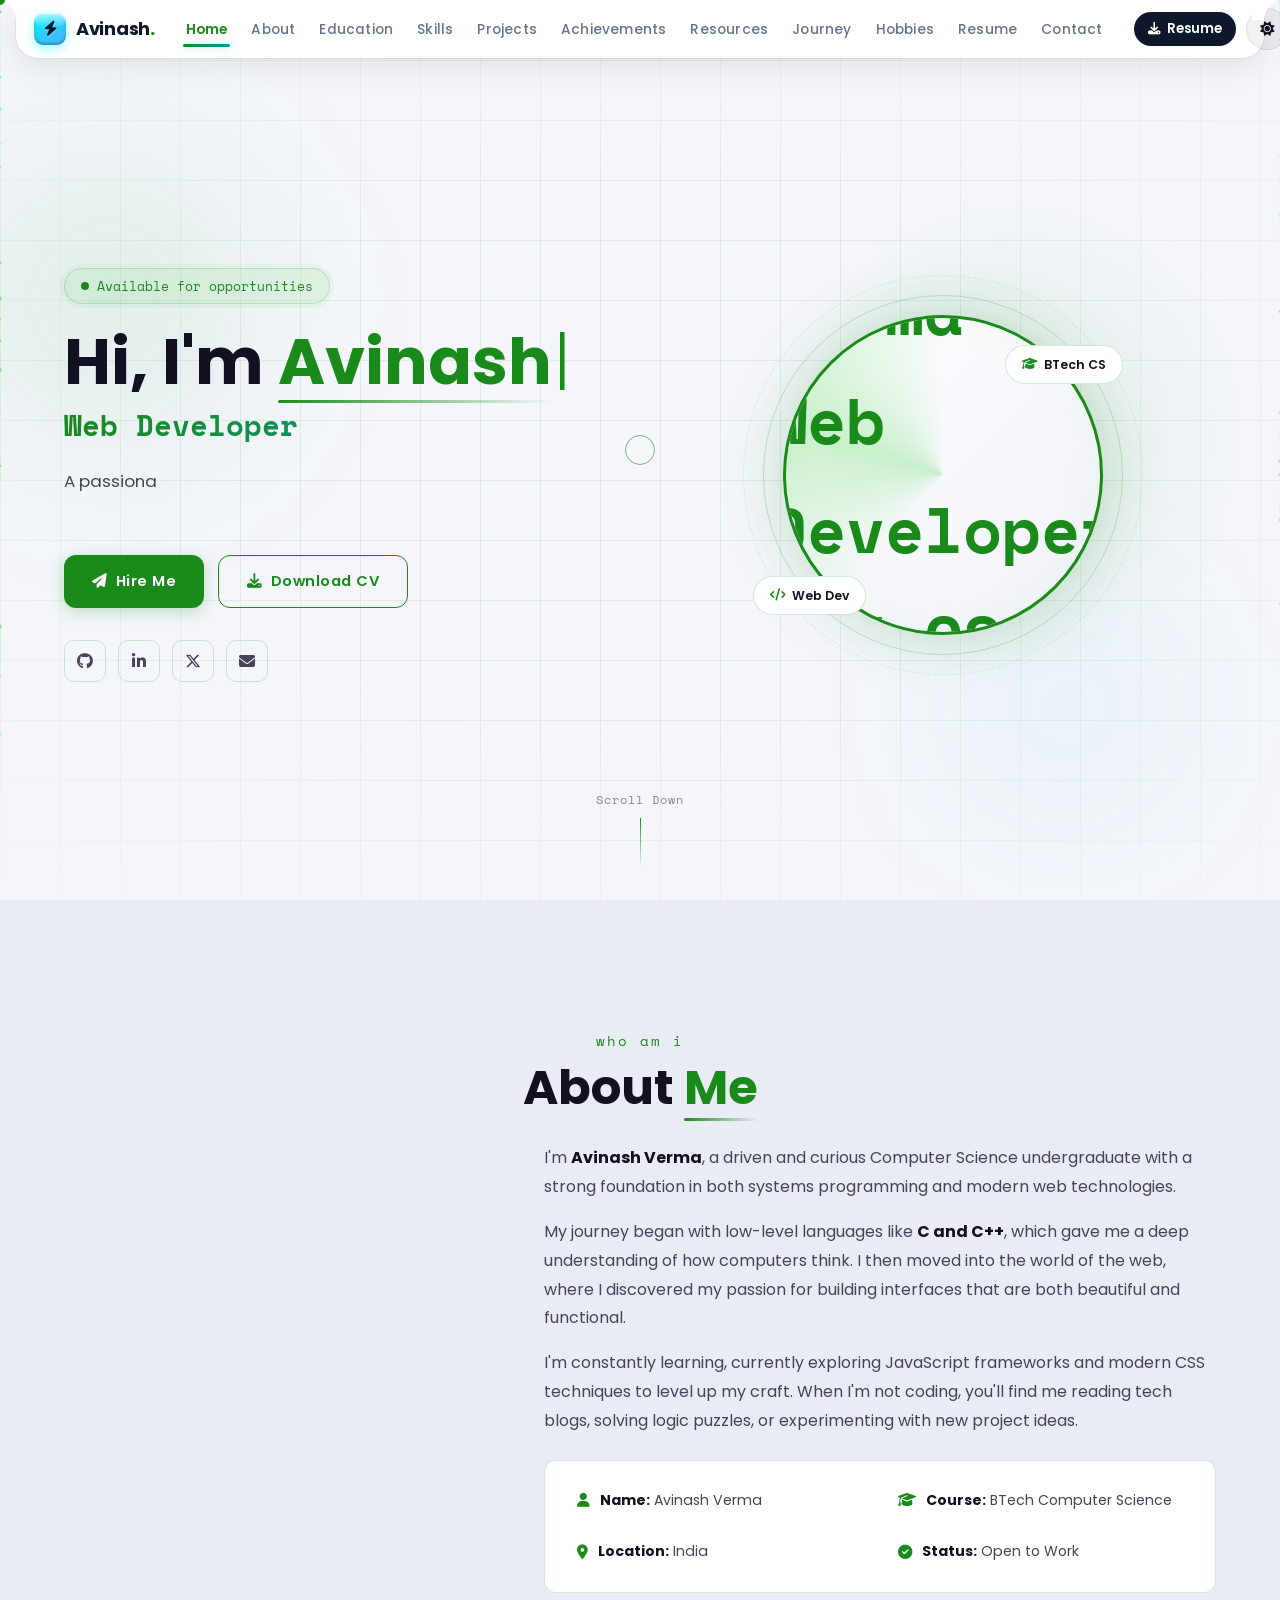
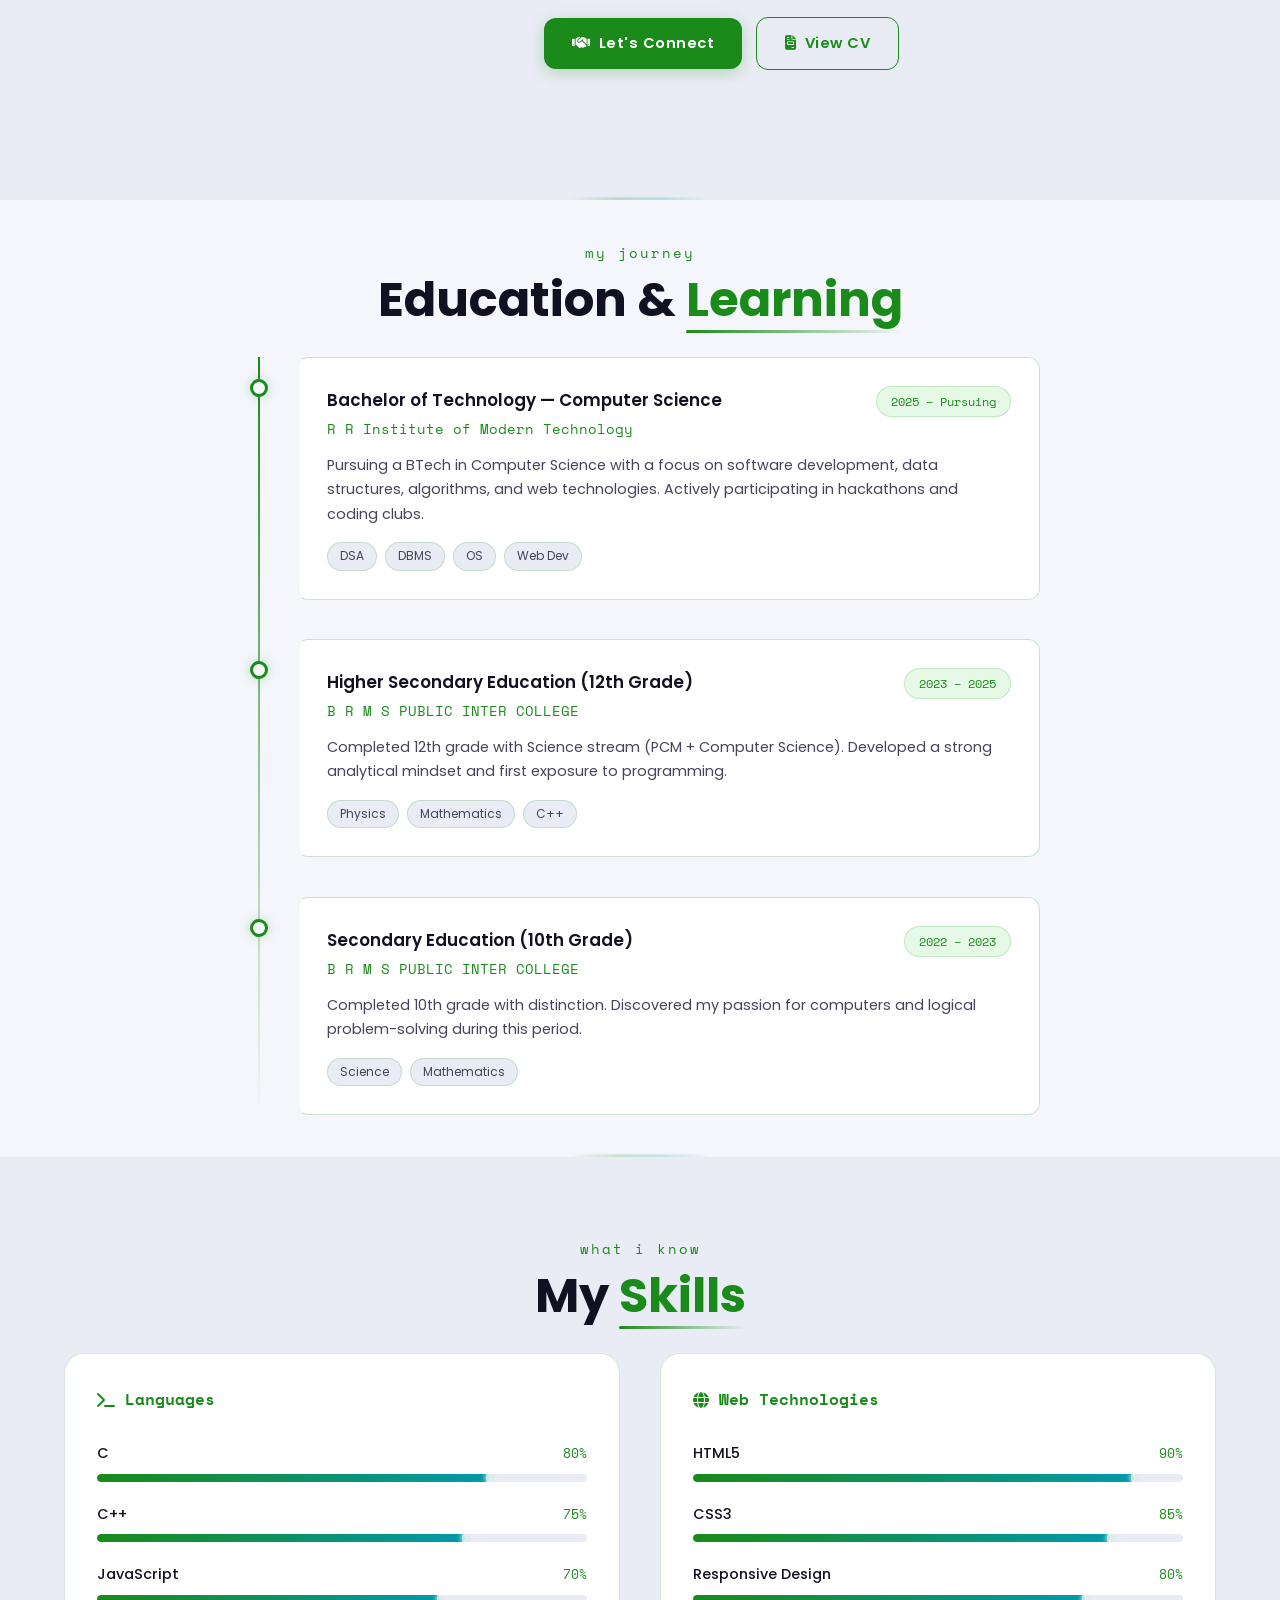
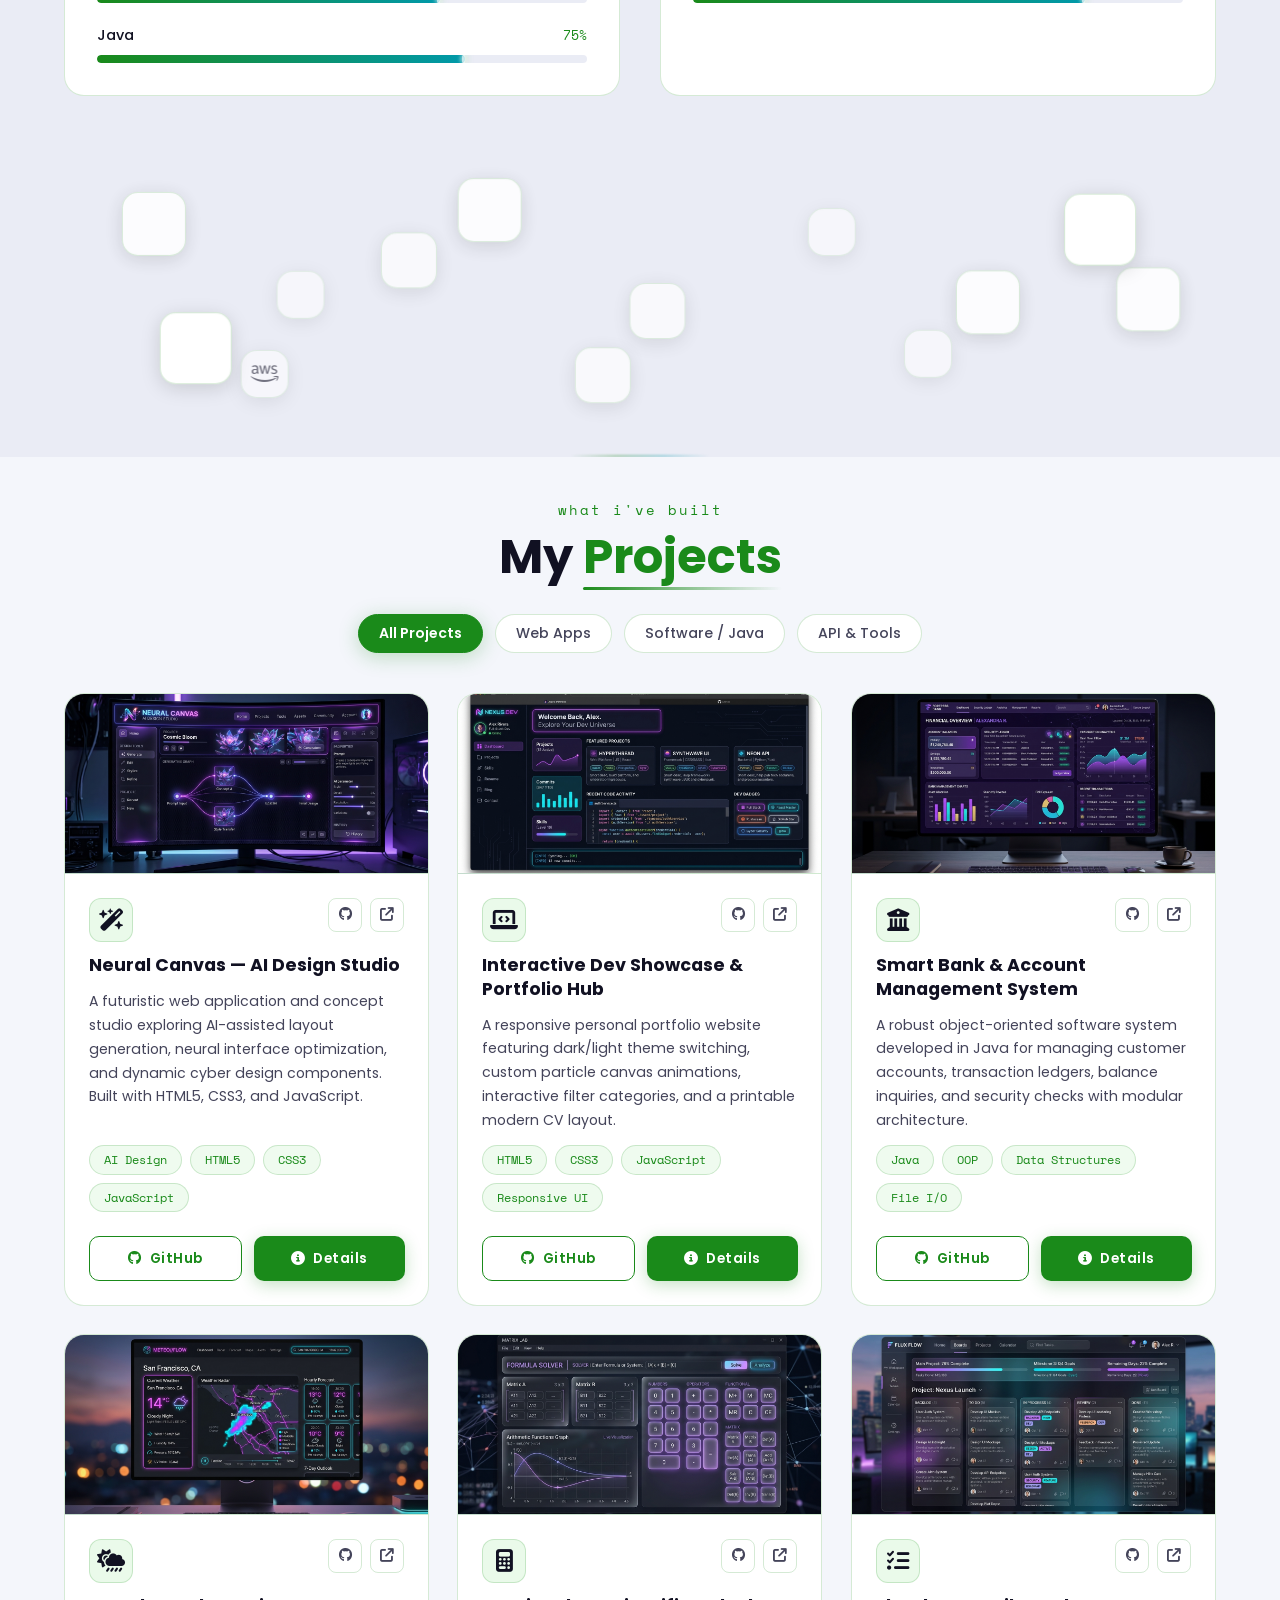
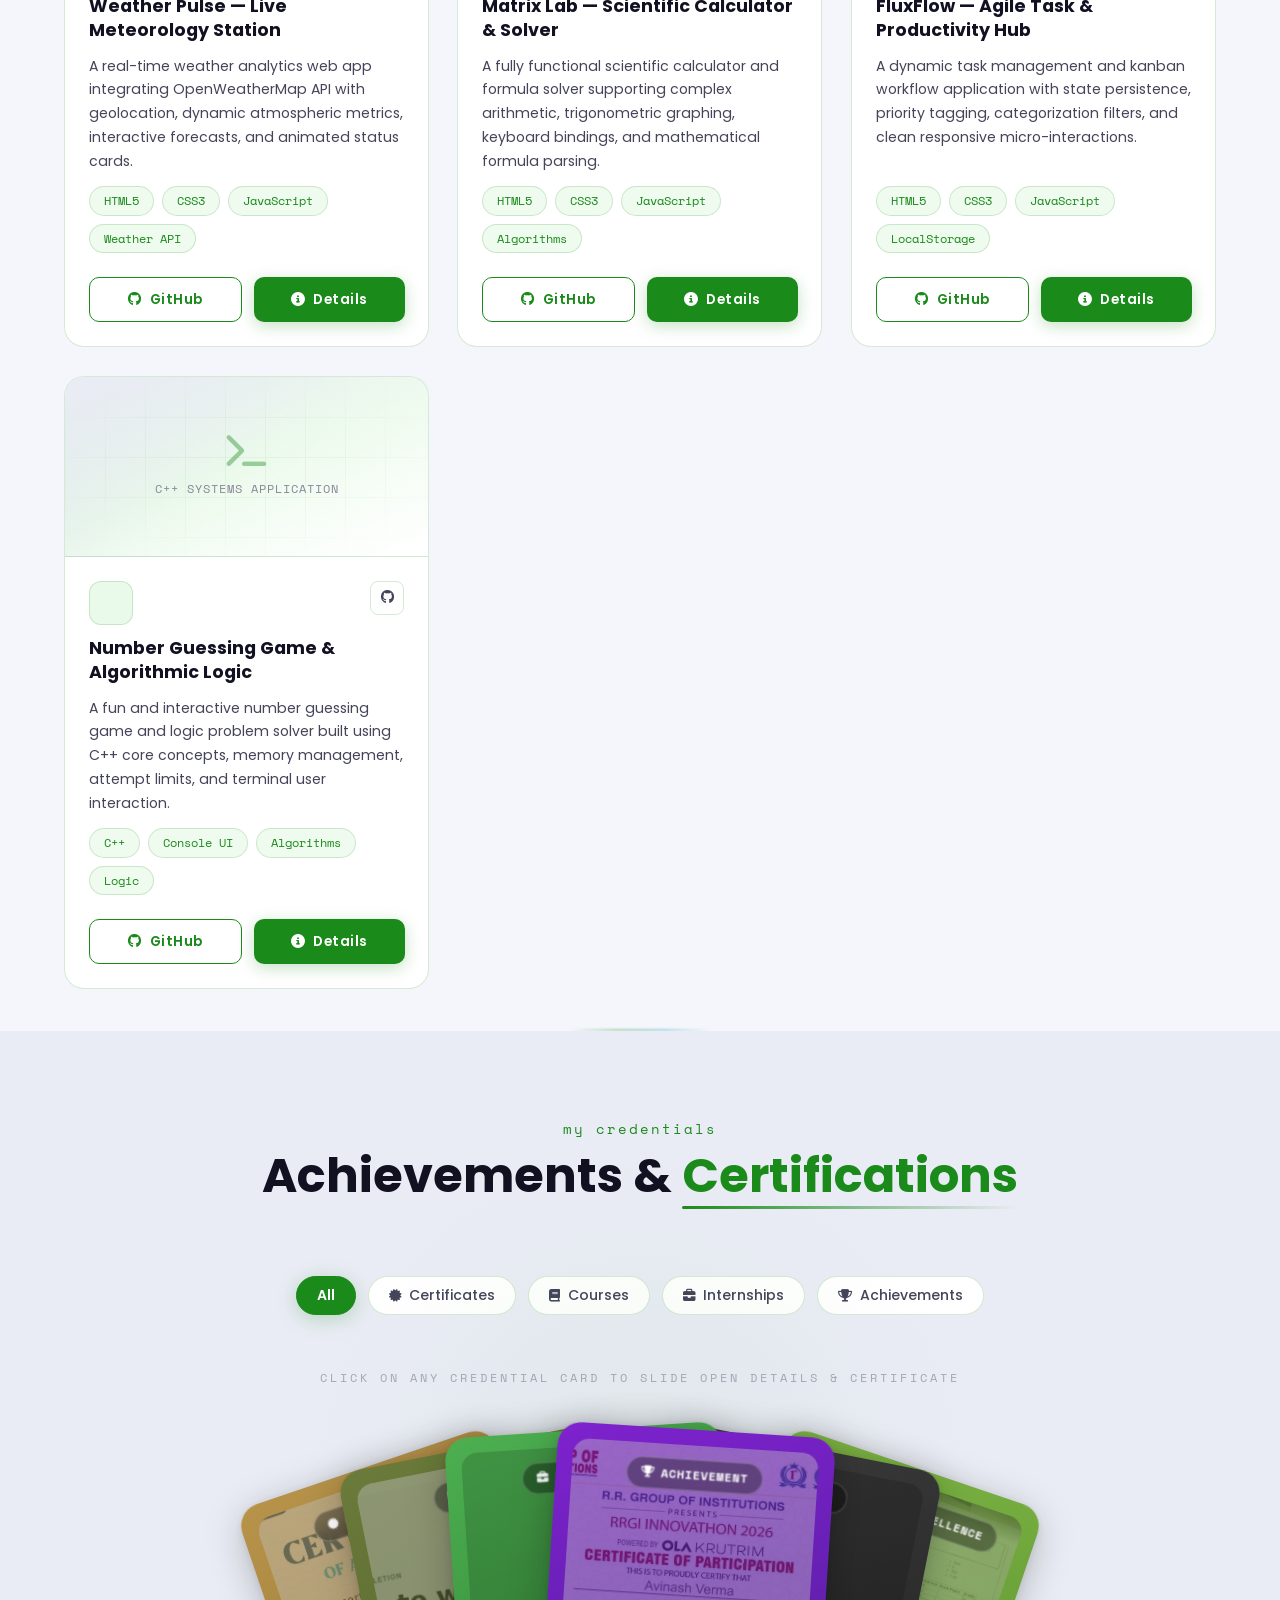
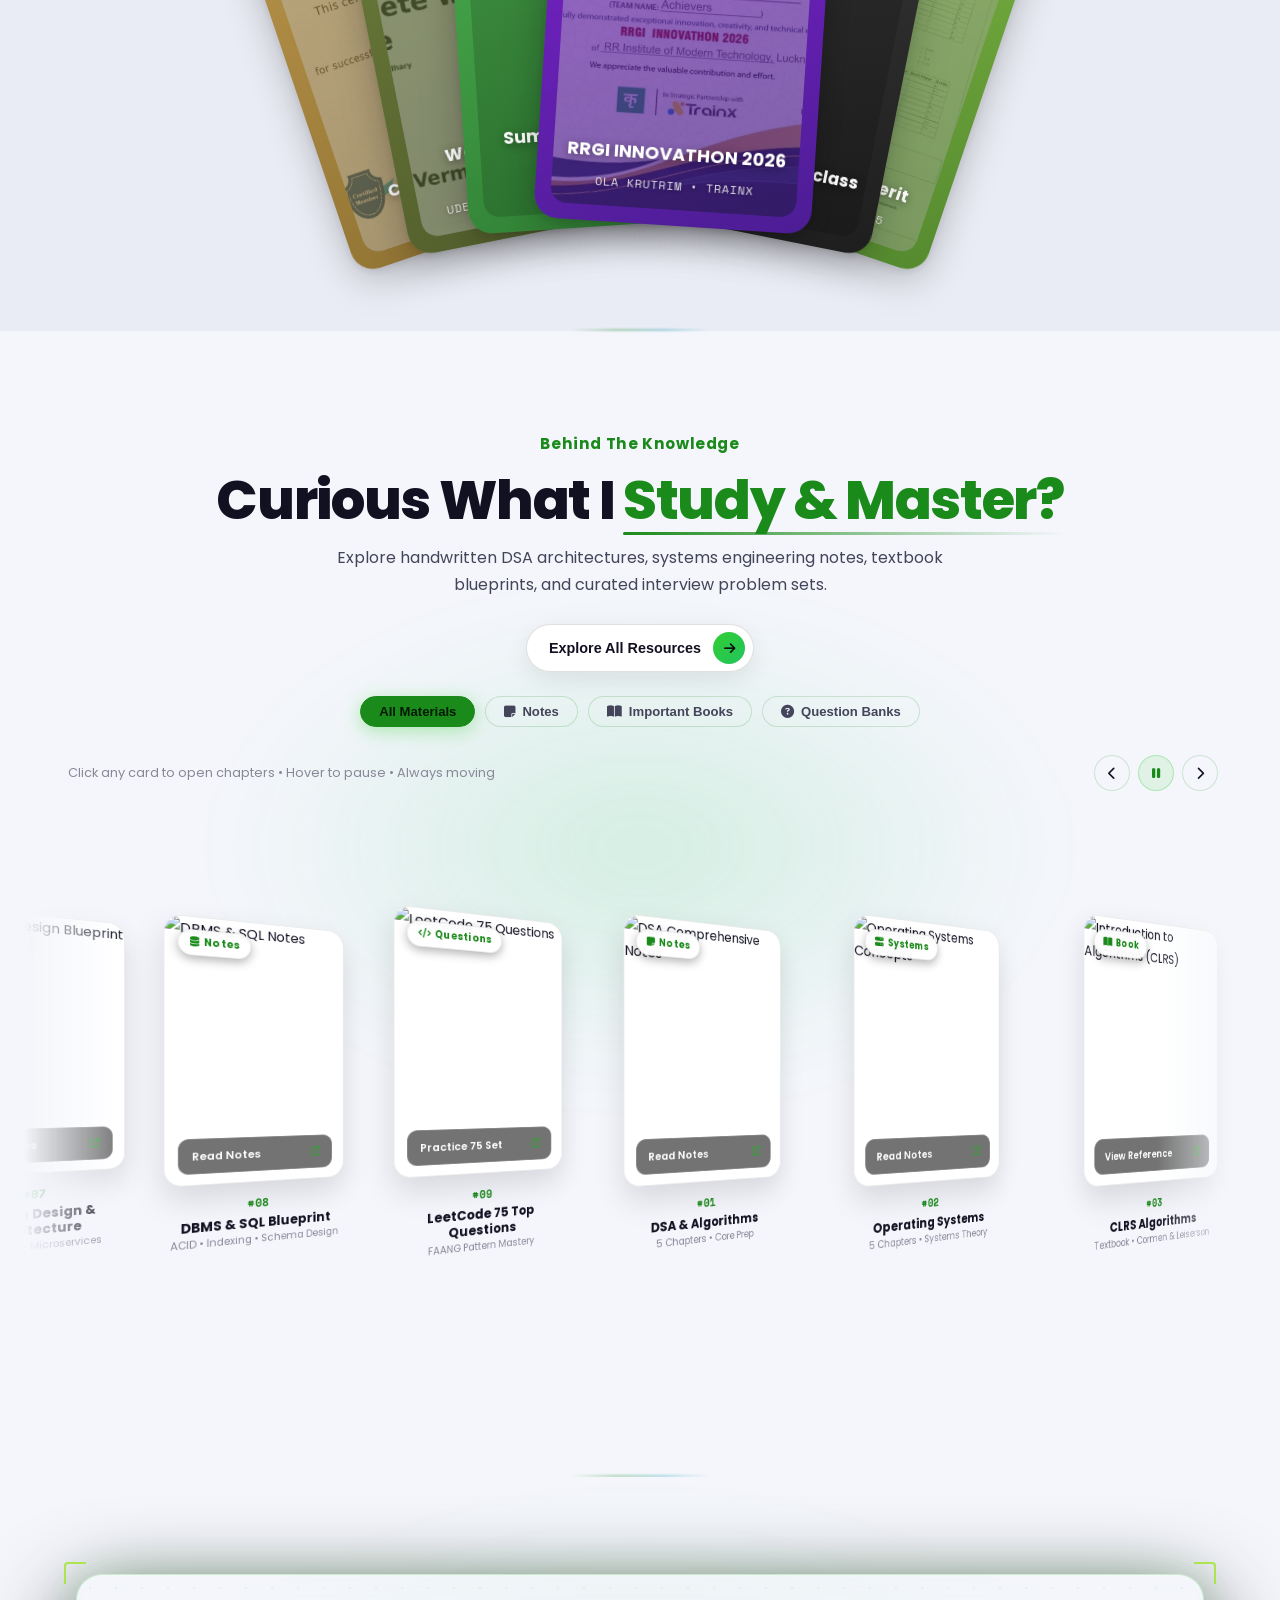
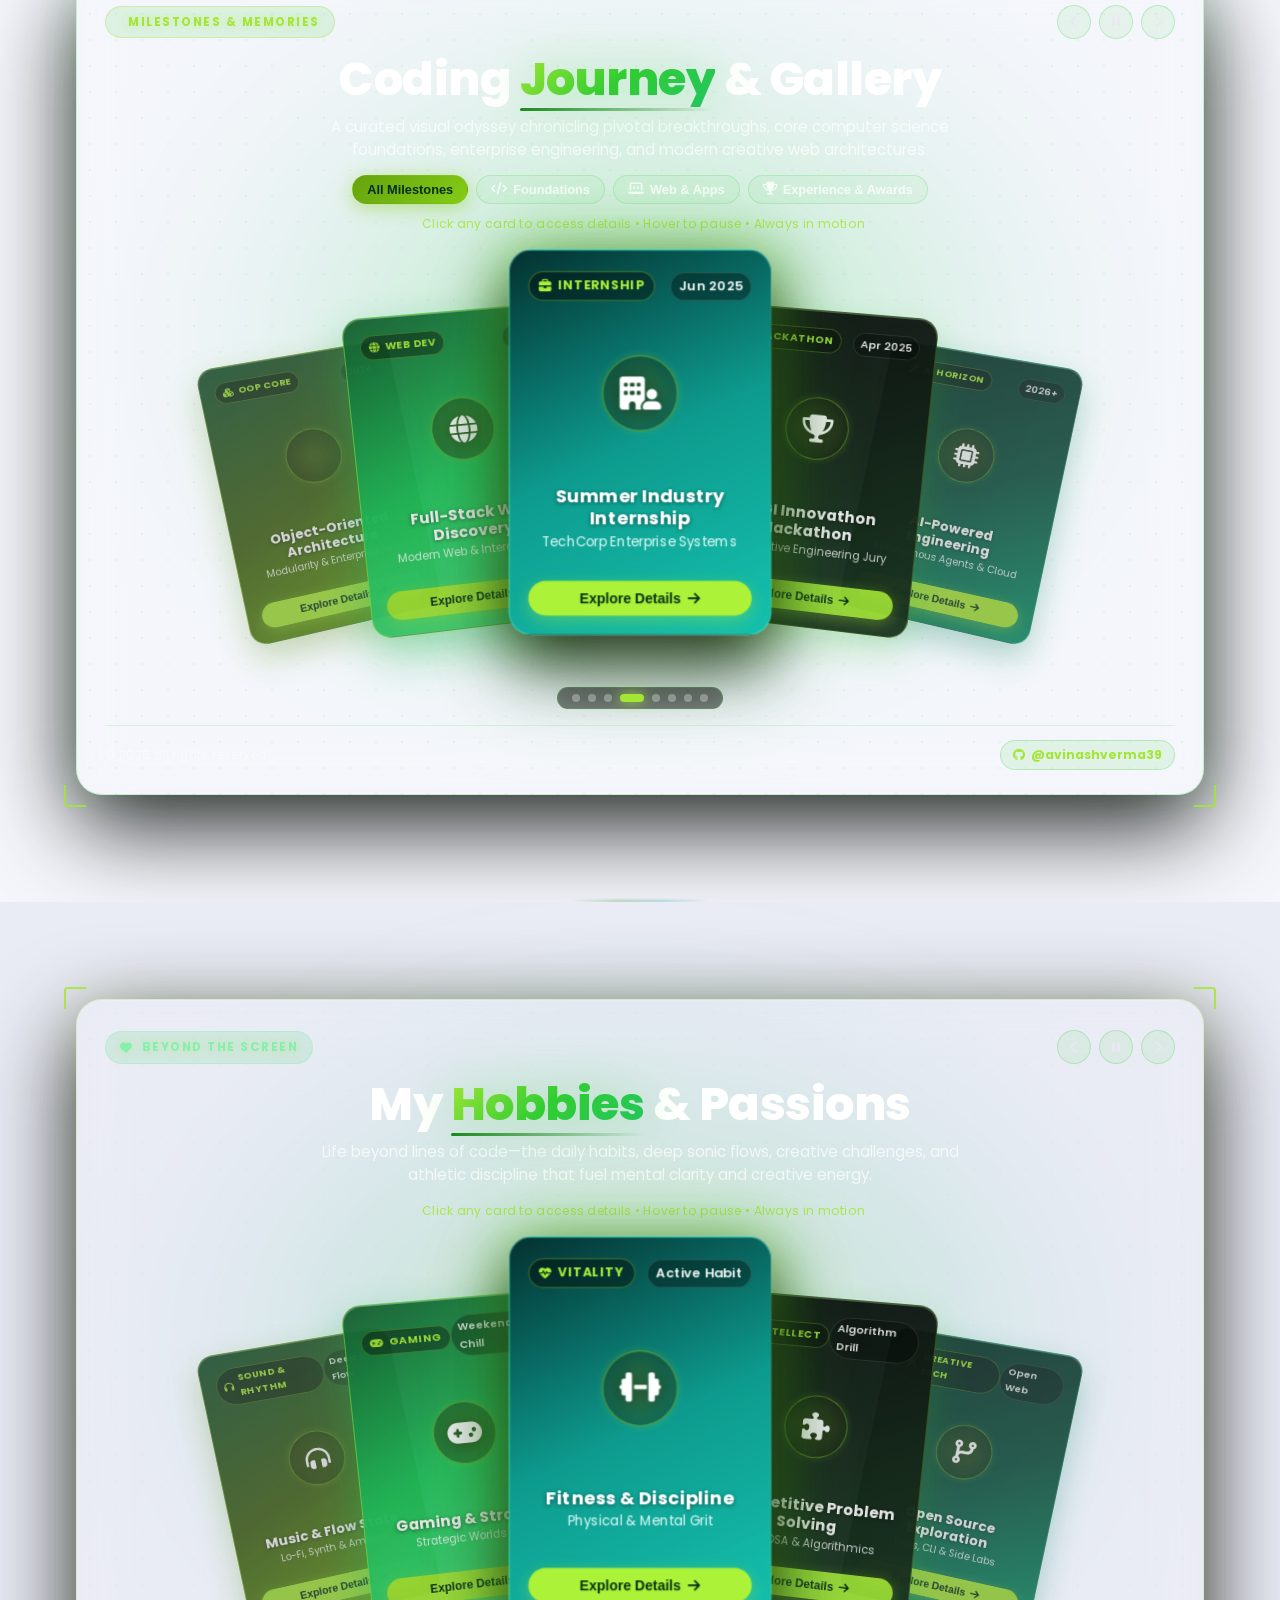
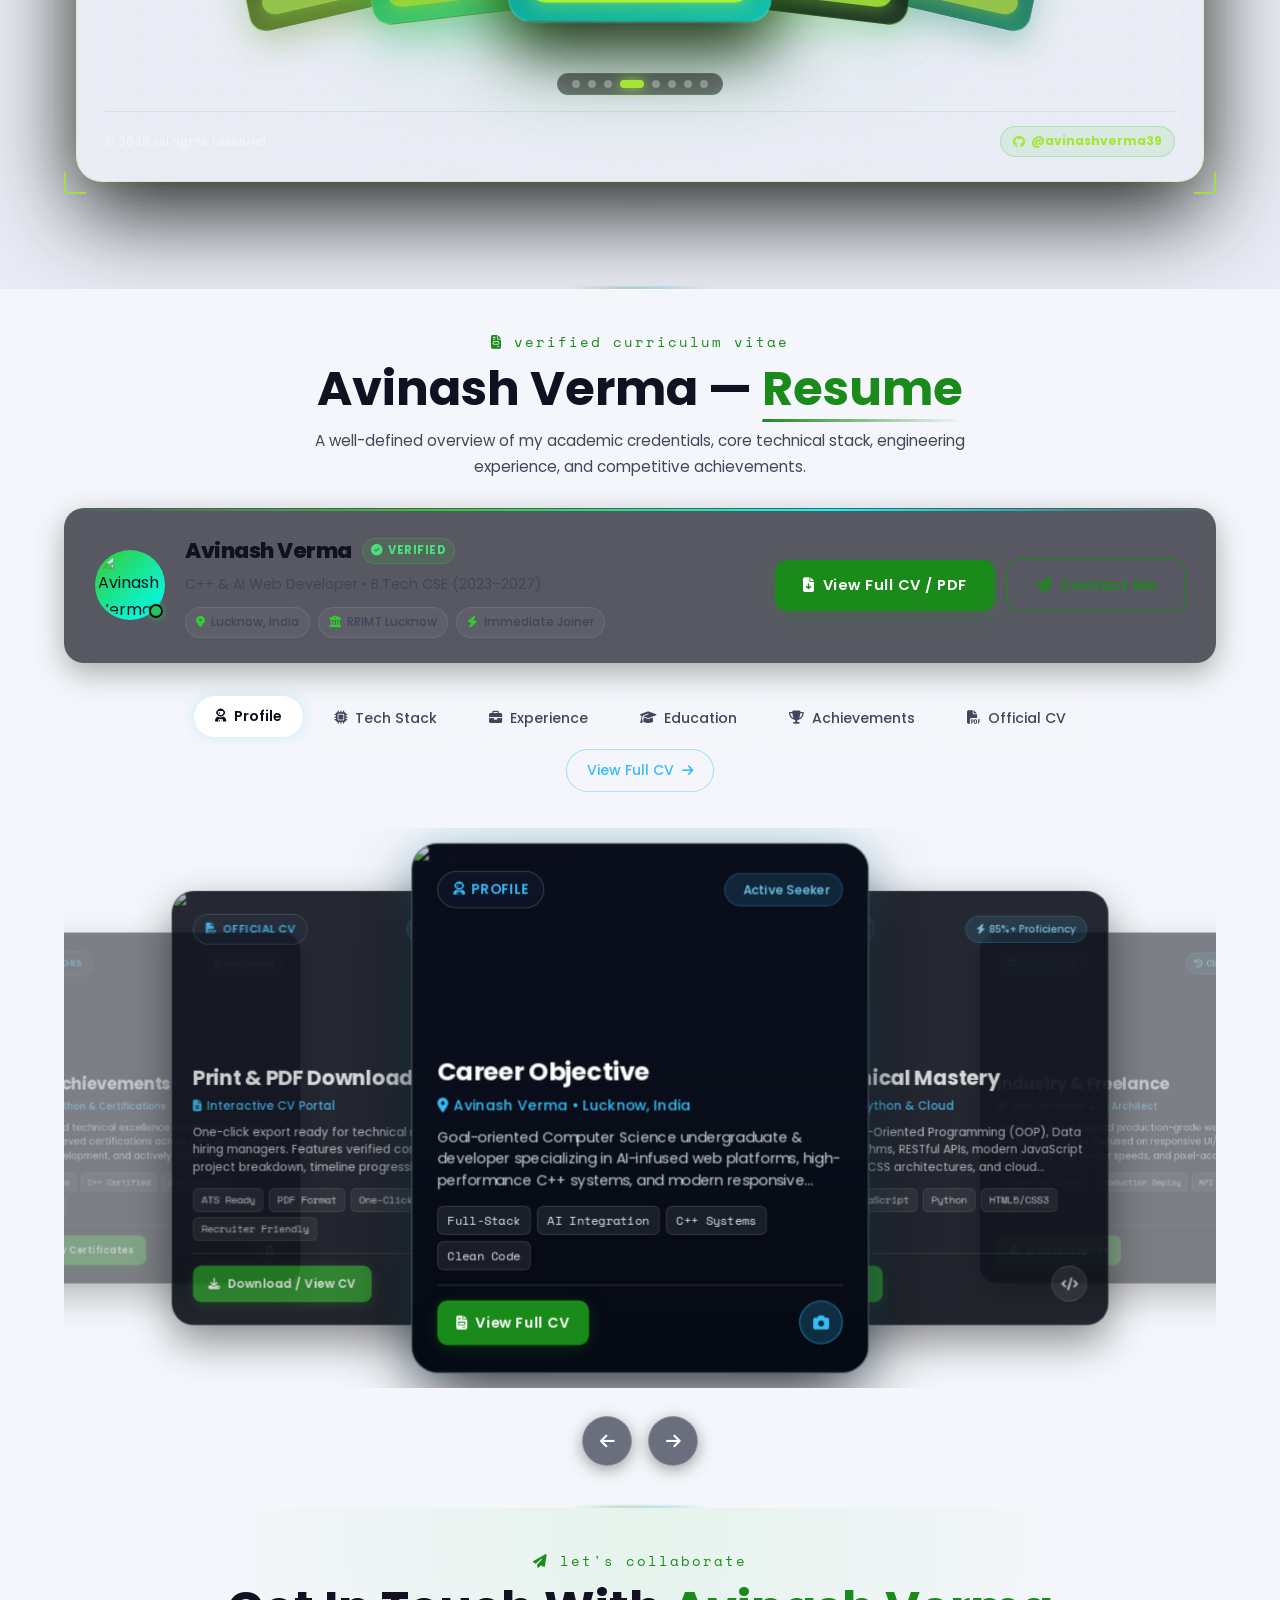
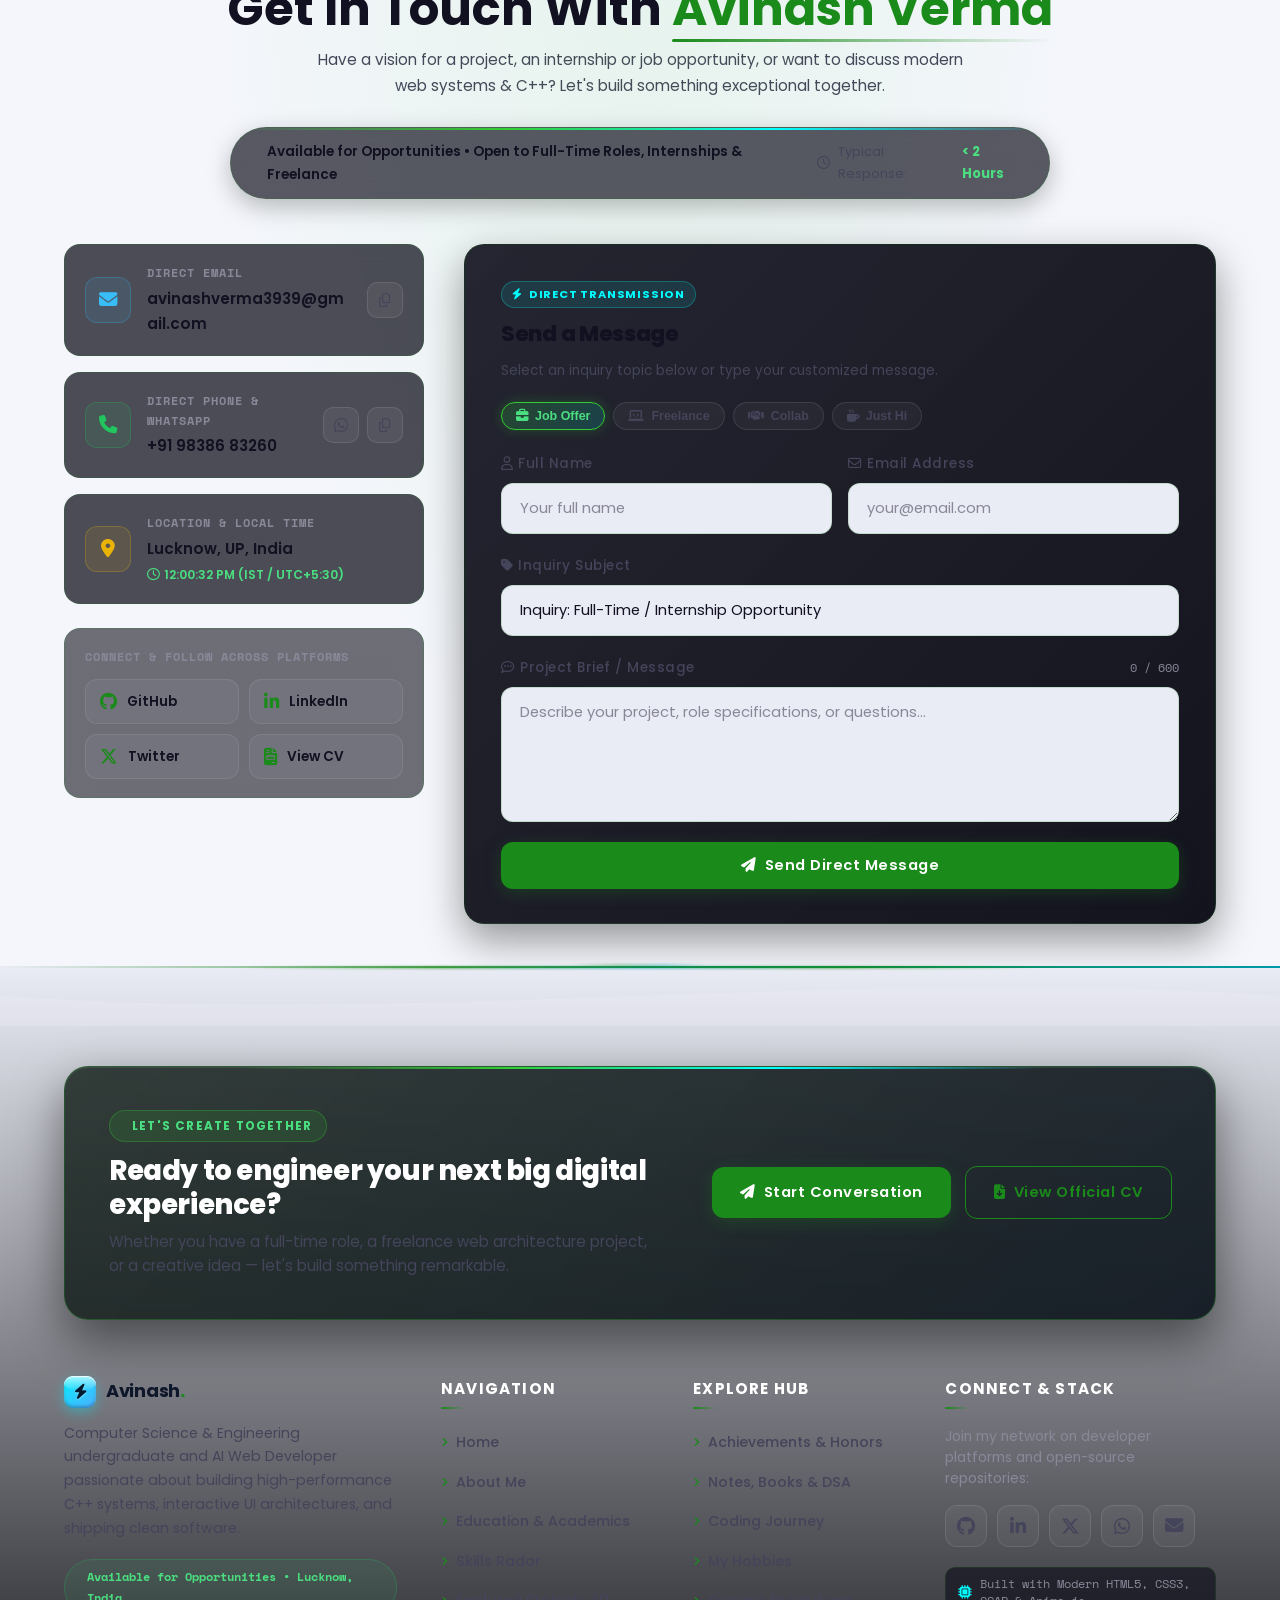
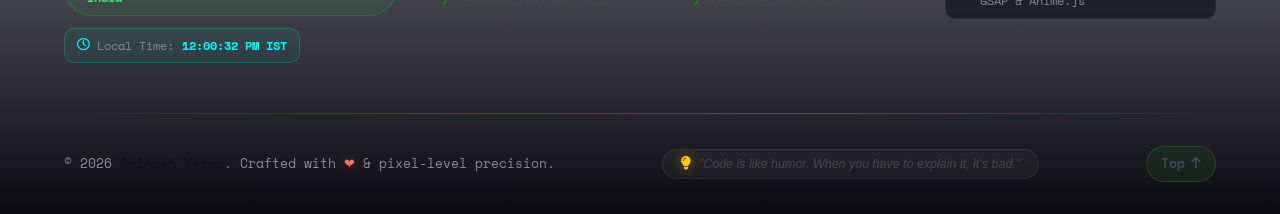
==== index.html @ 0fc0d431 "commit" ====
<!DOCTYPE html>
<html lang="en" data-theme="dark">

<head>
    <meta charset="UTF-8" />
    <meta name="viewport" content="width=device-width, initial-scale=1.0" />
    <title>Avinash Verma — AI Based Web Developer & CS Student</title>
    <meta name="description"
        content="Portfolio of Avinash Verma — a BTech Computer Science student and web developer skilled in HTML, CSS, JavaScript, C++, and Java. Open to opportunities." />
    <meta property="og:title" content="Avinash Verma — Web Developer" />
    <meta property="og:description"
        content="BTech CS student building clean, efficient, and user-friendly web experiences. Check out my projects and skills." />
    <meta property="og:type" content="website" />
    <meta property="og:image" content="IMG_20250921_0254421.jpg" />
    <link rel="icon" type="image/svg+xml"
        href="data:image/svg+xml,<svg xmlns='http://www.w3.org/2000/svg' viewBox='0 0 100 100'><text y='.9em' font-size='90'>⚡</text></svg>" />
    <link rel="stylesheet" href="index.css" />
    <!-- Google Fonts: Clash Display + Poppins -->

    <link rel="preconnect" href="https://fonts.googleapis.com" />
    <link rel="preconnect" href="https://fonts.gstatic.com" crossorigin />
    <link
        href="https://fonts.googleapis.com/css2?family=Poppins:wght@300;400;500;600;700&family=Space+Mono:wght@400;700&display=swap"
        rel="stylesheet" />

    <!-- Font Awesome Icons -->
    <link rel="stylesheet" href="https://cdnjs.cloudflare.com/ajax/libs/font-awesome/6.5.0/css/all.min.css" />

    <!-- Devicon Icons (Official Tech Logos) -->
    <link rel="stylesheet" type="text/css" href="https://cdn.jsdelivr.net/gh/devicons/devicon@latest/devicon.min.css" />

    <!-- Anime.js Engine & GSAP + ScrollTrigger -->
    <script src="https://cdnjs.cloudflare.com/ajax/libs/animejs/3.2.1/anime.min.js"></script>
    <script src="https://cdnjs.cloudflare.com/ajax/libs/gsap/3.12.5/gsap.min.js" defer></script>
    <script src="https://cdnjs.cloudflare.com/ajax/libs/gsap/3.12.5/ScrollTrigger.min.js" defer></script>
</head>



<body>

    <!--  SCROLL PROGRESS BAR  -->
    <div class="scroll-progress-bar" id="scrollProgress"></div>

    <!--  CURSOR  -->
    <div class="cursor" id="cursor"></div>
    <div class="cursor-follower" id="cursorFollower"><span class="cursor-text">VIEW</span></div>

    <!--  NAVIGATION (DYNAMIC NOTCH NAVBAR)  -->
    <header class="navbar-wrapper">
        <nav class="nav-notch" id="navbar">
            <!-- Brand: Glossy Icon + Logo -->
            <a href="#home" class="nav-brand-notch" aria-label="Avinash Verma - Home">
                <div class="nav-glossy-badge">
                    <span class="badge-gloss"></span>
                    <i class="fa-solid fa-bolt"></i>
                </div>
                <span class="nav-brand-text">Avinash<span class="nav-brand-dot">.</span></span>
            </a>

            <!-- Nav Links -->
            <ul class="nav-links" id="navLinks">
                <li><a href="#home" class="nav-link active">Home</a></li>
                <li><a href="#about" class="nav-link">About</a></li>
                <li><a href="#education" class="nav-link">Education</a></li>
                <li><a href="#skills" class="nav-link">Skills</a></li>
                <li><a href="#projects" class="nav-link">Projects</a></li>
                <li><a href="#achievements" class="nav-link">Achievements</a></li>
                <li><a href="#resources" class="nav-link">Resources</a></li>
                <li><a href="#journey" class="nav-link">Journey</a></li>
                <li><a href="#hobbies" class="nav-link">Hobbies</a></li>
                <li><a href="#resume" class="nav-link">Resume</a></li>
                <li><a href="#contact" class="nav-link">Contact</a></li>
            </ul>

            <div class="nav-actions">
                <a href="cv.html" target="_blank" rel="noopener noreferrer" class="nav-cta-btn">
                    <i class="fa-solid fa-download"></i>
                    <span>Resume</span>
                </a>

                <button class="theme-toggle" id="themeToggle" aria-label="Toggle theme">
                    <span class="theme-icon-wrap">
                        <i class="fa-solid fa-sun sun-icon"></i>
                        <i class="fa-solid fa-moon moon-icon"></i>
                    </span>
                </button>

                <button class="hamburger" id="hamburger" aria-label="Toggle menu" aria-expanded="false">
                    <span></span>
                    <span></span>
                    <span></span>
                </button>
            </div>
        </nav>
    </header>

    <!--   SECTION  -->
    <section class="hero" id="home">
        <div class="hero-grid"></div>
        <div class="hero-orb hero-orb-1"></div>
        <div class="hero-orb hero-orb-2"></div>
        <canvas class="hero-particles" id="particleCanvas"></canvas>

        <div class="hero-container">
            <div class="hero-content">
                <div class="hero-tag" data-entrance="tag">
                    <span class="dot"></span> Available for opportunities
                </div>
                <h1 class="hero-title" data-entrance="title">
                    <span id="typedGreeting">Hi, I'm <span class="highlight">Avinash</span></span><br />
                    <span class="hero-role" id="typedRole">Web Developer</span>
                </h1>
                <p class="hero-description" id="heroDesc" data-entrance="desc" style="min-height:3.5rem;">A passionate BTech Computer Science student crafting clean, efficient, and user-friendly web experiences. I turn ideas into interactive digital reality.</p>

                <!-- CTA Buttons -->
                <div class="hero-buttons" data-entrance="buttons">
                    <a href="#contact" class="btn btn-primary">
                        <i class="fa-solid fa-paper-plane"></i> Hire Me
                    </a>
                    <a href="cv.html" class="btn btn-outline" target="_blank" rel="noopener noreferrer">
                        <i class="fa-solid fa-download"></i> Download CV
                    </a>
                </div>

                <!-- Social Links -->
                <div class="social-links" data-entrance="social">
                    <a href="https://github.com/avinashverma39" target="_blank" rel="noopener noreferrer"
                        class="social-icon" aria-label="GitHub">
                        <i class="fa-brands fa-github"></i>
                    </a>
                    <a href="https://www.linkedin.com/in/avinash39/" target="_blank" rel="noopener noreferrer"
                        class="social-icon" aria-label="LinkedIn">
                        <i class="fa-brands fa-linkedin-in"></i>
                    </a>
                    <a href="https://x.com/avinashverma39" target="_blank" rel="noopener noreferrer" class="social-icon"
                        aria-label="Twitter">
                        <i class="fa-brands fa-x-twitter"></i>
                    </a>
                    <a href="mailto:avinashverma3939@gmail.com" class="social-icon" aria-label="Email">
                        <i class="fa-solid fa-envelope"></i>
                    </a>
                </div>
            </div>

            <!--  Profile Image -->
            <div class="hero-image-wrapper">
                <div class="hero-image-frame">
                    <div class="ring ring-1"></div>
                    <div class="ring ring-2"></div>
                    <div class="profile-avatar">
                        <span><img src="IMG_20250921_0254421.jpg" alt="Avinash Verma — Web Developer and CS Student"
                                loading="lazy"></span>
                    </div>
                    <div class="badge badge-1">
                        <i class="fa-solid fa-code"></i>
                        <span>Web Dev</span>
                    </div>
                    <div class="badge badge-2">
                        <i class="fa-solid fa-graduation-cap"></i>
                        <span>BTech CS</span>
                    </div>
                </div>
            </div>
        </div>

        <!-- Scroll  -->
        <div class="scroll-indicator">
            <span>Scroll Down</span>
            <div class="scroll-line"></div>
        </div>
    </section>

    <!--  ABOUT SECTION  -->
    <section class="section about-section" id="about">
        <div class="container">
            <div class="section-header">
                <span class="section-tag"> who am i</span>
                <h2 class="section-title">About <span class="highlight">Me</span></h2>
            </div>

            <div class="about-grid">
                <div class="about-stats">
                    <div class="stat-card reveal">
                        <i class="fa-solid fa-laptop-code"></i>
                        <h3>3+</h3>
                        <p>Projects Built</p>
                    </div>
                    <div class="stat-card reveal">
                        <i class="fa-solid fa-code-branch"></i>
                        <h3>5+</h3>
                        <p>Technologies</p>
                    </div>
                    <div class="stat-card reveal">
                        <i class="fa-solid fa-certificate"></i>
                        <h3>2+</h3>
                        <p>Certifications</p>
                    </div>
                    <div class="stat-card reveal">
                        <i class="fa-solid fa-mug-hot"></i>
                        <h3>∞</h3>
                        <p>Cups of Tea</p>
                    </div>
                </div>

                <!--  Text -->
                <div class="about-text">
                    <p>
                        I'm <strong>Avinash Verma</strong>, a driven and
                        curious Computer Science undergraduate
                        with a strong foundation in both systems programming
                        and modern web technologies.
                    </p>
                    <p>
                        My journey began with low-level languages like
                        <strong>C and C++</strong>, which gave me
                        a deep understanding of how computers think. I then
                        moved into the world of the web,
                        where I discovered my passion for building
                        interfaces that are both beautiful and functional.
                    </p>
                    <p>
                        I'm constantly learning, currently exploring
                        JavaScript frameworks and modern CSS techniques
                        to level up my craft. When I'm not coding, you'll
                        find me reading tech blogs, solving
                        logic puzzles, or experimenting with new project
                        ideas.
                    </p>

                    <div class="about-details">
                        <div class="detail-item">
                            <i class="fa-solid fa-user"></i>
                            <span><strong>Name:</strong> Avinash
                                Verma</span>
                        </div>
                        <div class="detail-item">
                            <i class="fa-solid fa-graduation-cap"></i>
                            <span><strong>Course:</strong> BTech Computer
                                Science</span>
                        </div>
                        <div class="detail-item">
                            <i class="fa-solid fa-location-dot"></i>
                            <span><strong>Location:</strong> India</span>
                        </div>
                        <div class="detail-item">
                            <i class="fa-solid fa-circle-check"></i>
                            <span><strong>Status:</strong> Open to
                                Work</span>
                        </div>
                    </div>

                    <div class="about-buttons">
                        <a href="#contact" class="btn btn-primary">
                            <i class="fa-solid fa-handshake"></i> Let's
                            Connect
                        </a>
                        <a href="cv.html" class="btn btn-outline" target="_blank" rel="noopener noreferrer">
                            <i class="fa-solid fa-file-invoice"></i> View CV
                        </a>
                    </div>
                </div>
            </div>
        </div>
    </section>

    <!--  EDUCATION SECTION  -->
    <section class="section education-section" id="education">
        <div class="container">
            <div class="section-header">
                <span class="section-tag"> my journey</span>
                <h2 class="section-title">Education &amp; <span class="highlight">Learning</span></h2>
            </div>

            <div class="timeline">
                <div class="timeline-item">
                    <div class="timeline-dot"></div>
                    <div class="timeline-card">
                        <div class="timeline-header">
                            <div>
                                <h3>Bachelor of Technology — Computer
                                    Science</h3>
                                <span class="timeline-org">R R Institute of
                                    Modern Technology</span>
                            </div>
                            <span class="timeline-year">2025 –
                                Pursuing</span>
                        </div>
                        <p>
                            Pursuing a BTech in Computer Science with a
                            focus on software development,
                            data structures, algorithms, and web
                            technologies. Actively participating
                            in hackathons and coding clubs.
                        </p>
                        <div class="timeline-tags">
                            <span>DSA</span><span>DBMS</span><span>OS</span><span>Web
                                Dev</span>
                        </div>
                    </div>
                </div>

                <div class="timeline-item">
                    <div class="timeline-dot"></div>
                    <div class="timeline-card">
                        <div class="timeline-header">
                            <div>
                                <h3>Higher Secondary Education (12th
                                    Grade)</h3>
                                <span class="timeline-org">B R M S PUBLIC
                                    INTER COLLEGE</span>
                            </div>
                            <span class="timeline-year">2023 – 2025</span>
                        </div>
                        <p>
                            Completed 12th grade with Science stream (PCM +
                            Computer Science).
                            Developed a strong analytical mindset and first
                            exposure to programming.
                        </p>
                        <div class="timeline-tags">
                            <span>Physics</span><span>Mathematics</span><span>C++</span>
                        </div>
                    </div>
                </div>

                <div class="timeline-item">
                    <div class="timeline-dot"></div>
                    <div class="timeline-card">
                        <div class="timeline-header">
                            <div>
                                <h3>Secondary Education (10th Grade)</h3>
                                <span class="timeline-org">B R M S PUBLIC
                                    INTER COLLEGE</span>
                            </div>
                            <span class="timeline-year">2022 – 2023</span>
                        </div>
                        <p>
                            Completed 10th grade with distinction.
                            Discovered my passion for
                            computers and logical problem-solving during
                            this period.
                        </p>
                        <div class="timeline-tags">
                            <span>Science</span><span>Mathematics</span>
                        </div>
                    </div>
                </div>
            </div>
        </div>
    </section>

    <!--  SKILLS SECTION  -->
    <section class="section skills-section" id="skills">
        <div class="container">
            <div class="section-header">
                <span class="section-tag"> what i know</span>
                <h2 class="section-title">My <span class="highlight">Skills</span></h2>
            </div>

            <div class="skills-grid">
                <!-- Programming Languages -->
                <div class="skills-group">
                    <h3 class="skills-group-title">
                        <i class="fa-solid fa-terminal"></i> Languages
                    </h3>
                    <div class="skill-bar-list">
                        <div class="skill-bar-item">
                            <div class="skill-bar-info">
                                <span>C</span><span class="skill-percent">80%</span>
                            </div>
                            <div class="skill-bar-track">
                                <div class="skill-bar-fill" data-width="80"></div>
                            </div>
                        </div>
                        <div class="skill-bar-item">
                            <div class="skill-bar-info">
                                <span>C++</span><span class="skill-percent">75%</span>
                            </div>
                            <div class="skill-bar-track">
                                <div class="skill-bar-fill" data-width="75"></div>
                            </div>
                        </div>
                        <div class="skill-bar-item">
                            <div class="skill-bar-info">
                                <span>JavaScript</span><span class="skill-percent">70%</span>
                            </div>
                            <div class="skill-bar-track">
                                <div class="skill-bar-fill" data-width="70"></div>
                            </div>
                        </div>
                        <div class="skill-bar-item">
                            <div class="skill-bar-info">
                                <span>Java</span><span class="skill-percent">75%</span>
                            </div>
                            <div class="skill-bar-track">
                                <div class="skill-bar-fill" data-width="75"></div>
                            </div>
                        </div>
                    </div>
                </div>

                <!-- Web Technologies -->
                <div class="skills-group">
                    <h3 class="skills-group-title">
                        <i class="fa-solid fa-globe"></i> Web Technologies
                    </h3>
                    <div class="skill-bar-list">
                        <div class="skill-bar-item">
                            <div class="skill-bar-info">
                                <span>HTML5</span><span class="skill-percent">90%</span>
                            </div>
                            <div class="skill-bar-track">
                                <div class="skill-bar-fill" data-width="90"></div>
                            </div>
                        </div>
                        <div class="skill-bar-item">
                            <div class="skill-bar-info">
                                <span>CSS3</span><span class="skill-percent">85%</span>
                            </div>
                            <div class="skill-bar-track">
                                <div class="skill-bar-fill" data-width="85"></div>
                            </div>
                        </div>
                        <div class="skill-bar-item">
                            <div class="skill-bar-info">
                                <span>Responsive Design</span><span class="skill-percent">80%</span>
                            </div>
                            <div class="skill-bar-track">
                                <div class="skill-bar-fill" data-width="80"></div>
                            </div>
                        </div>
                    </div>
                </div>
            </div>

            <!-- Floating Skill Icon Cloud — Cursor Following -->
            <div class="skills-icon-cloud" id="skillsIconCloud">
                <div class="floating-skill-icon" data-depth="1.2" data-float-delay="0" title="C">
                    <i class="devicon-c-plain colored"></i>
                </div>
                <div class="floating-skill-icon" data-depth="0.6" data-float-delay="200" title="C++">
                    <i class="devicon-cplusplus-plain colored"></i>
                </div>
                <div class="floating-skill-icon" data-depth="1.0" data-float-delay="400" title="Java">
                    <i class="devicon-java-plain colored"></i>
                </div>
                <div class="floating-skill-icon" data-depth="0.8" data-float-delay="100" title="JavaScript">
                    <i class="devicon-javascript-plain colored"></i>
                </div>
                <div class="floating-skill-icon" data-depth="1.4" data-float-delay="300" title="HTML5">
                    <i class="devicon-html5-plain colored"></i>
                </div>
                <div class="floating-skill-icon" data-depth="0.5" data-float-delay="500" title="CSS3">
                    <i class="devicon-css3-plain colored"></i>
                </div>
                <div class="floating-skill-icon" data-depth="0.9" data-float-delay="150" title="Git">
                    <i class="devicon-git-plain colored"></i>
                </div>
                <div class="floating-skill-icon" data-depth="1.1" data-float-delay="350" title="GitHub">
                    <i class="devicon-github-original"></i>
                </div>
                <div class="floating-skill-icon" data-depth="0.7" data-float-delay="250" title="VS Code">
                    <i class="devicon-vscode-plain colored"></i>
                </div>
                <div class="floating-skill-icon" data-depth="1.3" data-float-delay="450" title="Python">
                    <i class="devicon-python-plain colored"></i>
                </div>
                <div class="floating-skill-icon" data-depth="0.4" data-float-delay="550" title="Node.js">
                    <i class="devicon-nodejs-plain colored"></i>
                </div>
                <div class="floating-skill-icon" data-depth="1.0" data-float-delay="600" title="npm">
                    <i class="devicon-npm-original-wordmark colored"></i>
                </div>
                <div class="floating-skill-icon" data-depth="0.6" data-float-delay="120" title="AWS">
                    <i class="fa-brands fa-aws"></i>
                </div>
            </div>
        </div>
    </section>
    <!--  PROJECTS SECTION  -->
    <section class="section projects-section" id="projects">
        <div class="container">
            <div class="section-header">
                <span class="section-tag"> what i've built</span>
                <h2 class="section-title">My <span class="highlight">Projects</span></h2>
            </div>

            <div class="project-filters" id="projectFilters">
                <button type="button" class="filter-btn active" data-filter="all">All Projects</button>
                <button type="button" class="filter-btn" data-filter="web">Web Apps</button>
                <button type="button" class="filter-btn" data-filter="software">Software / Java</button>
                <button type="button" class="filter-btn" data-filter="api">API &amp; Tools</button>
            </div>

            <div class="projects-grid" id="projectsGrid">
                <!-- Project Card 1: Neural Canvas -->
                <div class="project-card" data-category="web" data-project-id="project-ai-studio">
                    <div class="project-card-preview">
                        <img src="assets/projects/project_ai_studio.jpg" alt="Neural Canvas — AI Design Studio Preview" loading="lazy" />
                        <div class="project-card-overlay"></div>
                    </div>
                    <div class="project-card-body">
                        <div class="project-card-top">
                            <div class="project-icon-wrap">
                                <i class="fa-solid fa-wand-magic-sparkles"></i>
                            </div>
                            <div class="project-links">
                                <a href="https://github.com/avinashverma39" target="_blank" rel="noopener noreferrer" aria-label="View Code" title="GitHub Repository">
                                    <i class="fa-brands fa-github"></i>
                                </a>
                                <a href="https://github.com/avinashverma39" target="_blank" rel="noopener noreferrer" aria-label="Live Demo" title="Live Preview">
                                    <i class="fa-solid fa-arrow-up-right-from-square"></i>
                                </a>
                            </div>
                        </div>
                        <h3>Neural Canvas — AI Design Studio</h3>
                        <p>
                            A futuristic web application and concept studio exploring AI-assisted layout generation, neural interface optimization, and dynamic cyber design components. Built with HTML5, CSS3, and JavaScript.
                        </p>
                        <div class="project-tags">
                            <span>AI Design</span><span>HTML5</span><span>CSS3</span><span>JavaScript</span>
                        </div>
                    </div>
                    <div class="project-card-actions">
                        <a href="https://github.com/avinashverma39" target="_blank" rel="noopener noreferrer" class="btn btn-outline btn-sm">
                            <i class="fa-brands fa-github"></i> GitHub
                        </a>
                        <button type="button" class="btn btn-primary btn-sm project-open-detail-btn" data-project-id="project-ai-studio">
                            <i class="fa-solid fa-circle-info"></i> Details
                        </button>
                    </div>
                </div>

                <!-- Project Card 2: Dev Showcase & Portfolio -->
                <div class="project-card" data-category="web" data-project-id="project-portfolio">
                    <div class="project-card-preview">
                        <img src="assets/projects/project_portfolio.jpg" alt="Interactive Dev Showcase & Portfolio Hub Preview" loading="lazy" />
                        <div class="project-card-overlay"></div>
                    </div>
                    <div class="project-card-body">
                        <div class="project-card-top">
                            <div class="project-icon-wrap">
                                <i class="fa-solid fa-laptop-code"></i>
                            </div>
                            <div class="project-links">
                                <a href="https://github.com/avinashverma39/portfolio" target="_blank" rel="noopener noreferrer" aria-label="View Code" title="GitHub Repository">
                                    <i class="fa-brands fa-github"></i>
                                </a>
                                <a href="https://avinashverma39.github.io/portfolio/" target="_blank" rel="noopener noreferrer" aria-label="Live Demo" title="Live Preview">
                                    <i class="fa-solid fa-arrow-up-right-from-square"></i>
                                </a>
                            </div>
                        </div>
                        <h3>Interactive Dev Showcase &amp; Portfolio Hub</h3>
                        <p>
                            A responsive personal portfolio website featuring dark/light theme switching, custom particle canvas animations, interactive filter categories, and a printable modern CV layout.
                        </p>
                        <div class="project-tags">
                            <span>HTML5</span><span>CSS3</span><span>JavaScript</span><span>Responsive UI</span>
                        </div>
                    </div>
                    <div class="project-card-actions">
                        <a href="https://github.com/avinashverma39/portfolio" target="_blank" rel="noopener noreferrer" class="btn btn-outline btn-sm">
                            <i class="fa-brands fa-github"></i> GitHub
                        </a>
                        <button type="button" class="btn btn-primary btn-sm project-open-detail-btn" data-project-id="project-portfolio">
                            <i class="fa-solid fa-circle-info"></i> Details
                        </button>
                    </div>
                </div>

                <!-- Project Card 3: Smart Bank & Account Management System -->
                <div class="project-card" data-category="software" data-project-id="project-bank">
                    <div class="project-card-preview">
                        <img src="assets/projects/project_bank.jpg" alt="Smart Bank & Account Management System Preview" loading="lazy" />
                        <div class="project-card-overlay"></div>
                    </div>
                    <div class="project-card-body">
                        <div class="project-card-top">
                            <div class="project-icon-wrap">
                                <i class="fa-solid fa-building-columns"></i>
                            </div>
                            <div class="project-links">
                                <a href="https://github.com/avinashverma39/JAVA_PROJECT" target="_blank" rel="noopener noreferrer" aria-label="View Code" title="GitHub Repository">
                                    <i class="fa-brands fa-github"></i>
                                </a>
                                <a href="https://github.com/avinashverma39/JAVA_PROJECT" target="_blank" rel="noopener noreferrer" aria-label="Live Demo" title="Live Preview">
                                    <i class="fa-solid fa-arrow-up-right-from-square"></i>
                                </a>
                            </div>
                        </div>
                        <h3>Smart Bank &amp; Account Management System</h3>
                        <p>
                            A robust object-oriented software system developed in Java for managing customer accounts, transaction ledgers, balance inquiries, and security checks with modular architecture.
                        </p>
                        <div class="project-tags">
                            <span>Java</span><span>OOP</span><span>Data Structures</span><span>File I/O</span>
                        </div>
                    </div>
                    <div class="project-card-actions">
                        <a href="https://github.com/avinashverma39/JAVA_PROJECT" target="_blank" rel="noopener noreferrer" class="btn btn-outline btn-sm">
                            <i class="fa-brands fa-github"></i> GitHub
                        </a>
                        <button type="button" class="btn btn-primary btn-sm project-open-detail-btn" data-project-id="project-bank">
                            <i class="fa-solid fa-circle-info"></i> Details
                        </button>
                    </div>
                </div>

                <!-- Project Card 4: Weather Pulse -->
                <div class="project-card" data-category="web api" data-project-id="project-weather">
                    <div class="project-card-preview">
                        <img src="assets/projects/project_weather.jpg" alt="Weather Pulse Application Preview" loading="lazy" />
                        <div class="project-card-overlay"></div>
                    </div>
                    <div class="project-card-body">
                        <div class="project-card-top">
                            <div class="project-icon-wrap">
                                <i class="fa-solid fa-cloud-sun-rain"></i>
                            </div>
                            <div class="project-links">
                                <a href="https://github.com/avinashverma39" target="_blank" rel="noopener noreferrer" aria-label="View Code" title="GitHub Repository">
                                    <i class="fa-brands fa-github"></i>
                                </a>
                                <a href="https://github.com/avinashverma39" target="_blank" rel="noopener noreferrer" aria-label="Live Demo" title="Live Preview">
                                    <i class="fa-solid fa-arrow-up-right-from-square"></i>
                                </a>
                            </div>
                        </div>
                        <h3>Weather Pulse — Live Meteorology Station</h3>
                        <p>
                            A real-time weather analytics web app integrating OpenWeatherMap API with geolocation, dynamic atmospheric metrics, interactive forecasts, and animated status cards.
                        </p>
                        <div class="project-tags">
                            <span>HTML5</span><span>CSS3</span><span>JavaScript</span><span>Weather API</span>
                        </div>
                    </div>
                    <div class="project-card-actions">
                        <a href="https://github.com/avinashverma39" target="_blank" rel="noopener noreferrer" class="btn btn-outline btn-sm">
                            <i class="fa-brands fa-github"></i> GitHub
                        </a>
                        <button type="button" class="btn btn-primary btn-sm project-open-detail-btn" data-project-id="project-weather">
                            <i class="fa-solid fa-circle-info"></i> Details
                        </button>
                    </div>
                </div>

                <!-- Project Card 5: Matrix Lab -->
                <div class="project-card" data-category="web software api" data-project-id="project-calc">
                    <div class="project-card-preview">
                        <img src="assets/projects/project_calc.jpg" alt="Matrix Lab Calculator Preview" loading="lazy" />
                        <div class="project-card-overlay"></div>
                    </div>
                    <div class="project-card-body">
                        <div class="project-card-top">
                            <div class="project-icon-wrap">
                                <i class="fa-solid fa-calculator"></i>
                            </div>
                            <div class="project-links">
                                <a href="https://github.com/avinashverma39" target="_blank" rel="noopener noreferrer" aria-label="View Code" title="GitHub Repository">
                                    <i class="fa-brands fa-github"></i>
                                </a>
                                <a href="https://github.com/avinashverma39" target="_blank" rel="noopener noreferrer" aria-label="Live Demo" title="Live Preview">
                                    <i class="fa-solid fa-arrow-up-right-from-square"></i>
                                </a>
                            </div>
                        </div>
                        <h3>Matrix Lab — Scientific Calculator &amp; Solver</h3>
                        <p>
                            A fully functional scientific calculator and formula solver supporting complex arithmetic, trigonometric graphing, keyboard bindings, and mathematical formula parsing.
                        </p>
                        <div class="project-tags">
                            <span>HTML5</span><span>CSS3</span><span>JavaScript</span><span>Algorithms</span>
                        </div>
                    </div>
                    <div class="project-card-actions">
                        <a href="https://github.com/avinashverma39" target="_blank" rel="noopener noreferrer" class="btn btn-outline btn-sm">
                            <i class="fa-brands fa-github"></i> GitHub
                        </a>
                        <button type="button" class="btn btn-primary btn-sm project-open-detail-btn" data-project-id="project-calc">
                            <i class="fa-solid fa-circle-info"></i> Details
                        </button>
                    </div>
                </div>

                <!-- Project Card 6: FluxFlow -->
                <div class="project-card" data-category="web" data-project-id="project-todo">
                    <div class="project-card-preview">
                        <img src="assets/projects/project_todo.jpg" alt="FluxFlow Task Management Preview" loading="lazy" />
                        <div class="project-card-overlay"></div>
                    </div>
                    <div class="project-card-body">
                        <div class="project-card-top">
                            <div class="project-icon-wrap">
                                <i class="fa-solid fa-list-check"></i>
                            </div>
                            <div class="project-links">
                                <a href="https://github.com/avinashverma39" target="_blank" rel="noopener noreferrer" aria-label="View Code" title="GitHub Repository">
                                    <i class="fa-brands fa-github"></i>
                                </a>
                                <a href="https://github.com/avinashverma39" target="_blank" rel="noopener noreferrer" aria-label="Live Demo" title="Live Preview">
                                    <i class="fa-solid fa-arrow-up-right-from-square"></i>
                                </a>
                            </div>
                        </div>
                        <h3>FluxFlow — Agile Task &amp; Productivity Hub</h3>
                        <p>
                            A dynamic task management and kanban workflow application with state persistence, priority tagging, categorization filters, and clean responsive micro-interactions.
                        </p>
                        <div class="project-tags">
                            <span>HTML5</span><span>CSS3</span><span>JavaScript</span><span>LocalStorage</span>
                        </div>
                    </div>
                    <div class="project-card-actions">
                        <a href="https://github.com/avinashverma39" target="_blank" rel="noopener noreferrer" class="btn btn-outline btn-sm">
                            <i class="fa-brands fa-github"></i> GitHub
                        </a>
                        <button type="button" class="btn btn-primary btn-sm project-open-detail-btn" data-project-id="project-todo">
                            <i class="fa-solid fa-circle-info"></i> Details
                        </button>
                    </div>
                </div>

                <!-- Project Card 7: Number Guessing Game -->
                <div class="project-card" data-category="software" data-project-id="project-cpp-game">
                    <div class="project-card-preview">
                        <div class="project-preview-placeholder">
                            <i class="fa-solid fa-terminal" style="font-size: 2.2rem; color: var(--accent);"></i>
                            <span style="font-family: var(--font-mono); font-size: 0.78rem; color: var(--text-muted);">C++ Systems Application</span>
                        </div>
                        <div class="project-card-overlay"></div>
                    </div>
                    <div class="project-card-body">
                        <div class="project-card-top">
                            <div class="project-icon-wrap">
                                <i class="devicon-cplusplus-plain colored"></i>
                            </div>
                            <div class="project-links">
                                <a href="https://github.com/avinashverma39/CPP_Project" target="_blank" rel="noopener noreferrer" aria-label="View Code" title="GitHub Repository">
                                    <i class="fa-brands fa-github"></i>
                                </a>
                            </div>
                        </div>
                        <h3>Number Guessing Game &amp; Algorithmic Logic</h3>
                        <p>
                            A fun and interactive number guessing game and logic problem solver built using C++ core concepts, memory management, attempt limits, and terminal user interaction.
                        </p>
                        <div class="project-tags">
                            <span>C++</span><span>Console UI</span><span>Algorithms</span><span>Logic</span>
                        </div>
                    </div>
                    <div class="project-card-actions">
                        <a href="https://github.com/avinashverma39/CPP_Project" target="_blank" rel="noopener noreferrer" class="btn btn-outline btn-sm">
                            <i class="fa-brands fa-github"></i> GitHub
                        </a>
                        <button type="button" class="btn btn-primary btn-sm project-open-detail-btn" data-project-id="project-cpp-game">
                            <i class="fa-solid fa-circle-info"></i> Details
                        </button>
                    </div>
                </div>
            </div>
        </div>
    </section>

    <!--  PROJECT TECHNICAL DETAILS MODAL  -->
    <div class="project-modal-overlay" id="projectModalOverlay" role="dialog" aria-modal="true" aria-label="Project Details" tabindex="-1">
        <div class="project-modal">
            <button type="button" class="project-modal-close" id="projectModalClose" aria-label="Close project details">
                <i class="fa-solid fa-xmark"></i>
            </button>
            <div class="project-modal-body" id="projectModalBody">
                <!-- Dynamically loaded via openProjectModal -->
            </div>
        </div>
    </div>

    <!--  ACHIEVEMENTS and CERTIFICATIONS SECTION  -->
    <section class="section achievements-section" id="achievements">
        <div class="container">
            <div class="achievements-bg-glow"></div>

            <div class="section-header">
                <span class="section-tag">my credentials</span>
                <h2 class="section-title">Achievements & <span class="highlight">Certifications</span></h2>
            </div>

            <div class="achievement-counters" id="achievementCounters">
            </div>

            <!-- Category  -->
            <div class="achievement-filters" id="achievementFilters">
                <button class="filter-btn active" data-achievement-filter="all">All</button>
                <button class="filter-btn" data-achievement-filter="certificate"><i class="fa-solid fa-certificate"></i>
                    Certificates</button>
                <button class="filter-btn" data-achievement-filter="course"><i class="fa-solid fa-book"></i>
                    Courses</button>
                <button class="filter-btn" data-achievement-filter="internship"><i class="fa-solid fa-briefcase"></i>
                    Internships</button>
                <button class="filter-btn" data-achievement-filter="achievement"><i class="fa-solid fa-trophy"></i>
                    Achievements</button>
            </div>

            <p class="card-fan-instruction">Click on any credential card to slide open details &amp; certificate</p>

            <div class="card-fan-container" id="achievementsFan">
                <!-- Credential 1 — C Data Structures Certificate -->
                <div class="card-fan-item fan-color-gold" data-category="certificate" data-achievement-id="cert-c-datastructures">
                    <div class="card-fan-front">
                        <div class="card-fan-preview" onclick="openCertModal('cert-c-datastructures')">
                            <img src="assets/certificates/mindluster_c_datastructures.jpg" alt="C Data Structures Certificate" loading="lazy" />
                        </div>
                        <span class="card-fan-type-badge"><i class="fa-solid fa-certificate"></i> Certificate</span>
                        <h3>C Data Structures</h3>
                        <span class="card-fan-sub">MindLuster</span>
                    </div>
                    <div class="card-fan-details">
                        <div class="card-fan-detail-top">
                            <div class="project-icon-wrap">
                                <i class="devicon-c-plain colored"></i>
                            </div>
                            <div class="card-fan-meta">
                                <span class="card-fan-date"><i class="fa-solid fa-calendar"></i> Sept 2026</span>
                            </div>
                        </div>
                        <h3>C Data Structures Certificate</h3>
                        <div class="card-fan-org">
                            <i class="fa-solid fa-building"></i> MindLuster
                        </div>
                        <p>Certificate of Achievement for mastering C Datastructures covering fundamental data structures, memory allocation, arrays, linked structures, and algorithmic problem-solving.</p>
                        <div class="project-tags">
                            <span>C</span><span>Data Structures</span><span>Algorithms</span>
                        </div>
                        <div class="card-fan-credential">
                            <strong>ID:</strong> a64d5303
                        </div>
                        <div class="project-card-actions">
                            <button type="button" class="btn btn-primary btn-sm achievement-view-cert-btn"
                                data-achievement-id="cert-c-datastructures" onclick="openCertModal('cert-c-datastructures')">
                                <i class="fa-solid fa-eye"></i> View Certificate
                            </button>
                        </div>
                    </div>
                </div>

                <!-- Credential 2 — Web Development Course -->
                <div class="card-fan-item fan-color-olive" data-category="course" data-achievement-id="course-webdev">
                    <div class="card-fan-front">
                        <div class="card-fan-preview" onclick="openCertModal('course-webdev')">
                            <img src="assets/certificates/udemy_web_development.jpg" alt="Complete Web Development Course" loading="lazy" />
                        </div>
                        <span class="card-fan-type-badge"><i class="fa-solid fa-book"></i> Course</span>
                        <h3>Web Development Course</h3>
                        <span class="card-fan-sub">Udemy &bull; Hitesh Choudhary</span>
                    </div>
                    <div class="card-fan-details">
                        <div class="card-fan-detail-top">
                            <div class="project-icon-wrap">
                                <i class="devicon-javascript-plain colored"></i>
                            </div>
                            <div class="card-fan-meta">
                                <span class="card-fan-date"><i class="fa-solid fa-calendar"></i> Sept 2026</span>
                            </div>
                        </div>
                        <h3>Complete Web Development Course</h3>
                        <div class="card-fan-org">
                            <i class="fa-solid fa-building"></i> Udemy (Hitesh Choudhary)
                        </div>
                        <p>Mastered 100 total hours of comprehensive full-stack web development fundamentals including HTML5, CSS3, modern JavaScript ES6+, backend architectures, and AI-assisted workflows.</p>
                        <div class="project-tags">
                            <span>HTML5</span><span>CSS3</span><span>JavaScript</span><span>100 Hours</span>
                        </div>
                        <div class="card-fan-credential">
                            <strong>ID:</strong> UC-73f6ec2f-4cbe-43f1-85c4-780bd55cf6a7
                        </div>
                        <div class="project-card-actions">
                            <button type="button" class="btn btn-primary btn-sm achievement-view-cert-btn"
                                data-achievement-id="course-webdev" onclick="openCertModal('course-webdev')">
                                <i class="fa-solid fa-eye"></i> View Certificate
                            </button>
                        </div>
                    </div>
                </div>

                <!-- Credential 3 — Summer Internship JAVA -->
                <div class="card-fan-item fan-color-lime" data-category="internship"
                    data-achievement-id="Summer-Internship-JAVA">
                    <div class="card-fan-front">
                        <div class="card-fan-preview" onclick="openCertModal('Summer-Internship-JAVA')">
                            <i class="fa-solid fa-briefcase"></i>
                        </div>
                        <span class="card-fan-type-badge"><i class="fa-solid fa-briefcase"></i> Internship</span>
                        <h3>Summer Internship — JAVA Dev</h3>
                        <span class="card-fan-sub">TechCorp Solutions</span>
                    </div>
                    <div class="card-fan-details">
                        <div class="card-fan-detail-top">
                            <div class="project-icon-wrap">
                                <i class="devicon-java-plain colored"></i>
                            </div>
                            <div class="card-fan-meta">
                                <span class="card-fan-date"><i class="fa-solid fa-calendar"></i> Jun 2025</span>
                            </div>
                        </div>
                        <h3>Summer Internship — JAVA Development</h3>
                        <div class="card-fan-org">
                            <i class="fa-solid fa-building"></i> TechCorp Solutions
                        </div>
                        <p>Worked as a JAVA Development Intern building scalable applications, collaborating with senior
                            developers, and delivering projects using AI-assisted coding tools to enhance productivity
                            and code quality.</p>
                        <div class="project-tags">
                            <span>JAVA</span><span>Team Collaboration</span><span>AI Tools</span>
                        </div>
                        <div class="project-card-actions">
                            <button type="button" class="btn btn-primary btn-sm achievement-view-cert-btn"
                                data-achievement-id="Summer-Internship-JAVA" onclick="openCertModal('Summer-Internship-JAVA')">
                                <i class="fa-solid fa-eye"></i> View Certificate
                            </button>
                        </div>
                    </div>
                </div>

                <!-- Credential 4 — RRGI INNOVATHON 2026 -->
                <div class="card-fan-item fan-color-purple" data-category="achievement" data-achievement-id="Hack-2026">
                    <div class="card-fan-front">
                        <div class="card-fan-preview" onclick="openCertModal('Hack-2026')">
                            <img src="assets/certificates/rrgi_innovathon_2026.jpg" alt="RRGI INNOVATHON 2026" loading="lazy" />
                        </div>
                        <span class="card-fan-type-badge"><i class="fa-solid fa-trophy"></i> Achievement</span>
                        <h3>RRGI INNOVATHON 2026</h3>
                        <span class="card-fan-sub">OLA KRUTRIM &bull; Trainx</span>
                    </div>
                    <div class="card-fan-details">
                        <div class="card-fan-detail-top">
                            <div class="project-icon-wrap">
                                <i class="fa-solid fa-award" style="color: #c084fc;"></i>
                            </div>
                            <div class="card-fan-meta">
                                <span class="card-fan-date"><i class="fa-solid fa-calendar"></i> 2026</span>
                            </div>
                        </div>
                        <h3>RRGI INNOVATHON 2026 — Team Achievers</h3>
                        <div class="card-fan-org">
                            <i class="fa-solid fa-building"></i> RR Group of Institutions (OLA KRUTRIM &amp; Trainx)
                        </div>
                        <p>Certificate of Participation awarded for demonstrating exceptional innovation, creativity, and technical excellence with Team Achievers at RR Institute of Modern Technology, Lucknow.</p>
                        <div class="project-tags">
                            <span>OLA Krutrim</span><span>Trainx</span><span>Hackathon</span><span>Team Achievers</span>
                        </div>
                        <div class="card-fan-credential">
                            <strong>ID:</strong> RRGI-INNOVATHON-2026
                        </div>
                        <div class="project-card-actions">
                            <button type="button" class="btn btn-primary btn-sm achievement-view-cert-btn"
                                data-achievement-id="Hack-2026" onclick="openCertModal('Hack-2026')">
                                <i class="fa-solid fa-eye"></i> View Certificate
                            </button>
                        </div>
                    </div>
                </div>

                <!-- Credential 5 — Git & GitHub Masterclass -->
                <div class="card-fan-item fan-color-dark" data-category="course" data-achievement-id="course-git">
                    <div class="card-fan-front">
                        <div class="card-fan-preview" onclick="openCertModal('course-git')">
                            <i class="fa-brands fa-github"></i>
                        </div>
                        <span class="card-fan-type-badge"><i class="fa-solid fa-book"></i> Course</span>
                        <h3>Git &amp; GitHub Masterclass</h3>
                        <span class="card-fan-sub">Simplilearn</span>
                    </div>
                    <div class="card-fan-details">
                        <div class="card-fan-detail-top">
                            <div class="project-icon-wrap">
                                <i class="fa-brands fa-git-alt" style="color: #f05032;"></i>
                            </div>
                            <div class="card-fan-meta">
                                <span class="card-fan-date"><i class="fa-solid fa-calendar"></i> Nov 2025</span>
                            </div>
                        </div>
                        <h3>Git &amp; GitHub Masterclass</h3>
                        <div class="card-fan-org">
                            <i class="fa-solid fa-building"></i> Simplilearn
                        </div>
                        <p>Comprehensive version control with Git and GitHub including branching strategies, pull
                            requests, collaboration workflows, and CI/CD fundamentals for real-world project
                            collaboration.</p>
                        <div class="project-tags">
                            <span>Git</span><span>GitHub</span><span>Version Control</span>
                        </div>
                        <div class="project-card-actions">
                            <button type="button" class="btn btn-primary btn-sm achievement-view-cert-btn"
                                data-achievement-id="course-git" onclick="openCertModal('course-git')">
                                <i class="fa-solid fa-eye"></i> View Certificate
                            </button>
                        </div>
                    </div>
                </div>

                <!-- Credential 6 — Academic Excellence -->
                <div class="card-fan-item fan-color-limelight" data-category="achievement"
                    data-achievement-id="award-academic">
                    <div class="card-fan-front">
                        <div class="card-fan-preview" onclick="openCertModal('award-academic')">
                            <img src="assets/certificates/aktu_academic_excellence.png" alt="Academic Excellence AKTU" loading="lazy" />
                        </div>
                        <span class="card-fan-type-badge"><i class="fa-solid fa-graduation-cap"></i> Academic Excellence</span>
                        <h3>AKTU Academic Merit</h3>
                        <span class="card-fan-sub">1417/1800 &bull; SGPA 7.95</span>
                    </div>
                    <div class="card-fan-details">
                        <div class="card-fan-detail-top">
                            <div class="project-icon-wrap">
                                <i class="fa-solid fa-graduation-cap" style="color: #84cc16;"></i>
                            </div>
                            <div class="card-fan-meta">
                                <span class="card-fan-date"><i class="fa-solid fa-calendar"></i> 2025–26</span>
                            </div>
                        </div>
                        <h3>Academic Excellence — AKTU Merit</h3>
                        <div class="card-fan-org">
                            <i class="fa-solid fa-building"></i> Dr. A.P.J. Abdul Kalam Technical University (AKTU)
                        </div>
                        <p>Secured outstanding academic standing across Semesters 1 &amp; 2 with total score 1417/1800 (78.7%), SGPA 7.95 (Sem 1) and 7.73 (Sem 2), with zero backlogs and top practical grades (A+ in Programming, Engineering Graphics, Electronics &amp; Workshop Labs).</p>
                        <div class="project-tags">
                            <span>AKTU</span><span>SGPA 7.95</span><span>1417/1800</span><span>Zero Backlog</span>
                        </div>
                        <div class="card-fan-credential">
                            <strong>ID:</strong> AKTU-SESSION-2025-26
                        </div>
                        <div class="project-card-actions">
                            <button type="button" class="btn btn-primary btn-sm achievement-view-cert-btn"
                                data-achievement-id="award-academic" onclick="openCertModal('award-academic')">
                                <i class="fa-solid fa-eye"></i> View Certificate / Marks
                            </button>
                        </div>
                    </div>
                </div>
            </div>

            <!-- View All Button -->
            <div class="achievements-view-all-wrap" id="achievementsViewAllWrap" style="display:none;">
                <button class="btn btn-outline achievements-view-all-btn" id="achievementsViewAllBtn">
                    <i class="fa-solid fa-layer-group"></i> <span>View All
                        Achievements</span>
                </button>
            </div>
        </div>
    </section>

    <div class="cert-modal-overlay" id="certModalOverlay" role="dialog" aria-modal="true"
        aria-label="Certificate Preview" tabindex="-1">
        <div class="cert-modal">
            <div class="cert-modal-header-bar">
                <button type="button" class="cert-modal-back-btn" id="certModalBackBtn" onclick="closeCertModal()" aria-label="Go back">
                    <i class="fa-solid fa-arrow-left"></i> <span>Back</span>
                </button>
                <div class="cert-modal-header-actions">
                    <button type="button" class="cert-modal-zoom-btn" id="certModalFullscreenTop" title="Full Screen" onclick="toggleCertFullscreen()" aria-label="Full screen">
                        <i class="fa-solid fa-expand"></i>
                    </button>
                    <button type="button" class="cert-modal-close" id="certModalClose" onclick="closeCertModal()" aria-label="Close preview">
                        <i class="fa-solid fa-xmark"></i>
                    </button>
                </div>
            </div>
            <div class="cert-modal-body">
                <div class="cert-modal-image-wrap">
                    <img class="cert-modal-image" id="certModalImage" alt="Certificate Preview" style="display:none;" />
                </div>
                <div class="cert-modal-info" id="certModalInfo">
                </div>
            </div>
            <div class="cert-modal-controls">
                <button type="button" class="btn btn-outline btn-sm cert-modal-bottom-back" onclick="closeCertModal()" style="display:inline-flex; align-items:center; gap:6px; margin-right:auto;">
                    <i class="fa-solid fa-arrow-left"></i> Back
                </button>
                <button type="button" class="cert-modal-zoom-btn" id="certModalZoomIn" title="Zoom in" onclick="zoomCert(0.25)" aria-label="Zoom in"><i
                        class="fa-solid fa-magnifying-glass-plus"></i></button>
                <button type="button" class="cert-modal-zoom-btn" id="certModalZoomOut" title="Zoom out" onclick="zoomCert(-0.25)" aria-label="Zoom out"><i
                        class="fa-solid fa-magnifying-glass-minus"></i></button>
                <button type="button" class="cert-modal-zoom-btn" id="certModalZoomReset" title="Reset zoom" onclick="resetCertZoom()" aria-label="Reset zoom"><i
                        class="fa-solid fa-rotate-left"></i></button>
                <button type="button" class="cert-modal-zoom-btn" id="certModalFullscreen" title="Toggle Fullscreen" onclick="toggleCertFullscreen()" aria-label="Full screen"><i
                        class="fa-solid fa-expand"></i></button>
            </div>
        </div>
    </div>

    <!--  RESOURCES SECTION (3D Panoramic Cylinder Ribbon - Behind the Knowledge)  -->
    <section class="section resources-section" id="resources">
        <div class="resources-ambient-glow" aria-hidden="true"></div>

        <div class="container resources-container">
            <!-- Header block matching reference image -->
            <div class="resources-header">
                <span class="resources-eyebrow">Behind the Knowledge</span>
                <h2 class="resources-title">Curious What I <span class="highlight">Study &amp; Master?</span></h2>
                <p class="resources-subtitle">
                    Explore handwritten DSA architectures, systems engineering notes, textbook blueprints, and curated
                    interview problem sets.
                </p>

                <div class="resources-cta-wrap">
                    <button type="button" class="resources-pill-btn" id="resourcesExploreBtn">
                        <span>Explore All Resources</span>
                        <span class="pill-arrow-circle"><i class="fa-solid fa-arrow-right"></i></span>
                    </button>
                </div>

                <!-- Category Filter Tabs -->
                <div class="resources-filter-tabs" id="resourceFilters">
                    <button class="res-filter-tab active" data-resource-filter="all">All Materials</button>
                    <button class="res-filter-tab" data-resource-filter="notes"><i class="fa-solid fa-sticky-note"></i>
                        Notes</button>
                    <button class="res-filter-tab" data-resource-filter="books"><i class="fa-solid fa-book-open"></i>
                        Important Books</button>
                    <button class="res-filter-tab" data-resource-filter="questions"><i
                            class="fa-solid fa-circle-question"></i> Question Banks</button>
                </div>

                <!-- Play/Pause & Nav controls in header / ribbon -->
                <div class="resources-nav-row">
                    <span class="resources-hint"><i class="fa-solid fa-sparkles"></i> Click any card to open chapters •
                        Hover to pause • Always moving</span>
                    <div class="resources-controls">
                        <button type="button" class="res-ctrl-btn" id="resPrevBtn" aria-label="Previous resource"><i
                                class="fa-solid fa-chevron-left"></i></button>
                        <button type="button" class="res-ctrl-btn res-play-btn" id="resPlayBtn"
                            aria-label="Toggle motion" title="Auto-moving is active"><i
                                class="fa-solid fa-pause"></i></button>
                        <button type="button" class="res-ctrl-btn" id="resNextBtn" aria-label="Next resource"><i
                                class="fa-solid fa-chevron-right"></i></button>
                    </div>
                </div>
            </div>

            <!-- 3D Panoramic Cylinder Ribbon Stage -->
            <div class="resources-panoramic-stage" id="resourcesPanoramicStage">
                <div class="resources-cylinder-track" id="resourcesCylinderTrack">

                    <!-- Card 1 — DSA Notes -->
                    <div class="ribbon-card-wrap" data-category="notes" data-resource-id="res-dsa-notes">
                        <div class="ribbon-card" tabindex="0" role="button" aria-label="View DSA Comprehensive Notes">
                            <div class="ribbon-card-img-box">
                                <img src="https://images.unsplash.com/photo-1555066931-4365d14bab8c?auto=format&fit=crop&w=800&q=80"
                                    alt="DSA Comprehensive Notes" loading="lazy" class="ribbon-card-img">
                                <div class="ribbon-card-overlay"></div>
                                <span class="ribbon-category-tag"><i class="fa-solid fa-sticky-note"></i> Notes</span>
                                <div class="ribbon-quick-action">
                                    <span>Read Notes</span>
                                    <i class="fa-solid fa-arrow-up-right-from-square"></i>
                                </div>
                            </div>
                        </div>
                        <div class="ribbon-meta">
                            <span class="ribbon-step">#01</span>
                            <h4 class="ribbon-step-title">DSA &amp; Algorithms</h4>
                            <span class="ribbon-step-sub">5 Chapters • Core Prep</span>
                        </div>
                    </div>

                    <!-- Card 2 — Operating Systems -->
                    <div class="ribbon-card-wrap" data-category="notes" data-resource-id="res-os-notes">
                        <div class="ribbon-card" tabindex="0" role="button"
                            aria-label="View Operating Systems Concepts">
                            <div class="ribbon-card-img-box">
                                <img src="https://images.unsplash.com/photo-1518770660439-4636190af475?auto=format&fit=crop&w=800&q=80"
                                    alt="Operating Systems Concepts" loading="lazy" class="ribbon-card-img">
                                <div class="ribbon-card-overlay"></div>
                                <span class="ribbon-category-tag"><i class="fa-solid fa-server"></i> Systems</span>
                                <div class="ribbon-quick-action">
                                    <span>Read Notes</span>
                                    <i class="fa-solid fa-arrow-up-right-from-square"></i>
                                </div>
                            </div>
                        </div>
                        <div class="ribbon-meta">
                            <span class="ribbon-step">#02</span>
                            <h4 class="ribbon-step-title">Operating Systems</h4>
                            <span class="ribbon-step-sub">5 Chapters • Systems Theory</span>
                        </div>
                    </div>

                    <!-- Card 3 — Introduction to Algorithms (CLRS) -->
                    <div class="ribbon-card-wrap" data-category="books" data-resource-id="res-clrs-book">
                        <div class="ribbon-card" tabindex="0" role="button" aria-label="View CLRS Book">
                            <div class="ribbon-card-img-box">
                                <img src="https://images.unsplash.com/photo-1515879218367-8466d910aaa4?auto=format&fit=crop&w=800&q=80"
                                    alt="Introduction to Algorithms (CLRS)" loading="lazy" class="ribbon-card-img">
                                <div class="ribbon-card-overlay"></div>
                                <span class="ribbon-category-tag"><i class="fa-solid fa-book-open"></i> Book</span>
                                <div class="ribbon-quick-action">
                                    <span>View Reference</span>
                                    <i class="fa-solid fa-arrow-up-right-from-square"></i>
                                </div>
                            </div>
                        </div>
                        <div class="ribbon-meta">
                            <span class="ribbon-step">#03</span>
                            <h4 class="ribbon-step-title">CLRS Algorithms</h4>
                            <span class="ribbon-step-sub">Textbook • Cormen &amp; Leiserson</span>
                        </div>
                    </div>

                    <!-- Card 4 — Clean Code -->
                    <div class="ribbon-card-wrap" data-category="books" data-resource-id="res-clean-code">
                        <div class="ribbon-card" tabindex="0" role="button" aria-label="View Clean Code Book">
                            <div class="ribbon-card-img-box">
                                <img src="https://images.unsplash.com/photo-1498050108023-c5249f4df085?auto=format&fit=crop&w=800&q=80"
                                    alt="Clean Code by Robert C. Martin" loading="lazy" class="ribbon-card-img">
                                <div class="ribbon-card-overlay"></div>
                                <span class="ribbon-category-tag"><i class="fa-solid fa-wand-magic-sparkles"></i> Best
                                    Practice</span>
                                <div class="ribbon-quick-action">
                                    <span>View Principles</span>
                                    <i class="fa-solid fa-arrow-up-right-from-square"></i>
                                </div>
                            </div>
                        </div>
                        <div class="ribbon-meta">
                            <span class="ribbon-step">#04</span>
                            <h4 class="ribbon-step-title">Clean Code Craft</h4>
                            <span class="ribbon-step-sub">Software Craftsmanship</span>
                        </div>
                    </div>

                    <!-- Card 5 — Top 50 DSA Interview Questions -->
                    <div class="ribbon-card-wrap" data-category="questions" data-resource-id="res-dsa-interview">
                        <div class="ribbon-card" tabindex="0" role="button"
                            aria-label="View Top 50 DSA Interview Questions">
                            <div class="ribbon-card-img-box">
                                <img src="https://images.unsplash.com/photo-1516321318423-f06f85e504b3?auto=format&fit=crop&w=800&q=80"
                                    alt="Top 50 DSA Interview Questions" loading="lazy" class="ribbon-card-img">
                                <div class="ribbon-card-overlay"></div>
                                <span class="ribbon-category-tag"><i class="fa-solid fa-bullseye"></i> Questions</span>
                                <div class="ribbon-quick-action">
                                    <span>Practice 50 Set</span>
                                    <i class="fa-solid fa-arrow-up-right-from-square"></i>
                                </div>
                            </div>
                        </div>
                        <div class="ribbon-meta">
                            <span class="ribbon-step">#05</span>
                            <h4 class="ribbon-step-title">Interview Problem Set</h4>
                            <span class="ribbon-step-sub">FAANG Curated Questions</span>
                        </div>
                    </div>

                    <!-- Card 6 — OOP Concepts Practice Set -->
                    <div class="ribbon-card-wrap" data-category="questions" data-resource-id="res-oop-practice">
                        <div class="ribbon-card" tabindex="0" role="button" aria-label="View OOP Concepts Practice Set">
                            <div class="ribbon-card-img-box">
                                <img src="https://images.unsplash.com/photo-1618005182384-a83a8bd57fbe?auto=format&fit=crop&w=800&q=80"
                                    alt="OOP Concepts Practice Set" loading="lazy" class="ribbon-card-img">
                                <div class="ribbon-card-overlay"></div>
                                <span class="ribbon-category-tag"><i class="fa-solid fa-cubes-stacked"></i>
                                    Architecture</span>
                                <div class="ribbon-quick-action">
                                    <span>Practice OOP</span>
                                    <i class="fa-solid fa-arrow-up-right-from-square"></i>
                                </div>
                            </div>
                        </div>
                        <div class="ribbon-meta">
                            <span class="ribbon-step">#06</span>
                            <h4 class="ribbon-step-title">OOP Architecture</h4>
                            <span class="ribbon-step-sub">Design Patterns &amp; SOLID</span>
                        </div>
                    </div>

                    <!-- Card 7 — System Design & Microservices -->
                    <div class="ribbon-card-wrap" data-category="notes" data-resource-id="res-system-design">
                        <div class="ribbon-card" tabindex="0" role="button" aria-label="View System Design Blueprint">
                            <div class="ribbon-card-img-box">
                                <img src="https://images.unsplash.com/photo-1451187580459-43490279c0fa?auto=format&fit=crop&w=800&q=80"
                                    alt="System Design Blueprint" loading="lazy" class="ribbon-card-img">
                                <div class="ribbon-card-overlay"></div>
                                <span class="ribbon-category-tag"><i class="fa-solid fa-network-wired"></i> Notes</span>
                                <div class="ribbon-quick-action">
                                    <span>Read Notes</span>
                                    <i class="fa-solid fa-arrow-up-right-from-square"></i>
                                </div>
                            </div>
                        </div>
                        <div class="ribbon-meta">
                            <span class="ribbon-step">#07</span>
                            <h4 class="ribbon-step-title">System Design &amp; Architecture</h4>
                            <span class="ribbon-step-sub">Scalability • Microservices</span>
                        </div>
                    </div>

                    <!-- Card 8 — DBMS & SQL Blueprint -->
                    <div class="ribbon-card-wrap" data-category="notes" data-resource-id="res-dbms-notes">
                        <div class="ribbon-card" tabindex="0" role="button" aria-label="View DBMS & SQL Blueprint">
                            <div class="ribbon-card-img-box">
                                <img src="https://images.unsplash.com/photo-1544383835-bda2bc66a55d?auto=format&fit=crop&w=800&q=80"
                                    alt="DBMS & SQL Notes" loading="lazy" class="ribbon-card-img">
                                <div class="ribbon-card-overlay"></div>
                                <span class="ribbon-category-tag"><i class="fa-solid fa-database"></i> Notes</span>
                                <div class="ribbon-quick-action">
                                    <span>Read Notes</span>
                                    <i class="fa-solid fa-arrow-up-right-from-square"></i>
                                </div>
                            </div>
                        </div>
                        <div class="ribbon-meta">
                            <span class="ribbon-step">#08</span>
                            <h4 class="ribbon-step-title">DBMS &amp; SQL Blueprint</h4>
                            <span class="ribbon-step-sub">ACID • Indexing • Schema Design</span>
                        </div>
                    </div>

                    <!-- Card 9 — LeetCode 75 Interview Questions -->
                    <div class="ribbon-card-wrap" data-category="questions" data-resource-id="res-leetcode-75">
                        <div class="ribbon-card" tabindex="0" role="button" aria-label="View LeetCode 75 Problem Bank">
                            <div class="ribbon-card-img-box">
                                <img src="https://images.unsplash.com/photo-1526374965328-7f61d4dc18c5?auto=format&fit=crop&w=800&q=80"
                                    alt="LeetCode 75 Questions" loading="lazy" class="ribbon-card-img">
                                <div class="ribbon-card-overlay"></div>
                                <span class="ribbon-category-tag"><i class="fa-solid fa-code"></i> Questions</span>
                                <div class="ribbon-quick-action">
                                    <span>Practice 75 Set</span>
                                    <i class="fa-solid fa-arrow-up-right-from-square"></i>
                                </div>
                            </div>
                        </div>
                        <div class="ribbon-meta">
                            <span class="ribbon-step">#09</span>
                            <h4 class="ribbon-step-title">LeetCode 75 Top Questions</h4>
                            <span class="ribbon-step-sub">FAANG Pattern Mastery</span>
                        </div>
                    </div>

                </div>
            </div>
        </div>
    </section>

    <!-- Resource Preview Modal -->
    <div class="resource-modal-overlay" id="resourceModalOverlay" role="dialog" aria-modal="true"
        aria-label="Resource Preview" tabindex="-1">
        <div class="resource-modal">
            <button class="resource-modal-close" id="resourceModalClose" aria-label="Close preview">
                <i class="fa-solid fa-xmark"></i>
            </button>
            <div class="resource-modal-body" id="resourceModalBody">
                <!-- Populated dynamically -->
            </div>
        </div>
    </div>

    <!--  CODING JOURNEY & GALLERY SECTION (3D ARC SHOWCASE)  -->
    <section class="section arc-showcase-section" id="journey">
        <div class="container">
            <!-- Ambient Backdrop Glow (Intense Crimson/Red Glow as in reference image) -->
            <div class="arc-ambient-glow" aria-hidden="true"></div>

            <!-- Viewfinder Reticle Frame Wrapper with Corner Brackets -->
            <div class="arc-stage-frame" id="journeyStageFrame">
                <span class="arc-corner-bracket bracket-tl" aria-hidden="true"></span>
                <span class="arc-corner-bracket bracket-tr" aria-hidden="true"></span>
                <span class="arc-corner-bracket bracket-bl" aria-hidden="true"></span>
                <span class="arc-corner-bracket bracket-br" aria-hidden="true"></span>

                <!-- Inner Showcase Card Container -->
                <div class="arc-stage-card" id="journeyStage">
                    <!-- Top Bar -->
                    <div class="arc-stage-topbar">
                        <span class="arc-stage-badge">
                            <i class="fa-solid fa-sparkles"></i> MILESTONES &amp; MEMORIES
                        </span>
                        <div class="arc-stage-controls">
                            <button type="button" class="arc-nav-btn arc-prev-btn" data-target="journey"
                                aria-label="Previous milestone">
                                <i class="fa-solid fa-chevron-left"></i>
                            </button>
                            <button type="button" class="arc-play-btn" data-target="journey" aria-label="Toggle motion"
                                title="Auto-moving is active">
                                <i class="fa-solid fa-pause"></i>
                            </button>
                            <button type="button" class="arc-nav-btn arc-next-btn" data-target="journey"
                                aria-label="Next milestone">
                                <i class="fa-solid fa-chevron-right"></i>
                            </button>
                        </div>
                    </div>

                    <!-- Stage Header -->
                    <div class="arc-stage-header">
                        <h2 class="arc-stage-title">Coding <span class="highlight">Journey</span> &amp; Gallery</h2>
                        <p class="arc-stage-desc">
                            A curated visual odyssey chronicling pivotal breakthroughs, core computer science
                            foundations, enterprise engineering, and modern creative web architectures.
                        </p>
                    </div>

                    <!-- Category Filters -->
                    <div class="arc-stage-filters" id="journeyFilters">
                        <button class="arc-filter-btn active" data-journey-filter="all">All Milestones</button>
                        <button class="arc-filter-btn" data-journey-filter="foundation"><i class="fa-solid fa-code"></i>
                            Foundations</button>
                        <button class="arc-filter-btn" data-journey-filter="dev"><i class="fa-solid fa-laptop-code"></i>
                            Web &amp; Apps</button>
                        <button class="arc-filter-btn" data-journey-filter="milestone"><i
                                class="fa-solid fa-trophy"></i> Experience &amp; Awards</button>
                    </div>

                    <p class="arc-interaction-hint">
                        <i class="fa-solid fa-sparkles"></i> Click any card to access details • Hover to pause • Always
                        in motion
                    </p>

                    <!-- 3D Curved Arc Viewport & Track -->
                    <div class="arc-viewport" id="journeyViewport">
                        <div class="arc-track" id="journeyArcTrack">
                            <!-- Card 1: Electric Blue -->
                            <div class="arc-card arc-card-blue pos-slot-far-left" data-index="0" data-category="foundation"
                                data-title="First Steps with C &amp; C++" data-sub="2023 • The Genesis"
                                data-org="Memory, Pointers &amp; Logic"
                                data-desc="Began my programming voyage exploring fundamental computer architecture, memory management, pointers, and algorithmic thinking in C and C++. Built console applications and logic games."
                                data-notes="Low-level memory management &amp; pointer arithmetic||Data structures implementation from scratch (Linked Lists, Stacks, Queues)||Algorithmic problem solving and asymptotic complexity analysis"
                                data-questions="Q: How does dynamic memory allocation work in C vs C++? | A: C uses malloc/free while C++ uses type-safe new/delete with automatic constructor and destructor invocations.||Q: What is RAII in modern C++? | A: Resource Acquisition Is Initialization binds resource lifecycle to object scope, ensuring deterministic resource cleanup and zero leaks."
                                data-tags="C++,Pointers,Memory,OOP,Algorithms"
                                data-link="https://github.com/avinashverma39/CPP_Project"
                                data-link-text="View CPP Work">
                                <div class="arc-card-inner">
                                    <div class="arc-card-top">
                                        <span class="arc-card-tag"><i class="fa-solid fa-terminal"></i> Genesis</span>
                                        <span class="arc-card-year">2023</span>
                                    </div>
                                    <div class="arc-card-visual">
                                        <div class="arc-visual-glow"></div>
                                        <div class="arc-visual-icon">
                                            <i class="fa-solid fa-terminal"></i>
                                        </div>
                                    </div>
                                    <div class="arc-card-body">
                                        <h3 class="arc-card-title">First Steps with C &amp; C++</h3>
                                        <span class="arc-card-role">Memory, Pointers &amp; Logic</span>
                                    </div>
                                    <div class="arc-card-action">
                                        <button type="button" class="arc-btn-pill arc-open-modal-btn">
                                            <span>Explore Details</span> <i class="fa-solid fa-arrow-right"></i>
                                        </button>
                                    </div>
                                </div>
                            </div>

                            <!-- Card 2: Vibrant Orange -->
                            <div class="arc-card arc-card-orange pos-slot-near-left" data-index="1" data-category="foundation"
                                data-title="Object-Oriented Architecture" data-sub="2024 • Java Mastery"
                                data-org="Modularity &amp; Design"
                                data-desc="Mastered robust object-oriented software engineering principles in Java. Implemented account ledgers, banking simulations, abstraction hierarchies, and practical data structures."
                                data-notes="SOLID principles and modular software architecture design||Multi-threading, synchronization, thread pools, and concurrency utilities||Collections framework optimization, Generics, and Java Streams API"
                                data-questions="Q: Why prefer Composition over Inheritance in OOP? | A: Composition provides loose coupling, runtime flexibility, and prevents brittle base class hierarchies.||Q: How does the JVM garbage collector work? | A: Generational GC cleans short-lived objects in Young Gen and promotes surviving instances to Old Gen."
                                data-tags="Java,OOP,Data Structures,File I/O,Modularity"
                                data-link="https://github.com/avinashverma39/JAVA_PROJECT"
                                data-link-text="View Java Projects">
                                <div class="arc-card-inner">
                                    <div class="arc-card-top">
                                        <span class="arc-card-tag"><i class="fa-solid fa-cubes"></i> OOP Core</span>
                                        <span class="arc-card-year">2024</span>
                                    </div>
                                    <div class="arc-card-visual">
                                        <div class="arc-visual-glow"></div>
                                        <div class="arc-visual-icon">
                                            <i class="devicon-java-plain colored"></i>
                                        </div>
                                    </div>
                                    <div class="arc-card-body">
                                        <h3 class="arc-card-title">Object-Oriented Architecture</h3>
                                        <span class="arc-card-role">Modularity &amp; Enterprise Java</span>
                                    </div>
                                    <div class="arc-card-action">
                                        <button type="button" class="arc-btn-pill arc-open-modal-btn">
                                            <span>Explore Details</span> <i class="fa-solid fa-arrow-right"></i>
                                        </button>
                                    </div>
                                </div>
                            </div>

                            <!-- Card 3: Crimson Red (Centerpiece in default view) -->
                            <div class="arc-card arc-card-red pos-slot-center" data-index="2" data-category="dev"
                                data-title="Full-Stack Web Discovery" data-sub="2024 • Modern Web"
                                data-org="HTML5, CSS3, ES6+ &amp; APIs"
                                data-desc="Discovered a passionate interest in crafting interactive user interfaces and responsive web layouts. Mastered modern DOM techniques, micro-animations, REST APIs, and component designs."
                                data-notes="Semantic HTML5 layouts &amp; responsive CSS Grid/Flexbox architectures||Asynchronous JavaScript, Event Loop, Promises, and fetch API||Component-driven UI/UX with smooth micro-interactions and 60fps animations"
                                data-questions="Q: What is the Critical Rendering Path in modern browsers? | A: DOM -> CSSOM -> Render Tree -> Layout -> Paint -> Composite layers.||Q: How do CSS 3D transforms leverage hardware acceleration? | A: CSS translate3d/matrix3d properties offload rasterization to GPU compositing layers without triggering full layout reflows."
                                data-tags="HTML5,CSS3,JavaScript,UI/UX,REST APIs"
                                data-link="https://avinashverma39.github.io/portfolio/"
                                data-link-text="Explore Portfolio">
                                <div class="arc-card-inner">
                                    <div class="arc-card-top">
                                        <span class="arc-card-tag"><i class="fa-solid fa-globe"></i> Web Dev</span>
                                        <span class="arc-card-year">2024</span>
                                    </div>
                                    <div class="arc-card-visual">
                                        <div class="arc-visual-glow"></div>
                                        <div class="arc-visual-icon">
                                            <i class="fa-solid fa-globe"></i>
                                        </div>
                                    </div>
                                    <div class="arc-card-body">
                                        <h3 class="arc-card-title">Full-Stack Web Discovery</h3>
                                        <span class="arc-card-role">Modern Web &amp; Interactive UI</span>
                                    </div>
                                    <div class="arc-card-action">
                                        <button type="button" class="arc-btn-pill arc-open-modal-btn">
                                            <span>Explore Details</span> <i class="fa-solid fa-arrow-right"></i>
                                        </button>
                                    </div>
                                </div>
                            </div>

                            <!-- Card 4: Midnight Teal -->
                            <div class="arc-card arc-card-teal pos-slot-near-right" data-index="3" data-category="milestone"
                                data-title="Summer Industry Internship" data-sub="Jun 2025 • TechCorp"
                                data-org="TechCorp Solutions"
                                data-desc="Collaborated as a Java Development Intern on scalable enterprise modules, Git workflows, agile scrums, and AI-assisted productivity acceleration under senior mentorship."
                                data-notes="Engineered core backend service endpoints with clean dependency injection||Implemented automated unit test suites achieving &gt;85% code coverage||Participated in daily agile scrums, code reviews, and Git flow releases"
                                data-questions="Q: What is the advantage of Spring Boot in enterprise microservices? | A: Auto-configuration, embedded servers, opinionated starter dependencies, and production metrics.||Q: How do you handle database transaction isolation levels? | A: Read Committed vs Repeatable Read vs Serializable prevent dirty reads, non-repeatable reads, and phantom reads."
                                data-tags="Java,Teamwork,Agile,Enterprise,Git" data-cert-id="Summer-Internship-JAVA"
                                data-link-text="View Letter">
                                <div class="arc-card-inner">
                                    <div class="arc-card-top">
                                        <span class="arc-card-tag"><i class="fa-solid fa-briefcase"></i>
                                            Internship</span>
                                        <span class="arc-card-year">Jun 2025</span>
                                    </div>
                                    <div class="arc-card-visual">
                                        <div class="arc-visual-glow"></div>
                                        <div class="arc-visual-icon">
                                            <i class="fa-solid fa-building-user"></i>
                                        </div>
                                    </div>
                                    <div class="arc-card-body">
                                        <h3 class="arc-card-title">Summer Industry Internship</h3>
                                        <span class="arc-card-role">TechCorp Enterprise Systems</span>
                                    </div>
                                    <div class="arc-card-action">
                                        <button type="button" class="arc-btn-pill arc-open-modal-btn">
                                            <span>Explore Details</span> <i class="fa-solid fa-arrow-right"></i>
                                        </button>
                                    </div>
                                </div>
                            </div>

                            <!-- Card 5: Obsidian / Warm Amber -->
                            <div class="arc-card arc-card-amber pos-slot-far-right" data-index="4" data-category="milestone"
                                data-title="RRGI Innovathon Hackathon" data-sub="Apr 2025 • High Impact"
                                data-org="Real-World Problem Solving"
                                data-desc="Tackled pressing real-world challenges in an intensive competitive hackathon, engineering a full-stack social impact web prototype and presenting to an engineering jury."
                                data-notes="24-hour rapid prototyping of social impact platform||Engineered end-to-end user workflows and real-time dashboard||Presented live demo to engineering jury &amp; won commendation"
                                data-questions="Q: How do you rapidly architect a MVP in a 24-hour hackathon? | A: Prioritize the critical user journey, decouple frontend/backend with clean API contracts, and leverage pre-configured component libraries."
                                data-tags="Hackathon,Rapid Prototyping,Collaboration,Impact" data-cert-id="Hack-2026"
                                data-link-text="View Award">
                                <div class="arc-card-inner">
                                    <div class="arc-card-top">
                                        <span class="arc-card-tag"><i class="fa-solid fa-award"></i> Hackathon</span>
                                        <span class="arc-card-year">Apr 2025</span>
                                    </div>
                                    <div class="arc-card-visual">
                                        <div class="arc-visual-glow"></div>
                                        <div class="arc-visual-icon">
                                            <i class="fa-solid fa-trophy"></i>
                                        </div>
                                    </div>
                                    <div class="arc-card-body">
                                        <h3 class="arc-card-title">RRGI Innovathon Hackathon</h3>
                                        <span class="arc-card-role">Competitive Engineering Jury</span>
                                    </div>
                                    <div class="arc-card-action">
                                        <button type="button" class="arc-btn-pill arc-open-modal-btn">
                                            <span>Explore Details</span> <i class="fa-solid fa-arrow-right"></i>
                                        </button>
                                    </div>
                                </div>
                            </div>

                            <!-- Card 6: Royal Purple -->
                            <div class="arc-card arc-card-purple pos-slot-hidden" data-index="5" data-category="dev"
                                data-title="AI-Powered Engineering" data-sub="2026+ • Next Level"
                                data-org="AI / ML &amp; Advanced Web"
                                data-desc="Integrating autonomous AI developer tooling, intelligent API agents, modern cloud architectures, and next-gen responsive design to craft impactful software solutions."
                                data-notes="Building autonomous AI developer tooling and intelligent agents||Modern REST &amp; WebSocket APIs for real-time streaming inference||Cloud deployments, serverless functions, and vector embeddings"
                                data-questions="Q: How do AI agent loops work? | A: Perception (context parsing) -> Reasoning (LLM chain) -> Tool Action Execution -> Feedback Reflection Loop.||Q: How do you prevent context window overflow in LLM tools? | A: Sliding context window, semantic summarization, and vector store retrieval augmentation."
                                data-tags="AI/ML,Agentic Tools,Next.js,Cloud,Scalability" data-link="#contact"
                                data-link-text="Build Together">
                                <div class="arc-card-inner">
                                    <div class="arc-card-top">
                                        <span class="arc-card-tag"><i class="fa-solid fa-wand-magic-sparkles"></i> AI
                                            Horizon</span>
                                        <span class="arc-card-year">2026+</span>
                                    </div>
                                    <div class="arc-card-visual">
                                        <div class="arc-visual-glow"></div>
                                        <div class="arc-visual-icon">
                                            <i class="fa-solid fa-microchip"></i>
                                        </div>
                                    </div>
                                    <div class="arc-card-body">
                                        <h3 class="arc-card-title">AI-Powered Engineering</h3>
                                        <span class="arc-card-role">Autonomous Agents &amp; Cloud</span>
                                    </div>
                                    <div class="arc-card-action">
                                        <button type="button" class="arc-btn-pill arc-open-modal-btn">
                                            <span>Explore Details</span> <i class="fa-solid fa-arrow-right"></i>
                                        </button>
                                    </div>
                                </div>
                            </div>

                            <!-- Card 7 (New): Cyan Accent - Smart India Hackathon Finalist -->
                            <div class="arc-card arc-card-cyan pos-slot-hidden" data-index="6" data-category="milestone"
                                data-title="Smart India Hackathon Finalist" data-sub="2026 • SIH Finalist"
                                data-org="Ministry &amp; National Innovation Challenge"
                                data-desc="Designed and engineered an adaptive AI learning portal (SmartLearn) with offline-first synchronization, multi-lingual audio accessibility, and state-wide student progress analytics."
                                data-notes="Nationwide grand finale finalist addressing rural student digital access barriers||Engineered offline-first IndexedDB synchronization with background service workers||Integrated speech-to-text &amp; text-to-speech for vernacular regional languages"
                                data-questions="Q: How to achieve seamless offline data sync in progressive web apps? | A: Use IndexedDB for local persistence paired with Service Worker background sync APIs and conflict resolution timestamping.||Q: How to optimize audio latency for interactive voice AI? | A: Stream chunked audio buffers over WebSockets rather than waiting for full audio file downloads."
                                data-tags="SIH 2026,National Finalist,AI EdTech,Offline Sync,WebSockets" data-cert-id="SIH-2026"
                                data-link-text="View SIH Project">
                                <div class="arc-card-inner">
                                    <div class="arc-card-top">
                                        <span class="arc-card-tag"><i class="fa-solid fa-flag-checkered"></i> SIH Finalist</span>
                                        <span class="arc-card-year">2026</span>
                                    </div>
                                    <div class="arc-card-visual">
                                        <div class="arc-visual-glow"></div>
                                        <div class="arc-visual-icon">
                                            <i class="fa-solid fa-medal"></i>
                                        </div>
                                    </div>
                                    <div class="arc-card-body">
                                        <h3 class="arc-card-title">Smart India Hackathon</h3>
                                        <span class="arc-card-role">National AI EdTech Finalist</span>
                                    </div>
                                    <div class="arc-card-action">
                                        <button type="button" class="arc-btn-pill arc-open-modal-btn">
                                            <span>Explore Details</span> <i class="fa-solid fa-arrow-right"></i>
                                        </button>
                                    </div>
                                </div>
                            </div>

                            <!-- Card 8 (New): Gold Accent - Distributed Systems & Cloud Microservices -->
                            <div class="arc-card arc-card-gold pos-slot-hidden" data-index="7" data-category="dev"
                                data-title="Distributed Systems &amp; Cloud" data-sub="2026 • Cloud Scale"
                                data-org="High-Throughput &amp; Fault-Tolerance"
                                data-desc="Architecting resilient distributed web systems, asynchronous message queues, Redis caching strategies, and Docker containerization for sub-millisecond response latency."
                                data-notes="Event-driven pub/sub architecture and message streaming with RabbitMQ/Kafka||Multi-level caching with Redis to reduce database read load by &gt;70%||Containerized Docker deployment and zero-downtime health monitoring"
                                data-questions="Q: What is the CAP Theorem trade-off in distributed databases? | A: A distributed data store can only guarantee at most two of Consistency, Availability, and Partition Tolerance simultaneously.||Q: What is the Cache-Aside pattern? | A: Application reads from cache; on cache-miss it loads from DB, writes to cache, and returns the result."
                                data-tags="Distributed Systems,Cloud,Redis,Docker,Microservices" data-link="#contact"
                                data-link-text="Discuss Architecture">
                                <div class="arc-card-inner">
                                    <div class="arc-card-top">
                                        <span class="arc-card-tag"><i class="fa-solid fa-server"></i> Cloud Scale</span>
                                        <span class="arc-card-year">2026</span>
                                    </div>
                                    <div class="arc-card-visual">
                                        <div class="arc-visual-glow"></div>
                                        <div class="arc-visual-icon">
                                            <i class="fa-solid fa-network-wired"></i>
                                        </div>
                                    </div>
                                    <div class="arc-card-body">
                                        <h3 class="arc-card-title">Distributed Systems</h3>
                                        <span class="arc-card-role">Cloud Microservices &amp; Caching</span>
                                    </div>
                                    <div class="arc-card-action">
                                        <button type="button" class="arc-btn-pill arc-open-modal-btn">
                                            <span>Explore Details</span> <i class="fa-solid fa-arrow-right"></i>
                                        </button>
                                    </div>
                                </div>
                            </div>
                        </div>
                    </div>

                    <!-- Mid Pill Indicator / Navigation Track -->
                    <div class="arc-stage-mid-nav">
                        <div class="arc-pill-slider" id="journeyPillSlider">
                            <span class="arc-pill-dot active" data-index="0" role="button"
                                aria-label="Go to slide 1"></span>
                            <span class="arc-pill-dot" data-index="1" role="button" aria-label="Go to slide 2"></span>
                            <span class="arc-pill-dot" data-index="2" role="button" aria-label="Go to slide 3"></span>
                            <span class="arc-pill-dot" data-index="3" role="button" aria-label="Go to slide 4"></span>
                            <span class="arc-pill-dot" data-index="4" role="button" aria-label="Go to slide 5"></span>
                            <span class="arc-pill-dot" data-index="5" role="button" aria-label="Go to slide 6"></span>
                            <span class="arc-pill-dot" data-index="6" role="button" aria-label="Go to slide 7"></span>
                            <span class="arc-pill-dot" data-index="7" role="button" aria-label="Go to slide 8"></span>
                        </div>
                    </div>

                    <!-- Showcase Stage Footer -->
                    <div class="arc-stage-footer">
                        <span class="arc-footer-copy">© 2026 all rights reserved</span>
                        <a href="https://github.com/avinashverma39" target="_blank" rel="noopener noreferrer"
                            class="arc-footer-handle">
                            <i class="fa-brands fa-github"></i> @avinashverma39
                        </a>
                    </div>
                </div>
            </div>
        </div>
    </section>

    <!--  HOBBIES SECTION (3D ARC SHOWCASE)  -->
    <section class="section arc-showcase-section hobbies-arc-section" id="hobbies">
        <div class="container">
            <!-- Ambient Backdrop Glow (Rich Ruby/Orange Glow) -->
            <div class="arc-ambient-glow hobbies-glow" aria-hidden="true"></div>

            <!-- Viewfinder Reticle Frame Wrapper with Corner Brackets -->
            <div class="arc-stage-frame" id="hobbiesStageFrame">
                <span class="arc-corner-bracket bracket-tl" aria-hidden="true"></span>
                <span class="arc-corner-bracket bracket-tr" aria-hidden="true"></span>
                <span class="arc-corner-bracket bracket-bl" aria-hidden="true"></span>
                <span class="arc-corner-bracket bracket-br" aria-hidden="true"></span>

                <!-- Inner Showcase Card Container -->
                <div class="arc-stage-card" id="hobbiesStage">
                    <!-- Top Bar -->
                    <div class="arc-stage-topbar">
                        <span class="arc-stage-badge">
                            <i class="fa-solid fa-heart"></i> BEYOND THE SCREEN
                        </span>
                        <div class="arc-stage-controls">
                            <button type="button" class="arc-nav-btn arc-prev-btn" data-target="hobbies"
                                aria-label="Previous hobby">
                                <i class="fa-solid fa-chevron-left"></i>
                            </button>
                            <button type="button" class="arc-play-btn" data-target="hobbies" aria-label="Toggle motion"
                                title="Auto-moving is active">
                                <i class="fa-solid fa-pause"></i>
                            </button>
                            <button type="button" class="arc-nav-btn arc-next-btn" data-target="hobbies"
                                aria-label="Next hobby">
                                <i class="fa-solid fa-chevron-right"></i>
                            </button>
                        </div>
                    </div>

                    <!-- Stage Header -->
                    <div class="arc-stage-header">
                        <h2 class="arc-stage-title">My <span class="highlight">Hobbies</span> &amp; Passions</h2>
                        <p class="arc-stage-desc">
                            Life beyond lines of code—the daily habits, deep sonic flows, creative challenges, and
                            athletic discipline that fuel mental clarity and creative energy.
                        </p>
                    </div>

                    <p class="arc-interaction-hint">
                        <i class="fa-solid fa-sparkles"></i> Click any card to access details • Hover to pause • Always
                        in motion
                    </p>

                    <!-- 3D Curved Arc Viewport & Track -->
                    <div class="arc-viewport" id="hobbiesViewport">
                        <div class="arc-track" id="hobbiesArcTrack">
                            <!-- Hobby 1: Electric Blue -->
                            <div class="arc-card arc-card-blue pos-slot-far-left" data-index="0" data-title="Tech &amp; Fiction Reading"
                                data-sub="Books &amp; Insights" data-org="Architecture, Blogs &amp; Sci-Fi"
                                data-desc="Tech blogs, engineering architecture books, and science fiction novels fuel my curiosity, keep me current with best practices, and inspire creative system design thinking."
                                data-notes="Reading 'Designing Data-Intensive Applications' by Martin Kleppmann||Following engineering blogs from Uber, Netflix, Discord &amp; Cloudflare||Exploring hard sci-fi exploring speculative AI, cyberspace, and high-tech worlds"
                                data-questions="Q: Why read engineering system design literature? | A: To internalize trade-offs between consistency, latency, and throughput in distributed systems, learning from production-tested scale patterns.||Q: How does fiction reading benefit software engineers? | A: It enhances imagination, mental stamina, abstract modeling capability, and narrative problem-solving."
                                data-tags="System Design,Sci-Fi,Clean Code,Articles" data-link="#resources"
                                data-link-text="View Bookshelf">
                                <div class="arc-card-inner">
                                    <div class="arc-card-top">
                                        <span class="arc-card-tag"><i class="fa-solid fa-book-bookmark"></i>
                                            Learning</span>
                                        <span class="arc-card-year">Daily Habit</span>
                                    </div>
                                    <div class="arc-card-visual">
                                        <div class="arc-visual-glow"></div>
                                        <div class="arc-visual-icon">
                                            <i class="fa-solid fa-book-open"></i>
                                        </div>
                                    </div>
                                    <div class="arc-card-body">
                                        <h3 class="arc-card-title">Tech &amp; Fiction Reading</h3>
                                        <span class="arc-card-role">Architecture, Blogs &amp; Sci-Fi</span>
                                    </div>
                                    <div class="arc-card-action">
                                        <button type="button" class="arc-btn-pill arc-open-modal-btn">
                                            <span>Explore Details</span> <i class="fa-solid fa-arrow-right"></i>
                                        </button>
                                    </div>
                                </div>
                            </div>

                            <!-- Hobby 2: Vibrant Orange -->
                            <div class="arc-card arc-card-orange pos-slot-near-left" data-index="1" data-title="Music &amp; Flow State"
                                data-sub="Focus &amp; Energy" data-org="Lo-Fi, Synth &amp; Ambient"
                                data-desc="Listening to ambient lo-fi beats, synthwave, and instrumental soundtracks keeps me locked into the zone during intense coding marathons and debugging sessions."
                                data-notes="Curating 120+ BPM focus rhythms for coding marathons||Instrumental synthwave and ambient soundscapes for deep focus||Binaural beats and noise cancellation for zero distractions"
                                data-questions="Q: How does music enhance flow state during engineering? | A: Predictable rhythmic tempos reduce cognitive distractions and activate deep focus alpha brainwaves.||Q: What is the ideal music genre for complex debugging? | A: Lyric-free ambient soundscapes and lo-fi beats that don't compete with language processing centers."
                                data-tags="Lo-Fi Beats,Synthwave,Ambient,Deep Work" data-link="https://open.spotify.com"
                                data-link-text="Coding Playlist">
                                <div class="arc-card-inner">
                                    <div class="arc-card-top">
                                        <span class="arc-card-tag"><i class="fa-solid fa-headphones"></i> Sound &amp;
                                            Rhythm</span>
                                        <span class="arc-card-year">Deep Flow</span>
                                    </div>
                                    <div class="arc-card-visual">
                                        <div class="arc-visual-glow"></div>
                                        <div class="arc-visual-icon">
                                            <i class="fa-solid fa-headphones-simple"></i>
                                        </div>
                                    </div>
                                    <div class="arc-card-body">
                                        <h3 class="arc-card-title">Music &amp; Flow State</h3>
                                        <span class="arc-card-role">Lo-Fi, Synth &amp; Ambient</span>
                                    </div>
                                    <div class="arc-card-action">
                                        <button type="button" class="arc-btn-pill arc-open-modal-btn">
                                            <span>Explore Details</span> <i class="fa-solid fa-arrow-right"></i>
                                        </button>
                                    </div>
                                </div>
                            </div>

                            <!-- Hobby 3: Crimson Red (Centerpiece in default view) -->
                            <div class="arc-card arc-card-red pos-slot-center" data-index="2" data-title="Gaming &amp; Strategy"
                                data-sub="Interactive Worlds" data-org="Strategic Thinking &amp; UI"
                                data-desc="Exploring rich game universes and strategy titles gives me design inspiration, trains fast decision-making, and provides a healthy mental break from coding."
                                data-notes="Real-time strategy games and narrative RPGs requiring tactical planning||Analyzing game UI/UX, particle effects, and spatial feedback mechanisms||Fast decision-making and pattern recognition under time constraints"
                                data-questions="Q: How does gaming influence software engineering? | A: It enhances spatial reasoning, complex state management intuition, and interactive UI micro-feedback design.||Q: What gameplay systems teach resource management? | A: Strategy titles with finite economies and cooldown matrices mirroring distributed systems queues."
                                data-tags="Strategy,RPG,UI Design,Recharge" data-link="#projects"
                                data-link-text="Play My Games">
                                <div class="arc-card-inner">
                                    <div class="arc-card-top">
                                        <span class="arc-card-tag"><i class="fa-solid fa-gamepad"></i> Gaming</span>
                                        <span class="arc-card-year">Weekend Chill</span>
                                    </div>
                                    <div class="arc-card-visual">
                                        <div class="arc-visual-glow"></div>
                                        <div class="arc-visual-icon">
                                            <i class="fa-solid fa-gamepad"></i>
                                        </div>
                                    </div>
                                    <div class="arc-card-body">
                                        <h3 class="arc-card-title">Gaming &amp; Strategy</h3>
                                        <span class="arc-card-role">Strategic Worlds &amp; UX</span>
                                    </div>
                                    <div class="arc-card-action">
                                        <button type="button" class="arc-btn-pill arc-open-modal-btn">
                                            <span>Explore Details</span> <i class="fa-solid fa-arrow-right"></i>
                                        </button>
                                    </div>
                                </div>
                            </div>

                            <!-- Hobby 4: Midnight Teal -->
                            <div class="arc-card arc-card-teal pos-slot-near-right" data-index="3" data-title="Fitness &amp; Discipline"
                                data-sub="Strength &amp; Stamina" data-org="Physical &amp; Mental Grit"
                                data-desc="Consistent daily workouts, cardio, and physical exercise sharpen mental focus, relieve screen fatigue, and sustain peak energy levels throughout long technical days."
                                data-notes="Progressive overload strength training 4x/week with compound lifts||Cardio endurance runs to clear mental fatigue and restore vitality||Consistent sleep schedules and daily mobility routines to prevent RSI"
                                data-questions="Q: Why is physical fitness vital for developers? | A: Relieves screen fatigue, prevents ergonomic strain, and boosts stamina for sustained high-focus problem solving.||Q: How does physical discipline translate to code quality? | A: Consistency, patience with incremental progress, and resilience through challenging plateaus."
                                data-tags="Strength,Discipline,Mental Health,Consistency" data-link="#about"
                                data-link-text="About Me">
                                <div class="arc-card-inner">
                                    <div class="arc-card-top">
                                        <span class="arc-card-tag"><i class="fa-solid fa-heart-pulse"></i>
                                            Vitality</span>
                                        <span class="arc-card-year">Active Habit</span>
                                    </div>
                                    <div class="arc-card-visual">
                                        <div class="arc-visual-glow"></div>
                                        <div class="arc-visual-icon">
                                            <i class="fa-solid fa-dumbbell"></i>
                                        </div>
                                    </div>
                                    <div class="arc-card-body">
                                        <h3 class="arc-card-title">Fitness &amp; Discipline</h3>
                                        <span class="arc-card-role">Physical &amp; Mental Grit</span>
                                    </div>
                                    <div class="arc-card-action">
                                        <button type="button" class="arc-btn-pill arc-open-modal-btn">
                                            <span>Explore Details</span> <i class="fa-solid fa-arrow-right"></i>
                                        </button>
                                    </div>
                                </div>
                            </div>

                            <!-- Hobby 5: Obsidian / Warm Amber -->
                            <div class="arc-card arc-card-amber pos-slot-far-right" data-index="4" data-title="Competitive Problem Solving"
                                data-sub="Logic &amp; Puzzles" data-org="Math &amp; Algorithmics"
                                data-desc="Solving algorithmic challenges, competitive programming problems, and mathematical brain-teasers is my favourite recreational workout for mental speed."
                                data-notes="Daily LeetCode and Codeforces algorithm drills across Trees, Graphs, DP||Math puzzles, number theory, and recursion logic challenges||Optimizing asymptotic time and space complexity to theoretical limits"
                                data-questions="Q: What is the best strategy for tackling hard DP problems? | A: Define the state transition equation clearly, identify overlapping subproblems, specify base cases, and evaluate top-down memoization vs bottom-up tabulation.||Q: How to handle graph traversal under memory limits? | A: Use iterative BFS with queue/visited set or bitmasks instead of deep recursion call stack."
                                data-tags="DSA,LeetCode,Logic Puzzles,Optimization" data-link="#resources"
                                data-link-text="View DSA Notes">
                                <div class="arc-card-inner">
                                    <div class="arc-card-top">
                                        <span class="arc-card-tag"><i class="fa-solid fa-brain"></i> Intellect</span>
                                        <span class="arc-card-year">Algorithm Drill</span>
                                    </div>
                                    <div class="arc-card-visual">
                                        <div class="arc-visual-glow"></div>
                                        <div class="arc-visual-icon">
                                            <i class="fa-solid fa-puzzle-piece"></i>
                                        </div>
                                    </div>
                                    <div class="arc-card-body">
                                        <h3 class="arc-card-title">Competitive Problem Solving</h3>
                                        <span class="arc-card-role">Math, DSA &amp; Algorithmics</span>
                                    </div>
                                    <div class="arc-card-action">
                                        <button type="button" class="arc-btn-pill arc-open-modal-btn">
                                            <span>Explore Details</span> <i class="fa-solid fa-arrow-right"></i>
                                        </button>
                                    </div>
                                </div>
                            </div>

                            <!-- Hobby 6: Royal Purple -->
                            <div class="arc-card arc-card-purple pos-slot-hidden" data-index="5" data-title="Open Source Exploration"
                                data-sub="Curiosity &amp; Craft" data-org="Tools, CLI &amp; Side Labs"
                                data-desc="Diving into cutting-edge open-source repositories, testing emerging developer productivity tools, and experimenting with creative mini-projects keeps my craft fresh."
                                data-notes="Exploring GitHub trending repos and bleeding-edge frameworks||Building custom CLI developer utilities and automation scripts||Contributing documentation, tests, and bugfixes to community projects"
                                data-questions="Q: What makes high-quality open-source code? | A: Clear README documentation, modular architecture, comprehensive test coverage, and helpful error messages.||Q: How to navigate unfamiliar large codebases? | A: Trace entrypoints, inspect unit tests, read architecture diagrams, and follow data flow paths."
                                data-tags="Open Source,Dev Tools,Side Labs,Innovation"
                                data-link="https://github.com/avinashverma39" data-link-text="GitHub Profile">
                                <div class="arc-card-inner">
                                    <div class="arc-card-top">
                                        <span class="arc-card-tag"><i class="fa-solid fa-compass-drafting"></i> Creative
                                            Tech</span>
                                        <span class="arc-card-year">Open Web</span>
                                    </div>
                                    <div class="arc-card-visual">
                                        <div class="arc-visual-glow"></div>
                                        <div class="arc-visual-icon">
                                            <i class="fa-solid fa-code-branch"></i>
                                        </div>
                                    </div>
                                    <div class="arc-card-body">
                                        <h3 class="arc-card-title">Open Source Exploration</h3>
                                        <span class="arc-card-role">Tools, CLI &amp; Side Labs</span>
                                    </div>
                                    <div class="arc-card-action">
                                        <button type="button" class="arc-btn-pill arc-open-modal-btn">
                                            <span>Explore Details</span> <i class="fa-solid fa-arrow-right"></i>
                                        </button>
                                    </div>
                                </div>
                            </div>

                            <!-- Hobby 7 (New): Cyan Accent - Open-Source Mentorship & Knowledge Sharing -->
                            <div class="arc-card arc-card-cyan pos-slot-hidden" data-index="6" data-title="Tech Mentorship &amp; Writing"
                                data-sub="Community &amp; Leadership" data-org="Workshops, Code Reviews &amp; Guides"
                                data-desc="Empowering junior developers and peers through technical workshops, actionable code reviews, and structured study guides on algorithms and software architecture."
                                data-notes="Conducting peer coding sessions and Git/GitHub collaborative workflows||Authoring step-by-step cheat sheets and DSA pattern guides||Active technical mentoring in university computing clubs"
                                data-questions="Q: What is the Feynman Technique in technical learning? | A: Explain a complex concept in simple, jargon-free terms to identify comprehension gaps and solidify fundamental understanding.||Q: How to provide constructive code reviews? | A: Focus on clarity, maintainability, architectural edge-cases, and positive feedback rather than subjective style preferences."
                                data-tags="Mentorship,Leadership,Technical Writing,Community" data-link="#contact"
                                data-link-text="Connect &amp; Learn">
                                <div class="arc-card-inner">
                                    <div class="arc-card-top">
                                        <span class="arc-card-tag"><i class="fa-solid fa-users"></i> Community</span>
                                        <span class="arc-card-year">Mentorship</span>
                                    </div>
                                    <div class="arc-card-visual">
                                        <div class="arc-visual-glow"></div>
                                        <div class="arc-visual-icon">
                                            <i class="fa-solid fa-chalkboard-user"></i>
                                        </div>
                                    </div>
                                    <div class="arc-card-body">
                                        <h3 class="arc-card-title">Tech Mentorship &amp; Writing</h3>
                                        <span class="arc-card-role">Workshops &amp; Study Guides</span>
                                    </div>
                                    <div class="arc-card-action">
                                        <button type="button" class="arc-btn-pill arc-open-modal-btn">
                                            <span>Explore Details</span> <i class="fa-solid fa-arrow-right"></i>
                                        </button>
                                    </div>
                                </div>
                            </div>

                            <!-- Hobby 8 (New): Gold Accent - Visual Aesthetics & Creative Direction -->
                            <div class="arc-card arc-card-gold pos-slot-hidden" data-index="7" data-title="UI Aesthetics &amp; Design"
                                data-sub="Creative Eye &amp; Taste" data-org="Typography, Gradients &amp; Motion"
                                data-desc="Passionate about aesthetic balance, cyber-glassmorphism, fine typography, and fluid micro-animations that elevate technical websites into memorable digital experiences."
                                data-notes="Exploring color psychology, neon glassmorphism, and dark-mode lighting palettes||Crafting custom SVG vectors, particle systems, and canvas animations||Studying design systems from industry leaders like Apple, Linear &amp; Vercel"
                                data-questions="Q: What defines a truly premium modern UI? | A: Harmonious color tokens, purposeful typography hierarchy, fluid micro-interactions, and deliberate spatial rhythm.||Q: Why are micro-animations important? | A: They provide instantaneous tactile feedback, orient user attention, and give the interface an alive, responsive character."
                                data-tags="UI/UX,Aesthetics,Glassmorphism,Typography,Animation" data-link="#skills"
                                data-link-text="View Design Skills">
                                <div class="arc-card-inner">
                                    <div class="arc-card-top">
                                        <span class="arc-card-tag"><i class="fa-solid fa-palette"></i> Design Eye</span>
                                        <span class="arc-card-year">Creative</span>
                                    </div>
                                    <div class="arc-card-visual">
                                        <div class="arc-visual-glow"></div>
                                        <div class="arc-visual-icon">
                                            <i class="fa-solid fa-wand-magic-sparkles"></i>
                                        </div>
                                    </div>
                                    <div class="arc-card-body">
                                        <h3 class="arc-card-title">UI Aesthetics &amp; Design</h3>
                                        <span class="arc-card-role">Glassmorphism &amp; Motion</span>
                                    </div>
                                    <div class="arc-card-action">
                                        <button type="button" class="arc-btn-pill arc-open-modal-btn">
                                            <span>Explore Details</span> <i class="fa-solid fa-arrow-right"></i>
                                        </button>
                                    </div>
                                </div>
                            </div>
                        </div>
                    </div>

                    <!-- Mid Pill Indicator / Navigation Track -->
                    <div class="arc-stage-mid-nav">
                        <div class="arc-pill-slider" id="hobbiesPillSlider">
                            <span class="arc-pill-dot active" data-index="0" role="button"
                                aria-label="Go to slide 1"></span>
                            <span class="arc-pill-dot" data-index="1" role="button" aria-label="Go to slide 2"></span>
                            <span class="arc-pill-dot" data-index="2" role="button" aria-label="Go to slide 3"></span>
                            <span class="arc-pill-dot" data-index="3" role="button" aria-label="Go to slide 4"></span>
                            <span class="arc-pill-dot" data-index="4" role="button" aria-label="Go to slide 5"></span>
                            <span class="arc-pill-dot" data-index="5" role="button" aria-label="Go to slide 6"></span>
                            <span class="arc-pill-dot" data-index="6" role="button" aria-label="Go to slide 7"></span>
                            <span class="arc-pill-dot" data-index="7" role="button" aria-label="Go to slide 8"></span>
                        </div>
                    </div>

                    <!-- Showcase Stage Footer -->
                    <div class="arc-stage-footer">
                        <span class="arc-footer-copy">© 2026 all rights reserved</span>
                        <a href="https://github.com/avinashverma39" target="_blank" rel="noopener noreferrer"
                            class="arc-footer-handle">
                            <i class="fa-brands fa-github"></i> @avinashverma39
                        </a>
                    </div>
                </div>
            </div>
        </div>
    </section>

    <!--  ARC SHOWCASE DETAIL MODAL  -->
    <div class="arc-modal-overlay" id="arcDetailModal" aria-hidden="true" role="dialog" aria-modal="true">
        <div class="arc-modal-container">
            <button type="button" class="arc-modal-close" id="arcModalClose" aria-label="Close details">
                <i class="fa-solid fa-xmark"></i>
            </button>
            <div class="arc-modal-body" id="arcModalBody">
                <!-- Populated dynamically -->
            </div>
        </div>
    </div>

    <!--  RESUME SECTION  -->
    <section class="section resume-section" id="resume">
        <div class="container">
            <div class="section-header">
                <span class="section-tag"><i class="fa-solid fa-file-invoice"></i> verified curriculum vitae</span>
                <h2 class="section-title">Avinash Verma — <span class="highlight">Resume</span></h2>
                <p class="section-subtitle"
                    style="max-width: 680px; margin: 10px auto 0; font-size: 0.95rem; color: var(--text-secondary); text-align: center;">
                    A well-defined overview of my academic credentials, core technical stack, engineering experience,
                    and competitive achievements.</p>
            </div>

            <!-- Executive Profile & Quick Actions Banner -->
            <div class="resume-profile-banner">
                <div class="resume-profile-left">
                    <div class="resume-avatar-wrap">
                        <img src="IMG_20250921_0254421.jpg" alt="Avinash Verma" class="resume-avatar-img" />
                        <span class="resume-online-status" title="Active"></span>
                    </div>
                    <div class="resume-profile-info">
                        <div class="resume-name-row">
                            <h3 class="resume-name">Avinash Verma</h3>
                            <span class="resume-verified-badge"><i class="fa-solid fa-circle-check"></i> Verified</span>
                        </div>
                        <p class="resume-role">C++ &amp; AI Web Developer &bull; B.Tech CSE (2023–2027)</p>
                        <div class="resume-meta-pills">
                            <span class="resume-meta-pill"><i class="fa-solid fa-location-dot"></i> Lucknow, India</span>
                            <span class="resume-meta-pill"><i class="fa-solid fa-building-columns"></i> RRIMT Lucknow</span>
                            <span class="resume-meta-pill"><i class="fa-solid fa-bolt"></i> Immediate Joiner</span>
                        </div>
                    </div>
                </div>
                <div class="resume-profile-actions">
                    <a href="cv.html" target="_blank" rel="noopener noreferrer" class="btn btn-primary">
                        <i class="fa-solid fa-file-arrow-down"></i> View Full CV / PDF
                    </a>
                    <a href="#contact" class="btn btn-outline">
                        <i class="fa-solid fa-paper-plane"></i> Contact Me
                    </a>
                </div>
            </div>

            <!-- Resume Gallery Filter Pills Row -->
            <div class="resume-gallery-filters" id="resumeGalleryFilters" role="tablist" aria-label="Resume Gallery Filters">
                <button class="res-gallery-pill active" data-index="0" role="tab" aria-selected="true"><i class="fa-solid fa-user-astronaut"></i> Profile</button>
                <button class="res-gallery-pill" data-index="1" role="tab" aria-selected="false"><i class="fa-solid fa-microchip"></i> Tech Stack</button>
                <button class="res-gallery-pill" data-index="2" role="tab" aria-selected="false"><i class="fa-solid fa-briefcase"></i> Experience</button>
                <button class="res-gallery-pill" data-index="3" role="tab" aria-selected="false"><i class="fa-solid fa-graduation-cap"></i> Education</button>
                <button class="res-gallery-pill" data-index="4" role="tab" aria-selected="false"><i class="fa-solid fa-trophy"></i> Achievements</button>
                <button class="res-gallery-pill" data-index="5" role="tab" aria-selected="false"><i class="fa-solid fa-file-pdf"></i> Official CV</button>
                <a href="cv.html" target="_blank" rel="noopener noreferrer" class="res-gallery-pill res-gallery-pill-link">View Full CV <i class="fa-solid fa-arrow-right"></i></a>
            </div>

            <!-- 3D CoverFlow Visual Stage -->
            <div class="resume-visual-stage" id="resumeVisualStage" aria-label="Visual Resume Showcase">
                <div class="resume-visual-track" id="resumeVisualTrack">
                    <!-- Card 0 — Career Objective & Profile -->
                    <div class="resume-visual-card active" data-index="0" data-pill="Profile">
                        <div class="rc-media">
                            <img src="https://images.unsplash.com/photo-1517694712202-14dd9538aa97?auto=format&fit=crop&w=1200&q=80" alt="Career Objective" class="rc-img" loading="lazy" />
                            <div class="rc-overlay"></div>
                        </div>
                        <div class="rc-content">
                            <div class="rc-header">
                                <span class="rc-badge"><i class="fa-solid fa-user-astronaut"></i> Profile</span>
                                <span class="rc-chip"><i class="fa-solid fa-sparkles"></i> Active Seeker</span>
                            </div>
                            <div class="rc-body">
                                <h3 class="rc-title">Career Objective</h3>
                                <p class="rc-subtitle"><i class="fa-solid fa-location-dot"></i> Avinash Verma &bull; Lucknow, India</p>
                                <p class="rc-desc">Goal-oriented Computer Science undergraduate &amp; developer specializing in AI-infused web platforms, high-performance C++ systems, and modern responsive front-ends. Passionate about solving architectural challenges and shipping clean code.</p>
                                <div class="rc-tags">
                                    <span>Full-Stack</span><span>AI Integration</span><span>C++ Systems</span><span>Clean Code</span>
                                </div>
                            </div>
                            <div class="rc-footer">
                                <a href="cv.html" target="_blank" rel="noopener noreferrer" class="btn btn-primary btn-sm rc-action-btn">
                                    <i class="fa-solid fa-file-invoice"></i> View Full CV
                                </a>
                                <div class="rc-circle-action" title="Active Card" aria-hidden="true">
                                    <i class="fa-solid fa-camera"></i>
                                </div>
                            </div>
                        </div>
                    </div>

                    <!-- Card 1 — Core Technical Mastery -->
                    <div class="resume-visual-card" data-index="1" data-pill="Tech Stack">
                        <div class="rc-media">
                            <img src="https://images.unsplash.com/photo-1555066931-4365d14bab8c?auto=format&fit=crop&w=1200&q=80" alt="Core Technical Mastery" class="rc-img" loading="lazy" />
                            <div class="rc-overlay"></div>
                        </div>
                        <div class="rc-content">
                            <div class="rc-header">
                                <span class="rc-badge"><i class="fa-solid fa-microchip"></i> Tech Stack</span>
                                <span class="rc-chip"><i class="fa-solid fa-bolt"></i> 85%+ Proficiency</span>
                            </div>
                            <div class="rc-body">
                                <h3 class="rc-title">Core Technical Mastery</h3>
                                <p class="rc-subtitle"><i class="fa-solid fa-terminal"></i> C++, Java, JS, Python &amp; Cloud</p>
                                <p class="rc-desc">Proficient in Object-Oriented Programming (OOP), Data Structures &amp; Algorithms, RESTful APIs, modern JavaScript (ES6+), responsive CSS architectures, and cloud database persistence.</p>
                                <div class="rc-tags">
                                    <span>C++</span><span>Java</span><span>JavaScript</span><span>Python</span><span>HTML5/CSS3</span><span>Git</span>
                                </div>
                            </div>
                            <div class="rc-footer">
                                <a href="#skills" class="btn btn-primary btn-sm rc-action-btn">
                                    <i class="fa-solid fa-brain"></i> Skills Radar
                                </a>
                                <div class="rc-circle-action" title="View Stack" aria-hidden="true">
                                    <i class="fa-solid fa-code"></i>
                                </div>
                            </div>
                        </div>
                    </div>

                    <!-- Card 2 — Industry & Freelance -->
                    <div class="resume-visual-card" data-index="2" data-pill="Experience">
                        <div class="rc-media">
                            <img src="https://images.unsplash.com/photo-1460925895917-afdab827c52f?auto=format&fit=crop&w=1200&q=80" alt="Industry & Freelance" class="rc-img" loading="lazy" />
                            <div class="rc-overlay"></div>
                        </div>
                        <div class="rc-content">
                            <div class="rc-header">
                                <span class="rc-badge"><i class="fa-solid fa-briefcase"></i> Experience</span>
                                <span class="rc-chip"><i class="fa-solid fa-clock-rotate-left"></i> Client Roles</span>
                            </div>
                            <div class="rc-body">
                                <h3 class="rc-title">Industry &amp; Freelance</h3>
                                <p class="rc-subtitle"><i class="fa-solid fa-globe"></i> Web Developer &amp; UI Architect</p>
                                <p class="rc-desc">Architected and shipped production-grade web solutions for clients. Focused on responsive UI/UX, AI tool integrations, fast render speeds, and pixel-accurate cross-browser compatibility.</p>
                                <div class="rc-tags">
                                    <span>Client Solutions</span><span>Production Deploy</span><span>API Design</span><span>Performance</span>
                                </div>
                            </div>
                            <div class="rc-footer">
                                <a href="#projects" class="btn btn-primary btn-sm rc-action-btn">
                                    <i class="fa-solid fa-cubes"></i> Browse Projects
                                </a>
                                <div class="rc-circle-action" title="Explore Work" aria-hidden="true">
                                    <i class="fa-solid fa-laptop-code"></i>
                                </div>
                            </div>
                        </div>
                    </div>

                    <!-- Card 3 — Academic Foundation -->
                    <div class="resume-visual-card" data-index="3" data-pill="Education">
                        <div class="rc-media">
                            <img src="https://images.unsplash.com/photo-1541339907198-e08756dedf3f?auto=format&fit=crop&w=1200&q=80" alt="Academic Foundation" class="rc-img" loading="lazy" />
                            <div class="rc-overlay"></div>
                        </div>
                        <div class="rc-content">
                            <div class="rc-header">
                                <span class="rc-badge"><i class="fa-solid fa-graduation-cap"></i> Education</span>
                                <span class="rc-chip"><i class="fa-solid fa-calendar"></i> 2023 – 2027</span>
                            </div>
                            <div class="rc-body">
                                <h3 class="rc-title">Academic Foundation</h3>
                                <p class="rc-subtitle"><i class="fa-solid fa-building-columns"></i> R. R. Institute of Modern Tech (RRIMT)</p>
                                <p class="rc-desc">Pursuing Bachelor of Technology in Computer Science &amp; Engineering. Strong grounding in Operating Systems, Database Management Systems, Discrete Mathematics, and Software Engineering.</p>
                                <div class="rc-tags">
                                    <span>B.Tech CSE</span><span>AKTU/RRIMT</span><span>Algorithms</span><span>DBMS</span>
                                </div>
                            </div>
                            <div class="rc-footer">
                                <a href="#education" class="btn btn-primary btn-sm rc-action-btn">
                                    <i class="fa-solid fa-timeline"></i> View Timeline
                                </a>
                                <div class="rc-circle-action" title="View Education" aria-hidden="true">
                                    <i class="fa-solid fa-graduation-cap"></i>
                                </div>
                            </div>
                        </div>
                    </div>

                    <!-- Card 4 — Key Achievements -->
                    <div class="resume-visual-card" data-index="4" data-pill="Achievements">
                        <div class="rc-media">
                            <img src="https://images.unsplash.com/photo-1522071820081-009f0129c71c?auto=format&fit=crop&w=1200&q=80" alt="Key Achievements" class="rc-img" loading="lazy" />
                            <div class="rc-overlay"></div>
                        </div>
                        <div class="rc-content">
                            <div class="rc-header">
                                <span class="rc-badge"><i class="fa-solid fa-trophy"></i> Honors</span>
                                <span class="rc-chip"><i class="fa-solid fa-award"></i> Recognized</span>
                            </div>
                            <div class="rc-body">
                                <h3 class="rc-title">Key Achievements</h3>
                                <p class="rc-subtitle"><i class="fa-solid fa-star"></i> Innovathon &amp; Certifications</p>
                                <p class="rc-desc">Showcased technical excellence at RRGI Innovathon 2025, achieved certifications across C++, Java, and Full-Stack Development, and actively solved competitive programming challenges.</p>
                                <div class="rc-tags">
                                    <span>Hackathons</span><span>C++ Certified</span><span>Java Mastery</span><span>LeetCode</span>
                                </div>
                            </div>
                            <div class="rc-footer">
                                <a href="#achievements" class="btn btn-primary btn-sm rc-action-btn">
                                    <i class="fa-solid fa-certificate"></i> View Certificates
                                </a>
                                <div class="rc-circle-action" title="Honors" aria-hidden="true">
                                    <i class="fa-solid fa-award"></i>
                                </div>
                            </div>
                        </div>
                    </div>

                    <!-- Card 5 — Official CV & Export -->
                    <div class="resume-visual-card" data-index="5" data-pill="Official CV">
                        <div class="rc-media">
                            <img src="https://images.unsplash.com/photo-1586281380349-632531db7ed4?auto=format&fit=crop&w=1200&q=80" alt="Print & PDF Download" class="rc-img" loading="lazy" />
                            <div class="rc-overlay"></div>
                        </div>
                        <div class="rc-content">
                            <div class="rc-header">
                                <span class="rc-badge"><i class="fa-solid fa-file-pdf"></i> Official CV</span>
                                <span class="rc-chip"><i class="fa-solid fa-check-circle"></i> ATS-Optimized</span>
                            </div>
                            <div class="rc-body">
                                <h3 class="rc-title">Print &amp; PDF Download</h3>
                                <p class="rc-subtitle"><i class="fa-solid fa-file-lines"></i> Interactive CV Portal</p>
                                <p class="rc-desc">One-click export ready for technical recruiters and hiring managers. Features verified contact details, full project breakdown, timeline progression, and instant printer-friendly PDF formatting.</p>
                                <div class="rc-tags">
                                    <span>ATS Ready</span><span>PDF Format</span><span>One-Click Save</span><span>Recruiter Friendly</span>
                                </div>
                            </div>
                            <div class="rc-footer">
                                <a href="cv.html" target="_blank" rel="noopener noreferrer" class="btn btn-primary btn-sm rc-action-btn">
                                    <i class="fa-solid fa-download"></i> Download / View CV
                                </a>
                                <div class="rc-circle-action" title="Download CV" aria-hidden="true">
                                    <i class="fa-solid fa-file-arrow-down"></i>
                                </div>
                            </div>
                        </div>
                    </div>
                </div>
            </div>

            <!-- Centered Circular Navigation Arrows -->
            <div class="resume-nav-controls">
                <button class="res-nav-btn prev" id="resNavPrev" aria-label="Previous Slide">
                    <i class="fa-solid fa-arrow-left"></i>
                </button>
                <button class="res-nav-btn next" id="resNavNext" aria-label="Next Slide">
                    <i class="fa-solid fa-arrow-right"></i>
                </button>
            </div>
        </div>
    </section>

    <!--  CONTACT SECTION  -->
    <section class="section contact-section" id="contact">
        <div class="container">
            <div class="section-header">
                <span class="section-tag"><i class="fa-solid fa-paper-plane"></i> let's collaborate</span>
                <h2 class="section-title">Get In Touch With <span class="highlight">Avinash Verma</span></h2>
                <p class="section-subtitle"
                    style="max-width: 680px; margin: 10px auto 0; font-size: 0.95rem; color: var(--text-secondary); text-align: center;">
                    Have a vision for a project, an internship or job opportunity, or want to discuss modern web systems
                    &amp; C++? Let's build something exceptional together.</p>
            </div>

            <!-- Availability & Response Time Banner -->
            <div class="contact-availability-banner">
                <div class="contact-status-left">
                    <span class="pulse-dot"></span>
                    <span>Available for Opportunities &bull; Open to Full-Time Roles, Internships &amp; Freelance</span>
                </div>
                <div class="contact-status-right">
                    <i class="fa-regular fa-clock"></i> Typical Response: <strong>&lt; 2 Hours</strong>
                </div>
            </div>

            <div class="contact-grid">
                <!-- Left: Interactive Connect Cards -->
                <div class="contact-info">
                    <div class="contact-cards-deck">
                        <!-- Email Card -->
                        <div class="contact-card-interactive">
                            <div class="contact-card-icon-wrap"
                                style="color: #38bdf8; background: rgba(56, 189, 248, 0.1); border-color: rgba(56, 189, 248, 0.25);">
                                <i class="fa-solid fa-envelope"></i>
                            </div>
                            <div class="contact-card-body">
                                <span class="contact-card-label">Direct Email</span>
                                <a href="mailto:avinashverma3939@gmail.com"
                                    class="contact-card-val">avinashverma3939@gmail.com</a>
                            </div>
                            <button type="button" class="contact-copy-btn" data-copy="avinashverma3939@gmail.com"
                                title="Copy Email">
                                <i class="fa-regular fa-copy"></i>
                            </button>
                        </div>

                        <!-- Phone & WhatsApp Card -->
                        <div class="contact-card-interactive">
                            <div class="contact-card-icon-wrap"
                                style="color: #22c55e; background: rgba(34, 197, 94, 0.1); border-color: rgba(34, 197, 94, 0.25);">
                                <i class="fa-solid fa-phone"></i>
                            </div>
                            <div class="contact-card-body">
                                <span class="contact-card-label">Direct Phone &amp; WhatsApp</span>
                                <a href="tel:+919838683260" class="contact-card-val">+91 98386 83260</a>
                            </div>
                            <div class="contact-card-actions-mini">
                                <a href="https://wa.me/919838683260" target="_blank" rel="noopener noreferrer"
                                    class="contact-mini-action" title="Open WhatsApp Chat">
                                    <i class="fa-brands fa-whatsapp"></i>
                                </a>
                                <button type="button" class="contact-copy-btn" data-copy="+919838683260"
                                    title="Copy Phone Number">
                                    <i class="fa-regular fa-copy"></i>
                                </button>
                            </div>
                        </div>

                        <!-- Location & Live Time Card -->
                        <div class="contact-card-interactive">
                            <div class="contact-card-icon-wrap"
                                style="color: #eab308; background: rgba(234, 179, 8, 0.1); border-color: rgba(234, 179, 8, 0.25);">
                                <i class="fa-solid fa-location-dot"></i>
                            </div>
                            <div class="contact-card-body">
                                <span class="contact-card-label">Location &amp; Local Time</span>
                                <div class="contact-card-val">Lucknow, UP, India</div>
                                <div class="contact-live-time" id="contactLocalTime">
                                    <i class="fa-regular fa-clock"></i> Loading local time...
                                </div>
                            </div>
                        </div>
                    </div>

                    <!-- Social Hub -->
                    <div class="contact-social-hub">
                        <span class="contact-social-title">Connect &amp; Follow Across Platforms</span>
                        <div class="contact-socials-grid">
                            <a href="https://github.com/avinashverma39" target="_blank" rel="noopener noreferrer"
                                class="contact-social-pill" aria-label="GitHub Profile">
                                <i class="fa-brands fa-github"></i>
                                <span>GitHub</span>
                            </a>
                            <a href="https://www.linkedin.com/in/avinash39/" target="_blank" rel="noopener noreferrer"
                                class="contact-social-pill" aria-label="LinkedIn Profile">
                                <i class="fa-brands fa-linkedin-in"></i>
                                <span>LinkedIn</span>
                            </a>
                            <a href="https://x.com/avinashverma39" target="_blank" rel="noopener noreferrer"
                                class="contact-social-pill" aria-label="Twitter Profile">
                                <i class="fa-brands fa-x-twitter"></i>
                                <span>Twitter</span>
                            </a>
                            <a href="cv.html" target="_blank" rel="noopener noreferrer" class="contact-social-pill"
                                aria-label="Interactive CV">
                                <i class="fa-solid fa-file-invoice"></i>
                                <span>View CV</span>
                            </a>
                        </div>
                    </div>
                </div>

                <!-- Right: Interactive Inquiry Console -->
                <div class="contact-form-wrapper">
                    <div class="contact-form-header">
                        <div class="form-header-badge"><i class="fa-solid fa-bolt"></i> Direct Transmission</div>
                        <h3>Send a Message</h3>
                        <p>Select an inquiry topic below or type your customized message.</p>
                    </div>

                    <!-- Topic Quick Selector -->
                    <div class="inquiry-chips-row">
                        <button type="button" class="inquiry-chip active"
                            data-topic="Full-Time / Internship Opportunity">
                            <i class="fa-solid fa-briefcase"></i> Job Offer
                        </button>
                        <button type="button" class="inquiry-chip" data-topic="Freelance Web Application">
                            <i class="fa-solid fa-laptop-code"></i> Freelance
                        </button>
                        <button type="button" class="inquiry-chip" data-topic="Technical Collaboration">
                            <i class="fa-solid fa-handshake"></i> Collab
                        </button>
                        <button type="button" class="inquiry-chip" data-topic="Casual Tech Chat / Networking">
                            <i class="fa-solid fa-mug-hot"></i> Just Hi
                        </button>
                    </div>

                    <form class="contact-form" id="contactForm" novalidate>
                        <div class="form-row-2">
                            <div class="form-group">
                                <label for="name"><i class="fa-regular fa-user"></i> Full Name</label>
                                <input type="text" id="name" name="name" placeholder="Your full name" required />
                                <span class="form-error" id="nameError"></span>
                            </div>
                            <div class="form-group">
                                <label for="email"><i class="fa-regular fa-envelope"></i> Email Address</label>
                                <input type="email" id="email" name="email" placeholder="your@email.com" required />
                                <span class="form-error" id="emailError"></span>
                            </div>
                        </div>
                        <div class="form-group">
                            <label for="subject"><i class="fa-solid fa-tag"></i> Inquiry Subject</label>
                            <input type="text" id="subject" name="subject"
                                value="Inquiry: Full-Time / Internship Opportunity"
                                placeholder="What is this inquiry about?" />
                        </div>
                        <div class="form-group">
                            <div class="message-label-row">
                                <label for="message"><i class="fa-regular fa-comment-dots"></i> Project Brief /
                                    Message</label>
                                <span class="char-count" id="charCounter">0 / 600</span>
                            </div>
                            <textarea id="message" name="message" rows="5" maxlength="600"
                                placeholder="Describe your project, role specifications, or questions..."
                                required></textarea>
                            <span class="form-error" id="messageError"></span>
                        </div>
                        <button type="submit" class="btn btn-primary btn-full" id="sendBtn">
                            <i class="fa-solid fa-paper-plane"></i> Send Direct Message
                        </button>
                    </form>
                    <!-- Success message (hidden by default) -->
                    <div class="form-success" id="formSuccess" style="display:none;" aria-live="polite">
                        <div class="form-success-icon-wrap">
                            <i class="fa-solid fa-circle-check"></i>
                        </div>
                        <h3>Message Sent Successfully!</h3>
                        <p>Thanks for reaching out! Avinash will review your message and reply promptly.</p>
                        <button type="button" class="btn btn-outline btn-sm" id="resetContactFormBtn"
                            style="margin-top: 16px;">
                            <i class="fa-solid fa-rotate-left"></i> Send Another Message
                        </button>
                    </div>
                </div>
            </div>
        </div>
    </section>

    <!-- ═══ FOOTER ═══ -->
    <footer class="footer">
        <!-- Animated wave divider -->
        <div class="footer-wave">
            <svg viewBox="0 0 1440 60" preserveAspectRatio="none">
                <path
                    d="M0,30 C240,60 480,0 720,30 C960,60 1200,0 1440,30 C1680,60 1920,0 2160,30 C2400,60 2640,0 2880,30 L2880,60 L0,60 Z">
                </path>
            </svg>
        </div>

        <!-- Floating ambient particles -->
        <div class="footer-particles">
            <div class="footer-particle"></div>
            <div class="footer-particle"></div>
            <div class="footer-particle"></div>
            <div class="footer-particle"></div>
            <div class="footer-particle"></div>
            <div class="footer-particle"></div>
        </div>

        <div class="footer-glow"></div>

        <div class="container">
            <!-- Pre-Footer Callout Card -->
            <div class="footer-callout">
                <div class="footer-callout-content">
                    <span class="footer-callout-badge"><i class="fa-solid fa-sparkles"></i> Let's Create Together</span>
                    <h2>Ready to engineer your next big digital experience?</h2>
                    <p>Whether you have a full-time role, a freelance web architecture project, or a creative idea —
                        let's build something remarkable.</p>
                </div>
                <div class="footer-callout-actions">
                    <a href="#contact" class="btn btn-primary">
                        <i class="fa-solid fa-paper-plane"></i> Start Conversation
                    </a>
                    <a href="cv.html" target="_blank" rel="noopener noreferrer" class="btn btn-outline">
                        <i class="fa-solid fa-file-arrow-down"></i> View Official CV
                    </a>
                </div>
            </div>

            <!-- Main 4-Column Footer Grid -->
            <div class="footer-grid-wrapper">
                <!-- Col 1: Brand & Status -->
                <div class="footer-col footer-col-brand">
                    <a href="#home" class="nav-brand-notch footer-brand-link" aria-label="Avinash Verma - Home">
                        <div class="nav-glossy-badge">
                            <span class="badge-gloss"></span>
                            <i class="fa-solid fa-bolt"></i>
                        </div>
                        <span class="nav-brand-text">Avinash<span class="nav-brand-dot">.</span></span>
                    </a>
                    <p class="footer-bio">
                        Computer Science &amp; Engineering undergraduate and AI Web Developer passionate about building
                        high-performance C++ systems, interactive UI architectures, and shipping clean software.
                    </p>
                    <div class="footer-live-badge">
                        <span class="pulse-dot"></span>
                        <span>Available for Opportunities &bull; Lucknow, India</span>
                    </div>
                    <div class="footer-clock-box">
                        <i class="fa-regular fa-clock"></i> Local Time: <strong
                            id="footerLocalClock">Loading...</strong>
                    </div>
                </div>

                <!-- Col 2: Core Navigation -->
                <div class="footer-col">
                    <h4 class="footer-col-title">Navigation</h4>
                    <ul class="footer-menu">
                        <li><a href="#home"><i class="fa-solid fa-angle-right"></i> Home</a></li>
                        <li><a href="#about"><i class="fa-solid fa-angle-right"></i> About Me</a></li>
                        <li><a href="#education"><i class="fa-solid fa-angle-right"></i> Education &amp; Academics</a>
                        </li>
                        <li><a href="#skills"><i class="fa-solid fa-angle-right"></i> Skills Radar</a></li>
                        <li><a href="#projects"><i class="fa-solid fa-angle-right"></i> Featured Projects 3D</a></li>
                    </ul>
                </div>

                <!-- Col 3: Explore & Credentials -->
                <div class="footer-col">
                    <h4 class="footer-col-title">Explore Hub</h4>
                    <ul class="footer-menu">
                        <li><a href="#achievements"><i class="fa-solid fa-angle-right"></i> Achievements &amp;
                                Honors</a></li>
                        <li><a href="#resources"><i class="fa-solid fa-angle-right"></i> Notes, Books &amp; DSA</a></li>
                        <li><a href="#journey"><i class="fa-solid fa-angle-right"></i> Coding Journey</a></li>
                        <li><a href="#hobbies"><i class="fa-solid fa-angle-right"></i> My Hobbies</a></li>
                        <li><a href="#resume"><i class="fa-solid fa-angle-right"></i> Resume Breakdown</a></li>
                    </ul>
                </div>

                <!-- Col 4: Social Orbit & Tech Info -->
                <div class="footer-col">
                    <h4 class="footer-col-title">Connect &amp; Stack</h4>
                    <p class="footer-col-desc">Join my network on developer platforms and open-source repositories:</p>
                    <div class="footer-social-bubbles">
                        <a href="https://github.com/avinashverma39" target="_blank" rel="noopener noreferrer"
                            class="footer-bubble" aria-label="GitHub Profile" title="GitHub">
                            <i class="fa-brands fa-github"></i>
                        </a>
                        <a href="https://www.linkedin.com/in/avinash39/" target="_blank" rel="noopener noreferrer"
                            class="footer-bubble" aria-label="LinkedIn Profile" title="LinkedIn">
                            <i class="fa-brands fa-linkedin-in"></i>
                        </a>
                        <a href="https://x.com/avinashverma39" target="_blank" rel="noopener noreferrer"
                            class="footer-bubble" aria-label="Twitter Profile" title="Twitter">
                            <i class="fa-brands fa-x-twitter"></i>
                        </a>
                        <a href="https://wa.me/919838683260" target="_blank" rel="noopener noreferrer"
                            class="footer-bubble" aria-label="WhatsApp Direct" title="WhatsApp">
                            <i class="fa-brands fa-whatsapp"></i>
                        </a>
                        <a href="mailto:avinashverma3939@gmail.com" class="footer-bubble" aria-label="Email"
                            title="Direct Email">
                            <i class="fa-solid fa-envelope"></i>
                        </a>
                    </div>
                    <div class="footer-tech-pill">
                        <i class="fa-solid fa-microchip"></i>
                        <span>Built with Modern HTML5, CSS3, GSAP &amp; Anime.js</span>
                    </div>
                </div>
            </div>

            <!-- Footer Divider -->
            <div class="footer-divider-line"></div>

            <!-- Bottom Bar (Copyright, Quote Easter Egg, Quick Back-To-Top) -->
            <div class="footer-bottom-bar">
                <div class="footer-copy">
                    &copy; 2026 <strong>Avinash Verma</strong>. Crafted with <span class="footer-heart">❤</span> &amp;
                    pixel-level precision.
                </div>
                <!-- Interactive Quote Pill -->
                <button type="button" class="footer-quote-pill" id="footerQuoteBtn" title="Click for another thought!">
                    <i class="fa-solid fa-lightbulb"></i>
                    <span id="footerQuoteText">"Code is like humor. When you have to explain it, it’s bad."</span>
                </button>
                <!-- Back to top trigger -->
                <a href="#home" class="footer-back-top-link" aria-label="Scroll back to top">
                    <span>Top</span> <i class="fa-solid fa-arrow-up"></i>
                </a>
            </div>
        </div>
    </footer>


    <!-- Back to Top Button -->
    <button class="back-to-top" id="backToTop" aria-label="Back to top">
        <i class="fa-solid fa-arrow-up"></i>
    </button>

    <!-- JavaScript -->
    <script src="index.js" defer></script>
    <script src="animations.js" defer></script>
</body>

</html>
---- index.css ----
/* 
   AVINASH VERMA PORTFOLIO — STYLESHEET
    */

/* ---- Theme System ---- */
:root,
[data-theme="dark"] {
  --bg-primary: #0a0a0f;
  --bg-secondary: #0f0f1a;
  --bg-card: #13131f;
  --bg-card-hover: #1a1a2e;
  --accent: #32cd32;
  --accent-glow: rgba(50, 205, 50, 0.3);
  --accent-2: #00ffff;
  --text-primary: #e8e8f0;
  --text-secondary: #8888aa;
  --text-muted: #55556a;
  --border: rgba(50, 205, 50, 0.15);
  --border-hover: rgba(50, 205, 50, 0.5);
  --font-main: 'Poppins', sans-serif;
  --font-mono: 'Space Mono', monospace;
  --radius: 12px;
  --radius-lg: 20px;
  --shadow: 0 4px 30px rgba(0, 0, 0, 0.4);
  --transition: 0.3s cubic-bezier(0.4, 0, 0.2, 1);
  --transition-smooth: 0.5s cubic-bezier(0.22, 1, 0.36, 1);
  --transition-spring: 0.6s cubic-bezier(0.34, 1.56, 0.64, 1);
  --section-padding: 42px 0;
  --glow-accent: rgba(50, 205, 50, 0.15);
  --glow-accent-strong: rgba(50, 205, 50, 0.4);
}


/* ---- Reset & Base ---- */
*,
*::before,
*::after {
  margin: 0;
  padding: 0;
  box-sizing: border-box;
}

html {
  scroll-behavior: smooth;
  font-size: 16px;
  overflow-x: hidden;
  -webkit-font-smoothing: antialiased;
  -moz-osx-font-smoothing: grayscale;
  scroll-snap-type: y proximity;
}

body {
  font-family: var(--font-main);
  background: var(--bg-primary);
  color: var(--text-primary);
  line-height: 1.7;
  overflow-x: hidden;
  text-rendering: optimizeLegibility;
}

a {
  text-decoration: none;
  color: inherit;
}

img {
  max-width: 100%;
  display: block;
}

ul {
  list-style: none;
}

button {
  border: none;
  background: none;
}

/* ---- Custom Scrollbar ---- */
::-webkit-scrollbar {
  width: 6px;
}

::-webkit-scrollbar-track {
  background: var(--bg-primary);
}

::-webkit-scrollbar-thumb {
  background: var(--accent);
  border-radius: 3px;
}

/* 
   CUSTOM CURSOR (Highest Layer to Float Over Modals)
    */
.cursor {
  width: 10px;
  height: 10px;
  background: var(--accent);
  border-radius: 50%;
  position: fixed;
  top: 0;
  left: 0;
  pointer-events: none !important;
  z-index: 1000002 !important;
  transform: translate(-50%, -50%);
  transition: width 0.2s, height 0.2s, background 0.2s;
}

.cursor-follower {
  width: 30px;
  height: 30px;
  border: 1.5px solid var(--accent);
  border-radius: 50%;
  position: fixed;
  top: 0;
  left: 0;
  pointer-events: none !important;
  z-index: 1000001 !important;
  transform: translate(-50%, -50%);
  transition: transform 0.1s, opacity 0.3s;
  opacity: 0.6;
}

.cursor.cursor-hover {
  width: 18px;
  height: 18px;
  background: #a3e635;
  box-shadow: 0 0 16px rgba(163, 230, 53, 0.85);
}

.cursor-follower.cursor-hover {
  width: 52px;
  height: 52px;
  border-color: #a3e635;
  background: rgba(163, 230, 53, 0.14);
  opacity: 0.9;
}

/* 
   LAYOUT UTILITIES
    */
.container {
  max-width: 1200px;
  width: 100%;
  margin: 0 auto;
  padding: 0 24px;
}

.section {
  padding: var(--section-padding);
  position: relative;
  overflow: hidden;
  min-height: 100vh;
  min-height: 100svh;
  display: flex;
  flex-direction: column;
  justify-content: center;
  scroll-margin-top: 70px;
  scroll-snap-align: start;
  scroll-snap-stop: normal;
  box-sizing: border-box;
}

/* Alternating section backgrounds */
.about-section,
.skills-section,
.hobbies-section {
  background: var(--bg-secondary);
}

/* Section separator glow line */
.section::after {
  content: '';
  position: absolute;
  bottom: 0;
  left: 50%;
  transform: translateX(-50%);
  width: 140px;
  height: 2px;
  background: linear-gradient(90deg, transparent, var(--accent), var(--accent-2), transparent);
  border-radius: 2px;
  opacity: 0.35;
  filter: blur(1px);
  pointer-events: none;
  z-index: 2;
}

/* 
   SECTION HEADERS
    */
.section-header {
  text-align: center;
  margin-bottom: 28px;
}

.section-tag {
  font-family: var(--font-mono);
  color: var(--accent);
  font-size: 0.85rem;
  letter-spacing: 2px;
  display: block;
  margin-bottom: 6px;
}

.section-title {
  font-size: clamp(2rem, 4vw, 3rem);
  font-weight: 700;
  line-height: 1.2;
}

.highlight {
  color: var(--accent);
  position: relative;
}

.highlight::after {
  content: '';
  position: absolute;
  bottom: -4px;
  left: 0;
  width: 100%;
  height: 3px;
  background: linear-gradient(90deg, var(--accent), transparent);
  border-radius: 2px;
}

/* 
   BUTTONS
    */
.btn {
  display: inline-flex;
  align-items: center;
  gap: 8px;
  padding: 13px 28px;
  border-radius: var(--radius);
  font-family: var(--font-main);
  font-size: 0.92rem;
  font-weight: 600;
  letter-spacing: 0.5px;
  transition: var(--transition);
  position: relative;
  overflow: hidden;
}

.btn::before {
  content: '';
  position: absolute;
  inset: 0;
  background: rgba(255, 255, 255, 0.07);
  opacity: 0;
  transition: opacity 0.3s;
}

.btn:hover::before {
  opacity: 1;
}

.btn-primary {
  background: var(--accent);
  color: #fff;
  box-shadow: 0 4px 16px var(--accent-glow);
}

.btn-primary:hover {
  transform: translateY(-2px);
  box-shadow: 0 6px 24px var(--accent-glow);
}

.btn-outline {
  border: 1.5px solid var(--accent);
  color: var(--accent);
}

.btn-outline:hover {
  background: var(--accent);
  color: #fff;
  transform: translateY(-2px);
}

.btn-full {
  width: 100%;
  justify-content: center;
}

/* =============================================
   NAVIGATION (DYNAMIC NOTCH NAVBAR)
   ============================================= */
.navbar-wrapper {
  position: fixed;
  top: 0;
  left: 0;
  right: 0;
  z-index: 1000;
  display: flex;
  justify-content: center;
  pointer-events: none;
  padding: 0 16px;
}

.nav-notch {
  pointer-events: auto;
  position: relative;
  display: flex;
  align-items: center;
  justify-content: space-between;
  gap: 28px;
  padding: 8px 18px 8px 18px;
  background: #08080e;
  border-radius: 0 0 22px 22px;
  box-shadow: 0 12px 32px rgba(0, 0, 0, 0.6), 0 0 0 1px rgba(255, 255, 255, 0.08);
  backdrop-filter: blur(20px);
  -webkit-backdrop-filter: blur(20px);
  transition: all 0.35s cubic-bezier(0.16, 1, 0.3, 1);
  max-width: 100%;
}

/* Left inverted corner fillet wing */
.nav-notch::before {
  content: '';
  position: absolute;
  top: 0;
  left: -20px;
  width: 20px;
  height: 20px;
  background: transparent;
  border-top-right-radius: 20px;
  box-shadow: 6px -6px 0 6px #08080e;
  pointer-events: none;
  transition: box-shadow 0.35s ease;
}

/* Right inverted corner fillet wing */
.nav-notch::after {
  content: '';
  position: absolute;
  top: 0;
  right: -20px;
  width: 20px;
  height: 20px;
  background: transparent;
  border-top-left-radius: 20px;
  box-shadow: -6px -6px 0 6px #08080e;
  pointer-events: none;
  transition: box-shadow 0.35s ease;
}

/* Brand Notch (Left) */
.nav-brand-notch {
  display: flex;
  align-items: center;
  gap: 10px;
  text-decoration: none;
  flex-shrink: 0;
  transition: transform 0.25s ease;
}

.nav-brand-notch:hover {
  transform: scale(1.04);
}

/* Glossy 3D App Icon Badge */
.nav-glossy-badge {
  width: 32px;
  height: 32px;
  border-radius: 9px;
  background: linear-gradient(145deg, #00f2fe 0%, #4facfe 100%);
  box-shadow: 0 4px 12px rgba(0, 242, 254, 0.35), inset 0 1px 1px rgba(255, 255, 255, 0.8), inset 0 -2px 3px rgba(0, 0, 0, 0.25);
  position: relative;
  overflow: hidden;
  display: flex;
  align-items: center;
  justify-content: center;
}

.badge-gloss {
  position: absolute;
  top: 0;
  left: 0;
  right: 0;
  height: 48%;
  background: linear-gradient(180deg, rgba(255, 255, 255, 0.65) 0%, rgba(255, 255, 255, 0) 100%);
  border-radius: 8px 8px 100% 100%;
  pointer-events: none;
}

.nav-glossy-badge i {
  color: #031b2e;
  font-size: 0.95rem;
  position: relative;
  z-index: 2;
  text-shadow: 0 1px 2px rgba(255, 255, 255, 0.4);
}

.nav-brand-text {
  font-family: var(--font-main);
  font-weight: 700;
  font-size: 1.12rem;
  color: #ffffff;
  letter-spacing: -0.3px;
}

.nav-brand-dot {
  color: var(--accent);
  font-weight: 800;
}

/* Nav Links (Center) */
.nav-links {
  display: flex;
  align-items: center;
  gap: 18px;
  list-style: none;
  margin: 0;
  padding: 0;
  position: relative;
}

.nav-link {
  font-size: 0.86rem;
  font-weight: 500;
  color: #9292ab;
  padding: 6px 3px;
  transition: color 0.25s ease;
  position: relative;
  letter-spacing: 0.2px;
  white-space: nowrap;
}

.nav-link:hover {
  color: #ffffff;
}

.nav-link.active {
  color: #ffffff;
  font-weight: 600;
}

.nav-link::after {
  content: '';
  position: absolute;
  bottom: -3px;
  left: 0;
  width: 0;
  height: 2px;
  background: var(--accent);
  transition: width 0.25s cubic-bezier(0.16, 1, 0.3, 1);
  border-radius: 2px;
  box-shadow: 0 0 8px var(--accent-glow);
}

.nav-link:hover::after {
  width: 100%;
}

/* Right Actions (CTA + Theme Toggle + Hamburger) */
.nav-actions {
  display: flex;
  align-items: center;
  gap: 10px;
  flex-shrink: 0;
}

/* Download / Resume CTA Pill Button */
.nav-cta-btn {
  display: inline-flex;
  align-items: center;
  gap: 7px;
  background: #ffffff;
  color: #08080e;
  font-family: var(--font-main);
  font-weight: 600;
  font-size: 0.82rem;
  padding: 6px 14px;
  border-radius: 50px;
  box-shadow: 0 2px 8px rgba(255, 255, 255, 0.15);
  transition: all 0.25s cubic-bezier(0.16, 1, 0.3, 1);
  white-space: nowrap;
}

.nav-cta-btn i {
  font-size: 0.78rem;
}

.nav-cta-btn:hover {
  background: var(--accent);
  color: #ffffff;
  transform: translateY(-1px);
  box-shadow: 0 4px 14px var(--accent-glow);
}

/* Theme Toggle Button in Notch */
.theme-toggle {
  width: 32px;
  height: 32px;
  border-radius: 50%;
  background: rgba(255, 255, 255, 0.07);
  border: 1px solid rgba(255, 255, 255, 0.1);
  display: flex;
  align-items: center;
  justify-content: center;
  cursor: pointer !important;
  transition: var(--transition);
  position: relative;
  overflow: hidden;
  flex-shrink: 0;
}

.theme-toggle:hover {
  background: rgba(255, 255, 255, 0.15);
  border-color: var(--accent);
  transform: scale(1.05);
}

/* Hamburger (Mobile) */
.hamburger {
  display: none;
  flex-direction: column;
  gap: 4px;
  padding: 6px;
  z-index: 1001;
  cursor: pointer;
}

.hamburger span {
  display: block;
  width: 20px;
  height: 2px;
  background: var(--text-primary);
  border-radius: 2px;
  transition: var(--transition);
}

.hamburger.open span:nth-child(1) {
  transform: translateY(6px) rotate(45deg);
}

.hamburger.open span:nth-child(2) {
  opacity: 0;
}

.hamburger.open span:nth-child(3) {
  transform: translateY(-6px) rotate(-45deg);
}

/* Light theme notch adaptations */
[data-theme="light"] .nav-notch {
  background: #ffffff;
  box-shadow: 0 10px 30px rgba(0, 0, 0, 0.08), 0 0 0 1px rgba(0, 0, 0, 0.06);
}

[data-theme="light"] .nav-notch::before {
  box-shadow: 6px -6px 0 6px #ffffff;
}

[data-theme="light"] .nav-notch::after {
  box-shadow: -6px -6px 0 6px #ffffff;
}

[data-theme="light"] .nav-brand-text {
  color: #0f172a;
}

[data-theme="light"] .nav-link {
  color: #64748b;
}

[data-theme="light"] .nav-link:hover,
[data-theme="light"] .nav-link.active {
  color: #0f172a;
}

[data-theme="light"] .nav-cta-btn {
  background: #0f172a;
  color: #ffffff;
}

[data-theme="light"] .nav-cta-btn:hover {
  background: var(--accent);
  color: #ffffff;
}

[data-theme="light"] .theme-toggle {
  background: rgba(0, 0, 0, 0.05);
  border-color: rgba(0, 0, 0, 0.08);
}

/* 
   HERO SECTION
    */
.hero {
  min-height: 100vh;
  min-height: 100svh;
  display: flex;
  align-items: center;
  position: relative;
  overflow: hidden;
  padding-top: 80px;
  padding-bottom: 30px;
  scroll-snap-align: start;
  scroll-snap-stop: normal;
  box-sizing: border-box;
}

/* Animated grid background */
.hero-grid {
  position: absolute;
  inset: 0;
  background-image:
    linear-gradient(var(--border) 1px, transparent 1px),
    linear-gradient(90deg, var(--border) 1px, transparent 1px);
  background-size: 60px 60px;
  mask-image: radial-gradient(ellipse 80% 70% at 50% 50%, black 40%, transparent 100%);
  -webkit-mask-image: radial-gradient(ellipse 80% 70% at 50% 50%, black 40%, transparent 100%);
}

/* Glow orb */
.hero::before {
  content: '';
  position: absolute;
  top: 20%;
  left: 60%;
  width: 500px;
  height: 500px;
  background: radial-gradient(circle, rgba(50, 205, 50, 0.12) 0%, transparent 70%);
  pointer-events: none;
}

.hero-container {
  max-width: 1200px;
  margin: 0 auto;
  padding: 0 24px;
  width: 100%;
  display: grid;
  grid-template-columns: 1fr 1fr;
  gap: 60px;
  align-items: center;
  position: relative;
  z-index: 1;
}

/* Hero Tag */
.hero-tag {
  display: inline-flex;
  align-items: center;
  gap: 8px;
  background: rgba(50, 205, 50, 0.1);
  border: 1px solid var(--border);
  border-radius: 50px;
  padding: 6px 16px;
  font-size: 0.82rem;
  color: var(--accent);
  font-family: var(--font-mono);
  margin-bottom: 20px;
  animation: fadeInDown 0.6s ease both;
}

.dot {
  width: 8px;
  height: 8px;
  background: var(--accent);
  border-radius: 50%;
  animation: pulse 2s infinite;
}

@keyframes pulse {

  0%,
  100% {
    box-shadow: 0 0 0 0 rgba(50, 205, 50, 0.4);
  }

  50% {
    box-shadow: 0 0 0 6px rgba(50, 205, 50, 0);
  }
}

/* Hero Title */
.hero-title {
  font-size: clamp(2.5rem, 5vw, 4rem);
  font-weight: 700;
  line-height: 1.15;
  margin-bottom: 20px;
  animation: fadeInUp 0.7s 0.1s ease both;
}

.hero-role {
  color: var(--accent);
  font-family: var(--font-mono);
  font-size: clamp(1.3rem, 2.5vw, 1.8rem);
  font-weight: 700;
  display: block;
  min-height: 2.4rem;
  margin-top: 10px;
}



.hero-description {
  color: var(--text-secondary);
  font-size: 1.05rem;
  max-width: 500px;
  margin-bottom: 32px;
  animation: fadeInUp 0.7s 0.2s ease both;
}

.hero-buttons {
  display: flex;
  gap: 14px;
  flex-wrap: wrap;
  animation: fadeInUp 0.7s 0.3s ease both;
}

/* Social Links */
.social-links {
  display: flex;
  gap: 12px;
  margin-top: 32px;
  animation: fadeInUp 0.7s 0.4s ease both;
}

.social-icon {
  width: 42px;
  height: 42px;
  border: 1.5px solid var(--border);
  border-radius: 10px;
  display: flex;
  align-items: center;
  justify-content: center;
  color: var(--text-secondary);
  font-size: 1rem;
  transition: var(--transition);
}

.social-icon:hover {
  background: var(--accent);
  border-color: var(--accent);
  color: #fff;
  transform: translateY(-3px);
  box-shadow: 0 6px 16px var(--accent-glow);
}

/* Hero Image */
.hero-image-wrapper {
  display: flex;
  justify-content: center;
  animation: fadeInRight 0.8s 0.2s ease both;
}

.hero-image-frame {
  position: relative;
  width: 320px;
  height: 320px;
}

/* Animated rings */
.ring {
  position: absolute;
  border-radius: 50%;
  border: 1.5px solid var(--accent);
}

.ring-1 {
  inset: -20px;
  opacity: 0.2;
  animation: rotate 10s linear infinite;
}

.ring-2 {
  inset: -40px;
  opacity: 0.1;
  border-style: dashed;
  animation: rotate 18s linear infinite reverse;
}

@keyframes rotate {
  to {
    transform: rotate(360deg);
  }
}

/* Avatar */
.profile-avatar {
  width: 100%;
  height: 100%;
  border-radius: 50%;
  background: linear-gradient(135deg, var(--bg-card), var(--bg-card-hover));
  border: 3px solid var(--accent);
  display: flex;
  align-items: center;
  justify-content: center;
  font-size: 4rem;
  font-weight: 700;
  color: var(--accent);
  font-family: var(--font-mono);
  box-shadow: 0 0 60px var(--accent-glow), inset 0 0 40px rgba(50, 205, 50, 0.05);
  position: relative;
  z-index: 2;
  overflow: hidden;
}


/* Floating Badges */
.badge {
  position: absolute;
  background: var(--bg-card);
  border: 1px solid var(--border);
  border-radius: 50px;
  padding: 8px 16px;
  display: flex;
  align-items: center;
  gap: 6px;
  font-size: 0.78rem;
  font-weight: 600;
  white-space: nowrap;
  z-index: 3;
  backdrop-filter: blur(10px);
  animation: float 4s ease-in-out infinite;
}

.badge i {
  color: var(--accent);
}

.badge-1 {
  bottom: 20px;
  left: -30px;
  animation-delay: 0s;
}

.badge-2 {
  top: 30px;
  right: -20px;
  animation-delay: 2s;
}

@keyframes float {

  0%,
  100% {
    transform: translateY(0);
  }

  50% {
    transform: translateY(-10px);
  }
}

/* Scroll Indicator */
.scroll-indicator {
  position: absolute;
  bottom: 32px;
  left: 50%;
  transform: translateX(-50%);
  display: flex;
  flex-direction: column;
  align-items: center;
  gap: 8px;
  font-size: 0.75rem;
  color: var(--text-muted);
  font-family: var(--font-mono);
  letter-spacing: 1px;
  animation: fadeIn 1s 1s ease both;
}

.scroll-line {
  width: 1px;
  height: 50px;
  background: linear-gradient(to bottom, var(--accent), transparent);
  animation: scrollLine 2s ease-in-out infinite;
}

@keyframes scrollLine {
  0% {
    height: 0;
    opacity: 1;
  }

  100% {
    height: 50px;
    opacity: 0;
  }
}

/* Entrance Animations */
@keyframes fadeInDown {
  from {
    opacity: 0;
    transform: translateY(-20px);
  }

  to {
    opacity: 1;
    transform: translateY(0);
  }
}

@keyframes fadeInUp {
  from {
    opacity: 0;
    transform: translateY(30px);
  }

  to {
    opacity: 1;
    transform: translateY(0);
  }
}

@keyframes fadeInRight {
  from {
    opacity: 0;
    transform: translateX(40px);
  }

  to {
    opacity: 1;
    transform: translateX(0);
  }
}

@keyframes fadeIn {
  from {
    opacity: 0;
  }

  to {
    opacity: 1;
  }
}

/* =============================================
   PROJECT FILTERS & LENS CURSOR
   ============================================= */
.project-filters {
  display: flex;
  align-items: center;
  justify-content: center;
  gap: 12px;
  margin-bottom: 40px;
  flex-wrap: wrap;
}

.filter-btn {
  padding: 8px 20px;
  border-radius: 30px;
  background: var(--bg-card);
  border: 1px solid var(--border);
  color: var(--text-secondary);
  font-family: var(--font-main);
  font-size: 0.88rem;
  font-weight: 500;
  cursor: none;
  transition: all 0.3s cubic-bezier(0.16, 1, 0.3, 1);
}

.filter-btn:hover {
  color: var(--text-primary);
  border-color: var(--accent);
  transform: translateY(-2px);
}

.filter-btn.active {
  background: var(--accent);
  color: #ffffff;
  border-color: var(--accent);
  box-shadow: 0 4px 20px var(--accent-glow);
  font-weight: 600;
}

/* Custom Cursor Lens & Text State */
.cursor-follower {
  display: flex;
  align-items: center;
  justify-content: center;
}

.cursor-text {
  font-size: 0.65rem;
  font-weight: 800;
  letter-spacing: 1px;
  color: var(--accent);
  opacity: 0;
  transform: scale(0.5);
  transition: opacity 0.25s ease, transform 0.25s ease;
  pointer-events: none;
}

.cursor-follower.cursor-view-lens {
  width: 64px !important;
  height: 64px !important;
  background: rgba(50, 205, 50, 0.12) !important;
  border-color: var(--accent) !important;
  box-shadow: 0 0 25px var(--accent-glow) !important;
  backdrop-filter: blur(4px);
}

.cursor-follower.cursor-view-lens .cursor-text {
  opacity: 1;
  transform: scale(1);
}

/* Ripple FX */
.btn-ripple-fx {
  position: absolute;
  border-radius: 50%;
  background: rgba(255, 255, 255, 0.4);
  transform: scale(0);
  animation: rippleAnim 0.6s linear;
  pointer-events: none;
}

@keyframes rippleAnim {
  to {
    transform: scale(4);
    opacity: 0;
  }
}

/* =============================================
   ABOUT SECTION
   ============================================= */
.about-grid {
  display: grid;
  grid-template-columns: 1fr 1.6fr;
  gap: 60px;
  align-items: start;
}

/* Stat Cards */
.about-stats {
  display: grid;
  grid-template-columns: 1fr 1fr;
  gap: 16px;
}

.stat-card {
  background: var(--bg-card);
  border: 1px solid var(--border);
  border-radius: var(--radius);
  padding: 24px 16px;
  text-align: center;
  transition: var(--transition);
}

.stat-card:hover {
  border-color: var(--accent);
  transform: translateY(-4px);
  box-shadow: 0 8px 20px rgba(0, 0, 0, 0.15);
}

.stat-card i {
  font-size: 1.5rem;
  color: var(--accent);
  margin-bottom: 10px;
  display: block;
}

.stat-card h3 {
  font-size: 1.8rem;
  font-weight: 700;
  font-family: var(--font-mono);
  color: var(--text-primary);
}

.stat-card p {
  font-size: 0.8rem;
  color: var(--text-secondary);
  margin-top: 4px;
}

/* About Text */
.about-text p {
  color: var(--text-secondary);
  margin-bottom: 16px;
  line-height: 1.8;
}

.about-text p strong {
  color: var(--text-primary);
}

.about-details {
  display: grid;
  grid-template-columns: 1fr 1fr;
  gap: 12px;
  margin-top: 24px;
  padding: 20px;
  background: var(--bg-card);
  border: 1px solid var(--border);
  border-radius: var(--radius);
}

.detail-item {
  display: flex;
  align-items: center;
  gap: 10px;
  font-size: 0.88rem;
  color: var(--text-secondary);
  padding: 8px 12px;
  border-radius: var(--radius);
  transition: var(--transition);
}

.detail-item:hover {
  background: rgba(50, 205, 50, 0.05);
  color: var(--text-primary);
}

.detail-item i {
  color: var(--accent);
  font-size: 0.9rem;
  flex-shrink: 0;
}

.detail-item strong {
  color: var(--text-primary);
}

/* About Buttons */
.about-buttons {
  display: flex;
  align-items: center;
  gap: 14px;
  flex-wrap: wrap;
  margin-top: 1.5rem;
}

/* =============================================
   EDUCATION / TIMELINE
   ============================================= */
.timeline {
  position: relative;
  max-width: 800px;
  margin: 0 auto;
}

/* Vertical line */
.timeline::before {
  content: '';
  position: absolute;
  left: 18px;
  top: 0;
  bottom: 0;
  width: 2px;
  background: linear-gradient(to bottom, var(--accent), transparent);
}

.timeline-item {
  position: relative;
  padding-left: 56px;
  margin-bottom: 40px;
}

.timeline-item:last-child {
  margin-bottom: 0;
}

.timeline-dot {
  position: absolute;
  left: 10px;
  top: 22px;
  width: 18px;
  height: 18px;
  border-radius: 50%;
  background: var(--bg-primary);
  border: 3px solid var(--accent);
  box-shadow: 0 0 12px var(--accent-glow);
  transition: var(--transition);
}

.timeline-item:hover .timeline-dot {
  background: var(--accent);
  transform: scale(1.2);
}

.timeline-card {
  background: var(--bg-card);
  border: 1px solid var(--border);
  border-radius: var(--radius);
  padding: 28px;
  transition: var(--transition);
}

.timeline-card:hover {
  border-color: var(--border-hover);
  box-shadow: 0 8px 30px rgba(0, 0, 0, 0.3);
  transform: translateX(4px);
}

.timeline-header {
  display: flex;
  justify-content: space-between;
  align-items: flex-start;
  gap: 12px;
  margin-bottom: 12px;
  flex-wrap: wrap;
}

.timeline-header h3 {
  font-size: 1.05rem;
  font-weight: 600;
  color: var(--text-primary);
}

.timeline-org {
  display: block;
  font-size: 0.85rem;
  color: var(--accent);
  margin-top: 3px;
  font-family: var(--font-mono);
}

.timeline-year {
  background: rgba(50, 205, 50, 0.12);
  color: var(--accent);
  border: 1px solid var(--border);
  border-radius: 50px;
  padding: 4px 14px;
  font-size: 0.78rem;
  font-family: var(--font-mono);
  white-space: nowrap;
  flex-shrink: 0;
}

.timeline-card>p {
  color: var(--text-secondary);
  font-size: 0.9rem;
  line-height: 1.7;
  margin-bottom: 16px;
}

.timeline-tags {
  display: flex;
  flex-wrap: wrap;
  gap: 8px;
}

.timeline-tags span {
  background: var(--bg-secondary);
  border: 1px solid var(--border);
  color: var(--text-secondary);
  padding: 3px 12px;
  border-radius: 50px;
  font-size: 0.75rem;
}

/* =============================================
   SKILLS SECTION
   ============================================= */
.skills-grid {
  display: grid;
  grid-template-columns: 1fr 1fr;
  gap: 40px;
  margin-bottom: 60px;
}

.skills-group {
  background: var(--bg-card);
  border: 1px solid var(--border);
  border-radius: var(--radius-lg);
  padding: 32px;
}

.skills-group-title {
  font-size: 1rem;
  font-weight: 600;
  color: var(--accent);
  display: flex;
  align-items: center;
  gap: 10px;
  margin-bottom: 28px;
  font-family: var(--font-mono);
}

.skill-bar-list {
  display: flex;
  flex-direction: column;
  gap: 20px;
}

.skill-bar-item {}

.skill-bar-info {
  display: flex;
  justify-content: space-between;
  align-items: center;
  margin-bottom: 8px;
  font-size: 0.9rem;
  font-weight: 500;
}

.skill-percent {
  color: var(--accent);
  font-family: var(--font-mono);
  font-size: 0.82rem;
}

.skill-bar-track {
  height: 8px;
  background: var(--bg-secondary);
  border-radius: 4px;
  overflow: hidden;
}

.skill-bar-fill {
  height: 100%;
  width: 0;
  /* Animated by JS */
  background: linear-gradient(90deg, var(--accent), var(--accent-2));
  border-radius: 4px;
  transition: width 1.2s cubic-bezier(0.4, 0, 0.2, 1);
  position: relative;
}

.skill-bar-fill::after {
  content: '';
  position: absolute;
  right: 0;
  top: 0;
  width: 3px;
  height: 100%;
  background: #fff;
  border-radius: 2px;
  opacity: 0.6;
}

/* Tech Icon Cards */
/* ═══════════════════════════════════════════════════════════
   FLOATING SKILL ICON CLOUD — Cursor Following
   ═══════════════════════════════════════════════════════════ */
.skills-icon-cloud {
  position: relative;
  width: 100%;
  height: 220px;
  margin-top: 18px;
  overflow: visible;
}

.floating-skill-icon {
  position: absolute;
  display: flex;
  align-items: center;
  justify-content: center;
  border-radius: 16px;
  background: var(--bg-card);
  border: 1px solid var(--border);
  box-shadow: 0 4px 20px rgba(0, 0, 0, 0.15), 0 0 0 1px rgba(255, 255, 255, 0.04);
  will-change: transform;
  transition: box-shadow 0.3s ease, border-color 0.3s ease;
  cursor: default;
  z-index: 1;
}

.floating-skill-icon i {
  display: flex;
  align-items: center;
  justify-content: center;
  transition: transform 0.3s cubic-bezier(0.16, 1, 0.3, 1);
}

/* Depth-based sizing — JS sets inline, these are defaults */
.floating-skill-icon[data-depth="0.4"],
.floating-skill-icon[data-depth="0.5"],
.floating-skill-icon[data-depth="0.6"] {
  width: 48px;
  height: 48px;
  opacity: 0.55;
}

.floating-skill-icon[data-depth="0.4"] i,
.floating-skill-icon[data-depth="0.5"] i,
.floating-skill-icon[data-depth="0.6"] i {
  font-size: 1.4rem;
}

.floating-skill-icon[data-depth="0.7"],
.floating-skill-icon[data-depth="0.8"],
.floating-skill-icon[data-depth="0.9"] {
  width: 56px;
  height: 56px;
  opacity: 0.7;
}

.floating-skill-icon[data-depth="0.7"] i,
.floating-skill-icon[data-depth="0.8"] i,
.floating-skill-icon[data-depth="0.9"] i {
  font-size: 1.8rem;
}

.floating-skill-icon[data-depth="1.0"],
.floating-skill-icon[data-depth="1.1"],
.floating-skill-icon[data-depth="1.2"] {
  width: 64px;
  height: 64px;
  opacity: 0.85;
}

.floating-skill-icon[data-depth="1.0"] i,
.floating-skill-icon[data-depth="1.1"] i,
.floating-skill-icon[data-depth="1.2"] i {
  font-size: 2.2rem;
}

.floating-skill-icon[data-depth="1.3"],
.floating-skill-icon[data-depth="1.4"] {
  width: 72px;
  height: 72px;
  opacity: 1;
  z-index: 2;
}

.floating-skill-icon[data-depth="1.3"] i,
.floating-skill-icon[data-depth="1.4"] i {
  font-size: 2.6rem;
}

.floating-skill-icon:hover {
  border-color: var(--accent);
  box-shadow: 0 8px 30px rgba(50, 205, 50, 0.2), 0 0 20px var(--accent-glow);
  z-index: 10;
}

.floating-skill-icon:hover i {
  transform: scale(1.2) rotate(-5deg);
}

[data-theme="dark"] .floating-skill-icon .devicon-github-original {
  color: #ffffff;
}

[data-theme="light"] .floating-skill-icon .devicon-github-original {
  color: #181717;
}

/* ═══════════════════════════════════════════════════════════
   CARD FAN INSTRUCTION TEXT
   ═══════════════════════════════════════════════════════════ */
.card-fan-instruction {
  text-align: center;
  font-family: var(--font-mono);
  font-size: 0.78rem;
  letter-spacing: 3px;
  text-transform: uppercase;
  color: var(--text-muted);
  margin-bottom: 16px;
  opacity: 0.7;
}

/* ═══════════════════════════════════════════════════════════
   CARD FAN CONTAINER — 3D Fan-Spread Layout
   ═══════════════════════════════════════════════════════════ */
.card-fan-container {
  position: relative;
  display: flex;
  align-items: center;
  justify-content: center;
  min-height: 440px;
  perspective: 1200px;
  perspective-origin: 50% 100%;
  padding: 16px 0 20px;
}

/* Individual Fan Card */
.card-fan-item {
  position: absolute;
  width: 280px;
  height: 400px;
  border-radius: 24px;
  overflow: hidden;
  cursor: pointer;
  transform-style: preserve-3d;
  transition: transform 0.7s cubic-bezier(0.16, 1, 0.3, 1),
    box-shadow 0.5s ease,
    z-index 0s;
  box-shadow: 0 10px 40px rgba(0, 0, 0, 0.25), 0 2px 10px rgba(0, 0, 0, 0.1);
  will-change: transform;
}

.card-fan-item:hover {
  box-shadow: 0 20px 60px rgba(0, 0, 0, 0.35), 0 4px 20px rgba(0, 0, 0, 0.15);
}

/* Fan Card Front (visible in stack) */
.card-fan-front {
  position: relative;
  width: 100%;
  height: 100%;
  display: flex;
  flex-direction: column;
  align-items: center;
  justify-content: flex-end;
  padding: 30px 20px;
  gap: 16px;
  z-index: 2;
}

.card-fan-preview {
  position: absolute;
  top: 0;
  left: 0;
  right: 0;
  bottom: 0;
  display: flex;
  align-items: center;
  justify-content: center;
  background: rgba(0, 0, 0, 0.15);
  border-radius: 16px;
  margin: 16px;
  overflow: hidden;
}

.card-fan-preview img {
  position: absolute;
  inset: 0;
  width: 100%;
  height: 100%;
  object-fit: cover;
  border-radius: 16px;
  opacity: 0.32;
  transition: opacity 0.35s ease, transform 0.45s ease;
}

.card-fan-item:hover .card-fan-preview img {
  opacity: 0.52;
  transform: scale(1.05);
}

.card-fan-preview i {
  position: relative;
  z-index: 1;
  font-size: 3rem;
  color: rgba(255, 255, 255, 0.3);
}

.card-fan-front h3 {
  position: relative;
  z-index: 2;
  font-size: 1.1rem;
  font-weight: 700;
  color: #fff;
  text-align: center;
  text-shadow: 0 2px 10px rgba(0, 0, 0, 0.4);
  line-height: 1.3;
}

/* Fan Card Details (shown on click/expand) */
.card-fan-details {
  position: absolute;
  top: 0;
  left: 0;
  width: 100%;
  height: 100%;
  background: var(--bg-card);
  border-radius: 24px;
  padding: 24px;
  display: flex;
  flex-direction: column;
  gap: 12px;
  opacity: 0;
  transform: translateY(20px);
  pointer-events: none;
  transition: opacity 0.4s ease 0.2s, transform 0.4s ease 0.2s;
  overflow-y: auto;
  z-index: 3;
}

.card-fan-item.active .card-fan-details {
  opacity: 1;
  transform: translateY(0);
  pointer-events: all;
}

.card-fan-detail-top {
  display: flex;
  justify-content: space-between;
  align-items: flex-start;
}

.card-fan-details h3 {
  font-size: 1rem;
  font-weight: 700;
  color: var(--text-primary);
  line-height: 1.3;
}

.card-fan-details p {
  font-size: 0.82rem;
  color: var(--text-secondary);
  line-height: 1.65;
  flex-grow: 1;
}

.card-fan-details .project-tags {
  display: flex;
  flex-wrap: wrap;
  gap: 6px;
}

.card-fan-details .project-tags span {
  background: rgba(50, 205, 50, 0.08);
  color: var(--accent);
  border: 1px solid var(--border);
  padding: 3px 10px;
  border-radius: 50px;
  font-size: 0.68rem;
  font-family: var(--font-mono);
}

.card-fan-details .project-card-actions {
  display: flex;
  gap: 8px;
  padding: 0;
  margin-top: auto;
}

.card-fan-details .project-card-actions .btn {
  flex: 1;
  justify-content: center;
  gap: 6px;
  padding: 8px 12px;
  font-size: 0.78rem;
}

/* ── Fan Color Variants ── */
.fan-color-cream {
  background: linear-gradient(160deg, #F5F0E8 0%, #E8DFD1 100%);
}

.fan-color-cream .card-fan-front h3 {
  color: #3a3020;
  text-shadow: none;
}

.fan-color-brown {
  background: linear-gradient(160deg, #9A7B4F 0%, #7A5C33 100%);
}

.fan-color-olive {
  background: linear-gradient(160deg, #6B7B3A 0%, #505C2B 100%);
}

.fan-color-darkbrown {
  background: linear-gradient(160deg, #8B6914 0%, #6B4F0E 100%);
}

.fan-color-gold {
  background: linear-gradient(160deg, #B8934A 0%, #8B6F30 100%);
}

.fan-color-lime {
  background: linear-gradient(160deg, #4CAF50 0%, #2E7D32 100%);
}

.fan-color-limelight {
  background: linear-gradient(160deg, #7CB342 0%, #558B2F 100%);
}

.fan-color-dark {
  background: linear-gradient(160deg, #3A3A3A 0%, #1E1E1E 100%);
}

.fan-color-purple {
  background: linear-gradient(160deg, #7e22ce 0%, #4c1d95 100%);
}

.fan-color-coral {
  background: linear-gradient(160deg, #ea580c 0%, #9a3412 100%);
}

.fan-color-teal {
  background: linear-gradient(160deg, #0d9488 0%, #115e59 100%);
}

/* ── Fan Credential Elements ── */
.card-fan-type-badge {
  position: relative;
  z-index: 2;
  display: inline-flex;
  align-items: center;
  gap: 6px;
  background: rgba(0, 0, 0, 0.35);
  backdrop-filter: blur(8px);
  -webkit-backdrop-filter: blur(8px);
  border: 1px solid rgba(255, 255, 255, 0.25);
  border-radius: 50px;
  padding: 5px 14px;
  font-family: var(--font-mono);
  font-size: 0.72rem;
  font-weight: 600;
  color: #fff;
  text-transform: uppercase;
  letter-spacing: 1px;
  margin-bottom: auto;
}

.card-fan-sub {
  position: relative;
  z-index: 2;
  font-family: var(--font-mono);
  font-size: 0.74rem;
  color: rgba(255, 255, 255, 0.85);
  letter-spacing: 1px;
  text-transform: uppercase;
  margin-top: -6px;
  text-shadow: 0 1px 4px rgba(0, 0, 0, 0.3);
}

.card-fan-org {
  display: flex;
  align-items: center;
  gap: 8px;
  font-size: 0.82rem;
  font-weight: 600;
  color: var(--accent);
  margin-top: -4px;
}

.card-fan-org i {
  font-size: 0.8rem;
  opacity: 0.85;
}

.card-fan-meta {
  display: flex;
  align-items: center;
}

.card-fan-date {
  display: inline-flex;
  align-items: center;
  gap: 6px;
  font-family: var(--font-mono);
  font-size: 0.72rem;
  color: var(--text-muted);
  background: var(--bg-secondary);
  padding: 3px 10px;
  border-radius: 50px;
  border: 1px solid var(--border);
}

.card-fan-credential {
  font-family: var(--font-mono);
  font-size: 0.72rem;
  color: var(--text-muted);
  background: rgba(50, 205, 50, 0.06);
  border: 1px dashed var(--border);
  padding: 5px 10px;
  border-radius: 8px;
  display: inline-block;
  align-self: flex-start;
}

.card-fan-credential strong {
  color: var(--accent);
}

/* ── Fan Spread Positioning (set by JS, but base stacking) ── */
.card-fan-item:nth-child(1) {
  z-index: 3;
}

.card-fan-item:nth-child(2) {
  z-index: 4;
}

.card-fan-item:nth-child(3) {
  z-index: 5;
}

.card-fan-item:nth-child(4) {
  z-index: 4;
}

.card-fan-item:nth-child(5) {
  z-index: 3;
}

.card-fan-item:nth-child(6) {
  z-index: 2;
}


/* Active expanded card */
.card-fan-item.active {
  z-index: 20 !important;
  box-shadow: 0 30px 80px rgba(0, 0, 0, 0.4), 0 8px 30px rgba(0, 0, 0, 0.2);
}

/* ═══════════════════════════════════════════════════════════
   RESUME VISUAL DIARY / COVERFLOW GALLERY
   ═══════════════════════════════════════════════════════════ */
.resume-section {
  position: relative;
  overflow: hidden;
}

/* Filter Pills Row */
.resume-gallery-filters {
  display: flex;
  align-items: center;
  justify-content: center;
  flex-wrap: wrap;
  gap: 10px;
  margin: 32px auto 36px;
  max-width: 960px;
  padding: 0 12px;
  position: relative;
  z-index: 10;
}

.res-gallery-pill {
  display: inline-flex;
  align-items: center;
  gap: 8px;
  padding: 9px 20px;
  border-radius: 9999px;
  border: 1.5px solid rgba(255, 255, 255, 0.16);
  background: rgba(255, 255, 255, 0.04);
  backdrop-filter: blur(12px);
  -webkit-backdrop-filter: blur(12px);
  color: var(--text-secondary, #94a3b8);
  font-size: 0.88rem;
  font-weight: 500;
  font-family: inherit;
  cursor: pointer;
  transition: all 0.3s cubic-bezier(0.16, 1, 0.3, 1);
  text-decoration: none;
  user-select: none;
  outline: none;
}

.res-gallery-pill i {
  font-size: 0.82rem;
  transition: transform 0.3s ease;
}

.res-gallery-pill:hover {
  border-color: rgba(255, 255, 255, 0.35);
  color: #ffffff;
  background: rgba(255, 255, 255, 0.1);
  transform: translateY(-2px);
}

.res-gallery-pill:hover i {
  transform: scale(1.15);
}

.res-gallery-pill.active {
  background: #ffffff;
  color: #0b0f19 !important;
  border-color: #ffffff;
  font-weight: 600;
  box-shadow: 0 4px 20px rgba(255, 255, 255, 0.28), 0 0 12px rgba(56, 189, 248, 0.25);
  transform: translateY(-2px);
}

.res-gallery-pill.active i {
  color: #0b0f19 !important;
}

.res-gallery-pill-link {
  border-color: rgba(56, 189, 248, 0.4);
  color: #38bdf8;
}

.res-gallery-pill-link:hover {
  background: rgba(56, 189, 248, 0.15);
  border-color: #38bdf8;
  color: #ffffff;
}

.res-gallery-pill-link i {
  color: #38bdf8;
}

/* 3D Visual CoverFlow Stage */
.resume-visual-stage {
  position: relative;
  width: 100%;
  max-width: 1180px;
  height: 560px;
  margin: 0 auto;
  display: flex;
  align-items: center;
  justify-content: center;
  perspective: 1200px;
  perspective-origin: 50% 50%;
  overflow: hidden;
  touch-action: pan-y;
  user-select: none;
}

.resume-visual-track {
  position: relative;
  width: 100%;
  height: 100%;
  display: flex;
  align-items: center;
  justify-content: center;
  transform-style: preserve-3d;
}

/* CoverFlow Cards */
.resume-visual-card {
  position: absolute;
  width: 440px;
  height: 510px;
  border-radius: 26px;
  overflow: hidden;
  background: #090e1a;
  border: 1.5px solid rgba(255, 255, 255, 0.14);
  box-shadow: 0 20px 50px rgba(0, 0, 0, 0.5);
  cursor: pointer;
  transition: transform 0.65s cubic-bezier(0.2, 1, 0.35, 1),
              opacity 0.65s ease,
              filter 0.65s ease,
              box-shadow 0.65s ease,
              border-color 0.4s ease;
  will-change: transform, opacity, filter;
  transform-origin: center center;
}

/* Center Active Card */
.resume-visual-card.active {
  z-index: 25;
  transform: translateX(0) translateZ(0) scale(1.04);
  opacity: 1;
  filter: brightness(1);
  border-color: rgba(255, 255, 255, 0.3);
  box-shadow: 0 30px 70px -10px rgba(0, 0, 0, 0.8),
              0 0 40px rgba(56, 189, 248, 0.22);
}

/* Left / Right Flanking Cards */
.resume-visual-card.slot-left-1 {
  z-index: 15;
  transform: translateX(-66%) translateZ(-40px) scale(0.88);
  opacity: 0.88;
  filter: brightness(0.85);
}

.resume-visual-card.slot-right-1 {
  z-index: 15;
  transform: translateX(66%) translateZ(-40px) scale(0.88);
  opacity: 0.88;
  filter: brightness(0.85);
}

.resume-visual-card.slot-left-2 {
  z-index: 8;
  transform: translateX(-120%) translateZ(-90px) scale(0.74);
  opacity: 0.5;
  filter: brightness(0.6);
}

.resume-visual-card.slot-right-2 {
  z-index: 8;
  transform: translateX(120%) translateZ(-90px) scale(0.74);
  opacity: 0.5;
  filter: brightness(0.6);
}

.resume-visual-card.slot-hidden {
  z-index: 1;
  transform: translateX(0) translateZ(-150px) scale(0.5);
  opacity: 0;
  pointer-events: none;
}

/* Card Visual Media */
.rc-media {
  position: absolute;
  inset: 0;
  width: 100%;
  height: 100%;
  z-index: 1;
  overflow: hidden;
}

.rc-img {
  width: 100%;
  height: 100%;
  object-fit: cover;
  transition: transform 0.8s cubic-bezier(0.16, 1, 0.3, 1);
}

.resume-visual-card.active:hover .rc-img {
  transform: scale(1.06);
}

.rc-overlay {
  position: absolute;
  inset: 0;
  background: linear-gradient(180deg, rgba(9, 14, 26, 0.15) 0%, rgba(9, 14, 26, 0.55) 45%, rgba(6, 10, 20, 0.96) 100%);
  transition: background 0.4s ease;
}

.resume-visual-card:hover .rc-overlay {
  background: linear-gradient(180deg, rgba(9, 14, 26, 0.1) 0%, rgba(9, 14, 26, 0.5) 45%, rgba(6, 10, 20, 0.94) 100%);
}

/* Card Visual Content */
.rc-content {
  position: relative;
  z-index: 2;
  height: 100%;
  display: flex;
  flex-direction: column;
  justify-content: space-between;
  padding: 26px 24px;
}

.rc-header {
  display: flex;
  align-items: center;
  justify-content: space-between;
  gap: 12px;
}

.rc-badge {
  display: inline-flex;
  align-items: center;
  gap: 6px;
  padding: 6px 14px;
  border-radius: 9999px;
  background: rgba(15, 23, 42, 0.75);
  backdrop-filter: blur(10px);
  -webkit-backdrop-filter: blur(10px);
  border: 1px solid rgba(255, 255, 255, 0.18);
  font-size: 0.8rem;
  font-weight: 600;
  color: #38bdf8;
  letter-spacing: 0.5px;
  text-transform: uppercase;
}

.rc-chip {
  display: inline-flex;
  align-items: center;
  gap: 5px;
  padding: 5px 12px;
  border-radius: 9999px;
  background: rgba(56, 189, 248, 0.14);
  border: 1px solid rgba(56, 189, 248, 0.28);
  font-size: 0.74rem;
  font-weight: 500;
  color: #7dd3fc;
}

.rc-body {
  margin-top: auto;
  margin-bottom: 14px;
}

.rc-title {
  font-size: 1.5rem;
  font-weight: 700;
  color: #ffffff;
  line-height: 1.25;
  margin-bottom: 6px;
  letter-spacing: -0.3px;
}

.rc-subtitle {
  font-size: 0.86rem;
  color: #38bdf8;
  margin-bottom: 10px;
  font-weight: 500;
  display: flex;
  align-items: center;
  gap: 6px;
  flex-wrap: wrap;
}

.rc-desc {
  font-size: 0.86rem;
  color: rgba(226, 232, 240, 0.9);
  line-height: 1.48;
  margin-bottom: 14px;
  display: -webkit-box;
  -webkit-line-clamp: 3;
  -webkit-box-orient: vertical;
  overflow: hidden;
}

.rc-tags {
  display: flex;
  flex-wrap: wrap;
  gap: 6px;
}

.rc-tags span {
  display: inline-block;
  padding: 3px 9px;
  border-radius: 6px;
  background: rgba(255, 255, 255, 0.08);
  backdrop-filter: blur(6px);
  border: 1px solid rgba(255, 255, 255, 0.12);
  font-size: 0.73rem;
  color: #e2e8f0;
  font-family: var(--font-mono, monospace);
}

/* Card Visual Footer */
.rc-footer {
  display: flex;
  align-items: center;
  justify-content: space-between;
  gap: 12px;
  padding-top: 14px;
  border-top: 1px solid rgba(255, 255, 255, 0.12);
}

.rc-action-btn {
  border-radius: 9999px;
  padding: 8px 18px;
  font-size: 0.82rem;
  font-weight: 600;
}

.rc-circle-action {
  width: 42px;
  height: 42px;
  border-radius: 50%;
  background: rgba(255, 255, 255, 0.1);
  backdrop-filter: blur(10px);
  -webkit-backdrop-filter: blur(10px);
  border: 1.5px solid rgba(255, 255, 255, 0.2);
  display: flex;
  align-items: center;
  justify-content: center;
  color: #ffffff;
  font-size: 0.95rem;
  transition: all 0.3s cubic-bezier(0.16, 1, 0.3, 1);
  cursor: pointer;
}

.resume-visual-card.active .rc-circle-action {
  background: rgba(56, 189, 248, 0.2);
  border-color: rgba(56, 189, 248, 0.5);
  color: #38bdf8;
}

.rc-circle-action:hover {
  background: #38bdf8 !important;
  color: #0b0f19 !important;
  border-color: #38bdf8 !important;
  transform: scale(1.12);
  box-shadow: 0 0 20px rgba(56, 189, 248, 0.6);
}

/* Centered Circular Navigation Arrows */
.resume-nav-controls {
  display: flex;
  align-items: center;
  justify-content: center;
  gap: 16px;
  margin: 28px auto 0;
  position: relative;
  z-index: 10;
}

.res-nav-btn {
  width: 50px;
  height: 50px;
  border-radius: 50%;
  border: 1.5px solid rgba(255, 255, 255, 0.22);
  background: rgba(15, 23, 42, 0.6);
  backdrop-filter: blur(12px);
  -webkit-backdrop-filter: blur(12px);
  color: #ffffff;
  font-size: 1.05rem;
  cursor: pointer;
  display: inline-flex;
  align-items: center;
  justify-content: center;
  transition: all 0.3s cubic-bezier(0.16, 1, 0.3, 1);
  box-shadow: 0 4px 16px rgba(0, 0, 0, 0.35);
  outline: none;
}

.res-nav-btn:hover {
  background: #ffffff;
  color: #0b0f19;
  border-color: #ffffff;
  transform: scale(1.12);
  box-shadow: 0 6px 25px rgba(255, 255, 255, 0.3);
}

.res-nav-btn:active {
  transform: scale(0.96);
}

/* Responsive Styles */
@media (max-width: 900px) {
  .resume-visual-stage {
    height: 530px;
  }
  .resume-visual-card {
    width: 380px;
    height: 480px;
  }
  .resume-visual-card.slot-left-1 {
    transform: translateX(-55%) translateZ(-40px) scale(0.85);
  }
  .resume-visual-card.slot-right-1 {
    transform: translateX(55%) translateZ(-40px) scale(0.85);
  }
}

@media (max-width: 680px) {
  .resume-gallery-filters {
    gap: 8px;
    margin: 20px auto 26px;
  }
  .res-gallery-pill {
    padding: 7px 15px;
    font-size: 0.8rem;
  }
  .resume-visual-stage {
    height: 480px;
  }
  .resume-visual-card {
    width: 86vw;
    max-width: 340px;
    height: 450px;
    border-radius: 22px;
  }
  .rc-content {
    padding: 20px 18px;
  }
  .rc-title {
    font-size: 1.25rem;
  }
  .rc-desc {
    -webkit-line-clamp: 2;
    font-size: 0.82rem;
  }
  .resume-visual-card.slot-left-1 {
    transform: translateX(-40%) translateZ(-40px) scale(0.82);
    opacity: 0.6;
  }
  .resume-visual-card.slot-right-1 {
    transform: translateX(40%) translateZ(-40px) scale(0.82);
    opacity: 0.6;
  }
  .resume-visual-card.slot-left-2,
  .resume-visual-card.slot-right-2 {
    opacity: 0;
    pointer-events: none;
  }
  .res-nav-btn {
    width: 44px;
    height: 44px;
    font-size: 0.95rem;
  }
}

/* 
   PROJECTS SECTION
    */
.projects-grid {
  display: grid;
  grid-template-columns: repeat(auto-fit, minmax(300px, 1fr));
  gap: 28px;
}

.project-card {
  background: var(--bg-card);
  border: 1px solid var(--border);
  border-radius: var(--radius-lg);
  overflow: hidden;
  display: flex;
  flex-direction: column;
  transition: transform 0.4s cubic-bezier(0.16, 1, 0.3, 1),
    box-shadow 0.4s cubic-bezier(0.16, 1, 0.3, 1),
    border-color 0.3s ease;
  position: relative;
}

.project-card:hover {
  border-color: var(--border-hover);
  transform: translateY(-6px);
  box-shadow: 0 20px 40px rgba(0, 0, 0, 0.3),
    0 0 0 1px var(--border-hover);
}

/* Preview image / placeholder area */
.project-card-preview {
  width: 100%;
  height: 180px;
  overflow: hidden;
  position: relative;
  background: linear-gradient(135deg, var(--bg-secondary) 0%, rgba(50, 205, 50, 0.04) 50%, var(--bg-card) 100%);
  border-bottom: 1px solid var(--border);
}

.project-card-preview img {
  width: 100%;
  height: 100%;
  object-fit: cover;
  transition: transform 0.5s cubic-bezier(0.16, 1, 0.3, 1);
}

.project-card:hover .project-card-preview img {
  transform: scale(1.06);
}

/* Placeholder when no screenshot available */
.project-preview-placeholder {
  width: 100%;
  height: 100%;
  display: flex;
  flex-direction: column;
  align-items: center;
  justify-content: center;
  gap: 10px;
  background: linear-gradient(160deg, var(--bg-secondary), rgba(50, 205, 50, 0.06), var(--bg-card));
  position: relative;
}

.project-preview-placeholder::before {
  content: '';
  position: absolute;
  inset: 0;
  background-image:
    linear-gradient(var(--border) 1px, transparent 1px),
    linear-gradient(90deg, var(--border) 1px, transparent 1px);
  background-size: 40px 40px;
  opacity: 0.3;
  mask-image: radial-gradient(ellipse 80% 80% at 50% 50%, black 20%, transparent 80%);
  -webkit-mask-image: radial-gradient(ellipse 80% 80% at 50% 50%, black 20%, transparent 80%);
}

.project-preview-placeholder i {
  font-size: 2.2rem;
  color: var(--accent);
  opacity: 0.4;
  position: relative;
  z-index: 1;
}

.project-preview-placeholder span {
  font-size: 0.72rem;
  color: var(--text-muted);
  font-family: var(--font-mono);
  letter-spacing: 1px;
  text-transform: uppercase;
  position: relative;
  z-index: 1;
}

/* Card body */
.project-card-body {
  padding: 24px;
  display: flex;
  flex-direction: column;
  gap: 12px;
  flex-grow: 1;
}

.project-card-top {
  display: flex;
  justify-content: space-between;
  align-items: flex-start;
}

.project-icon-wrap {
  width: 44px;
  height: 44px;
  background: rgba(50, 205, 50, 0.1);
  border: 1px solid var(--border);
  border-radius: 12px;
  display: flex;
  align-items: center;
  justify-content: center;
  font-size: 1.4rem;
}

.project-links {
  display: flex;
  gap: 8px;
}

.project-links a {
  width: 34px;
  height: 34px;
  border: 1px solid var(--border);
  border-radius: 8px;
  display: flex;
  align-items: center;
  justify-content: center;
  color: var(--text-secondary);
  font-size: 0.85rem;
  transition: var(--transition);
}

.project-links a:hover {
  background: var(--accent);
  border-color: var(--accent);
  color: #fff;
  transform: translateY(-2px);
}

.project-card h3 {
  font-size: 1.1rem;
  font-weight: 700;
  color: var(--text-primary);
  line-height: 1.35;
}

.project-card p {
  color: var(--text-secondary);
  font-size: 0.88rem;
  line-height: 1.7;
  flex-grow: 1;
}

.project-tags {
  display: flex;
  flex-wrap: wrap;
  gap: 8px;
}

.project-tags span {
  background: rgba(50, 205, 50, 0.08);
  color: var(--accent);
  border: 1px solid var(--border);
  padding: 4px 14px;
  border-radius: 50px;
  font-size: 0.72rem;
  font-family: var(--font-mono);
}

/* Card action buttons */
.project-card-actions {
  display: flex;
  gap: 12px;
  padding: 0 24px 24px;
}

.project-card-actions .btn {
  flex: 1;
  justify-content: center;
  gap: 8px;
}

.btn-sm {
  padding: 10px 18px;
  font-size: 0.85rem;
  border-radius: 10px;
}

/* 
   HOBBIES SECTION
    */
.hobbies-section {
  position: relative;
}

.hobbies-grid {
  display: grid;
  grid-template-columns: repeat(auto-fit, minmax(200px, 1fr));
  gap: 24px;
}

.hobby-card {
  background: var(--bg-card);
  border: 1px solid var(--border);
  border-radius: var(--radius);
  padding: 32px 22px;
  text-align: center;
  transition: var(--transition-smooth);
  position: relative;
  overflow: hidden;
  will-change: transform;
  transform: translateZ(0);
}

/* Gradient border reveal on hover */
.hobby-card::before {
  content: '';
  position: absolute;
  inset: -1px;
  border-radius: var(--radius);
  padding: 1.5px;
  background: linear-gradient(135deg, var(--accent), var(--accent-2), var(--accent));
  -webkit-mask: linear-gradient(#fff 0 0) content-box, linear-gradient(#fff 0 0);
  mask: linear-gradient(#fff 0 0) content-box, linear-gradient(#fff 0 0);
  -webkit-mask-composite: xor;
  mask-composite: exclude;
  opacity: 0;
  transition: opacity 0.5s ease;
}

.hobby-card:hover::before {
  opacity: 1;
}

/* Ambient glow on hover */
.hobby-card::after {
  content: '';
  position: absolute;
  top: 50%;
  left: 50%;
  width: 100%;
  height: 100%;
  background: radial-gradient(ellipse at center, var(--glow-accent), transparent 70%);
  transform: translate(-50%, -50%);
  opacity: 0;
  transition: opacity 0.6s ease;
  pointer-events: none;
  z-index: 0;
}

.hobby-card:hover::after {
  opacity: 1;
}

.hobby-card:hover {
  border-color: transparent;
  transform: translateY(-8px) scale(1.02);
  box-shadow: 0 16px 40px rgba(50, 205, 50, 0.1), 0 4px 12px rgba(0, 0, 0, 0.2);
}

.hobby-icon {
  width: 64px;
  height: 64px;
  background: rgba(50, 205, 50, 0.08);
  border: 1px solid var(--border);
  border-radius: 50%;
  display: flex;
  align-items: center;
  justify-content: center;
  font-size: 1.5rem;
  color: var(--accent);
  margin: 0 auto 18px;
  transition: var(--transition-spring);
  position: relative;
  z-index: 1;
}

.hobby-card:hover .hobby-icon {
  background: var(--accent);
  color: #fff;
  box-shadow: 0 0 30px var(--accent-glow), 0 0 60px rgba(50, 205, 50, 0.15);
  transform: scale(1.1) rotate(5deg);
}

.hobby-card h3 {
  font-size: 1.05rem;
  font-weight: 600;
  margin-bottom: 8px;
  position: relative;
  z-index: 1;
}

.hobby-card p {
  color: var(--text-secondary);
  font-size: 0.85rem;
  line-height: 1.6;
  position: relative;
  z-index: 1;
}

/* 
   CONTACT SECTION
      */
.contact-section {
  position: relative;
}

.contact-section::before {
  content: '';
  position: absolute;
  top: 0;
  left: 50%;
  transform: translateX(-50%);
  width: 80%;
  height: 100%;
  background: radial-gradient(ellipse at center top, var(--glow-accent), transparent 60%);
  pointer-events: none;
  opacity: 0.5;
}

/* Availability & Response Time Banner */
.contact-availability-banner {
  background: rgba(22, 22, 35, 0.7);
  border: 1px solid var(--border);
  border-radius: 100px;
  backdrop-filter: blur(16px);
  padding: 12px 26px;
  margin: 0 auto 45px;
  max-width: 820px;
  display: flex;
  align-items: center;
  justify-content: space-between;
  gap: 16px;
  font-size: 0.85rem;
  box-shadow: 0 8px 24px rgba(0, 0, 0, 0.25);
  position: relative;
  overflow: hidden;
}

.contact-availability-banner::before {
  content: '';
  position: absolute;
  top: 0;
  left: 0;
  right: 0;
  height: 2px;
  background: linear-gradient(90deg, transparent, #32cd32, #00ffff, transparent);
}

.contact-status-left {
  display: flex;
  align-items: center;
  gap: 10px;
  color: var(--text-primary);
  font-weight: 600;
}

.contact-status-right {
  display: flex;
  align-items: center;
  gap: 8px;
  color: var(--text-secondary);
  font-size: 0.82rem;
}

.contact-status-right strong {
  color: #4ade80;
}

.contact-grid {
  display: grid;
  grid-template-columns: 1fr 1.35fr;
  gap: 40px;
  align-items: start;
}

/* Interactive Connect Cards Deck */
.contact-cards-deck {
  display: flex;
  flex-direction: column;
  gap: 16px;
  margin-bottom: 24px;
}

.contact-card-interactive {
  background: rgba(19, 19, 31, 0.75);
  border: 1px solid var(--border);
  border-radius: 16px;
  padding: 18px 20px;
  display: flex;
  align-items: center;
  gap: 16px;
  backdrop-filter: blur(12px);
  transition: transform 0.3s cubic-bezier(0.16, 1, 0.3, 1), border-color 0.3s ease, box-shadow 0.3s ease;
  position: relative;
  overflow: hidden;
}

.contact-card-interactive:hover {
  transform: translateY(-3px) scale(1.01);
  border-color: rgba(50, 205, 50, 0.4);
  box-shadow: 0 12px 30px rgba(0, 0, 0, 0.4), 0 0 20px rgba(50, 205, 50, 0.12);
}

.contact-card-icon-wrap {
  width: 46px;
  height: 46px;
  border-radius: 12px;
  border: 1px solid;
  display: flex;
  align-items: center;
  justify-content: center;
  font-size: 1.15rem;
  flex-shrink: 0;
  transition: transform 0.3s ease;
}

.contact-card-interactive:hover .contact-card-icon-wrap {
  transform: scale(1.08);
}

.contact-card-body {
  display: flex;
  flex-direction: column;
  gap: 3px;
  flex-grow: 1;
  min-width: 0;
}

.contact-card-label {
  font-size: 0.72rem;
  text-transform: uppercase;
  letter-spacing: 1px;
  color: var(--text-muted);
  font-family: var(--font-mono);
  font-weight: 600;
}

.contact-card-val {
  color: var(--text-primary);
  font-size: 0.95rem;
  font-weight: 600;
  text-decoration: none;
  word-break: break-all;
  transition: color 0.2s ease;
}

.contact-card-val:hover {
  color: #32cd32;
}

.contact-live-time {
  font-size: 0.76rem;
  color: #4ade80;
  display: inline-flex;
  align-items: center;
  gap: 5px;
  font-weight: 600;
}

.contact-copy-btn,
.contact-mini-action {
  background: rgba(255, 255, 255, 0.05);
  border: 1px solid rgba(255, 255, 255, 0.1);
  color: var(--text-secondary);
  border-radius: 10px;
  width: 36px;
  height: 36px;
  display: flex;
  align-items: center;
  justify-content: center;
  cursor: pointer;
  transition: var(--transition-smooth);
  flex-shrink: 0;
  text-decoration: none;
}

.contact-copy-btn:hover,
.contact-mini-action:hover {
  background: rgba(50, 205, 50, 0.15);
  border-color: rgba(50, 205, 50, 0.4);
  color: #4ade80;
  transform: scale(1.08);
}

.contact-card-actions-mini {
  display: flex;
  align-items: center;
  gap: 8px;
}

/* Social Hub Grid */
.contact-social-hub {
  background: rgba(19, 19, 31, 0.6);
  border: 1px solid var(--border);
  border-radius: 16px;
  padding: 18px 20px;
  backdrop-filter: blur(12px);
}

.contact-social-title {
  display: block;
  font-size: 0.72rem;
  text-transform: uppercase;
  letter-spacing: 1px;
  color: var(--text-muted);
  font-family: var(--font-mono);
  font-weight: 600;
  margin-bottom: 12px;
}

.contact-socials-grid {
  display: grid;
  grid-template-columns: repeat(2, 1fr);
  gap: 10px;
}

.contact-social-pill {
  background: rgba(255, 255, 255, 0.04);
  border: 1px solid rgba(255, 255, 255, 0.08);
  border-radius: 12px;
  padding: 10px 14px;
  display: flex;
  align-items: center;
  gap: 10px;
  color: var(--text-primary);
  font-size: 0.85rem;
  font-weight: 600;
  text-decoration: none;
  transition: var(--transition-smooth);
}

.contact-social-pill i {
  font-size: 1.1rem;
  color: var(--accent);
  transition: transform 0.2s ease;
}

.contact-social-pill:hover {
  background: rgba(50, 205, 50, 0.12);
  border-color: rgba(50, 205, 50, 0.35);
  transform: translateY(-2px);
  color: #fff;
}

.contact-social-pill:hover i {
  transform: scale(1.15);
}

/* Contact Form — Modern Interactive Console */
.contact-form-wrapper {
  background: linear-gradient(135deg, rgba(19, 19, 31, 0.92), rgba(15, 15, 26, 0.98));
  border: 1px solid var(--border);
  border-radius: 20px;
  padding: 34px 36px;
  backdrop-filter: blur(16px);
  position: relative;
  overflow: hidden;
  box-shadow: 0 16px 40px rgba(0, 0, 0, 0.4);
}

.contact-form-header {
  margin-bottom: 20px;
}

.form-header-badge {
  display: inline-flex;
  align-items: center;
  gap: 6px;
  background: rgba(0, 255, 255, 0.1);
  border: 1px solid rgba(0, 255, 255, 0.25);
  color: #00ffff;
  font-size: 0.7rem;
  font-weight: 700;
  text-transform: uppercase;
  letter-spacing: 0.8px;
  padding: 3px 10px;
  border-radius: 20px;
  margin-bottom: 8px;
}

.contact-form-header h3 {
  font-size: 1.35rem;
  font-weight: 800;
  color: var(--text-primary);
  margin: 0 0 6px 0;
  letter-spacing: -0.3px;
}

.contact-form-header p {
  font-size: 0.85rem;
  color: var(--text-secondary);
  margin: 0;
}

/* Topic Quick Chips */
.inquiry-chips-row {
  display: flex;
  flex-wrap: wrap;
  gap: 8px;
  margin-bottom: 22px;
}

.inquiry-chip {
  background: rgba(255, 255, 255, 0.04);
  border: 1px solid rgba(255, 255, 255, 0.1);
  border-radius: 30px;
  padding: 6px 14px;
  font-size: 0.78rem;
  color: var(--text-secondary);
  font-weight: 600;
  display: inline-flex;
  align-items: center;
  gap: 7px;
  cursor: pointer;
  transition: all 0.25s cubic-bezier(0.16, 1, 0.3, 1);
}

.inquiry-chip:hover {
  border-color: rgba(50, 205, 50, 0.4);
  color: var(--text-primary);
  background: rgba(50, 205, 50, 0.08);
}

.inquiry-chip.active {
  background: linear-gradient(135deg, rgba(50, 205, 50, 0.2), rgba(0, 255, 255, 0.15));
  border-color: #32cd32;
  color: #4ade80;
  box-shadow: 0 0 12px rgba(50, 205, 50, 0.25);
}

.form-row-2 {
  display: grid;
  grid-template-columns: repeat(2, 1fr);
  gap: 16px;
}

.message-label-row {
  display: flex;
  justify-content: space-between;
  align-items: center;
}

.char-count {
  font-size: 0.72rem;
  color: var(--text-muted);
  font-family: var(--font-mono);
}

.form-success-icon-wrap {
  width: 60px;
  height: 60px;
  border-radius: 50%;
  background: rgba(50, 205, 50, 0.15);
  border: 1px solid rgba(50, 205, 50, 0.3);
  display: flex;
  align-items: center;
  justify-content: center;
  color: #22c55e;
  font-size: 1.8rem;
  margin: 0 auto 16px;
  box-shadow: 0 0 20px rgba(50, 205, 50, 0.25);
}

.contact-form {
  display: flex;
  flex-direction: column;
  gap: 20px;
}

.form-group {
  display: flex;
  flex-direction: column;
  gap: 8px;
}

.form-group label {
  font-size: 0.85rem;
  font-weight: 500;
  color: var(--text-secondary);
  letter-spacing: 0.5px;
  transition: color 0.3s ease;
}

.form-group:focus-within label {
  color: var(--accent);
}

.form-group input,
.form-group textarea {
  background: var(--bg-secondary);
  border: 1.5px solid var(--border);
  border-radius: var(--radius);
  padding: 14px 18px;
  color: var(--text-primary);
  font-family: var(--font-main);
  font-size: 0.92rem;
  transition: var(--transition-smooth);
  outline: none;
  resize: vertical;
}

.form-group input:focus,
.form-group textarea:focus {
  border-color: var(--accent);
  box-shadow: 0 0 0 3px var(--accent-glow), 0 4px 20px rgba(50, 205, 50, 0.08);
  background: rgba(15, 15, 26, 0.8);
}

.form-group input::placeholder,
.form-group textarea::placeholder {
  color: var(--text-muted);
  transition: opacity 0.3s ease;
}

.form-group input:focus::placeholder,
.form-group textarea:focus::placeholder {
  opacity: 0.5;
}

/* Success Message */
.form-success {
  text-align: center;
  padding: 40px 20px;
  color: var(--text-primary);
}

.form-success i {
  font-size: 3rem;
  color: var(--accent);
  margin-bottom: 16px;
  display: block;
  animation: successPulse 2s ease-in-out infinite;
}

@keyframes successPulse {

  0%,
  100% {
    transform: scale(1);
    filter: drop-shadow(0 0 0 transparent);
  }

  50% {
    transform: scale(1.1);
    filter: drop-shadow(0 0 15px var(--accent-glow));
  }
}

.form-success h3 {
  font-size: 1.3rem;
  margin-bottom: 8px;
}

.form-success p {
  color: var(--text-secondary);
}

/* ---- Form Validation Styles ---- */
.form-error {
  display: none;
  font-size: 0.78rem;
  color: #ef4444;
  font-weight: 500;
  margin-top: 4px;
  font-family: var(--font-mono);
}

.input-error {
  border-color: #ef4444 !important;
  box-shadow: 0 0 0 3px rgba(239, 68, 68, 0.2) !important;
}

/* =============================================
   FOOTER — Premium Redesign
   ============================================= */
.footer {
  background: linear-gradient(180deg, var(--bg-secondary) 0%, rgba(10, 10, 15, 1) 100%);
  padding: 0 0 24px;
  position: relative;
  overflow: hidden;
}

/* Animated wave divider at top */
.footer-wave {
  position: relative;
  width: 100%;
  height: 60px;
  overflow: hidden;
  margin-bottom: 40px;
}

.footer-wave svg {
  position: absolute;
  bottom: 0;
  left: 0;
  width: 200%;
  height: 60px;
  animation: footerWaveSlide 12s linear infinite;
}

.footer-wave svg path {
  fill: var(--bg-secondary);
  opacity: 0.3;
}

@keyframes footerWaveSlide {
  0% {
    transform: translateX(0);
  }

  100% {
    transform: translateX(-50%);
  }
}

/* Animated gradient top border */
.footer::before {
  content: '';
  position: absolute;
  top: 0;
  left: 0;
  right: 0;
  height: 2px;
  background: linear-gradient(90deg, transparent, var(--accent), var(--accent-2), var(--accent), transparent);
  background-size: 200% 100%;
  animation: footerBorderShimmer 4s ease-in-out infinite;
}

@keyframes footerBorderShimmer {

  0%,
  100% {
    background-position: 0% 50%;
  }

  50% {
    background-position: 100% 50%;
  }
}

/* Ambient floating particles */
.footer-particles {
  position: absolute;
  inset: 0;
  pointer-events: none;
  overflow: hidden;
}

.footer-particle {
  position: absolute;
  width: 3px;
  height: 3px;
  background: var(--accent);
  border-radius: 50%;
  opacity: 0;
  animation: footerFloat 8s ease-in-out infinite;
}

.footer-particle:nth-child(1) {
  left: 10%;
  animation-delay: 0s;
  animation-duration: 7s;
}

.footer-particle:nth-child(2) {
  left: 25%;
  animation-delay: 1.5s;
  animation-duration: 9s;
}

.footer-particle:nth-child(3) {
  left: 45%;
  animation-delay: 3s;
  animation-duration: 6s;
}

.footer-particle:nth-child(4) {
  left: 65%;
  animation-delay: 0.8s;
  animation-duration: 10s;
}

.footer-particle:nth-child(5) {
  left: 80%;
  animation-delay: 2.5s;
  animation-duration: 8s;
}

.footer-particle:nth-child(6) {
  left: 92%;
  animation-delay: 4s;
  animation-duration: 7.5s;
}

@keyframes footerFloat {
  0% {
    transform: translateY(100px) scale(0);
    opacity: 0;
  }

  20% {
    opacity: 0.6;
  }

  80% {
    opacity: 0.3;
  }

  100% {
    transform: translateY(-40px) scale(1.5);
    opacity: 0;
  }
}

/* =============================================
   PRE-FOOTER CALLOUT & FOOTER GRID ARCHITECTURE
   ============================================= */

/* Pre-Footer Hero Callout Card */
.footer-callout {
  background: linear-gradient(135deg, rgba(16, 28, 22, 0.82), rgba(11, 19, 28, 0.9));
  border: 1px solid rgba(50, 205, 50, 0.25);
  border-radius: 24px;
  padding: 40px 44px;
  margin-bottom: 56px;
  display: flex;
  align-items: center;
  justify-content: space-between;
  gap: 32px;
  backdrop-filter: blur(20px);
  -webkit-backdrop-filter: blur(20px);
  box-shadow: 0 20px 50px rgba(0, 0, 0, 0.5), inset 0 1px 0 rgba(255, 255, 255, 0.08);
  position: relative;
  z-index: 2;
  overflow: hidden;
  transition: border-color 0.4s ease, box-shadow 0.4s ease, transform 0.4s ease;
}

.footer-callout::before {
  content: '';
  position: absolute;
  top: 0;
  left: 15%;
  right: 15%;
  height: 2px;
  background: linear-gradient(90deg, transparent, #32cd32, #00ffff, transparent);
  pointer-events: none;
}

.footer-callout:hover {
  border-color: rgba(50, 205, 50, 0.45);
  box-shadow: 0 24px 60px rgba(0, 0, 0, 0.6), 0 0 30px rgba(50, 205, 50, 0.15);
  transform: translateY(-3px);
}

.footer-callout-text,
.footer-callout-content {
  flex: 1;
}

.footer-callout-badge {
  display: inline-flex;
  align-items: center;
  gap: 8px;
  font-size: 0.74rem;
  font-weight: 700;
  text-transform: uppercase;
  letter-spacing: 1.2px;
  color: #4ade80;
  background: rgba(50, 205, 50, 0.12);
  border: 1px solid rgba(50, 205, 50, 0.3);
  padding: 5px 14px;
  border-radius: 50px;
  margin-bottom: 12px;
}

.footer-callout-badge i {
  color: #00ffff;
}

.footer-callout-title,
.footer-callout-content h2 {
  font-size: 1.7rem;
  font-weight: 800;
  color: #fff;
  margin-bottom: 8px;
  letter-spacing: -0.4px;
  line-height: 1.25;
}

.footer-callout-desc,
.footer-callout-content p {
  color: var(--text-secondary);
  font-size: 0.94rem;
  max-width: 540px;
  margin: 0;
  line-height: 1.6;
}

.footer-callout-actions {
  display: flex;
  align-items: center;
  gap: 14px;
  flex-shrink: 0;
  flex-wrap: wrap;
}

/* 4-Column Footer Grid */
.footer-grid-wrapper {
  display: grid;
  grid-template-columns: 1.6fr 1fr 1fr 1.3fr;
  gap: 44px;
  position: relative;
  z-index: 2;
  padding-bottom: 40px;
}

.footer-col {
  display: flex;
  flex-direction: column;
}

/* Brand Column */
.footer-col-brand .footer-brand-link {
  display: inline-flex;
  width: fit-content;
  text-decoration: none;
  margin-bottom: 14px;
}

.footer-bio {
  font-size: 0.88rem;
  color: var(--text-secondary);
  line-height: 1.7;
  margin: 0 0 18px 0;
}

.footer-live-badge {
  display: inline-flex;
  align-items: center;
  gap: 8px;
  background: rgba(34, 197, 94, 0.08);
  border: 1px solid rgba(34, 197, 94, 0.25);
  border-radius: 50px;
  padding: 6px 14px;
  font-size: 0.78rem;
  font-weight: 600;
  color: #4ade80;
  font-family: var(--font-mono);
  margin-bottom: 12px;
  width: fit-content;
}

.footer-clock-box {
  display: inline-flex;
  align-items: center;
  gap: 8px;
  background: rgba(0, 255, 255, 0.06);
  border: 1px solid rgba(0, 255, 255, 0.2);
  border-radius: 10px;
  padding: 6px 12px;
  font-size: 0.78rem;
  color: var(--text-muted);
  font-family: var(--font-mono);
  width: fit-content;
}

.footer-clock-box i {
  color: #00ffff;
}

.footer-clock-box strong {
  color: #00ffff;
  font-weight: 700;
}

/* Navigation & Explore Columns */
.footer-col-title {
  font-size: 0.95rem;
  font-weight: 700;
  color: #fff;
  text-transform: uppercase;
  letter-spacing: 1.2px;
  margin: 0 0 18px 0;
  position: relative;
  padding-bottom: 8px;
}

.footer-col-title::after {
  content: '';
  position: absolute;
  bottom: 0;
  left: 0;
  width: 24px;
  height: 2px;
  background: linear-gradient(90deg, var(--accent), transparent);
  border-radius: 2px;
}

.footer-menu {
  list-style: none;
  padding: 0;
  margin: 0;
  display: flex;
  flex-direction: column;
  gap: 12px;
}

.footer-menu li a {
  display: inline-flex;
  align-items: center;
  gap: 8px;
  font-size: 0.88rem;
  color: var(--text-secondary);
  text-decoration: none;
  transition: var(--transition-smooth);
  font-weight: 500;
  width: fit-content;
}

.footer-menu li a i {
  font-size: 0.7rem;
  color: var(--accent);
  transition: transform 0.25s ease;
}

.footer-menu li a:hover {
  color: #32cd32;
  transform: translateX(4px);
}

.footer-menu li a:hover i {
  transform: translateX(3px);
  color: #00ffff;
}

/* Col 4 Connect & Tech Pill */
.footer-col-desc {
  font-size: 0.86rem;
  color: var(--text-muted);
  margin: 0 0 16px 0;
  line-height: 1.5;
}

.footer-social-bubbles {
  display: flex;
  align-items: center;
  gap: 10px;
  flex-wrap: wrap;
  margin-bottom: 20px;
}

.footer-bubble {
  width: 42px;
  height: 42px;
  border-radius: 12px;
  background: rgba(255, 255, 255, 0.04);
  border: 1px solid rgba(255, 255, 255, 0.1);
  display: flex;
  align-items: center;
  justify-content: center;
  color: var(--text-secondary);
  font-size: 1.15rem;
  text-decoration: none;
  transition: transform 0.25s ease, background 0.25s ease, border-color 0.25s ease, box-shadow 0.25s ease, color 0.25s ease;
  position: relative;
}

.footer-bubble[title="GitHub"]:hover {
  color: #fff;
  border-color: rgba(255, 255, 255, 0.4);
  background: rgba(255, 255, 255, 0.12);
  box-shadow: 0 6px 18px rgba(255, 255, 255, 0.2);
  transform: translateY(-4px);
}

.footer-bubble[title="LinkedIn"]:hover {
  color: #0a66c2;
  border-color: rgba(10, 102, 194, 0.5);
  background: rgba(10, 102, 194, 0.15);
  box-shadow: 0 6px 18px rgba(10, 102, 194, 0.35);
  transform: translateY(-4px);
}

.footer-bubble[title="Twitter"]:hover {
  color: #fff;
  border-color: rgba(255, 255, 255, 0.5);
  background: rgba(255, 255, 255, 0.12);
  box-shadow: 0 6px 18px rgba(255, 255, 255, 0.25);
  transform: translateY(-4px);
}

.footer-bubble[title="WhatsApp"]:hover {
  color: #25d366;
  border-color: rgba(37, 211, 102, 0.5);
  background: rgba(37, 211, 102, 0.15);
  box-shadow: 0 6px 18px rgba(37, 211, 102, 0.35);
  transform: translateY(-4px);
}

.footer-bubble[title="Direct Email"]:hover {
  color: #32cd32;
  border-color: rgba(50, 205, 50, 0.5);
  background: rgba(50, 205, 50, 0.15);
  box-shadow: 0 6px 18px rgba(50, 205, 50, 0.35);
  transform: translateY(-4px);
}

.footer-tech-pill {
  display: inline-flex;
  align-items: center;
  gap: 8px;
  background: rgba(19, 19, 31, 0.7);
  border: 1px solid var(--border);
  border-radius: 10px;
  padding: 8px 12px;
  font-size: 0.75rem;
  color: var(--text-muted);
  font-family: var(--font-mono);
  line-height: 1.4;
}

.footer-tech-pill i {
  color: #00ffff;
  font-size: 0.85rem;
}

/* Footer Divider Line */
.footer-divider-line {
  height: 1px;
  background: linear-gradient(90deg, transparent, rgba(50, 205, 50, 0.3), rgba(0, 255, 255, 0.3), transparent);
  margin: 10px 0 24px;
  position: relative;
  z-index: 2;
}

/* Bottom Bar */
.footer-bottom-bar {
  display: flex;
  align-items: center;
  justify-content: space-between;
  gap: 20px;
  flex-wrap: wrap;
  position: relative;
  z-index: 2;
  padding: 8px 0;
}

.footer-copy {
  font-size: 0.82rem;
  color: var(--text-muted);
  font-family: var(--font-mono);
}

.footer-copy strong {
  color: var(--text-primary);
}

.footer-quote-pill {
  background: rgba(255, 255, 255, 0.04);
  border: 1px solid rgba(255, 255, 255, 0.08);
  border-radius: 50px;
  padding: 7px 18px;
  color: var(--text-secondary);
  font-size: 0.78rem;
  font-style: italic;
  cursor: pointer;
  display: inline-flex;
  align-items: center;
  gap: 8px;
  transition: var(--transition-smooth);
  max-width: 520px;
  text-align: left;
}

.footer-quote-pill i {
  color: #facc15;
  font-size: 0.85rem;
  filter: drop-shadow(0 0 6px rgba(250, 204, 21, 0.5));
  flex-shrink: 0;
  transition: transform 0.3s ease;
}

.footer-quote-pill:hover {
  background: rgba(250, 204, 21, 0.08);
  border-color: rgba(250, 204, 21, 0.3);
  color: #fff;
  transform: translateY(-2px);
  box-shadow: 0 4px 16px rgba(250, 204, 21, 0.12);
}

.footer-quote-pill:hover i {
  transform: rotate(15deg) scale(1.15);
}

.footer-back-top-link {
  display: inline-flex;
  align-items: center;
  gap: 6px;
  font-size: 0.8rem;
  font-weight: 700;
  color: var(--text-secondary);
  text-decoration: none;
  padding: 6px 14px;
  border-radius: 50px;
  background: rgba(50, 205, 50, 0.08);
  border: 1px solid rgba(50, 205, 50, 0.2);
  transition: var(--transition-smooth);
  font-family: var(--font-mono);
}

.footer-back-top-link:hover {
  background: #32cd32;
  color: #000;
  border-color: #32cd32;
  transform: translateY(-2px);
  box-shadow: 0 4px 12px rgba(50, 205, 50, 0.4);
}

.footer-back-top-link i {
  transition: transform 0.25s ease;
}

.footer-back-top-link:hover i {
  transform: translateY(-3px);
}

/*   
   BACK TO TOP BUTTON
           */
.back-to-top {
  position: fixed;
  bottom: 28px;
  right: 28px;
  width: 48px;
  height: 48px;
  background: linear-gradient(135deg, var(--accent), #28a428);
  color: #fff;
  border-radius: 12px;
  display: flex;
  align-items: center;
  justify-content: center;
  font-size: 1.1rem;
  z-index: 900;
  transition: var(--transition-spring);
  opacity: 0;
  pointer-events: none;
  transform: translateY(10px);
  box-shadow: 0 4px 15px var(--accent-glow);
  cursor: pointer;
}

.back-to-top.visible {
  opacity: 1;
  pointer-events: all;
  transform: translateY(0);
}

.back-to-top:hover {
  transform: translateY(-5px) scale(1.08);
  box-shadow: 0 12px 30px var(--accent-glow);
}

/* 
   SCROLL REVEAL ANIMATION
    */
.reveal {
  opacity: 0;
  transform: translateY(30px);
  transition: opacity 0.6s ease, transform 0.6s ease;
}

.reveal.visible {
  opacity: 1;
  transform: translateY(0);
}

/* =============================================
   ACHIEVEMENTS & CERTIFICATIONS SECTION
   ============================================= */
.achievements-section {
  background: var(--bg-secondary);
  position: relative;
  overflow: visible;
}

/* Subtle background glow */
.achievements-bg-glow {
  position: absolute;
  top: 50%;
  left: 50%;
  width: 700px;
  height: 700px;
  transform: translate(-50%, -50%);
  background: radial-gradient(circle, rgba(50, 205, 50, 0.06) 0%, transparent 70%);
  pointer-events: none;
  z-index: 0;
  overflow: hidden;
}

.achievements-section .container {
  position: relative;
  z-index: 1;
}

/* Achievement Counters */
.achievement-counters {
  display: flex;
  align-items: center;
  justify-content: center;
  gap: 16px;
  flex-wrap: wrap;
  margin-bottom: 44px;
}

.achievement-counter-pill {
  display: inline-flex;
  align-items: center;
  gap: 10px;
  background: rgba(50, 205, 50, 0.08);
  border: 1px solid var(--border);
  border-radius: 50px;
  padding: 10px 22px;
  font-family: var(--font-mono);
  font-size: 0.9rem;
  color: var(--accent);
  font-weight: 600;
  transition: var(--transition);
}

.achievement-counter-pill:hover {
  border-color: var(--accent);
  box-shadow: 0 0 16px var(--accent-glow);
  transform: translateY(-2px);
}

.achievement-counter-pill i {
  font-size: 1rem;
  opacity: 0.8;
}

.achievement-counter-pill .counter-num {
  font-weight: 700;
  color: var(--text-primary);
}

.achievement-counter-separator {
  color: var(--text-muted);
  font-size: 0.75rem;
  user-select: none;
}

/* Achievement & Journey Filters */
.achievement-filters,
.journey-filters {
  display: flex;
  align-items: center;
  justify-content: center;
  gap: 12px;
  margin-bottom: 52px;
  flex-wrap: wrap;
}

.achievement-filters .filter-btn i,
.journey-filters .filter-btn i {
  font-size: 0.78rem;
  margin-right: 4px;
}

/* Achievements Grid */
.achievements-grid {
  display: grid;
  grid-template-columns: repeat(auto-fill, minmax(340px, 1fr));
  gap: 32px;
  perspective: 1200px;
}

/* Achievement Card */
.achievement-card {
  background: var(--bg-card);
  border: 1px solid var(--border);
  border-radius: var(--radius-lg);
  overflow: hidden;
  display: flex;
  flex-direction: column;
  transition: transform 0.4s cubic-bezier(0.16, 1, 0.3, 1),
    box-shadow 0.4s cubic-bezier(0.16, 1, 0.3, 1),
    border-color 0.3s ease;
  position: relative;
  transform-style: preserve-3d;
  will-change: transform, opacity;
}

/* Shimmer sweep on hover */
.achievement-card::before {
  content: '';
  position: absolute;
  top: -100%;
  left: -100%;
  width: 60%;
  height: 200%;
  background: linear-gradient(105deg, transparent 40%, rgba(50, 205, 50, 0.07) 50%, transparent 60%);
  transform: skewX(-15deg);
  transition: left 0.6s ease, top 0.6s ease;
  pointer-events: none;
  z-index: 2;
}

.achievement-card:hover::before {
  top: -50%;
  left: 140%;
  transition: left 0.8s ease;
}

/* Gradient border glow on hover */
.achievement-card::after {
  content: '';
  position: absolute;
  inset: 0;
  border-radius: var(--radius-lg);
  background: linear-gradient(135deg, transparent 40%, rgba(50, 205, 50, 0.06) 60%, transparent 80%);
  opacity: 0;
  transition: opacity 0.4s;
  pointer-events: none;
  z-index: 1;
}

.achievement-card:hover::after {
  opacity: 1;
}

.achievement-card:hover {
  border-color: var(--border-hover);
  transform: translateY(-8px) scale(1.02);
  box-shadow:
    0 24px 48px rgba(0, 0, 0, 0.35),
    0 0 0 1px var(--border-hover),
    0 0 40px var(--accent-glow);
}

/* Card Image Area */
.achievement-card-image {
  position: relative;
  width: 100%;
  height: 220px;
  overflow: hidden;
  background: var(--bg-secondary);
}

.achievement-card-image img {
  width: 100%;
  height: 100%;
  object-fit: cover;
  transition: transform 0.5s cubic-bezier(0.16, 1, 0.3, 1);
}

.achievement-card:hover .achievement-card-image img {
  transform: scale(1.08);
}

/* Category badge on image */
.achievement-card-badge {
  position: absolute;
  top: 16px;
  left: 16px;
  background: rgba(10, 10, 15, 0.85);
  backdrop-filter: blur(10px);
  -webkit-backdrop-filter: blur(10px);
  border: 1px solid var(--border);
  border-radius: 50px;
  padding: 6px 16px;
  font-size: 0.78rem;
  font-weight: 600;
  color: var(--accent);
  font-family: var(--font-mono);
  display: flex;
  align-items: center;
  gap: 7px;
  z-index: 3;
  transition: var(--transition);
}

[data-theme="light"] .achievement-card-badge {
  background: rgba(255, 255, 255, 0.9);
}

.achievement-card-badge i {
  font-size: 0.76rem;
}

/* Card Body */
.achievement-card-body {
  padding: 28px;
  display: flex;
  flex-direction: column;
  gap: 14px;
  flex-grow: 1;
  position: relative;
  z-index: 2;
}

.achievement-card-header {
  display: flex;
  justify-content: space-between;
  align-items: flex-start;
  gap: 12px;
}

.achievement-card-title {
  font-size: 1.15rem;
  font-weight: 600;
  color: var(--text-primary);
  line-height: 1.4;
}

.achievement-card-date {
  background: rgba(50, 205, 50, 0.1);
  color: var(--accent);
  border: 1px solid var(--border);
  border-radius: 50px;
  padding: 4px 14px;
  font-size: 0.78rem;
  font-family: var(--font-mono);
  white-space: nowrap;
  flex-shrink: 0;
}

.achievement-card-org {
  display: flex;
  align-items: center;
  gap: 9px;
  font-size: 0.9rem;
  color: var(--accent);
  font-family: var(--font-mono);
}

.achievement-card-org i {
  font-size: 0.75rem;
  opacity: 0.7;
}

.achievement-card-desc {
  color: var(--text-secondary);
  font-size: 0.92rem;
  line-height: 1.75;
  flex-grow: 1;
}

.achievement-card-credential {
  font-size: 0.8rem;
  color: var(--text-muted);
  font-family: var(--font-mono);
}

.achievement-card-credential strong {
  color: var(--text-secondary);
}

/* Skills Tags */
.achievement-card-skills {
  display: flex;
  flex-wrap: wrap;
  gap: 8px;
  margin-top: 4px;
}

.achievement-card-skills span {
  background: rgba(50, 205, 50, 0.1);
  color: var(--accent);
  border: 1px solid var(--border);
  padding: 4px 14px;
  border-radius: 50px;
  font-size: 0.76rem;
  font-family: var(--font-mono);
  transition: var(--transition);
}

.achievement-card:hover .achievement-card-skills span {
  border-color: var(--border-hover);
}

/* Card Footer Actions */
.achievement-card-actions {
  padding: 0 28px 24px;
  position: relative;
  z-index: 2;
}

.achievement-card-actions .btn {
  width: 100%;
  justify-content: center;
  padding: 12px 22px;
  font-size: 0.9rem;
  gap: 9px;
}

.achievement-card-actions .btn i {
  font-size: 0.8rem;
  transition: transform 0.3s ease;
}

.achievement-card:hover .achievement-card-actions .btn i {
  transform: translateX(3px);
}

/* Timeline connector (left accent line on card) */
.achievement-card-body::before {
  content: '';
  position: absolute;
  left: 0;
  top: 12px;
  bottom: 12px;
  width: 3px;
  background: linear-gradient(to bottom, var(--accent), var(--accent-2), transparent);
  border-radius: 3px;
  opacity: 0;
  transition: opacity 0.4s;
}

.achievement-card:hover .achievement-card-body::before {
  opacity: 1;
}

/* View All Button */
.achievements-view-all-wrap {
  text-align: center;
  margin-top: 40px;
}

.achievements-view-all-btn {
  padding: 14px 36px;
  font-size: 0.95rem;
}

.achievements-view-all-btn i {
  transition: transform 0.3s ease;
}

.achievements-view-all-btn:hover i {
  transform: rotate(180deg);
}

/* ---- Certificate Placeholder SVG ---- */
.achievement-placeholder-img {
  width: 100%;
  height: 100%;
  display: flex;
  align-items: center;
  justify-content: center;
  background: linear-gradient(135deg, var(--bg-card) 0%, var(--bg-secondary) 100%);
  position: relative;
}

.achievement-placeholder-img .placeholder-icon {
  font-size: 3.5rem;
  color: var(--accent);
  opacity: 0.35;
}

.achievement-placeholder-img .placeholder-label {
  position: absolute;
  bottom: 10px;
  left: 50%;
  transform: translateX(-50%);
  font-size: 0.65rem;
  color: var(--text-muted);
  font-family: var(--font-mono);
  white-space: nowrap;
  background: rgba(10, 10, 15, 0.5);
  padding: 2px 10px;
  border-radius: 4px;
}

[data-theme="light"] .achievement-placeholder-img .placeholder-label {
  background: rgba(255, 255, 255, 0.7);
}

/* 
   CERTIFICATE PREVIEW MODAL
        */
.cert-modal-overlay {
  position: fixed;
  inset: 0;
  background: rgba(0, 0, 0, 0.85);
  backdrop-filter: blur(16px);
  -webkit-backdrop-filter: blur(16px);
  z-index: 10000;
  display: none;
  align-items: center;
  justify-content: center;
  padding: 32px;
  opacity: 0;
  transition: opacity 0.35s ease;
}

.cert-modal-overlay.active {
  display: flex;
  opacity: 1;
}

.cert-modal {
  background: var(--bg-card);
  border: 1px solid var(--border);
  border-radius: var(--radius-lg);
  max-width: 1040px;
  width: 95%;
  max-height: 92vh;
  overflow: hidden;
  position: relative;
  display: flex;
  flex-direction: column;
  box-shadow: 0 32px 80px rgba(0, 0, 0, 0.6), 0 0 60px var(--accent-glow);
  transform: scale(0.92) translateY(20px);
  transition: transform 0.4s cubic-bezier(0.16, 1, 0.3, 1),
    opacity 0.4s ease;
}

.cert-modal-overlay.active .cert-modal {
  transform: scale(1) translateY(0);
}

/* Fullscreen Mode */
.cert-modal.is-fullscreen {
  max-width: 100vw !important;
  width: 100vw !important;
  height: 100vh !important;
  max-height: 100vh !important;
  border-radius: 0 !important;
  margin: 0 !important;
  inset: 0 !important;
  transform: none !important;
}

.cert-modal.is-fullscreen .cert-modal-image-wrap {
  max-height: 70vh !important;
}

.cert-modal.is-fullscreen .cert-modal-image {
  max-height: 66vh !important;
}

/* Header bar with Back button and Actions */
.cert-modal-header-bar {
  display: flex;
  align-items: center;
  justify-content: space-between;
  padding: 12px 20px;
  background: rgba(15, 23, 42, 0.85);
  border-bottom: 1px solid var(--border);
  backdrop-filter: blur(12px);
  -webkit-backdrop-filter: blur(12px);
  z-index: 20;
}

[data-theme="light"] .cert-modal-header-bar {
  background: rgba(255, 255, 255, 0.9);
}

.cert-modal-back-btn {
  display: inline-flex;
  align-items: center;
  gap: 8px;
  background: rgba(50, 205, 50, 0.12);
  border: 1px solid rgba(50, 205, 50, 0.3);
  color: var(--accent);
  padding: 7px 16px;
  border-radius: 50px;
  font-size: 0.85rem;
  font-weight: 700;
  cursor: pointer;
  transition: all 0.25s ease;
}

.cert-modal-back-btn:hover {
  background: var(--accent);
  color: #061a06;
  border-color: var(--accent);
  transform: translateX(-3px);
  box-shadow: 0 4px 14px rgba(50, 205, 50, 0.35);
}

.cert-modal-header-actions {
  display: flex;
  align-items: center;
  gap: 10px;
}

.cert-modal-close {
  width: 36px;
  height: 36px;
  border-radius: 50%;
  background: rgba(255, 255, 255, 0.08);
  border: 1px solid var(--border);
  color: var(--text-primary);
  display: inline-flex;
  align-items: center;
  justify-content: center;
  font-size: 1rem;
  cursor: pointer;
  transition: var(--transition);
}

.cert-modal-close:hover {
  background: #ef4444;
  color: #fff;
  border-color: #ef4444;
  transform: rotate(90deg) scale(1.08);
}

.cert-modal-body {
  display: flex;
  flex-direction: column;
  overflow-y: auto;
}

.cert-modal-image-wrap {
  background: radial-gradient(circle at center, rgba(30, 41, 59, 0.7) 0%, rgba(10, 15, 20, 0.95) 100%);
  padding: 20px;
  display: flex;
  align-items: center;
  justify-content: center;
  max-height: 52vh;
  min-height: 240px;
  overflow: hidden;
  position: relative;
}

.cert-modal-image {
  max-width: 100%;
  max-height: 48vh;
  object-fit: contain;
  transition: transform 0.25s cubic-bezier(0.16, 1, 0.3, 1);
  transform-origin: center center;
  border-radius: 8px;
  box-shadow: 0 12px 36px rgba(0, 0, 0, 0.5);
  cursor: zoom-in;
}

.cert-modal-image.zoomed {
  cursor: zoom-out;
}

.cert-modal-info {
  padding: 24px 28px;
  border-top: 1px solid var(--border);
}

.cert-modal-info-title {
  font-size: 1.2rem;
  font-weight: 600;
  color: var(--text-primary);
  margin-bottom: 8px;
}

.cert-modal-info-org {
  font-size: 0.88rem;
  color: var(--accent);
  font-family: var(--font-mono);
  margin-bottom: 6px;
}

.cert-modal-info-date {
  font-size: 0.82rem;
  color: var(--text-muted);
  font-family: var(--font-mono);
  margin-bottom: 14px;
}

.cert-modal-info-desc {
  font-size: 0.92rem;
  color: var(--text-secondary);
  line-height: 1.7;
  margin-bottom: 16px;
}

/* Certificate Modal Quote Card */
.cert-modal-quote {
  position: relative;
  background: linear-gradient(135deg, rgba(50, 205, 50, 0.08) 0%, rgba(34, 197, 94, 0.03) 100%);
  border: 1px solid rgba(50, 205, 50, 0.22);
  border-left: 4px solid var(--accent);
  border-radius: 12px;
  padding: 14px 18px 14px 44px;
  margin: 14px 0 16px 0;
  box-shadow: 0 8px 24px rgba(0, 0, 0, 0.2), inset 0 0 20px rgba(50, 205, 50, 0.03);
}

.cert-modal-quote-icon {
  position: absolute;
  top: 13px;
  left: 14px;
  color: var(--accent);
  font-size: 1.15rem;
  opacity: 0.9;
}

.cert-modal-quote-text {
  font-size: 0.92rem;
  font-style: italic;
  color: var(--text-primary);
  line-height: 1.6;
  margin: 0 0 6px 0;
  letter-spacing: 0.01em;
}

.cert-modal-quote-author {
  display: block;
  font-size: 0.76rem;
  font-weight: 700;
  color: var(--accent);
  font-family: var(--font-mono);
  letter-spacing: 0.04em;
  text-transform: uppercase;
}

[data-theme="light"] .cert-modal-quote {
  background: linear-gradient(135deg, rgba(34, 197, 94, 0.1) 0%, rgba(34, 197, 94, 0.03) 100%);
  border-color: rgba(34, 197, 94, 0.35);
  box-shadow: 0 8px 20px rgba(0, 0, 0, 0.06);
}

.cert-modal-info-credential {
  font-size: 0.78rem;
  color: var(--text-muted);
  font-family: var(--font-mono);
}

.cert-modal-info-credential strong {
  color: var(--text-secondary);
}

.cert-modal-info-skills {
  display: flex;
  flex-wrap: wrap;
  gap: 6px;
  margin-top: 14px;
}

.cert-modal-info-skills span {
  background: rgba(50, 205, 50, 0.1);
  color: var(--accent);
  border: 1px solid var(--border);
  padding: 3px 12px;
  border-radius: 50px;
  font-size: 0.72rem;
  font-family: var(--font-mono);
}

/* Modal Zoom Controls */
.cert-modal-controls {
  display: flex;
  align-items: center;
  justify-content: center;
  gap: 10px;
  padding: 12px;
  border-top: 1px solid var(--border);
  background: var(--bg-card);
}

.cert-modal-zoom-btn {
  width: 38px;
  height: 38px;
  border-radius: 10px;
  background: rgba(50, 205, 50, 0.08);
  border: 1px solid var(--border);
  color: var(--text-secondary);
  display: flex;
  align-items: center;
  justify-content: center;
  font-size: 0.9rem;
  cursor: pointer;
  transition: var(--transition);
}

.cert-modal-zoom-btn:hover {
  background: var(--accent);
  color: #fff;
  border-color: var(--accent);
  transform: translateY(-2px);
  box-shadow: 0 4px 12px var(--accent-glow);
}

/* =============================================
   RESOURCES SECTION (Notes, Books & Questions)
   ============================================= */
.resources-section {
  background: var(--bg-primary);
  position: relative;
  overflow: visible;
}

/* Subtle background glow */
.resources-ambient-glow {
  position: absolute;
  top: 45%;
  left: 50%;
  width: 900px;
  height: 600px;
  transform: translate(-50%, -50%);
  background: radial-gradient(ellipse 65% 55% at 50% 50%, rgba(50, 205, 50, 0.12) 0%, rgba(34, 197, 94, 0.04) 50%, transparent 75%);
  pointer-events: none;
  z-index: 0;
  filter: blur(40px);
}

.resources-section {
  position: relative;
  overflow: hidden;
  padding: 100px 0 80px;
}

.resources-container {
  position: relative;
  z-index: 2;
  max-width: 1360px;
  margin: 0 auto;
  padding: 0 24px;
}

/* ── Resources Header matching reference image ─── */
.resources-header {
  display: flex;
  flex-direction: column;
  align-items: center;
  text-align: center;
  margin-bottom: 40px;
  position: relative;
  z-index: 3;
}

.resources-eyebrow {
  color: var(--accent);
  font-size: 0.95rem;
  font-weight: 700;
  letter-spacing: 0.04em;
  text-transform: capitalize;
  margin-bottom: 12px;
  display: inline-block;
  font-family: var(--font-body);
}

.resources-title {
  font-size: clamp(2.2rem, 4.5vw, 3.4rem);
  font-weight: 800;
  color: var(--text-primary);
  line-height: 1.15;
  letter-spacing: -0.025em;
  margin: 0 0 14px;
}

.resources-subtitle {
  color: var(--text-secondary);
  font-size: 1rem;
  max-width: 660px;
  line-height: 1.65;
  margin: 0 auto 26px;
}

/* Pill CTA Button with Circular Arrow */
.resources-cta-wrap {
  margin-bottom: 24px;
}

.resources-pill-btn {
  display: inline-flex;
  align-items: center;
  gap: 12px;
  background: rgba(255, 255, 255, 0.05);
  border: 1px solid rgba(255, 255, 255, 0.14);
  backdrop-filter: blur(12px);
  -webkit-backdrop-filter: blur(12px);
  padding: 7px 8px 7px 22px;
  border-radius: 9999px;
  font-size: 0.9rem;
  font-weight: 600;
  color: var(--text-primary);
  cursor: pointer;
  transition: all 0.3s cubic-bezier(0.16, 1, 0.3, 1);
  box-shadow: 0 8px 24px rgba(0, 0, 0, 0.25);
}

.resources-pill-btn:hover {
  background: rgba(50, 205, 50, 0.1);
  border-color: var(--accent);
  transform: translateY(-2px);
  box-shadow: 0 12px 28px rgba(50, 205, 50, 0.22);
}

.pill-arrow-circle {
  width: 32px;
  height: 32px;
  border-radius: 50%;
  background: linear-gradient(135deg, #32cd32 0%, #22c55e 100%);
  color: #0b0f0e;
  display: inline-flex;
  align-items: center;
  justify-content: center;
  font-size: 0.82rem;
  font-weight: 700;
  transition: transform 0.3s ease, background 0.3s ease;
}

.resources-pill-btn:hover .pill-arrow-circle {
  transform: translateX(4px);
  background: #a3e635;
}

/* Category Filter Tabs */
.resources-filter-tabs {
  display: flex;
  align-items: center;
  justify-content: center;
  gap: 10px;
  flex-wrap: wrap;
  margin-bottom: 22px;
}

.res-filter-tab {
  background: rgba(255, 255, 255, 0.04);
  border: 1px solid var(--border);
  color: var(--text-secondary);
  padding: 7px 18px;
  border-radius: 50px;
  font-size: 0.82rem;
  font-weight: 600;
  cursor: pointer;
  display: inline-flex;
  align-items: center;
  gap: 7px;
  transition: all 0.25s ease;
}

.res-filter-tab:hover {
  color: var(--text-primary);
  border-color: rgba(50, 205, 50, 0.4);
  background: rgba(50, 205, 50, 0.06);
}

.res-filter-tab.active {
  background: var(--accent);
  color: #051a05;
  border-color: var(--accent);
  box-shadow: 0 4px 18px rgba(50, 205, 50, 0.35);
  font-weight: 700;
}

/* Navigation Row */
.resources-nav-row {
  display: flex;
  align-items: center;
  justify-content: space-between;
  width: 100%;
  max-width: 1180px;
  margin: 6px auto 0;
  padding: 0 12px;
}

.resources-hint {
  font-size: 0.8rem;
  color: var(--text-muted);
  display: inline-flex;
  align-items: center;
  gap: 6px;
}

.resources-hint i {
  color: var(--accent);
}

.resources-controls {
  display: flex;
  align-items: center;
  gap: 8px;
}

.res-ctrl-btn {
  width: 36px;
  height: 36px;
  border-radius: 50%;
  background: rgba(255, 255, 255, 0.05);
  border: 1px solid var(--border);
  color: var(--text-primary);
  display: inline-flex;
  align-items: center;
  justify-content: center;
  cursor: pointer;
  font-size: 0.82rem;
  transition: all 0.25s ease;
}

.res-ctrl-btn:hover {
  background: rgba(50, 205, 50, 0.15);
  border-color: var(--accent);
  color: var(--accent);
  transform: scale(1.08);
}

.res-play-btn {
  background: rgba(50, 205, 50, 0.1);
  border-color: rgba(50, 205, 50, 0.3);
  color: var(--accent);
}

/* =============================================
   3D PANORAMIC CYLINDER RIBBON STAGE
   ============================================= */
.resources-panoramic-stage {
  perspective: 1400px;
  perspective-origin: 50% 45%;
  width: 100%;
  padding: 30px 0 65px;
  overflow: hidden;
  position: relative;
  mask-image: linear-gradient(to right, transparent 0%, black 8%, black 92%, transparent 100%);
  -webkit-mask-image: linear-gradient(to right, transparent 0%, black 8%, black 92%, transparent 100%);
}

.resources-cylinder-track {
  display: flex;
  align-items: center;
  justify-content: center;
  transform-style: preserve-3d;
  gap: 22px;
  padding: 20px 40px 45px;
  transition: transform 0.1s linear;
  will-change: transform;
}

/* Ribbon Card Wrap */
.ribbon-card-wrap {
  flex: 0 0 210px;
  width: 210px;
  display: flex;
  flex-direction: column;
  align-items: center;
  transform-style: preserve-3d;
  transition: transform 0.45s cubic-bezier(0.16, 1, 0.3, 1), opacity 0.4s ease;
  will-change: transform;
  user-select: none;
}

.ribbon-card-wrap.filtered-out {
  opacity: 0.15;
  filter: grayscale(80%);
  pointer-events: none;
}

/* Ribbon Card */
.ribbon-card {
  width: 100%;
  height: 310px;
  border-radius: 20px;
  position: relative;
  cursor: pointer;
  transform-style: preserve-3d;
  overflow: hidden;
  background: #111417;
  border: 1px solid rgba(255, 255, 255, 0.12);
  box-shadow:
    0 16px 36px rgba(0, 0, 0, 0.5),
    0 2px 8px rgba(0, 0, 0, 0.3);
  transition: transform 0.4s cubic-bezier(0.16, 1, 0.3, 1),
    box-shadow 0.4s cubic-bezier(0.16, 1, 0.3, 1),
    border-color 0.3s ease;
}

.ribbon-card:hover {
  transform: translateY(-10px) scale(1.03);
  border-color: var(--accent);
  box-shadow:
    0 24px 48px rgba(0, 0, 0, 0.6),
    0 0 30px rgba(50, 205, 50, 0.32),
    0 0 0 1px var(--accent);
}

.ribbon-card-img-box {
  width: 100%;
  height: 100%;
  position: relative;
  overflow: hidden;
}

.ribbon-card-img {
  width: 100%;
  height: 100%;
  object-fit: cover;
  display: block;
  transition: transform 0.6s cubic-bezier(0.16, 1, 0.3, 1);
}

.ribbon-card:hover .ribbon-card-img {
  transform: scale(1.08);
}

.ribbon-card-overlay {
  position: absolute;
  inset: 0;
  background: linear-gradient(to top, rgba(8, 12, 10, 0.85) 0%, rgba(8, 12, 10, 0.2) 50%, rgba(0, 0, 0, 0.1) 100%);
  pointer-events: none;
  transition: opacity 0.3s ease;
}

.ribbon-card:hover .ribbon-card-overlay {
  background: linear-gradient(to top, rgba(8, 12, 10, 0.92) 0%, rgba(8, 12, 10, 0.25) 50%, rgba(50, 205, 50, 0.1) 100%);
}

.ribbon-category-tag {
  position: absolute;
  top: 14px;
  left: 14px;
  background: rgba(10, 15, 12, 0.82);
  border: 1px solid rgba(255, 255, 255, 0.15);
  backdrop-filter: blur(8px);
  -webkit-backdrop-filter: blur(8px);
  border-radius: 50px;
  padding: 4px 12px;
  font-size: 0.72rem;
  font-weight: 700;
  color: var(--accent);
  display: flex;
  align-items: center;
  gap: 5px;
  letter-spacing: 0.02em;
  z-index: 2;
  box-shadow: 0 4px 12px rgba(0, 0, 0, 0.3);
}

.ribbon-quick-action {
  position: absolute;
  bottom: 16px;
  left: 14px;
  right: 14px;
  background: rgba(255, 255, 255, 0.08);
  border: 1px solid rgba(255, 255, 255, 0.18);
  backdrop-filter: blur(10px);
  -webkit-backdrop-filter: blur(10px);
  border-radius: 12px;
  padding: 9px 14px;
  font-size: 0.78rem;
  font-weight: 600;
  color: #ffffff;
  display: flex;
  align-items: center;
  justify-content: space-between;
  opacity: 0.85;
  transform: translateY(4px);
  transition: all 0.3s cubic-bezier(0.16, 1, 0.3, 1);
  z-index: 2;
}

.ribbon-card:hover .ribbon-quick-action {
  opacity: 1;
  transform: translateY(0);
  background: rgba(50, 205, 50, 0.22);
  border-color: var(--accent);
  color: #ffffff;
}

.ribbon-quick-action i {
  font-size: 0.75rem;
  color: var(--accent);
  transition: transform 0.3s ease;
}

.ribbon-card:hover .ribbon-quick-action i {
  transform: translate(2px, -2px);
  color: #ffffff;
}

/* Ribbon Meta (Underneath Card) */
.ribbon-meta {
  width: 100%;
  margin-top: 14px;
  text-align: center;
  display: flex;
  flex-direction: column;
  align-items: center;
  gap: 3px;
}

.ribbon-step {
  font-size: 0.82rem;
  font-weight: 800;
  color: var(--accent);
  letter-spacing: 0.05em;
  font-family: var(--font-mono);
}

.ribbon-step-title {
  font-size: 0.95rem;
  font-weight: 700;
  color: var(--text-primary);
  margin: 0;
  line-height: 1.25;
}

.ribbon-step-sub {
  font-size: 0.74rem;
  color: var(--text-muted);
  line-height: 1.3;
}

/* Light Mode Overrides */
[data-theme="light"] .resources-ambient-glow {
  background: radial-gradient(ellipse 65% 55% at 50% 50%, rgba(34, 197, 94, 0.16) 0%, transparent 70%);
}

[data-theme="light"] .resources-pill-btn {
  background: #ffffff;
  border-color: rgba(0, 0, 0, 0.12);
  box-shadow: 0 8px 24px rgba(0, 0, 0, 0.08);
}

[data-theme="light"] .ribbon-card {
  background: #ffffff;
  border-color: rgba(0, 0, 0, 0.08);
  box-shadow: 0 16px 36px rgba(0, 0, 0, 0.12);
}

[data-theme="light"] .ribbon-card-overlay {
  background: linear-gradient(to top, rgba(255, 255, 255, 0.9) 0%, rgba(255, 255, 255, 0.1) 60%, transparent 100%);
}

[data-theme="light"] .ribbon-category-tag {
  background: rgba(255, 255, 255, 0.9);
  border-color: rgba(0, 0, 0, 0.08);
}

[data-theme="light"] .ribbon-quick-action {
  background: rgba(0, 0, 0, 0.65);
  color: #ffffff;
}

/* Responsive adjustments */
@media (max-width: 992px) {
  .resources-panoramic-stage {
    perspective: 1100px;
    padding: 20px 0 50px;
  }

  .ribbon-card-wrap {
    flex: 0 0 180px;
    width: 180px;
  }

  .ribbon-card {
    height: 270px;
  }
}

@media (max-width: 768px) {
  .resources-section {
    padding: 70px 0 50px;
  }

  .resources-title {
    font-size: 2.1rem;
  }

  .resources-nav-row {
    flex-direction: column;
    gap: 12px;
  }

  .resources-panoramic-stage {
    perspective: 800px;
    mask-image: none;
    -webkit-mask-image: none;
    padding: 20px 0 45px;
  }

  .ribbon-card-wrap {
    flex: 0 0 160px;
    width: 160px;
  }

  .ribbon-card {
    height: 240px;
  }
}


/* =============================================
   RESOURCE PREVIEW MODAL
   ============================================= */
.resource-modal-overlay {
  position: fixed;
  inset: 0;
  background: rgba(0, 0, 0, 0.85);
  backdrop-filter: blur(16px);
  -webkit-backdrop-filter: blur(16px);
  z-index: 10000;
  display: none;
  align-items: center;
  justify-content: center;
  padding: 32px;
  opacity: 0;
  transition: opacity 0.35s ease;
}

.resource-modal-overlay.active {
  display: flex;
  opacity: 1;
}

.resource-modal {
  background: var(--bg-card);
  border: 1px solid var(--border);
  border-radius: var(--radius-lg);
  max-width: 680px;
  width: 100%;
  max-height: 90vh;
  overflow: hidden;
  position: relative;
  display: flex;
  flex-direction: column;
  box-shadow: 0 32px 80px rgba(0, 0, 0, 0.6), 0 0 60px var(--accent-glow);
  transform: scale(0.92) translateY(20px);
  transition: transform 0.4s cubic-bezier(0.16, 1, 0.3, 1),
    opacity 0.4s ease;
}

.resource-modal-overlay.active .resource-modal {
  transform: scale(1) translateY(0);
}

.resource-modal-close {
  position: absolute;
  top: 16px;
  right: 16px;
  width: 40px;
  height: 40px;
  border-radius: 50%;
  background: rgba(50, 205, 50, 0.1);
  border: 1px solid var(--border);
  color: var(--text-primary);
  display: flex;
  align-items: center;
  justify-content: center;
  font-size: 1.1rem;
  cursor: pointer;
  transition: var(--transition);
  z-index: 10;
}

.resource-modal-close:hover {
  background: var(--accent);
  color: #fff;
  border-color: var(--accent);
  transform: rotate(90deg) scale(1.1);
}

.resource-modal-body {
  overflow-y: auto;
  padding: 0;
}

/* Modal Header */
.resource-modal-header {
  padding: 32px 32px 0;
  display: flex;
  align-items: flex-start;
  gap: 20px;
}

.resource-modal-icon {
  width: 60px;
  height: 60px;
  border-radius: 16px;
  display: flex;
  align-items: center;
  justify-content: center;
  font-size: 1.6rem;
  color: var(--accent);
  flex-shrink: 0;
  border: 1px solid var(--border);
}

.resource-modal-icon.notes-bg {
  background: linear-gradient(135deg, rgba(50, 205, 50, 0.15), rgba(0, 255, 255, 0.08));
}

.resource-modal-icon.books-bg {
  background: linear-gradient(135deg, rgba(147, 51, 234, 0.15), rgba(50, 205, 50, 0.08));
}

.resource-modal-icon.questions-bg {
  background: linear-gradient(135deg, rgba(251, 146, 60, 0.15), rgba(50, 205, 50, 0.08));
}

.resource-modal-header-text {
  flex: 1;
}

.resource-modal-title {
  font-size: 1.3rem;
  font-weight: 700;
  color: var(--text-primary);
  margin-bottom: 6px;
  line-height: 1.3;
}

.resource-modal-category {
  display: inline-flex;
  align-items: center;
  gap: 6px;
  background: rgba(50, 205, 50, 0.1);
  border: 1px solid var(--border);
  border-radius: 50px;
  padding: 4px 14px;
  font-size: 0.75rem;
  font-weight: 600;
  color: var(--accent);
  font-family: var(--font-mono);
}

.resource-modal-category i {
  font-size: 0.68rem;
}

/* Modal Content */
.resource-modal-content {
  padding: 28px 32px;
}

.resource-modal-desc {
  color: var(--text-secondary);
  font-size: 0.95rem;
  line-height: 1.8;
  margin-bottom: 24px;
}

/* Content preview (markdown-style) */
.resource-modal-preview {
  background: var(--bg-secondary);
  border: 1px solid var(--border);
  border-radius: var(--radius);
  padding: 24px;
  margin-bottom: 24px;
  font-family: var(--font-mono);
  font-size: 0.85rem;
  line-height: 1.9;
  color: var(--text-secondary);
}

.resource-modal-preview h4 {
  color: var(--accent);
  font-size: 0.9rem;
  font-weight: 600;
  margin-bottom: 12px;
  display: flex;
  align-items: center;
  gap: 8px;
}

.resource-modal-preview ul {
  padding-left: 20px;
  margin: 0;
}

.resource-modal-preview li {
  list-style: disc;
  margin-bottom: 6px;
  color: var(--text-secondary);
}

.resource-modal-preview li::marker {
  color: var(--accent);
}

.resource-modal-list {
  list-style: none !important;
  padding: 0 !important;
  margin: 0 !important;
  display: flex;
  flex-direction: column;
  gap: 8px;
}

.resource-modal-list li {
  list-style: none !important;
  display: flex;
  align-items: flex-start;
  gap: 10px;
  line-height: 1.5;
  color: var(--text-secondary);
}

.resource-modal-list li i {
  color: var(--accent);
  margin-top: 3px;
  font-size: 0.8rem;
  flex-shrink: 0;
}

/* Modal Tags */
.resource-modal-tags {
  display: flex;
  flex-wrap: wrap;
  gap: 8px;
  margin-bottom: 24px;
}

.resource-modal-tags span {
  background: rgba(50, 205, 50, 0.1);
  color: var(--accent);
  border: 1px solid var(--border);
  padding: 4px 14px;
  border-radius: 50px;
  font-size: 0.75rem;
  font-family: var(--font-mono);
}

/* Modal Action */
.resource-modal-actions {
  padding: 0 32px 28px;
  display: flex;
  gap: 12px;
}

.resource-modal-actions .btn {
  flex: 1;
  justify-content: center;
}


/* =============================================
   3D CURVED ARC SHOWCASE (JOURNEY & HOBBIES)
   Lime Green Signature Palette & Ultra-Premium Styling
   ============================================= */
.arc-showcase-section {
  position: relative;
  padding: 85px 0 95px;
  overflow: hidden;
  background: var(--bg-primary);
}

.hobbies-arc-section {
  background: var(--bg-secondary);
}

/* Ambient Back-Glow (Signature Neon Lime / Emerald) */
.arc-ambient-glow {
  position: absolute;
  top: 45%;
  left: 50%;
  transform: translate(-50%, -50%);
  width: 920px;
  height: 660px;
  background: radial-gradient(ellipse at center, rgba(50, 205, 50, 0.28) 0%, rgba(34, 197, 94, 0.14) 42%, transparent 72%);
  filter: blur(85px);
  pointer-events: none;
  z-index: 0;
  animation: arcGlowPulse 6s ease-in-out infinite alternate;
}

.arc-ambient-glow.hobbies-glow {
  background: radial-gradient(ellipse at center, rgba(163, 230, 53, 0.26) 0%, rgba(16, 185, 129, 0.14) 45%, transparent 72%);
}

@keyframes arcGlowPulse {
  0% {
    transform: translate(-50%, -50%) scale(0.92);
    opacity: 0.75;
  }

  100% {
    transform: translate(-50%, -50%) scale(1.08);
    opacity: 1;
  }
}

/* Viewfinder Frame with Corner Brackets */
.arc-stage-frame {
  position: relative;
  max-width: 1160px;
  margin: 0 auto;
  z-index: 2;
  padding: 12px;
}

/* 4 Camera Reticle Corner Brackets (Neon Lime Accent) */
.arc-corner-bracket {
  position: absolute;
  width: 22px;
  height: 22px;
  pointer-events: none;
  z-index: 20;
  transition: all 0.3s ease;
}

.arc-corner-bracket.bracket-tl {
  top: 0;
  left: 0;
  border-top: 2.5px solid rgba(163, 230, 53, 0.85);
  border-left: 2.5px solid rgba(163, 230, 53, 0.85);
  border-top-left-radius: 4px;
}

.arc-corner-bracket.bracket-tr {
  top: 0;
  right: 0;
  border-top: 2.5px solid rgba(163, 230, 53, 0.85);
  border-right: 2.5px solid rgba(163, 230, 53, 0.85);
  border-top-right-radius: 4px;
}

.arc-corner-bracket.bracket-bl {
  bottom: 0;
  left: 0;
  border-bottom: 2.5px solid rgba(163, 230, 53, 0.85);
  border-left: 2.5px solid rgba(163, 230, 53, 0.85);
  border-bottom-left-radius: 4px;
}

.arc-corner-bracket.bracket-br {
  bottom: 0;
  right: 0;
  border-bottom: 2.5px solid rgba(163, 230, 53, 0.85);
  border-right: 2.5px solid rgba(163, 230, 53, 0.85);
  border-bottom-right-radius: 4px;
}

.arc-stage-frame:hover .arc-corner-bracket {
  border-color: #32cd32;
  box-shadow: 0 0 16px rgba(50, 205, 50, 0.8);
}

/* Inner Showcase Stage Card (High-End Dark Obsidian Glassmorphism) */
.arc-stage-card {
  position: relative;
  background: radial-gradient(ellipse at 50% 115%, rgba(20, 83, 45, 0.32) 0%, rgba(10, 16, 12, 0.96) 55%, #060907 100%);
  background-image: radial-gradient(rgba(50, 205, 50, 0.08) 1px, transparent 1px);
  background-size: 26px 26px;
  border: 1px solid rgba(50, 205, 50, 0.22);
  border-radius: 26px;
  padding: 30px 28px 24px;
  box-shadow: 0 30px 90px rgba(0, 0, 0, 0.85), 0 0 45px rgba(50, 205, 50, 0.16), inset 0 1px 0 rgba(255, 255, 255, 0.15);
  backdrop-filter: blur(24px);
  overflow: hidden;
}

.hobbies-arc-section .arc-stage-card {
  background: radial-gradient(ellipse at 50% 115%, rgba(16, 185, 129, 0.26) 0%, rgba(10, 16, 13, 0.96) 55%, #060907 100%);
  background-image: radial-gradient(rgba(163, 230, 53, 0.08) 1px, transparent 1px);
  background-size: 26px 26px;
  border-color: rgba(163, 230, 53, 0.22);
  box-shadow: 0 30px 90px rgba(0, 0, 0, 0.85), 0 0 45px rgba(163, 230, 53, 0.16), inset 0 1px 0 rgba(255, 255, 255, 0.15);
}

/* Top Bar */
.arc-stage-topbar {
  display: flex;
  align-items: center;
  justify-content: space-between;
  margin-bottom: 12px;
}

.arc-stage-badge {
  display: inline-flex;
  align-items: center;
  gap: 8px;
  font-size: 0.74rem;
  font-weight: 700;
  letter-spacing: 1.5px;
  text-transform: uppercase;
  color: #a3e635;
  background: rgba(50, 205, 50, 0.12);
  border: 1px solid rgba(163, 230, 53, 0.35);
  padding: 5px 14px;
  border-radius: 100px;
  text-shadow: 0 0 10px rgba(163, 230, 53, 0.4);
}

.hobbies-arc-section .arc-stage-badge {
  color: #86efac;
  background: rgba(34, 197, 94, 0.12);
  border-color: rgba(134, 239, 172, 0.35);
}

.arc-stage-controls {
  display: flex;
  align-items: center;
  gap: 8px;
}

.arc-nav-btn,
.arc-play-btn {
  width: 34px;
  height: 34px;
  border-radius: 50%;
  border: 1px solid rgba(50, 205, 50, 0.25);
  background: rgba(50, 205, 50, 0.08);
  color: #e8e8f0;
  display: flex;
  align-items: center;
  justify-content: center;
  cursor: pointer;
  font-size: 0.82rem;
  transition: all 0.25s ease;
}

.arc-nav-btn:hover,
.arc-play-btn:hover {
  background: rgba(50, 205, 50, 0.22);
  border-color: #32cd32;
  color: #ffffff;
  transform: scale(1.08);
  box-shadow: 0 0 14px rgba(50, 205, 50, 0.5);
}

.arc-play-btn.paused {
  color: #facc15;
  border-color: rgba(250, 204, 21, 0.5);
  background: rgba(250, 204, 21, 0.12);
}

/* Stage Header */
.arc-stage-header {
  text-align: center;
  margin: 6px 0 14px;
}

.arc-stage-title {
  font-size: clamp(1.9rem, 3.8vw, 2.9rem);
  font-weight: 800;
  color: #ffffff;
  margin: 0 0 8px;
  letter-spacing: -0.5px;
  line-height: 1.2;
}

.arc-stage-title .highlight {
  background: linear-gradient(135deg, #a3e635 0%, #32cd32 50%, #22c55e 100%);
  -webkit-background-clip: text;
  -webkit-text-fill-color: transparent;
  filter: drop-shadow(0 0 25px rgba(50, 205, 50, 0.35));
}

.arc-stage-desc {
  font-size: 0.94rem;
  line-height: 1.55;
  color: rgba(255, 255, 255, 0.72);
  max-width: 640px;
  margin: 0 auto;
}

/* Category Filters */
.arc-stage-filters {
  display: flex;
  align-items: center;
  justify-content: center;
  gap: 8px;
  flex-wrap: wrap;
  margin: 14px 0 10px;
}

.arc-filter-btn {
  padding: 6px 14px;
  font-size: 0.8rem;
  font-weight: 600;
  border-radius: 100px;
  border: 1px solid rgba(50, 205, 50, 0.2);
  background: rgba(50, 205, 50, 0.05);
  color: rgba(255, 255, 255, 0.78);
  cursor: pointer;
  transition: all 0.25s ease;
  display: inline-flex;
  align-items: center;
  gap: 6px;
}

.arc-filter-btn:hover {
  background: rgba(50, 205, 50, 0.16);
  color: #fff;
  border-color: rgba(50, 205, 50, 0.45);
}

.arc-filter-btn.active {
  background: linear-gradient(135deg, #65a30d 0%, #84cc16 100%);
  border-color: transparent;
  color: #052e16;
  font-weight: 700;
  box-shadow: 0 4px 18px rgba(132, 204, 22, 0.45);
}

/* Interaction Hint */
.arc-interaction-hint {
  text-align: center;
  font-size: 0.76rem;
  color: rgba(163, 230, 53, 0.85);
  margin: 8px 0 14px;
  letter-spacing: 0.3px;
}

.arc-interaction-hint i {
  color: #a3e635;
  margin-right: 4px;
}

/* 3D Arc Viewport & Track */
.arc-viewport {
  position: relative;
  width: 100%;
  height: 420px;
  perspective: 1200px;
  perspective-origin: 50% 55%;
  display: flex;
  align-items: center;
  justify-content: center;
  overflow: visible;
  margin: 10px 0 18px;
}

.arc-track {
  position: relative;
  width: 100%;
  height: 100%;
  display: flex;
  align-items: center;
  justify-content: center;
  transform-style: preserve-3d;
}

/* Arc Card Base (Ultra-Premium Cyber Glass) */
.arc-card {
  position: absolute;
  width: 228px;
  height: 335px;
  border-radius: 20px;
  cursor: pointer;
  transform-style: preserve-3d;
  will-change: transform, opacity;
  transition: transform 0.75s cubic-bezier(0.2, 0.9, 0.3, 1),
    opacity 0.75s ease,
    filter 0.75s ease,
    box-shadow 0.5s ease;
  user-select: none;
  overflow: hidden;
}

/* Premium Shimmer Sweep on Card Hover */
.arc-card::before {
  content: '';
  position: absolute;
  top: 0;
  left: -150%;
  width: 100%;
  height: 100%;
  background: linear-gradient(90deg,
      transparent 0%,
      rgba(255, 255, 255, 0.15) 50%,
      transparent 100%);
  transform: skewX(-25deg);
  transition: left 0.8s ease;
  pointer-events: none;
  z-index: 15;
}

.arc-card:hover::before {
  left: 200%;
}

/* Continuous Subtle Floating Motion on Card Inner */
.arc-card-inner {
  position: relative;
  width: 100%;
  height: 100%;
  padding: 18px 16px 16px;
  display: flex;
  flex-direction: column;
  justify-content: space-between;
  border-radius: 20px;
  animation: arcCardFloat 3.8s ease-in-out infinite alternate;
}

.arc-card:nth-child(1) .arc-card-inner {
  animation-delay: 0s;
}

.arc-card:nth-child(2) .arc-card-inner {
  animation-delay: 0.6s;
}

.arc-card:nth-child(3) .arc-card-inner {
  animation-delay: 1.2s;
}

.arc-card:nth-child(4) .arc-card-inner {
  animation-delay: 1.8s;
}

.arc-card:nth-child(5) .arc-card-inner {
  animation-delay: 2.4s;
}

.arc-card:nth-child(6) .arc-card-inner {
  animation-delay: 3.0s;
}

@keyframes arcCardFloat {
  0% {
    transform: translateY(0px);
  }

  100% {
    transform: translateY(-7px);
  }
}

/* Card Visual Colors (Lime Green & Cyber Matrix Palettes) */
.arc-card-blue {
  background: linear-gradient(155deg, #064e3b 0%, #047857 50%, #10b981 100%);
  border: 1px solid rgba(110, 231, 183, 0.35);
  box-shadow: 0 16px 36px rgba(16, 185, 129, 0.35), inset 0 1px 0 rgba(255, 255, 255, 0.25);
}

.arc-card-orange {
  background: linear-gradient(155deg, #14532d 0%, #3f6212 50%, #65a30d 100%);
  border: 1px solid rgba(190, 242, 100, 0.35);
  box-shadow: 0 16px 36px rgba(101, 163, 13, 0.35), inset 0 1px 0 rgba(255, 255, 255, 0.25);
}

/* Centerpiece Neon Lime Core */
.arc-card-red {
  background: linear-gradient(155deg, #166534 0%, #22c55e 50%, #4ade80 100%);
  border: 1px solid rgba(163, 230, 53, 0.5);
  box-shadow: 0 20px 45px rgba(34, 197, 94, 0.45), inset 0 1px 0 rgba(255, 255, 255, 0.35);
}

.arc-card-teal {
  background: linear-gradient(155deg, #042f2e 0%, #0d9488 50%, #14b8a6 100%);
  border: 1px solid rgba(94, 234, 212, 0.35);
  box-shadow: 0 16px 36px rgba(13, 148, 136, 0.35), inset 0 1px 0 rgba(255, 255, 255, 0.25);
}

.arc-card-amber {
  background: linear-gradient(155deg, #090e0b 0%, #132418 50%, #1c3823 100%);
  border: 1px solid rgba(163, 230, 53, 0.3);
  box-shadow: 0 16px 36px rgba(50, 205, 50, 0.25), inset 0 1px 0 rgba(255, 255, 255, 0.25);
}

.arc-card-purple {
  background: linear-gradient(155deg, #022c22 0%, #064e3b 50%, #059669 100%);
  border: 1px solid rgba(110, 231, 183, 0.35);
  box-shadow: 0 16px 36px rgba(5, 150, 105, 0.35), inset 0 1px 0 rgba(255, 255, 255, 0.25);
}

.arc-card-cyan {
  background: linear-gradient(155deg, #083344 0%, #0891b2 50%, #06b6d4 100%);
  border: 1px solid rgba(103, 232, 249, 0.4);
  box-shadow: 0 16px 36px rgba(6, 182, 212, 0.35), inset 0 1px 0 rgba(255, 255, 255, 0.25);
}

.arc-card-gold {
  background: linear-gradient(155deg, #451a03 0%, #b45309 50%, #f59e0b 100%);
  border: 1px solid rgba(252, 211, 77, 0.4);
  box-shadow: 0 16px 36px rgba(245, 158, 11, 0.35), inset 0 1px 0 rgba(255, 255, 255, 0.25);
}

/* Arc Card Content */
.arc-card-top {
  display: flex;
  align-items: center;
  justify-content: space-between;
  width: 100%;
}

.arc-card-tag {
  display: inline-flex;
  align-items: center;
  gap: 5px;
  font-size: 0.68rem;
  font-weight: 700;
  text-transform: uppercase;
  letter-spacing: 0.5px;
  padding: 3px 8px;
  border-radius: 100px;
  background: rgba(0, 0, 0, 0.4);
  color: #a3e635;
  border: 1px solid rgba(163, 230, 53, 0.3);
}

.arc-card-year {
  font-size: 0.7rem;
  font-weight: 600;
  color: rgba(255, 255, 255, 0.9);
  background: rgba(0, 0, 0, 0.35);
  padding: 2px 7px;
  border-radius: 100px;
  border: 1px solid rgba(255, 255, 255, 0.12);
}

.arc-card-visual {
  position: relative;
  width: 100%;
  height: 115px;
  display: flex;
  align-items: center;
  justify-content: center;
}

.arc-visual-glow {
  position: absolute;
  width: 80px;
  height: 80px;
  border-radius: 50%;
  background: radial-gradient(circle, rgba(163, 230, 53, 0.45) 0%, transparent 70%);
  pointer-events: none;
}

.arc-visual-icon {
  position: relative;
  width: 66px;
  height: 66px;
  border-radius: 50%;
  background: rgba(0, 0, 0, 0.35);
  border: 1.5px solid rgba(163, 230, 53, 0.45);
  display: flex;
  align-items: center;
  justify-content: center;
  backdrop-filter: blur(8px);
}

.arc-visual-icon i {
  font-size: 1.8rem;
  color: #ffffff;
  filter: drop-shadow(0 2px 8px rgba(0, 0, 0, 0.5));
}

.arc-card-body {
  text-align: center;
  padding: 0 4px;
}

.arc-card-title {
  font-size: 0.98rem;
  font-weight: 700;
  color: #fff;
  margin: 0 0 3px;
  line-height: 1.25;
  text-shadow: 0 1px 4px rgba(0, 0, 0, 0.5);
}

.arc-card-role {
  display: block;
  font-size: 0.72rem;
  color: rgba(255, 255, 255, 0.85);
  line-height: 1.3;
}

.arc-card-action {
  width: 100%;
  display: flex;
  justify-content: center;
  margin-top: 4px;
}

.arc-btn-pill {
  width: 100%;
  padding: 8px 12px;
  border-radius: 100px;
  background: #a3e635;
  color: #052e16;
  font-size: 0.76rem;
  font-weight: 800;
  border: none;
  cursor: pointer;
  display: inline-flex;
  align-items: center;
  justify-content: center;
  gap: 6px;
  box-shadow: 0 4px 15px rgba(163, 230, 53, 0.4);
  text-decoration: none;
  transition: all 0.25s ease;
}

.arc-btn-pill:hover {
  background: #ffffff;
  color: #052e16;
  transform: translateY(-2px);
  box-shadow: 0 6px 20px rgba(163, 230, 53, 0.75);
}

/* ═══════════════════════════════════════════════════════════
   3D CURVED ARC POSITIONS (5 SLOTS VISIBLE)
   ═══════════════════════════════════════════════════════════ */
.arc-card.pos-slot-far-left {
  transform: translate3d(-340px, 32px, -80px) rotateZ(-12deg) rotateY(16deg) scale(0.88);
  opacity: 0.85;
  z-index: 2;
  filter: brightness(0.82);
}

.arc-card.pos-slot-near-left {
  transform: translate3d(-175px, 10px, -15px) rotateZ(-6deg) rotateY(8deg) scale(0.96);
  opacity: 0.96;
  z-index: 4;
  filter: brightness(0.92);
}

.arc-card.pos-slot-center {
  transform: translate3d(0px, -14px, 75px) rotateZ(0deg) rotateY(0deg) scale(1.08);
  opacity: 1;
  z-index: 10;
  filter: brightness(1.05) drop-shadow(0 0 25px rgba(50, 205, 50, 0.4));
  box-shadow: 0 25px 60px rgba(0, 0, 0, 0.8), 0 0 45px rgba(163, 230, 53, 0.35);
}

.arc-card.pos-slot-near-right {
  transform: translate3d(175px, 10px, -15px) rotateZ(6deg) rotateY(-8deg) scale(0.96);
  opacity: 0.96;
  z-index: 4;
  filter: brightness(0.92);
}

.arc-card.pos-slot-far-right {
  transform: translate3d(340px, 32px, -80px) rotateZ(12deg) rotateY(-16deg) scale(0.88);
  opacity: 0.85;
  z-index: 2;
  filter: brightness(0.82);
}

.arc-card.pos-slot-hidden {
  transform: translate3d(0px, 60px, -180px) scale(0.65);
  opacity: 0;
  pointer-events: none;
  z-index: 0;
}

/* Center Pill Nav Indicator */
.arc-stage-mid-nav {
  display: flex;
  align-items: center;
  justify-content: center;
  margin: 10px 0 16px;
}

.arc-pill-slider {
  display: inline-flex;
  align-items: center;
  gap: 8px;
  padding: 6px 14px;
  border-radius: 100px;
  background: rgba(0, 0, 0, 0.45);
  border: 1px solid rgba(50, 205, 50, 0.2);
  backdrop-filter: blur(10px);
}

.arc-pill-dot {
  width: 8px;
  height: 8px;
  border-radius: 100px;
  background: rgba(255, 255, 255, 0.3);
  cursor: pointer;
  transition: all 0.3s ease;
}

.arc-pill-dot:hover {
  background: rgba(163, 230, 53, 0.7);
}

.arc-pill-dot.active {
  width: 24px;
  background: #a3e635;
  box-shadow: 0 0 12px rgba(163, 230, 53, 0.85);
}

/* Stage Footer Bar */
.arc-stage-footer {
  display: flex;
  align-items: center;
  justify-content: space-between;
  border-top: 1px solid rgba(50, 205, 50, 0.15);
  padding-top: 14px;
  margin-top: 4px;
}

.arc-footer-copy {
  font-size: 0.74rem;
  color: rgba(255, 255, 255, 0.5);
  letter-spacing: 0.4px;
}

.arc-footer-handle {
  display: inline-flex;
  align-items: center;
  gap: 6px;
  font-size: 0.76rem;
  font-weight: 700;
  color: #a3e635;
  background: rgba(50, 205, 50, 0.1);
  border: 1px solid rgba(50, 205, 50, 0.25);
  padding: 4px 12px;
  border-radius: 100px;
  text-decoration: none;
  transition: all 0.25s ease;
}

.arc-footer-handle:hover {
  background: rgba(50, 205, 50, 0.22);
  color: #ffffff;
  border-color: #32cd32;
  box-shadow: 0 0 12px rgba(50, 205, 50, 0.5);
}

/* ═══════════════════════════════════════════════════════════
   ARC SHOWCASE DETAIL MODAL (ULTRA-PREMIUM LIME GLASS)
   ═══════════════════════════════════════════════════════════ */
.arc-modal-overlay {
  position: fixed;
  inset: 0;
  background: rgba(0, 0, 0, 0.82);
  backdrop-filter: blur(16px);
  z-index: 9999;
  display: flex;
  align-items: center;
  justify-content: center;
  padding: 20px;
  opacity: 0;
  visibility: hidden;
  transition: opacity 0.35s ease, visibility 0.35s ease;
}

.arc-modal-overlay.active {
  opacity: 1;
  visibility: visible;
}

.arc-modal-container {
  position: relative;
  width: 100%;
  max-width: 540px;
  background: radial-gradient(ellipse at 50% 0%, rgba(20, 83, 45, 0.4) 0%, #0d140e 70%, #060907 100%);
  border: 1px solid rgba(163, 230, 53, 0.35);
  border-radius: 24px;
  padding: 32px 28px 26px;
  box-shadow: 0 25px 80px rgba(0, 0, 0, 0.9), 0 0 45px rgba(50, 205, 50, 0.3);
  transform: translateY(20px) scale(0.96);
  transition: transform 0.35s cubic-bezier(0.16, 1, 0.3, 1);
  max-height: 85vh;
  overflow-y: auto;
}

.arc-modal-overlay.active .arc-modal-container {
  transform: translateY(0) scale(1);
}

.arc-modal-close {
  position: absolute;
  top: 16px;
  right: 16px;
  width: 34px;
  height: 34px;
  border-radius: 50%;
  border: 1px solid rgba(163, 230, 53, 0.25);
  background: rgba(50, 205, 50, 0.1);
  color: #fff;
  display: flex;
  align-items: center;
  justify-content: center;
  cursor: pointer;
  font-size: 0.95rem;
  transition: all 0.2s ease;
}

.arc-modal-close:hover {
  background: #ef4444;
  border-color: #ef4444;
  transform: scale(1.08);
}

.arc-modal-meta-tag {
  display: inline-block;
  font-size: 0.72rem;
  font-weight: 700;
  text-transform: uppercase;
  letter-spacing: 1px;
  color: #a3e635;
  background: rgba(50, 205, 50, 0.14);
  border: 1px solid rgba(163, 230, 53, 0.35);
  padding: 4px 12px;
  border-radius: 100px;
  margin-bottom: 12px;
}

.arc-modal-title {
  font-size: 1.5rem;
  font-weight: 800;
  color: #fff;
  margin: 0 0 6px;
  line-height: 1.3;
}

.arc-modal-sub {
  font-size: 0.88rem;
  color: #86efac;
  margin-bottom: 16px;
}

.arc-modal-desc {
  font-size: 0.94rem;
  line-height: 1.65;
  color: rgba(255, 255, 255, 0.82);
  margin-bottom: 20px;
}

.arc-modal-section {
  background: rgba(0, 0, 0, 0.4);
  border: 1px solid rgba(163, 230, 53, 0.22);
  border-radius: 14px;
  padding: 14px 16px;
  margin-bottom: 16px;
}

.arc-modal-section-title {
  font-size: 0.88rem;
  font-weight: 700;
  color: #a3e635;
  margin: 0 0 10px;
  display: flex;
  align-items: center;
  gap: 8px;
  letter-spacing: 0.3px;
}

.arc-modal-notes-list {
  list-style: none;
  padding: 0;
  margin: 0;
  display: flex;
  flex-direction: column;
  gap: 8px;
}

.arc-modal-note-item {
  font-size: 0.86rem;
  line-height: 1.5;
  color: rgba(255, 255, 255, 0.88);
  display: flex;
  align-items: flex-start;
  gap: 8px;
}

.arc-modal-note-item i {
  color: #a3e635;
  font-size: 0.8rem;
  margin-top: 4px;
  flex-shrink: 0;
}

.arc-modal-qna-list {
  display: flex;
  flex-direction: column;
  gap: 10px;
}

.arc-modal-qna-item {
  background: rgba(255, 255, 255, 0.04);
  border: 1px solid rgba(255, 255, 255, 0.08);
  border-radius: 10px;
  padding: 10px 12px;
}

.arc-modal-question {
  font-size: 0.86rem;
  font-weight: 700;
  color: #f1f5f9;
  margin-bottom: 5px;
  display: flex;
  align-items: flex-start;
  gap: 6px;
}

.arc-modal-question i {
  color: #38bdf8;
  font-size: 0.75rem;
  margin-top: 3px;
  flex-shrink: 0;
}

.arc-modal-answer {
  font-size: 0.82rem;
  line-height: 1.5;
  color: #cbd5e1;
  display: flex;
  align-items: flex-start;
  gap: 6px;
  padding-left: 12px;
  border-left: 2px solid rgba(163, 230, 53, 0.5);
}

.arc-modal-answer i {
  color: #a3e635;
  font-size: 0.75rem;
  margin-top: 3px;
  flex-shrink: 0;
}

.arc-modal-tags {
  display: flex;
  flex-wrap: wrap;
  gap: 6px;
  margin-bottom: 24px;
}

.arc-modal-tags span {
  font-size: 0.72rem;
  font-weight: 600;
  color: rgba(163, 230, 53, 0.95);
  background: rgba(50, 205, 50, 0.1);
  border: 1px solid rgba(50, 205, 50, 0.25);
  padding: 3px 10px;
  border-radius: 100px;
}

.arc-modal-actions {
  display: flex;
  gap: 10px;
}

/* ═══════════════════════════════════════════════════════════
   PROJECT TECHNICAL DETAILS MODAL (CYBER-OBSIDIAN GLASS)
   ═══════════════════════════════════════════════════════════ */
.project-modal-overlay {
  position: fixed;
  inset: 0;
  background: rgba(0, 0, 0, 0.86);
  backdrop-filter: blur(18px);
  -webkit-backdrop-filter: blur(18px);
  z-index: 10000;
  display: flex;
  align-items: center;
  justify-content: center;
  padding: 20px;
  opacity: 0;
  visibility: hidden;
  transition: opacity 0.35s ease, visibility 0.35s ease;
}

.project-modal-overlay.active {
  opacity: 1;
  visibility: visible;
}

.project-modal {
  position: relative;
  width: 100%;
  max-width: 680px;
  background: radial-gradient(ellipse at 50% 0%, rgba(20, 83, 45, 0.45) 0%, #0d140e 65%, #060907 100%);
  border: 1px solid rgba(163, 230, 53, 0.35);
  border-radius: 24px;
  box-shadow: 0 30px 90px rgba(0, 0, 0, 0.95), 0 0 50px rgba(50, 205, 50, 0.28);
  transform: translateY(24px) scale(0.96);
  transition: transform 0.35s cubic-bezier(0.16, 1, 0.3, 1);
  max-height: 88vh;
  overflow: hidden;
  display: flex;
  flex-direction: column;
}

.project-modal-overlay.active .project-modal {
  transform: translateY(0) scale(1);
}

.project-modal-close {
  position: absolute;
  top: 16px;
  right: 16px;
  width: 36px;
  height: 36px;
  border-radius: 50%;
  border: 1px solid rgba(163, 230, 53, 0.3);
  background: rgba(10, 16, 12, 0.75);
  backdrop-filter: blur(8px);
  color: #fff;
  display: flex;
  align-items: center;
  justify-content: center;
  cursor: pointer;
  font-size: 1rem;
  transition: all 0.2s ease;
  z-index: 20;
}

.project-modal-close:hover {
  background: #ef4444;
  border-color: #ef4444;
  transform: scale(1.1);
}

.project-modal-body {
  overflow-y: auto;
  max-height: 88vh;
}

.project-modal-img-wrap {
  width: 100%;
  height: 230px;
  position: relative;
  overflow: hidden;
  background: linear-gradient(135deg, var(--bg-secondary) 0%, rgba(50, 205, 50, 0.08) 50%, var(--bg-card) 100%);
  border-bottom: 1px solid rgba(163, 230, 53, 0.2);
  display: flex;
  align-items: center;
  justify-content: center;
}

.project-modal-img-wrap img {
  width: 100%;
  height: 100%;
  object-fit: cover;
  display: block;
}

.project-modal-content {
  padding: 24px 28px 28px;
  display: flex;
  flex-direction: column;
  gap: 16px;
}

.project-modal-meta {
  display: flex;
  align-items: center;
  gap: 10px;
  flex-wrap: wrap;
}

.project-modal-category {
  display: inline-flex;
  align-items: center;
  gap: 6px;
  font-size: 0.72rem;
  font-weight: 700;
  text-transform: uppercase;
  letter-spacing: 1px;
  color: #a3e635;
  background: rgba(50, 205, 50, 0.12);
  border: 1px solid rgba(163, 230, 53, 0.3);
  padding: 4px 12px;
  border-radius: 100px;
}

.project-modal-title {
  font-size: 1.45rem;
  font-weight: 800;
  color: #fff;
  line-height: 1.3;
}

.project-modal-desc {
  font-size: 0.88rem;
  color: var(--text-secondary);
  line-height: 1.7;
}

.project-modal-section-title {
  font-size: 0.84rem;
  font-weight: 700;
  color: var(--accent);
  text-transform: uppercase;
  letter-spacing: 1px;
  display: flex;
  align-items: center;
  gap: 8px;
  margin-top: 4px;
}

.project-modal-features {
  list-style: none;
  padding: 0;
  margin: 0;
  display: flex;
  flex-direction: column;
  gap: 8px;
}

.project-modal-features li {
  font-size: 0.84rem;
  color: var(--text-secondary);
  display: flex;
  align-items: flex-start;
  gap: 10px;
  line-height: 1.5;
}

.project-modal-features li i {
  color: var(--accent);
  font-size: 0.8rem;
  margin-top: 3px;
  flex-shrink: 0;
}

.project-modal-tags {
  display: flex;
  flex-wrap: wrap;
  gap: 8px;
}

.project-modal-tags span {
  font-size: 0.72rem;
  font-family: var(--font-mono);
  background: rgba(50, 205, 50, 0.08);
  color: var(--accent);
  border: 1px solid var(--border);
  padding: 4px 12px;
  border-radius: 50px;
}

.project-modal-actions {
  display: flex;
  gap: 12px;
  padding-top: 10px;
  border-top: 1px solid rgba(255, 255, 255, 0.08);
  flex-wrap: wrap;
}

.project-modal-actions .btn {
  flex: 1;
  min-width: 140px;
  justify-content: center;
}

[data-theme="light"] .project-modal {
  background: radial-gradient(ellipse at 50% 0%, #f0fdf4 0%, #ffffff 70%, #f8fafc 100%);
  border-color: rgba(34, 197, 94, 0.35);
  box-shadow: 0 30px 90px rgba(0, 0, 0, 0.15), 0 0 40px rgba(34, 197, 94, 0.15);
}

[data-theme="light"] .project-modal-title {
  color: #0f172a;
}

[data-theme="light"] .project-modal-close {
  background: rgba(240, 253, 244, 0.85);
  color: #0f172a;
}


/* ═══════════════════════════════════════════════════════════
   RESPONSIVE ADJUSTMENTS FOR 3D ARC SHOWCASE
   ═══════════════════════════════════════════════════════════ */
@media (max-width: 992px) {
  .arc-card.pos-slot-far-left {
    transform: translate3d(-270px, 28px, -70px) rotateZ(-10deg) rotateY(14deg) scale(0.85);
  }

  .arc-card.pos-slot-near-left {
    transform: translate3d(-140px, 10px, -15px) rotateZ(-5deg) rotateY(7deg) scale(0.95);
  }

  .arc-card.pos-slot-center {
    transform: translate3d(0px, -12px, 65px) rotateZ(0deg) scale(1.05);
  }

  .arc-card.pos-slot-near-right {
    transform: translate3d(140px, 10px, -15px) rotateZ(5deg) rotateY(-7deg) scale(0.95);
  }

  .arc-card.pos-slot-far-right {
    transform: translate3d(270px, 28px, -70px) rotateZ(10deg) rotateY(-14deg) scale(0.85);
  }
}

@media (max-width: 768px) {
  .arc-stage-card {
    padding: 24px 18px 20px;
  }

  .arc-viewport {
    height: 380px;
  }

  .arc-card {
    width: 200px;
    height: 305px;
  }

  .arc-card.pos-slot-far-left {
    transform: translate3d(-200px, 24px, -60px) rotateZ(-9deg) rotateY(12deg) scale(0.8);
    opacity: 0.6;
  }

  .arc-card.pos-slot-near-left {
    transform: translate3d(-105px, 8px, -10px) rotateZ(-4deg) rotateY(6deg) scale(0.92);
  }

  .arc-card.pos-slot-center {
    transform: translate3d(0px, -8px, 50px) rotateZ(0deg) scale(1.04);
  }

  .arc-card.pos-slot-near-right {
    transform: translate3d(105px, 8px, -10px) rotateZ(4deg) rotateY(-6deg) scale(0.92);
  }

  .arc-card.pos-slot-far-right {
    transform: translate3d(200px, 24px, -60px) rotateZ(9deg) rotateY(-12deg) scale(0.8);
    opacity: 0.6;
  }
}

@media (max-width: 520px) {
  .arc-viewport {
    height: 350px;
  }

  .arc-card {
    width: 180px;
    height: 285px;
  }

  .arc-card.pos-slot-far-left,
  .arc-card.pos-slot-far-right {
    opacity: 0 !important;
    pointer-events: none;
  }

  .arc-card.pos-slot-near-left {
    transform: translate3d(-85px, 8px, -10px) rotateZ(-5deg) scale(0.88);
  }

  .arc-card.pos-slot-center {
    transform: translate3d(0px, -6px, 40px) rotateZ(0deg) scale(1.02);
  }

  .arc-card.pos-slot-near-right {
    transform: translate3d(85px, 8px, -10px) rotateZ(5deg) scale(0.88);
  }

  .arc-stage-title {
    font-size: 1.6rem;
  }
}

/* 
   RESPONSIVE — TABLET (≤ 900px)
                    */
@media (max-width: 900px) {
  :root {
    --section-padding: 36px 0;
  }

  /* Hero */
  .hero-container {
    grid-template-columns: 1fr;
    text-align: center;
    gap: 40px;
  }

  .hero-content {
    order: 2;
  }

  .hero-image-wrapper {
    order: 1;
  }

  .hero-tag {
    margin-left: auto;
    margin-right: auto;
  }

  .hero-description {
    margin: 0 auto 32px;
  }

  .hero-buttons {
    justify-content: center;
  }

  .social-links {
    justify-content: center;
  }

  /* About */
  .about-grid {
    grid-template-columns: 1fr;
    gap: 40px;
  }

  .about-stats {
    grid-template-columns: repeat(2, 1fr);
  }

  .about-details {
    grid-template-columns: 1fr;
  }

  .about-buttons {
    justify-content: center;
  }

  .about-text {
    text-align: center;
  }

  /* Skills */
  .skills-grid {
    grid-template-columns: 1fr;
  }

  /* Contact */
  .contact-grid {
    grid-template-columns: 1fr;
    gap: 40px;
  }

  .contact-info {
    text-align: center;
  }

  .contact-socials {
    justify-content: center;
  }

  .contact-form-wrapper {
    padding: 28px;
  }

  /* Achievements */
  .achievements-grid {
    grid-template-columns: repeat(auto-fill, minmax(260px, 1fr));
    gap: 26px;
  }

  .achievement-card-image {
    height: 200px;
  }

  .cert-modal {
    max-width: 95vw;
  }

  .cert-modal-image {
    max-height: 40vh;
  }

  /* Resources */
  .resources-grid {
    grid-template-columns: repeat(auto-fill, minmax(260px, 1fr));
    gap: 24px;
  }

  .resource-modal {
    max-width: 95vw;
  }

  /* Journey */
  .journey-grid {
    grid-template-columns: repeat(auto-fill, minmax(260px, 1fr));
    gap: 24px;
  }

  /* Footer */
  .footer-links {
    flex-wrap: wrap;
    justify-content: center;
    gap: 14px;
  }
}

/* 
   RESPONSIVE — MOBILE (≤ 600px)
    */
@media (max-width: 600px) {
  :root {
    --section-padding: 24px 0;
  }

  html {
    scroll-snap-type: none;
  }

  .section {
    min-height: auto;
    scroll-snap-align: none;
    padding-top: 36px;
    padding-bottom: 36px;
  }

  /* Global overflow protection */
  body {
    overflow-x: hidden;
  }

  .container {
    padding: 0 16px;
  }

  .section-title {
    font-size: clamp(1.5rem, 6vw, 2rem);
  }

  /* Hero */
  .hero {
    padding-top: 80px;
    min-height: auto;
    scroll-snap-align: none;
  }

  .hero-container {
    padding: 0 16px;
    gap: 30px;
  }

  .hero-image-frame {
    width: 200px;
    height: 200px;
  }

  .badge-1,
  .badge-2 {
    display: none;
  }

  .hero-tag {
    font-size: 0.72rem;
    padding: 5px 12px;
    gap: 6px;
  }

  .hero-title {
    font-size: clamp(1.8rem, 7vw, 2.5rem);
    word-break: break-word;
    overflow-wrap: break-word;
  }

  .hero-role {
    font-size: clamp(1rem, 4vw, 1.3rem);
    min-height: 1.8rem;
  }

  .hero-description {
    font-size: 0.9rem;
    max-width: 100%;
    padding: 0;
  }

  .hero-buttons {
    flex-direction: column;
    align-items: center;
    width: 100%;
  }

  /* Scope full-width buttons to hero only — don't break buttons in cards/modals */
  .hero-buttons .btn,
  .about-buttons .btn {
    width: 100%;
    max-width: 280px;
    justify-content: center;
  }

  .social-links {
    justify-content: center;
    gap: 10px;
    margin-top: 24px;
  }

  .social-icon {
    width: 38px;
    height: 38px;
    font-size: 0.9rem;
  }

  .scroll-indicator {
    display: none;
  }

  /* About */
  .about-stats {
    grid-template-columns: 1fr 1fr;
    gap: 12px;
  }

  .stat-card {
    padding: 18px 12px;
  }

  .stat-card h3 {
    font-size: 1.5rem;
  }

  .stat-card p {
    font-size: 0.75rem;
  }

  .stat-card i {
    font-size: 1.2rem;
  }

  .about-details {
    grid-template-columns: 1fr;
    padding: 16px;
    gap: 6px;
  }

  .about-buttons {
    flex-direction: column;
    align-items: center;
  }

  .about-text {
    text-align: center;
  }

  .about-text p {
    font-size: 0.9rem;
  }

  .detail-item {
    justify-content: center;
    text-align: center;
    font-size: 0.82rem;
  }

  /* Timeline */
  .timeline-header {
    flex-direction: column;
    gap: 8px;
  }

  .timeline-card {
    padding: 18px;
  }

  .timeline-card h3 {
    font-size: 1rem;
  }

  .timeline-card p {
    font-size: 0.85rem;
  }

  /* Skills */
  .skills-group {
    padding: 24px 18px;
  }

  .skills-group-title {
    font-size: 1rem;
  }

  .skills-icon-cloud {
    height: 260px;
  }

  /* Projects */
  .project-filters {
    gap: 8px;
  }

  .filter-btn {
    padding: 6px 14px;
    font-size: 0.82rem;
  }

  .projects-grid {
    grid-template-columns: 1fr;
  }

  .project-card-preview {
    height: 150px;
  }

  .project-card-body {
    padding: 20px;
  }

  .project-card-actions {
    padding: 0 20px 20px;
  }

  /* Hobbies */
  .hobbies-grid {
    grid-template-columns: 1fr 1fr;
    gap: 14px;
  }

  .hobby-card {
    padding: 20px 14px;
  }

  .hobby-card h3 {
    font-size: 0.95rem;
  }

  .hobby-card p {
    font-size: 0.82rem;
  }

  /* Contact */
  .contact-detail {
    flex-direction: column;
    text-align: center;
    align-items: center;
  }

  .contact-socials {
    justify-content: center;
  }

  .contact-form-wrapper {
    padding: 20px;
  }

  .contact-intro {
    font-size: 0.92rem;
  }

  /* Footer */
  .footer-content {
    flex-direction: column;
    text-align: center;
    align-items: center;
  }

  .footer-nav {
    align-items: center;
  }

  .footer-tagline {
    text-align: center;
  }

  .footer-links {
    justify-content: center;
    flex-wrap: wrap;
    gap: 10px 16px;
  }

  .footer-socials {
    justify-content: center;
  }

  /* Achievements */
  .achievements-grid {
    grid-template-columns: 1fr;
    gap: 24px;
  }

  .achievement-card-image {
    height: 200px;
  }

  .achievement-card-body {
    padding: 22px;
    gap: 12px;
  }

  .achievement-card-actions {
    padding: 0 22px 20px;
  }

  .achievement-counters {
    gap: 10px;
  }

  .achievement-counter-pill {
    padding: 8px 14px;
    font-size: 0.8rem;
  }

  .achievement-counter-separator {
    display: none;
  }

  .achievement-filters {
    gap: 8px;
  }

  .achievement-filters .filter-btn {
    padding: 8px 16px;
    font-size: 0.85rem;
  }

  .cert-modal-overlay {
    padding: 12px;
  }

  .cert-modal-image-wrap {
    padding: 14px;
    min-height: 220px;
  }

  .cert-modal-image {
    max-height: 35vh;
  }

  .cert-modal-info {
    padding: 22px;
  }

  .cert-modal-controls {
    padding: 10px;
  }

  /* Resources */
  .resources-grid {
    grid-template-columns: 1fr;
    gap: 20px;
  }

  .resource-card-icon-header {
    height: 100px;
  }

  .resource-card-body {
    padding: 20px;
    gap: 10px;
  }

  .resource-card-action {
    padding: 0 20px 18px;
  }

  .resource-filters {
    gap: 8px;
  }

  .resource-filters .filter-btn {
    padding: 8px 16px;
    font-size: 0.85rem;
  }

  .resource-modal-overlay {
    padding: 12px;
  }

  .resource-modal-header {
    padding: 24px 20px 0;
    gap: 14px;
  }

  .resource-modal-content {
    padding: 20px;
  }

  .resource-modal-actions {
    padding: 0 20px 22px;
    flex-direction: column;
  }

  .resource-modal-icon {
    width: 48px;
    height: 48px;
    font-size: 1.3rem;
    border-radius: 12px;
  }

  .resource-modal-title {
    font-size: 1.1rem;
  }

  /* Journey */
  .journey-grid {
    grid-template-columns: 1fr;
    gap: 20px;
  }

  /* Back to top */
  .back-to-top {
    bottom: 20px;
    right: 20px;
    width: 40px;
    height: 40px;
    font-size: 0.9rem;
  }
}

/* =============================================
   RESPONSIVE — SMALL PHONE (≤ 400px)
   ============================================= */
@media (max-width: 400px) {
  .container {
    padding: 0 10px;
  }

  .hero-container {
    padding: 0 10px;
  }

  .section-title {
    font-size: clamp(1.3rem, 7vw, 1.8rem);
  }

  .section-tag {
    font-size: 0.75rem;
    letter-spacing: 1px;
  }

  .hero-title {
    font-size: clamp(1.5rem, 8vw, 2rem);
  }

  .hero-role {
    font-size: clamp(0.9rem, 3.5vw, 1.1rem);
  }

  .hero-image-frame {
    width: 160px;
    height: 160px;
  }

  .hero-tag {
    font-size: 0.65rem;
    padding: 4px 10px;
  }

  .hero-description {
    font-size: 0.85rem;
  }

  .hero-buttons .btn,
  .about-buttons .btn {
    max-width: 100%;
    font-size: 0.85rem;
    padding: 11px 20px;
  }

  .about-stats {
    grid-template-columns: 1fr 1fr;
    gap: 8px;
  }

  .stat-card {
    padding: 14px 8px;
  }

  .stat-card h3 {
    font-size: 1.3rem;
  }

  .stat-card i {
    font-size: 1rem;
  }

  .about-details {
    padding: 12px;
  }

  .detail-item {
    font-size: 0.78rem;
    padding: 6px 8px;
  }

  .hobbies-grid {
    grid-template-columns: 1fr;
  }

  .hobby-card {
    padding: 16px 12px;
  }

  /* Timeline */
  .timeline-item {
    padding-left: 44px;
  }

  .timeline-card {
    padding: 14px;
  }

  .timeline-card>p {
    font-size: 0.82rem;
  }

  .timeline-tags span {
    font-size: 0.68rem;
    padding: 2px 10px;
  }

  /* Skills */
  .skills-group {
    padding: 18px 14px;
  }

  .skills-icon-cloud {
    height: 200px;
  }

  /* Projects */
  .project-card-body {
    padding: 16px;
  }

  .project-card-actions {
    padding: 0 16px 16px;
    gap: 8px;
  }

  .project-card h3 {
    font-size: 1rem;
  }

  .project-card p {
    font-size: 0.82rem;
  }

  .project-tags span {
    font-size: 0.68rem;
    padding: 3px 10px;
  }

  /* Achievements */
  .achievement-counter-pill {
    padding: 6px 10px;
    font-size: 0.72rem;
  }

  .achievement-filters .filter-btn {
    padding: 6px 12px;
    font-size: 0.78rem;
  }

  .achievement-card-body {
    padding: 18px;
  }

  .achievement-card-actions {
    padding: 0 18px 16px;
  }

  .achievement-card-title {
    font-size: 1rem;
  }

  /* Resources */
  .resource-filters .filter-btn {
    padding: 6px 12px;
    font-size: 0.78rem;
  }

  .resource-card-icon-header {
    height: 90px;
  }

  .resource-card-body {
    padding: 16px;
  }

  .resource-card-action {
    padding: 0 16px 14px;
  }

  /* Contact */
  .contact-form-wrapper {
    padding: 16px;
  }

  .form-group input,
  .form-group textarea {
    padding: 11px 14px;
    font-size: 0.88rem;
  }

  /* Footer */
  .footer-links {
    gap: 8px 12px;
  }

  .footer-links a {
    font-size: 0.8rem;
  }

  .footer-bottom {
    font-size: 0.75rem;
  }

  /* Modals */
  .cert-modal-overlay {
    padding: 8px;
  }

  .cert-modal-info {
    padding: 18px;
  }

  .resource-modal-header {
    padding: 20px 16px 0;
  }

  .resource-modal-content {
    padding: 16px;
  }

  .resource-modal-actions {
    padding: 0 16px 18px;
  }

  /* Back to top */
  .back-to-top {
    bottom: 16px;
    right: 16px;
    width: 36px;
    height: 36px;
    font-size: 0.85rem;
  }
}

/* 
   ✨ VISUAL ENHANCEMENTS
    */

/* ---- Hero Ambient Orbs ---- */
.hero-orb {
  position: absolute;
  border-radius: 50%;
  pointer-events: none;
  filter: blur(80px);
}

.hero-orb-1 {
  width: 420px;
  height: 420px;
  background: radial-gradient(circle, rgba(50, 205, 50, 0.18) 0%, transparent 70%);
  top: 10%;
  left: -8%;
  animation: orbFloat 8s ease-in-out infinite;
}

.hero-orb-2 {
  width: 300px;
  height: 300px;
  background: radial-gradient(circle, rgba(0, 255, 255, 0.12) 0%, transparent 70%);
  bottom: 5%;
  right: 5%;
  animation: orbFloat 10s ease-in-out infinite reverse;
  animation-delay: 3s;
}

@keyframes orbFloat {

  0%,
  100% {
    transform: translate(0, 0) scale(1);
  }

  33% {
    transform: translate(20px, -15px) scale(1.05);
  }

  66% {
    transform: translate(-10px, 20px) scale(0.97);
  }
}

/* ---- Navbar Aurora Glow (scrolled) ---- */
.navbar.scrolled {
  box-shadow: 0 1px 40px rgba(50, 205, 50, 0.08);
}

.navbar.scrolled::after {
  content: '';
  position: absolute;
  bottom: -1px;
  left: 10%;
  width: 80%;
  height: 1px;
  background: linear-gradient(90deg, transparent, var(--accent), transparent);
  opacity: 0.6;
}

/* ---- Nav logo glow pulse on hover ---- */
.nav-logo {
  position: relative;
}

.nav-logo:hover {
  text-shadow: 0 0 20px rgba(50, 205, 50, 0.6);
}

/* ---- Active nav link indicator dot ---- */
.nav-link.active {
  color: var(--accent) !important;
}

.role-shimmer-active {
  background: linear-gradient(120deg, var(--accent) 0%, var(--accent-2) 50%, var(--accent) 100%);
  background-size: 200% auto;
  -webkit-background-clip: text;
  background-clip: text;
  -webkit-text-fill-color: transparent;
  animation: shimmerText 3s linear infinite;
}

@keyframes shimmerText {
  to {
    background-position: 200% center;
  }
}


/* ---- Hero "Available" tag — extra shimmer ring ---- */
.hero-tag {
  box-shadow: 0 0 0 4px rgba(50, 205, 50, 0.06);
  animation: fadeInDown 0.6s ease both, tagPulse 3s ease-in-out 1s infinite;
}

@keyframes tagPulse {

  0%,
  100% {
    box-shadow: 0 0 0 4px rgba(50, 205, 50, 0.06);
  }

  50% {
    box-shadow: 0 0 0 8px rgba(50, 205, 50, 0.12);
  }
}

/* ---- Profile Avatar inner glow sweep ---- */
.profile-avatar::before {
  content: '';
  position: absolute;
  inset: 0;
  border-radius: 50%;
  background: conic-gradient(from 0deg, transparent 60%, rgba(50, 205, 50, 0.25) 80%, transparent 100%);
  animation: rotate 5s linear infinite;
  z-index: 1;
}

.profile-avatar img {
  position: relative;
  z-index: 2;
  width: 100%;
  height: 100%;
  object-fit: cover;
}

/* ---- Section separator glow line ---- */
/* Positioned absolutely at bottom of each section in base styles */

/* ---- Stat cards — animated number glow ---- */
.stat-card h3 {
  background: linear-gradient(135deg, var(--text-primary), var(--accent));
  -webkit-background-clip: text;
  background-clip: text;
  -webkit-text-fill-color: transparent;
}

/* ---- Project card shimmer on hover ---- */
.project-card {
  overflow: hidden;
  position: relative;
}

.project-card::before {
  content: '';
  position: absolute;
  top: -100%;
  left: -100%;
  width: 60%;
  height: 200%;
  background: linear-gradient(105deg, transparent 40%, rgba(50, 205, 50, 0.07) 50%, transparent 60%);
  transform: skewX(-15deg);
  transition: left 0.6s ease, top 0.6s ease;
  pointer-events: none;
}

.project-card:hover::before {
  top: -50%;
  left: 140%;
  transition: left 0.8s ease;
}

/* ---- Hobby card icon rotation on hover ---- */
.hobby-card:hover .hobby-icon i {
  animation: iconSpin 0.5s ease;
}

@keyframes iconSpin {
  0% {
    transform: rotate(0deg) scale(1);
  }

  50% {
    transform: rotate(20deg) scale(1.2);
  }

  100% {
    transform: rotate(0deg) scale(1);
  }
}

/* ---- Floating skill icon subtle bg on hover ---- */
.floating-skill-icon:hover {
  background: rgba(50, 205, 50, 0.06);
}

/* ---- Timeline card left accent bar ---- */
.timeline-card {
  border-left: 3px solid transparent;
  background-clip: padding-box;
  position: relative;
}

.timeline-card::before {
  content: '';
  position: absolute;
  left: 0;
  top: 0;
  bottom: 0;
  width: 3px;
  background: linear-gradient(to bottom, var(--accent), var(--accent-2), transparent);
  border-radius: 3px 0 0 3px;
  opacity: 0;
  transition: opacity 0.3s;
}

.timeline-card:hover::before {
  opacity: 1;
}

/* ---- Contact form wrapper glow border ---- */
.contact-form-wrapper {
  position: relative;
  overflow: visible;
}

.contact-form-wrapper::before {
  content: '';
  position: absolute;
  inset: -2px;
  background: linear-gradient(135deg, var(--accent), var(--accent-2), var(--accent));
  border-radius: calc(var(--radius-lg) + 2px);
  opacity: 0;
  z-index: -1;
  transition: opacity 0.4s;
  background-size: 200% 200%;
  animation: gradientShift 4s ease infinite;
}

.contact-form-wrapper:hover::before {
  opacity: 0.3;
}

@keyframes gradientShift {

  0%,
  100% {
    background-position: 0% 50%;
  }

  50% {
    background-position: 100% 50%;
  }
}

/* ---- Send button ripple ---- */
#sendBtn {
  position: relative;
  overflow: hidden;
}

#sendBtn::after {
  content: '';
  position: absolute;
  border-radius: 50%;
  background: rgba(255, 255, 255, 0.25);
  width: 0;
  height: 0;
  top: 50%;
  left: 50%;
  transform: translate(-50%, -50%);
  transition: width 0.4s ease, height 0.4s ease, opacity 0.4s ease;
  opacity: 0;
}

#sendBtn:active::after {
  width: 300px;
  height: 300px;
  opacity: 0;
}

/* ---- Footer enhancements ---- */
.footer {
  position: relative;
  overflow: visible;
}

.footer-glow {
  position: absolute;
  top: 0;
  left: 50%;
  transform: translateX(-50%);
  width: 800px;
  height: 3px;
  background: linear-gradient(90deg, transparent, var(--accent), var(--accent-2), var(--accent), transparent);
  opacity: 0.5;
  filter: blur(1px);
}

.footer-bottom {
  text-align: center;
  padding-top: 24px;
  margin-top: 32px;
  border-top: 1px solid var(--border);
  font-size: 0.82rem;
  color: var(--text-muted);
  font-family: var(--font-mono);
  letter-spacing: 0.5px;
  position: relative;
  z-index: 1;
}

/* Shimmer sweep on copyright text */
.footer-bottom p {
  background: linear-gradient(90deg,
      var(--text-muted) 0%,
      var(--text-muted) 40%,
      var(--accent) 50%,
      var(--text-muted) 60%,
      var(--text-muted) 100%);
  background-size: 200% 100%;
  -webkit-background-clip: text;
  background-clip: text;
  -webkit-text-fill-color: transparent;
  animation: copyrightShimmer 6s ease-in-out infinite;
}

@keyframes copyrightShimmer {

  0%,
  100% {
    background-position: 200% 0;
  }

  50% {
    background-position: -200% 0;
  }
}

.footer-heart {
  color: #ff6b6b;
  -webkit-text-fill-color: #ff6b6b;
  animation: heartBeat 1.4s ease-in-out infinite;
  display: inline-block;
  filter: drop-shadow(0 0 6px rgba(255, 107, 107, 0.4));
}

.footer-code {
  color: var(--accent);
  -webkit-text-fill-color: var(--accent);
  font-family: var(--font-mono);
  filter: drop-shadow(0 0 4px var(--accent-glow));
}

/* ---- Scroll reveal — staggered animation ---- */
.stat-card.reveal:nth-child(1) {
  transition-delay: 0.05s;
}

.stat-card.reveal:nth-child(2) {
  transition-delay: 0.15s;
}

.stat-card.reveal:nth-child(3) {
  transition-delay: 0.25s;
}

.stat-card.reveal:nth-child(4) {
  transition-delay: 0.35s;
}

/* ---- Back to top — shimmer border (keep for specificity) ---- */
.back-to-top {
  background: linear-gradient(135deg, var(--accent), #28a428);
  border: 1px solid rgba(50, 205, 50, 0.4);
}

.back-to-top:hover {
  background: linear-gradient(135deg, #28a428, var(--accent));
}

/* ---- Section headers — animated underline ---- */
.section-title .highlight::after {
  animation: underlineGrow 1s ease 0.5s both;
}

@keyframes underlineGrow {
  from {
    width: 0;
    opacity: 0;
  }

  to {
    width: 100%;
    opacity: 1;
  }
}

/* ---- Social icons — sequential pop-in ---- */
.social-links .social-icon:nth-child(1) {
  animation-delay: 0.4s;
}

.social-links .social-icon:nth-child(2) {
  animation-delay: 0.55s;
}

.social-links .social-icon:nth-child(3) {
  animation-delay: 0.7s;
}

.social-links .social-icon:nth-child(4) {
  animation-delay: 0.85s;
}

/* ---- Skill bar gradient glow ---- */
.skill-bar-fill {
  box-shadow: 0 0 8px rgba(50, 205, 50, 0.4);
}

/* ---- Scrollbar thumb — gradient ---- */
::-webkit-scrollbar-thumb {
  background: linear-gradient(to bottom, var(--accent), var(--accent-2));
}


/* 
   🌗 LIGHT THEME VARIABLES
    */
[data-theme="light"] {
  --bg-primary: #f4f6fb;
  --bg-secondary: #eaecf5;
  --bg-card: #ffffff;
  --bg-card-hover: #f0f2fa;
  --accent: #1a8a1a;
  --accent-glow: rgba(26, 138, 26, 0.25);
  --accent-2: #0099aa;
  --text-primary: #111122;
  --text-secondary: #44445a;
  --text-muted: #888899;
  --border: rgba(26, 138, 26, 0.18);
  --border-hover: rgba(26, 138, 26, 0.5);
}

/* Smooth theme transition */
html.theme-transitioning,
html.theme-transitioning *,
html.theme-transitioning *::before,
html.theme-transitioning *::after {
  transition:
    background-color 0.4s ease,
    color 0.4s ease,
    border-color 0.4s ease,
    box-shadow 0.4s ease !important;
}

/* Light mode hero grid */
[data-theme="light"] .hero-grid {
  opacity: 0.5;
}

/* Light mode hero orbs */
[data-theme="light"] .hero-orb-1 {
  background: radial-gradient(circle, rgba(26, 138, 26, 0.12) 0%, transparent 70%);
}

[data-theme="light"] .hero-orb-2 {
  background: radial-gradient(circle, rgba(0, 153, 170, 0.09) 0%, transparent 70%);
}


/* =============================================
   📊 SCROLL PROGRESS BAR
   ============================================= */
.scroll-progress-bar {
  position: fixed;
  top: 0;
  left: 0;
  height: 3px;
  width: 0%;
  background: linear-gradient(90deg, var(--accent), var(--accent-2), var(--accent));
  background-size: 200% auto;
  animation: progressShimmer 2s linear infinite;
  z-index: 9999;
  border-radius: 0 2px 2px 0;
  transition: width 0.1s linear;
}

@keyframes progressShimmer {
  to {
    background-position: 200% center;
  }
}


/* 
   🌗 THEME TOGGLE BUTTON
    */
.theme-toggle {
  width: 42px;
  height: 42px;
  border-radius: 50%;
  background: rgba(50, 205, 50, 0.08);
  border: 1.5px solid var(--border);
  display: flex;
  align-items: center;
  justify-content: center;
  cursor: pointer !important;
  transition: var(--transition);
  position: relative;
  overflow: hidden;
  flex-shrink: 0;
}

.theme-toggle:hover {
  background: var(--accent);
  border-color: var(--accent);
  transform: rotate(20deg) scale(1.05);
}

.theme-icon-wrap {
  position: relative;
  width: 18px;
  height: 18px;
  display: flex;
  align-items: center;
  justify-content: center;
}

.sun-icon,
.moon-icon {
  position: absolute;
  font-size: 0.9rem;
  transition: opacity 0.35s, transform 0.35s cubic-bezier(0.34, 1.56, 0.64, 1);
  color: var(--text-primary);
}

[data-theme="dark"] .sun-icon {
  opacity: 0;
  transform: rotate(90deg) scale(0.5);
}

[data-theme="dark"] .moon-icon {
  opacity: 1;
  transform: rotate(0deg) scale(1);
}

[data-theme="light"] .sun-icon {
  opacity: 1;
  transform: rotate(0deg) scale(1);
}

[data-theme="light"] .moon-icon {
  opacity: 0;
  transform: rotate(-90deg) scale(0.5);
}

.theme-toggle:hover .sun-icon,
.theme-toggle:hover .moon-icon {
  color: #fff;
}


/* =============================================
   🎯 NAV ACTIVE PILL INDICATOR
   ============================================= */
.nav-links {
  position: relative;
}

.nav-active-pill {
  position: absolute;
  bottom: -4px;
  left: 0;
  height: 2.5px;
  background: linear-gradient(90deg, var(--accent), var(--accent-2));
  border-radius: 2px;
  box-shadow: 0 0 8px var(--accent-glow);
  transition: left 0.3s cubic-bezier(0.16, 1, 0.3, 1),
    width 0.3s cubic-bezier(0.16, 1, 0.3, 1),
    opacity 0.2s ease;
  pointer-events: none;
  z-index: 2;
  opacity: 0;
}


/* =============================================
   🖱️ CURSOR — HOVER STATES
   ============================================= */
.cursor.cursor-hover {
  width: 16px;
  height: 16px;
  background: var(--accent-2);
  mix-blend-mode: difference;
}

.cursor-follower.cursor-hover {
  width: 50px;
  height: 50px;
  border-color: var(--accent-2);
  opacity: 0.25;
}

/* Typing caret */
.type-caret {
  color: var(--accent);
  animation: caretBlink 0.85s step-end infinite;
  font-weight: 300;
  margin-left: 2px;
  display: inline;
}

@keyframes caretBlink {

  0%,
  100% {
    opacity: 1;
  }

  50% {
    opacity: 0;
  }
}


/* =============================================
   🎆 PARTICLE CANVAS
   ============================================= */
.hero-particles {
  position: absolute;
  inset: 0;
  width: 100%;
  height: 100%;
  pointer-events: none;
  z-index: 0;
}

/* Make hero content sit above canvas */
.hero-container {
  z-index: 2;
}

.hero-grid,
.hero-orb,
.scroll-indicator {
  z-index: 1;
}


/* =============================================
   🎞️ ADVANCED SCROLL REVEAL ANIMATIONS
   ============================================= */

/* Base hidden state */
.reveal {
  opacity: 0;
  transition: opacity 0.65s cubic-bezier(0.16, 1, 0.3, 1),
    transform 0.65s cubic-bezier(0.16, 1, 0.3, 1);
}

/* Fade Up */
.reveal-fade-up {
  transform: translateY(36px);
}

.reveal-fade-up.visible {
  opacity: 1;
  transform: translateY(0);
}

/* Fade Left (enter from left) */
.reveal-fade-left {
  transform: translateX(-36px);
}

.reveal-fade-left.visible {
  opacity: 1;
  transform: translateX(0);
}

/* Fade Right (enter from right) */
.reveal-fade-right {
  transform: translateX(36px);
}

.reveal-fade-right.visible {
  opacity: 1;
  transform: translateX(0);
}

/* Scale In */
.reveal-scale-in {
  transform: scale(0.88) translateY(20px);
}

.reveal-scale-in.visible {
  opacity: 1;
  transform: scale(1) translateY(0);
}

/* Visible baseline for all types */
.reveal.visible {
  opacity: 1;
  transform: none;
}


/* 
    TIMELINE — ANIMATED LINE
    */
/* Hide the CSS ::before line when we inject the JS-animated one */
.timeline-line-animated~.timeline::before {
  display: none;
}

.timeline-line-animated {
  position: absolute;
  left: 18px;
  top: 0;
  width: 2px;
  height: 0;
  background: linear-gradient(to bottom, var(--accent), var(--accent-2), transparent);
  border-radius: 1px;
  transition: height 1.8s cubic-bezier(0.16, 1, 0.3, 1);
  z-index: 0;
}

.timeline-line-animated.animate {
  height: 100%;
}


/* 
    PROJECT CARDS — 3D LIFT
    */
.project-card {
  transform-style: preserve-3d;
  will-change: transform;
}

.project-card:hover {
  transform: translateY(-8px) rotate3d(1, 0.5, 0, 3deg);
  box-shadow:
    0 24px 48px rgba(0, 0, 0, 0.45),
    0 0 0 1px var(--border-hover),
    0 0 40px var(--accent-glow);
}

/* Project card gradient border reveal */
.project-card::after {
  content: '';
  position: absolute;
  inset: 0;
  border-radius: var(--radius-lg);
  background: linear-gradient(135deg, transparent 40%, rgba(50, 205, 50, 0.06) 60%, transparent 80%);
  opacity: 0;
  transition: opacity 0.4s;
  pointer-events: none;
}

.project-card:hover::after {
  opacity: 1;
}


/* 
   SKILL BARS — GLOW PULSE EDGE
    */
.skill-bar-fill::before {
  content: '';
  position: absolute;
  right: 0;
  top: 0;
  width: 4px;
  height: 100%;
  background: rgba(255, 255, 255, 0.8);
  border-radius: 2px;
  filter: blur(2px);
  animation: skillEdgePulse 1.5s ease-in-out infinite;
}

@keyframes skillEdgePulse {

  0%,
  100% {
    opacity: 0.5;
  }

  50% {
    opacity: 1;
    box-shadow: 0 0 8px rgba(255, 255, 255, 0.6);
  }
}


/* 
   🏷️ SECTION HEADER UNDERLINE ANIMATION
    */
.section-header .highlight::after {
  width: 0;
}

.section-header.visible .highlight::after {
  width: 100%;
  transition: width 0.9s cubic-bezier(0.16, 1, 0.3, 1) 0.3s;
}


/* 
   🌟 HERO BUTTONS — MAGNETIC RESET SAFETY
    */
.btn {
  transition: var(--transition), transform 0.25s cubic-bezier(0.34, 1.56, 0.64, 1);
  will-change: transform;
}


/* 
    THEME TOGGLE MOBILE — SHOW BESIDE HAMBURGER
    */
@media (max-width: 600px) {
  .theme-toggle {
    width: 36px;
    height: 36px;
  }

  .nav-container {
    gap: 8px;
  }
}


/* 
    CUSTOM CURSOR — DESKTOP ONLY
    */
@media (hover: hover) and (pointer: fine) {
  body {
    cursor: none;
  }

  button {
    cursor: none;
  }
}

@media (hover: none),
(pointer: coarse) {

  .cursor,
  .cursor-follower {
    display: none !important;
  }

  body {
    cursor: auto;
  }

  button {
    cursor: pointer;
  }
}


/* 
    FOCUS VISIBLE — KEYBOARD NAVIGATION
    */
:focus-visible {
  outline: 2px solid var(--accent);
  outline-offset: 3px;
  border-radius: 4px;
}

.btn:focus-visible {
  outline: 2px solid var(--accent);
  outline-offset: 3px;
  box-shadow: 0 0 0 4px var(--accent-glow);
}

.nav-link:focus-visible {
  outline: 2px solid var(--accent);
  outline-offset: 4px;
}

.social-icon:focus-visible,
.footer-socials a:focus-visible {
  outline: 2px solid var(--accent);
  outline-offset: 3px;
}


/* 
LARGE SCREEN ADJUSTMENTS
    */
@media (min-width: 1440px) {
  .container {
    max-width: 1320px;
  }

  .hero-container {
    max-width: 1320px;
  }
}


/* 
    TABLET PORTRAIT
    */
@media (max-width: 768px) and (min-width: 601px) {
  .about-stats {
    grid-template-columns: repeat(4, 1fr);
  }

  .hobbies-grid {
    grid-template-columns: repeat(3, 1fr);
  }

  .hero-image-frame {
    width: 260px;
    height: 260px;
  }
}


/* 
    REDUCED MOTION — SAFE FALLBACKS
    */
@media (prefers-reduced-motion: reduce) {

  *,
  *::before,
  *::after {
    animation-duration: 0.01ms !important;
    animation-iteration-count: 1 !important;
    transition-duration: 0.01ms !important;
  }

  .scroll-progress-bar {
    animation: none;
  }

  .hero-orb,
  .hero-orb-1,
  .hero-orb-2 {
    animation: none;
  }

  .dot {
    animation: none;
  }

  .ring-1,
  .ring-2 {
    animation: none;
  }

  .badge {
    animation: none;
  }

  .profile-avatar::before {
    animation: none;
  }

  .hero-tag {
    animation: none;
    box-shadow: none;
  }

  .timeline-line-animated {
    height: 100% !important;
    transition: none;
  }

  .reveal {
    opacity: 1 !important;
    transform: none !important;
  }

  .type-caret {
    animation: none;
  }
}


/* 
   LIGHT THEME — ADDITIONAL OVERRIDES
    */
[data-theme="light"] body {
  background: var(--bg-primary);
}

[data-theme="light"] .navbar.scrolled {
  background: rgba(244, 246, 251, 0.92);
}

[data-theme="light"] .nav-links {
  background: var(--bg-card);
}

[data-theme="light"] .hero::before {
  background: radial-gradient(circle, rgba(26, 138, 26, 0.08) 0%, transparent 70%);
}

[data-theme="light"] .project-card:hover {
  box-shadow:
    0 20px 40px rgba(0, 0, 0, 0.12),
    0 0 0 1px var(--border-hover),
    0 0 30px var(--accent-glow);
}

[data-theme="light"] .achievement-card:hover {
  box-shadow:
    0 20px 40px rgba(0, 0, 0, 0.12),
    0 0 0 1px var(--border-hover),
    0 0 30px var(--accent-glow);
}

[data-theme="light"] .achievements-bg-glow {
  background: radial-gradient(circle, rgba(26, 138, 26, 0.05) 0%, transparent 70%);
}

[data-theme="light"] .cert-modal-overlay {
  background: rgba(255, 255, 255, 0.85);
}

[data-theme="light"] .cert-modal {
  box-shadow: 0 32px 80px rgba(0, 0, 0, 0.15), 0 0 40px var(--accent-glow);
}

[data-theme="light"] .resources-bg-glow {
  background: radial-gradient(circle, rgba(26, 138, 26, 0.05) 0%, transparent 70%);
}

[data-theme="light"] .resource-card:hover {
  box-shadow:
    0 20px 40px rgba(0, 0, 0, 0.12),
    0 0 0 1px var(--border-hover),
    0 0 30px var(--accent-glow);
}

[data-theme="light"] .resource-modal-overlay {
  background: rgba(255, 255, 255, 0.85);
}

[data-theme="light"] .resource-modal {
  box-shadow: 0 32px 80px rgba(0, 0, 0, 0.15), 0 0 40px var(--accent-glow);
}

[data-theme="light"] .timeline-card:hover {
  box-shadow: 0 8px 30px rgba(0, 0, 0, 0.1);
}

[data-theme="light"] .back-to-top {
  box-shadow: 0 4px 15px var(--accent-glow);
}


/* 
   RESPONSIVE NAVBAR — TABLET & MOBILE
 */

/* ── Tablet: ≤ 1024px — Hide nav links, show hamburger ── */
@media (max-width: 1024px) {
  .nav-notch {
    width: 100%;
    border-radius: 0 0 18px 18px;
    padding: 10px 20px;
    gap: 16px;
  }

  /* Hide the inverted corner fillets on mobile */
  .nav-notch::before,
  .nav-notch::after {
    display: none;
  }

  /* Hide desktop nav links */
  .nav-links {
    display: none;
    position: absolute;
    top: 100%;
    left: 0;
    right: 0;
    flex-direction: column;
    align-items: stretch;
    gap: 0;
    background: #08080e;
    border-radius: 0 0 18px 18px;
    box-shadow: 0 16px 40px rgba(0, 0, 0, 0.5);
    padding: 12px 20px 20px;
    border-top: 1px solid rgba(255, 255, 255, 0.06);
    opacity: 0;
    transform: translateY(-8px);
    transition: opacity 0.3s ease, transform 0.3s ease;
    z-index: 999;
  }

  /* Show mobile menu when open */
  .nav-links.open {
    display: flex;
    opacity: 1;
    transform: translateY(0);
    animation: navSlideDown 0.3s ease forwards;
  }

  @keyframes navSlideDown {
    from {
      opacity: 0;
      transform: translateY(-8px);
    }

    to {
      opacity: 1;
      transform: translateY(0);
    }
  }

  .nav-links li {
    width: 100%;
  }

  .nav-link {
    display: block;
    padding: 12px 16px;
    font-size: 0.95rem;
    border-radius: 10px;
    transition: background 0.2s ease, color 0.2s ease;
  }

  .nav-link:hover {
    background: rgba(50, 205, 50, 0.08);
  }

  .nav-link.active {
    background: rgba(50, 205, 50, 0.1);
    color: var(--accent);
  }

  /* Remove the underline indicator on mobile */
  .nav-link::after {
    display: none;
  }

  /* Show hamburger */
  .hamburger {
    display: flex;
  }

  /* Light theme mobile menu */
  [data-theme="light"] .nav-links {
    background: #ffffff;
    box-shadow: 0 16px 40px rgba(0, 0, 0, 0.1);
    border-top: 1px solid rgba(0, 0, 0, 0.06);
  }

  [data-theme="light"] .nav-link:hover {
    background: rgba(50, 205, 50, 0.06);
  }

  [data-theme="light"] .nav-link.active {
    background: rgba(50, 205, 50, 0.08);
    color: var(--accent);
  }
}

/* ── Smaller tablet: ≤ 768px ── */
@media (max-width: 768px) {
  .nav-notch {
    padding: 8px 16px;
    border-radius: 0 0 14px 14px;
  }

  .nav-brand-text {
    font-size: 1rem;
  }

  .nav-glossy-badge {
    width: 28px;
    height: 28px;
    border-radius: 8px;
  }

  .nav-glossy-badge i {
    font-size: 0.8rem;
  }

  .nav-cta-btn span {
    display: none;
  }

  .nav-cta-btn {
    padding: 7px 10px;
    border-radius: 50%;
    width: 32px;
    height: 32px;
    justify-content: center;
  }

  .nav-cta-btn i {
    margin: 0;
  }

  .theme-toggle {
    width: 30px;
    height: 30px;
  }

  .nav-links {
    border-radius: 0 0 14px 14px;
    padding: 8px 16px 16px;
  }
}

/* ── Phone: ≤ 480px ── */
@media (max-width: 480px) {
  .navbar-wrapper {
    padding: 0;
  }

  .nav-notch {
    padding: 8px 12px;
    border-radius: 0 0 12px 12px;
    gap: 8px;
  }

  .nav-brand-notch {
    gap: 7px;
  }

  .nav-brand-text {
    font-size: 0.92rem;
  }

  .nav-glossy-badge {
    width: 26px;
    height: 26px;
    border-radius: 7px;
  }

  .nav-actions {
    gap: 6px;
  }

  .nav-cta-btn {
    width: 30px;
    height: 30px;
    padding: 6px;
  }

  .theme-toggle {
    width: 28px;
    height: 28px;
  }

  .hamburger span {
    width: 18px;
  }

  .nav-links {
    padding: 8px 12px 14px;
    border-radius: 0 0 12px 12px;
  }

  .nav-link {
    padding: 11px 14px;
    font-size: 0.9rem;
  }
}


/* 
   GSAP ANIMATION SUPPORT STYLES
    */

/* ── Allow clip-path on titles ── */
.section-title {
  overflow: visible;
}

.highlight {
  position: relative;
  display: inline-block;
}

.hl-line {
  display: block;
  position: absolute;
  bottom: -3px;
  left: 0;
  width: 100%;
  height: 3px;
  background: linear-gradient(90deg, var(--accent), var(--accent-2));
  border-radius: 2px;
  transform-origin: left center;
  /* scaleX animated by GSAP */
}

/* ── Back-to-top ring pulse ── */
.btt-ring {
  position: absolute;
  inset: -4px;
  border-radius: 50%;
  border: 2px solid var(--accent);
  opacity: 0;
  animation: bttRingPulse 2.2s ease-out infinite;
  pointer-events: none;
}

@keyframes bttRingPulse {
  0% {
    transform: scale(1);
    opacity: 0.7;
  }

  100% {
    transform: scale(1.55);
    opacity: 0;
  }
}

/* ── 3D perspective containers for card tilt ── */
.projects-grid {
  perspective: 1200px;
}

.project-card {
  transform-style: preserve-3d;
}

.section-header .section-title {
  will-change: transform, opacity, clip-path;
}

.social-links {
  position: relative;
}

.social-icon {
  display: inline-flex;
  will-change: transform;
}

/* ── Button ripple container ── */
.btn {
  position: relative;
  overflow: hidden;
}

/* ── will-change hints — applied sparingly ── */
.hero-tag,
.hero-title,
.hero-image-wrapper {
  will-change: transform, opacity;
}

/* ── Section parallax layer ── */
.hero-grid {
  will-change: auto;
}

/* ── Floating skill icon cloud ── */
.skills-icon-cloud {
  perspective: 800px;
}

.floating-skill-icon {
  transform-style: preserve-3d;
}

/* ── Hobby card hover ── */
.hobbies-grid {
  perspective: 1000px;
}

/* ── Stat card spring origin ── */
.stat-card {
  transform-origin: center bottom;
}

.hero-tag,
.hero-title,
.hero-description,
.hero-buttons,
.social-links,
.hero-image-wrapper {
  animation-fill-mode: both;
}

/* ── Mobile: disable 3D tilt (too expensive on touch devices) ── */
@media (hover: none) and (pointer: coarse) {

  .project-card,
  .card-fan-item,
  .floating-skill-icon {
    transform: none !important;
  }
}

/* ── Section ta expand animation ── */
.section-tag {
  overflow: hidden;
}

/* ── Footer heart pulse ── */
.footer-heart {
  display: inline-block;
  animation: heartBeat 1.4s ease-in-out infinite;
}

@keyframes heartBeat {

  0%,
  100% {
    transform: scale(1);
  }

  14% {
    transform: scale(1.3);
  }

  28% {
    transform: scale(1);
  }

  42% {
    transform: scale(1.2);
  }

  70% {
    transform: scale(1);
  }
}

/* ── Scroll-triggered parallax ── */
.hero-image-frame {}

/* ── Reduced motion: override GSAP inline styles ── */
@media (prefers-reduced-motion: reduce) {
  .hl-line {
    transform: scaleX(1) !important;
  }

  .btt-ring {
    animation: none !important;
  }

  .footer-heart {
    animation: none !important;
  }

  .btn-ripple-fx {
    display: none !important;
  }

  .hero-tag,
  .hero-title,
  .hero-description,
  .hero-buttons,
  .social-links,
  .hero-image-wrapper,
  .stat-card,
  .timeline-card,
  .skills-group,
  .project-card,
  .hobby-card,
  .contact-info,
  .contact-form-wrapper,
  .section-title,
  .section-tag,
  .footer-content,
  .footer-bottom,
  .skill-bar-item,
  .tech-icon-card,
  .floating-skill-icon,
  .hobby-card,
  .contact-detail,
  .achievement-card,
  .achievement-counter-pill,
  .card-fan-item,
  .cert-modal {
    opacity: 1 !important;
    transform: none !important;
    filter: none !important;
    clip-path: none !important;
  }
}

/* ═══════════════════════════════════════════════════════════
   RESPONSIVE — Card Fan & Floating Icons
   ═══════════════════════════════════════════════════════════ */
@media (max-width: 900px) {
  .card-fan-container {
    min-height: 420px;
  }

  .card-fan-item {
    width: 220px;
    height: 340px;
  }

  .skills-icon-cloud {
    height: 280px;
  }
}

/* ═══════════════════════════════════════════════════════════
   RESUME PROFILE BANNER
   ═══════════════════════════════════════════════════════════ */
.resume-profile-banner {
  background: rgba(22, 22, 35, 0.7);
  border: 1px solid var(--border);
  border-radius: 20px;
  backdrop-filter: blur(16px);
  padding: 24px 30px;
  margin-bottom: 35px;
  display: flex;
  align-items: center;
  justify-content: space-between;
  gap: 24px;
  box-shadow: 0 10px 30px rgba(0, 0, 0, 0.3);
  position: relative;
  overflow: hidden;
}

.resume-profile-banner::before {
  content: '';
  position: absolute;
  top: 0;
  left: 0;
  right: 0;
  height: 2px;
  background: linear-gradient(90deg, transparent, #32cd32, #00ffff, transparent);
}

.resume-profile-left {
  display: flex;
  align-items: center;
  gap: 20px;
}

.resume-avatar-wrap {
  position: relative;
  width: 70px;
  height: 70px;
  border-radius: 50%;
  flex-shrink: 0;
  padding: 3px;
  background: linear-gradient(135deg, #32cd32, #00ffff);
}

.resume-avatar-img {
  width: 100%;
  height: 100%;
  border-radius: 50%;
  object-fit: cover;
  display: block;
}

.resume-online-status {
  position: absolute;
  bottom: 2px;
  right: 2px;
  width: 14px;
  height: 14px;
  background: #22c55e;
  border: 2.5px solid #0f0f1a;
  border-radius: 50%;
  box-shadow: 0 0 6px #22c55e;
}

.resume-name-row {
  display: flex;
  align-items: center;
  gap: 10px;
  margin-bottom: 4px;
}

.resume-name {
  font-size: 1.35rem;
  font-weight: 800;
  color: var(--text-primary);
  margin: 0;
  letter-spacing: -0.5px;
}

.resume-verified-badge {
  display: inline-flex;
  align-items: center;
  gap: 5px;
  background: rgba(50, 205, 50, 0.12);
  color: #4ade80;
  border: 1px solid rgba(50, 205, 50, 0.25);
  font-size: 0.72rem;
  font-weight: 700;
  padding: 2px 8px;
  border-radius: 20px;
  text-transform: uppercase;
  letter-spacing: 0.5px;
}

.resume-role {
  font-size: 0.88rem;
  color: var(--text-secondary);
  margin: 0 0 10px 0;
}

.resume-meta-pills {
  display: flex;
  flex-wrap: wrap;
  gap: 8px;
}

.resume-meta-pill {
  display: inline-flex;
  align-items: center;
  gap: 6px;
  background: rgba(255, 255, 255, 0.04);
  border: 1px solid rgba(255, 255, 255, 0.08);
  border-radius: 20px;
  padding: 4px 10px;
  font-size: 0.75rem;
  color: var(--text-secondary);
  font-weight: 500;
}

.resume-meta-pill i {
  color: #32cd32;
}

.resume-profile-actions {
  display: flex;
  align-items: center;
  gap: 12px;
  flex-shrink: 0;
}

@media (max-width: 900px) {
  .resume-profile-banner {
    flex-direction: column;
    align-items: flex-start;
    padding: 20px;
  }

  .resume-profile-actions {
    width: 100%;
    justify-content: flex-start;
    flex-wrap: wrap;
  }
}

@media (max-width: 600px) {
  .card-fan-container {
    flex-direction: column;
    min-height: auto;
    perspective: none;
    gap: 20px;
    padding: 20px 0;
  }

  .card-fan-item {
    position: relative;
    width: 100%;
    max-width: 340px;
    height: 210px;
    transform: none !important;
    transition: height 0.4s cubic-bezier(0.16, 1, 0.3, 1), box-shadow 0.4s ease;
  }

  .card-fan-item.active {
    height: 440px;
  }

  .card-fan-item.active .card-fan-front {
    opacity: 0;
    pointer-events: none;
  }

  .card-fan-instruction {
    font-size: 0.68rem;
    letter-spacing: 2px;
  }

  .skills-icon-cloud {
    height: 220px;
  }

  .floating-skill-icon {
    width: 40px !important;
    height: 40px !important;
  }

  .floating-skill-icon i {
    font-size: 1.2rem !important;
  }

  .resume-profile-left {
    flex-direction: column;
    align-items: center;
    text-align: center;
    width: 100%;
  }

  .resume-name-row {
    justify-content: center;
  }

  .resume-meta-pills {
    justify-content: center;
  }

  .resume-profile-actions {
    flex-direction: column;
    width: 100%;
  }

  .resume-profile-actions .btn {
    width: 100%;
    justify-content: center;
  }

  .contact-availability-banner {
    flex-direction: column;
    text-align: center;
    border-radius: 20px;
    padding: 14px 18px;
    gap: 8px;
  }

  .contact-status-left {
    justify-content: center;
    font-size: 0.8rem;
    flex-direction: column;
    gap: 6px;
  }

  .contact-status-right {
    justify-content: center;
  }

  .form-row-2 {
    grid-template-columns: 1fr;
  }

  .contact-form-wrapper {
    padding: 22px 18px;
  }

  .contact-card-interactive {
    padding: 14px 16px;
  }

  /* Footer Mobile Styles */
  .footer-callout {
    flex-direction: column;
    text-align: center;
    padding: 28px 20px;
    gap: 20px;
  }

  .footer-callout-text,
  .footer-callout-content {
    display: flex;
    flex-direction: column;
    align-items: center;
  }

  .footer-callout-title,
  .footer-callout-content h2 {
    font-size: 1.35rem;
  }

  .footer-callout-actions {
    width: 100%;
    flex-direction: column;
  }

  .footer-callout-actions .btn {
    width: 100%;
    justify-content: center;
  }

  .footer-grid-wrapper {
    grid-template-columns: 1fr;
    gap: 32px;
  }

  .footer-col-brand {
    align-items: center;
    text-align: center;
  }

  .footer-col-brand .footer-brand-link {
    margin: 0 auto 14px;
  }

  .footer-live-badge {
    margin: 0 auto 12px;
  }

  .footer-clock-box {
    margin: 0 auto;
  }

  .footer-col-title {
    text-align: center;
  }

  .footer-col-title::after {
    left: 50%;
    transform: translateX(-50%);
  }

  .footer-menu {
    align-items: center;
  }

  .footer-col-desc {
    text-align: center;
  }

  .footer-social-bubbles {
    justify-content: center;
  }

  .footer-tech-pill {
    margin: 0 auto;
    text-align: center;
    justify-content: center;
  }

  .footer-bottom-bar {
    flex-direction: column;
    text-align: center;
    gap: 14px;
  }

  .footer-quote-pill {
    text-align: center;
    justify-content: center;
    width: 100%;
  }
}

@media (min-width: 601px) and (max-width: 992px) {
  .footer-grid-wrapper {
    grid-template-columns: 1fr 180px;
    gap: 36px;
  }

  .footer-callout {
    padding: 32px 30px;
  }
}

/* =============================================
   CARD INTERACTIONS & MOTION RULES
   ============================================= */
.project-card,
.timeline-card,
.stat-card {
  cursor: default !important;
  user-select: none;
  will-change: transform;
}

/* 3D Arc Cards (Journey & Hobbies), 3D Card Fan (Achievements & Resume), and Resource Ribbon Cards (Study & Master) are interactive & clickable */
.arc-card,
.arc-card-inner,
.card-fan-item,
.ribbon-card-wrap,
.ribbon-card {
  cursor: pointer !important;
  user-select: none;
  will-change: transform;
}

.project-card a,
.arc-card a,
.arc-card button,
.arc-btn-pill,
.ribbon-card-wrap a,
.ribbon-card-wrap button,
.card-fan-item a,
.card-fan-item button,
.project-card button,
.project-card .btn,
.arc-nav-btn,
.arc-play-btn,
.arc-filter-btn,
.res-filter-tab,
.res-ctrl-btn,
.resources-pill-btn {
  cursor: pointer !important;
}

/* Ambient glow & smooth perspective on all card containers */
.project-card {
  transition: box-shadow 0.4s ease, border-color 0.3s ease;
}

.arc-card {
  transition: transform 0.45s cubic-bezier(0.16, 1, 0.3, 1), box-shadow 0.4s ease, filter 0.4s ease;
}
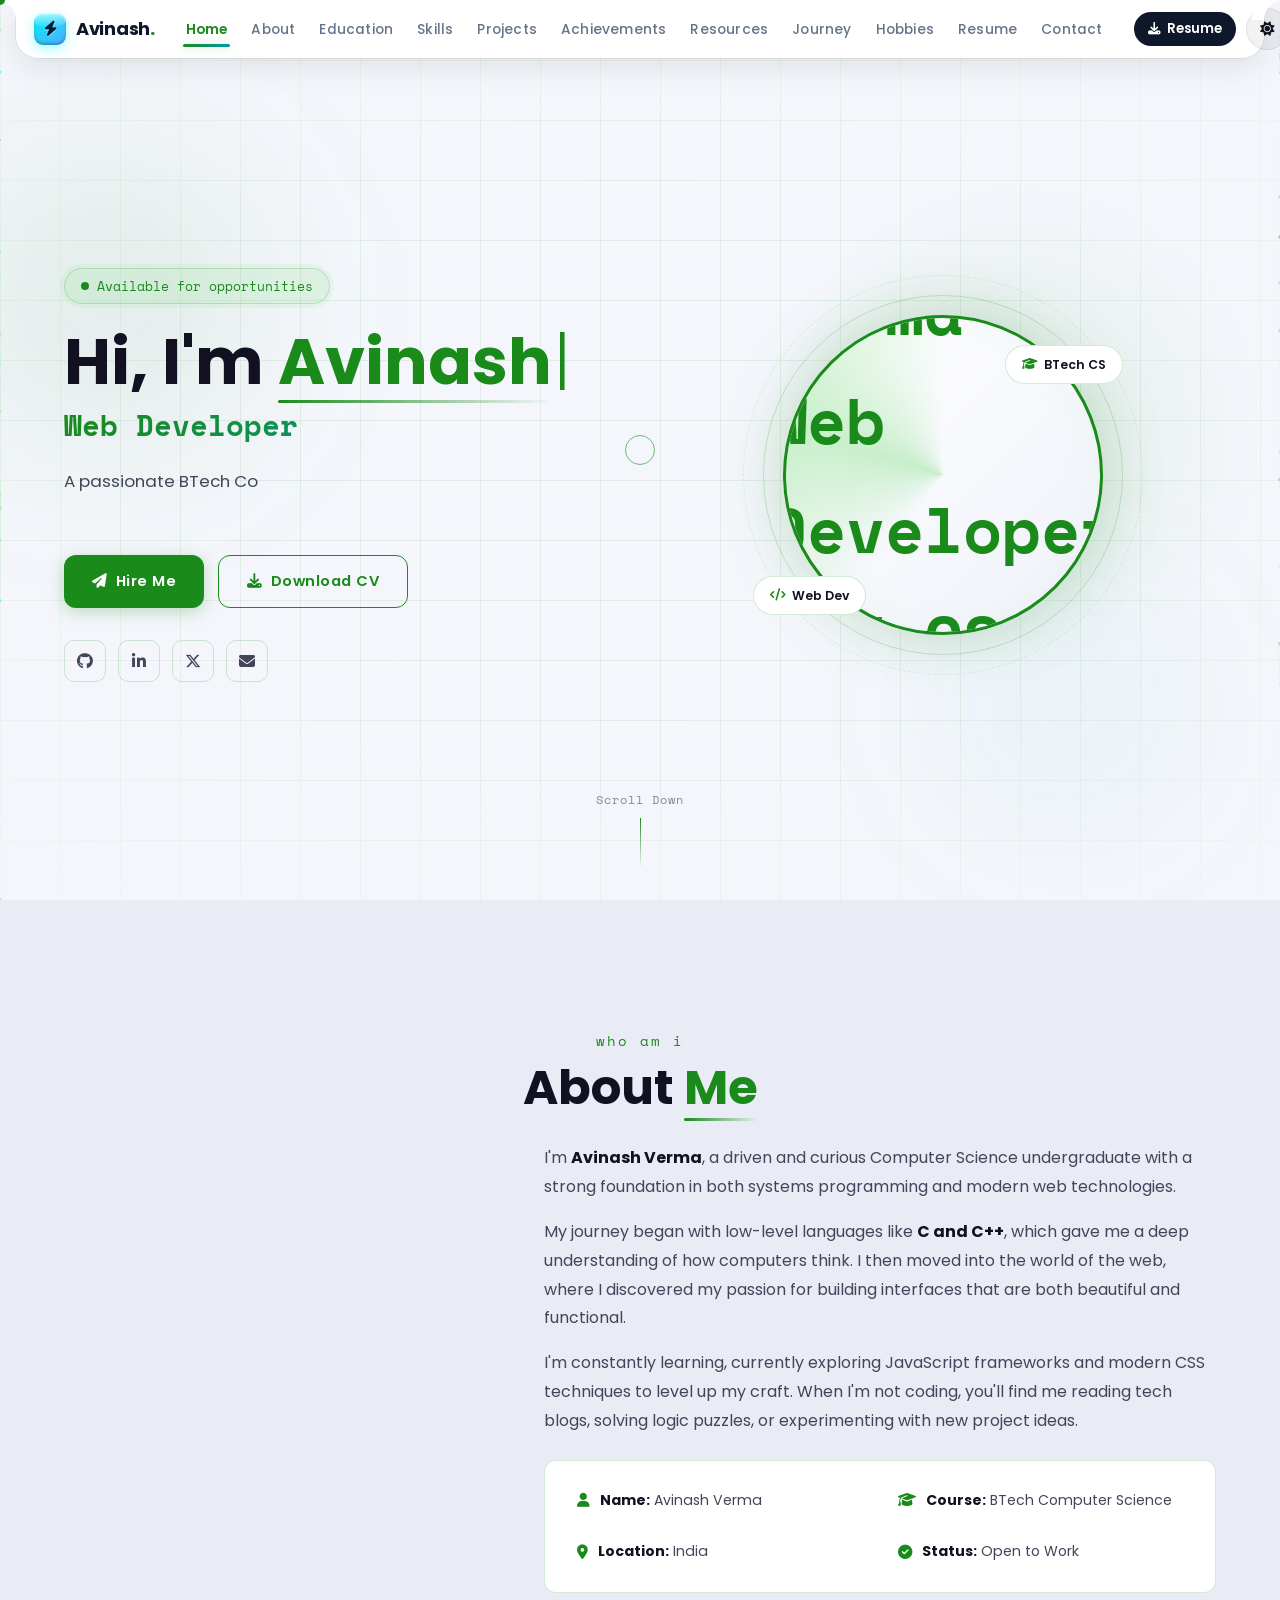
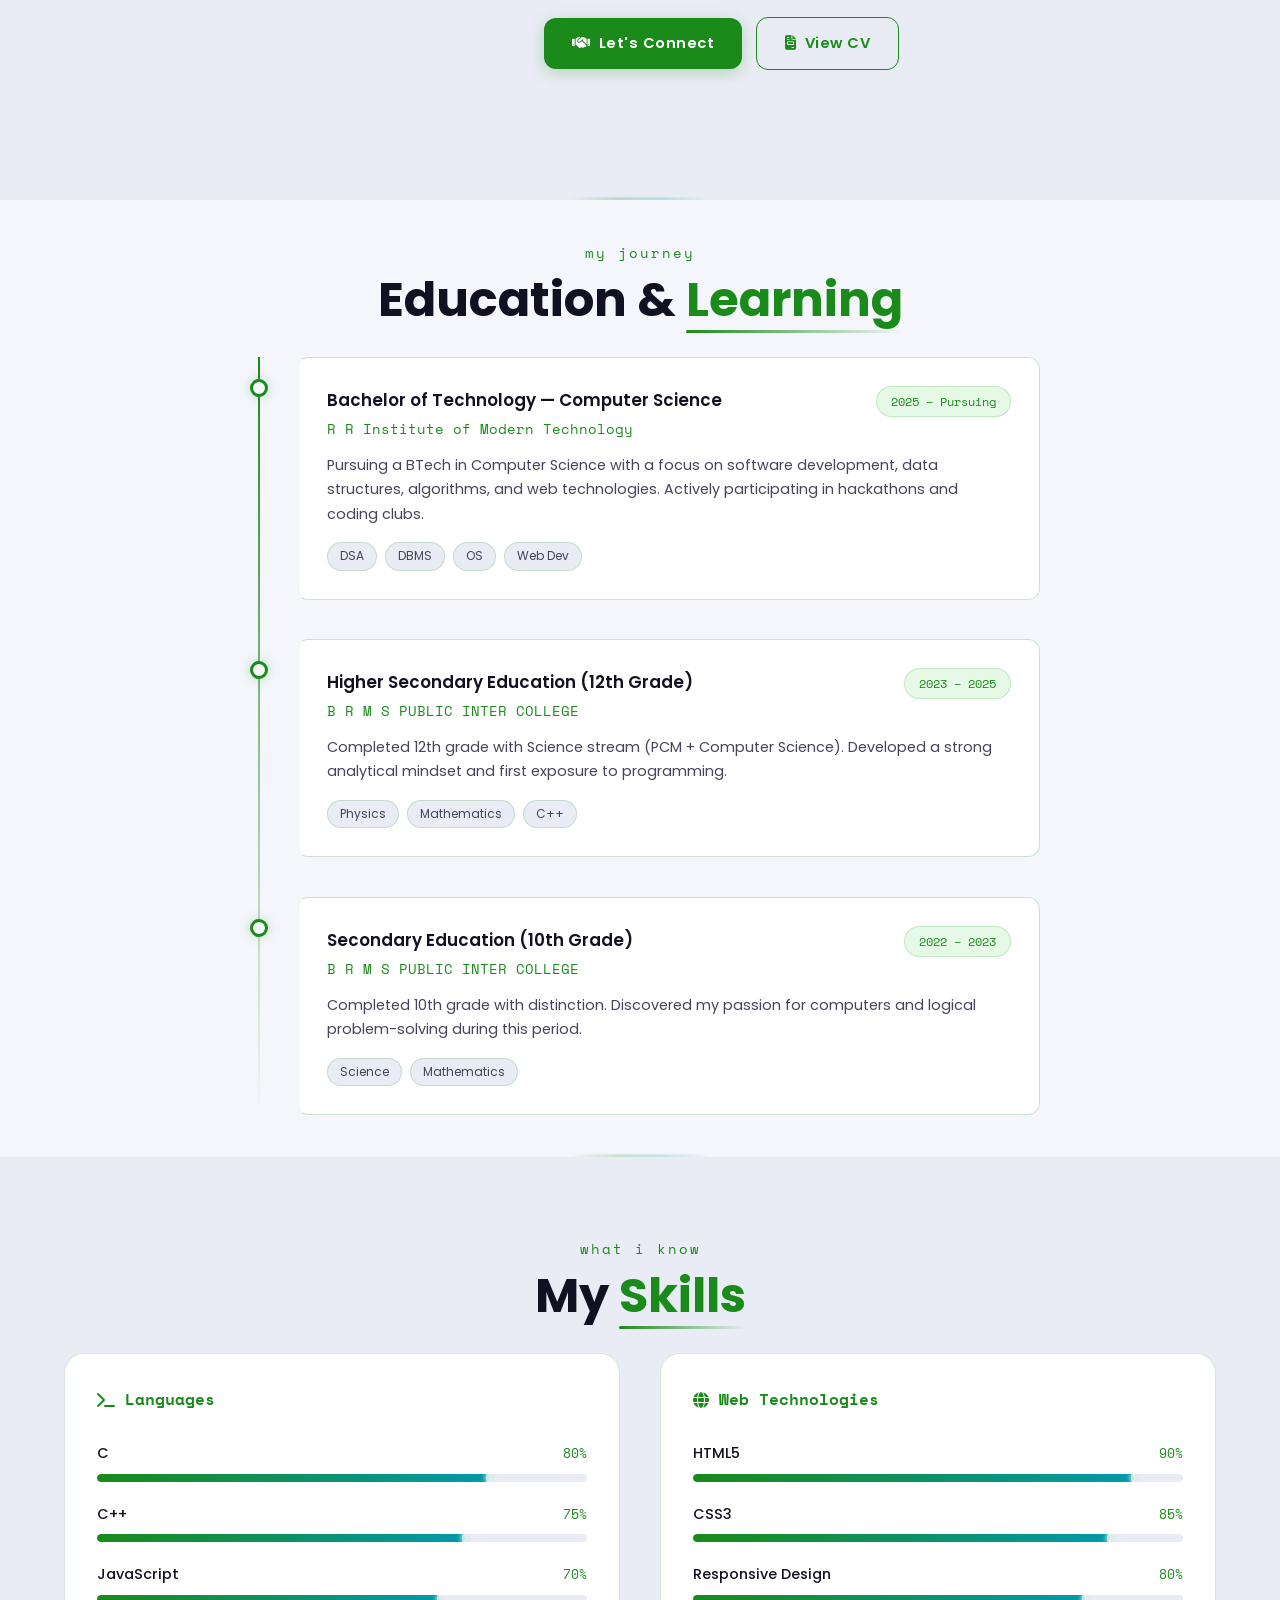
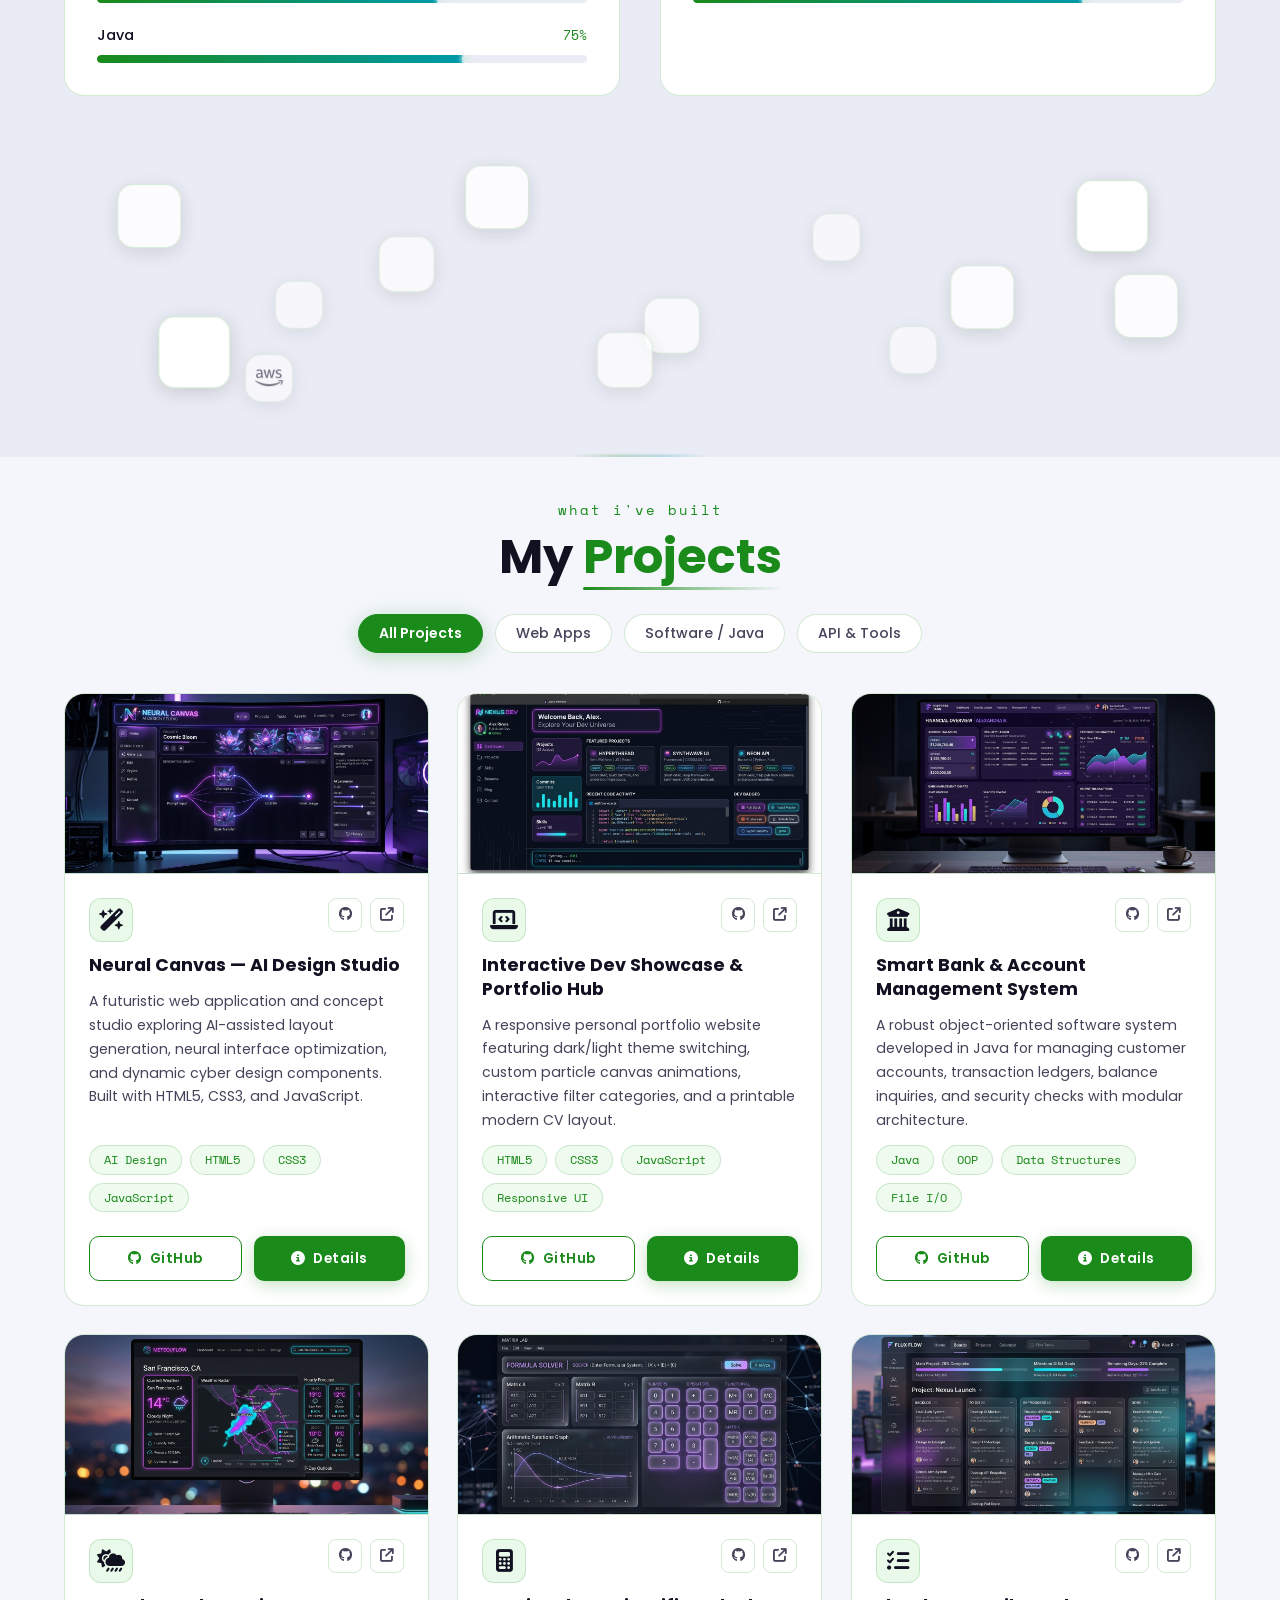
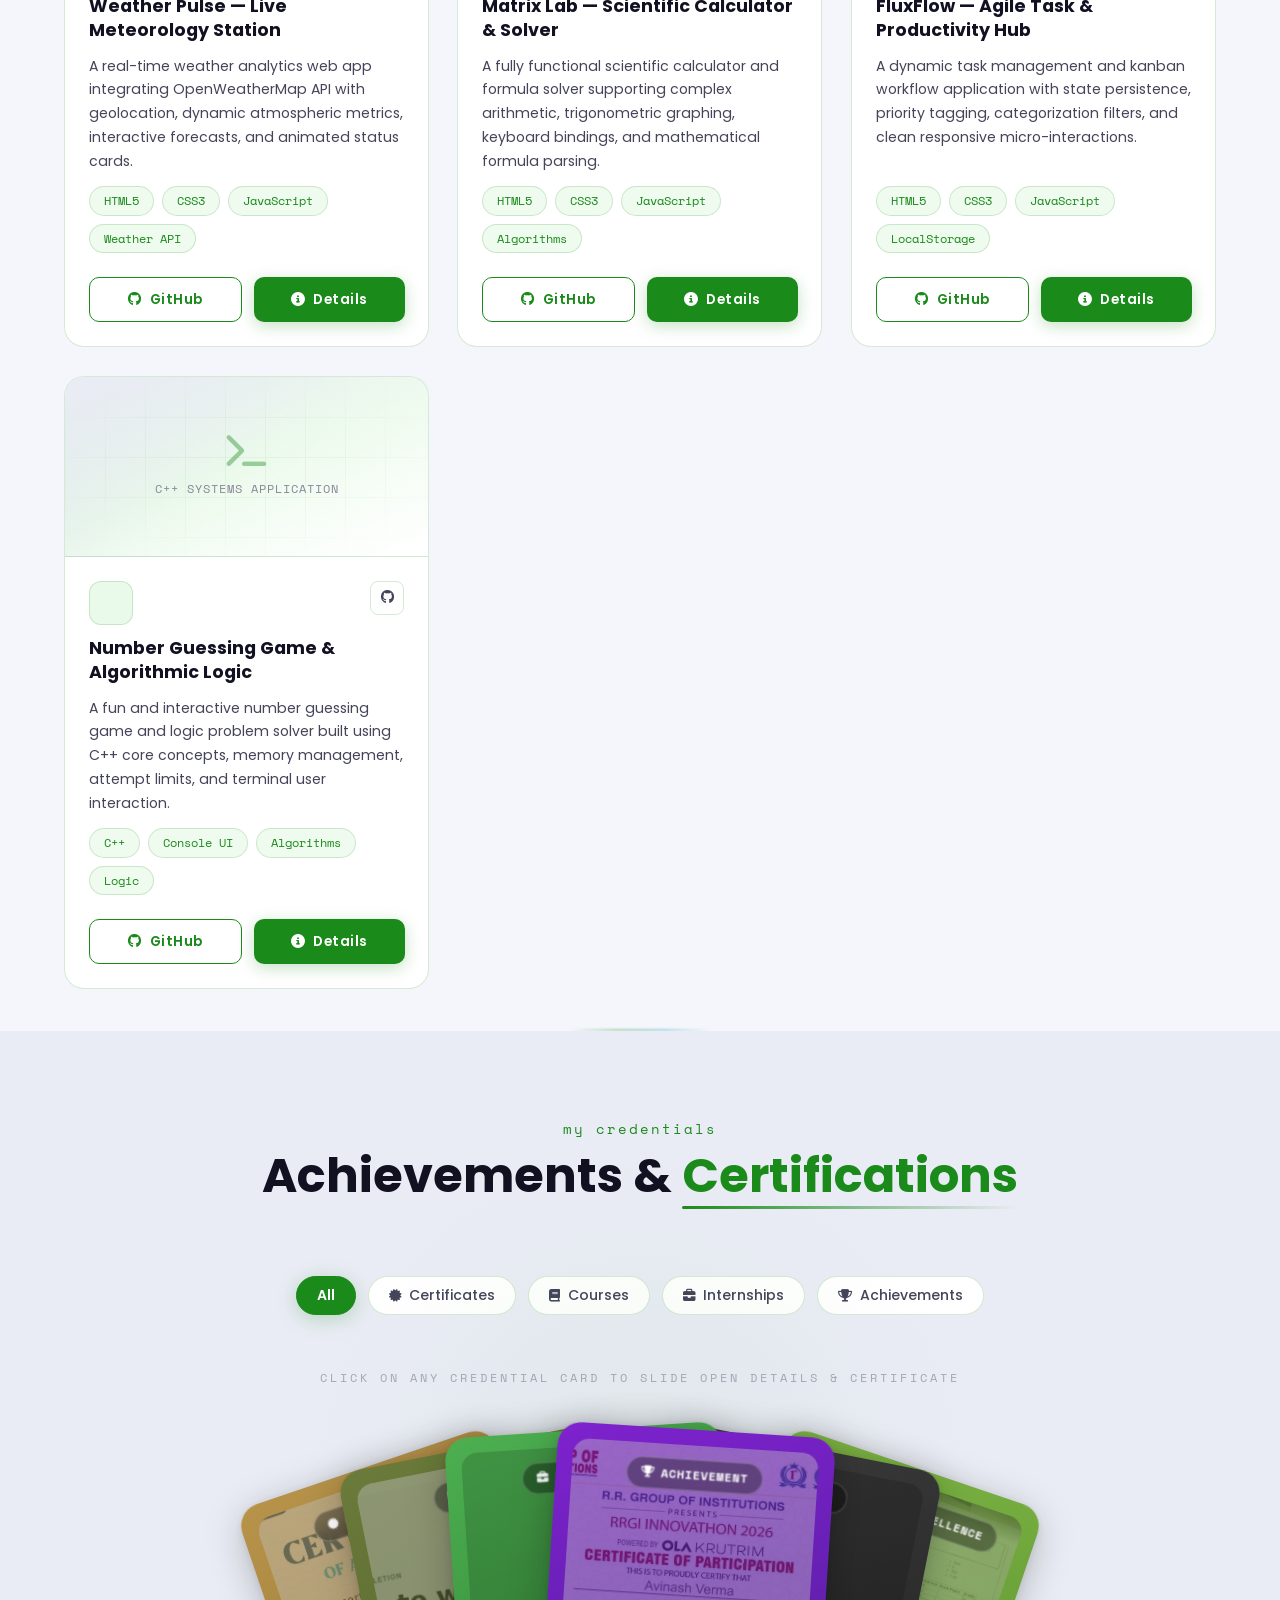
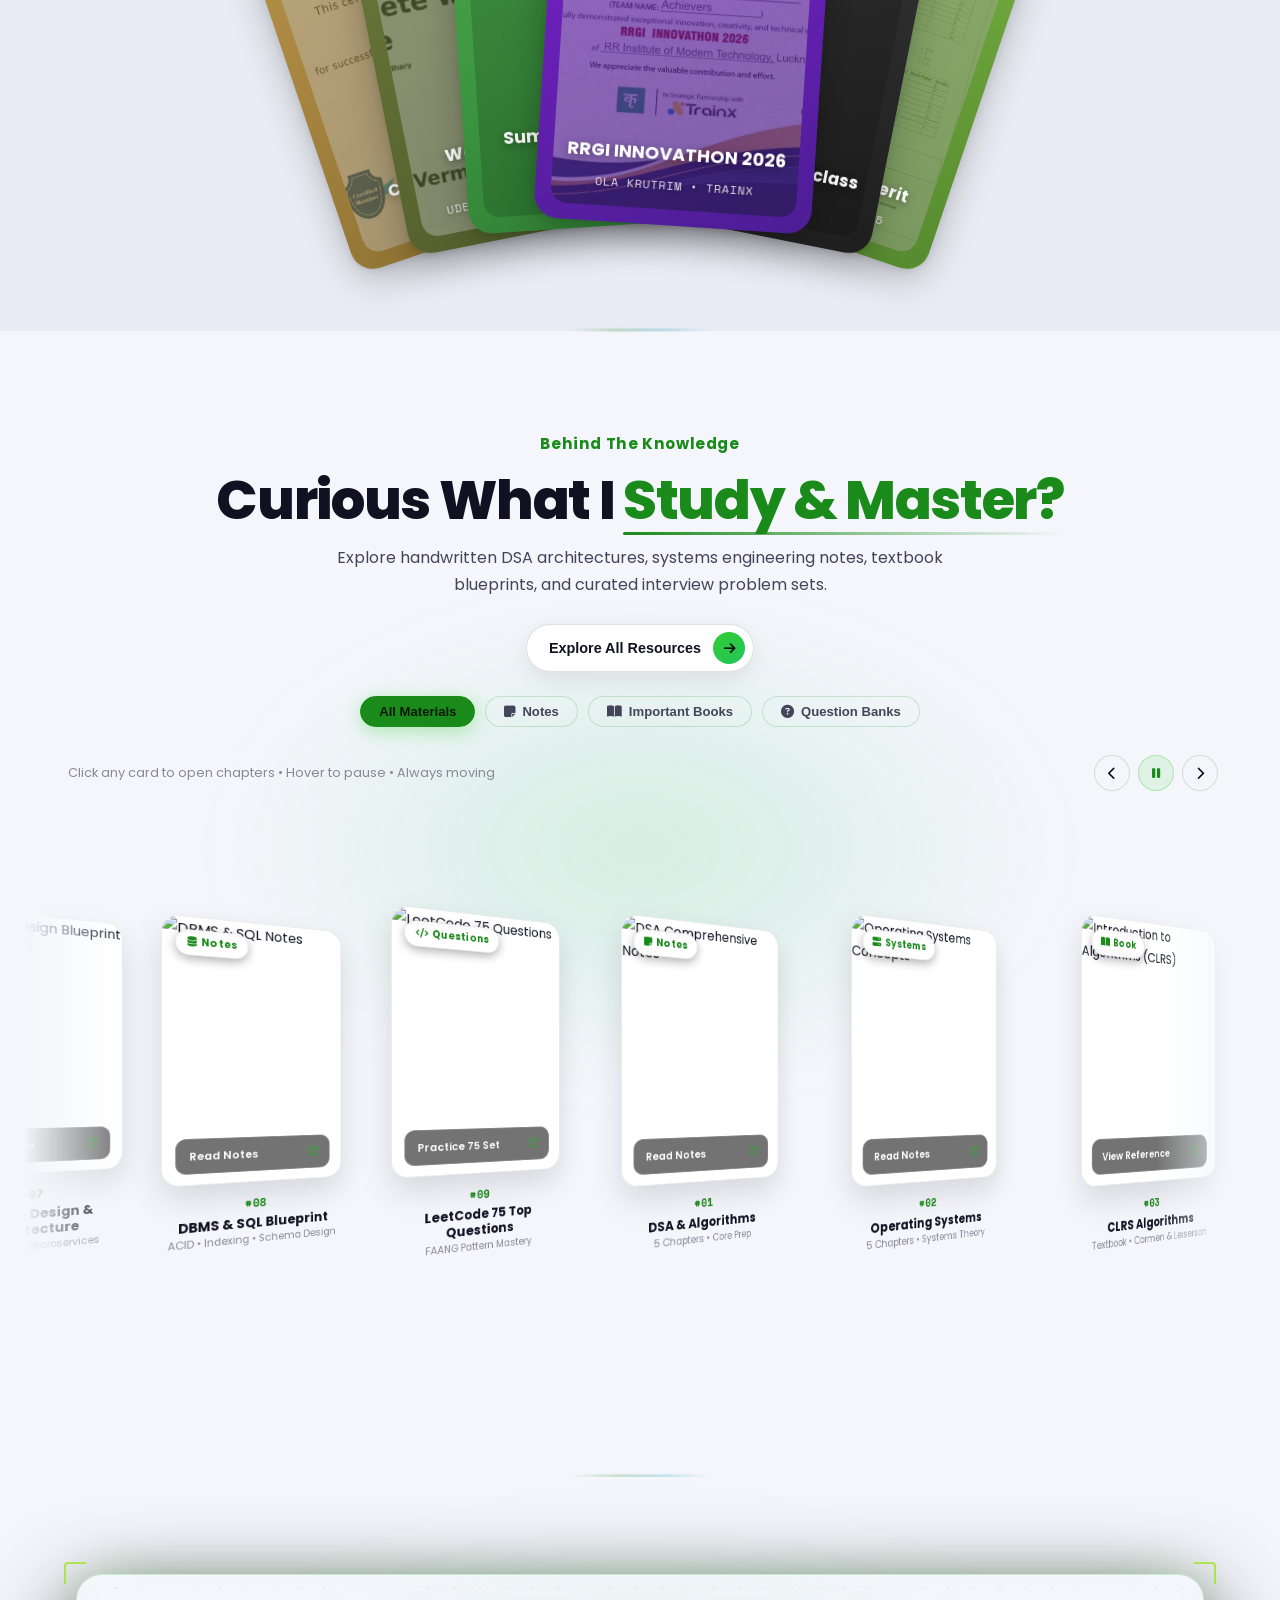
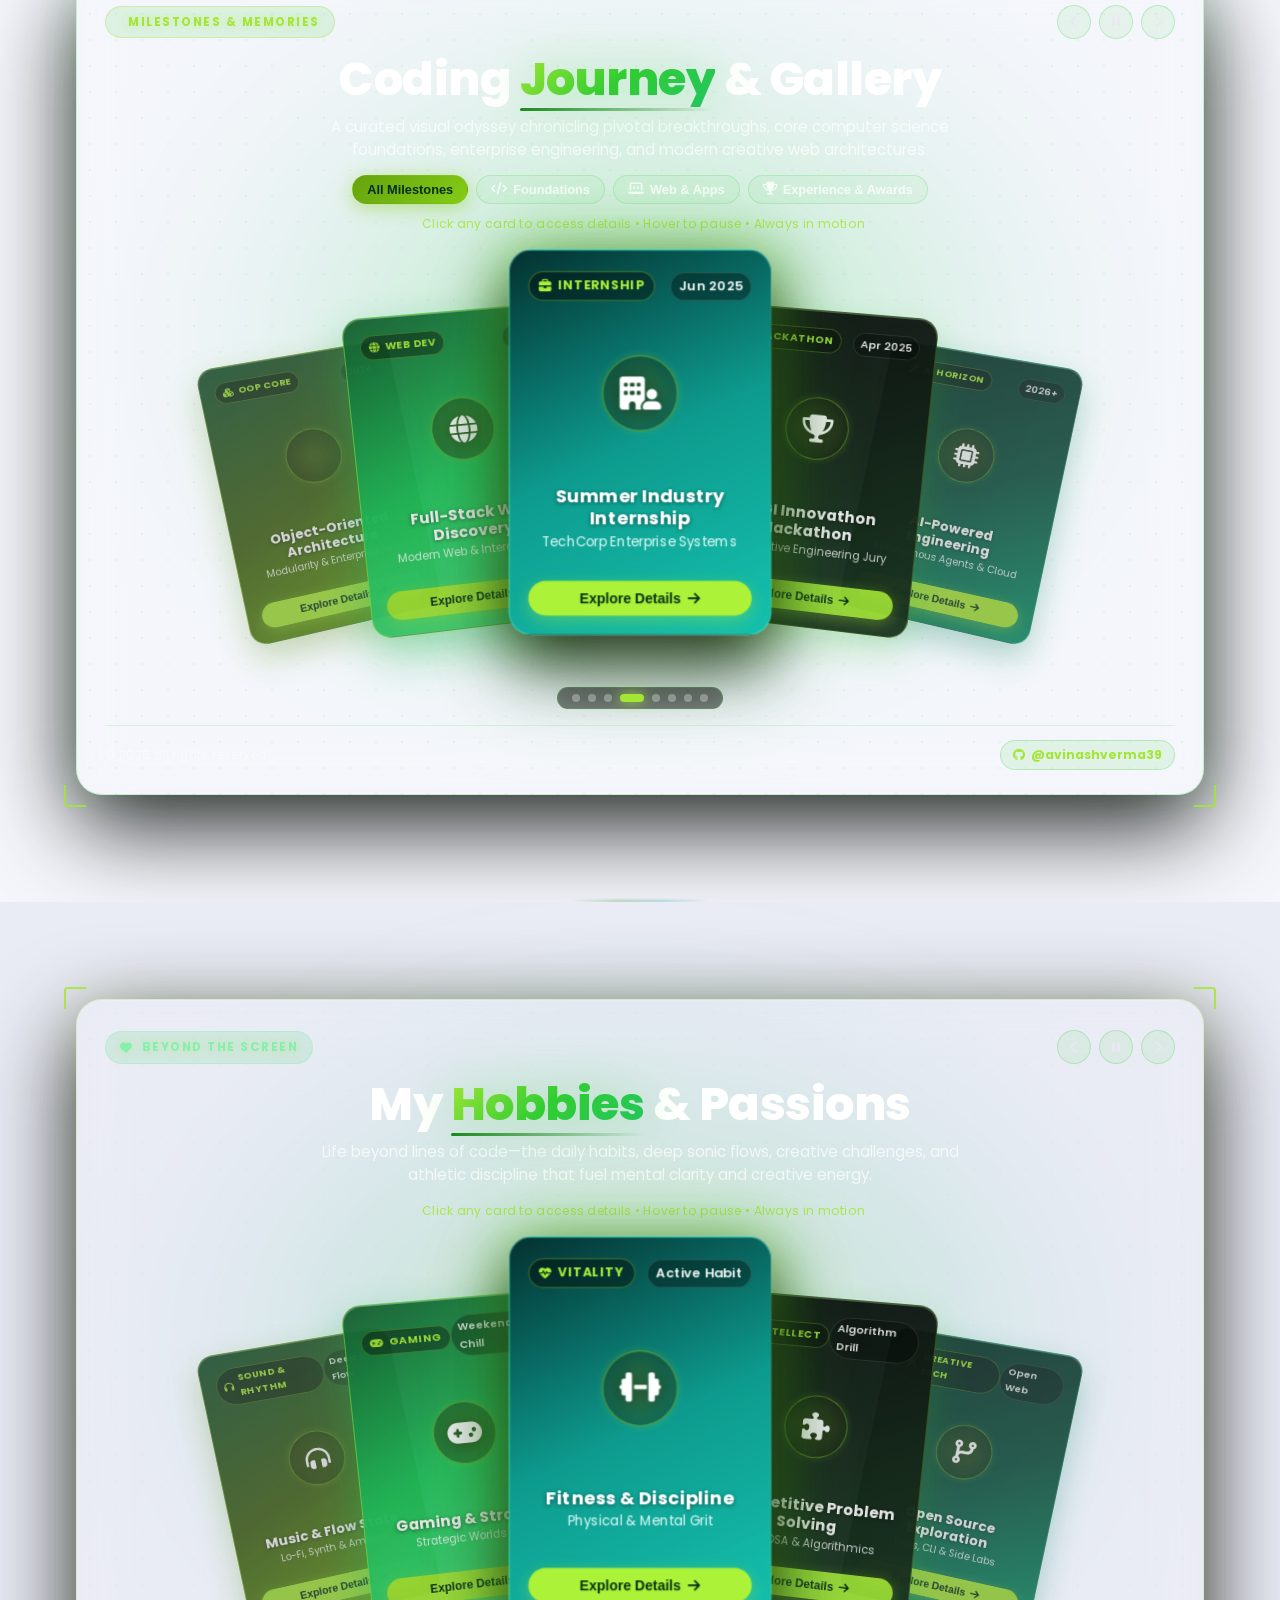
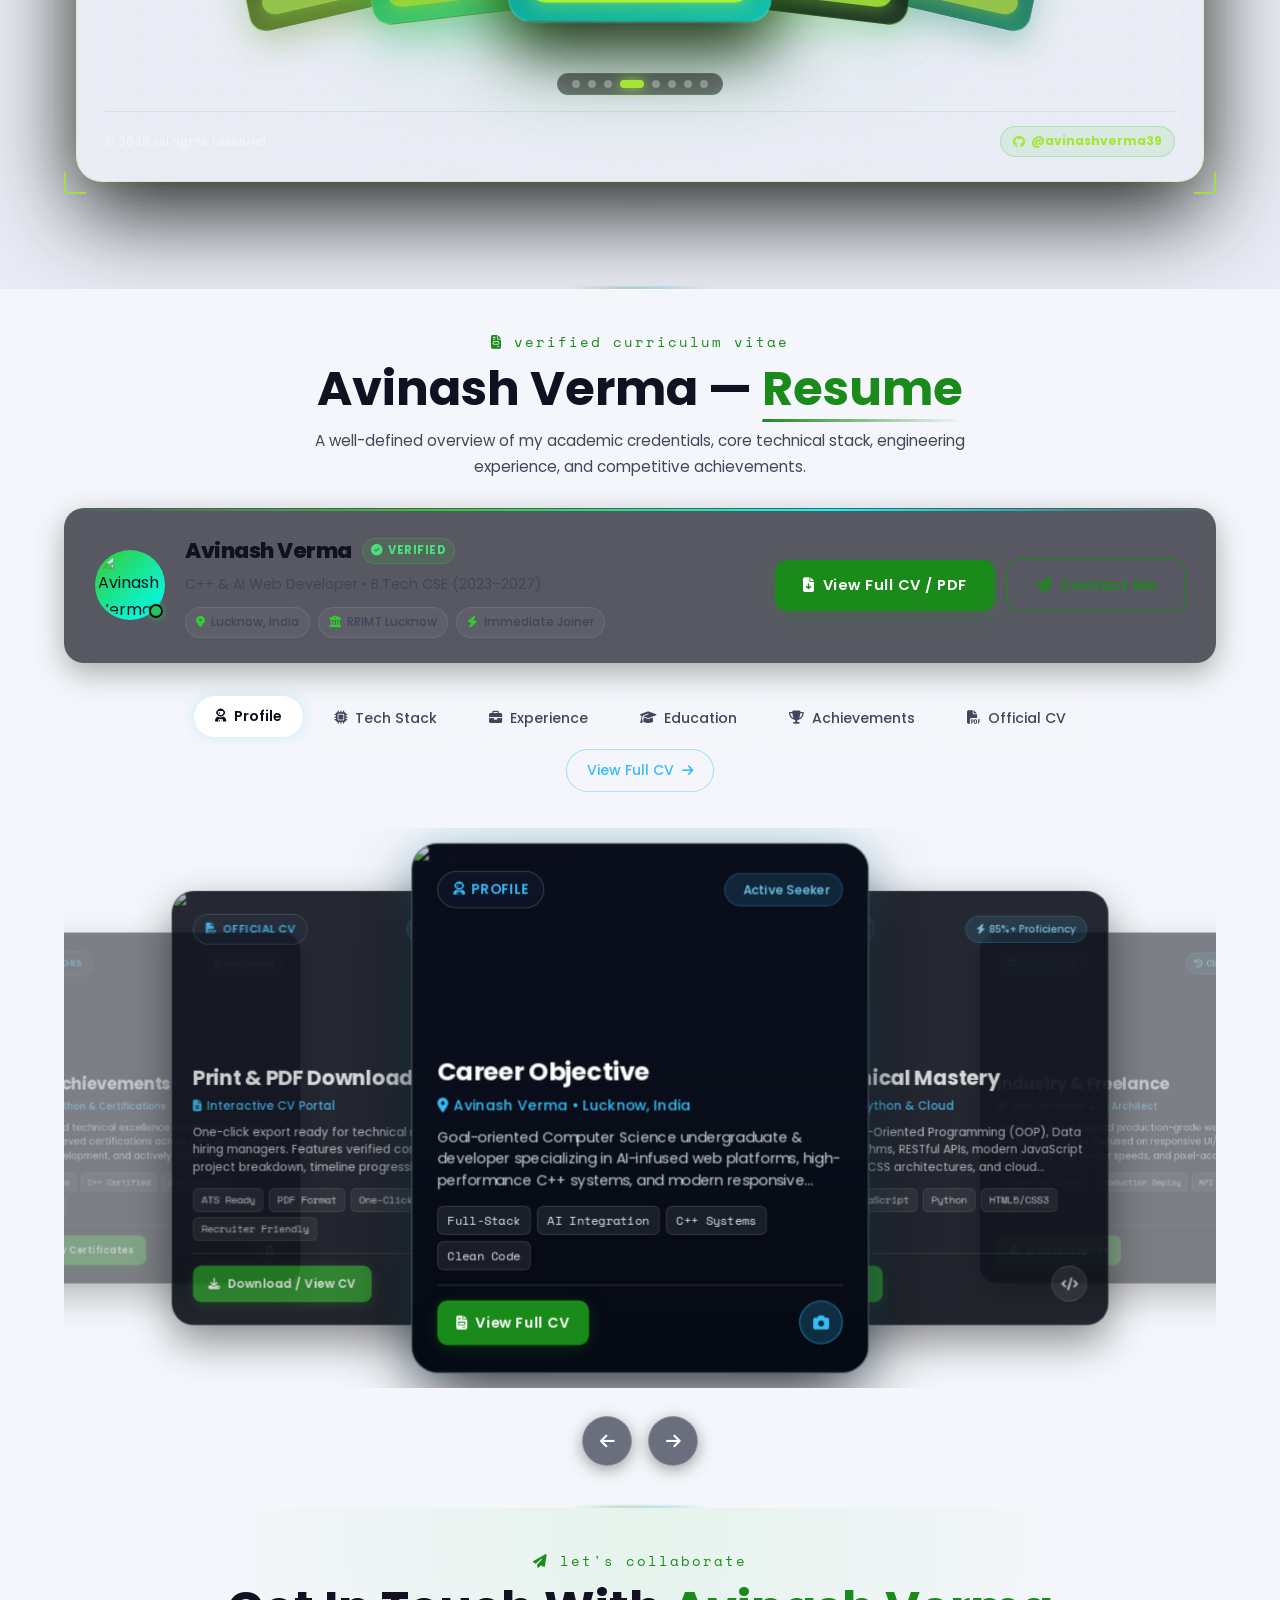
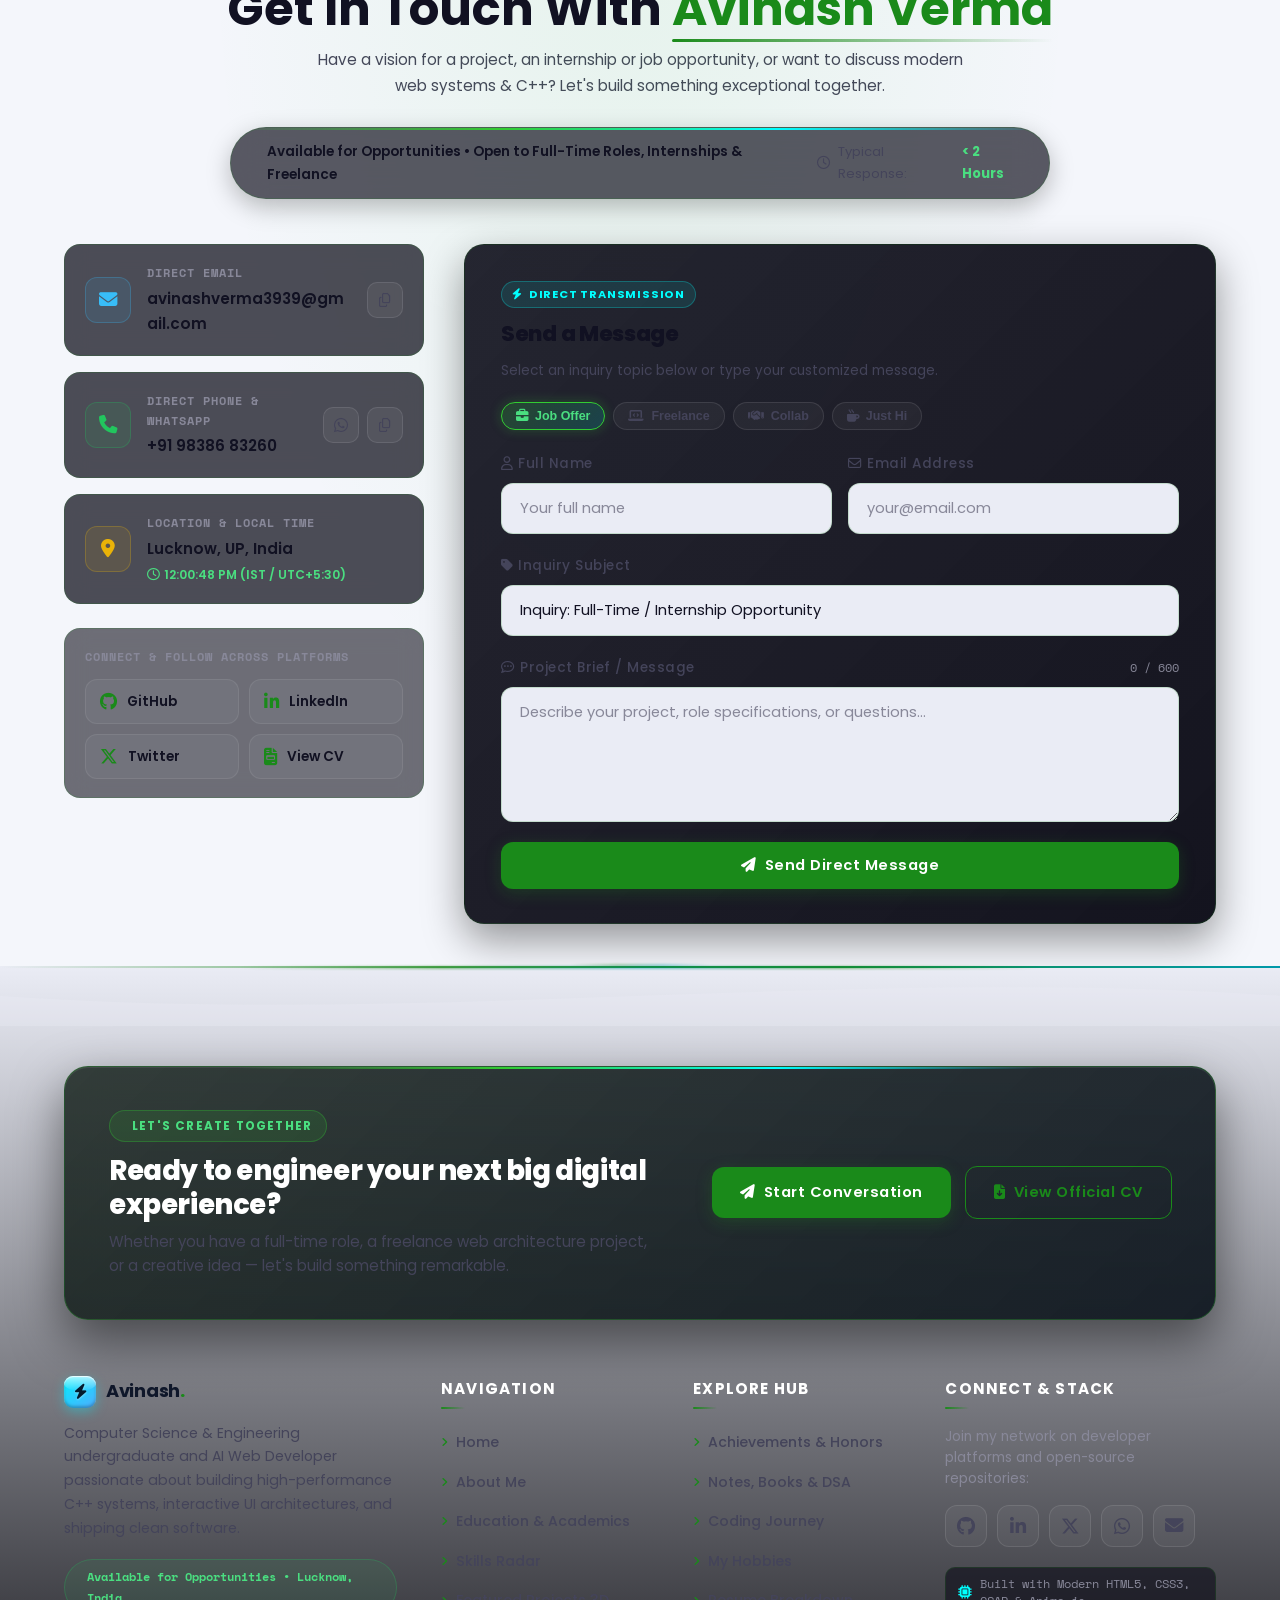
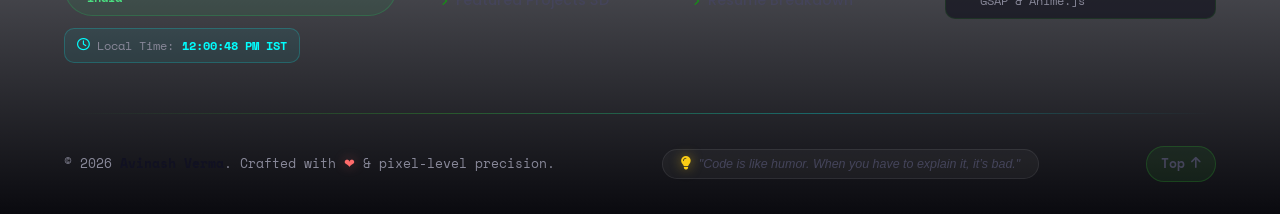
==== commit e688229d: "commit" ====
--- a/index.html
+++ b/index.html
@@ -1053,9 +1053,7 @@
         aria-label="Certificate Preview" tabindex="-1">
         <div class="cert-modal">
             <div class="cert-modal-header-bar">
-                <button type="button" class="cert-modal-back-btn" id="certModalBackBtn" onclick="closeCertModal()" aria-label="Go back">
-                    <i class="fa-solid fa-arrow-left"></i> <span>Back</span>
-                </button>
+                <span class="cert-modal-header-title"><i class="fa-solid fa-certificate"></i> Credential Preview</span>
                 <div class="cert-modal-header-actions">
                     <button type="button" class="cert-modal-zoom-btn" id="certModalFullscreenTop" title="Full Screen" onclick="toggleCertFullscreen()" aria-label="Full screen">
                         <i class="fa-solid fa-expand"></i>
@@ -1073,9 +1071,6 @@
                 </div>
             </div>
             <div class="cert-modal-controls">
-                <button type="button" class="btn btn-outline btn-sm cert-modal-bottom-back" onclick="closeCertModal()" style="display:inline-flex; align-items:center; gap:6px; margin-right:auto;">
-                    <i class="fa-solid fa-arrow-left"></i> Back
-                </button>
                 <button type="button" class="cert-modal-zoom-btn" id="certModalZoomIn" title="Zoom in" onclick="zoomCert(0.25)" aria-label="Zoom in"><i
                         class="fa-solid fa-magnifying-glass-plus"></i></button>
                 <button type="button" class="cert-modal-zoom-btn" id="certModalZoomOut" title="Zoom out" onclick="zoomCert(-0.25)" aria-label="Zoom out"><i
--- a/index.css
+++ b/index.css
@@ -4124,27 +4124,18 @@
   background: rgba(255, 255, 255, 0.9);
 }
 
-.cert-modal-back-btn {
+.cert-modal-header-title {
+  font-size: 0.9rem;
+  font-weight: 700;
+  color: var(--text-primary);
   display: inline-flex;
   align-items: center;
   gap: 8px;
-  background: rgba(50, 205, 50, 0.12);
-  border: 1px solid rgba(50, 205, 50, 0.3);
+  letter-spacing: 0.02em;
+}
+
+.cert-modal-header-title i {
   color: var(--accent);
-  padding: 7px 16px;
-  border-radius: 50px;
-  font-size: 0.85rem;
-  font-weight: 700;
-  cursor: pointer;
-  transition: all 0.25s ease;
-}
-
-.cert-modal-back-btn:hover {
-  background: var(--accent);
-  color: #061a06;
-  border-color: var(--accent);
-  transform: translateX(-3px);
-  box-shadow: 0 4px 14px rgba(50, 205, 50, 0.35);
 }
 
 .cert-modal-header-actions {
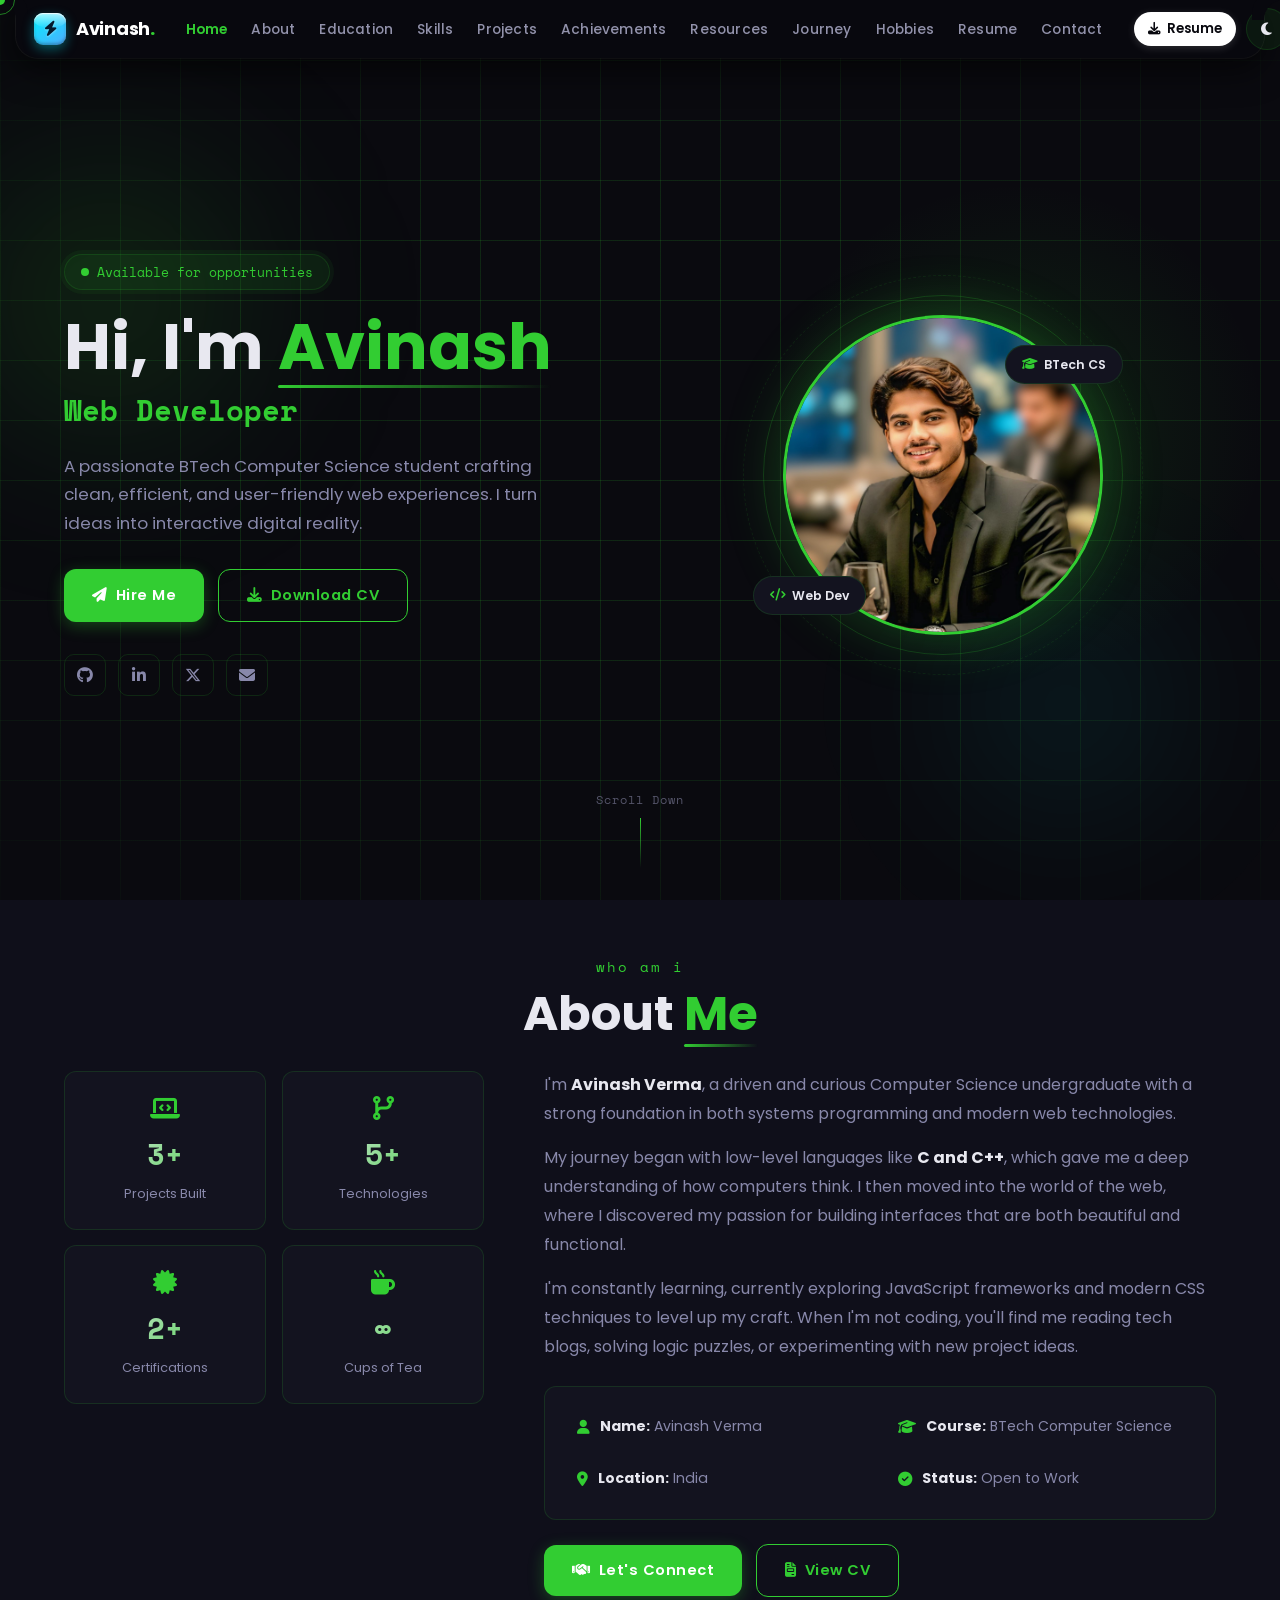
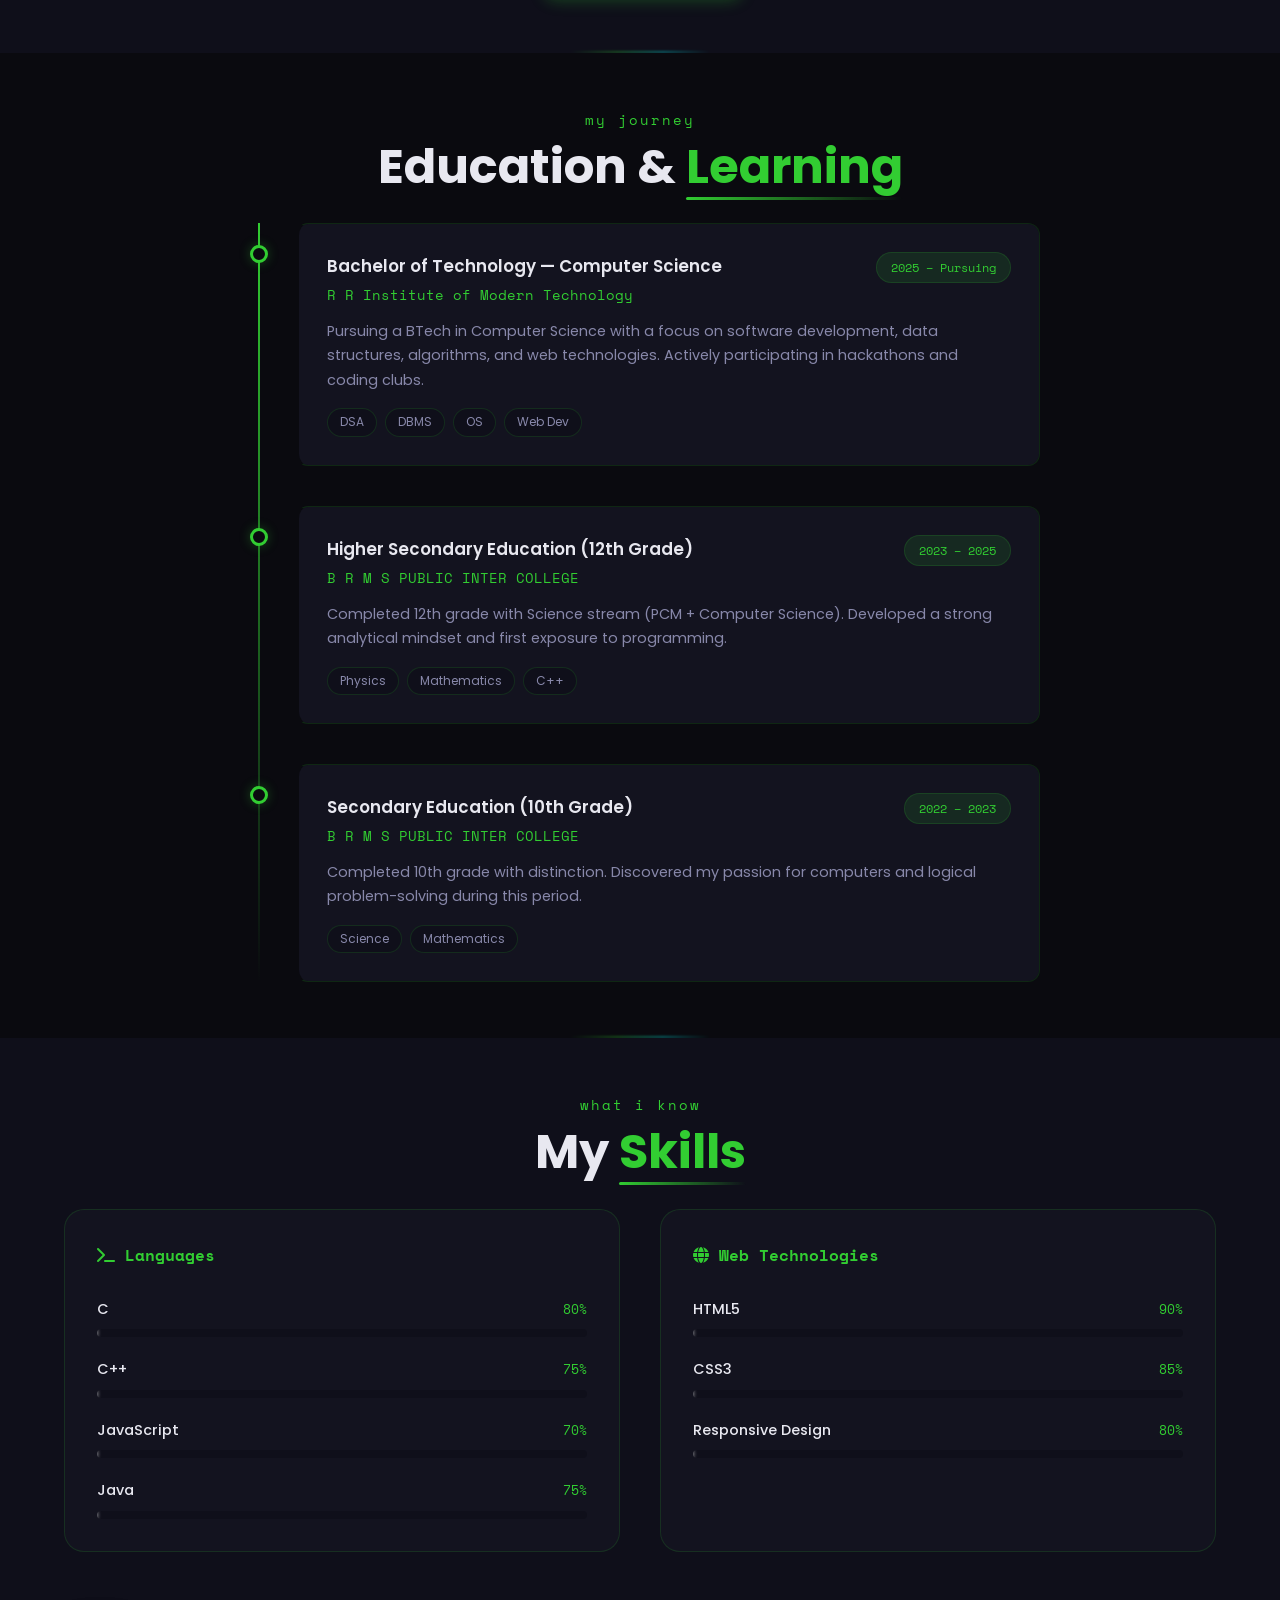
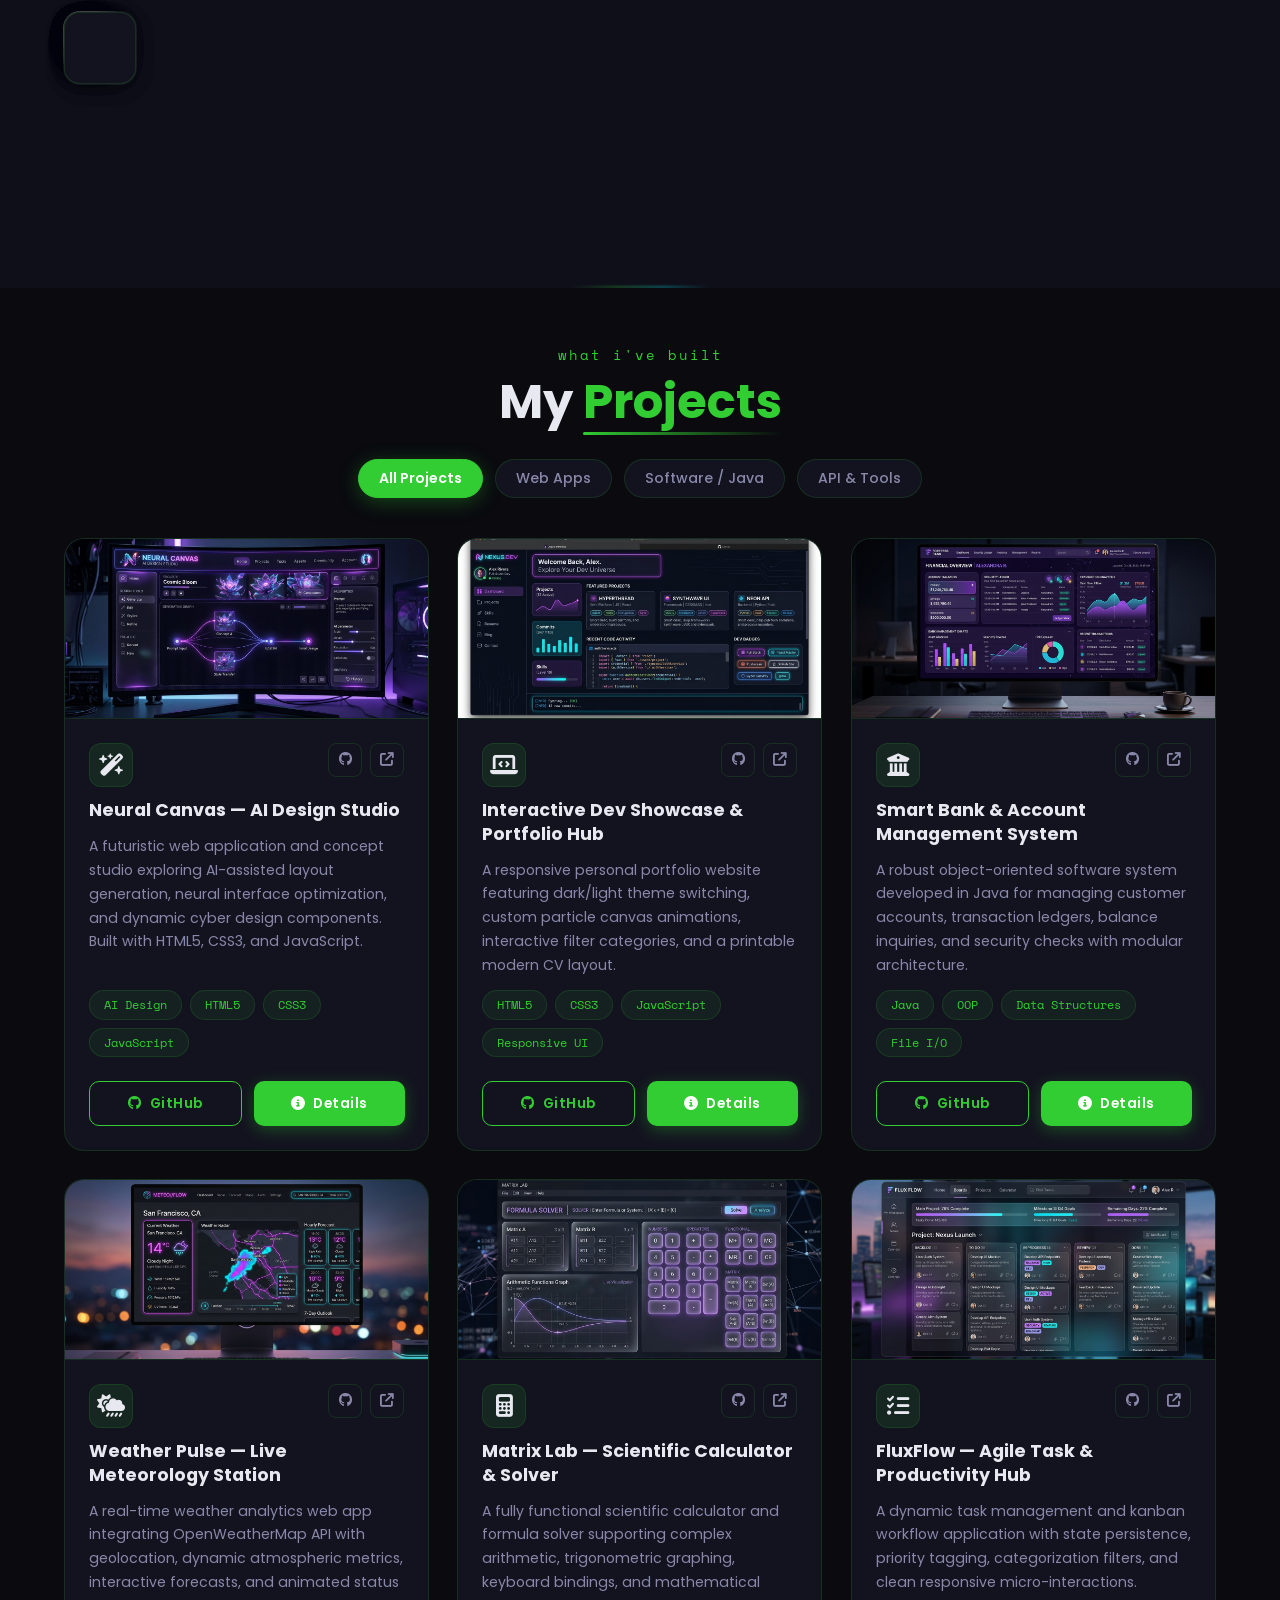
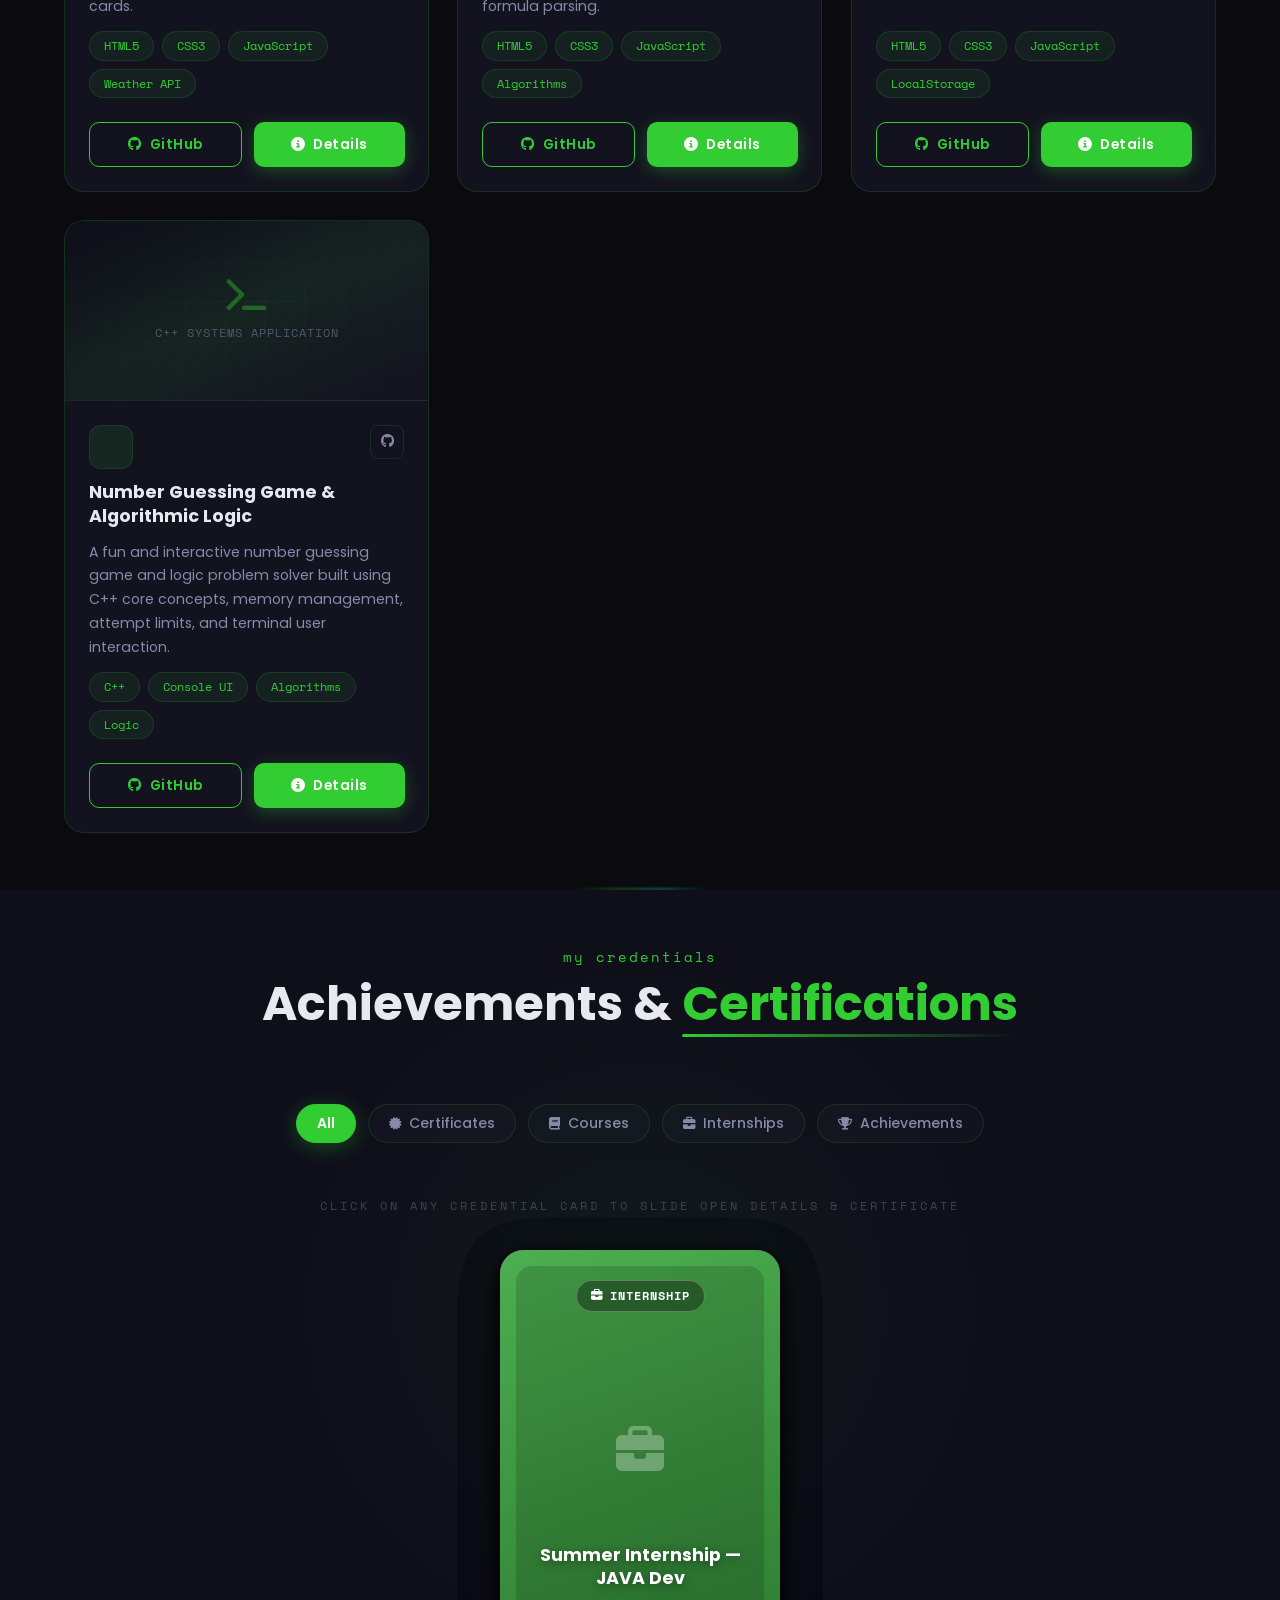
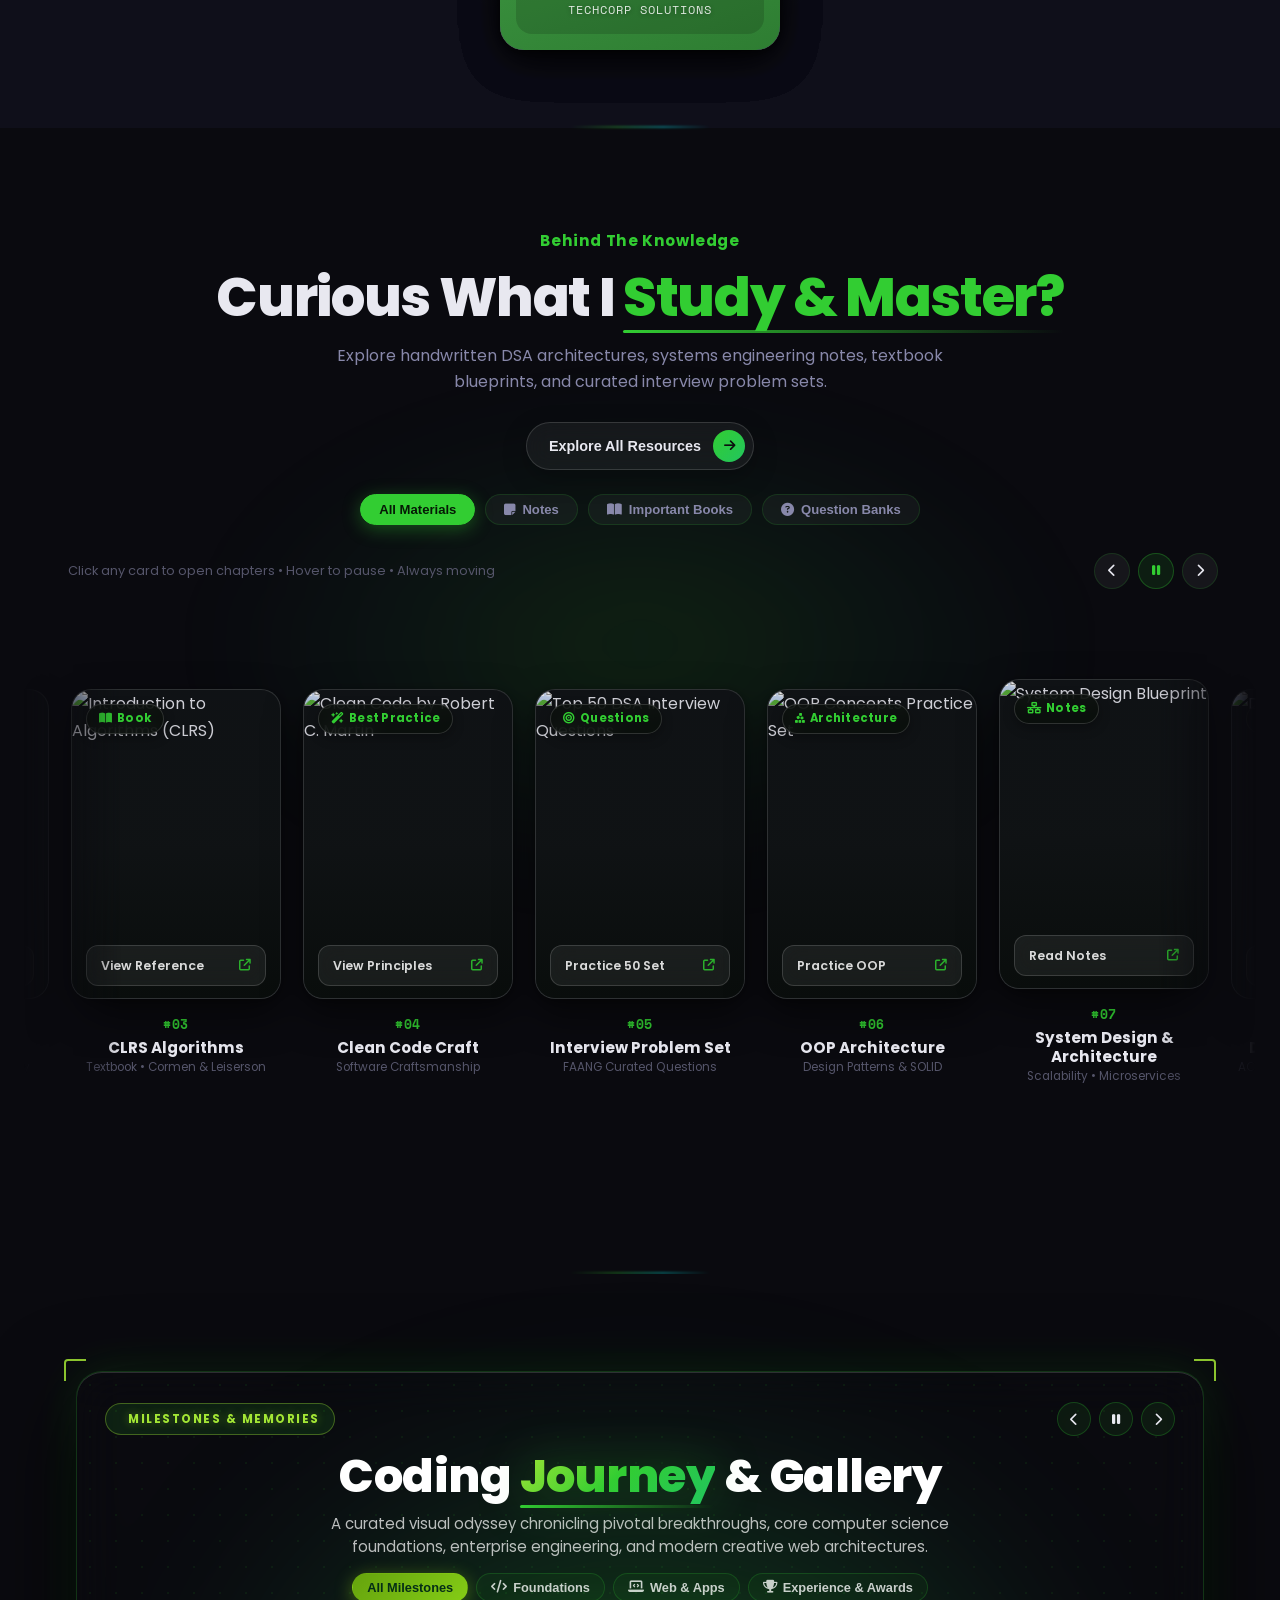
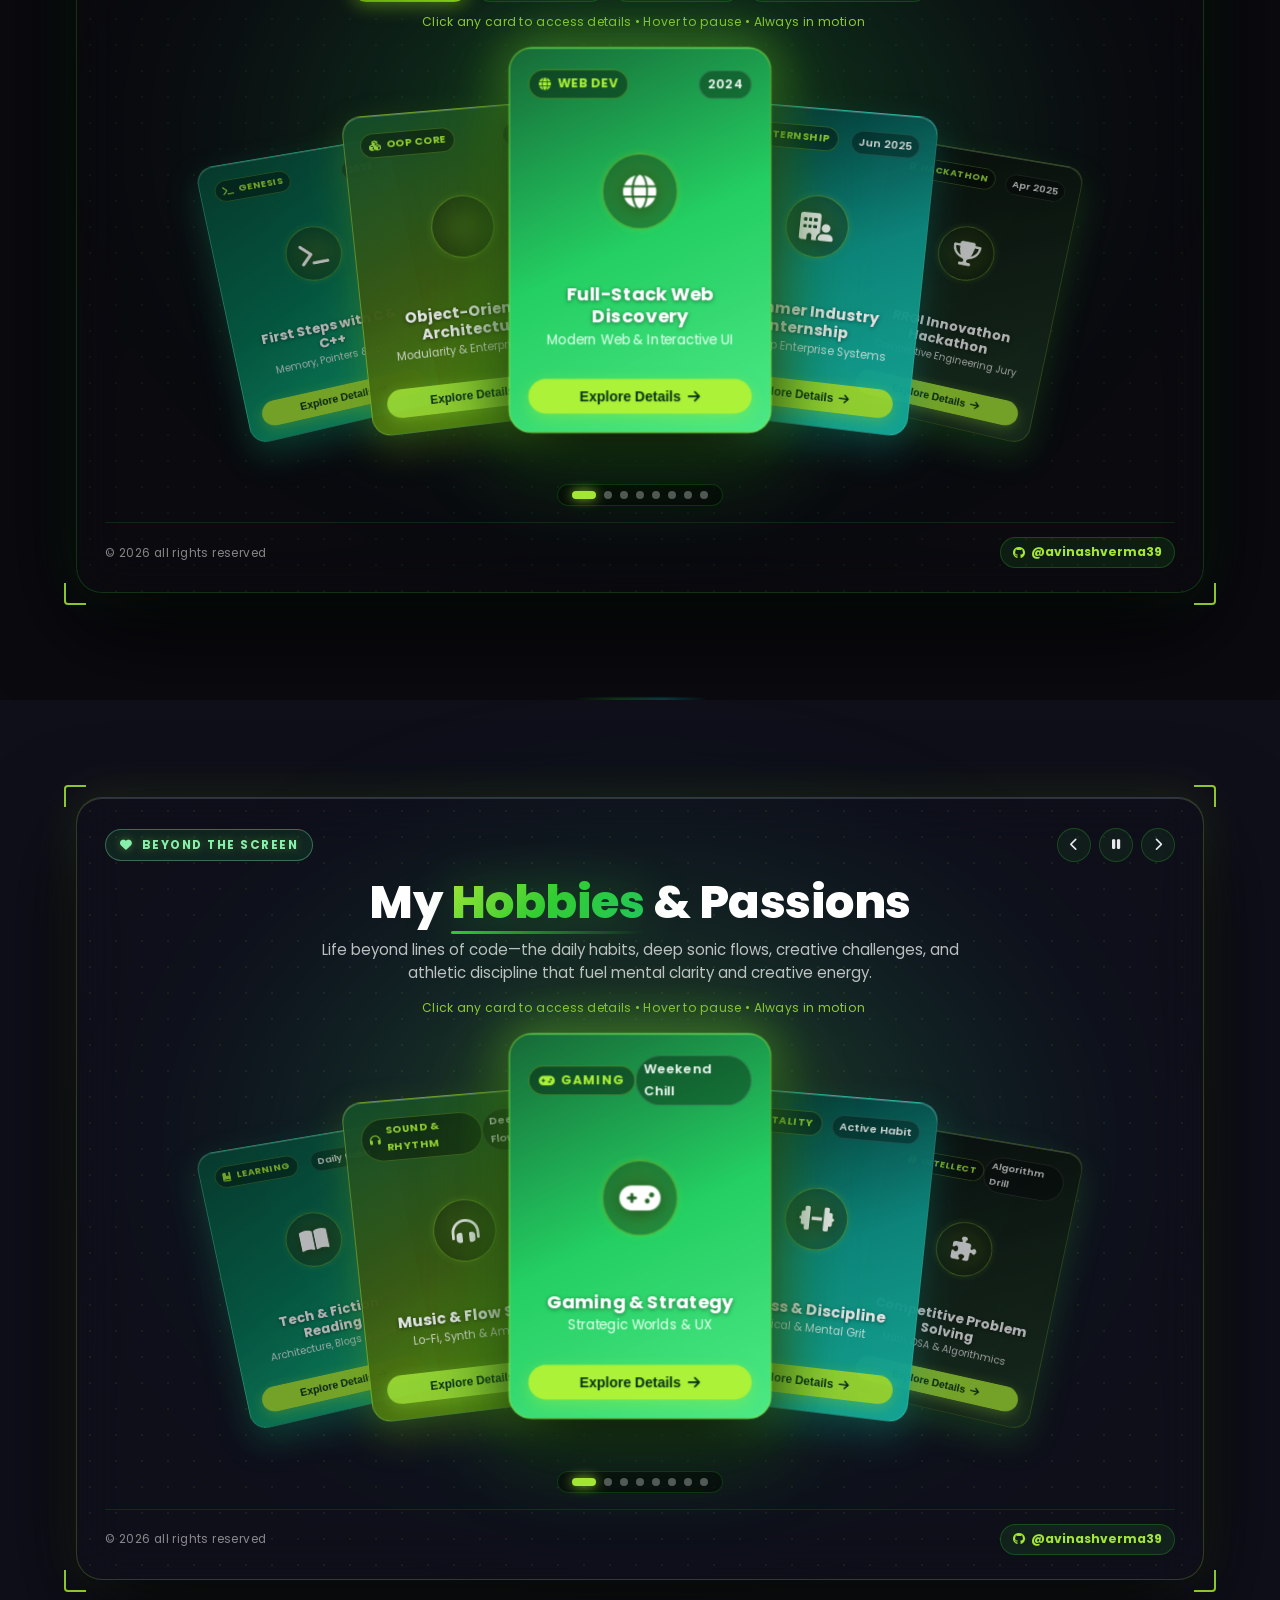
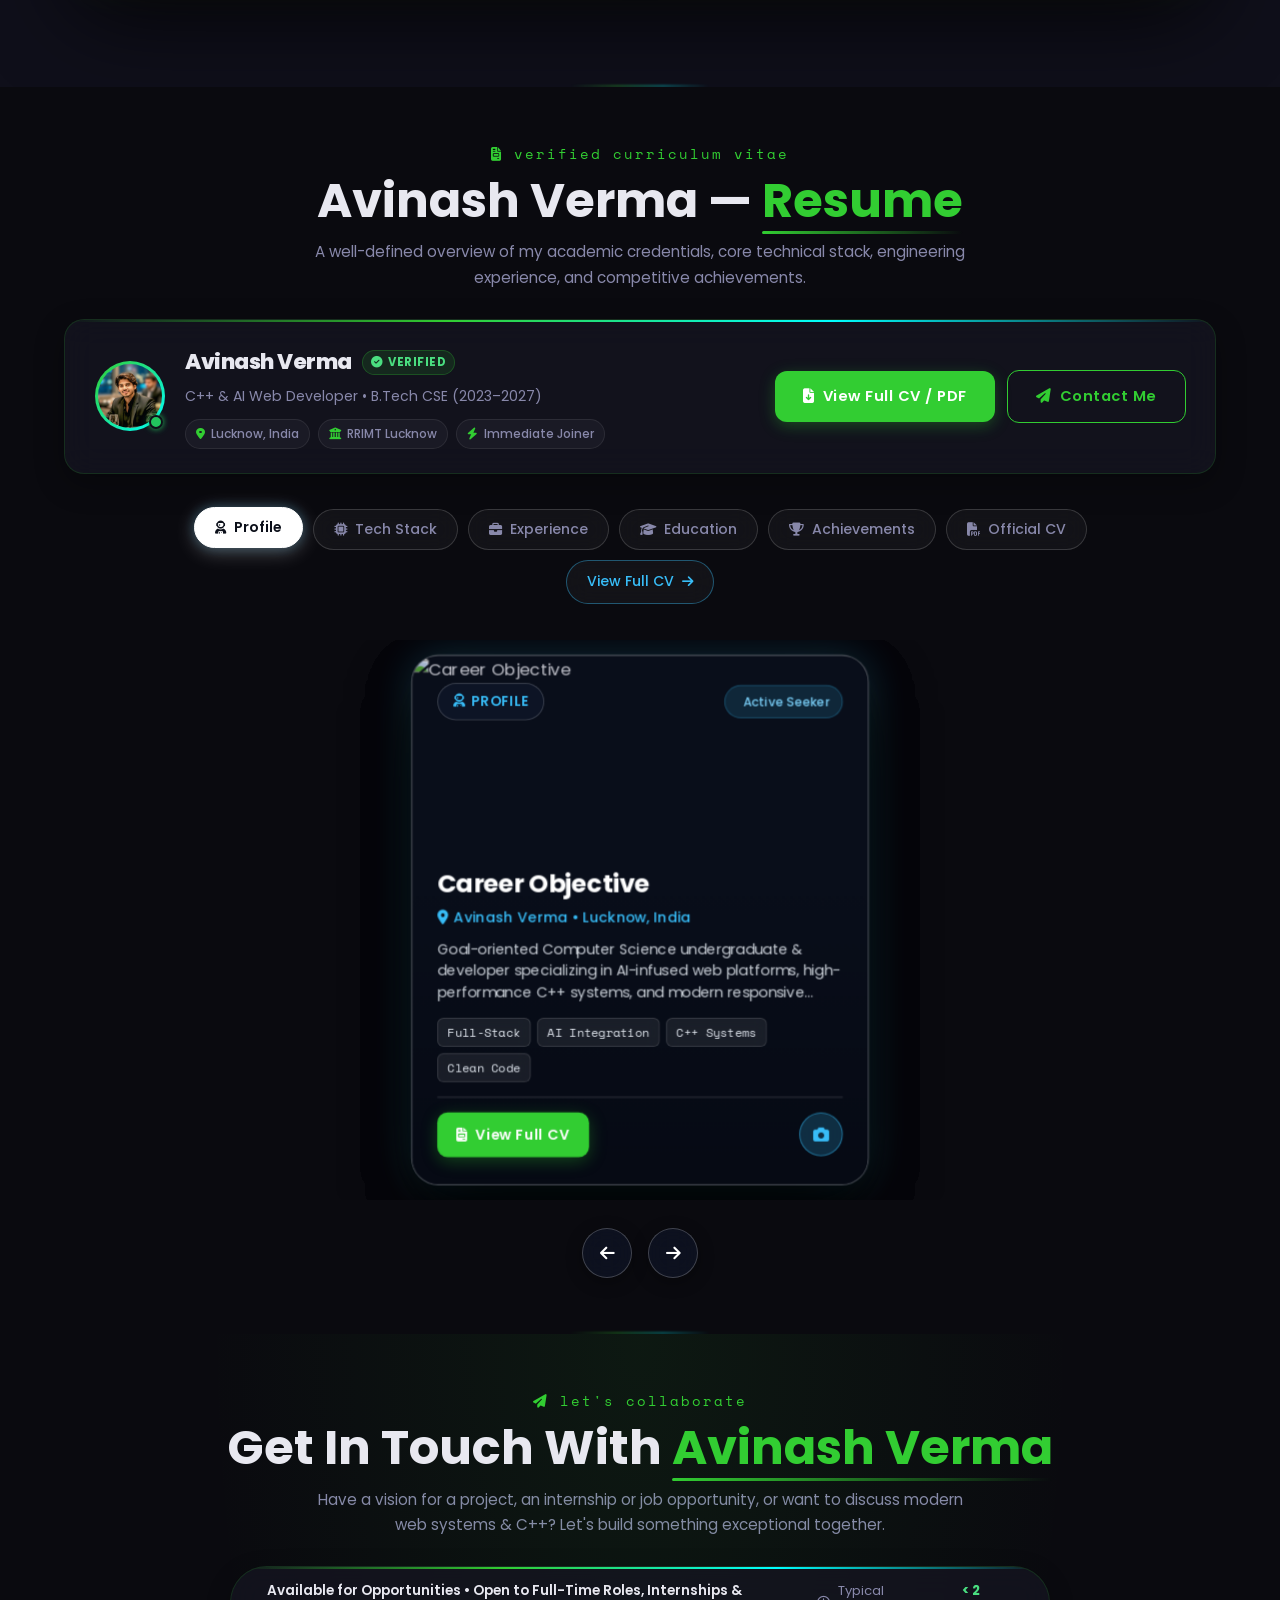
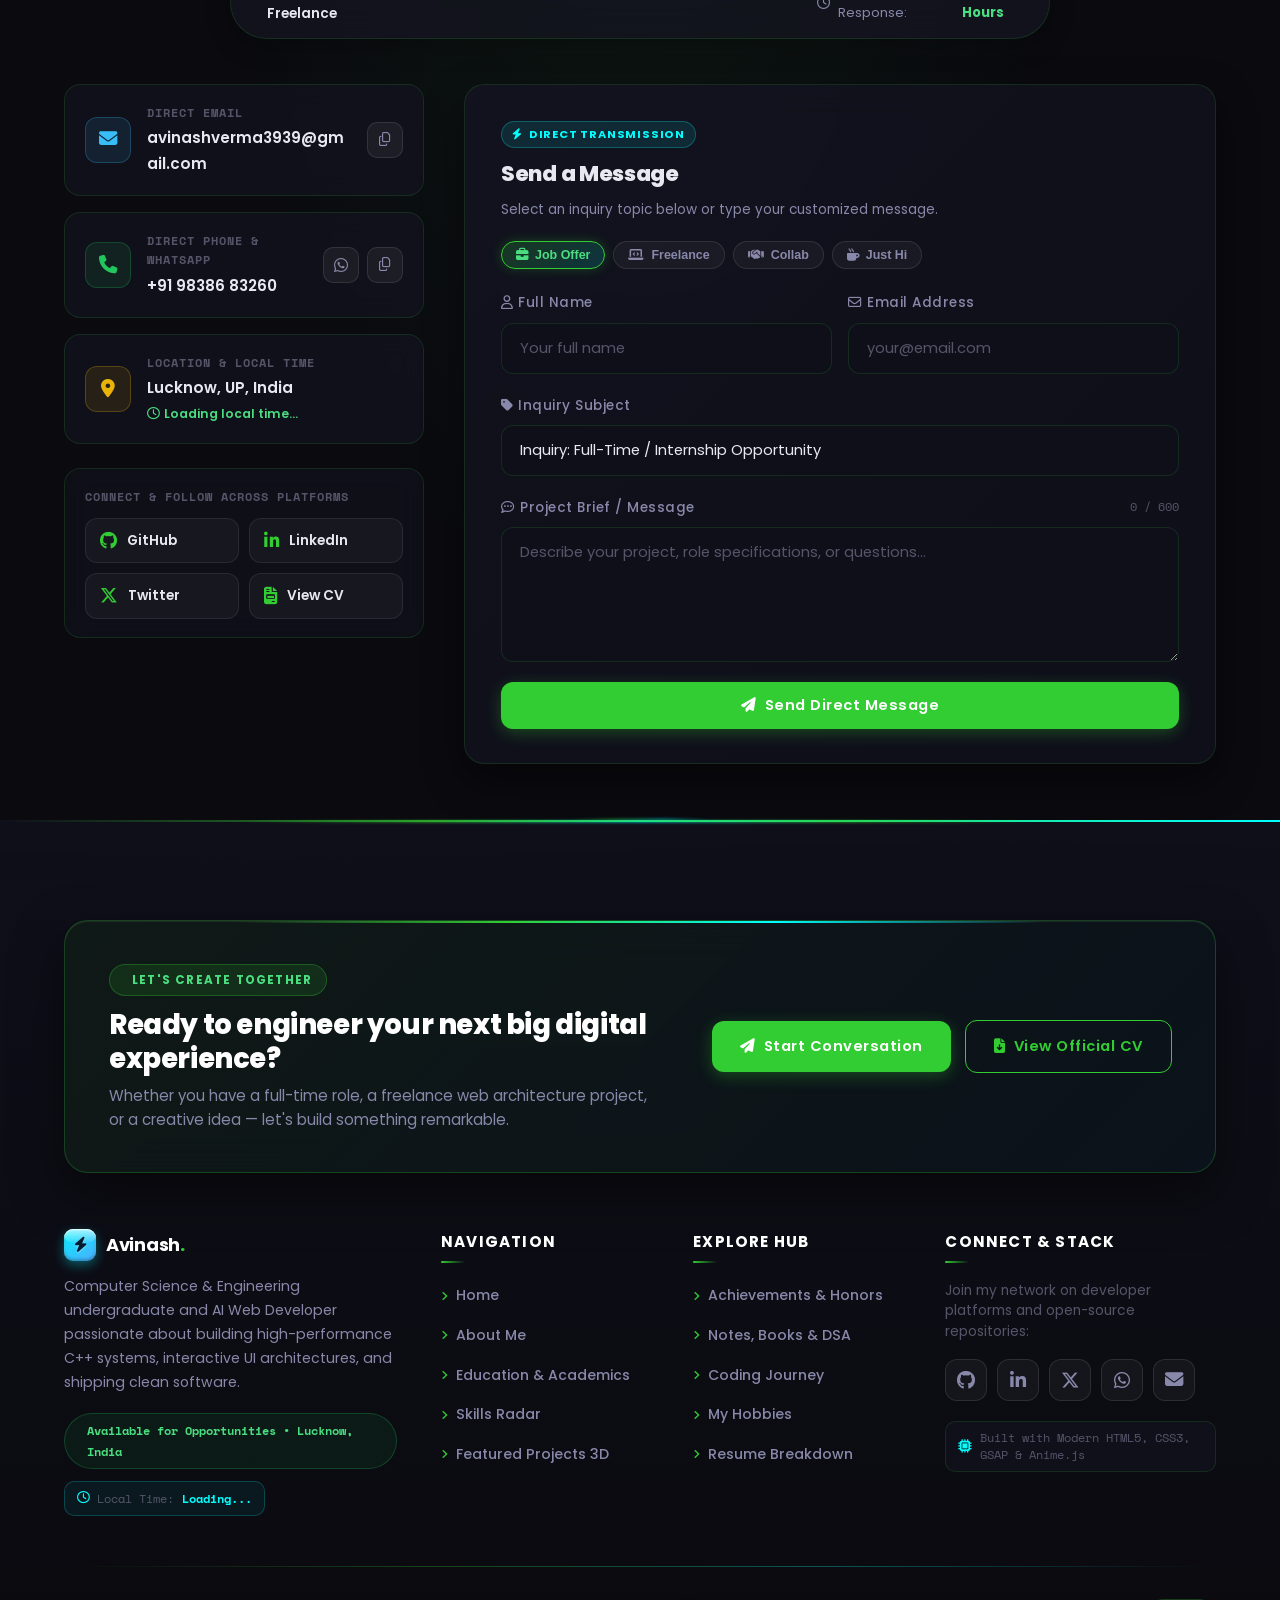
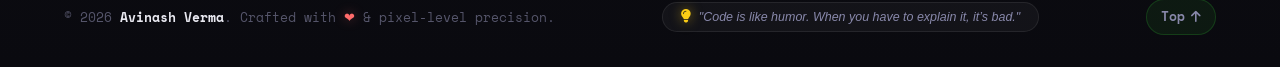
==== commit 552c38f8: "commit" ====
--- a/index.html
+++ b/index.html
@@ -1336,7 +1336,7 @@
     <!-- Resource Preview Modal -->
     <div class="resource-modal-overlay" id="resourceModalOverlay" role="dialog" aria-modal="true"
         aria-label="Resource Preview" tabindex="-1">
-        <div class="resource-modal">
+        <div class="resource-modal" id="resourceModalContainer">
             <button class="resource-modal-close" id="resourceModalClose" aria-label="Close preview">
                 <i class="fa-solid fa-xmark"></i>
             </button>
--- a/index.css
+++ b/index.css
@@ -25,7 +25,7 @@
   --transition: 0.3s cubic-bezier(0.4, 0, 0.2, 1);
   --transition-smooth: 0.5s cubic-bezier(0.22, 1, 0.36, 1);
   --transition-spring: 0.6s cubic-bezier(0.34, 1.56, 0.64, 1);
-  --section-padding: 42px 0;
+  --section-padding: 56px 0;
   --glow-accent: rgba(50, 205, 50, 0.15);
   --glow-accent-strong: rgba(50, 205, 50, 0.4);
 }
@@ -46,7 +46,6 @@
   overflow-x: hidden;
   -webkit-font-smoothing: antialiased;
   -moz-osx-font-smoothing: grayscale;
-  scroll-snap-type: y proximity;
 }
 
 body {
@@ -152,14 +151,10 @@
   padding: var(--section-padding);
   position: relative;
   overflow: hidden;
-  min-height: 100vh;
-  min-height: 100svh;
   display: flex;
   flex-direction: column;
   justify-content: center;
   scroll-margin-top: 70px;
-  scroll-snap-align: start;
-  scroll-snap-stop: normal;
   box-sizing: border-box;
 }
 
@@ -4842,6 +4837,9 @@
 /* =============================================
    RESOURCE PREVIEW MODAL
    ============================================= */
+/* =============================================
+   25. RESOURCE PREVIEW MODAL — FULL DETAIL READER
+   ============================================= */
 .resource-modal-overlay {
   position: fixed;
   inset: 0;
@@ -4852,7 +4850,7 @@
   display: none;
   align-items: center;
   justify-content: center;
-  padding: 32px;
+  padding: 24px;
   opacity: 0;
   transition: opacity 0.35s ease;
 }
@@ -4863,20 +4861,20 @@
 }
 
 .resource-modal {
-  background: var(--bg-card);
-  border: 1px solid var(--border);
-  border-radius: var(--radius-lg);
-  max-width: 680px;
+  background: var(--bg-card, #12161c);
+  border: 1px solid var(--border, rgba(50, 205, 50, 0.2));
+  border-radius: 20px;
+  max-width: 860px;
   width: 100%;
   max-height: 90vh;
+  height: 88vh;
   overflow: hidden;
   position: relative;
   display: flex;
   flex-direction: column;
-  box-shadow: 0 32px 80px rgba(0, 0, 0, 0.6), 0 0 60px var(--accent-glow);
-  transform: scale(0.92) translateY(20px);
-  transition: transform 0.4s cubic-bezier(0.16, 1, 0.3, 1),
-    opacity 0.4s ease;
+  box-shadow: 0 32px 80px rgba(0, 0, 0, 0.7), 0 0 50px var(--accent-glow, rgba(50, 205, 50, 0.25));
+  transform: scale(0.94) translateY(16px);
+  transition: transform 0.35s cubic-bezier(0.16, 1, 0.3, 1), opacity 0.35s ease;
 }
 
 .resource-modal-overlay.active .resource-modal {
@@ -4885,171 +4883,434 @@
 
 .resource-modal-close {
   position: absolute;
-  top: 16px;
-  right: 16px;
-  width: 40px;
-  height: 40px;
+  top: 18px;
+  right: 18px;
+  width: 38px;
+  height: 38px;
   border-radius: 50%;
   background: rgba(50, 205, 50, 0.1);
-  border: 1px solid var(--border);
-  color: var(--text-primary);
+  border: 1px solid var(--border, rgba(50, 205, 50, 0.2));
+  color: var(--text-primary, #fff);
   display: flex;
   align-items: center;
   justify-content: center;
   font-size: 1.1rem;
   cursor: pointer;
-  transition: var(--transition);
-  z-index: 10;
+  transition: var(--transition, all 0.25s ease);
+  z-index: 20;
 }
 
 .resource-modal-close:hover {
-  background: var(--accent);
+  background: var(--accent, #32cd32);
   color: #fff;
-  border-color: var(--accent);
-  transform: rotate(90deg) scale(1.1);
-}
-
-.resource-modal-body {
-  overflow-y: auto;
-  padding: 0;
+  border-color: var(--accent, #32cd32);
+  transform: rotate(90deg) scale(1.08);
 }
 
 /* Modal Header */
 .resource-modal-header {
-  padding: 32px 32px 0;
+  padding: 22px 28px 16px;
   display: flex;
   align-items: flex-start;
-  gap: 20px;
+  gap: 18px;
+  border-bottom: 1px solid var(--border, rgba(255, 255, 255, 0.08));
+  background: rgba(18, 22, 28, 0.98);
+  flex-shrink: 0;
+  position: relative;
 }
 
 .resource-modal-icon {
-  width: 60px;
-  height: 60px;
-  border-radius: 16px;
+  width: 54px;
+  height: 54px;
+  border-radius: 14px;
   display: flex;
   align-items: center;
   justify-content: center;
-  font-size: 1.6rem;
-  color: var(--accent);
+  font-size: 1.5rem;
+  color: var(--accent, #32cd32);
   flex-shrink: 0;
-  border: 1px solid var(--border);
+  border: 1px solid var(--border, rgba(50, 205, 50, 0.25));
 }
 
 .resource-modal-icon.notes-bg {
-  background: linear-gradient(135deg, rgba(50, 205, 50, 0.15), rgba(0, 255, 255, 0.08));
+  background: linear-gradient(135deg, rgba(50, 205, 50, 0.18), rgba(0, 255, 255, 0.1));
 }
 
 .resource-modal-icon.books-bg {
-  background: linear-gradient(135deg, rgba(147, 51, 234, 0.15), rgba(50, 205, 50, 0.08));
+  background: linear-gradient(135deg, rgba(147, 51, 234, 0.2), rgba(50, 205, 50, 0.1));
 }
 
 .resource-modal-icon.questions-bg {
-  background: linear-gradient(135deg, rgba(251, 146, 60, 0.15), rgba(50, 205, 50, 0.08));
+  background: linear-gradient(135deg, rgba(251, 146, 60, 0.2), rgba(50, 205, 50, 0.1));
 }
 
 .resource-modal-header-text {
   flex: 1;
+  padding-right: 44px;
 }
 
 .resource-modal-title {
-  font-size: 1.3rem;
+  font-size: 1.35rem;
   font-weight: 700;
-  color: var(--text-primary);
-  margin-bottom: 6px;
-  line-height: 1.3;
+  color: var(--text-primary, #fff);
+  margin-bottom: 8px;
+  line-height: 1.25;
+}
+
+.resource-modal-meta-row {
+  display: flex;
+  flex-wrap: wrap;
+  align-items: center;
+  gap: 12px;
 }
 
 .resource-modal-category {
   display: inline-flex;
   align-items: center;
   gap: 6px;
-  background: rgba(50, 205, 50, 0.1);
-  border: 1px solid var(--border);
+  background: rgba(50, 205, 50, 0.12);
+  border: 1px solid var(--border, rgba(50, 205, 50, 0.25));
   border-radius: 50px;
-  padding: 4px 14px;
+  padding: 4px 12px;
   font-size: 0.75rem;
   font-weight: 600;
-  color: var(--accent);
-  font-family: var(--font-mono);
-}
-
-.resource-modal-category i {
-  font-size: 0.68rem;
-}
-
-/* Modal Content */
-.resource-modal-content {
-  padding: 28px 32px;
-}
-
-.resource-modal-desc {
-  color: var(--text-secondary);
-  font-size: 0.95rem;
-  line-height: 1.8;
-  margin-bottom: 24px;
-}
-
-/* Content preview (markdown-style) */
-.resource-modal-preview {
-  background: var(--bg-secondary);
-  border: 1px solid var(--border);
-  border-radius: var(--radius);
-  padding: 24px;
-  margin-bottom: 24px;
-  font-family: var(--font-mono);
-  font-size: 0.85rem;
-  line-height: 1.9;
-  color: var(--text-secondary);
-}
-
-.resource-modal-preview h4 {
-  color: var(--accent);
-  font-size: 0.9rem;
+  color: var(--accent, #32cd32);
+  font-family: var(--font-mono, monospace);
+}
+
+.resource-modal-switcher {
+  display: inline-flex;
+  align-items: center;
+  gap: 6px;
+  font-size: 0.78rem;
+  color: var(--text-secondary, #94a3b8);
+}
+
+.resource-modal-select {
+  background: rgba(0, 0, 0, 0.45);
+  border: 1px solid var(--border, rgba(50, 205, 50, 0.25));
+  color: var(--text-primary, #fff);
+  padding: 4px 10px;
+  border-radius: 8px;
+  font-size: 0.78rem;
+  outline: none;
+  cursor: pointer;
+  font-family: inherit;
+}
+.resource-modal-select:focus {
+  border-color: var(--accent, #32cd32);
+}
+
+/* Modal Nav Tabs */
+.resource-modal-tabs {
+  display: flex;
+  gap: 6px;
+  padding: 10px 28px;
+  background: rgba(10, 14, 18, 0.6);
+  border-bottom: 1px solid var(--border, rgba(255, 255, 255, 0.08));
+  overflow-x: auto;
+  flex-shrink: 0;
+  scrollbar-width: none;
+}
+.resource-modal-tabs::-webkit-scrollbar {
+  display: none;
+}
+
+.res-modal-tab-btn {
+  background: transparent;
+  border: 1px solid transparent;
+  color: var(--text-secondary, #94a3b8);
+  padding: 7px 16px;
+  border-radius: 30px;
+  font-size: 0.82rem;
   font-weight: 600;
+  cursor: pointer;
+  display: inline-flex;
+  align-items: center;
+  gap: 7px;
+  transition: all 0.2s ease;
+  white-space: nowrap;
+}
+
+.res-modal-tab-btn:hover {
+  color: var(--text-primary, #fff);
+  background: rgba(255, 255, 255, 0.05);
+}
+
+.res-modal-tab-btn.active {
+  color: var(--accent, #32cd32);
+  background: rgba(50, 205, 50, 0.12);
+  border-color: rgba(50, 205, 50, 0.35);
+  box-shadow: 0 0 14px rgba(50, 205, 50, 0.15);
+}
+
+/* Modal Scrollable Body */
+.resource-modal-body {
+  flex: 1 1 auto;
+  overflow-y: auto;
+  padding: 24px 28px;
+  scrollbar-width: thin;
+  scrollbar-color: var(--accent, #32cd32) rgba(0, 0, 0, 0.2);
+}
+.resource-modal-body::-webkit-scrollbar {
+  width: 6px;
+}
+.resource-modal-body::-webkit-scrollbar-track {
+  background: rgba(0, 0, 0, 0.15);
+}
+.resource-modal-body::-webkit-scrollbar-thumb {
+  background: var(--accent, #32cd32);
+  border-radius: 10px;
+}
+
+/* Tab Panels */
+.res-tab-panel {
+  display: none;
+  animation: resFadeIn 0.25s ease forwards;
+}
+.res-tab-panel.active {
+  display: block;
+}
+@keyframes resFadeIn {
+  from { opacity: 0; transform: translateY(6px); }
+  to { opacity: 1; transform: translateY(0); }
+}
+
+/* Stat Grid */
+.res-stat-grid {
+  display: grid;
+  grid-template-columns: repeat(auto-fit, minmax(160px, 1fr));
+  gap: 12px;
+  margin-bottom: 22px;
+}
+
+.res-stat-card {
+  background: rgba(255, 255, 255, 0.03);
+  border: 1px solid var(--border, rgba(255, 255, 255, 0.07));
+  border-radius: 12px;
+  padding: 12px 14px;
+  display: flex;
+  align-items: center;
+  gap: 12px;
+}
+
+.res-stat-icon {
+  width: 36px;
+  height: 36px;
+  border-radius: 10px;
+  background: rgba(50, 205, 50, 0.1);
+  color: var(--accent, #32cd32);
+  display: flex;
+  align-items: center;
+  justify-content: center;
+  font-size: 1rem;
+}
+
+.res-stat-label {
+  font-size: 0.72rem;
+  color: var(--text-secondary, #94a3b8);
+  display: block;
+  text-transform: uppercase;
+  letter-spacing: 0.5px;
+}
+
+.res-stat-val {
+  font-size: 0.88rem;
+  font-weight: 600;
+  color: var(--text-primary, #fff);
+}
+
+/* Section Cards & Callouts inside modal */
+.res-detail-card {
+  background: rgba(255, 255, 255, 0.025);
+  border: 1px solid var(--border, rgba(255, 255, 255, 0.08));
+  border-radius: 14px;
+  padding: 20px;
+  margin-bottom: 20px;
+}
+
+.res-detail-card-title {
+  font-size: 1rem;
+  font-weight: 700;
+  color: var(--accent, #32cd32);
   margin-bottom: 12px;
   display: flex;
   align-items: center;
-  gap: 8px;
-}
-
-.resource-modal-preview ul {
-  padding-left: 20px;
+  gap: 9px;
+}
+
+.res-detail-card p {
+  color: var(--text-secondary, #cbd5e1);
+  font-size: 0.92rem;
+  line-height: 1.75;
+  margin-bottom: 12px;
+}
+
+/* Bullet list with icons */
+.res-topic-list {
+  list-style: none;
+  padding: 0;
   margin: 0;
-}
-
-.resource-modal-preview li {
-  list-style: disc;
-  margin-bottom: 6px;
-  color: var(--text-secondary);
-}
-
-.resource-modal-preview li::marker {
-  color: var(--accent);
-}
-
-.resource-modal-list {
-  list-style: none !important;
-  padding: 0 !important;
-  margin: 0 !important;
   display: flex;
   flex-direction: column;
-  gap: 8px;
-}
-
-.resource-modal-list li {
-  list-style: none !important;
+  gap: 10px;
+}
+
+.res-topic-list li {
   display: flex;
   align-items: flex-start;
   gap: 10px;
-  line-height: 1.5;
-  color: var(--text-secondary);
-}
-
-.resource-modal-list li i {
-  color: var(--accent);
+  font-size: 0.9rem;
+  color: var(--text-secondary, #e2e8f0);
+  line-height: 1.55;
+  padding: 8px 12px;
+  background: rgba(255, 255, 255, 0.02);
+  border: 1px solid rgba(255, 255, 255, 0.04);
+  border-radius: 8px;
+}
+
+.res-topic-list li i {
+  color: var(--accent, #32cd32);
   margin-top: 3px;
-  font-size: 0.8rem;
+  font-size: 0.85rem;
   flex-shrink: 0;
+}
+
+.res-topic-list li strong {
+  color: var(--text-primary, #fff);
+}
+
+/* Code Snippet Box */
+.res-code-box {
+  background: #090d12;
+  border: 1px solid rgba(50, 205, 50, 0.2);
+  border-radius: 10px;
+  padding: 16px;
+  margin: 14px 0;
+  font-family: var(--font-mono, 'Fira Code', monospace);
+  font-size: 0.82rem;
+  line-height: 1.6;
+  color: #38bdf8;
+  overflow-x: auto;
+  position: relative;
+}
+
+.res-code-header {
+  display: flex;
+  align-items: center;
+  justify-content: space-between;
+  border-bottom: 1px solid rgba(255, 255, 255, 0.08);
+  padding-bottom: 8px;
+  margin-bottom: 12px;
+  font-size: 0.75rem;
+  color: #94a3b8;
+}
+
+.res-code-header span {
+  display: inline-flex;
+  align-items: center;
+  gap: 6px;
+}
+
+/* Complexity / Comparison Table */
+.res-table-wrap {
+  overflow-x: auto;
+  margin: 14px 0;
+}
+
+.res-table {
+  width: 100%;
+  border-collapse: collapse;
+  font-size: 0.84rem;
+}
+
+.res-table th {
+  background: rgba(50, 205, 50, 0.1);
+  color: var(--accent, #32cd32);
+  text-align: left;
+  padding: 10px 14px;
+  border: 1px solid var(--border, rgba(255, 255, 255, 0.08));
+  font-weight: 600;
+}
+
+.res-table td {
+  padding: 10px 14px;
+  border: 1px solid rgba(255, 255, 255, 0.06);
+  color: var(--text-secondary, #cbd5e1);
+}
+
+.res-table tr:nth-child(even) {
+  background: rgba(255, 255, 255, 0.02);
+}
+
+/* Question Cards */
+.res-question-card {
+  background: rgba(255, 255, 255, 0.025);
+  border: 1px solid var(--border, rgba(255, 255, 255, 0.08));
+  border-radius: 12px;
+  padding: 16px;
+  margin-bottom: 14px;
+  transition: transform 0.2s ease, border-color 0.2s ease;
+}
+
+.res-question-card:hover {
+  border-color: rgba(50, 205, 50, 0.35);
+  transform: translateY(-2px);
+}
+
+.res-question-top {
+  display: flex;
+  align-items: center;
+  justify-content: space-between;
+  gap: 12px;
+  margin-bottom: 8px;
+  flex-wrap: wrap;
+}
+
+.res-question-num {
+  font-family: var(--font-mono, monospace);
+  font-size: 0.78rem;
+  color: var(--accent, #32cd32);
+  font-weight: 700;
+}
+
+.res-q-badge {
+  padding: 3px 10px;
+  border-radius: 30px;
+  font-size: 0.7rem;
+  font-weight: 600;
+  text-transform: uppercase;
+}
+
+.res-q-badge.easy {
+  background: rgba(34, 197, 94, 0.15);
+  color: #4ade80;
+  border: 1px solid rgba(34, 197, 94, 0.3);
+}
+
+.res-q-badge.medium {
+  background: rgba(234, 179, 8, 0.15);
+  color: #facc15;
+  border: 1px solid rgba(234, 179, 8, 0.3);
+}
+
+.res-q-badge.hard {
+  background: rgba(239, 68, 68, 0.15);
+  color: #f87171;
+  border: 1px solid rgba(239, 68, 68, 0.3);
+}
+
+.res-question-title {
+  font-size: 0.95rem;
+  font-weight: 600;
+  color: var(--text-primary, #fff);
+  margin-bottom: 8px;
+}
+
+.res-question-concept {
+  font-size: 0.85rem;
+  color: var(--text-secondary, #94a3b8);
+  line-height: 1.6;
 }
 
 /* Modal Tags */
@@ -5057,29 +5318,65 @@
   display: flex;
   flex-wrap: wrap;
   gap: 8px;
-  margin-bottom: 24px;
+  margin-top: 16px;
 }
 
 .resource-modal-tags span {
   background: rgba(50, 205, 50, 0.1);
-  color: var(--accent);
-  border: 1px solid var(--border);
-  padding: 4px 14px;
+  color: var(--accent, #32cd32);
+  border: 1px solid var(--border, rgba(50, 205, 50, 0.25));
+  padding: 4px 12px;
   border-radius: 50px;
-  font-size: 0.75rem;
-  font-family: var(--font-mono);
-}
-
-/* Modal Action */
-.resource-modal-actions {
-  padding: 0 32px 28px;
-  display: flex;
+  font-size: 0.74rem;
+  font-family: var(--font-mono, monospace);
+}
+
+/* Modal Fixed Footer */
+.resource-modal-footer {
+  padding: 16px 28px;
+  background: rgba(14, 18, 24, 0.98);
+  border-top: 1px solid var(--border, rgba(255, 255, 255, 0.08));
+  display: flex;
+  align-items: center;
+  justify-content: space-between;
   gap: 12px;
-}
-
-.resource-modal-actions .btn {
-  flex: 1;
-  justify-content: center;
+  flex-shrink: 0;
+  flex-wrap: wrap;
+}
+
+.res-modal-btn-group {
+  display: flex;
+  align-items: center;
+  gap: 10px;
+}
+
+.res-footer-note {
+  font-size: 0.78rem;
+  color: var(--text-secondary, #94a3b8);
+  display: flex;
+  align-items: center;
+  gap: 6px;
+}
+
+/* Responsive adjustments */
+@media (max-width: 768px) {
+  .resource-modal {
+    max-width: 95vw;
+    height: 92vh;
+    max-height: 92vh;
+  }
+  .resource-modal-header {
+    padding: 18px 20px 14px;
+  }
+  .resource-modal-tabs {
+    padding: 8px 18px;
+  }
+  .resource-modal-body {
+    padding: 18px 20px;
+  }
+  .resource-modal-footer {
+    padding: 14px 20px;
+  }
 }
 
 
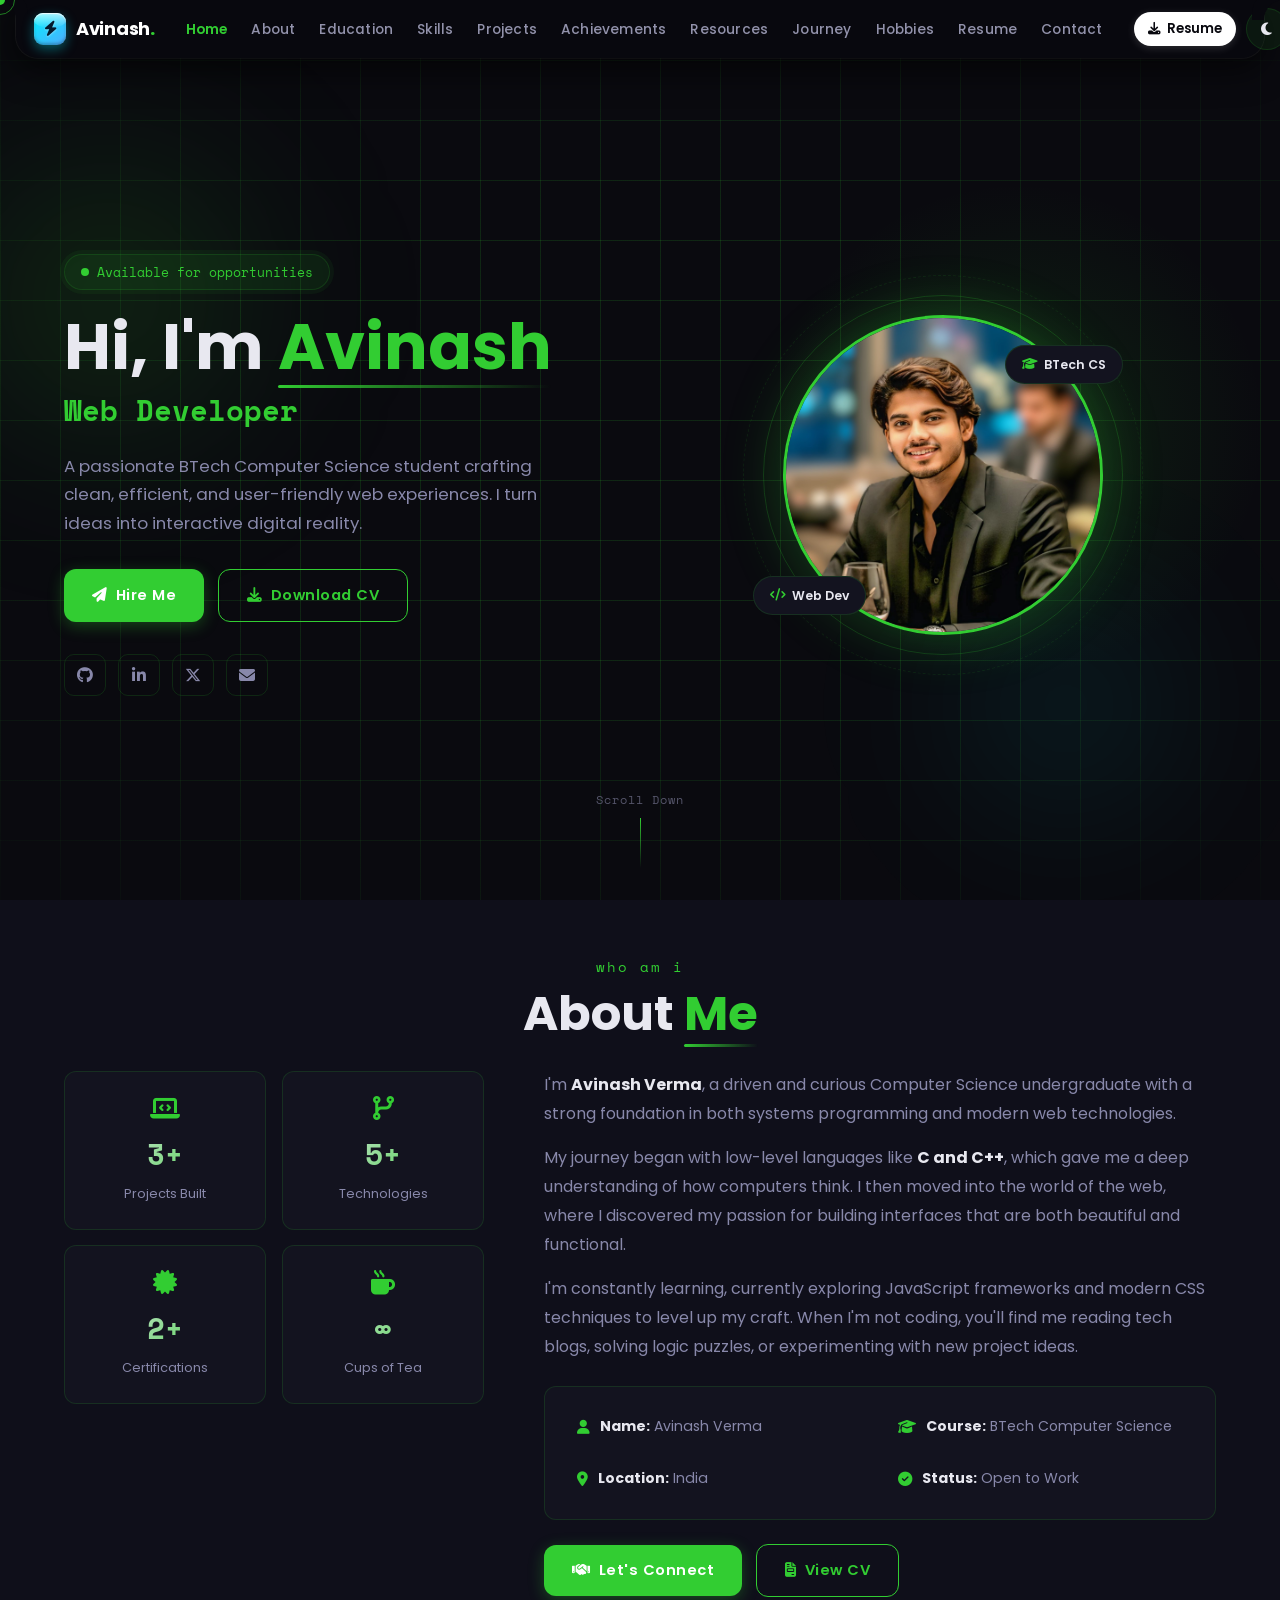
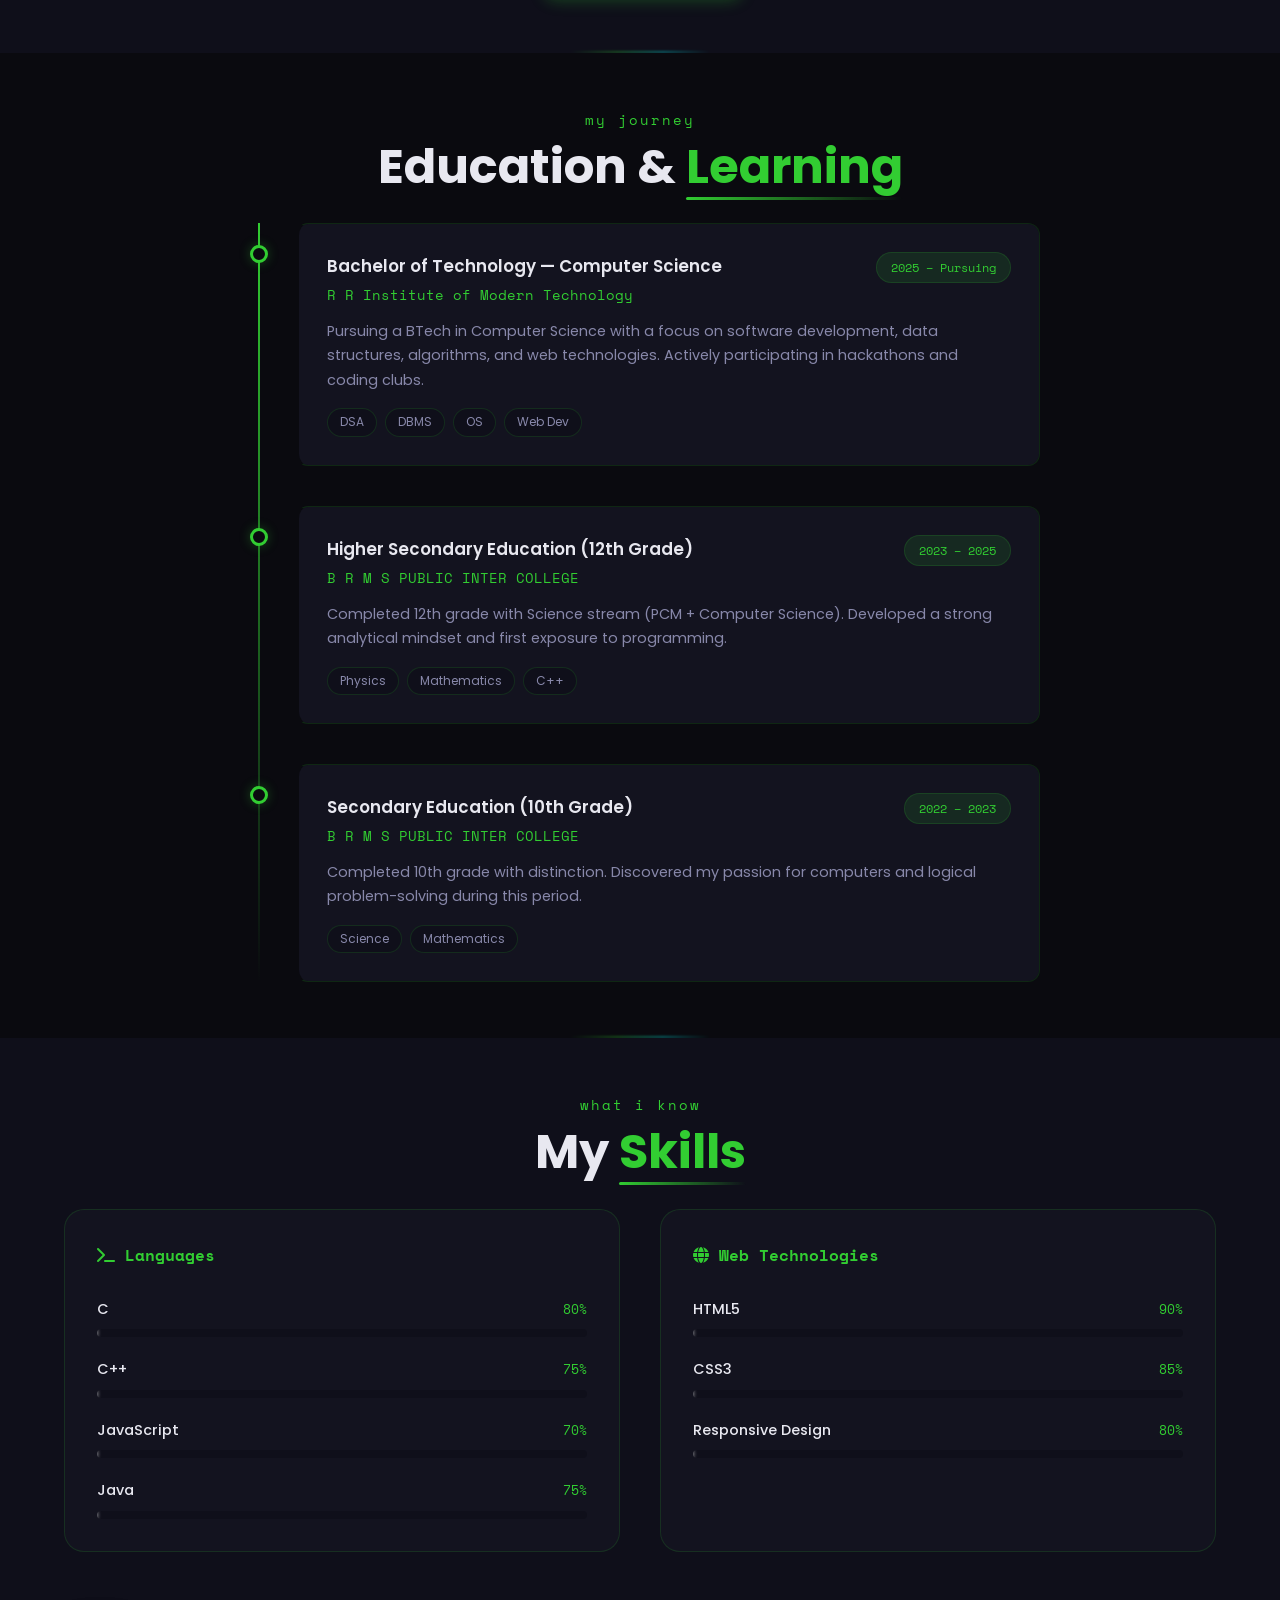
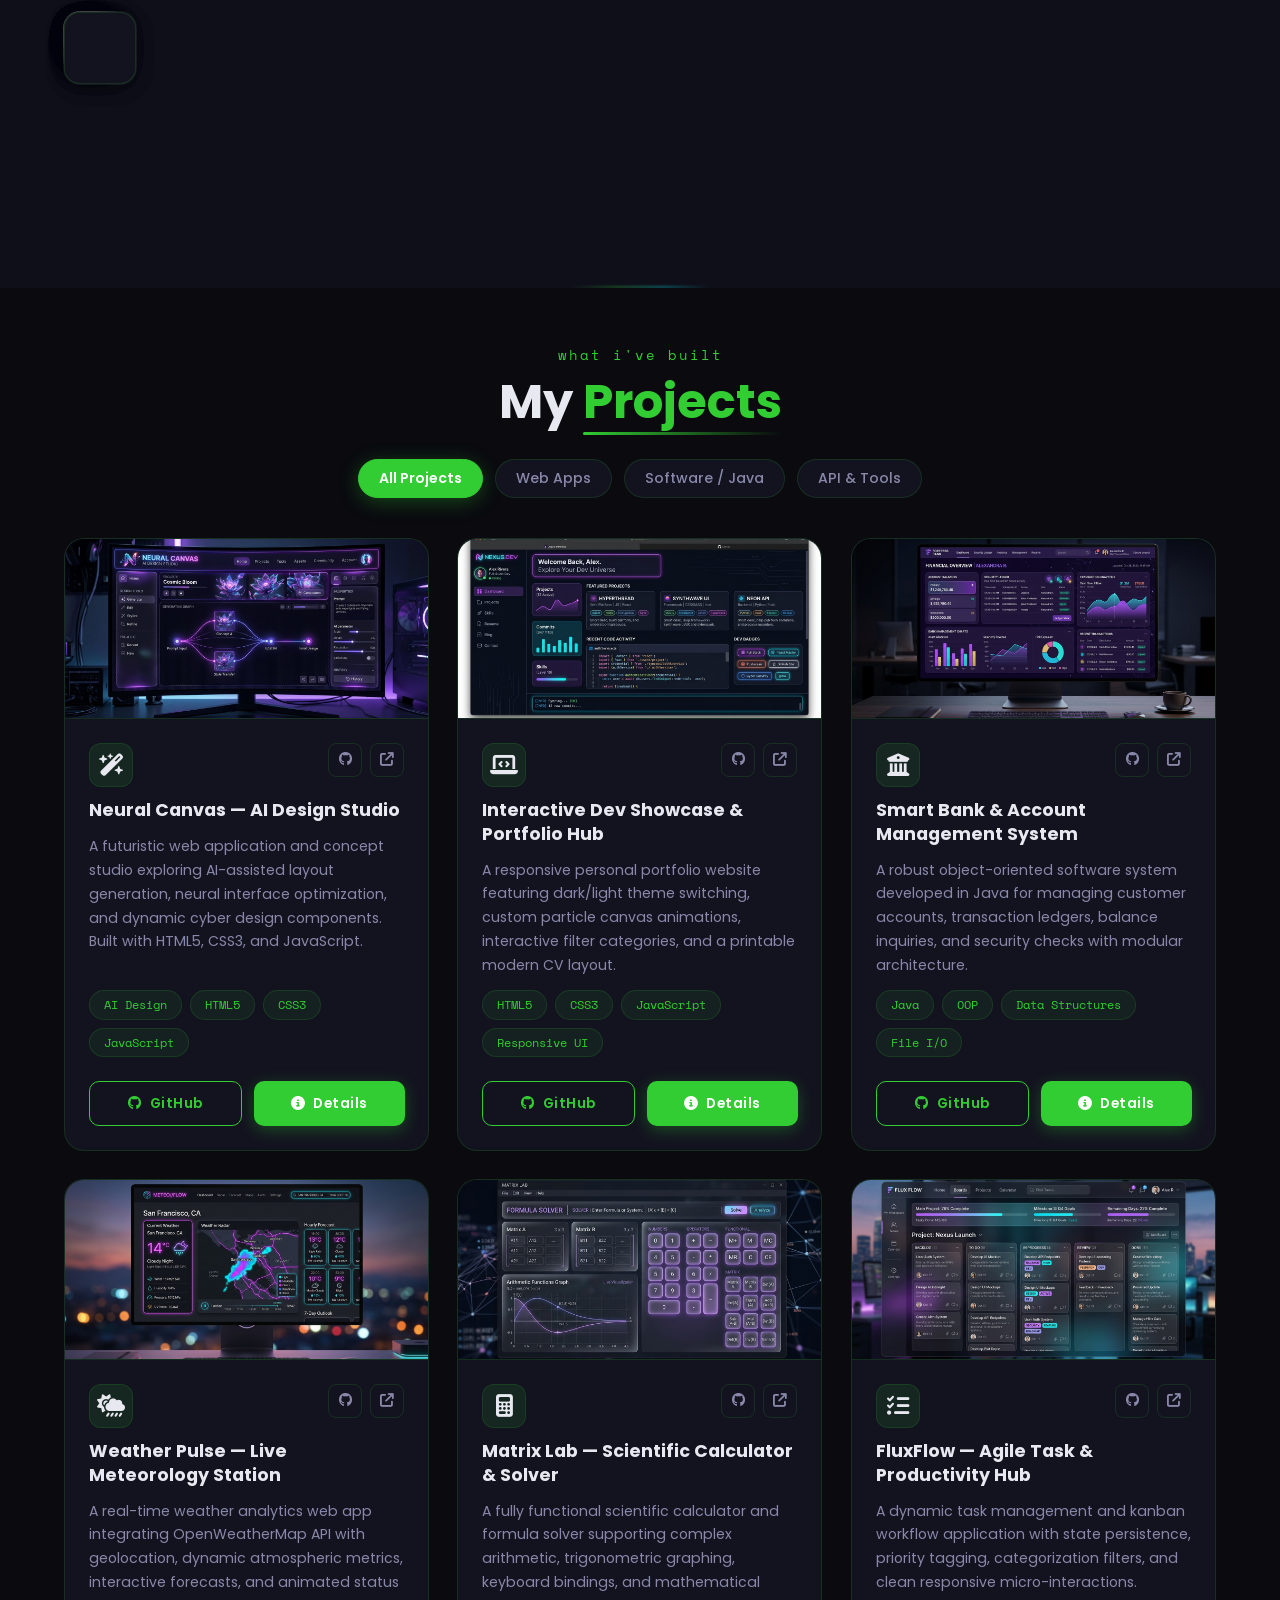
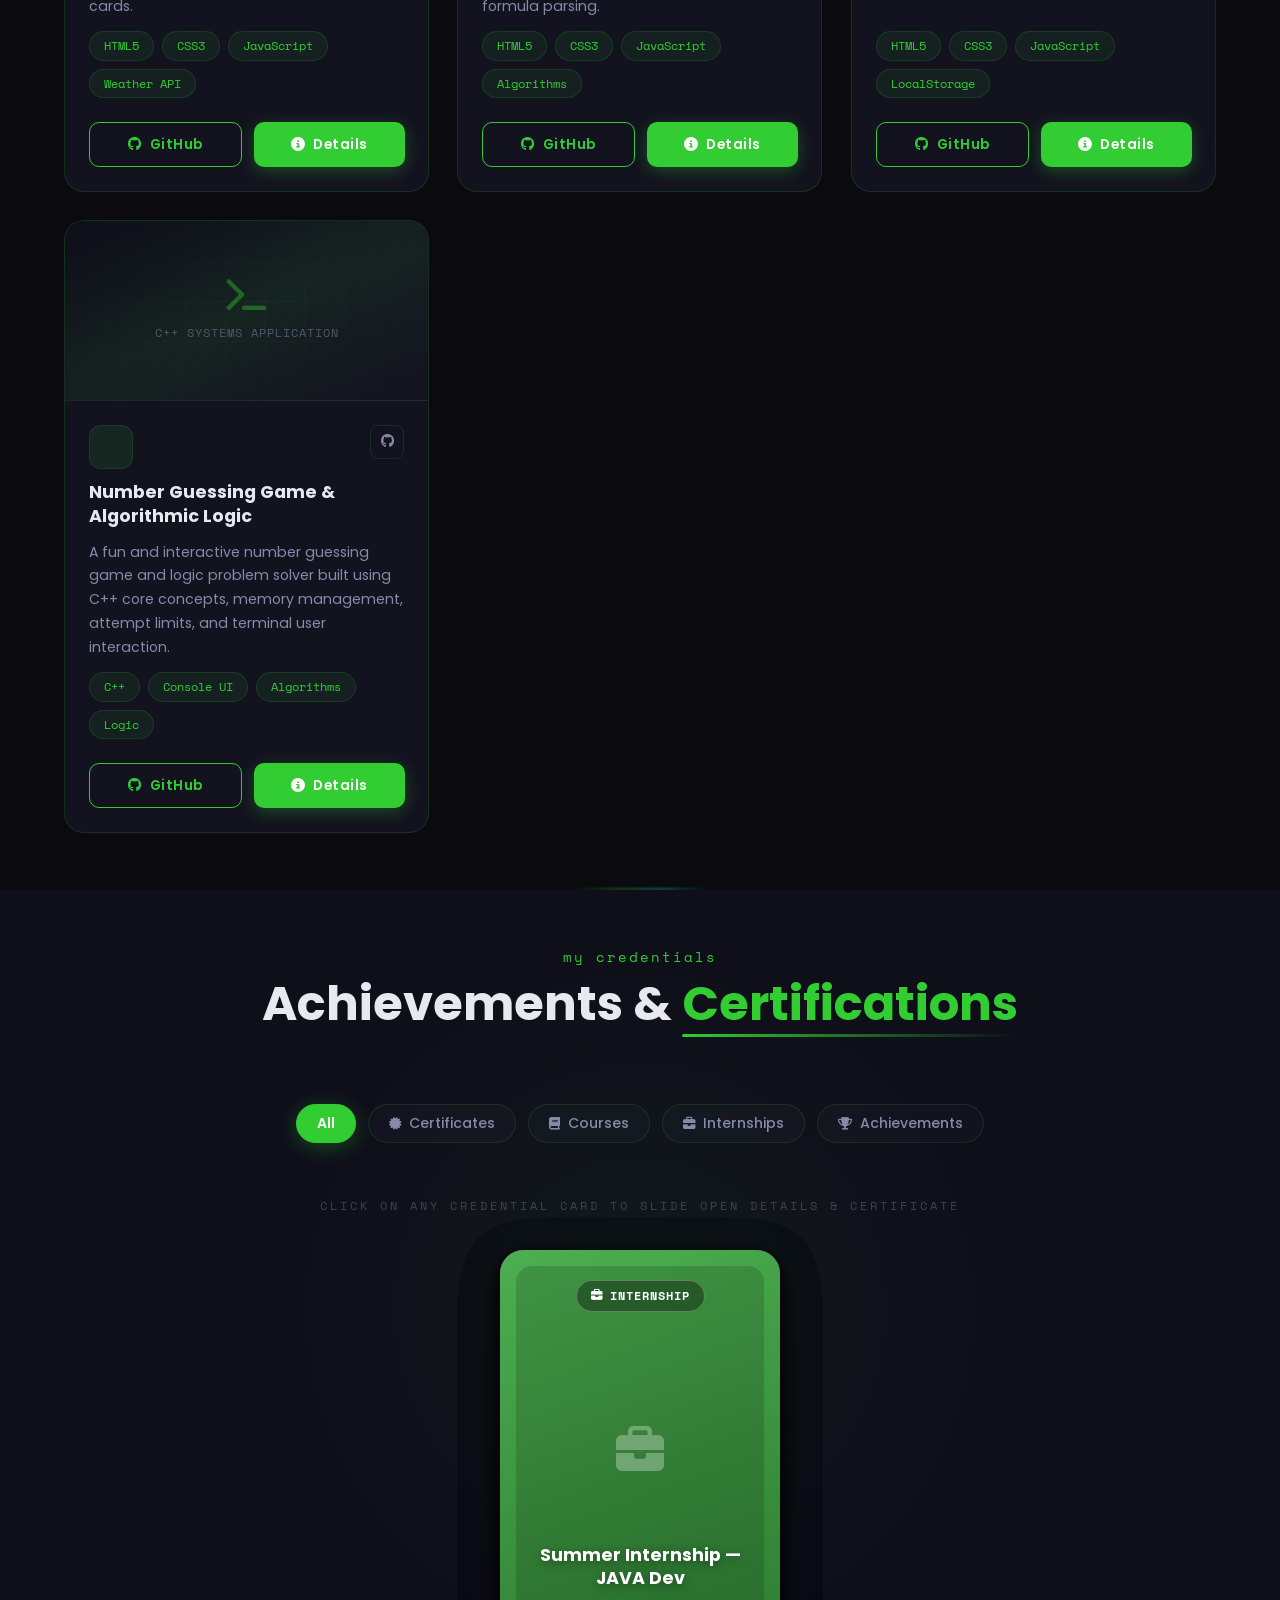
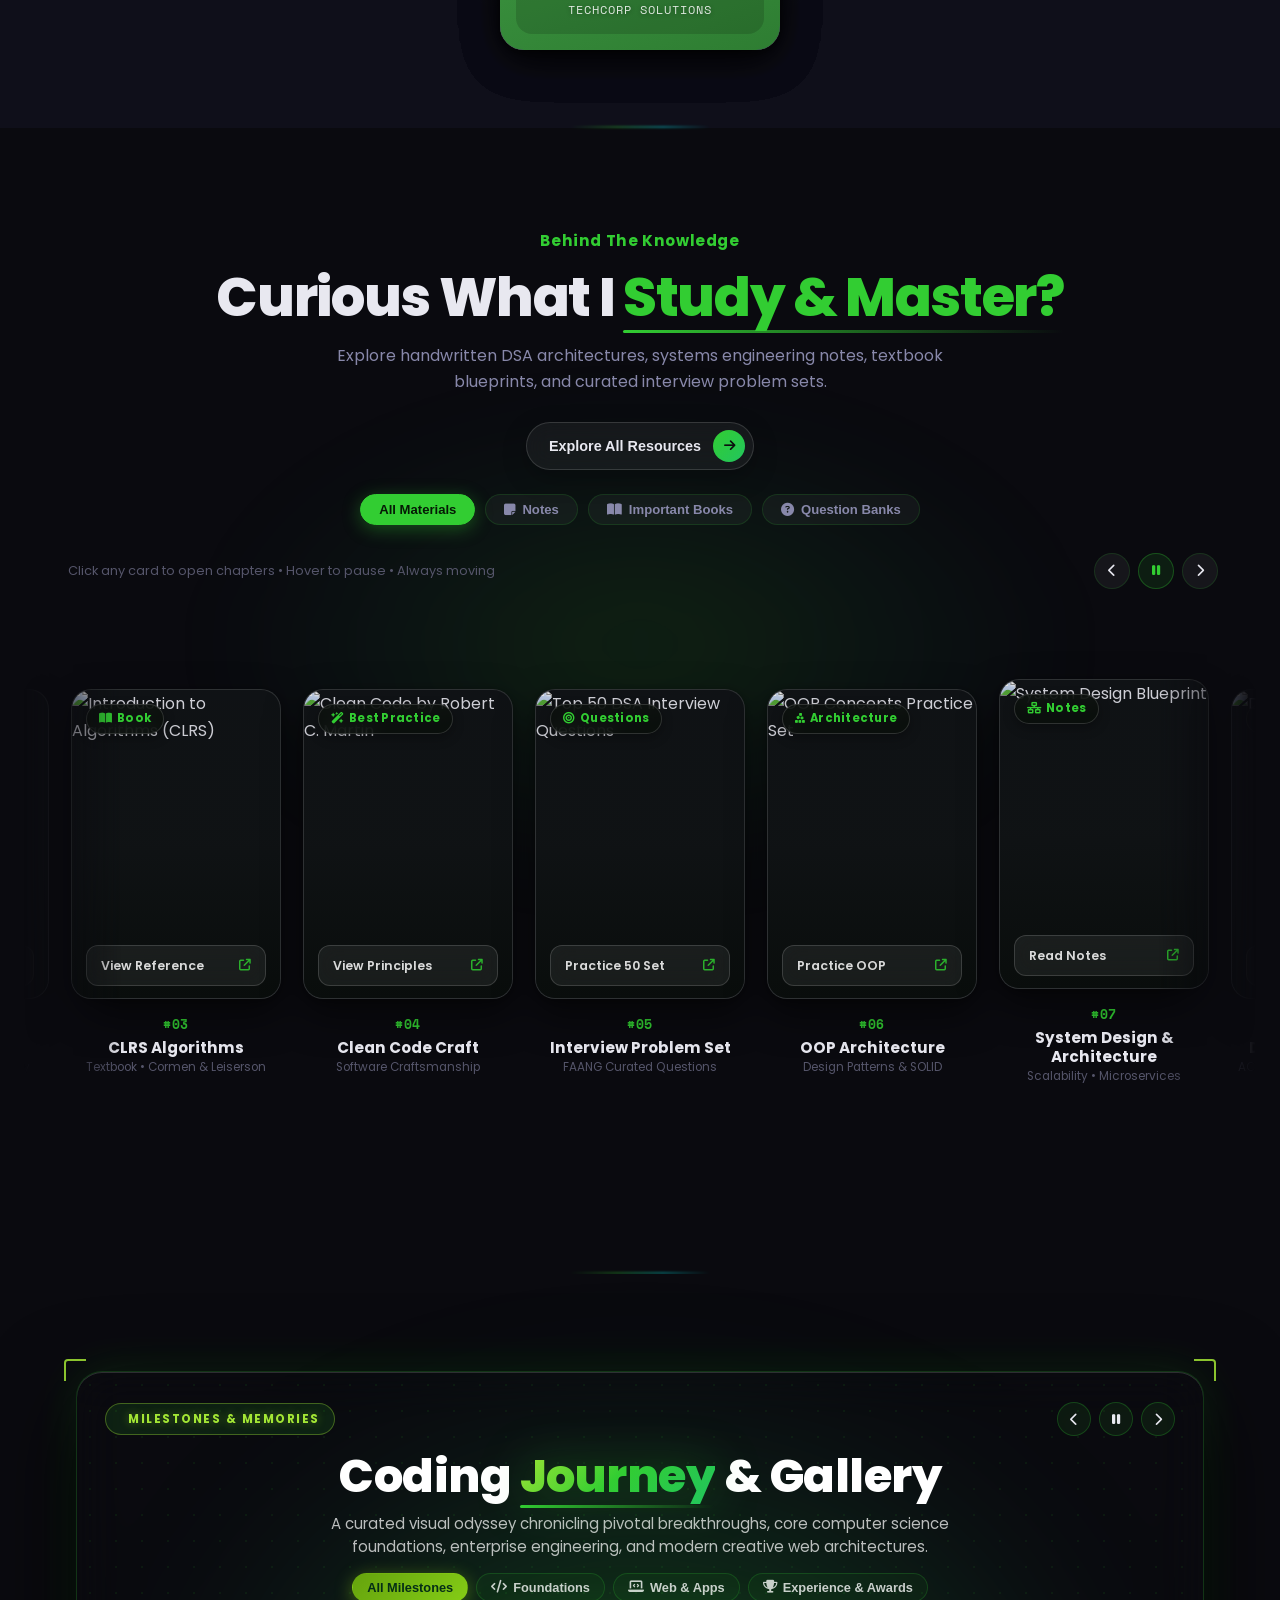
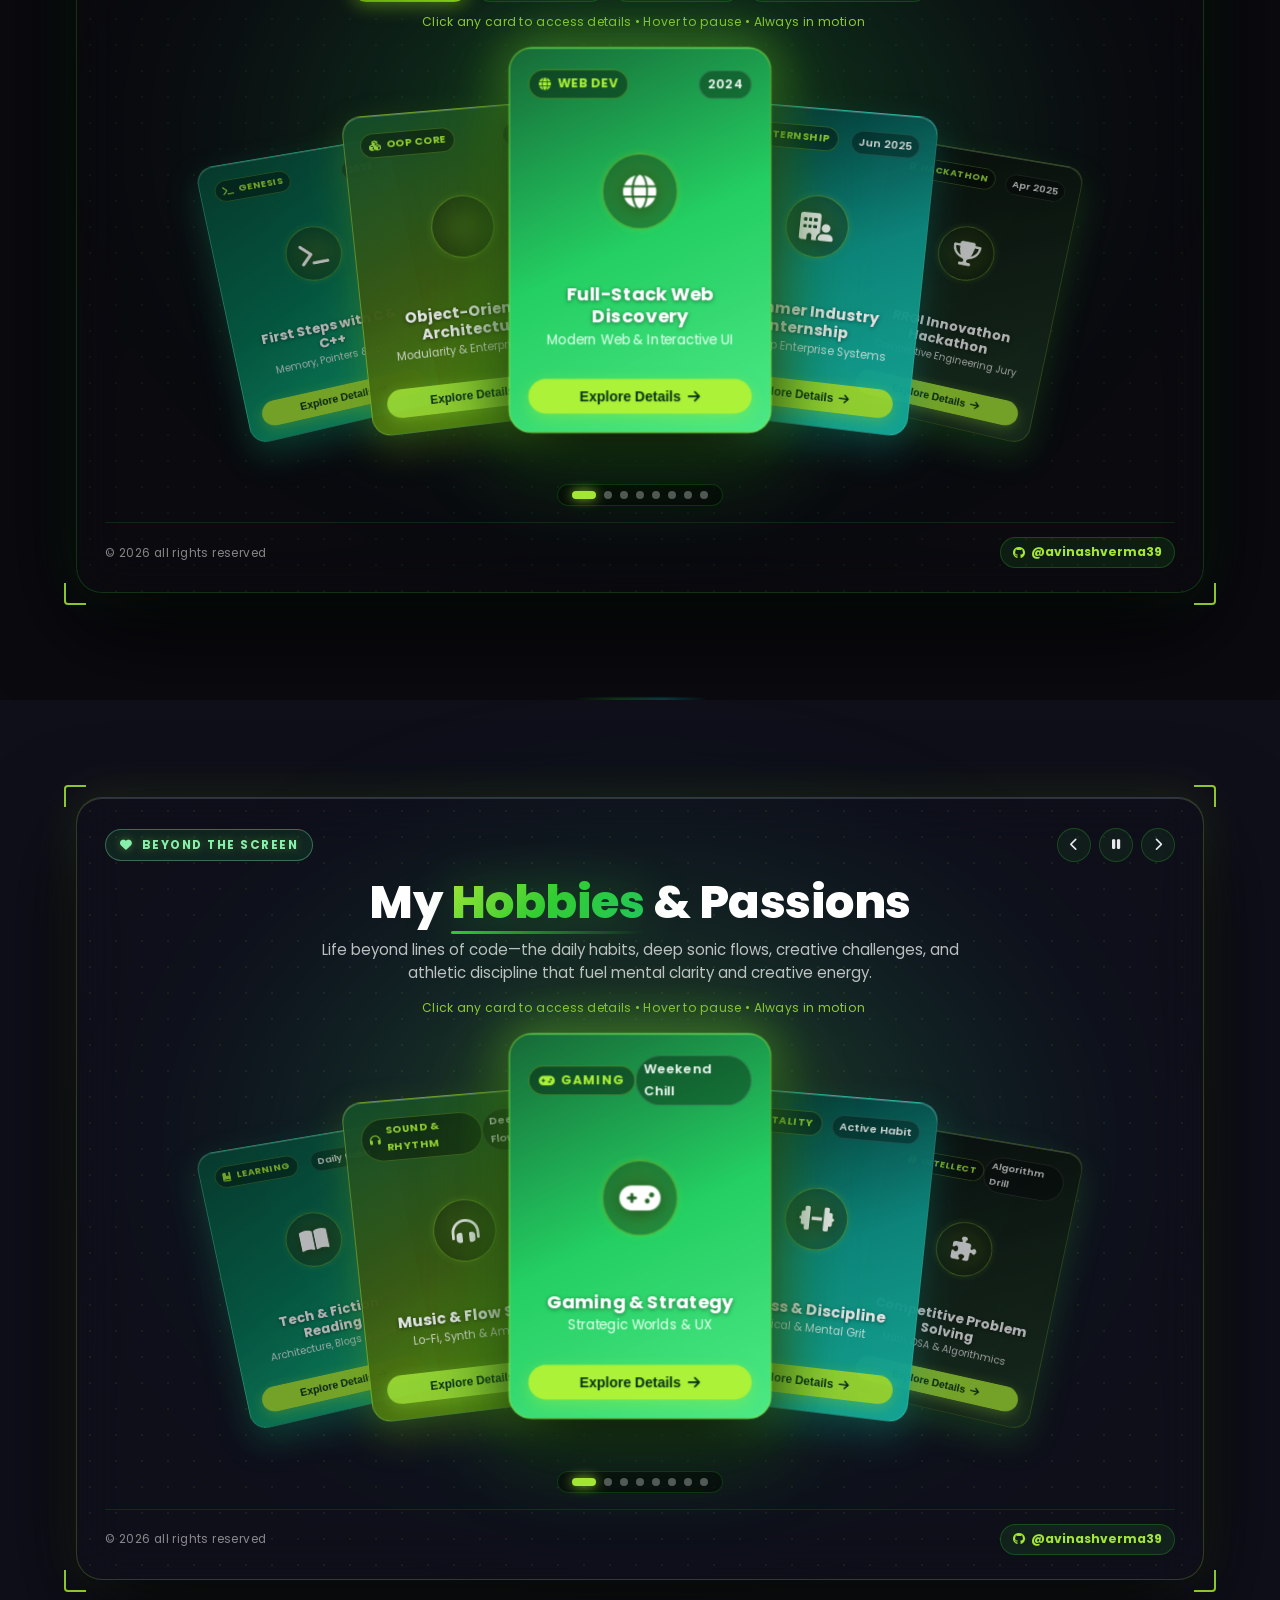
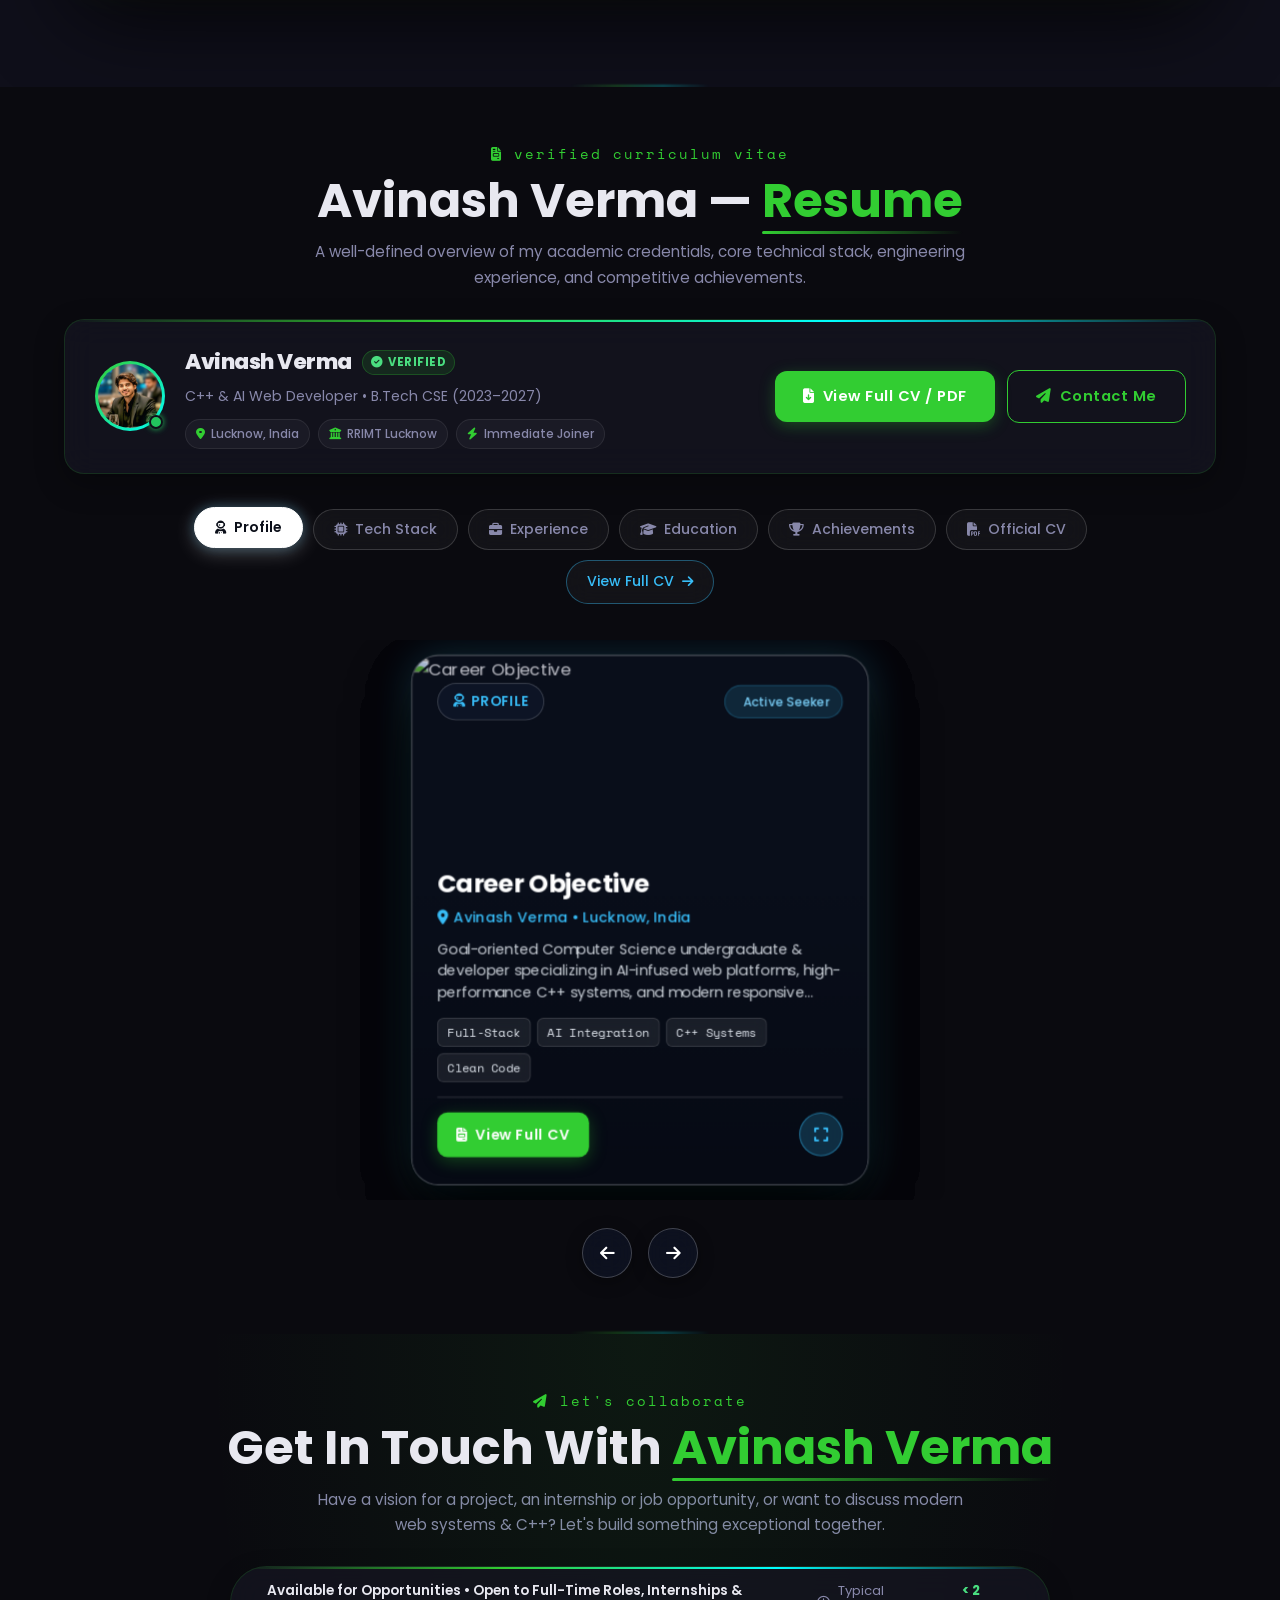
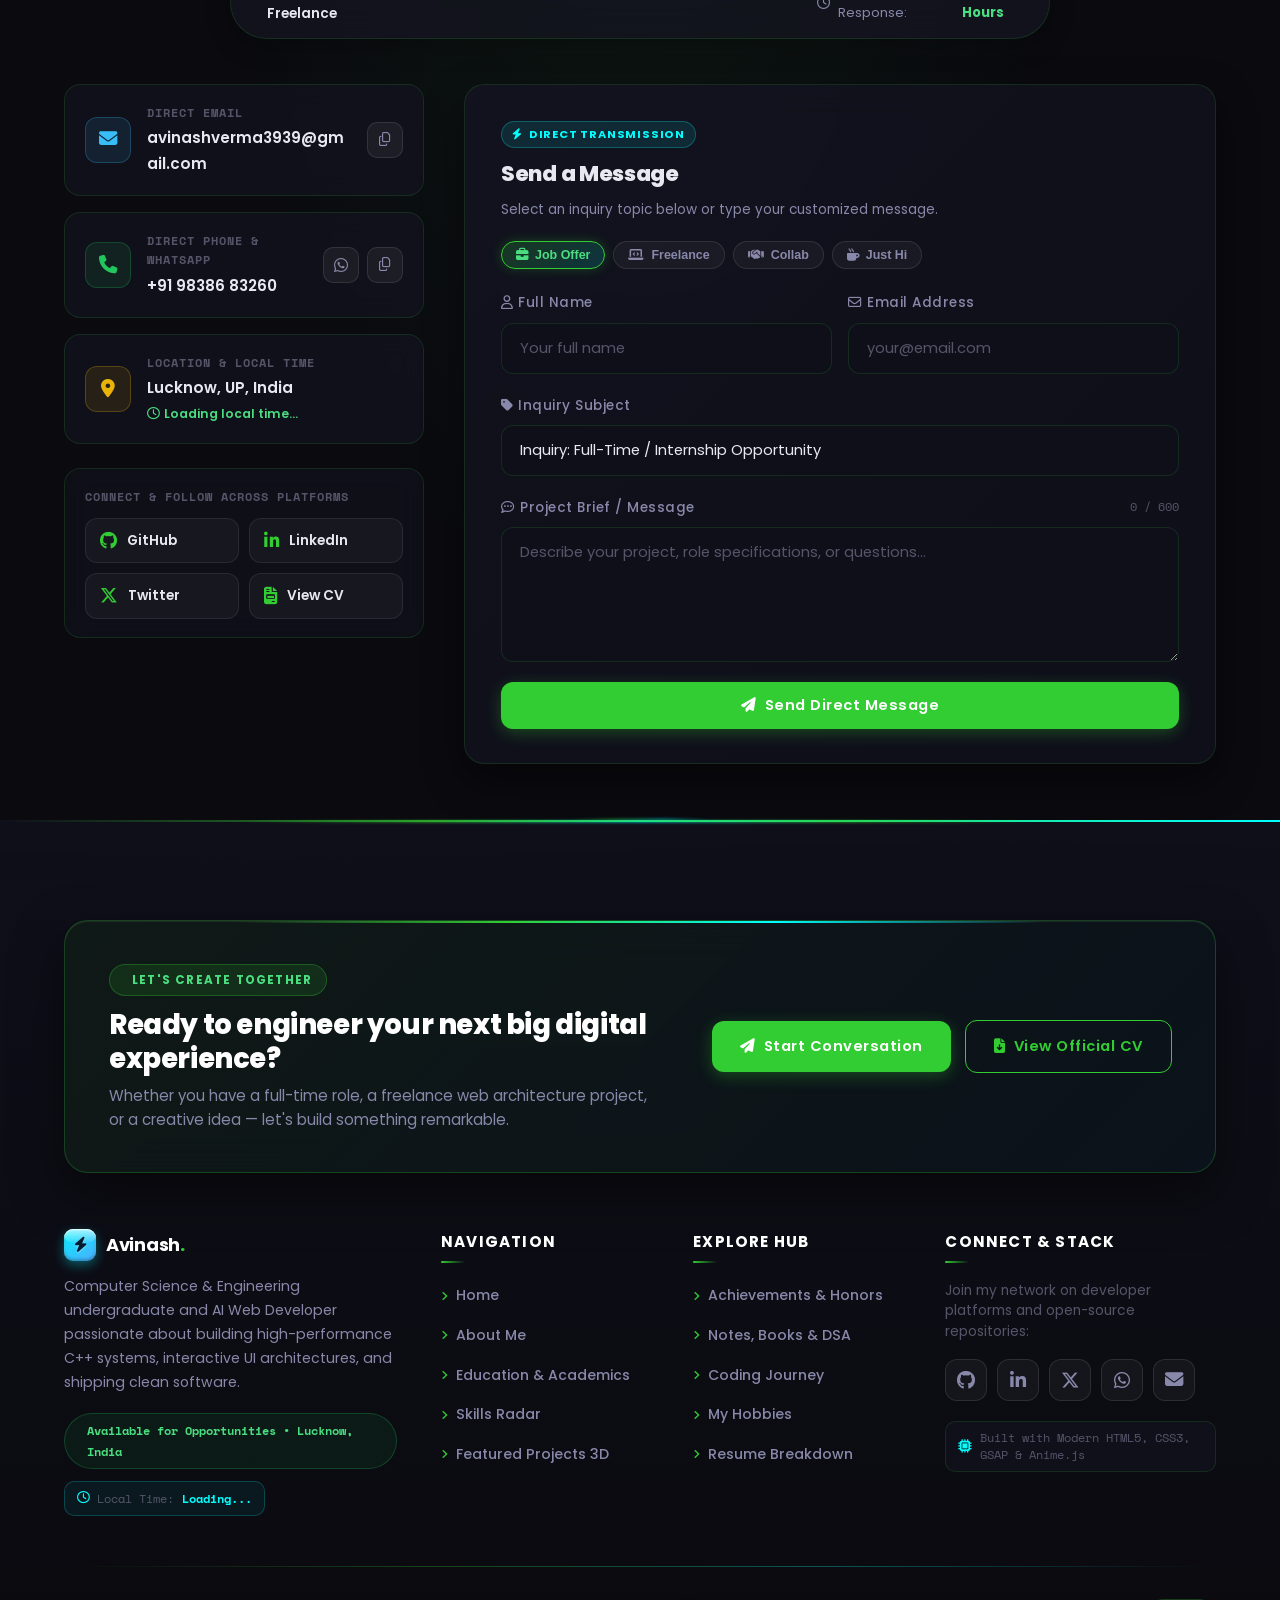
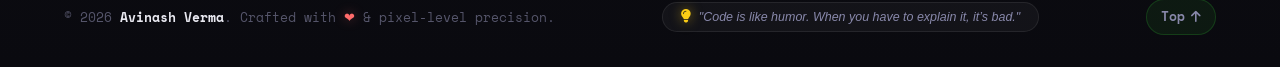
==== commit b088a33e: "commit" ====
--- a/index.html
+++ b/index.html
@@ -2105,7 +2105,16 @@
             <div class="resume-visual-stage" id="resumeVisualStage" aria-label="Visual Resume Showcase">
                 <div class="resume-visual-track" id="resumeVisualTrack">
                     <!-- Card 0 — Career Objective & Profile -->
-                    <div class="resume-visual-card active" data-index="0" data-pill="Profile">
+                    <div class="resume-visual-card active" data-index="0" data-pill="Profile"
+                        data-title="Career Objective &amp; Executive Profile"
+                        data-sub="Avinash Verma • Lucknow, India"
+                        data-org="Software Engineering &amp; AI Integration"
+                        data-desc="Goal-oriented Computer Science undergraduate &amp; developer specializing in AI-infused web platforms, high-performance C++ systems, and modern responsive front-ends. Passionate about solving architectural challenges and shipping clean code."
+                        data-notes="Immediate joiner with hands-on full-stack development experience||Specialized in C++ systems programming, data structures, and algorithms||Strong background in building accessible, ultra-responsive modern web applications"
+                        data-questions="Q: What are your primary career objectives? | A: To contribute to forward-thinking engineering teams, architect scalable AI-augmented software solutions, and solve complex system-level challenges.||Q: What is your current availability? | A: Actively seeking software engineering roles, internships, and freelance projects with immediate availability."
+                        data-tags="Full-Stack,AI Integration,C++ Systems,Clean Code,Immediate Joiner,Lucknow"
+                        data-link="cv.html"
+                        data-link-text="Open Full Interactive CV (PDF)">
                         <div class="rc-media">
                             <img src="https://images.unsplash.com/photo-1517694712202-14dd9538aa97?auto=format&fit=crop&w=1200&q=80" alt="Career Objective" class="rc-img" loading="lazy" />
                             <div class="rc-overlay"></div>
@@ -2127,15 +2136,24 @@
                                 <a href="cv.html" target="_blank" rel="noopener noreferrer" class="btn btn-primary btn-sm rc-action-btn">
                                     <i class="fa-solid fa-file-invoice"></i> View Full CV
                                 </a>
-                                <div class="rc-circle-action" title="Active Card" aria-hidden="true">
-                                    <i class="fa-solid fa-camera"></i>
-                                </div>
+                                <button type="button" class="rc-circle-action" title="View Card Details" aria-label="View Profile Details">
+                                    <i class="fa-solid fa-expand"></i>
+                                </button>
                             </div>
                         </div>
                     </div>
 
                     <!-- Card 1 — Core Technical Mastery -->
-                    <div class="resume-visual-card" data-index="1" data-pill="Tech Stack">
+                    <div class="resume-visual-card" data-index="1" data-pill="Tech Stack"
+                        data-title="Core Technical Mastery &amp; Stack"
+                        data-sub="C++, Java, JavaScript, Python &amp; Cloud"
+                        data-org="85%+ Proficiency &bull; Systems &amp; Web"
+                        data-desc="Proficient in Object-Oriented Programming (OOP), Data Structures &amp; Algorithms, RESTful APIs, modern JavaScript (ES6+), responsive CSS architectures, and cloud database persistence."
+                        data-notes="Deep competence in C++ (OOP, memory management, templates, STL containers)||Modern JavaScript &amp; Frontend: ES6+, Web APIs, CSS grid/flexbox, animations||Database &amp; Backend: PostgreSQL, REST API design, Supabase/InsForge, Node.js"
+                        data-questions="Q: Which languages do you use for algorithmic problem solving? | A: C++ and Java with strong emphasis on algorithmic efficiency and data structure optimization.||Q: How do you approach frontend design? | A: Clean vanilla CSS design systems with glassmorphism, responsive breakpoints, and smooth micro-interactions."
+                        data-tags="C++,Java,JavaScript,Python,HTML5/CSS3,Git,PostgreSQL,REST APIs"
+                        data-link="#skills"
+                        data-link-text="Explore Skills Radar Section">
                         <div class="rc-media">
                             <img src="https://images.unsplash.com/photo-1555066931-4365d14bab8c?auto=format&fit=crop&w=1200&q=80" alt="Core Technical Mastery" class="rc-img" loading="lazy" />
                             <div class="rc-overlay"></div>
@@ -2157,15 +2175,24 @@
                                 <a href="#skills" class="btn btn-primary btn-sm rc-action-btn">
                                     <i class="fa-solid fa-brain"></i> Skills Radar
                                 </a>
-                                <div class="rc-circle-action" title="View Stack" aria-hidden="true">
-                                    <i class="fa-solid fa-code"></i>
-                                </div>
+                                <button type="button" class="rc-circle-action" title="View Stack Details" aria-label="View Stack Details">
+                                    <i class="fa-solid fa-expand"></i>
+                                </button>
                             </div>
                         </div>
                     </div>
 
                     <!-- Card 2 — Industry & Freelance -->
-                    <div class="resume-visual-card" data-index="2" data-pill="Experience">
+                    <div class="resume-visual-card" data-index="2" data-pill="Experience"
+                        data-title="Industry Experience &amp; Freelance"
+                        data-sub="Web Developer &amp; UI Architect"
+                        data-org="Client Solutions &bull; Production Deployed"
+                        data-desc="Architected and shipped production-grade web solutions for clients. Focused on responsive UI/UX, AI tool integrations, fast render speeds, and pixel-accurate cross-browser compatibility."
+                        data-notes="End-to-end full stack development for real-world client requirements||High-performance UI with zero layout shifts, optimized asset loading, and accessibility||Integration of modern REST APIs, authentication flows, and serverless backends"
+                        data-questions="Q: What types of client projects have you developed? | A: Interactive web portals, portfolio showcases, utility apps, and custom landing platforms with full responsiveness.||Q: How do you ensure production code quality? | A: Strict linting, modular component structure, thorough cross-browser testing, and semantic HTML5."
+                        data-tags="Client Solutions,Production Deploy,API Design,Performance,UI/UX,Responsive"
+                        data-link="#projects"
+                        data-link-text="Browse Featured Projects">
                         <div class="rc-media">
                             <img src="https://images.unsplash.com/photo-1460925895917-afdab827c52f?auto=format&fit=crop&w=1200&q=80" alt="Industry & Freelance" class="rc-img" loading="lazy" />
                             <div class="rc-overlay"></div>
@@ -2187,15 +2214,24 @@
                                 <a href="#projects" class="btn btn-primary btn-sm rc-action-btn">
                                     <i class="fa-solid fa-cubes"></i> Browse Projects
                                 </a>
-                                <div class="rc-circle-action" title="Explore Work" aria-hidden="true">
-                                    <i class="fa-solid fa-laptop-code"></i>
-                                </div>
+                                <button type="button" class="rc-circle-action" title="View Experience Details" aria-label="View Experience Details">
+                                    <i class="fa-solid fa-expand"></i>
+                                </button>
                             </div>
                         </div>
                     </div>
 
                     <!-- Card 3 — Academic Foundation -->
-                    <div class="resume-visual-card" data-index="3" data-pill="Education">
+                    <div class="resume-visual-card" data-index="3" data-pill="Education"
+                        data-title="Academic Foundation &amp; Computer Science"
+                        data-sub="2023 – 2027 • B.Tech CSE"
+                        data-org="R. R. Institute of Modern Tech (RRIMT Lucknow)"
+                        data-desc="Pursuing Bachelor of Technology in Computer Science &amp; Engineering. Strong grounding in Operating Systems, Database Management Systems, Discrete Mathematics, and Software Engineering."
+                        data-notes="Consistent academic excellence in core CS curriculum and lab practicals||Active member of college tech clubs, coding communities, and peer study groups||Hands-on coursework in Data Structures, Computer Networks, and DBMS"
+                        data-questions="Q: What university are you affiliated with? | A: Dr. A.P.J. Abdul Kalam Technical University (AKTU) through RRIMT Lucknow.||Q: What core subjects have you excelled in? | A: Data Structures, Algorithms, Object-Oriented Programming, and Database Systems."
+                        data-tags="B.Tech CSE,AKTU/RRIMT,Algorithms,DBMS,Operating Systems,Discrete Math"
+                        data-link="#education"
+                        data-link-text="Explore Academic Timeline">
                         <div class="rc-media">
                             <img src="https://images.unsplash.com/photo-1541339907198-e08756dedf3f?auto=format&fit=crop&w=1200&q=80" alt="Academic Foundation" class="rc-img" loading="lazy" />
                             <div class="rc-overlay"></div>
@@ -2217,15 +2253,25 @@
                                 <a href="#education" class="btn btn-primary btn-sm rc-action-btn">
                                     <i class="fa-solid fa-timeline"></i> View Timeline
                                 </a>
-                                <div class="rc-circle-action" title="View Education" aria-hidden="true">
-                                    <i class="fa-solid fa-graduation-cap"></i>
-                                </div>
+                                <button type="button" class="rc-circle-action" title="View Education Details" aria-label="View Education Details">
+                                    <i class="fa-solid fa-expand"></i>
+                                </button>
                             </div>
                         </div>
                     </div>
 
                     <!-- Card 4 — Key Achievements -->
-                    <div class="resume-visual-card" data-index="4" data-pill="Achievements">
+                    <div class="resume-visual-card" data-index="4" data-pill="Achievements"
+                        data-title="Key Achievements &amp; Recognitions"
+                        data-sub="Innovathon Finalist &amp; Multiple Certifications"
+                        data-org="Competitive Coding &bull; Honors"
+                        data-desc="Showcased technical excellence at RRGI Innovathon 2025, achieved certifications across C++, Java, and Full-Stack Development, and actively solved competitive programming challenges."
+                        data-notes="Project showcase and presentation at RRGI Innovathon 2025||Certified in C++ Data Structures, Java Core, and Modern Web Development||Active competitive programming problem solver across LeetCode &amp; HackerRank"
+                        data-questions="Q: What was the Innovathon 2025 submission? | A: Demonstrated practical software solutions addressing real-world operational challenges with interactive software architecture.||Q: Which certifications are verified? | A: Comprehensive certificates in C++ DSA, Java Core, and Git Version Control."
+                        data-tags="Hackathons,Innovathon 2025,C++ Certified,Java Mastery,LeetCode,HackerRank"
+                        data-link="#achievements"
+                        data-link-text="View Verified Certificates"
+                        data-cert-id="cert-c-datastructures">
                         <div class="rc-media">
                             <img src="https://images.unsplash.com/photo-1522071820081-009f0129c71c?auto=format&fit=crop&w=1200&q=80" alt="Key Achievements" class="rc-img" loading="lazy" />
                             <div class="rc-overlay"></div>
@@ -2247,15 +2293,24 @@
                                 <a href="#achievements" class="btn btn-primary btn-sm rc-action-btn">
                                     <i class="fa-solid fa-certificate"></i> View Certificates
                                 </a>
-                                <div class="rc-circle-action" title="Honors" aria-hidden="true">
-                                    <i class="fa-solid fa-award"></i>
-                                </div>
+                                <button type="button" class="rc-circle-action" title="View Achievement Details" aria-label="View Achievement Details">
+                                    <i class="fa-solid fa-expand"></i>
+                                </button>
                             </div>
                         </div>
                     </div>
 
                     <!-- Card 5 — Official CV & Export -->
-                    <div class="resume-visual-card" data-index="5" data-pill="Official CV">
+                    <div class="resume-visual-card" data-index="5" data-pill="Official CV"
+                        data-title="Official Curriculum Vitae (CV) &amp; Export"
+                        data-sub="Interactive CV Portal • PDF Export"
+                        data-org="Recruiter &bull; Hiring Manager Optimized"
+                        data-desc="One-click export ready for technical recruiters and hiring managers. Features verified contact details, full project breakdown, timeline progression, and instant printer-friendly PDF formatting."
+                        data-notes="ATS-friendly structure designed for rapid recruitment screening||Dedicated printable version with high-contrast styling and complete section overview||Direct download and interactive live viewing in dedicated portal"
+                        data-questions="Q: Can this CV be exported as PDF? | A: Yes, click 'Open Full Interactive CV (PDF)' to view and print/download the clean ATS-friendly PDF version anytime.||Q: Are all contact and reference links included? | A: Yes, verified email, GitHub, LinkedIn, and live project demos are all included."
+                        data-tags="ATS Ready,PDF Format,One-Click Save,Recruiter Friendly,Print Ready"
+                        data-link="cv.html"
+                        data-link-text="Open Full Interactive CV (PDF)">
                         <div class="rc-media">
                             <img src="https://images.unsplash.com/photo-1586281380349-632531db7ed4?auto=format&fit=crop&w=1200&q=80" alt="Print & PDF Download" class="rc-img" loading="lazy" />
                             <div class="rc-overlay"></div>
@@ -2277,9 +2332,9 @@
                                 <a href="cv.html" target="_blank" rel="noopener noreferrer" class="btn btn-primary btn-sm rc-action-btn">
                                     <i class="fa-solid fa-download"></i> Download / View CV
                                 </a>
-                                <div class="rc-circle-action" title="Download CV" aria-hidden="true">
-                                    <i class="fa-solid fa-file-arrow-down"></i>
-                                </div>
+                                <button type="button" class="rc-circle-action" title="View CV Export Details" aria-label="View CV Export Details">
+                                    <i class="fa-solid fa-expand"></i>
+                                </button>
                             </div>
                         </div>
                     </div>
--- a/index.css
+++ b/index.css
@@ -1928,6 +1928,18 @@
               0 0 40px rgba(56, 189, 248, 0.22);
 }
 
+.resume-visual-card.active:hover {
+  border-color: rgba(56, 189, 248, 0.6);
+  box-shadow: 0 35px 85px -10px rgba(0, 0, 0, 0.85),
+              0 0 50px rgba(56, 189, 248, 0.35);
+  transform: translateX(0) translateZ(12px) scale(1.055);
+}
+
+.resume-visual-card:focus-visible {
+  outline: 2px solid #38bdf8;
+  outline-offset: 4px;
+}
+
 /* Left / Right Flanking Cards */
 .resume-visual-card.slot-left-1 {
   z-index: 15;
@@ -2130,6 +2142,9 @@
   font-size: 0.95rem;
   transition: all 0.3s cubic-bezier(0.16, 1, 0.3, 1);
   cursor: pointer;
+  padding: 0;
+  outline: none;
+  font-family: inherit;
 }
 
 .resume-visual-card.active .rc-circle-action {
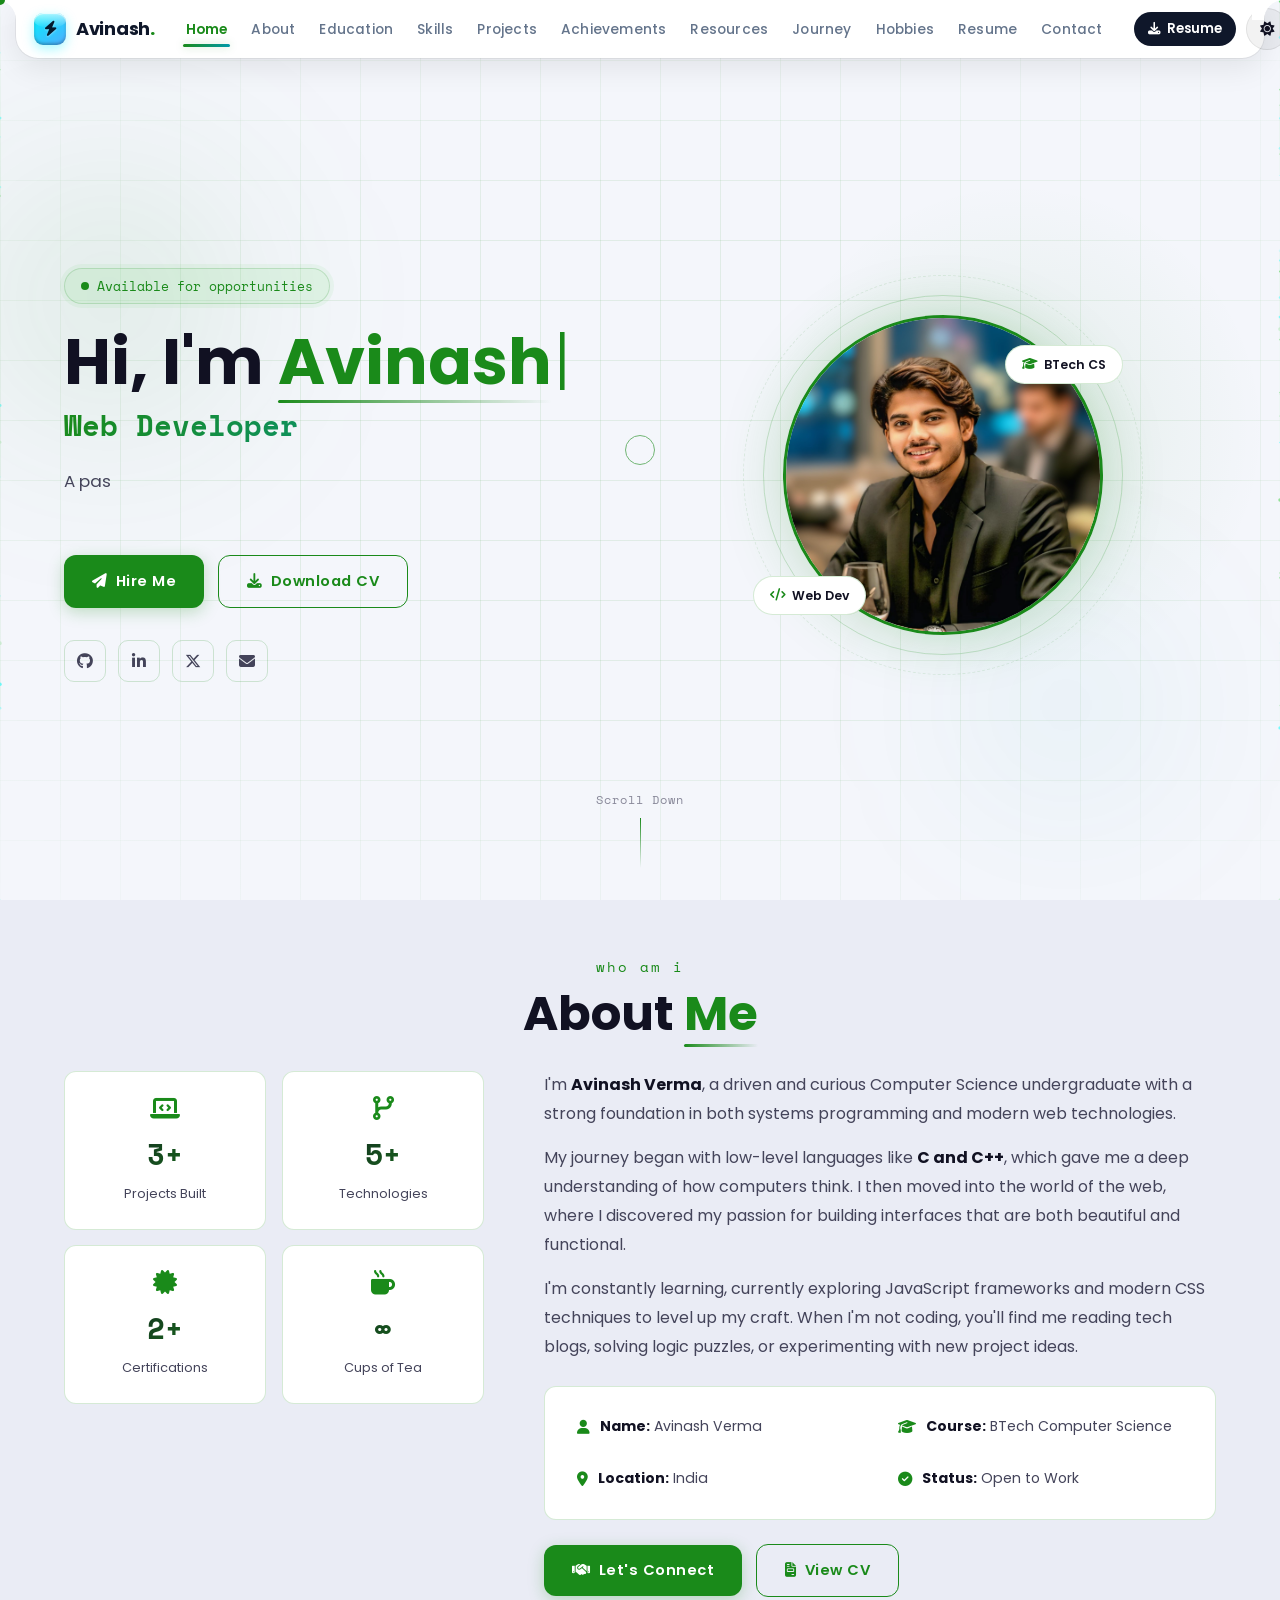
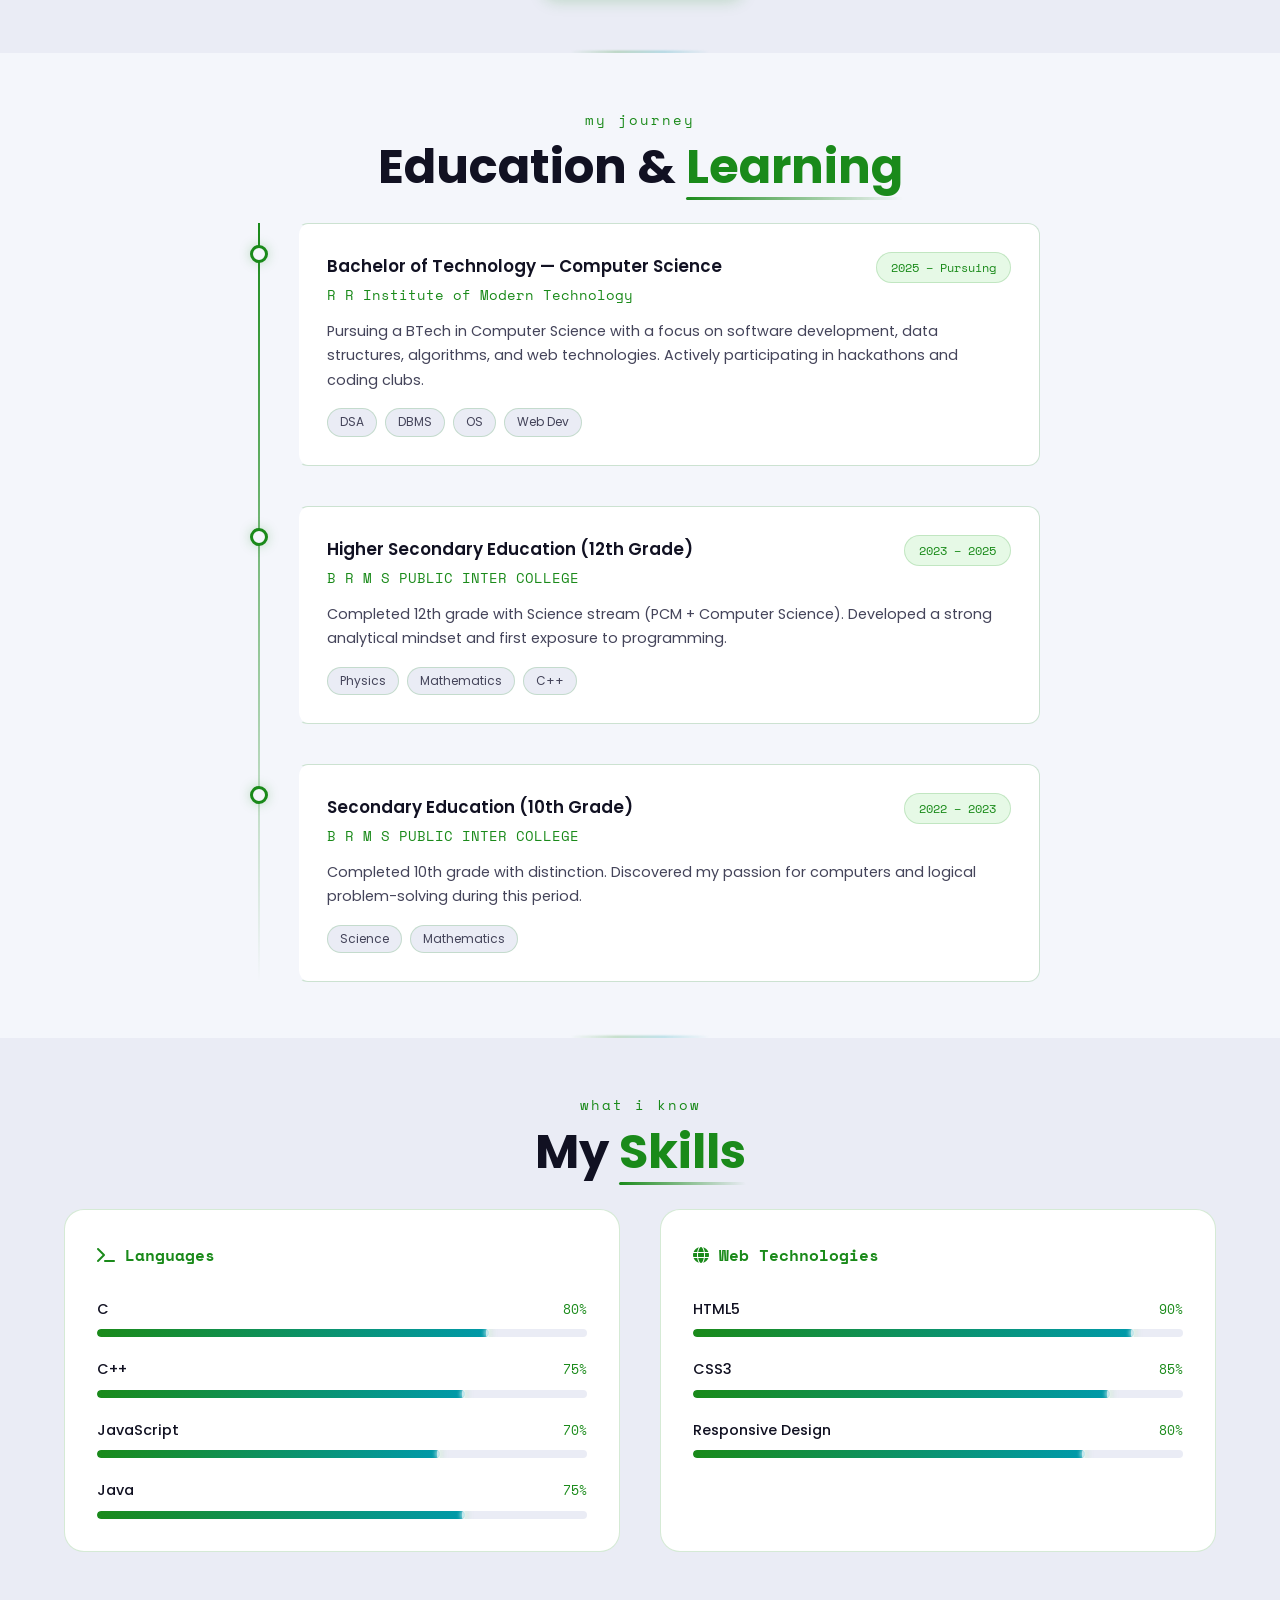
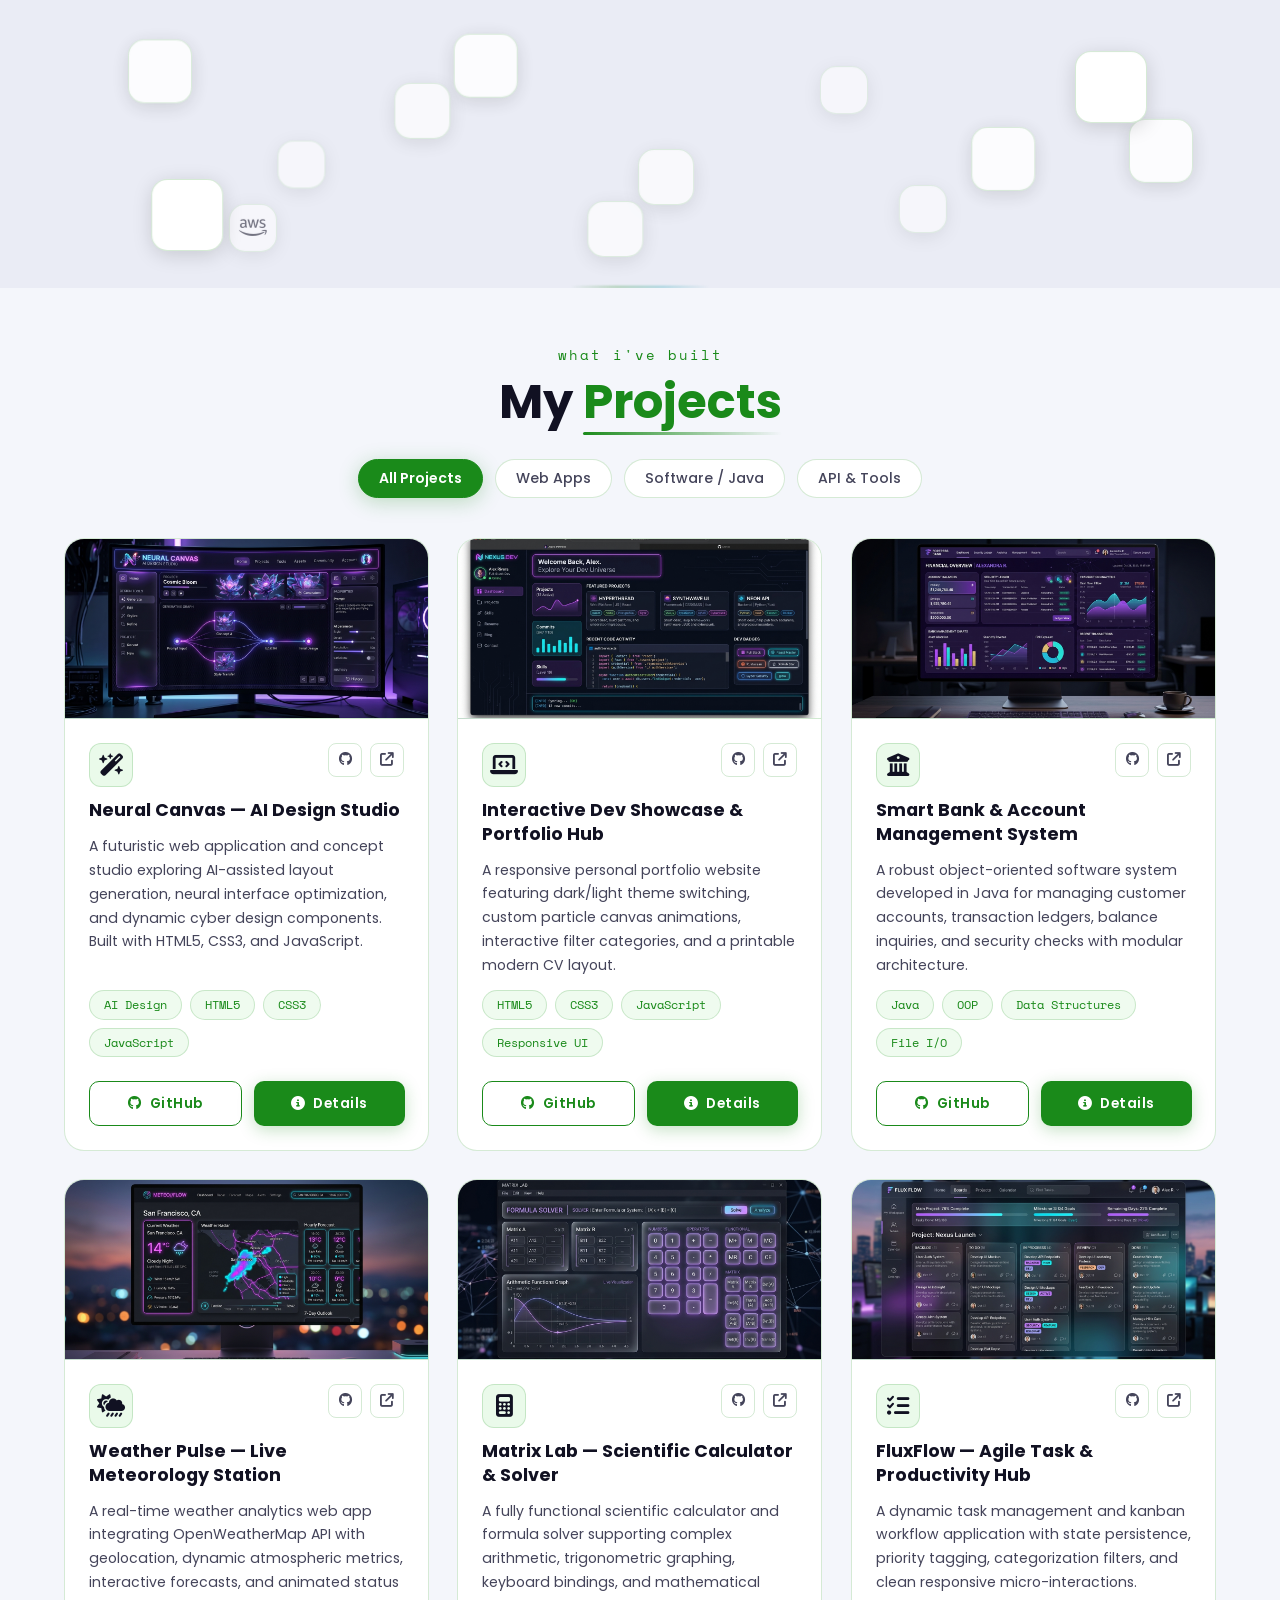
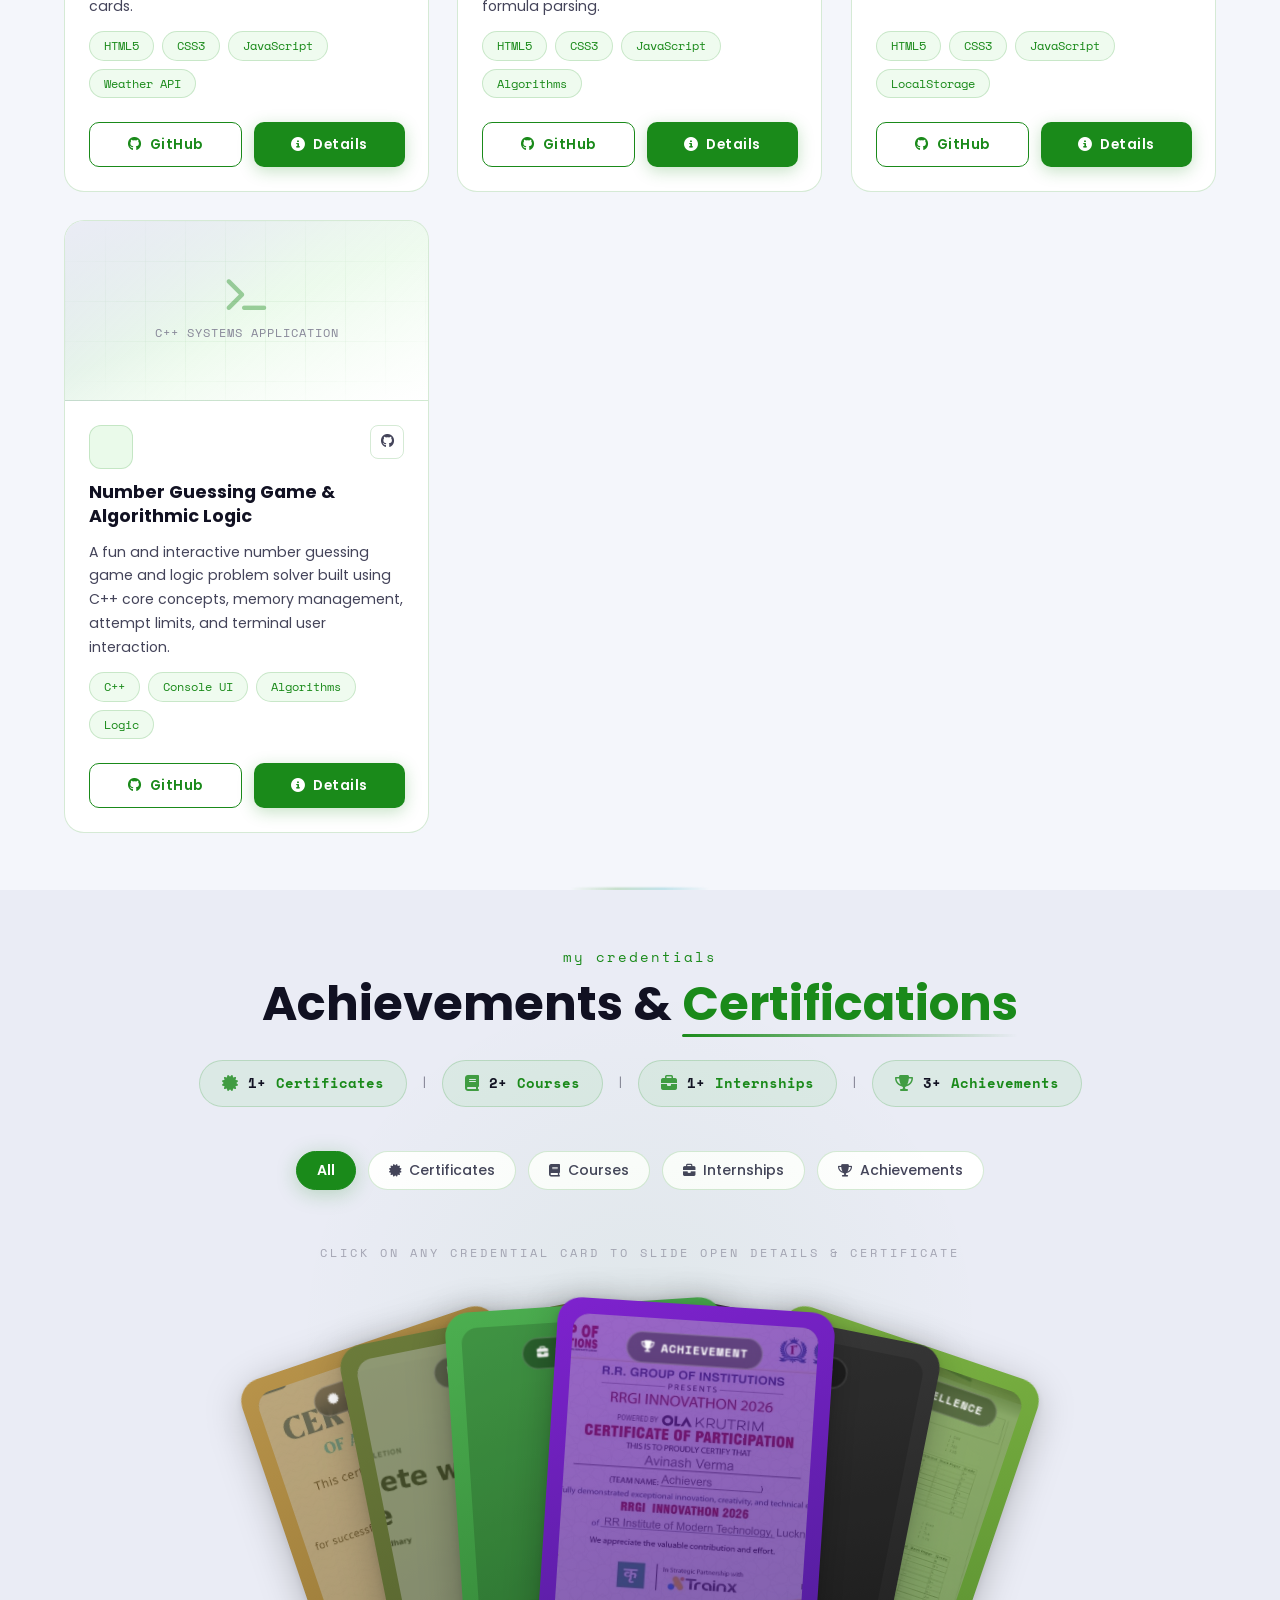
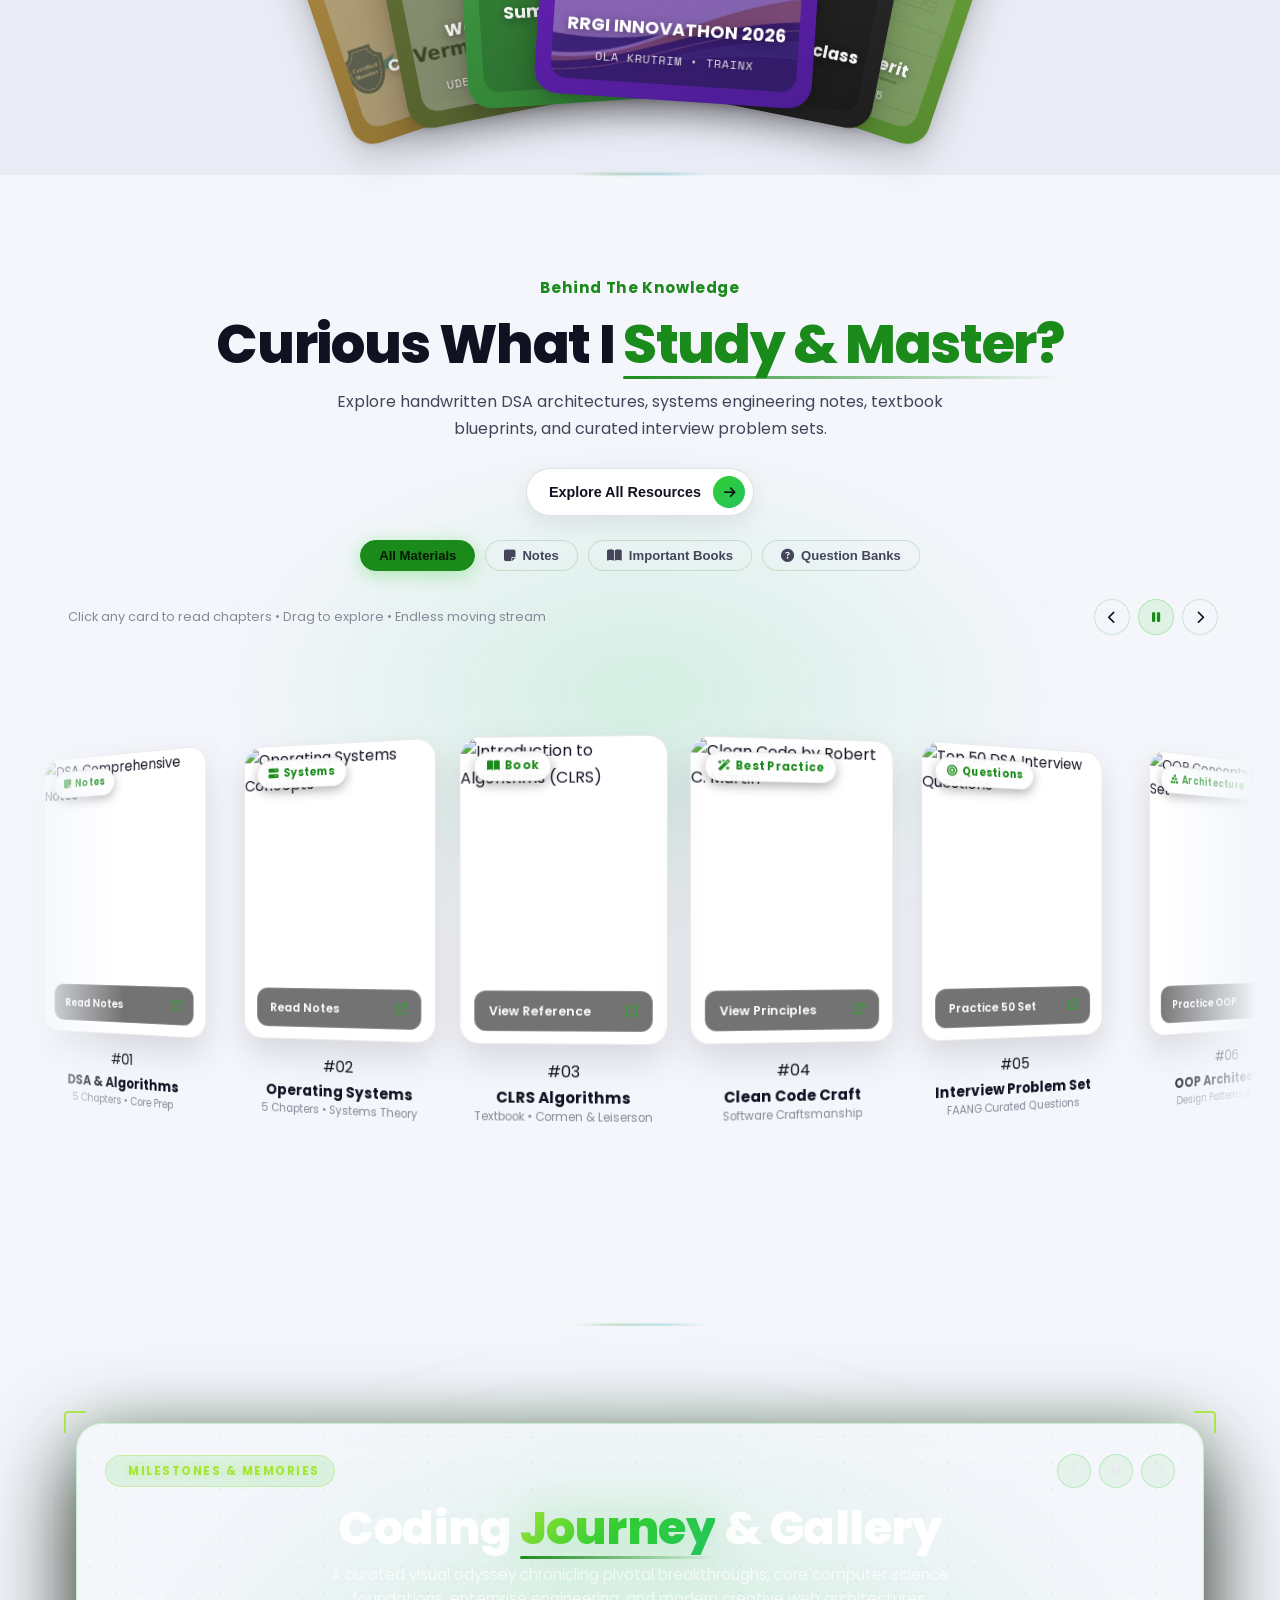
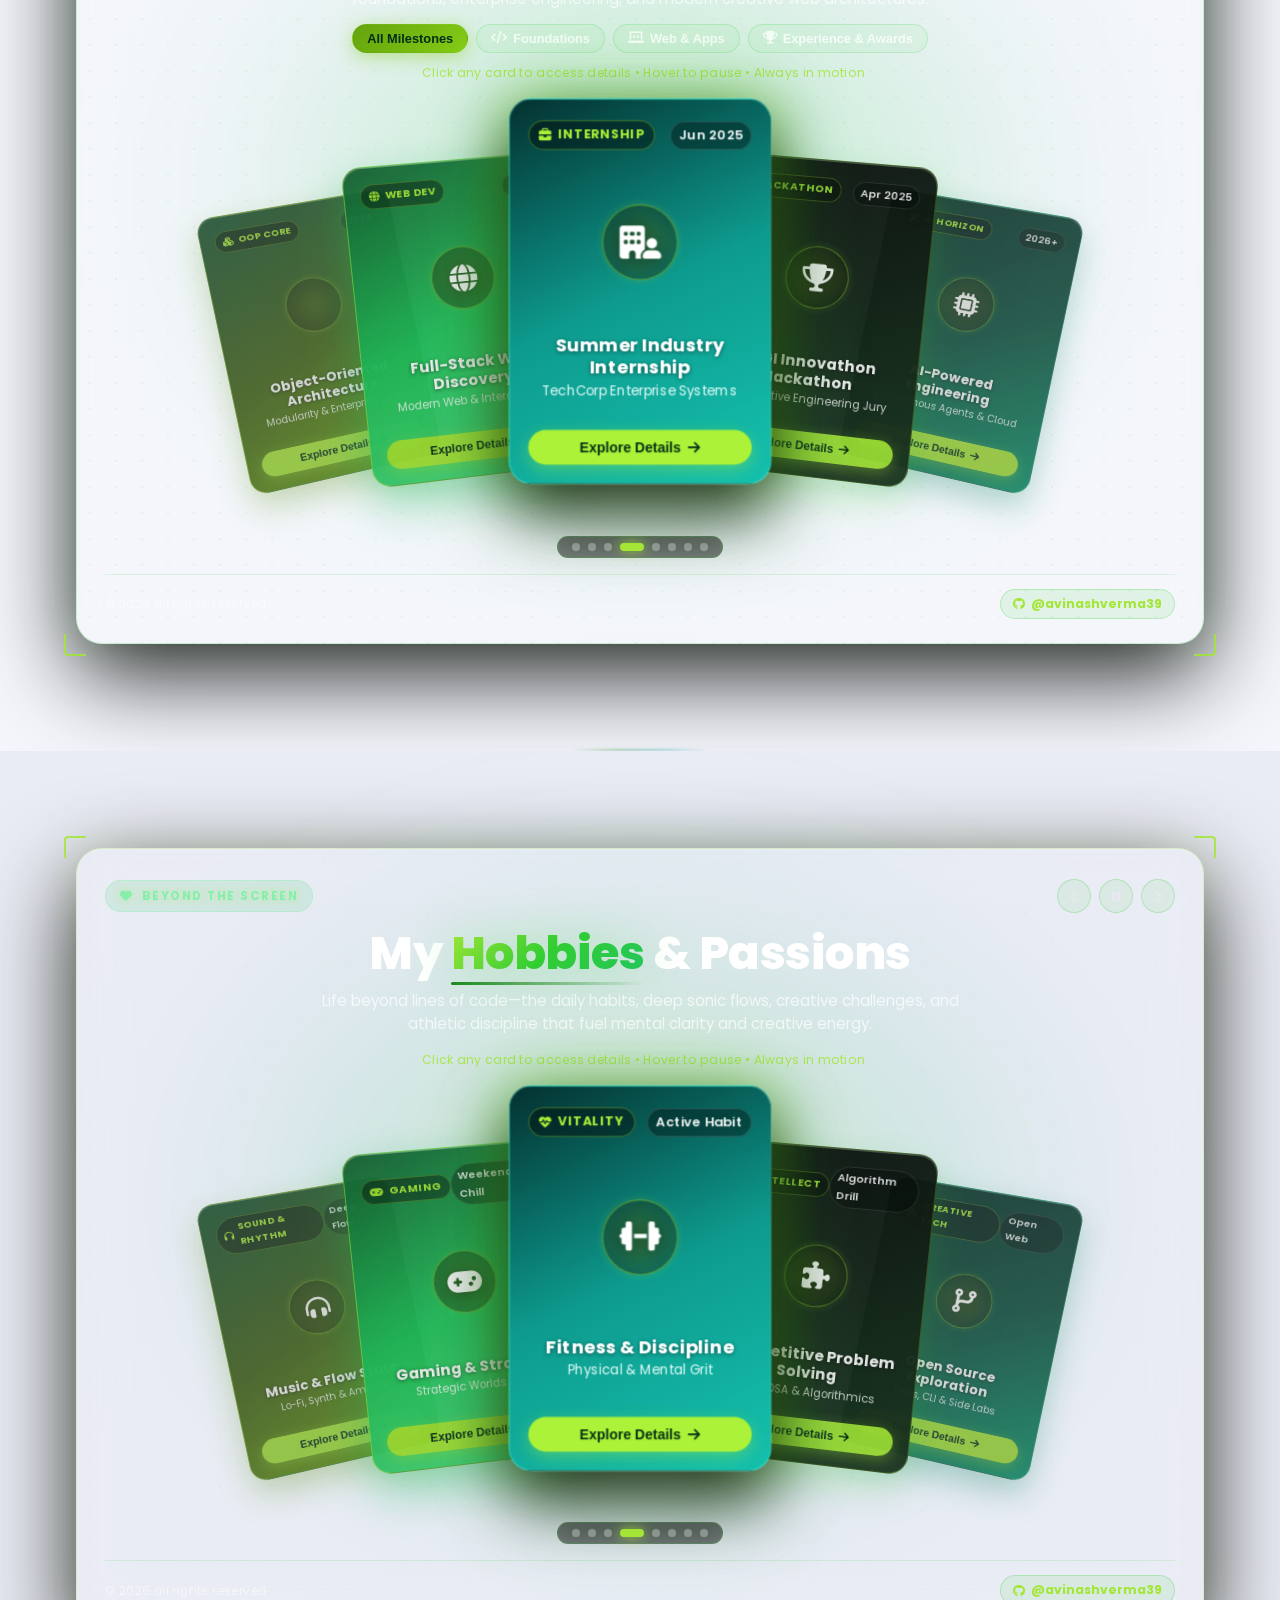
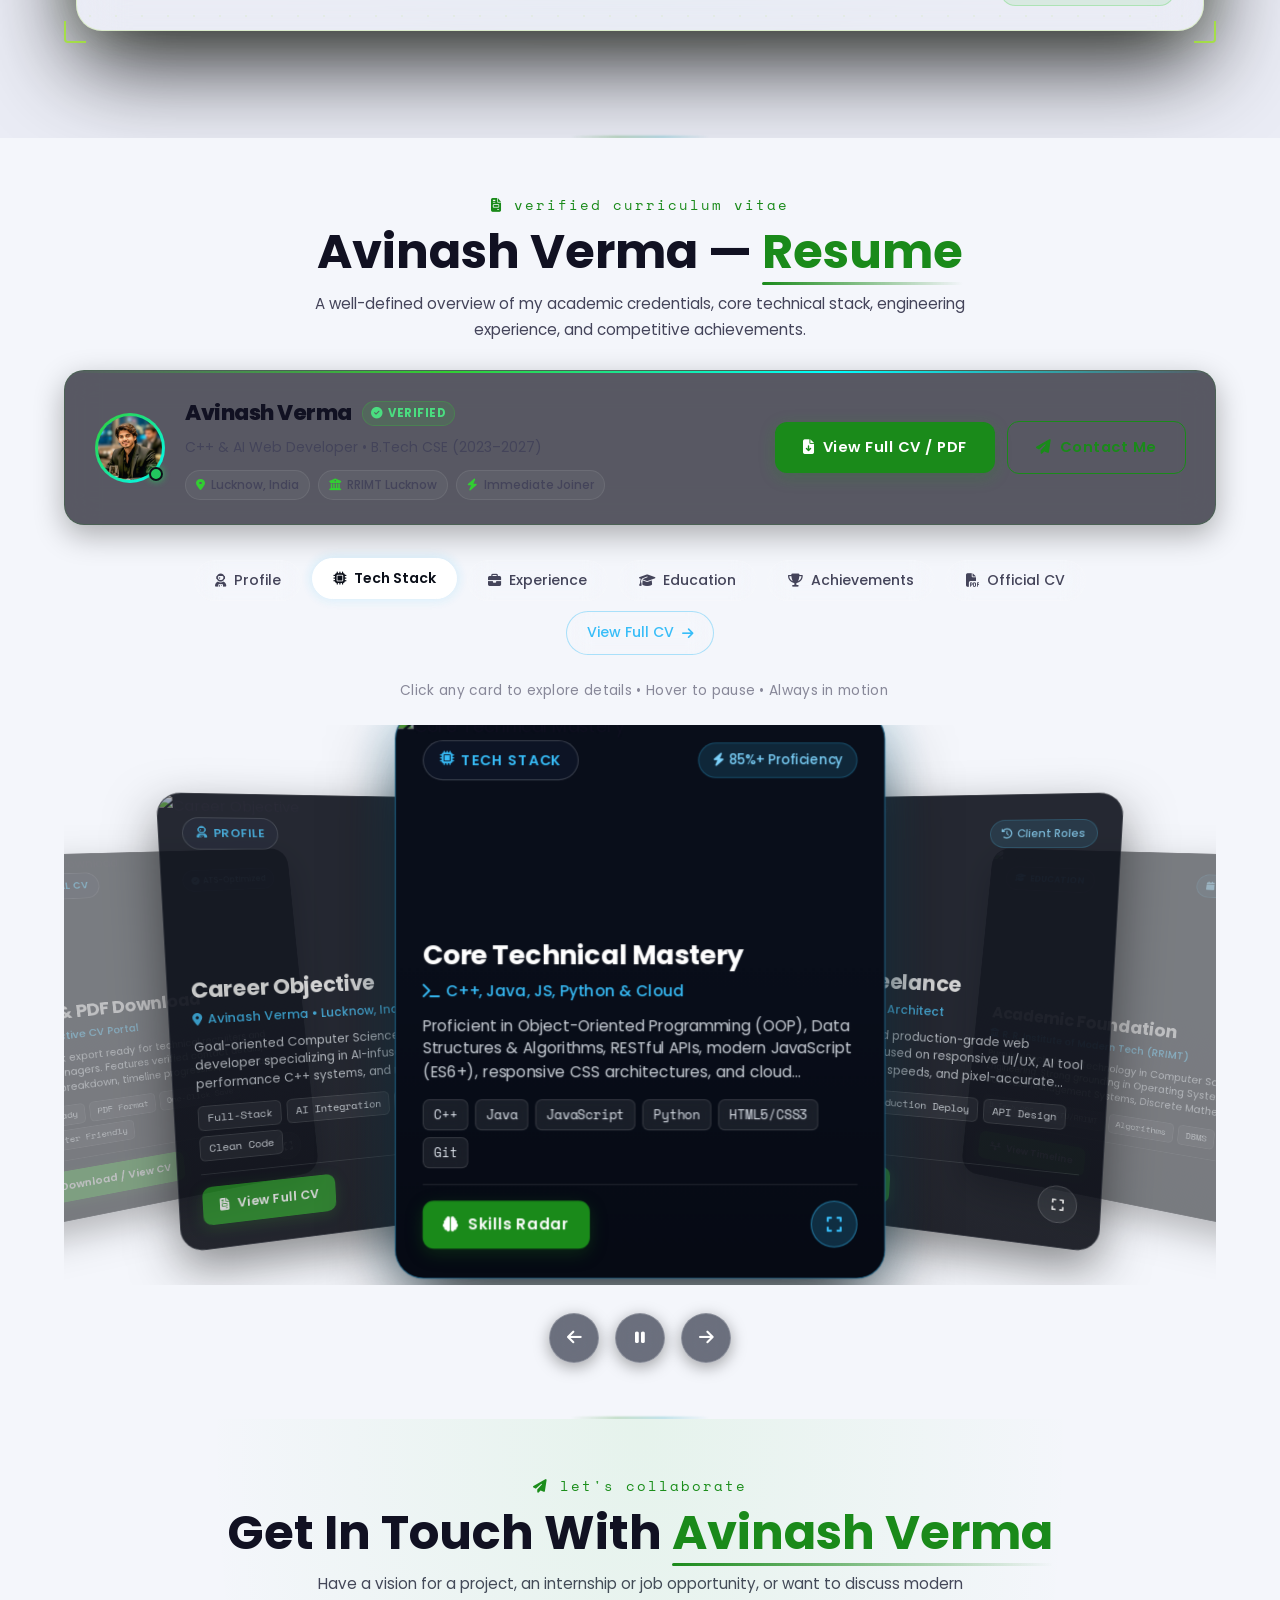
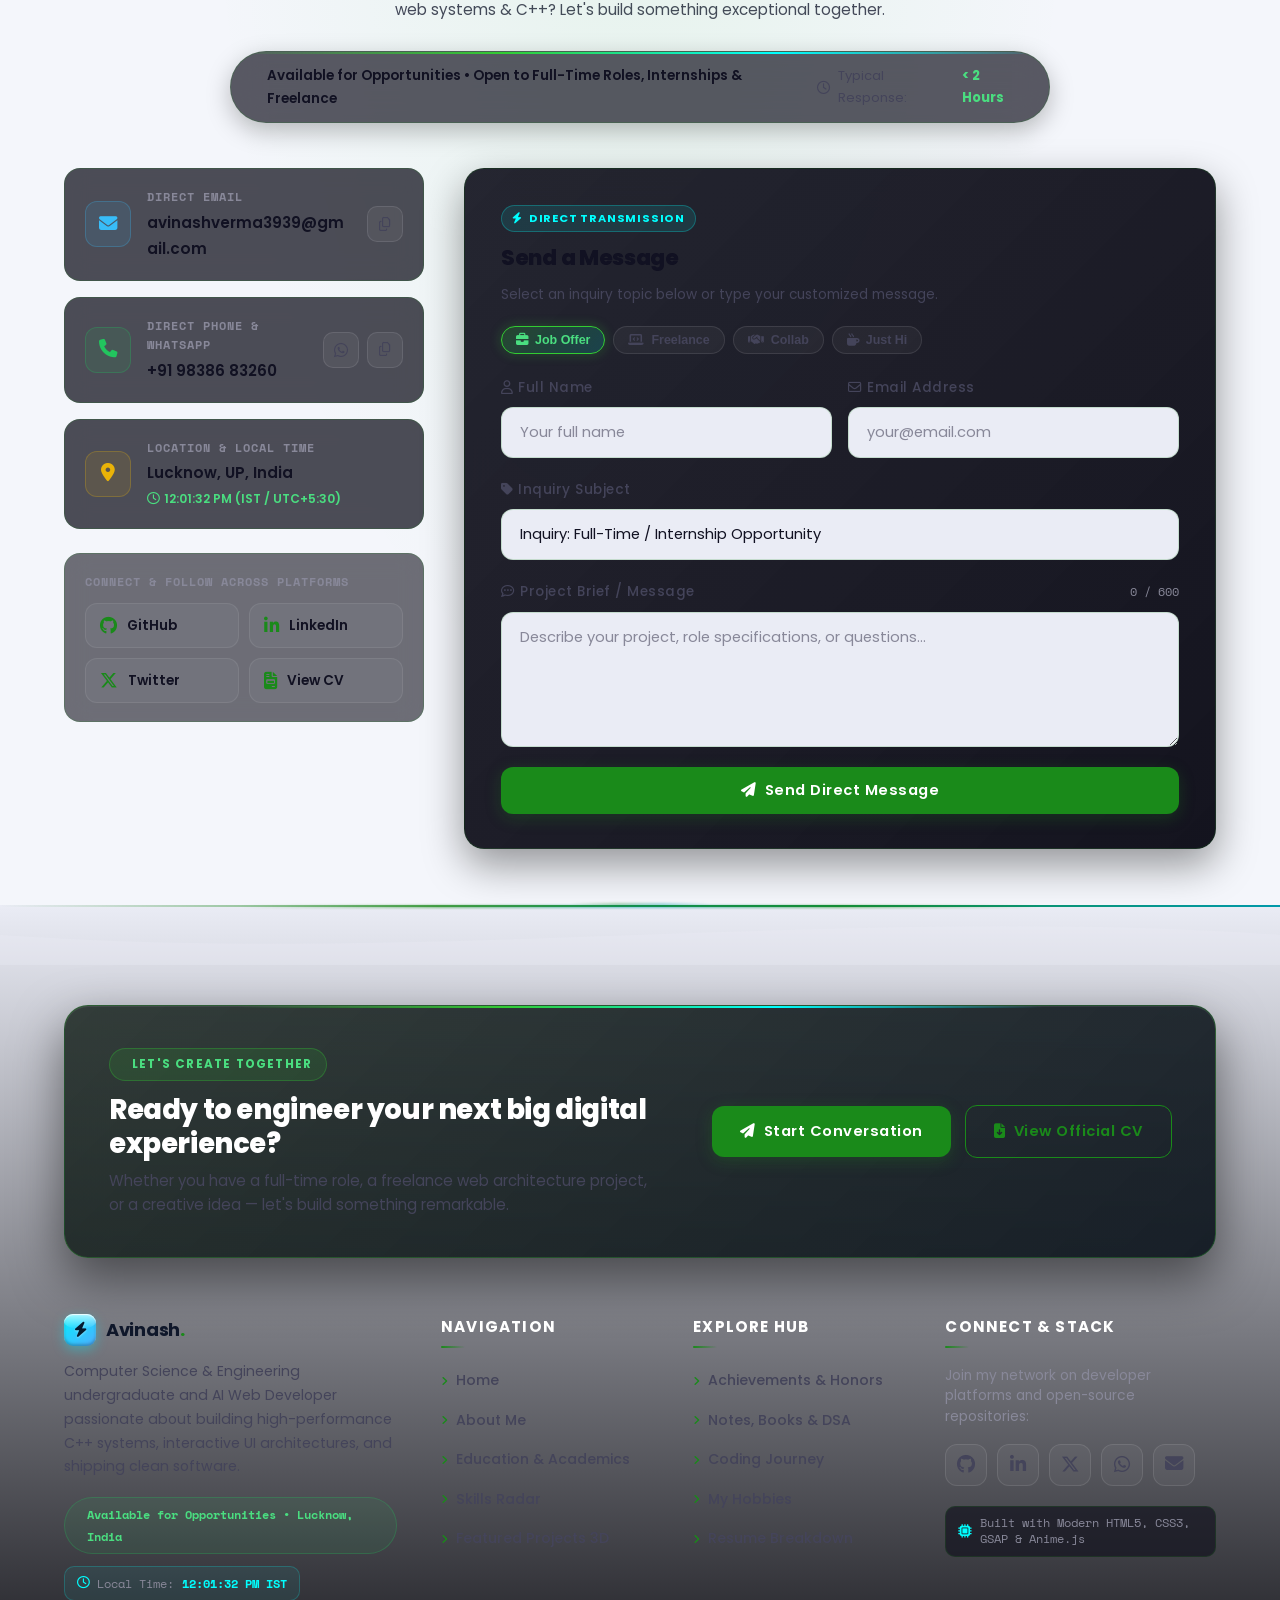
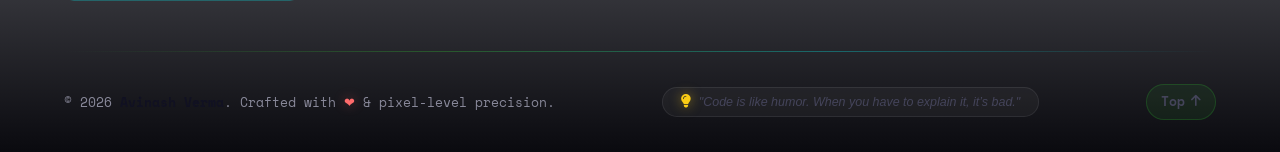
==== commit 6ab04672: "commit" ====
--- a/index.html
+++ b/index.html
@@ -4,19 +4,163 @@
 <head>
     <meta charset="UTF-8" />
     <meta name="viewport" content="width=device-width, initial-scale=1.0" />
-    <title>Avinash Verma — AI Based Web Developer & CS Student</title>
-    <meta name="description"
-        content="Portfolio of Avinash Verma — a BTech Computer Science student and web developer skilled in HTML, CSS, JavaScript, C++, and Java. Open to opportunities." />
-    <meta property="og:title" content="Avinash Verma — Web Developer" />
-    <meta property="og:description"
-        content="BTech CS student building clean, efficient, and user-friendly web experiences. Check out my projects and skills." />
-    <meta property="og:type" content="website" />
-    <meta property="og:image" content="IMG_20250921_0254421.jpg" />
+    <meta http-equiv="X-UA-Compatible" content="IE=edge" />
+
+    <!-- Google Site Verification -->
+    <meta name="google-site-verification" content="4Vx54PuBOkNm-0kbxhzePpKPRsuL5xhYm9npDefRohE" />
+
+    <!-- Primary SEO Page Title & Meta Tags -->
+    <title>Avinash Verma (Avinash) | AI-Infused Full-Stack Web Developer &amp; Software Engineer Portfolio</title>
+    <meta name="title" content="Avinash Verma (Avinash) | AI-Infused Full-Stack Web Developer &amp; Software Engineer Portfolio" />
+    <meta name="description" content="Official portfolio of Avinash Verma (Avinash / AVINASH / AVINASH VERMA) — AI-focused Full-Stack Web Developer, Software Engineer, and Computer Science undergraduate based in Lucknow, India. Explore high-performance web applications, interactive 3D UI architectures, C++ systems, DSA solutions, and verified credentials." />
+    <meta name="keywords" content="Avinash, avinash verma, Avinash Verma, AVINASH, AVINASH VERMA, avinash, avinashverma, avinash39, avinashverma39, Avinash Web Developer, Avinash Software Engineer, Avinash Lucknow, Avinash Portfolio, Avinash Verma Portfolio, Avinash Full Stack Developer, Avinash AI Developer, Avinash C++ Developer, Avinash CS Student, Avinash Verma Official Website, Avinash Developer Portfolio" />
+    <meta name="author" content="Avinash Verma" />
+    <meta name="creator" content="Avinash Verma" />
+    <meta name="publisher" content="Avinash Verma" />
+    <meta name="copyright" content="Avinash Verma" />
+    <meta name="application-name" content="Avinash Verma Portfolio" />
+
+    <!-- Canonical URL -->
+    <link rel="canonical" href="https://r4s69m7b.insforge.site/" />
+
+    <!-- Search Engine Crawlers & Indexing -->
+    <meta name="robots" content="index, follow, max-snippet:-1, max-image-preview:large, max-video-preview:-1" />
+    <meta name="googlebot" content="index, follow, max-snippet:-1, max-image-preview:large, max-video-preview:-1" />
+    <meta name="bingbot" content="index, follow, max-snippet:-1, max-image-preview:large, max-video-preview:-1" />
+    <meta name="rating" content="General" />
+    <meta name="revisit-after" content="2 days" />
+
+    <!-- Geographic & Regional Targeting (Lucknow, India) -->
+    <meta name="geo.region" content="IN-UP" />
+    <meta name="geo.placename" content="Lucknow, Uttar Pradesh, India" />
+    <meta name="geo.position" content="26.8467;80.9462" />
+    <meta name="ICBM" content="26.8467, 80.9462" />
+
+    <!-- Open Graph / Facebook / LinkedIn / WhatsApp -->
+    <meta property="og:type" content="profile" />
+    <meta property="profile:first_name" content="Avinash" />
+    <meta property="profile:last_name" content="Verma" />
+    <meta property="profile:username" content="avinashverma39" />
+    <meta property="og:site_name" content="Avinash Verma Portfolio" />
+    <meta property="og:title" content="Avinash Verma (Avinash) — AI Web Developer &amp; Software Engineer" />
+    <meta property="og:description" content="Official portfolio of Avinash Verma (AVINASH VERMA). Explore interactive web projects, CS foundations, C++ engineering, and modern web architectures." />
+    <meta property="og:url" content="https://r4s69m7b.insforge.site/" />
+    <meta property="og:image" content="https://r4s69m7b.insforge.site/IMG_20250921_0254421.jpg" />
+    <meta property="og:image:secure_url" content="https://r4s69m7b.insforge.site/IMG_20250921_0254421.jpg" />
+    <meta property="og:image:alt" content="Avinash Verma (Avinash) — Portfolio Preview" />
+    <meta property="og:image:width" content="1200" />
+    <meta property="og:image:height" content="630" />
+    <meta property="og:locale" content="en_US" />
+
+    <!-- Twitter / X Cards -->
+    <meta name="twitter:card" content="summary_large_image" />
+    <meta name="twitter:site" content="@avinashverma39" />
+    <meta name="twitter:creator" content="@avinashverma39" />
+    <meta name="twitter:title" content="Avinash Verma (Avinash) — AI Web Developer &amp; Software Engineer" />
+    <meta name="twitter:description" content="Portfolio of Avinash Verma (AVINASH VERMA) — AI-infused web apps, C++ systems, interactive 3D UI, and CS fundamentals." />
+    <meta name="twitter:image" content="https://r4s69m7b.insforge.site/IMG_20250921_0254421.jpg" />
+    <meta name="twitter:image:alt" content="Avinash Verma (Avinash) — Portfolio" />
+
+    <!-- Favicon & Touch Icons -->
     <link rel="icon" type="image/svg+xml"
         href="data:image/svg+xml,<svg xmlns='http://www.w3.org/2000/svg' viewBox='0 0 100 100'><text y='.9em' font-size='90'>⚡</text></svg>" />
+
+    <!-- Structured Data (JSON-LD Schema.org) for Google Knowledge Graph & Rich Snippets -->
+    <script type="application/ld+json">
+    {
+      "@context": "https://schema.org",
+      "@graph": [
+        {
+          "@type": "Person",
+          "@id": "https://r4s69m7b.insforge.site/#person",
+          "name": "Avinash Verma",
+          "alternateName": [
+            "Avinash",
+            "avinash verma",
+            "avinash",
+            "AVINASH",
+            "AVINASH VERMA",
+            "avinashverma39",
+            "avinash39"
+          ],
+          "givenName": "Avinash",
+          "familyName": "Verma",
+          "gender": "Male",
+          "jobTitle": "Full-Stack Web Developer & Software Engineer",
+          "description": "Computer Science undergraduate and AI Web Developer specializing in high-performance C++ systems, interactive UI architectures, and modern web applications.",
+          "image": "https://r4s69m7b.insforge.site/IMG_20250921_0254421.jpg",
+          "url": "https://r4s69m7b.insforge.site/",
+          "email": "mailto:avinashverma3939@gmail.com",
+          "telephone": "+919838683260",
+          "address": {
+            "@type": "PostalAddress",
+            "addressLocality": "Lucknow",
+            "addressRegion": "Uttar Pradesh",
+            "addressCountry": "India"
+          },
+          "sameAs": [
+            "https://github.com/avinashverma39",
+            "https://www.linkedin.com/in/avinash39/",
+            "https://x.com/avinashverma39",
+            "https://wa.me/919838683260"
+          ],
+          "knowsAbout": [
+            "Web Development",
+            "Artificial Intelligence",
+            "Computer Science",
+            "JavaScript",
+            "TypeScript",
+            "C++",
+            "Data Structures & Algorithms",
+            "React",
+            "HTML5 & CSS3",
+            "Full Stack Web Development",
+            "System Design",
+            "Database Management Systems (DBMS)",
+            "SQL",
+            "Git & GitHub"
+          ]
+        },
+        {
+          "@type": "WebSite",
+          "@id": "https://r4s69m7b.insforge.site/#website",
+          "url": "https://r4s69m7b.insforge.site/",
+          "name": "Avinash Verma Portfolio",
+          "alternateName": [
+            "Avinash Portfolio",
+            "Avinash Verma Official Website",
+            "AVINASH VERMA Developer Portfolio",
+            "Avinash Website"
+          ],
+          "description": "Official personal portfolio of Avinash Verma (Avinash) showcasing engineering projects, interactive UI architectures, technical certifications, and CV.",
+          "publisher": {
+            "@id": "https://r4s69m7b.insforge.site/#person"
+          },
+          "inLanguage": "en-US"
+        },
+        {
+          "@type": "ProfilePage",
+          "@id": "https://r4s69m7b.insforge.site/#webpage",
+          "url": "https://r4s69m7b.insforge.site/",
+          "name": "Avinash Verma (Avinash) — Official Portfolio",
+          "isPartOf": {
+            "@id": "https://r4s69m7b.insforge.site/#website"
+          },
+          "about": {
+            "@id": "https://r4s69m7b.insforge.site/#person"
+          },
+          "primaryImageOfPage": {
+            "@type": "ImageObject",
+            "url": "https://r4s69m7b.insforge.site/IMG_20250921_0254421.jpg"
+          },
+          "inLanguage": "en-US"
+        }
+      ]
+    }
+    </script>
+
+    <!-- Stylesheets & Fonts -->
     <link rel="stylesheet" href="index.css" />
-    <!-- Google Fonts: Clash Display + Poppins -->
-
     <link rel="preconnect" href="https://fonts.googleapis.com" />
     <link rel="preconnect" href="https://fonts.gstatic.com" crossorigin />
     <link
@@ -1117,8 +1261,8 @@
 
                 <!-- Play/Pause & Nav controls in header / ribbon -->
                 <div class="resources-nav-row">
-                    <span class="resources-hint"><i class="fa-solid fa-sparkles"></i> Click any card to open chapters •
-                        Hover to pause • Always moving</span>
+                    <span class="resources-hint"><i class="fa-solid fa-sparkles"></i> Click any card to read chapters •
+                        Drag to explore • Endless moving stream</span>
                     <div class="resources-controls">
                         <button type="button" class="res-ctrl-btn" id="resPrevBtn" aria-label="Previous resource"><i
                                 class="fa-solid fa-chevron-left"></i></button>
@@ -1337,12 +1481,13 @@
     <div class="resource-modal-overlay" id="resourceModalOverlay" role="dialog" aria-modal="true"
         aria-label="Resource Preview" tabindex="-1">
         <div class="resource-modal" id="resourceModalContainer">
-            <button class="resource-modal-close" id="resourceModalClose" aria-label="Close preview">
+            <button class="resource-modal-close" id="resourceModalClose" aria-label="Close preview" title="Close Preview (Esc)">
                 <i class="fa-solid fa-xmark"></i>
             </button>
-            <div class="resource-modal-body" id="resourceModalBody">
-                <!-- Populated dynamically -->
-            </div>
+            <div class="resource-modal-header" id="resourceModalHeader"></div>
+            <div class="resource-modal-tabs" id="resourceModalTabs"></div>
+            <div class="resource-modal-body" id="resourceModalBody"></div>
+            <div class="resource-modal-footer" id="resourceModalFooter"></div>
         </div>
     </div>
 
@@ -2101,6 +2246,11 @@
                 <a href="cv.html" target="_blank" rel="noopener noreferrer" class="res-gallery-pill res-gallery-pill-link">View Full CV <i class="fa-solid fa-arrow-right"></i></a>
             </div>
 
+            <!-- Interaction Hint for Continuous 3D Motion -->
+            <p class="resume-interaction-hint">
+                <i class="fa-solid fa-sparkles"></i> Click any card to explore details • Hover to pause • Always in motion
+            </p>
+
             <!-- 3D CoverFlow Visual Stage -->
             <div class="resume-visual-stage" id="resumeVisualStage" aria-label="Visual Resume Showcase">
                 <div class="resume-visual-track" id="resumeVisualTrack">
@@ -2343,10 +2493,13 @@
 
             <!-- Centered Circular Navigation Arrows -->
             <div class="resume-nav-controls">
-                <button class="res-nav-btn prev" id="resNavPrev" aria-label="Previous Slide">
+                <button class="res-nav-btn prev" id="resNavPrev" aria-label="Previous Slide" title="Previous Slide (←)">
                     <i class="fa-solid fa-arrow-left"></i>
                 </button>
-                <button class="res-nav-btn next" id="resNavNext" aria-label="Next Slide">
+                <button class="res-nav-btn play-pause" id="resNavPlay" aria-label="Pause or play auto-scroll" title="Continuous motion active (Click to pause)">
+                    <i class="fa-solid fa-pause"></i>
+                </button>
+                <button class="res-nav-btn next" id="resNavNext" aria-label="Next Slide" title="Next Slide (→)">
                     <i class="fa-solid fa-arrow-right"></i>
                 </button>
             </div>
--- a/index.css
+++ b/index.css
@@ -1920,19 +1920,19 @@
 /* Center Active Card */
 .resume-visual-card.active {
   z-index: 25;
-  transform: translateX(0) translateZ(0) scale(1.04);
+  transform: translate3d(0, -10px, 70px) rotateY(0deg) rotateZ(0deg) scale(1.05);
   opacity: 1;
   filter: brightness(1);
-  border-color: rgba(255, 255, 255, 0.3);
-  box-shadow: 0 30px 70px -10px rgba(0, 0, 0, 0.8),
-              0 0 40px rgba(56, 189, 248, 0.22);
+  border-color: rgba(56, 189, 248, 0.45);
+  box-shadow: 0 30px 70px -10px rgba(0, 0, 0, 0.85),
+              0 0 45px rgba(56, 189, 248, 0.28);
 }
 
 .resume-visual-card.active:hover {
-  border-color: rgba(56, 189, 248, 0.6);
-  box-shadow: 0 35px 85px -10px rgba(0, 0, 0, 0.85),
-              0 0 50px rgba(56, 189, 248, 0.35);
-  transform: translateX(0) translateZ(12px) scale(1.055);
+  border-color: rgba(56, 189, 248, 0.7);
+  box-shadow: 0 35px 85px -10px rgba(0, 0, 0, 0.9),
+              0 0 55px rgba(56, 189, 248, 0.4);
+  transform: translate3d(0, -16px, 85px) rotateY(0deg) rotateZ(0deg) scale(1.065);
 }
 
 .resume-visual-card:focus-visible {
@@ -1940,38 +1940,38 @@
   outline-offset: 4px;
 }
 
-/* Left / Right Flanking Cards */
+/* Left / Right Flanking Cards with 3D Curvature */
 .resume-visual-card.slot-left-1 {
   z-index: 15;
-  transform: translateX(-66%) translateZ(-40px) scale(0.88);
+  transform: translate3d(-64%, 8px, -45px) rotateY(24deg) rotateZ(-3deg) scale(0.88);
   opacity: 0.88;
-  filter: brightness(0.85);
+  filter: brightness(0.82);
 }
 
 .resume-visual-card.slot-right-1 {
   z-index: 15;
-  transform: translateX(66%) translateZ(-40px) scale(0.88);
+  transform: translate3d(64%, 8px, -45px) rotateY(-24deg) rotateZ(3deg) scale(0.88);
   opacity: 0.88;
-  filter: brightness(0.85);
+  filter: brightness(0.82);
 }
 
 .resume-visual-card.slot-left-2 {
   z-index: 8;
-  transform: translateX(-120%) translateZ(-90px) scale(0.74);
-  opacity: 0.5;
-  filter: brightness(0.6);
+  transform: translate3d(-118%, 24px, -95px) rotateY(38deg) rotateZ(-6deg) scale(0.74);
+  opacity: 0.52;
+  filter: brightness(0.55);
 }
 
 .resume-visual-card.slot-right-2 {
   z-index: 8;
-  transform: translateX(120%) translateZ(-90px) scale(0.74);
-  opacity: 0.5;
-  filter: brightness(0.6);
+  transform: translate3d(118%, 24px, -95px) rotateY(-38deg) rotateZ(6deg) scale(0.74);
+  opacity: 0.52;
+  filter: brightness(0.55);
 }
 
 .resume-visual-card.slot-hidden {
   z-index: 1;
-  transform: translateX(0) translateZ(-150px) scale(0.5);
+  transform: translate3d(0, 50px, -180px) scale(0.5);
   opacity: 0;
   pointer-events: none;
 }
@@ -2203,6 +2203,34 @@
   transform: scale(0.96);
 }
 
+.res-nav-btn.play-pause {
+  font-size: 0.95rem;
+}
+
+.res-nav-btn.play-pause.paused {
+  border-color: rgba(56, 189, 248, 0.5);
+  color: #38bdf8;
+  background: rgba(56, 189, 248, 0.12);
+}
+
+/* Resume Interaction Hint */
+.resume-interaction-hint {
+  text-align: center;
+  font-size: 0.86rem;
+  color: var(--text-muted, #94a3b8);
+  margin: -12px auto 22px;
+  display: flex;
+  align-items: center;
+  justify-content: center;
+  gap: 8px;
+  letter-spacing: 0.3px;
+}
+
+.resume-interaction-hint i {
+  color: #38bdf8;
+  font-size: 0.85rem;
+}
+
 /* Responsive Styles */
 @media (max-width: 900px) {
   .resume-visual-stage {
@@ -2213,10 +2241,10 @@
     height: 480px;
   }
   .resume-visual-card.slot-left-1 {
-    transform: translateX(-55%) translateZ(-40px) scale(0.85);
+    transform: translate3d(-52%, 6px, -40px) rotateY(18deg) rotateZ(-2deg) scale(0.85);
   }
   .resume-visual-card.slot-right-1 {
-    transform: translateX(55%) translateZ(-40px) scale(0.85);
+    transform: translate3d(52%, 6px, -40px) rotateY(-18deg) rotateZ(2deg) scale(0.85);
   }
 }
 
@@ -2249,12 +2277,12 @@
     font-size: 0.82rem;
   }
   .resume-visual-card.slot-left-1 {
-    transform: translateX(-40%) translateZ(-40px) scale(0.82);
-    opacity: 0.6;
+    transform: translate3d(-38%, 4px, -30px) rotateY(14deg) scale(0.82);
+    opacity: 0.55;
   }
   .resume-visual-card.slot-right-1 {
-    transform: translateX(40%) translateZ(-40px) scale(0.82);
-    opacity: 0.6;
+    transform: translate3d(38%, 4px, -30px) rotateY(-14deg) scale(0.82);
+    opacity: 0.55;
   }
   .resume-visual-card.slot-left-2,
   .resume-visual-card.slot-right-2 {
@@ -4587,11 +4615,11 @@
 .resources-cylinder-track {
   display: flex;
   align-items: center;
-  justify-content: center;
+  justify-content: flex-start;
+  width: max-content;
   transform-style: preserve-3d;
   gap: 22px;
-  padding: 20px 40px 45px;
-  transition: transform 0.1s linear;
+  padding: 20px 0 45px;
   will-change: transform;
 }
 
@@ -4603,9 +4631,14 @@
   flex-direction: column;
   align-items: center;
   transform-style: preserve-3d;
-  transition: transform 0.45s cubic-bezier(0.16, 1, 0.3, 1), opacity 0.4s ease;
+  transition: opacity 0.4s ease;
   will-change: transform;
   user-select: none;
+  cursor: pointer !important;
+}
+
+.ribbon-card-wrap:hover {
+  z-index: 50 !important;
 }
 
 .ribbon-card-wrap.filtered-out {
@@ -4620,7 +4653,7 @@
   height: 310px;
   border-radius: 20px;
   position: relative;
-  cursor: pointer;
+  cursor: pointer !important;
   transform-style: preserve-3d;
   overflow: hidden;
   background: #111417;
@@ -4633,13 +4666,14 @@
     border-color 0.3s ease;
 }
 
-.ribbon-card:hover {
-  transform: translateY(-10px) scale(1.03);
+.ribbon-card:hover,
+.ribbon-card-wrap:hover .ribbon-card {
+  transform: translateY(-10px) scale(1.04);
   border-color: var(--accent);
   box-shadow:
     0 24px 48px rgba(0, 0, 0, 0.6),
-    0 0 30px rgba(50, 205, 50, 0.32),
-    0 0 0 1px var(--accent);
+    0 0 35px rgba(50, 205, 50, 0.4),
+    0 0 0 1.5px var(--accent);
 }
 
 .ribbon-card-img-box {
@@ -4657,7 +4691,8 @@
   transition: transform 0.6s cubic-bezier(0.16, 1, 0.3, 1);
 }
 
-.ribbon-card:hover .ribbon-card-img {
+.ribbon-card:hover .ribbon-card-img,
+.ribbon-card-wrap:hover .ribbon-card-img {
   transform: scale(1.08);
 }
 
@@ -4669,7 +4704,8 @@
   transition: opacity 0.3s ease;
 }
 
-.ribbon-card:hover .ribbon-card-overlay {
+.ribbon-card:hover .ribbon-card-overlay,
+.ribbon-card-wrap:hover .ribbon-card-overlay {
   background: linear-gradient(to top, rgba(8, 12, 10, 0.92) 0%, rgba(8, 12, 10, 0.25) 50%, rgba(50, 205, 50, 0.1) 100%);
 }
 
@@ -4715,12 +4751,15 @@
   transform: translateY(4px);
   transition: all 0.3s cubic-bezier(0.16, 1, 0.3, 1);
   z-index: 2;
-}
-
-.ribbon-card:hover .ribbon-quick-action {
+  cursor: pointer !important;
+  pointer-events: auto !important;
+}
+
+.ribbon-card:hover .ribbon-quick-action,
+.ribbon-card-wrap:hover .ribbon-quick-action {
   opacity: 1;
   transform: translateY(0);
-  background: rgba(50, 205, 50, 0.22);
+  background: rgba(50, 205, 50, 0.25);
   border-color: var(--accent);
   color: #ffffff;
 }
@@ -4731,7 +4770,8 @@
   transition: transform 0.3s ease;
 }
 
-.ribbon-card:hover .ribbon-quick-action i {
+.ribbon-card:hover .ribbon-quick-action i,
+.ribbon-card-wrap:hover .ribbon-quick-action i {
   transform: translate(2px, -2px);
   color: #ffffff;
 }
@@ -4745,6 +4785,16 @@
   flex-direction: column;
   align-items: center;
   gap: 3px;
+  cursor: pointer !important;
+}
+
+.ribbon-card-wrap:hover .ribbon-step-title {
+  color: var(--accent);
+}
+  flex-direction: column;
+  align-items: center;
+  gap: 3px;
+  cursor: pointer !important;
 }
 
 .ribbon-step {
@@ -5225,6 +5275,46 @@
   display: inline-flex;
   align-items: center;
   gap: 6px;
+}
+
+.res-copy-code-btn {
+  background: rgba(50, 205, 50, 0.12);
+  border: 1px solid rgba(50, 205, 50, 0.3);
+  color: var(--accent, #32cd32);
+  padding: 4px 12px;
+  border-radius: 6px;
+  font-size: 0.74rem;
+  font-family: inherit;
+  font-weight: 600;
+  cursor: pointer;
+  display: inline-flex;
+  align-items: center;
+  gap: 6px;
+  transition: all 0.2s ease;
+}
+
+.res-copy-code-btn:hover {
+  background: var(--accent, #32cd32);
+  color: #0b0f14;
+}
+
+.res-copy-code-btn.copied {
+  background: #22c55e;
+  border-color: #22c55e;
+  color: #ffffff;
+}
+
+.res-company-tags {
+  display: inline-flex;
+  align-items: center;
+  gap: 6px;
+  font-size: 0.78rem;
+  color: #38bdf8;
+  background: rgba(56, 189, 248, 0.1);
+  border: 1px solid rgba(56, 189, 248, 0.25);
+  padding: 3px 10px;
+  border-radius: 6px;
+  margin-bottom: 8px;
 }
 
 /* Complexity / Comparison Table */
@@ -5998,6 +6088,21 @@
   pointer-events: none;
   z-index: 0;
 }
+
+.arc-card.pos-slot-center:hover {
+  transform: translate3d(0px, -20px, 92px) rotateZ(0deg) rotateY(0deg) scale(1.1);
+  filter: brightness(1.1) drop-shadow(0 0 35px rgba(50, 205, 50, 0.6));
+  box-shadow: 0 30px 75px rgba(0, 0, 0, 0.9), 0 0 55px rgba(163, 230, 53, 0.5);
+}
+
+.arc-card.pos-slot-near-left:hover,
+.arc-card.pos-slot-near-right:hover,
+.arc-card.pos-slot-far-left:hover,
+.arc-card.pos-slot-far-right:hover {
+  filter: brightness(1.08) contrast(1.05);
+  box-shadow: 0 18px 45px rgba(0, 0, 0, 0.75), 0 0 28px rgba(50, 205, 50, 0.35);
+}
+
 
 /* Center Pill Nav Indicator */
 .arc-stage-mid-nav {
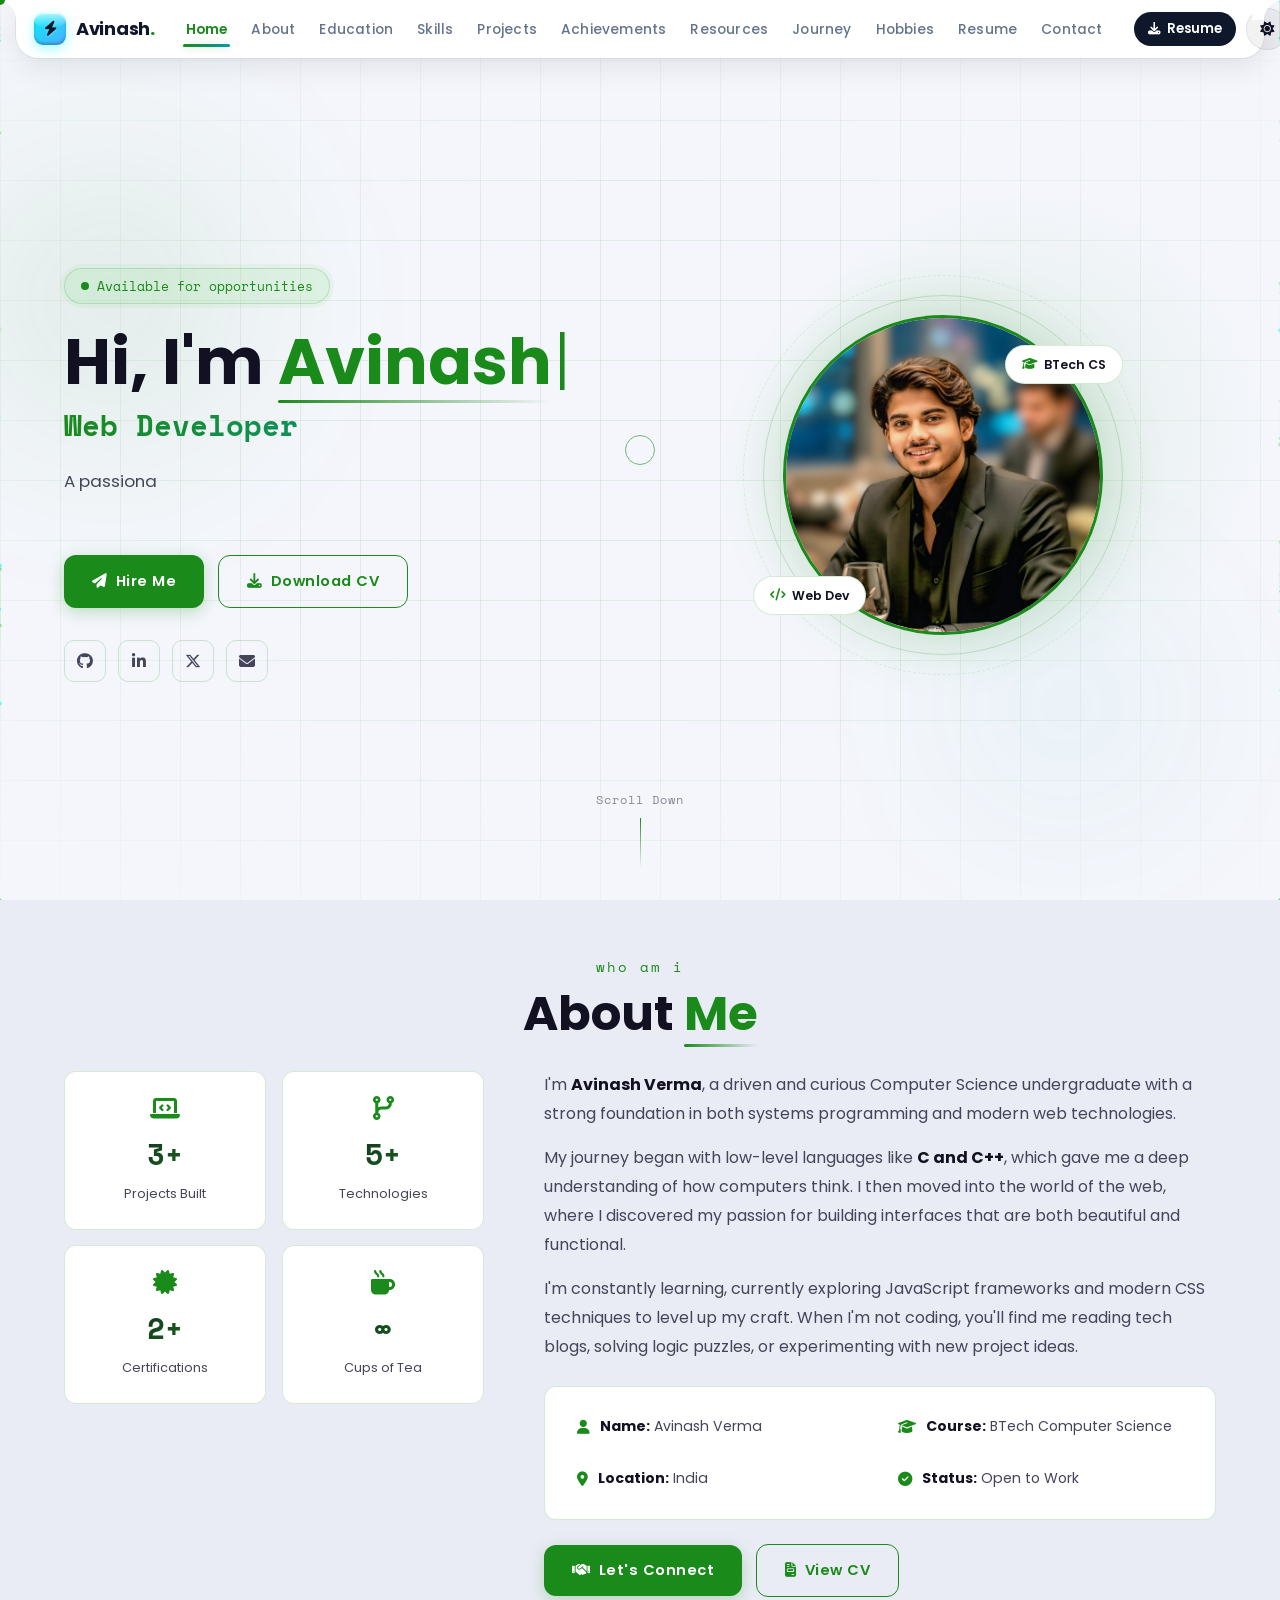
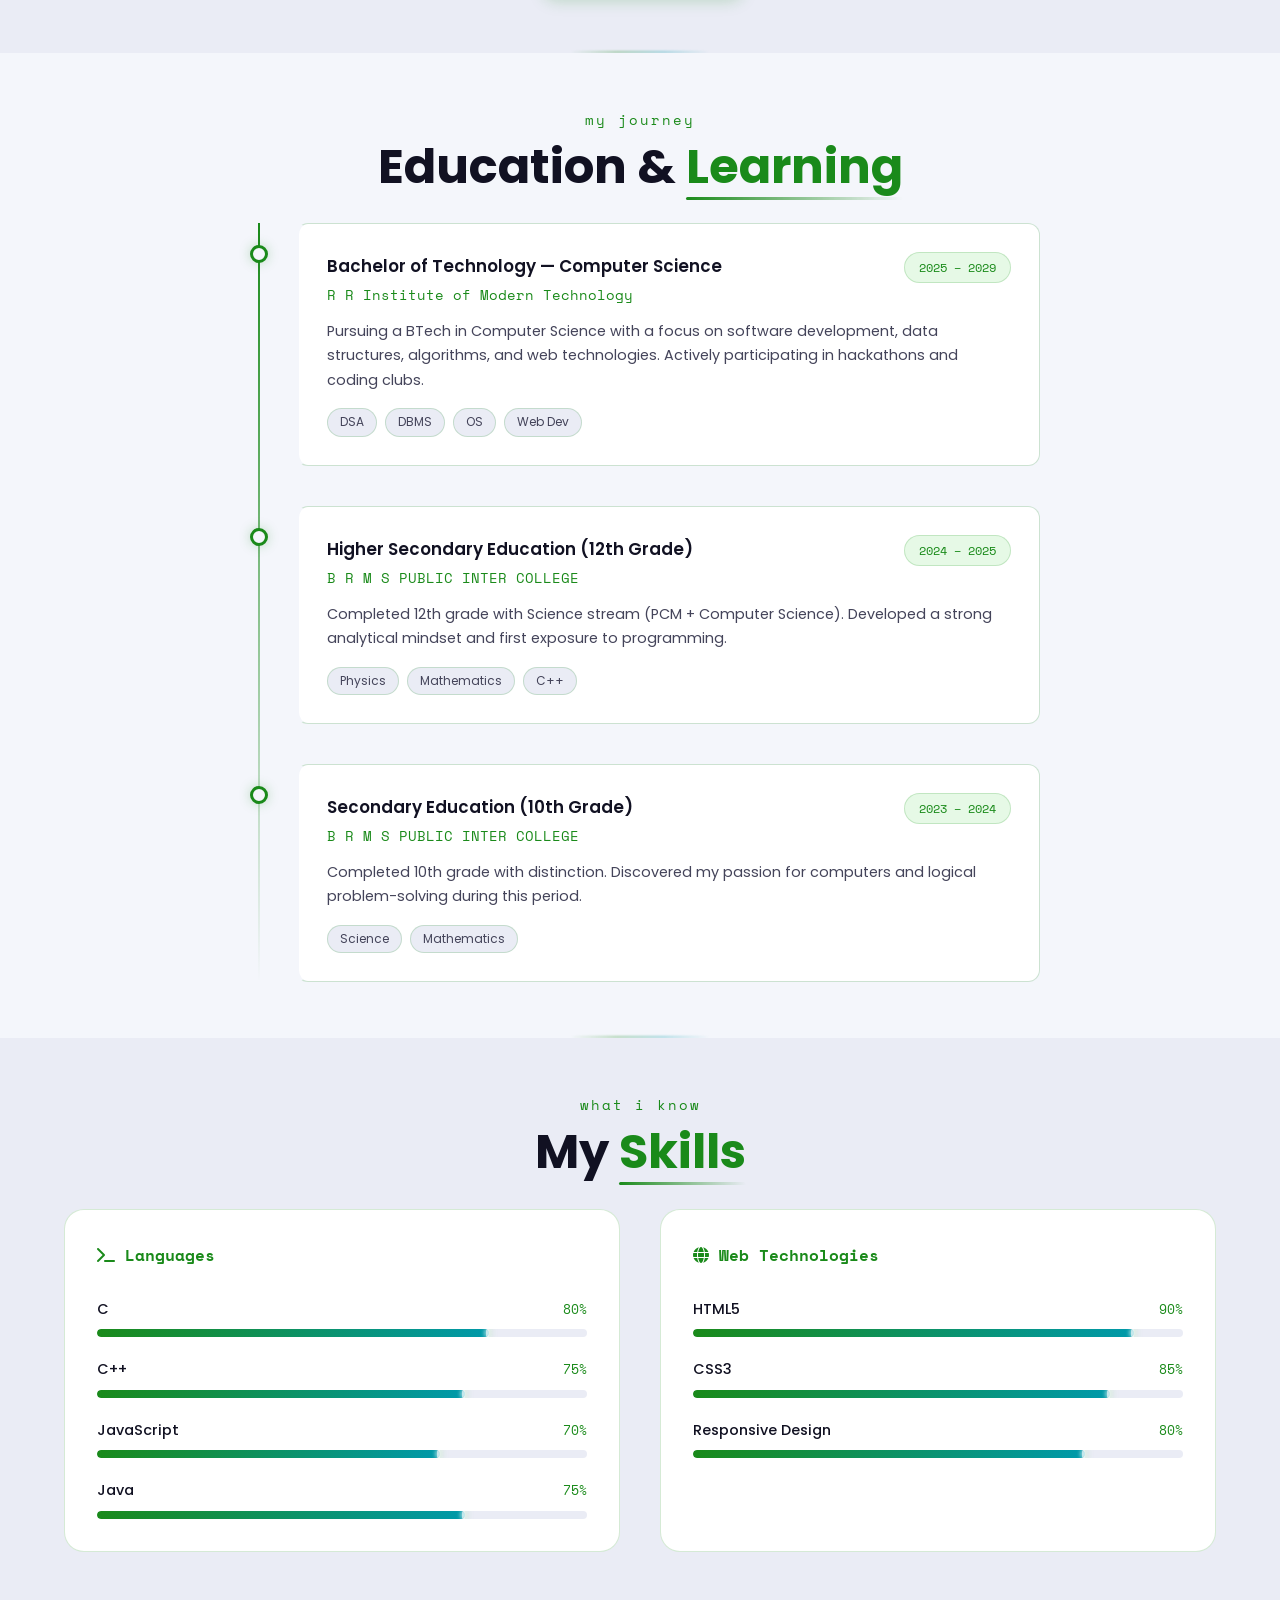
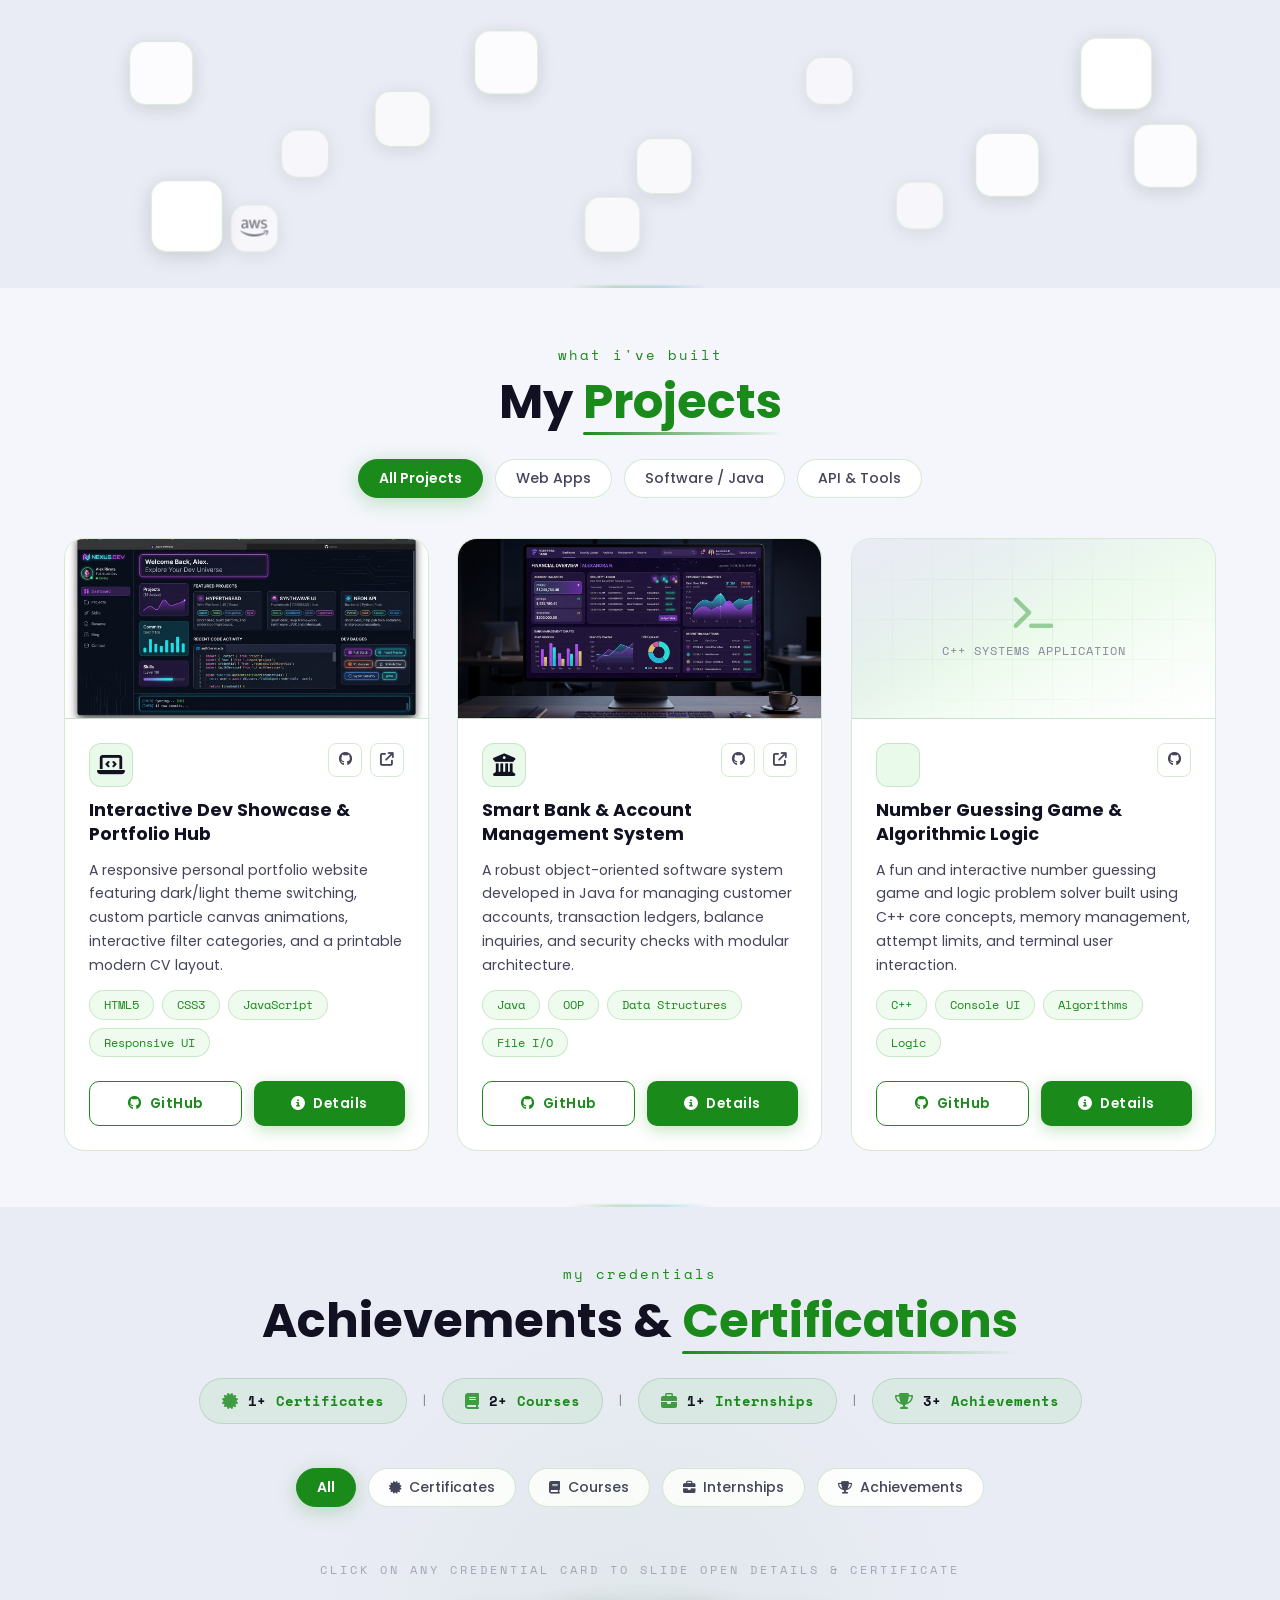
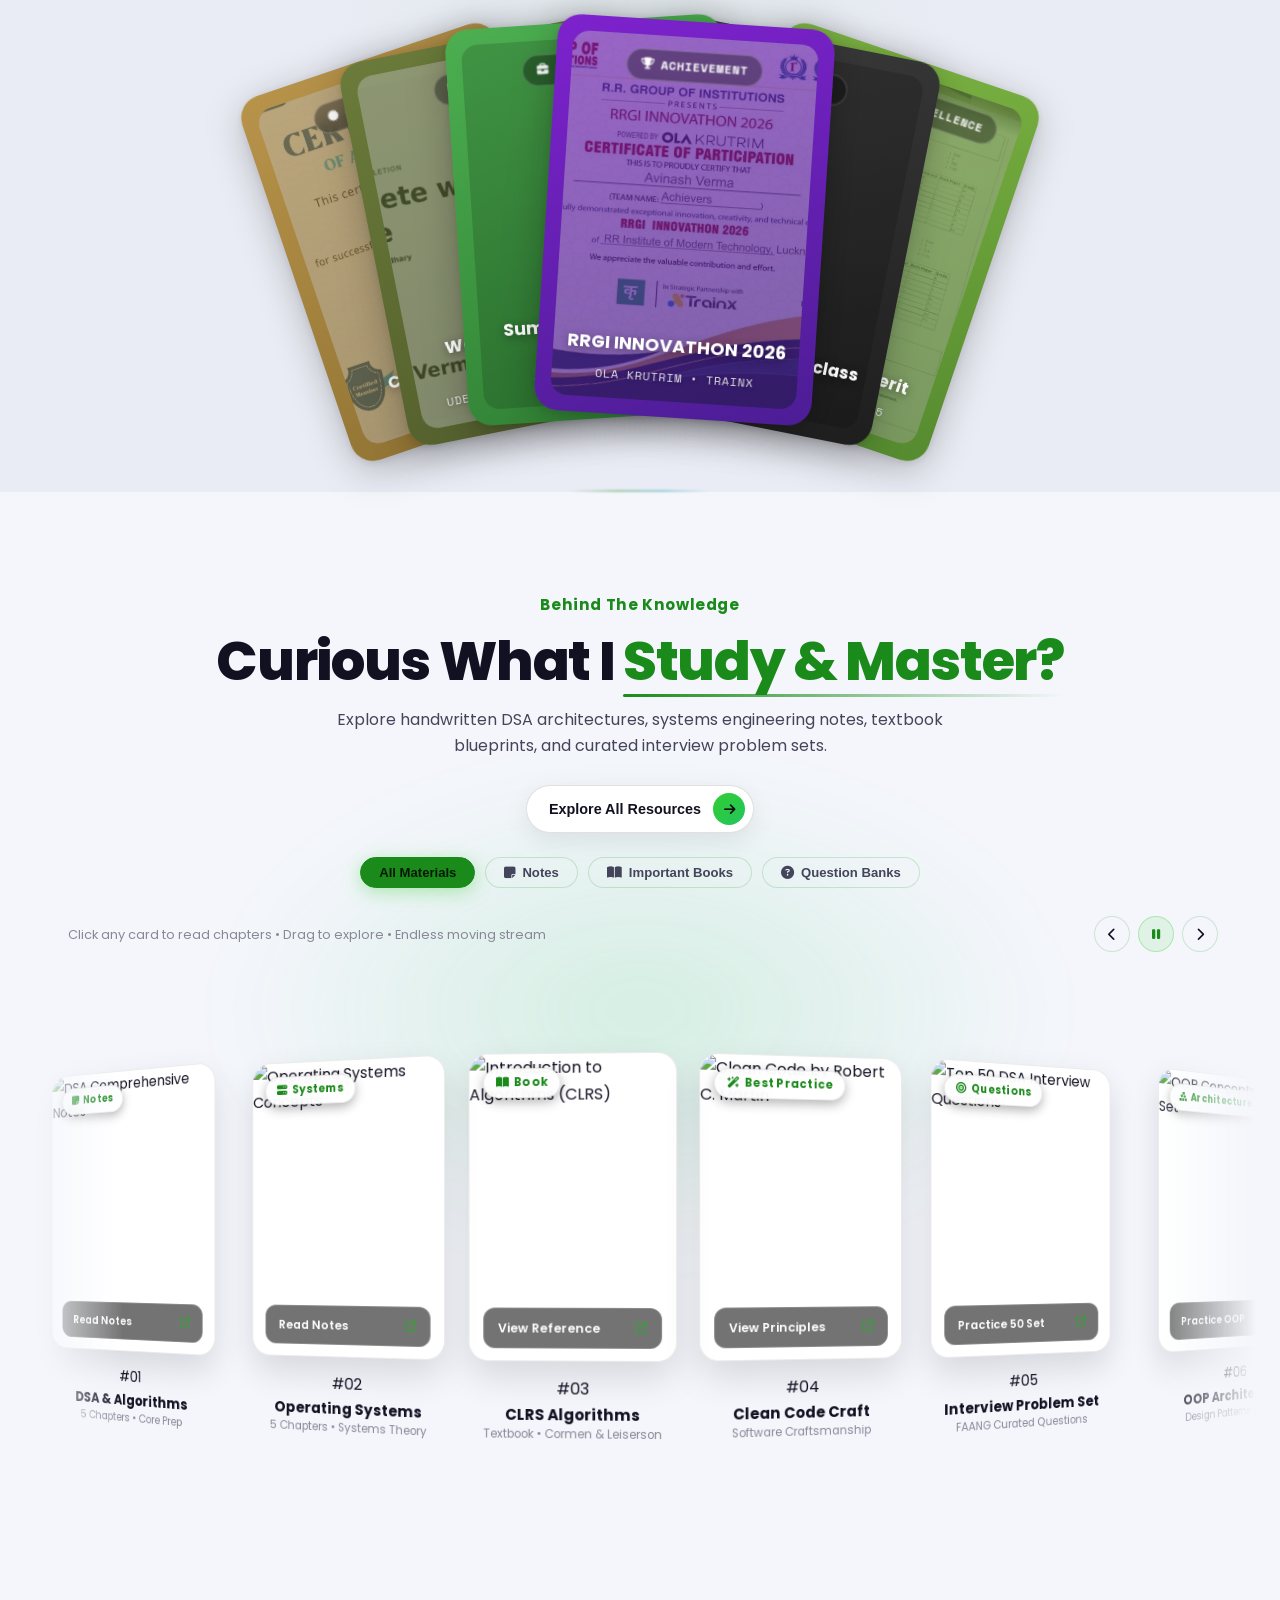
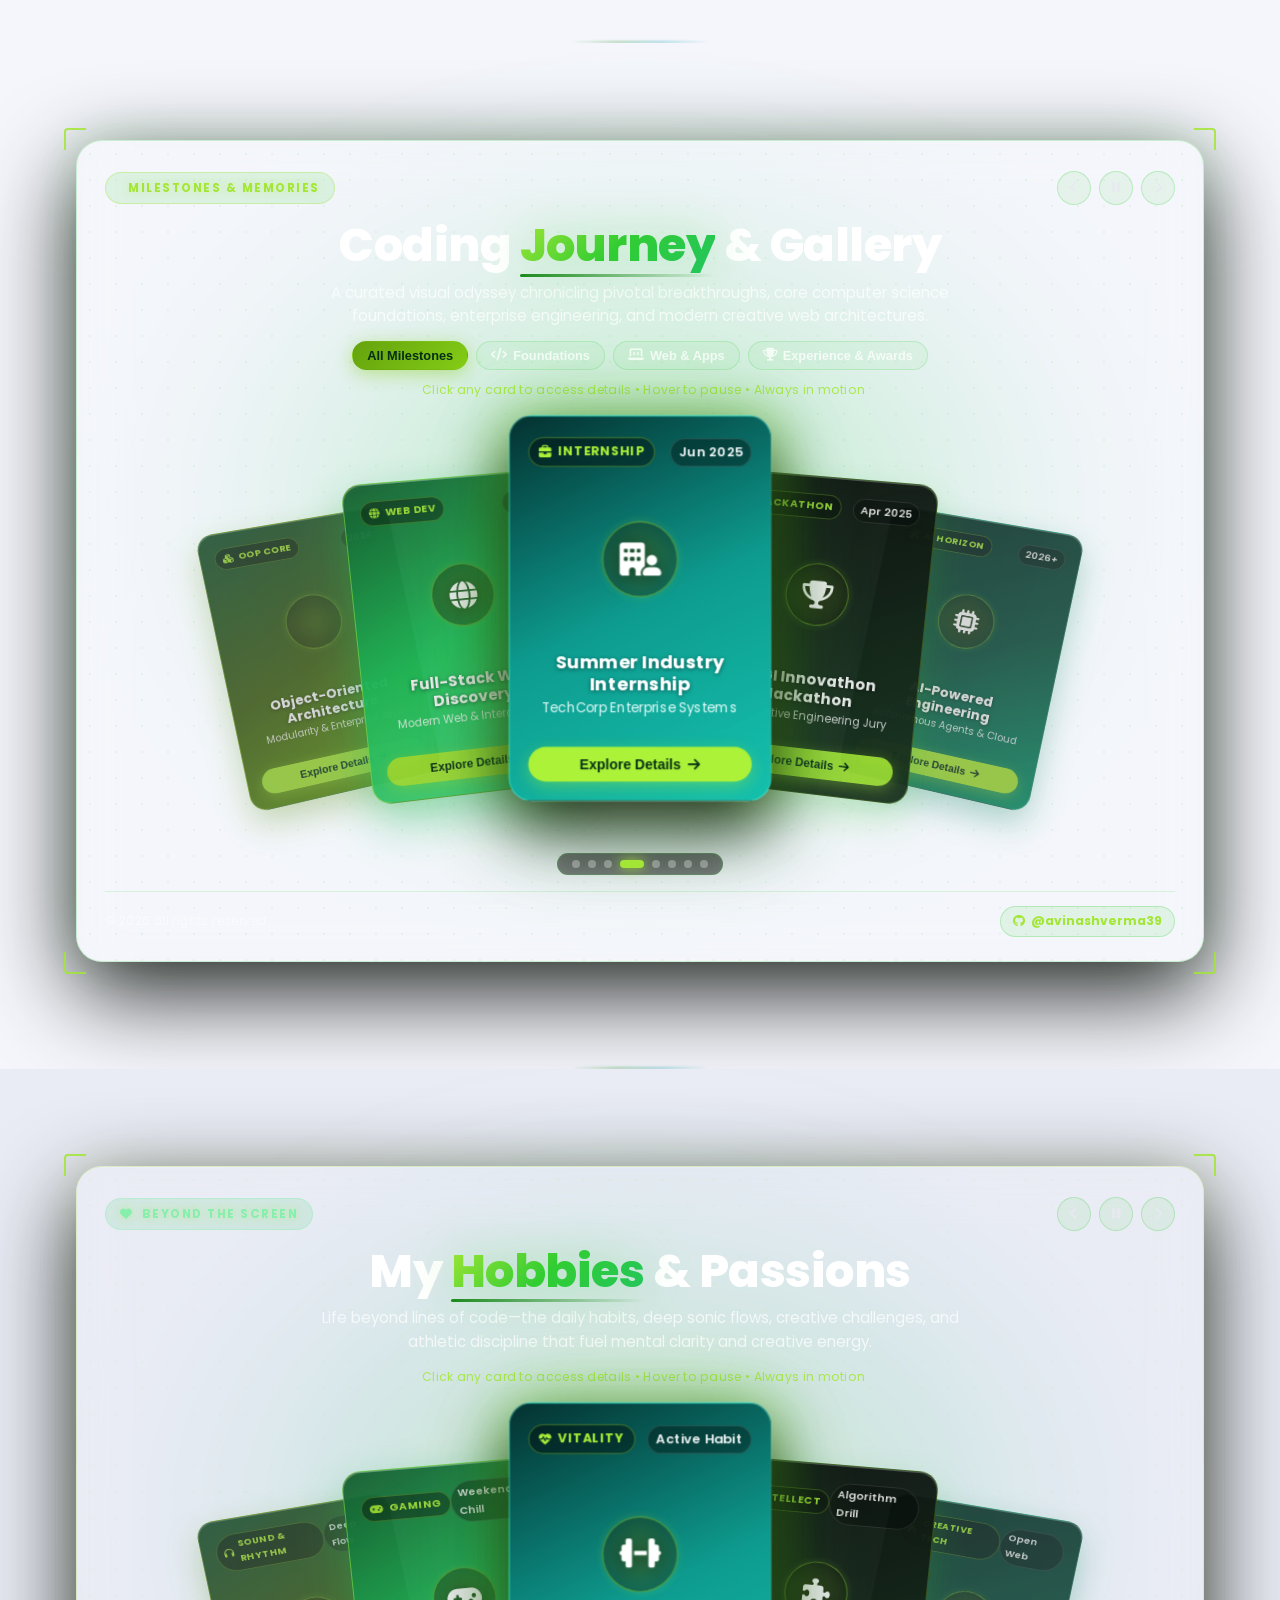
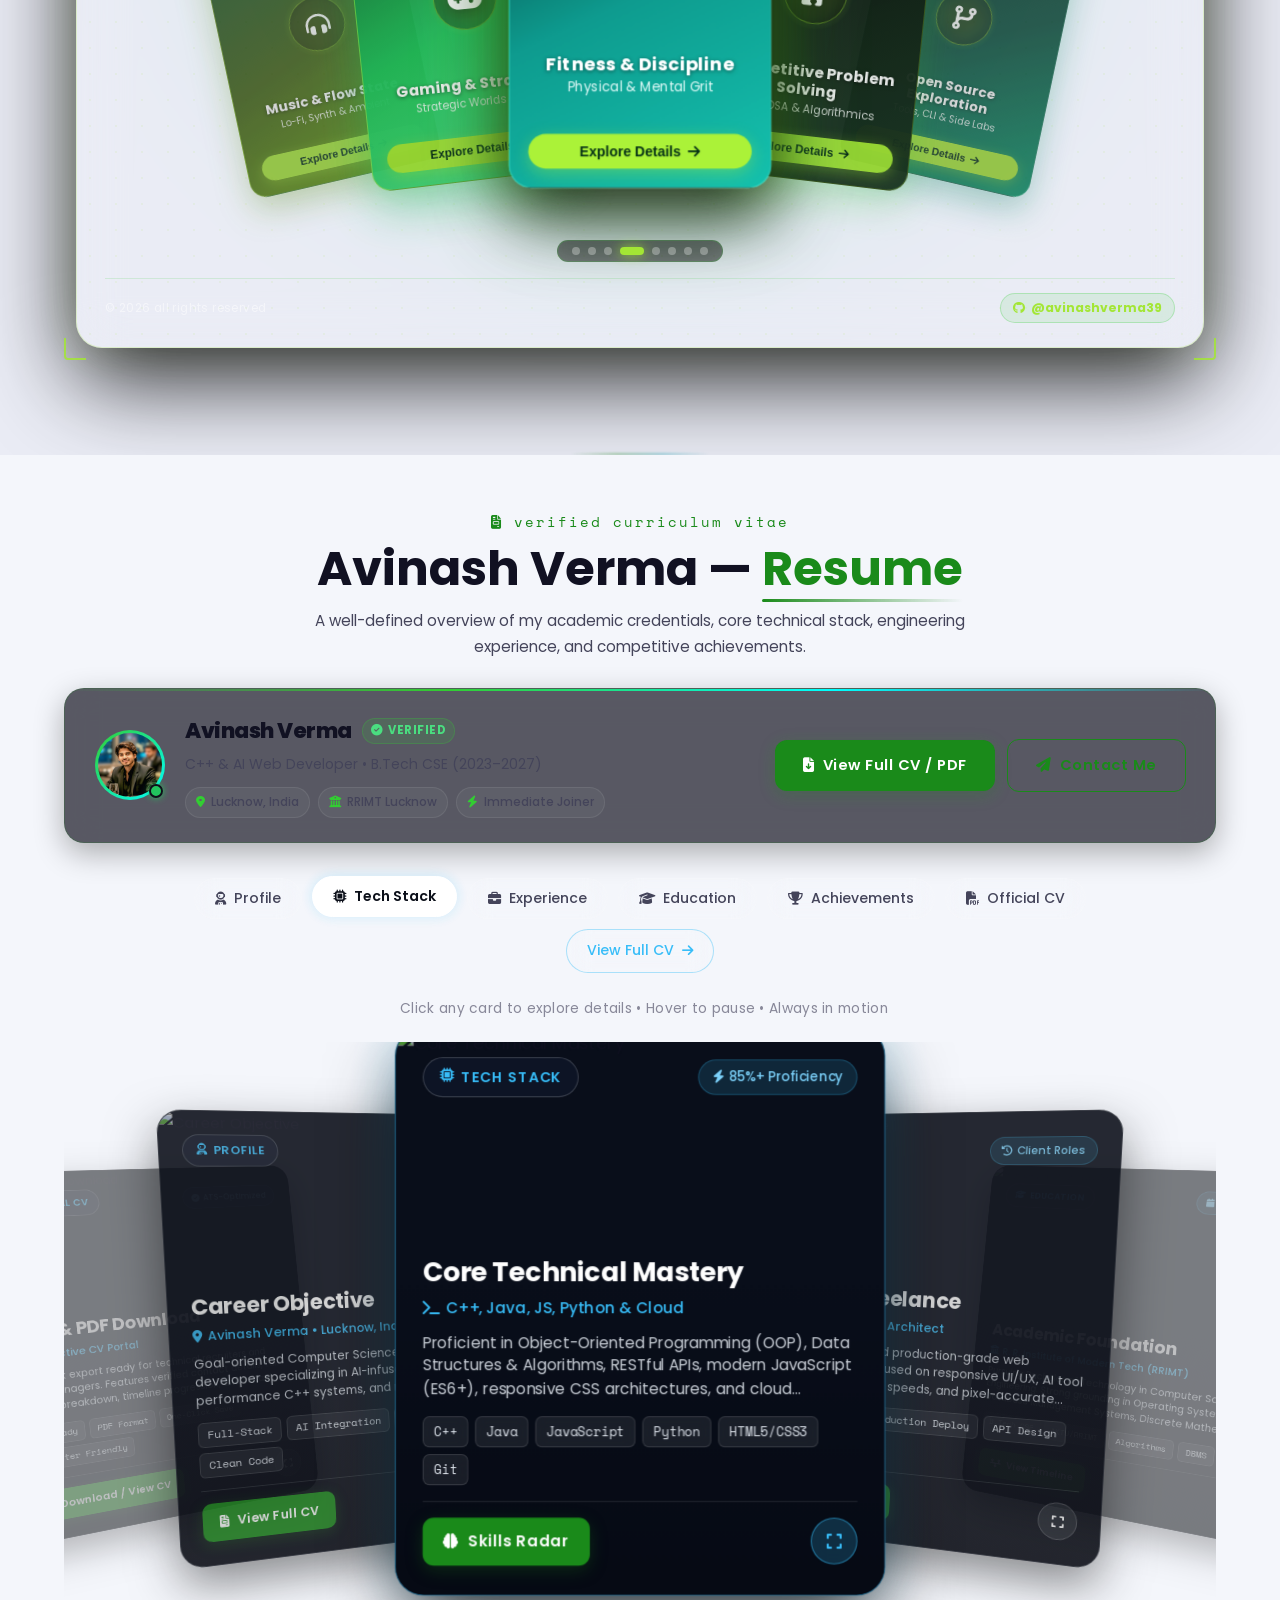
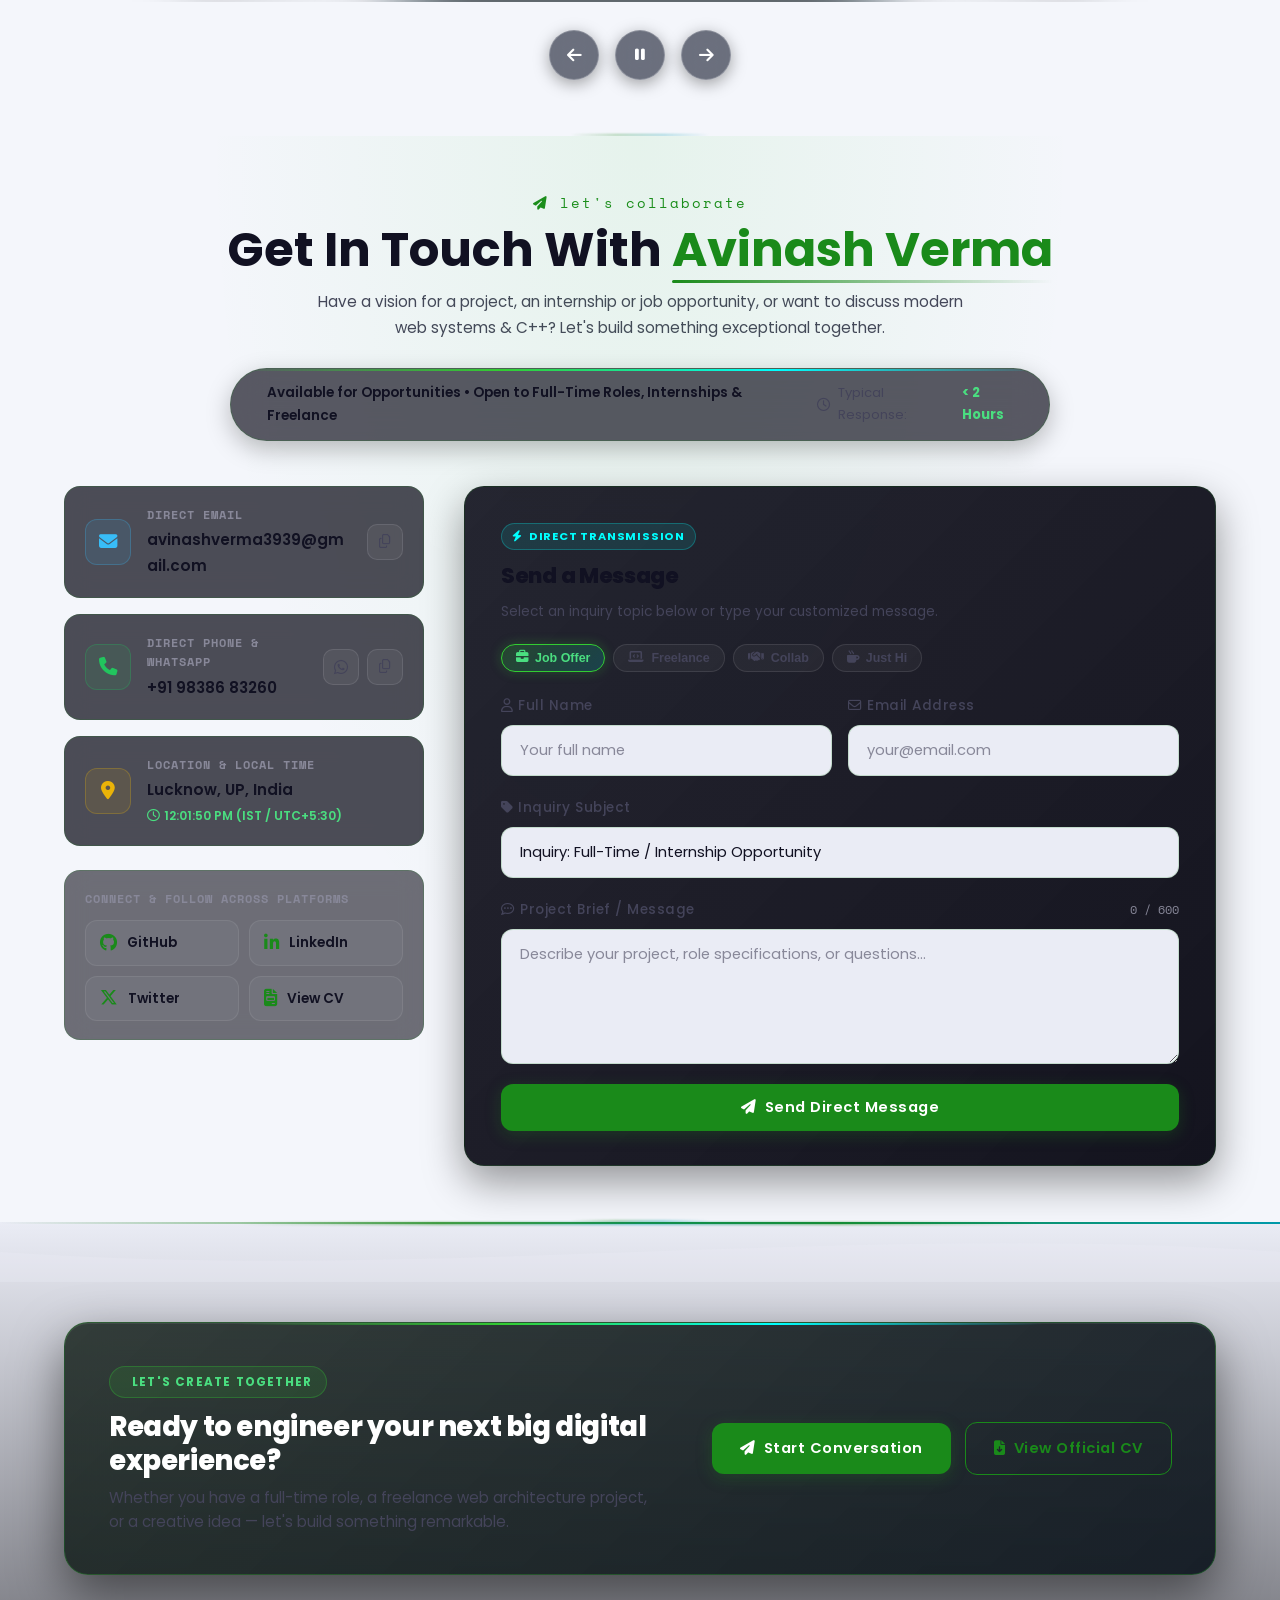
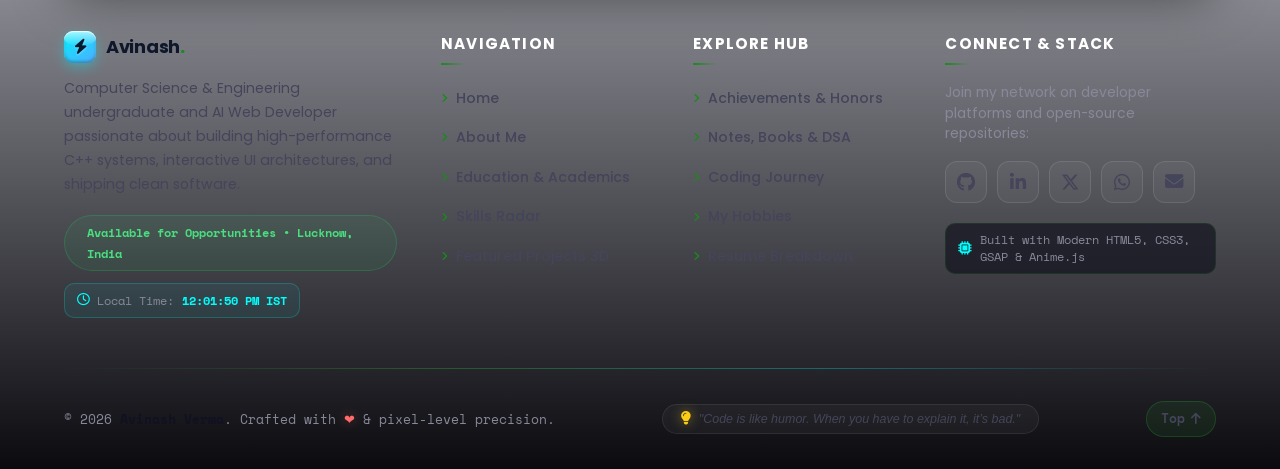
==== commit 20be6dda: "commit" ====
--- a/index.html
+++ b/index.html
@@ -11,9 +11,12 @@
 
     <!-- Primary SEO Page Title & Meta Tags -->
     <title>Avinash Verma (Avinash) | AI-Infused Full-Stack Web Developer &amp; Software Engineer Portfolio</title>
-    <meta name="title" content="Avinash Verma (Avinash) | AI-Infused Full-Stack Web Developer &amp; Software Engineer Portfolio" />
-    <meta name="description" content="Official portfolio of Avinash Verma (Avinash / AVINASH / AVINASH VERMA) — AI-focused Full-Stack Web Developer, Software Engineer, and Computer Science undergraduate based in Lucknow, India. Explore high-performance web applications, interactive 3D UI architectures, C++ systems, DSA solutions, and verified credentials." />
-    <meta name="keywords" content="Avinash, avinash verma, Avinash Verma, AVINASH, AVINASH VERMA, avinash, avinashverma, avinash39, avinashverma39, Avinash Web Developer, Avinash Software Engineer, Avinash Lucknow, Avinash Portfolio, Avinash Verma Portfolio, Avinash Full Stack Developer, Avinash AI Developer, Avinash C++ Developer, Avinash CS Student, Avinash Verma Official Website, Avinash Developer Portfolio" />
+    <meta name="title"
+        content="Avinash Verma (Avinash) | AI-Infused Full-Stack Web Developer &amp; Software Engineer Portfolio" />
+    <meta name="description"
+        content="Official portfolio of Avinash Verma (Avinash / AVINASH / AVINASH VERMA) — AI-focused Full-Stack Web Developer, Software Engineer, and Computer Science undergraduate based in Lucknow, India. Explore high-performance web applications, interactive 3D UI architectures, C++ systems, DSA solutions, and verified credentials." />
+    <meta name="keywords"
+        content="Avinash, avinash verma, Avinash Verma, AVINASH, AVINASH VERMA, avinash, avinashverma, avinash39, avinashverma39, Avinash Web Developer, Avinash Software Engineer, Avinash Lucknow, Avinash Portfolio, Avinash Verma Portfolio, Avinash Full Stack Developer, Avinash AI Developer, Avinash C++ Developer, Avinash CS Student, Avinash Verma Official Website, Avinash Developer Portfolio" />
     <meta name="author" content="Avinash Verma" />
     <meta name="creator" content="Avinash Verma" />
     <meta name="publisher" content="Avinash Verma" />
@@ -43,7 +46,8 @@
     <meta property="profile:username" content="avinashverma39" />
     <meta property="og:site_name" content="Avinash Verma Portfolio" />
     <meta property="og:title" content="Avinash Verma (Avinash) — AI Web Developer &amp; Software Engineer" />
-    <meta property="og:description" content="Official portfolio of Avinash Verma (AVINASH VERMA). Explore interactive web projects, CS foundations, C++ engineering, and modern web architectures." />
+    <meta property="og:description"
+        content="Official portfolio of Avinash Verma (AVINASH VERMA). Explore interactive web projects, CS foundations, C++ engineering, and modern web architectures." />
     <meta property="og:url" content="https://r4s69m7b.insforge.site/" />
     <meta property="og:image" content="https://r4s69m7b.insforge.site/IMG_20250921_0254421.jpg" />
     <meta property="og:image:secure_url" content="https://r4s69m7b.insforge.site/IMG_20250921_0254421.jpg" />
@@ -57,7 +61,8 @@
     <meta name="twitter:site" content="@avinashverma39" />
     <meta name="twitter:creator" content="@avinashverma39" />
     <meta name="twitter:title" content="Avinash Verma (Avinash) — AI Web Developer &amp; Software Engineer" />
-    <meta name="twitter:description" content="Portfolio of Avinash Verma (AVINASH VERMA) — AI-infused web apps, C++ systems, interactive 3D UI, and CS fundamentals." />
+    <meta name="twitter:description"
+        content="Portfolio of Avinash Verma (AVINASH VERMA) — AI-infused web apps, C++ systems, interactive 3D UI, and CS fundamentals." />
     <meta name="twitter:image" content="https://r4s69m7b.insforge.site/IMG_20250921_0254421.jpg" />
     <meta name="twitter:image:alt" content="Avinash Verma (Avinash) — Portfolio" />
 
@@ -255,7 +260,9 @@
                     <span id="typedGreeting">Hi, I'm <span class="highlight">Avinash</span></span><br />
                     <span class="hero-role" id="typedRole">Web Developer</span>
                 </h1>
-                <p class="hero-description" id="heroDesc" data-entrance="desc" style="min-height:3.5rem;">A passionate BTech Computer Science student crafting clean, efficient, and user-friendly web experiences. I turn ideas into interactive digital reality.</p>
+                <p class="hero-description" id="heroDesc" data-entrance="desc" style="min-height:3.5rem;">A passionate
+                    BTech Computer Science student crafting clean, efficient, and user-friendly web experiences. I turn
+                    ideas into interactive digital reality.</p>
 
                 <!-- CTA Buttons -->
                 <div class="hero-buttons" data-entrance="buttons">
@@ -427,8 +434,7 @@
                                 <span class="timeline-org">R R Institute of
                                     Modern Technology</span>
                             </div>
-                            <span class="timeline-year">2025 –
-                                Pursuing</span>
+                            <span class="timeline-year">2025 – 2029</span>
                         </div>
                         <p>
                             Pursuing a BTech in Computer Science with a
@@ -454,7 +460,7 @@
                                 <span class="timeline-org">B R M S PUBLIC
                                     INTER COLLEGE</span>
                             </div>
-                            <span class="timeline-year">2023 – 2025</span>
+                            <span class="timeline-year">2024 – 2025</span>
                         </div>
                         <p>
                             Completed 12th grade with Science stream (PCM +
@@ -477,7 +483,7 @@
                                 <span class="timeline-org">B R M S PUBLIC
                                     INTER COLLEGE</span>
                             </div>
-                            <span class="timeline-year">2022 – 2023</span>
+                            <span class="timeline-year">2023 – 2024</span>
                         </div>
                         <p>
                             Completed 10th grade with distinction.
@@ -639,7 +645,7 @@
 
             <div class="projects-grid" id="projectsGrid">
                 <!-- Project Card 1: Neural Canvas -->
-                <div class="project-card" data-category="web" data-project-id="project-ai-studio">
+                <!-- <div class="project-card" data-category="web" data-project-id="project-ai-studio">
                     <div class="project-card-preview">
                         <img src="assets/projects/project_ai_studio.jpg" alt="Neural Canvas — AI Design Studio Preview" loading="lazy" />
                         <div class="project-card-overlay"></div>
@@ -660,7 +666,7 @@
                         </div>
                         <h3>Neural Canvas — AI Design Studio</h3>
                         <p>
-                            A futuristic web application and concept studio exploring AI-assisted layout generation, neural interface optimization, and dynamic cyber design components. Built with HTML5, CSS3, and JavaScript.
+                            An interactive design studio application exploring AI-assisted layout generation, dynamic component positioning, and customizable design systems. Built with modern JavaScript, semantic HTML5, and responsive CSS3.
                         </p>
                         <div class="project-tags">
                             <span>AI Design</span><span>HTML5</span><span>CSS3</span><span>JavaScript</span>
@@ -674,12 +680,13 @@
                             <i class="fa-solid fa-circle-info"></i> Details
                         </button>
                     </div>
-                </div>
+                </div> -->
 
                 <!-- Project Card 2: Dev Showcase & Portfolio -->
                 <div class="project-card" data-category="web" data-project-id="project-portfolio">
                     <div class="project-card-preview">
-                        <img src="assets/projects/project_portfolio.jpg" alt="Interactive Dev Showcase & Portfolio Hub Preview" loading="lazy" />
+                        <img src="assets/projects/project_portfolio.jpg"
+                            alt="Interactive Dev Showcase & Portfolio Hub Preview" loading="lazy" />
                         <div class="project-card-overlay"></div>
                     </div>
                     <div class="project-card-body">
@@ -688,27 +695,32 @@
                                 <i class="fa-solid fa-laptop-code"></i>
                             </div>
                             <div class="project-links">
-                                <a href="https://github.com/avinashverma39/portfolio" target="_blank" rel="noopener noreferrer" aria-label="View Code" title="GitHub Repository">
+                                <a href="https://github.com/avinashverma39/portfolio" target="_blank"
+                                    rel="noopener noreferrer" aria-label="View Code" title="GitHub Repository">
                                     <i class="fa-brands fa-github"></i>
                                 </a>
-                                <a href="https://avinashverma39.github.io/portfolio/" target="_blank" rel="noopener noreferrer" aria-label="Live Demo" title="Live Preview">
+                                <a href="https://avinashverma39.github.io/portfolio/" target="_blank"
+                                    rel="noopener noreferrer" aria-label="Live Demo" title="Live Preview">
                                     <i class="fa-solid fa-arrow-up-right-from-square"></i>
                                 </a>
                             </div>
                         </div>
                         <h3>Interactive Dev Showcase &amp; Portfolio Hub</h3>
                         <p>
-                            A responsive personal portfolio website featuring dark/light theme switching, custom particle canvas animations, interactive filter categories, and a printable modern CV layout.
+                            A responsive personal portfolio website featuring dark/light theme switching, custom
+                            particle canvas animations, interactive filter categories, and a printable modern CV layout.
                         </p>
                         <div class="project-tags">
                             <span>HTML5</span><span>CSS3</span><span>JavaScript</span><span>Responsive UI</span>
                         </div>
                     </div>
                     <div class="project-card-actions">
-                        <a href="https://github.com/avinashverma39/portfolio" target="_blank" rel="noopener noreferrer" class="btn btn-outline btn-sm">
+                        <a href="https://github.com/avinashverma39/portfolio" target="_blank" rel="noopener noreferrer"
+                            class="btn btn-outline btn-sm">
                             <i class="fa-brands fa-github"></i> GitHub
                         </a>
-                        <button type="button" class="btn btn-primary btn-sm project-open-detail-btn" data-project-id="project-portfolio">
+                        <button type="button" class="btn btn-primary btn-sm project-open-detail-btn"
+                            data-project-id="project-portfolio">
                             <i class="fa-solid fa-circle-info"></i> Details
                         </button>
                     </div>
@@ -717,7 +729,8 @@
                 <!-- Project Card 3: Smart Bank & Account Management System -->
                 <div class="project-card" data-category="software" data-project-id="project-bank">
                     <div class="project-card-preview">
-                        <img src="assets/projects/project_bank.jpg" alt="Smart Bank & Account Management System Preview" loading="lazy" />
+                        <img src="assets/projects/project_bank.jpg" alt="Smart Bank & Account Management System Preview"
+                            loading="lazy" />
                         <div class="project-card-overlay"></div>
                     </div>
                     <div class="project-card-body">
@@ -726,34 +739,39 @@
                                 <i class="fa-solid fa-building-columns"></i>
                             </div>
                             <div class="project-links">
-                                <a href="https://github.com/avinashverma39/JAVA_PROJECT" target="_blank" rel="noopener noreferrer" aria-label="View Code" title="GitHub Repository">
+                                <a href="https://github.com/avinashverma39/JAVA_PROJECT" target="_blank"
+                                    rel="noopener noreferrer" aria-label="View Code" title="GitHub Repository">
                                     <i class="fa-brands fa-github"></i>
                                 </a>
-                                <a href="https://github.com/avinashverma39/JAVA_PROJECT" target="_blank" rel="noopener noreferrer" aria-label="Live Demo" title="Live Preview">
+                                <a href="https://github.com/avinashverma39/JAVA_PROJECT" target="_blank"
+                                    rel="noopener noreferrer" aria-label="Live Demo" title="Live Preview">
                                     <i class="fa-solid fa-arrow-up-right-from-square"></i>
                                 </a>
                             </div>
                         </div>
                         <h3>Smart Bank &amp; Account Management System</h3>
                         <p>
-                            A robust object-oriented software system developed in Java for managing customer accounts, transaction ledgers, balance inquiries, and security checks with modular architecture.
+                            A robust object-oriented software system developed in Java for managing customer accounts,
+                            transaction ledgers, balance inquiries, and security checks with modular architecture.
                         </p>
                         <div class="project-tags">
                             <span>Java</span><span>OOP</span><span>Data Structures</span><span>File I/O</span>
                         </div>
                     </div>
                     <div class="project-card-actions">
-                        <a href="https://github.com/avinashverma39/JAVA_PROJECT" target="_blank" rel="noopener noreferrer" class="btn btn-outline btn-sm">
+                        <a href="https://github.com/avinashverma39/JAVA_PROJECT" target="_blank"
+                            rel="noopener noreferrer" class="btn btn-outline btn-sm">
                             <i class="fa-brands fa-github"></i> GitHub
                         </a>
-                        <button type="button" class="btn btn-primary btn-sm project-open-detail-btn" data-project-id="project-bank">
+                        <button type="button" class="btn btn-primary btn-sm project-open-detail-btn"
+                            data-project-id="project-bank">
                             <i class="fa-solid fa-circle-info"></i> Details
                         </button>
                     </div>
                 </div>
 
                 <!-- Project Card 4: Weather Pulse -->
-                <div class="project-card" data-category="web api" data-project-id="project-weather">
+                <!-- <div class="project-card" data-category="web api" data-project-id="project-weather">
                     <div class="project-card-preview">
                         <img src="assets/projects/project_weather.jpg" alt="Weather Pulse Application Preview" loading="lazy" />
                         <div class="project-card-overlay"></div>
@@ -788,10 +806,10 @@
                             <i class="fa-solid fa-circle-info"></i> Details
                         </button>
                     </div>
-                </div>
+                </div> -->
 
                 <!-- Project Card 5: Matrix Lab -->
-                <div class="project-card" data-category="web software api" data-project-id="project-calc">
+                <!-- <div class="project-card" data-category="web software api" data-project-id="project-calc">
                     <div class="project-card-preview">
                         <img src="assets/projects/project_calc.jpg" alt="Matrix Lab Calculator Preview" loading="lazy" />
                         <div class="project-card-overlay"></div>
@@ -826,10 +844,10 @@
                             <i class="fa-solid fa-circle-info"></i> Details
                         </button>
                     </div>
-                </div>
+                </div> -->
 
                 <!-- Project Card 6: FluxFlow -->
-                <div class="project-card" data-category="web" data-project-id="project-todo">
+                <!-- <div class="project-card" data-category="web" data-project-id="project-todo">
                     <div class="project-card-preview">
                         <img src="assets/projects/project_todo.jpg" alt="FluxFlow Task Management Preview" loading="lazy" />
                         <div class="project-card-overlay"></div>
@@ -864,14 +882,16 @@
                             <i class="fa-solid fa-circle-info"></i> Details
                         </button>
                     </div>
-                </div>
+                </div> -->
 
                 <!-- Project Card 7: Number Guessing Game -->
                 <div class="project-card" data-category="software" data-project-id="project-cpp-game">
                     <div class="project-card-preview">
                         <div class="project-preview-placeholder">
                             <i class="fa-solid fa-terminal" style="font-size: 2.2rem; color: var(--accent);"></i>
-                            <span style="font-family: var(--font-mono); font-size: 0.78rem; color: var(--text-muted);">C++ Systems Application</span>
+                            <span
+                                style="font-family: var(--font-mono); font-size: 0.78rem; color: var(--text-muted);">C++
+                                Systems Application</span>
                         </div>
                         <div class="project-card-overlay"></div>
                     </div>
@@ -881,24 +901,28 @@
                                 <i class="devicon-cplusplus-plain colored"></i>
                             </div>
                             <div class="project-links">
-                                <a href="https://github.com/avinashverma39/CPP_Project" target="_blank" rel="noopener noreferrer" aria-label="View Code" title="GitHub Repository">
+                                <a href="https://github.com/avinashverma39/CPP_Project" target="_blank"
+                                    rel="noopener noreferrer" aria-label="View Code" title="GitHub Repository">
                                     <i class="fa-brands fa-github"></i>
                                 </a>
                             </div>
                         </div>
                         <h3>Number Guessing Game &amp; Algorithmic Logic</h3>
                         <p>
-                            A fun and interactive number guessing game and logic problem solver built using C++ core concepts, memory management, attempt limits, and terminal user interaction.
+                            A fun and interactive number guessing game and logic problem solver built using C++ core
+                            concepts, memory management, attempt limits, and terminal user interaction.
                         </p>
                         <div class="project-tags">
                             <span>C++</span><span>Console UI</span><span>Algorithms</span><span>Logic</span>
                         </div>
                     </div>
                     <div class="project-card-actions">
-                        <a href="https://github.com/avinashverma39/CPP_Project" target="_blank" rel="noopener noreferrer" class="btn btn-outline btn-sm">
+                        <a href="https://github.com/avinashverma39/CPP_Project" target="_blank"
+                            rel="noopener noreferrer" class="btn btn-outline btn-sm">
                             <i class="fa-brands fa-github"></i> GitHub
                         </a>
-                        <button type="button" class="btn btn-primary btn-sm project-open-detail-btn" data-project-id="project-cpp-game">
+                        <button type="button" class="btn btn-primary btn-sm project-open-detail-btn"
+                            data-project-id="project-cpp-game">
                             <i class="fa-solid fa-circle-info"></i> Details
                         </button>
                     </div>
@@ -908,7 +932,8 @@
     </section>
 
     <!--  PROJECT TECHNICAL DETAILS MODAL  -->
-    <div class="project-modal-overlay" id="projectModalOverlay" role="dialog" aria-modal="true" aria-label="Project Details" tabindex="-1">
+    <div class="project-modal-overlay" id="projectModalOverlay" role="dialog" aria-modal="true"
+        aria-label="Project Details" tabindex="-1">
         <div class="project-modal">
             <button type="button" class="project-modal-close" id="projectModalClose" aria-label="Close project details">
                 <i class="fa-solid fa-xmark"></i>
@@ -949,10 +974,12 @@
 
             <div class="card-fan-container" id="achievementsFan">
                 <!-- Credential 1 — C Data Structures Certificate -->
-                <div class="card-fan-item fan-color-gold" data-category="certificate" data-achievement-id="cert-c-datastructures">
+                <div class="card-fan-item fan-color-gold" data-category="certificate"
+                    data-achievement-id="cert-c-datastructures">
                     <div class="card-fan-front">
                         <div class="card-fan-preview" onclick="openCertModal('cert-c-datastructures')">
-                            <img src="assets/certificates/mindluster_c_datastructures.jpg" alt="C Data Structures Certificate" loading="lazy" />
+                            <img src="assets/certificates/mindluster_c_datastructures.jpg"
+                                alt="C Data Structures Certificate" loading="lazy" />
                         </div>
                         <span class="card-fan-type-badge"><i class="fa-solid fa-certificate"></i> Certificate</span>
                         <h3>C Data Structures</h3>
@@ -971,7 +998,7 @@
                         <div class="card-fan-org">
                             <i class="fa-solid fa-building"></i> MindLuster
                         </div>
-                        <p>Certificate of Achievement for mastering C Datastructures covering fundamental data structures, memory allocation, arrays, linked structures, and algorithmic problem-solving.</p>
+                        <p>Certificate of Achievement for mastering C Data Structures covering fundamental data structures, memory allocation, arrays, linked structures, and algorithmic problem-solving.</p>
                         <div class="project-tags">
                             <span>C</span><span>Data Structures</span><span>Algorithms</span>
                         </div>
@@ -980,7 +1007,8 @@
                         </div>
                         <div class="project-card-actions">
                             <button type="button" class="btn btn-primary btn-sm achievement-view-cert-btn"
-                                data-achievement-id="cert-c-datastructures" onclick="openCertModal('cert-c-datastructures')">
+                                data-achievement-id="cert-c-datastructures"
+                                onclick="openCertModal('cert-c-datastructures')">
                                 <i class="fa-solid fa-eye"></i> View Certificate
                             </button>
                         </div>
@@ -991,7 +1019,8 @@
                 <div class="card-fan-item fan-color-olive" data-category="course" data-achievement-id="course-webdev">
                     <div class="card-fan-front">
                         <div class="card-fan-preview" onclick="openCertModal('course-webdev')">
-                            <img src="assets/certificates/udemy_web_development.jpg" alt="Complete Web Development Course" loading="lazy" />
+                            <img src="assets/certificates/udemy_web_development.jpg"
+                                alt="Complete Web Development Course" loading="lazy" />
                         </div>
                         <span class="card-fan-type-badge"><i class="fa-solid fa-book"></i> Course</span>
                         <h3>Web Development Course</h3>
@@ -1010,7 +1039,8 @@
                         <div class="card-fan-org">
                             <i class="fa-solid fa-building"></i> Udemy (Hitesh Choudhary)
                         </div>
-                        <p>Mastered 100 total hours of comprehensive full-stack web development fundamentals including HTML5, CSS3, modern JavaScript ES6+, backend architectures, and AI-assisted workflows.</p>
+                        <p>Mastered 100 total hours of comprehensive full-stack web development fundamentals including
+                            HTML5, CSS3, modern JavaScript ES6+, backend architectures, and AI-assisted workflows.</p>
                         <div class="project-tags">
                             <span>HTML5</span><span>CSS3</span><span>JavaScript</span><span>100 Hours</span>
                         </div>
@@ -1058,7 +1088,8 @@
                         </div>
                         <div class="project-card-actions">
                             <button type="button" class="btn btn-primary btn-sm achievement-view-cert-btn"
-                                data-achievement-id="Summer-Internship-JAVA" onclick="openCertModal('Summer-Internship-JAVA')">
+                                data-achievement-id="Summer-Internship-JAVA"
+                                onclick="openCertModal('Summer-Internship-JAVA')">
                                 <i class="fa-solid fa-eye"></i> View Certificate
                             </button>
                         </div>
@@ -1069,7 +1100,8 @@
                 <div class="card-fan-item fan-color-purple" data-category="achievement" data-achievement-id="Hack-2026">
                     <div class="card-fan-front">
                         <div class="card-fan-preview" onclick="openCertModal('Hack-2026')">
-                            <img src="assets/certificates/rrgi_innovathon_2026.jpg" alt="RRGI INNOVATHON 2026" loading="lazy" />
+                            <img src="assets/certificates/rrgi_innovathon_2026.jpg" alt="RRGI INNOVATHON 2026"
+                                loading="lazy" />
                         </div>
                         <span class="card-fan-type-badge"><i class="fa-solid fa-trophy"></i> Achievement</span>
                         <h3>RRGI INNOVATHON 2026</h3>
@@ -1088,7 +1120,9 @@
                         <div class="card-fan-org">
                             <i class="fa-solid fa-building"></i> RR Group of Institutions (OLA KRUTRIM &amp; Trainx)
                         </div>
-                        <p>Certificate of Participation awarded for demonstrating exceptional innovation, creativity, and technical excellence with Team Achievers at RR Institute of Modern Technology, Lucknow.</p>
+                        <p>Certificate of Participation awarded for demonstrating exceptional innovation, creativity,
+                            and technical excellence with Team Achievers at RR Institute of Modern Technology, Lucknow.
+                        </p>
                         <div class="project-tags">
                             <span>OLA Krutrim</span><span>Trainx</span><span>Hackathon</span><span>Team Achievers</span>
                         </div>
@@ -1147,9 +1181,11 @@
                     data-achievement-id="award-academic">
                     <div class="card-fan-front">
                         <div class="card-fan-preview" onclick="openCertModal('award-academic')">
-                            <img src="assets/certificates/aktu_academic_excellence.png" alt="Academic Excellence AKTU" loading="lazy" />
-                        </div>
-                        <span class="card-fan-type-badge"><i class="fa-solid fa-graduation-cap"></i> Academic Excellence</span>
+                            <img src="assets/certificates/aktu_academic_excellence.png" alt="Academic Excellence AKTU"
+                                loading="lazy" />
+                        </div>
+                        <span class="card-fan-type-badge"><i class="fa-solid fa-graduation-cap"></i> Academic
+                            Excellence</span>
                         <h3>AKTU Academic Merit</h3>
                         <span class="card-fan-sub">1417/1800 &bull; SGPA 7.95</span>
                     </div>
@@ -1166,7 +1202,9 @@
                         <div class="card-fan-org">
                             <i class="fa-solid fa-building"></i> Dr. A.P.J. Abdul Kalam Technical University (AKTU)
                         </div>
-                        <p>Secured outstanding academic standing across Semesters 1 &amp; 2 with total score 1417/1800 (78.7%), SGPA 7.95 (Sem 1) and 7.73 (Sem 2), with zero backlogs and top practical grades (A+ in Programming, Engineering Graphics, Electronics &amp; Workshop Labs).</p>
+                        <p>Secured outstanding academic standing across Semesters 1 &amp; 2 with total score 1417/1800
+                            (78.7%), SGPA 7.95 (Sem 1) and 7.73 (Sem 2), with zero backlogs and top practical grades (A+
+                            in Programming, Engineering Graphics, Electronics &amp; Workshop Labs).</p>
                         <div class="project-tags">
                             <span>AKTU</span><span>SGPA 7.95</span><span>1417/1800</span><span>Zero Backlog</span>
                         </div>
@@ -1199,10 +1237,12 @@
             <div class="cert-modal-header-bar">
                 <span class="cert-modal-header-title"><i class="fa-solid fa-certificate"></i> Credential Preview</span>
                 <div class="cert-modal-header-actions">
-                    <button type="button" class="cert-modal-zoom-btn" id="certModalFullscreenTop" title="Full Screen" onclick="toggleCertFullscreen()" aria-label="Full screen">
+                    <button type="button" class="cert-modal-zoom-btn" id="certModalFullscreenTop" title="Full Screen"
+                        onclick="toggleCertFullscreen()" aria-label="Full screen">
                         <i class="fa-solid fa-expand"></i>
                     </button>
-                    <button type="button" class="cert-modal-close" id="certModalClose" onclick="closeCertModal()" aria-label="Close preview">
+                    <button type="button" class="cert-modal-close" id="certModalClose" onclick="closeCertModal()"
+                        aria-label="Close preview">
                         <i class="fa-solid fa-xmark"></i>
                     </button>
                 </div>
@@ -1215,13 +1255,16 @@
                 </div>
             </div>
             <div class="cert-modal-controls">
-                <button type="button" class="cert-modal-zoom-btn" id="certModalZoomIn" title="Zoom in" onclick="zoomCert(0.25)" aria-label="Zoom in"><i
+                <button type="button" class="cert-modal-zoom-btn" id="certModalZoomIn" title="Zoom in"
+                    onclick="zoomCert(0.25)" aria-label="Zoom in"><i
                         class="fa-solid fa-magnifying-glass-plus"></i></button>
-                <button type="button" class="cert-modal-zoom-btn" id="certModalZoomOut" title="Zoom out" onclick="zoomCert(-0.25)" aria-label="Zoom out"><i
+                <button type="button" class="cert-modal-zoom-btn" id="certModalZoomOut" title="Zoom out"
+                    onclick="zoomCert(-0.25)" aria-label="Zoom out"><i
                         class="fa-solid fa-magnifying-glass-minus"></i></button>
-                <button type="button" class="cert-modal-zoom-btn" id="certModalZoomReset" title="Reset zoom" onclick="resetCertZoom()" aria-label="Reset zoom"><i
-                        class="fa-solid fa-rotate-left"></i></button>
-                <button type="button" class="cert-modal-zoom-btn" id="certModalFullscreen" title="Toggle Fullscreen" onclick="toggleCertFullscreen()" aria-label="Full screen"><i
+                <button type="button" class="cert-modal-zoom-btn" id="certModalZoomReset" title="Reset zoom"
+                    onclick="resetCertZoom()" aria-label="Reset zoom"><i class="fa-solid fa-rotate-left"></i></button>
+                <button type="button" class="cert-modal-zoom-btn" id="certModalFullscreen" title="Toggle Fullscreen"
+                    onclick="toggleCertFullscreen()" aria-label="Full screen"><i
                         class="fa-solid fa-expand"></i></button>
             </div>
         </div>
@@ -1481,7 +1524,8 @@
     <div class="resource-modal-overlay" id="resourceModalOverlay" role="dialog" aria-modal="true"
         aria-label="Resource Preview" tabindex="-1">
         <div class="resource-modal" id="resourceModalContainer">
-            <button class="resource-modal-close" id="resourceModalClose" aria-label="Close preview" title="Close Preview (Esc)">
+            <button class="resource-modal-close" id="resourceModalClose" aria-label="Close preview"
+                title="Close Preview (Esc)">
                 <i class="fa-solid fa-xmark"></i>
             </button>
             <div class="resource-modal-header" id="resourceModalHeader"></div>
@@ -1556,9 +1600,9 @@
                     <div class="arc-viewport" id="journeyViewport">
                         <div class="arc-track" id="journeyArcTrack">
                             <!-- Card 1: Electric Blue -->
-                            <div class="arc-card arc-card-blue pos-slot-far-left" data-index="0" data-category="foundation"
-                                data-title="First Steps with C &amp; C++" data-sub="2023 • The Genesis"
-                                data-org="Memory, Pointers &amp; Logic"
+                            <div class="arc-card arc-card-blue pos-slot-far-left" data-index="0"
+                                data-category="foundation" data-title="First Steps with C &amp; C++"
+                                data-sub="2023 • The Genesis" data-org="Memory, Pointers &amp; Logic"
                                 data-desc="Began my programming voyage exploring fundamental computer architecture, memory management, pointers, and algorithmic thinking in C and C++. Built console applications and logic games."
                                 data-notes="Low-level memory management &amp; pointer arithmetic||Data structures implementation from scratch (Linked Lists, Stacks, Queues)||Algorithmic problem solving and asymptotic complexity analysis"
                                 data-questions="Q: How does dynamic memory allocation work in C vs C++? | A: C uses malloc/free while C++ uses type-safe new/delete with automatic constructor and destructor invocations.||Q: What is RAII in modern C++? | A: Resource Acquisition Is Initialization binds resource lifecycle to object scope, ensuring deterministic resource cleanup and zero leaks."
@@ -1589,9 +1633,9 @@
                             </div>
 
                             <!-- Card 2: Vibrant Orange -->
-                            <div class="arc-card arc-card-orange pos-slot-near-left" data-index="1" data-category="foundation"
-                                data-title="Object-Oriented Architecture" data-sub="2024 • Java Mastery"
-                                data-org="Modularity &amp; Design"
+                            <div class="arc-card arc-card-orange pos-slot-near-left" data-index="1"
+                                data-category="foundation" data-title="Object-Oriented Architecture"
+                                data-sub="2024 • Java Mastery" data-org="Modularity &amp; Design"
                                 data-desc="Mastered robust object-oriented software engineering principles in Java. Implemented account ledgers, banking simulations, abstraction hierarchies, and practical data structures."
                                 data-notes="SOLID principles and modular software architecture design||Multi-threading, synchronization, thread pools, and concurrency utilities||Collections framework optimization, Generics, and Java Streams API"
                                 data-questions="Q: Why prefer Composition over Inheritance in OOP? | A: Composition provides loose coupling, runtime flexibility, and prevents brittle base class hierarchies.||Q: How does the JVM garbage collector work? | A: Generational GC cleans short-lived objects in Young Gen and promotes surviving instances to Old Gen."
@@ -1655,9 +1699,9 @@
                             </div>
 
                             <!-- Card 4: Midnight Teal -->
-                            <div class="arc-card arc-card-teal pos-slot-near-right" data-index="3" data-category="milestone"
-                                data-title="Summer Industry Internship" data-sub="Jun 2025 • TechCorp"
-                                data-org="TechCorp Solutions"
+                            <div class="arc-card arc-card-teal pos-slot-near-right" data-index="3"
+                                data-category="milestone" data-title="Summer Industry Internship"
+                                data-sub="Jun 2025 • TechCorp" data-org="TechCorp Solutions"
                                 data-desc="Collaborated as a Java Development Intern on scalable enterprise modules, Git workflows, agile scrums, and AI-assisted productivity acceleration under senior mentorship."
                                 data-notes="Engineered core backend service endpoints with clean dependency injection||Implemented automated unit test suites achieving &gt;85% code coverage||Participated in daily agile scrums, code reviews, and Git flow releases"
                                 data-questions="Q: What is the advantage of Spring Boot in enterprise microservices? | A: Auto-configuration, embedded servers, opinionated starter dependencies, and production metrics.||Q: How do you handle database transaction isolation levels? | A: Read Committed vs Repeatable Read vs Serializable prevent dirty reads, non-repeatable reads, and phantom reads."
@@ -1688,9 +1732,9 @@
                             </div>
 
                             <!-- Card 5: Obsidian / Warm Amber -->
-                            <div class="arc-card arc-card-amber pos-slot-far-right" data-index="4" data-category="milestone"
-                                data-title="RRGI Innovathon Hackathon" data-sub="Apr 2025 • High Impact"
-                                data-org="Real-World Problem Solving"
+                            <div class="arc-card arc-card-amber pos-slot-far-right" data-index="4"
+                                data-category="milestone" data-title="RRGI Innovathon Hackathon"
+                                data-sub="Apr 2025 • High Impact" data-org="Real-World Problem Solving"
                                 data-desc="Tackled pressing real-world challenges in an intensive competitive hackathon, engineering a full-stack social impact web prototype and presenting to an engineering jury."
                                 data-notes="24-hour rapid prototyping of social impact platform||Engineered end-to-end user workflows and real-time dashboard||Presented live demo to engineering jury &amp; won commendation"
                                 data-questions="Q: How do you rapidly architect a MVP in a 24-hour hackathon? | A: Prioritize the critical user journey, decouple frontend/backend with clean API contracts, and leverage pre-configured component libraries."
@@ -1759,11 +1803,12 @@
                                 data-desc="Designed and engineered an adaptive AI learning portal (SmartLearn) with offline-first synchronization, multi-lingual audio accessibility, and state-wide student progress analytics."
                                 data-notes="Nationwide grand finale finalist addressing rural student digital access barriers||Engineered offline-first IndexedDB synchronization with background service workers||Integrated speech-to-text &amp; text-to-speech for vernacular regional languages"
                                 data-questions="Q: How to achieve seamless offline data sync in progressive web apps? | A: Use IndexedDB for local persistence paired with Service Worker background sync APIs and conflict resolution timestamping.||Q: How to optimize audio latency for interactive voice AI? | A: Stream chunked audio buffers over WebSockets rather than waiting for full audio file downloads."
-                                data-tags="SIH 2026,National Finalist,AI EdTech,Offline Sync,WebSockets" data-cert-id="SIH-2026"
-                                data-link-text="View SIH Project">
+                                data-tags="SIH 2026,National Finalist,AI EdTech,Offline Sync,WebSockets"
+                                data-cert-id="SIH-2026" data-link-text="View SIH Project">
                                 <div class="arc-card-inner">
                                     <div class="arc-card-top">
-                                        <span class="arc-card-tag"><i class="fa-solid fa-flag-checkered"></i> SIH Finalist</span>
+                                        <span class="arc-card-tag"><i class="fa-solid fa-flag-checkered"></i> SIH
+                                            Finalist</span>
                                         <span class="arc-card-year">2026</span>
                                     </div>
                                     <div class="arc-card-visual">
@@ -1900,8 +1945,9 @@
                     <div class="arc-viewport" id="hobbiesViewport">
                         <div class="arc-track" id="hobbiesArcTrack">
                             <!-- Hobby 1: Electric Blue -->
-                            <div class="arc-card arc-card-blue pos-slot-far-left" data-index="0" data-title="Tech &amp; Fiction Reading"
-                                data-sub="Books &amp; Insights" data-org="Architecture, Blogs &amp; Sci-Fi"
+                            <div class="arc-card arc-card-blue pos-slot-far-left" data-index="0"
+                                data-title="Tech &amp; Fiction Reading" data-sub="Books &amp; Insights"
+                                data-org="Architecture, Blogs &amp; Sci-Fi"
                                 data-desc="Tech blogs, engineering architecture books, and science fiction novels fuel my curiosity, keep me current with best practices, and inspire creative system design thinking."
                                 data-notes="Reading 'Designing Data-Intensive Applications' by Martin Kleppmann||Following engineering blogs from Uber, Netflix, Discord &amp; Cloudflare||Exploring hard sci-fi exploring speculative AI, cyberspace, and high-tech worlds"
                                 data-questions="Q: Why read engineering system design literature? | A: To internalize trade-offs between consistency, latency, and throughput in distributed systems, learning from production-tested scale patterns.||Q: How does fiction reading benefit software engineers? | A: It enhances imagination, mental stamina, abstract modeling capability, and narrative problem-solving."
@@ -1932,8 +1978,9 @@
                             </div>
 
                             <!-- Hobby 2: Vibrant Orange -->
-                            <div class="arc-card arc-card-orange pos-slot-near-left" data-index="1" data-title="Music &amp; Flow State"
-                                data-sub="Focus &amp; Energy" data-org="Lo-Fi, Synth &amp; Ambient"
+                            <div class="arc-card arc-card-orange pos-slot-near-left" data-index="1"
+                                data-title="Music &amp; Flow State" data-sub="Focus &amp; Energy"
+                                data-org="Lo-Fi, Synth &amp; Ambient"
                                 data-desc="Listening to ambient lo-fi beats, synthwave, and instrumental soundtracks keeps me locked into the zone during intense coding marathons and debugging sessions."
                                 data-notes="Curating 120+ BPM focus rhythms for coding marathons||Instrumental synthwave and ambient soundscapes for deep focus||Binaural beats and noise cancellation for zero distractions"
                                 data-questions="Q: How does music enhance flow state during engineering? | A: Predictable rhythmic tempos reduce cognitive distractions and activate deep focus alpha brainwaves.||Q: What is the ideal music genre for complex debugging? | A: Lyric-free ambient soundscapes and lo-fi beats that don't compete with language processing centers."
@@ -1964,8 +2011,9 @@
                             </div>
 
                             <!-- Hobby 3: Crimson Red (Centerpiece in default view) -->
-                            <div class="arc-card arc-card-red pos-slot-center" data-index="2" data-title="Gaming &amp; Strategy"
-                                data-sub="Interactive Worlds" data-org="Strategic Thinking &amp; UI"
+                            <div class="arc-card arc-card-red pos-slot-center" data-index="2"
+                                data-title="Gaming &amp; Strategy" data-sub="Interactive Worlds"
+                                data-org="Strategic Thinking &amp; UI"
                                 data-desc="Exploring rich game universes and strategy titles gives me design inspiration, trains fast decision-making, and provides a healthy mental break from coding."
                                 data-notes="Real-time strategy games and narrative RPGs requiring tactical planning||Analyzing game UI/UX, particle effects, and spatial feedback mechanisms||Fast decision-making and pattern recognition under time constraints"
                                 data-questions="Q: How does gaming influence software engineering? | A: It enhances spatial reasoning, complex state management intuition, and interactive UI micro-feedback design.||Q: What gameplay systems teach resource management? | A: Strategy titles with finite economies and cooldown matrices mirroring distributed systems queues."
@@ -1995,8 +2043,9 @@
                             </div>
 
                             <!-- Hobby 4: Midnight Teal -->
-                            <div class="arc-card arc-card-teal pos-slot-near-right" data-index="3" data-title="Fitness &amp; Discipline"
-                                data-sub="Strength &amp; Stamina" data-org="Physical &amp; Mental Grit"
+                            <div class="arc-card arc-card-teal pos-slot-near-right" data-index="3"
+                                data-title="Fitness &amp; Discipline" data-sub="Strength &amp; Stamina"
+                                data-org="Physical &amp; Mental Grit"
                                 data-desc="Consistent daily workouts, cardio, and physical exercise sharpen mental focus, relieve screen fatigue, and sustain peak energy levels throughout long technical days."
                                 data-notes="Progressive overload strength training 4x/week with compound lifts||Cardio endurance runs to clear mental fatigue and restore vitality||Consistent sleep schedules and daily mobility routines to prevent RSI"
                                 data-questions="Q: Why is physical fitness vital for developers? | A: Relieves screen fatigue, prevents ergonomic strain, and boosts stamina for sustained high-focus problem solving.||Q: How does physical discipline translate to code quality? | A: Consistency, patience with incremental progress, and resilience through challenging plateaus."
@@ -2027,8 +2076,9 @@
                             </div>
 
                             <!-- Hobby 5: Obsidian / Warm Amber -->
-                            <div class="arc-card arc-card-amber pos-slot-far-right" data-index="4" data-title="Competitive Problem Solving"
-                                data-sub="Logic &amp; Puzzles" data-org="Math &amp; Algorithmics"
+                            <div class="arc-card arc-card-amber pos-slot-far-right" data-index="4"
+                                data-title="Competitive Problem Solving" data-sub="Logic &amp; Puzzles"
+                                data-org="Math &amp; Algorithmics"
                                 data-desc="Solving algorithmic challenges, competitive programming problems, and mathematical brain-teasers is my favourite recreational workout for mental speed."
                                 data-notes="Daily LeetCode and Codeforces algorithm drills across Trees, Graphs, DP||Math puzzles, number theory, and recursion logic challenges||Optimizing asymptotic time and space complexity to theoretical limits"
                                 data-questions="Q: What is the best strategy for tackling hard DP problems? | A: Define the state transition equation clearly, identify overlapping subproblems, specify base cases, and evaluate top-down memoization vs bottom-up tabulation.||Q: How to handle graph traversal under memory limits? | A: Use iterative BFS with queue/visited set or bitmasks instead of deep recursion call stack."
@@ -2058,8 +2108,9 @@
                             </div>
 
                             <!-- Hobby 6: Royal Purple -->
-                            <div class="arc-card arc-card-purple pos-slot-hidden" data-index="5" data-title="Open Source Exploration"
-                                data-sub="Curiosity &amp; Craft" data-org="Tools, CLI &amp; Side Labs"
+                            <div class="arc-card arc-card-purple pos-slot-hidden" data-index="5"
+                                data-title="Open Source Exploration" data-sub="Curiosity &amp; Craft"
+                                data-org="Tools, CLI &amp; Side Labs"
                                 data-desc="Diving into cutting-edge open-source repositories, testing emerging developer productivity tools, and experimenting with creative mini-projects keeps my craft fresh."
                                 data-notes="Exploring GitHub trending repos and bleeding-edge frameworks||Building custom CLI developer utilities and automation scripts||Contributing documentation, tests, and bugfixes to community projects"
                                 data-questions="Q: What makes high-quality open-source code? | A: Clear README documentation, modular architecture, comprehensive test coverage, and helpful error messages.||Q: How to navigate unfamiliar large codebases? | A: Trace entrypoints, inspect unit tests, read architecture diagrams, and follow data flow paths."
@@ -2090,8 +2141,9 @@
                             </div>
 
                             <!-- Hobby 7 (New): Cyan Accent - Open-Source Mentorship & Knowledge Sharing -->
-                            <div class="arc-card arc-card-cyan pos-slot-hidden" data-index="6" data-title="Tech Mentorship &amp; Writing"
-                                data-sub="Community &amp; Leadership" data-org="Workshops, Code Reviews &amp; Guides"
+                            <div class="arc-card arc-card-cyan pos-slot-hidden" data-index="6"
+                                data-title="Tech Mentorship &amp; Writing" data-sub="Community &amp; Leadership"
+                                data-org="Workshops, Code Reviews &amp; Guides"
                                 data-desc="Empowering junior developers and peers through technical workshops, actionable code reviews, and structured study guides on algorithms and software architecture."
                                 data-notes="Conducting peer coding sessions and Git/GitHub collaborative workflows||Authoring step-by-step cheat sheets and DSA pattern guides||Active technical mentoring in university computing clubs"
                                 data-questions="Q: What is the Feynman Technique in technical learning? | A: Explain a complex concept in simple, jargon-free terms to identify comprehension gaps and solidify fundamental understanding.||Q: How to provide constructive code reviews? | A: Focus on clarity, maintainability, architectural edge-cases, and positive feedback rather than subjective style preferences."
@@ -2121,8 +2173,9 @@
                             </div>
 
                             <!-- Hobby 8 (New): Gold Accent - Visual Aesthetics & Creative Direction -->
-                            <div class="arc-card arc-card-gold pos-slot-hidden" data-index="7" data-title="UI Aesthetics &amp; Design"
-                                data-sub="Creative Eye &amp; Taste" data-org="Typography, Gradients &amp; Motion"
+                            <div class="arc-card arc-card-gold pos-slot-hidden" data-index="7"
+                                data-title="UI Aesthetics &amp; Design" data-sub="Creative Eye &amp; Taste"
+                                data-org="Typography, Gradients &amp; Motion"
                                 data-desc="Passionate about aesthetic balance, cyber-glassmorphism, fine typography, and fluid micro-animations that elevate technical websites into memorable digital experiences."
                                 data-notes="Exploring color psychology, neon glassmorphism, and dark-mode lighting palettes||Crafting custom SVG vectors, particle systems, and canvas animations||Studying design systems from industry leaders like Apple, Linear &amp; Vercel"
                                 data-questions="Q: What defines a truly premium modern UI? | A: Harmonious color tokens, purposeful typography hierarchy, fluid micro-interactions, and deliberate spatial rhythm.||Q: Why are micro-animations important? | A: They provide instantaneous tactile feedback, orient user attention, and give the interface an alive, responsive character."
@@ -2219,8 +2272,10 @@
                         </div>
                         <p class="resume-role">C++ &amp; AI Web Developer &bull; B.Tech CSE (2023–2027)</p>
                         <div class="resume-meta-pills">
-                            <span class="resume-meta-pill"><i class="fa-solid fa-location-dot"></i> Lucknow, India</span>
-                            <span class="resume-meta-pill"><i class="fa-solid fa-building-columns"></i> RRIMT Lucknow</span>
+                            <span class="resume-meta-pill"><i class="fa-solid fa-location-dot"></i> Lucknow,
+                                India</span>
+                            <span class="resume-meta-pill"><i class="fa-solid fa-building-columns"></i> RRIMT
+                                Lucknow</span>
                             <span class="resume-meta-pill"><i class="fa-solid fa-bolt"></i> Immediate Joiner</span>
                         </div>
                     </div>
@@ -2236,19 +2291,29 @@
             </div>
 
             <!-- Resume Gallery Filter Pills Row -->
-            <div class="resume-gallery-filters" id="resumeGalleryFilters" role="tablist" aria-label="Resume Gallery Filters">
-                <button class="res-gallery-pill active" data-index="0" role="tab" aria-selected="true"><i class="fa-solid fa-user-astronaut"></i> Profile</button>
-                <button class="res-gallery-pill" data-index="1" role="tab" aria-selected="false"><i class="fa-solid fa-microchip"></i> Tech Stack</button>
-                <button class="res-gallery-pill" data-index="2" role="tab" aria-selected="false"><i class="fa-solid fa-briefcase"></i> Experience</button>
-                <button class="res-gallery-pill" data-index="3" role="tab" aria-selected="false"><i class="fa-solid fa-graduation-cap"></i> Education</button>
-                <button class="res-gallery-pill" data-index="4" role="tab" aria-selected="false"><i class="fa-solid fa-trophy"></i> Achievements</button>
-                <button class="res-gallery-pill" data-index="5" role="tab" aria-selected="false"><i class="fa-solid fa-file-pdf"></i> Official CV</button>
-                <a href="cv.html" target="_blank" rel="noopener noreferrer" class="res-gallery-pill res-gallery-pill-link">View Full CV <i class="fa-solid fa-arrow-right"></i></a>
+            <div class="resume-gallery-filters" id="resumeGalleryFilters" role="tablist"
+                aria-label="Resume Gallery Filters">
+                <button class="res-gallery-pill active" data-index="0" role="tab" aria-selected="true"><i
+                        class="fa-solid fa-user-astronaut"></i> Profile</button>
+                <button class="res-gallery-pill" data-index="1" role="tab" aria-selected="false"><i
+                        class="fa-solid fa-microchip"></i> Tech Stack</button>
+                <button class="res-gallery-pill" data-index="2" role="tab" aria-selected="false"><i
+                        class="fa-solid fa-briefcase"></i> Experience</button>
+                <button class="res-gallery-pill" data-index="3" role="tab" aria-selected="false"><i
+                        class="fa-solid fa-graduation-cap"></i> Education</button>
+                <button class="res-gallery-pill" data-index="4" role="tab" aria-selected="false"><i
+                        class="fa-solid fa-trophy"></i> Achievements</button>
+                <button class="res-gallery-pill" data-index="5" role="tab" aria-selected="false"><i
+                        class="fa-solid fa-file-pdf"></i> Official CV</button>
+                <a href="cv.html" target="_blank" rel="noopener noreferrer"
+                    class="res-gallery-pill res-gallery-pill-link">View Full CV <i
+                        class="fa-solid fa-arrow-right"></i></a>
             </div>
 
             <!-- Interaction Hint for Continuous 3D Motion -->
             <p class="resume-interaction-hint">
-                <i class="fa-solid fa-sparkles"></i> Click any card to explore details • Hover to pause • Always in motion
+                <i class="fa-solid fa-sparkles"></i> Click any card to explore details • Hover to pause • Always in
+                motion
             </p>
 
             <!-- 3D CoverFlow Visual Stage -->
@@ -2256,17 +2321,16 @@
                 <div class="resume-visual-track" id="resumeVisualTrack">
                     <!-- Card 0 — Career Objective & Profile -->
                     <div class="resume-visual-card active" data-index="0" data-pill="Profile"
-                        data-title="Career Objective &amp; Executive Profile"
-                        data-sub="Avinash Verma • Lucknow, India"
+                        data-title="Career Objective &amp; Executive Profile" data-sub="Avinash Verma • Lucknow, India"
                         data-org="Software Engineering &amp; AI Integration"
                         data-desc="Goal-oriented Computer Science undergraduate &amp; developer specializing in AI-infused web platforms, high-performance C++ systems, and modern responsive front-ends. Passionate about solving architectural challenges and shipping clean code."
                         data-notes="Immediate joiner with hands-on full-stack development experience||Specialized in C++ systems programming, data structures, and algorithms||Strong background in building accessible, ultra-responsive modern web applications"
                         data-questions="Q: What are your primary career objectives? | A: To contribute to forward-thinking engineering teams, architect scalable AI-augmented software solutions, and solve complex system-level challenges.||Q: What is your current availability? | A: Actively seeking software engineering roles, internships, and freelance projects with immediate availability."
                         data-tags="Full-Stack,AI Integration,C++ Systems,Clean Code,Immediate Joiner,Lucknow"
-                        data-link="cv.html"
-                        data-link-text="Open Full Interactive CV (PDF)">
+                        data-link="cv.html" data-link-text="Open Full Interactive CV (PDF)">
                         <div class="rc-media">
-                            <img src="https://images.unsplash.com/photo-1517694712202-14dd9538aa97?auto=format&fit=crop&w=1200&q=80" alt="Career Objective" class="rc-img" loading="lazy" />
+                            <img src="https://images.unsplash.com/photo-1517694712202-14dd9538aa97?auto=format&fit=crop&w=1200&q=80"
+                                alt="Career Objective" class="rc-img" loading="lazy" />
                             <div class="rc-overlay"></div>
                         </div>
                         <div class="rc-content">
@@ -2276,17 +2340,24 @@
                             </div>
                             <div class="rc-body">
                                 <h3 class="rc-title">Career Objective</h3>
-                                <p class="rc-subtitle"><i class="fa-solid fa-location-dot"></i> Avinash Verma &bull; Lucknow, India</p>
-                                <p class="rc-desc">Goal-oriented Computer Science undergraduate &amp; developer specializing in AI-infused web platforms, high-performance C++ systems, and modern responsive front-ends. Passionate about solving architectural challenges and shipping clean code.</p>
+                                <p class="rc-subtitle"><i class="fa-solid fa-location-dot"></i> Avinash Verma &bull;
+                                    Lucknow, India</p>
+                                <p class="rc-desc">Goal-oriented Computer Science undergraduate &amp; developer
+                                    specializing in AI-infused web platforms, high-performance C++ systems, and modern
+                                    responsive front-ends. Passionate about solving architectural challenges and
+                                    shipping clean code.</p>
                                 <div class="rc-tags">
-                                    <span>Full-Stack</span><span>AI Integration</span><span>C++ Systems</span><span>Clean Code</span>
+                                    <span>Full-Stack</span><span>AI Integration</span><span>C++
+                                        Systems</span><span>Clean Code</span>
                                 </div>
                             </div>
                             <div class="rc-footer">
-                                <a href="cv.html" target="_blank" rel="noopener noreferrer" class="btn btn-primary btn-sm rc-action-btn">
+                                <a href="cv.html" target="_blank" rel="noopener noreferrer"
+                                    class="btn btn-primary btn-sm rc-action-btn">
                                     <i class="fa-solid fa-file-invoice"></i> View Full CV
                                 </a>
-                                <button type="button" class="rc-circle-action" title="View Card Details" aria-label="View Profile Details">
+                                <button type="button" class="rc-circle-action" title="View Card Details"
+                                    aria-label="View Profile Details">
                                     <i class="fa-solid fa-expand"></i>
                                 </button>
                             </div>
@@ -2301,11 +2372,11 @@
                         data-desc="Proficient in Object-Oriented Programming (OOP), Data Structures &amp; Algorithms, RESTful APIs, modern JavaScript (ES6+), responsive CSS architectures, and cloud database persistence."
                         data-notes="Deep competence in C++ (OOP, memory management, templates, STL containers)||Modern JavaScript &amp; Frontend: ES6+, Web APIs, CSS grid/flexbox, animations||Database &amp; Backend: PostgreSQL, REST API design, Supabase/InsForge, Node.js"
                         data-questions="Q: Which languages do you use for algorithmic problem solving? | A: C++ and Java with strong emphasis on algorithmic efficiency and data structure optimization.||Q: How do you approach frontend design? | A: Clean vanilla CSS design systems with glassmorphism, responsive breakpoints, and smooth micro-interactions."
-                        data-tags="C++,Java,JavaScript,Python,HTML5/CSS3,Git,PostgreSQL,REST APIs"
-                        data-link="#skills"
+                        data-tags="C++,Java,JavaScript,Python,HTML5/CSS3,Git,PostgreSQL,REST APIs" data-link="#skills"
                         data-link-text="Explore Skills Radar Section">
                         <div class="rc-media">
-                            <img src="https://images.unsplash.com/photo-1555066931-4365d14bab8c?auto=format&fit=crop&w=1200&q=80" alt="Core Technical Mastery" class="rc-img" loading="lazy" />
+                            <img src="https://images.unsplash.com/photo-1555066931-4365d14bab8c?auto=format&fit=crop&w=1200&q=80"
+                                alt="Core Technical Mastery" class="rc-img" loading="lazy" />
                             <div class="rc-overlay"></div>
                         </div>
                         <div class="rc-content">
@@ -2315,8 +2386,11 @@
                             </div>
                             <div class="rc-body">
                                 <h3 class="rc-title">Core Technical Mastery</h3>
-                                <p class="rc-subtitle"><i class="fa-solid fa-terminal"></i> C++, Java, JS, Python &amp; Cloud</p>
-                                <p class="rc-desc">Proficient in Object-Oriented Programming (OOP), Data Structures &amp; Algorithms, RESTful APIs, modern JavaScript (ES6+), responsive CSS architectures, and cloud database persistence.</p>
+                                <p class="rc-subtitle"><i class="fa-solid fa-terminal"></i> C++, Java, JS, Python &amp;
+                                    Cloud</p>
+                                <p class="rc-desc">Proficient in Object-Oriented Programming (OOP), Data Structures
+                                    &amp; Algorithms, RESTful APIs, modern JavaScript (ES6+), responsive CSS
+                                    architectures, and cloud database persistence.</p>
                                 <div class="rc-tags">
                                     <span>C++</span><span>Java</span><span>JavaScript</span><span>Python</span><span>HTML5/CSS3</span><span>Git</span>
                                 </div>
@@ -2325,7 +2399,8 @@
                                 <a href="#skills" class="btn btn-primary btn-sm rc-action-btn">
                                     <i class="fa-solid fa-brain"></i> Skills Radar
                                 </a>
-                                <button type="button" class="rc-circle-action" title="View Stack Details" aria-label="View Stack Details">
+                                <button type="button" class="rc-circle-action" title="View Stack Details"
+                                    aria-label="View Stack Details">
                                     <i class="fa-solid fa-expand"></i>
                                 </button>
                             </div>
@@ -2334,17 +2409,16 @@
 
                     <!-- Card 2 — Industry & Freelance -->
                     <div class="resume-visual-card" data-index="2" data-pill="Experience"
-                        data-title="Industry Experience &amp; Freelance"
-                        data-sub="Web Developer &amp; UI Architect"
+                        data-title="Industry Experience &amp; Freelance" data-sub="Web Developer &amp; UI Architect"
                         data-org="Client Solutions &bull; Production Deployed"
                         data-desc="Architected and shipped production-grade web solutions for clients. Focused on responsive UI/UX, AI tool integrations, fast render speeds, and pixel-accurate cross-browser compatibility."
                         data-notes="End-to-end full stack development for real-world client requirements||High-performance UI with zero layout shifts, optimized asset loading, and accessibility||Integration of modern REST APIs, authentication flows, and serverless backends"
                         data-questions="Q: What types of client projects have you developed? | A: Interactive web portals, portfolio showcases, utility apps, and custom landing platforms with full responsiveness.||Q: How do you ensure production code quality? | A: Strict linting, modular component structure, thorough cross-browser testing, and semantic HTML5."
                         data-tags="Client Solutions,Production Deploy,API Design,Performance,UI/UX,Responsive"
-                        data-link="#projects"
-                        data-link-text="Browse Featured Projects">
+                        data-link="#projects" data-link-text="Browse Featured Projects">
                         <div class="rc-media">
-                            <img src="https://images.unsplash.com/photo-1460925895917-afdab827c52f?auto=format&fit=crop&w=1200&q=80" alt="Industry & Freelance" class="rc-img" loading="lazy" />
+                            <img src="https://images.unsplash.com/photo-1460925895917-afdab827c52f?auto=format&fit=crop&w=1200&q=80"
+                                alt="Industry & Freelance" class="rc-img" loading="lazy" />
                             <div class="rc-overlay"></div>
                         </div>
                         <div class="rc-content">
@@ -2354,17 +2428,22 @@
                             </div>
                             <div class="rc-body">
                                 <h3 class="rc-title">Industry &amp; Freelance</h3>
-                                <p class="rc-subtitle"><i class="fa-solid fa-globe"></i> Web Developer &amp; UI Architect</p>
-                                <p class="rc-desc">Architected and shipped production-grade web solutions for clients. Focused on responsive UI/UX, AI tool integrations, fast render speeds, and pixel-accurate cross-browser compatibility.</p>
+                                <p class="rc-subtitle"><i class="fa-solid fa-globe"></i> Web Developer &amp; UI
+                                    Architect</p>
+                                <p class="rc-desc">Architected and shipped production-grade web solutions for clients.
+                                    Focused on responsive UI/UX, AI tool integrations, fast render speeds, and
+                                    pixel-accurate cross-browser compatibility.</p>
                                 <div class="rc-tags">
-                                    <span>Client Solutions</span><span>Production Deploy</span><span>API Design</span><span>Performance</span>
+                                    <span>Client Solutions</span><span>Production Deploy</span><span>API
+                                        Design</span><span>Performance</span>
                                 </div>
                             </div>
                             <div class="rc-footer">
                                 <a href="#projects" class="btn btn-primary btn-sm rc-action-btn">
                                     <i class="fa-solid fa-cubes"></i> Browse Projects
                                 </a>
-                                <button type="button" class="rc-circle-action" title="View Experience Details" aria-label="View Experience Details">
+                                <button type="button" class="rc-circle-action" title="View Experience Details"
+                                    aria-label="View Experience Details">
                                     <i class="fa-solid fa-expand"></i>
                                 </button>
                             </div>
@@ -2373,17 +2452,16 @@
 
                     <!-- Card 3 — Academic Foundation -->
                     <div class="resume-visual-card" data-index="3" data-pill="Education"
-                        data-title="Academic Foundation &amp; Computer Science"
-                        data-sub="2023 – 2027 • B.Tech CSE"
+                        data-title="Academic Foundation &amp; Computer Science" data-sub="2023 – 2027 • B.Tech CSE"
                         data-org="R. R. Institute of Modern Tech (RRIMT Lucknow)"
                         data-desc="Pursuing Bachelor of Technology in Computer Science &amp; Engineering. Strong grounding in Operating Systems, Database Management Systems, Discrete Mathematics, and Software Engineering."
                         data-notes="Consistent academic excellence in core CS curriculum and lab practicals||Active member of college tech clubs, coding communities, and peer study groups||Hands-on coursework in Data Structures, Computer Networks, and DBMS"
                         data-questions="Q: What university are you affiliated with? | A: Dr. A.P.J. Abdul Kalam Technical University (AKTU) through RRIMT Lucknow.||Q: What core subjects have you excelled in? | A: Data Structures, Algorithms, Object-Oriented Programming, and Database Systems."
                         data-tags="B.Tech CSE,AKTU/RRIMT,Algorithms,DBMS,Operating Systems,Discrete Math"
-                        data-link="#education"
-                        data-link-text="Explore Academic Timeline">
+                        data-link="#education" data-link-text="Explore Academic Timeline">
                         <div class="rc-media">
-                            <img src="https://images.unsplash.com/photo-1541339907198-e08756dedf3f?auto=format&fit=crop&w=1200&q=80" alt="Academic Foundation" class="rc-img" loading="lazy" />
+                            <img src="https://images.unsplash.com/photo-1541339907198-e08756dedf3f?auto=format&fit=crop&w=1200&q=80"
+                                alt="Academic Foundation" class="rc-img" loading="lazy" />
                             <div class="rc-overlay"></div>
                         </div>
                         <div class="rc-content">
@@ -2393,17 +2471,22 @@
                             </div>
                             <div class="rc-body">
                                 <h3 class="rc-title">Academic Foundation</h3>
-                                <p class="rc-subtitle"><i class="fa-solid fa-building-columns"></i> R. R. Institute of Modern Tech (RRIMT)</p>
-                                <p class="rc-desc">Pursuing Bachelor of Technology in Computer Science &amp; Engineering. Strong grounding in Operating Systems, Database Management Systems, Discrete Mathematics, and Software Engineering.</p>
+                                <p class="rc-subtitle"><i class="fa-solid fa-building-columns"></i> R. R. Institute of
+                                    Modern Tech (RRIMT)</p>
+                                <p class="rc-desc">Pursuing Bachelor of Technology in Computer Science &amp;
+                                    Engineering. Strong grounding in Operating Systems, Database Management Systems,
+                                    Discrete Mathematics, and Software Engineering.</p>
                                 <div class="rc-tags">
-                                    <span>B.Tech CSE</span><span>AKTU/RRIMT</span><span>Algorithms</span><span>DBMS</span>
+                                    <span>B.Tech
+                                        CSE</span><span>AKTU/RRIMT</span><span>Algorithms</span><span>DBMS</span>
                                 </div>
                             </div>
                             <div class="rc-footer">
                                 <a href="#education" class="btn btn-primary btn-sm rc-action-btn">
                                     <i class="fa-solid fa-timeline"></i> View Timeline
                                 </a>
-                                <button type="button" class="rc-circle-action" title="View Education Details" aria-label="View Education Details">
+                                <button type="button" class="rc-circle-action" title="View Education Details"
+                                    aria-label="View Education Details">
                                     <i class="fa-solid fa-expand"></i>
                                 </button>
                             </div>
@@ -2419,11 +2502,11 @@
                         data-notes="Project showcase and presentation at RRGI Innovathon 2025||Certified in C++ Data Structures, Java Core, and Modern Web Development||Active competitive programming problem solver across LeetCode &amp; HackerRank"
                         data-questions="Q: What was the Innovathon 2025 submission? | A: Demonstrated practical software solutions addressing real-world operational challenges with interactive software architecture.||Q: Which certifications are verified? | A: Comprehensive certificates in C++ DSA, Java Core, and Git Version Control."
                         data-tags="Hackathons,Innovathon 2025,C++ Certified,Java Mastery,LeetCode,HackerRank"
-                        data-link="#achievements"
-                        data-link-text="View Verified Certificates"
+                        data-link="#achievements" data-link-text="View Verified Certificates"
                         data-cert-id="cert-c-datastructures">
                         <div class="rc-media">
-                            <img src="https://images.unsplash.com/photo-1522071820081-009f0129c71c?auto=format&fit=crop&w=1200&q=80" alt="Key Achievements" class="rc-img" loading="lazy" />
+                            <img src="https://images.unsplash.com/photo-1522071820081-009f0129c71c?auto=format&fit=crop&w=1200&q=80"
+                                alt="Key Achievements" class="rc-img" loading="lazy" />
                             <div class="rc-overlay"></div>
                         </div>
                         <div class="rc-content">
@@ -2433,17 +2516,22 @@
                             </div>
                             <div class="rc-body">
                                 <h3 class="rc-title">Key Achievements</h3>
-                                <p class="rc-subtitle"><i class="fa-solid fa-star"></i> Innovathon &amp; Certifications</p>
-                                <p class="rc-desc">Showcased technical excellence at RRGI Innovathon 2025, achieved certifications across C++, Java, and Full-Stack Development, and actively solved competitive programming challenges.</p>
+                                <p class="rc-subtitle"><i class="fa-solid fa-star"></i> Innovathon &amp; Certifications
+                                </p>
+                                <p class="rc-desc">Showcased technical excellence at RRGI Innovathon 2025, achieved
+                                    certifications across C++, Java, and Full-Stack Development, and actively solved
+                                    competitive programming challenges.</p>
                                 <div class="rc-tags">
-                                    <span>Hackathons</span><span>C++ Certified</span><span>Java Mastery</span><span>LeetCode</span>
+                                    <span>Hackathons</span><span>C++ Certified</span><span>Java
+                                        Mastery</span><span>LeetCode</span>
                                 </div>
                             </div>
                             <div class="rc-footer">
                                 <a href="#achievements" class="btn btn-primary btn-sm rc-action-btn">
                                     <i class="fa-solid fa-certificate"></i> View Certificates
                                 </a>
-                                <button type="button" class="rc-circle-action" title="View Achievement Details" aria-label="View Achievement Details">
+                                <button type="button" class="rc-circle-action" title="View Achievement Details"
+                                    aria-label="View Achievement Details">
                                     <i class="fa-solid fa-expand"></i>
                                 </button>
                             </div>
@@ -2459,10 +2547,10 @@
                         data-notes="ATS-friendly structure designed for rapid recruitment screening||Dedicated printable version with high-contrast styling and complete section overview||Direct download and interactive live viewing in dedicated portal"
                         data-questions="Q: Can this CV be exported as PDF? | A: Yes, click 'Open Full Interactive CV (PDF)' to view and print/download the clean ATS-friendly PDF version anytime.||Q: Are all contact and reference links included? | A: Yes, verified email, GitHub, LinkedIn, and live project demos are all included."
                         data-tags="ATS Ready,PDF Format,One-Click Save,Recruiter Friendly,Print Ready"
-                        data-link="cv.html"
-                        data-link-text="Open Full Interactive CV (PDF)">
+                        data-link="cv.html" data-link-text="Open Full Interactive CV (PDF)">
                         <div class="rc-media">
-                            <img src="https://images.unsplash.com/photo-1586281380349-632531db7ed4?auto=format&fit=crop&w=1200&q=80" alt="Print & PDF Download" class="rc-img" loading="lazy" />
+                            <img src="https://images.unsplash.com/photo-1586281380349-632531db7ed4?auto=format&fit=crop&w=1200&q=80"
+                                alt="Print & PDF Download" class="rc-img" loading="lazy" />
                             <div class="rc-overlay"></div>
                         </div>
                         <div class="rc-content">
@@ -2473,16 +2561,21 @@
                             <div class="rc-body">
                                 <h3 class="rc-title">Print &amp; PDF Download</h3>
                                 <p class="rc-subtitle"><i class="fa-solid fa-file-lines"></i> Interactive CV Portal</p>
-                                <p class="rc-desc">One-click export ready for technical recruiters and hiring managers. Features verified contact details, full project breakdown, timeline progression, and instant printer-friendly PDF formatting.</p>
+                                <p class="rc-desc">One-click export ready for technical recruiters and hiring managers.
+                                    Features verified contact details, full project breakdown, timeline progression, and
+                                    instant printer-friendly PDF formatting.</p>
                                 <div class="rc-tags">
-                                    <span>ATS Ready</span><span>PDF Format</span><span>One-Click Save</span><span>Recruiter Friendly</span>
+                                    <span>ATS Ready</span><span>PDF Format</span><span>One-Click
+                                        Save</span><span>Recruiter Friendly</span>
                                 </div>
                             </div>
                             <div class="rc-footer">
-                                <a href="cv.html" target="_blank" rel="noopener noreferrer" class="btn btn-primary btn-sm rc-action-btn">
+                                <a href="cv.html" target="_blank" rel="noopener noreferrer"
+                                    class="btn btn-primary btn-sm rc-action-btn">
                                     <i class="fa-solid fa-download"></i> Download / View CV
                                 </a>
-                                <button type="button" class="rc-circle-action" title="View CV Export Details" aria-label="View CV Export Details">
+                                <button type="button" class="rc-circle-action" title="View CV Export Details"
+                                    aria-label="View CV Export Details">
                                     <i class="fa-solid fa-expand"></i>
                                 </button>
                             </div>
@@ -2496,7 +2589,8 @@
                 <button class="res-nav-btn prev" id="resNavPrev" aria-label="Previous Slide" title="Previous Slide (←)">
                     <i class="fa-solid fa-arrow-left"></i>
                 </button>
-                <button class="res-nav-btn play-pause" id="resNavPlay" aria-label="Pause or play auto-scroll" title="Continuous motion active (Click to pause)">
+                <button class="res-nav-btn play-pause" id="resNavPlay" aria-label="Pause or play auto-scroll"
+                    title="Continuous motion active (Click to pause)">
                     <i class="fa-solid fa-pause"></i>
                 </button>
                 <button class="res-nav-btn next" id="resNavNext" aria-label="Next Slide" title="Next Slide (→)">
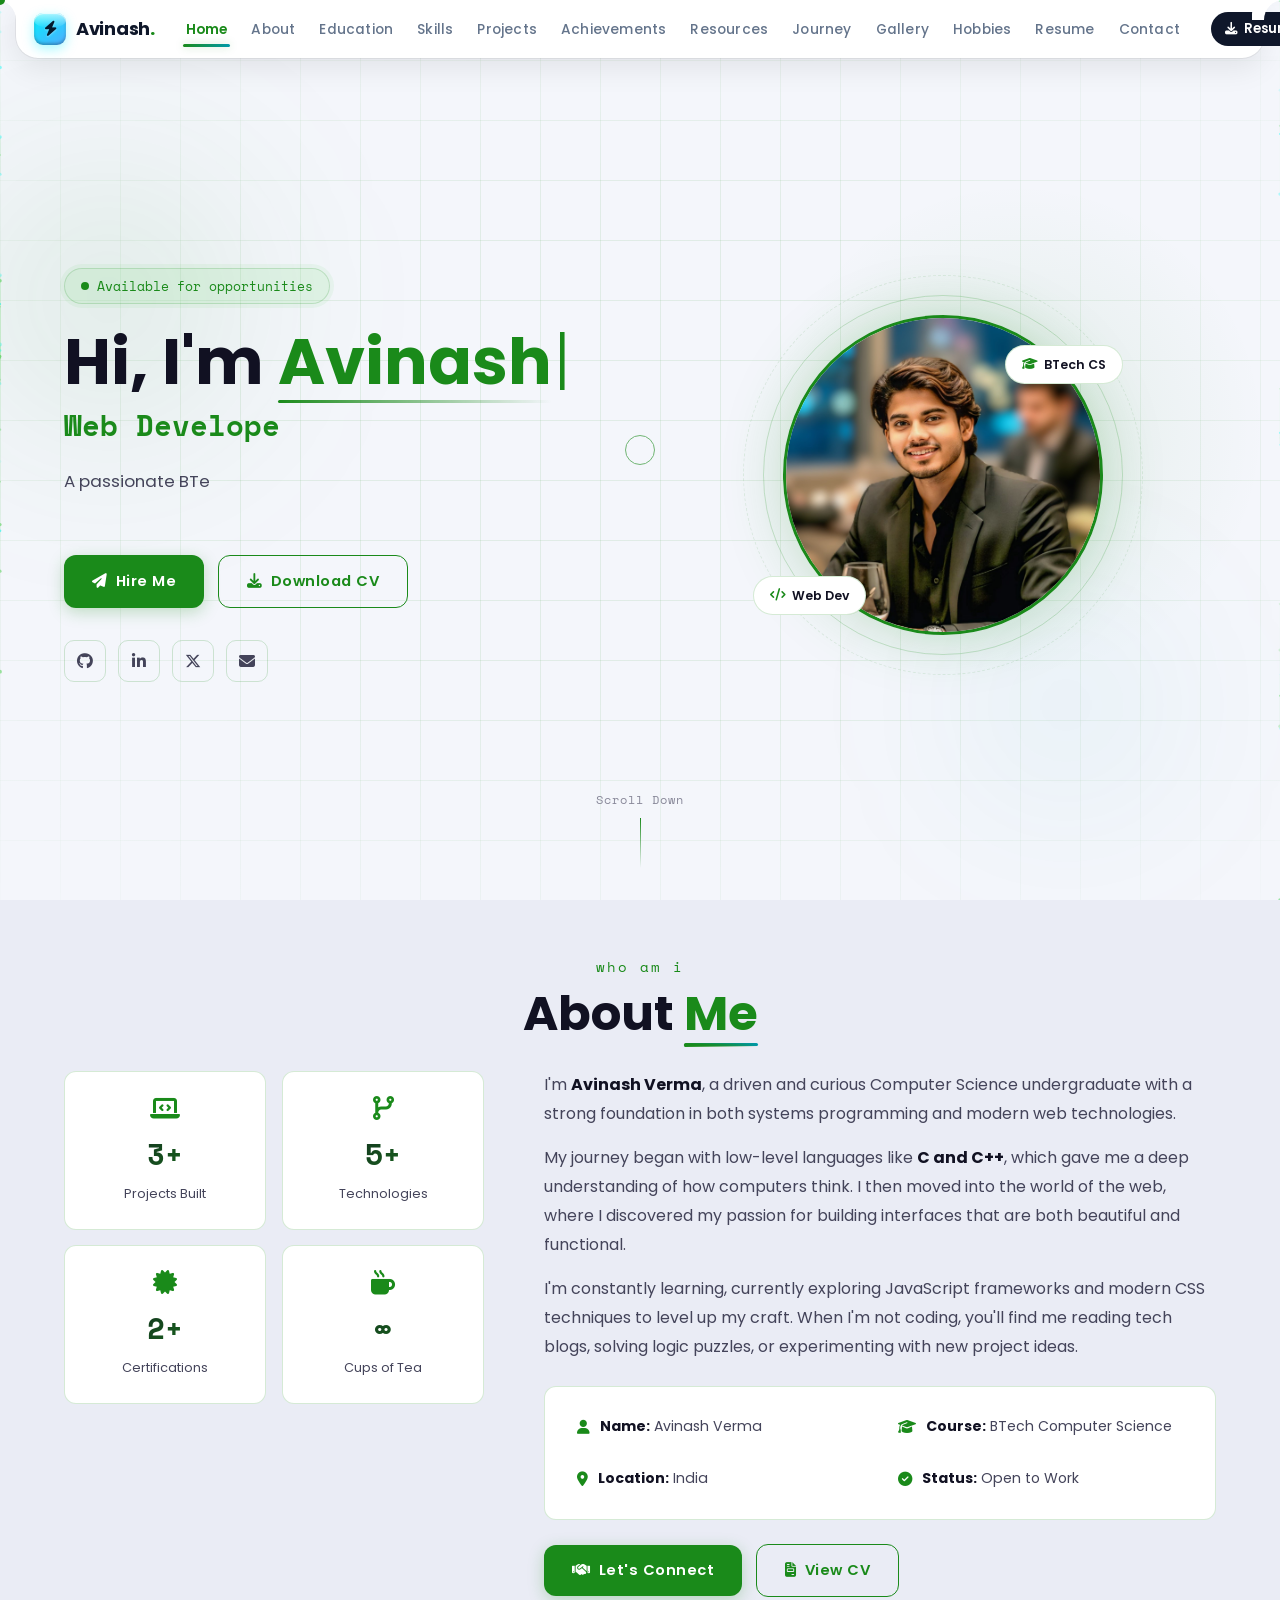
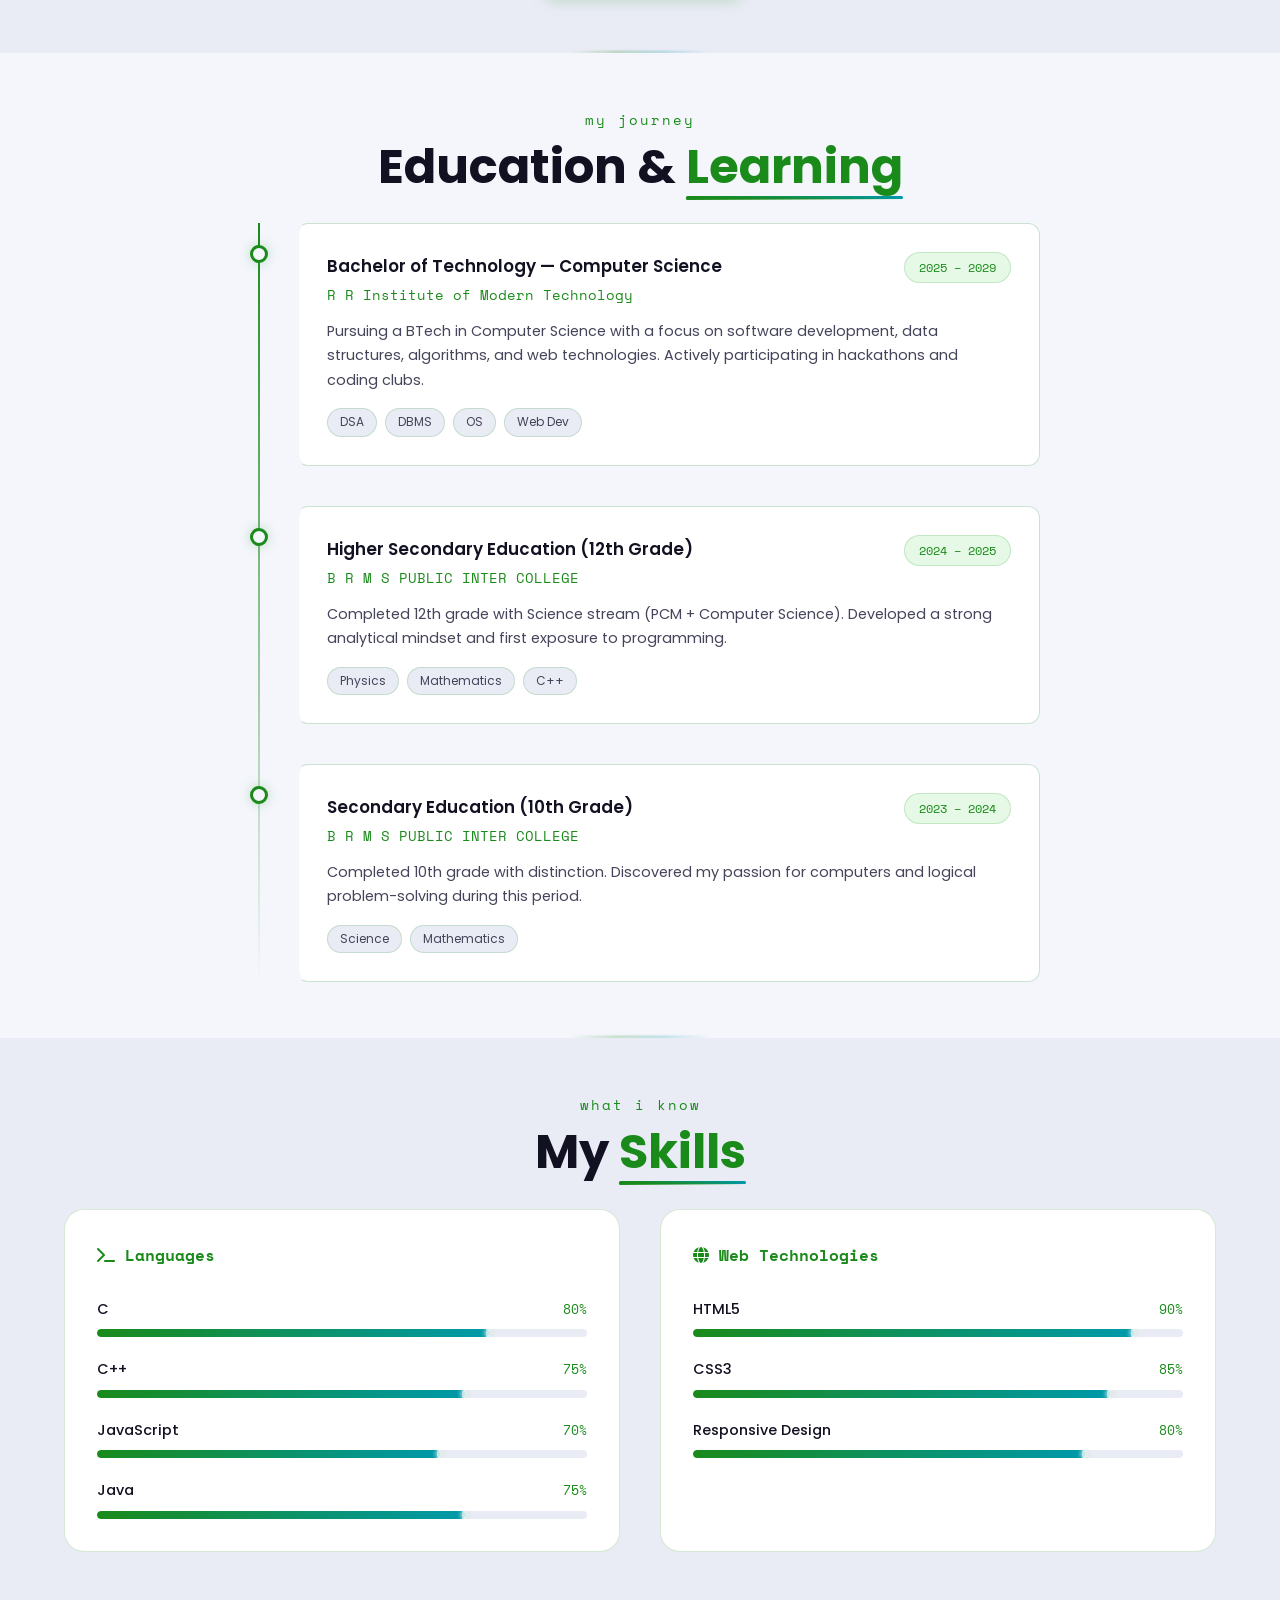
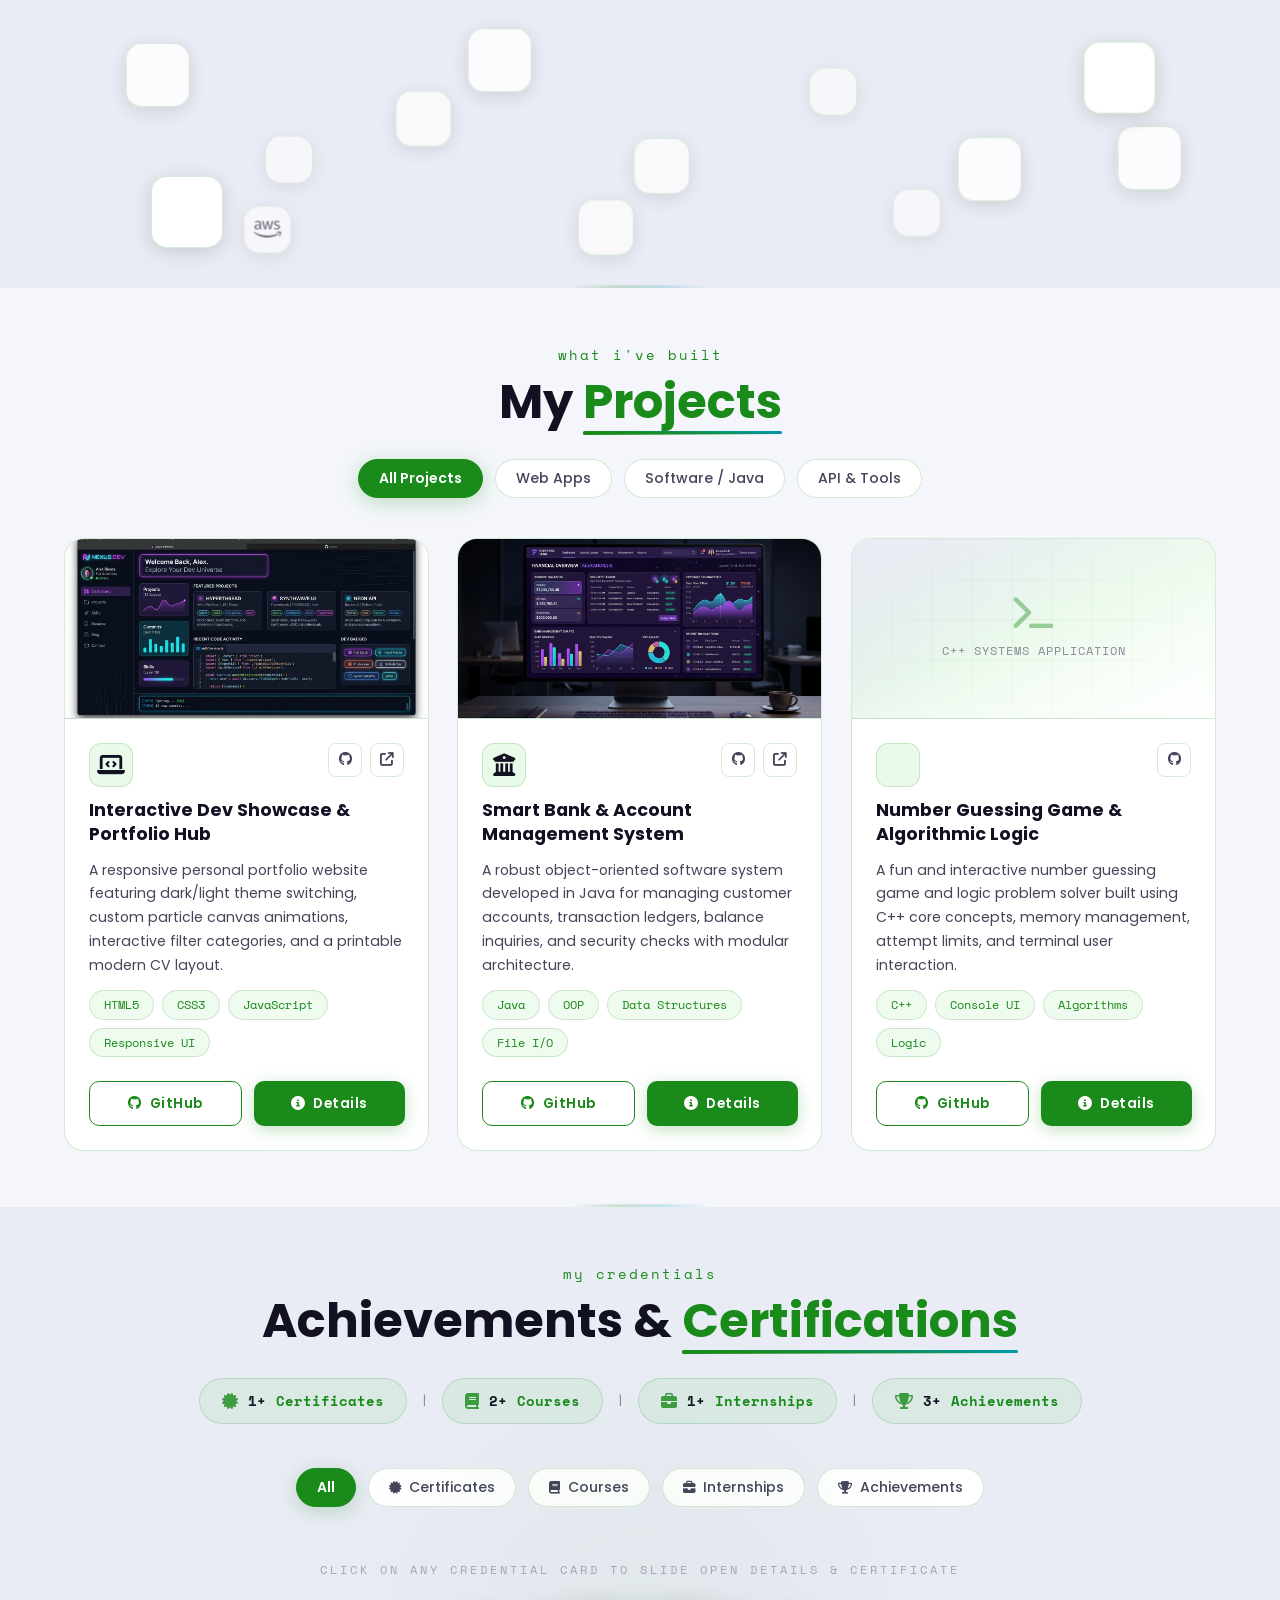
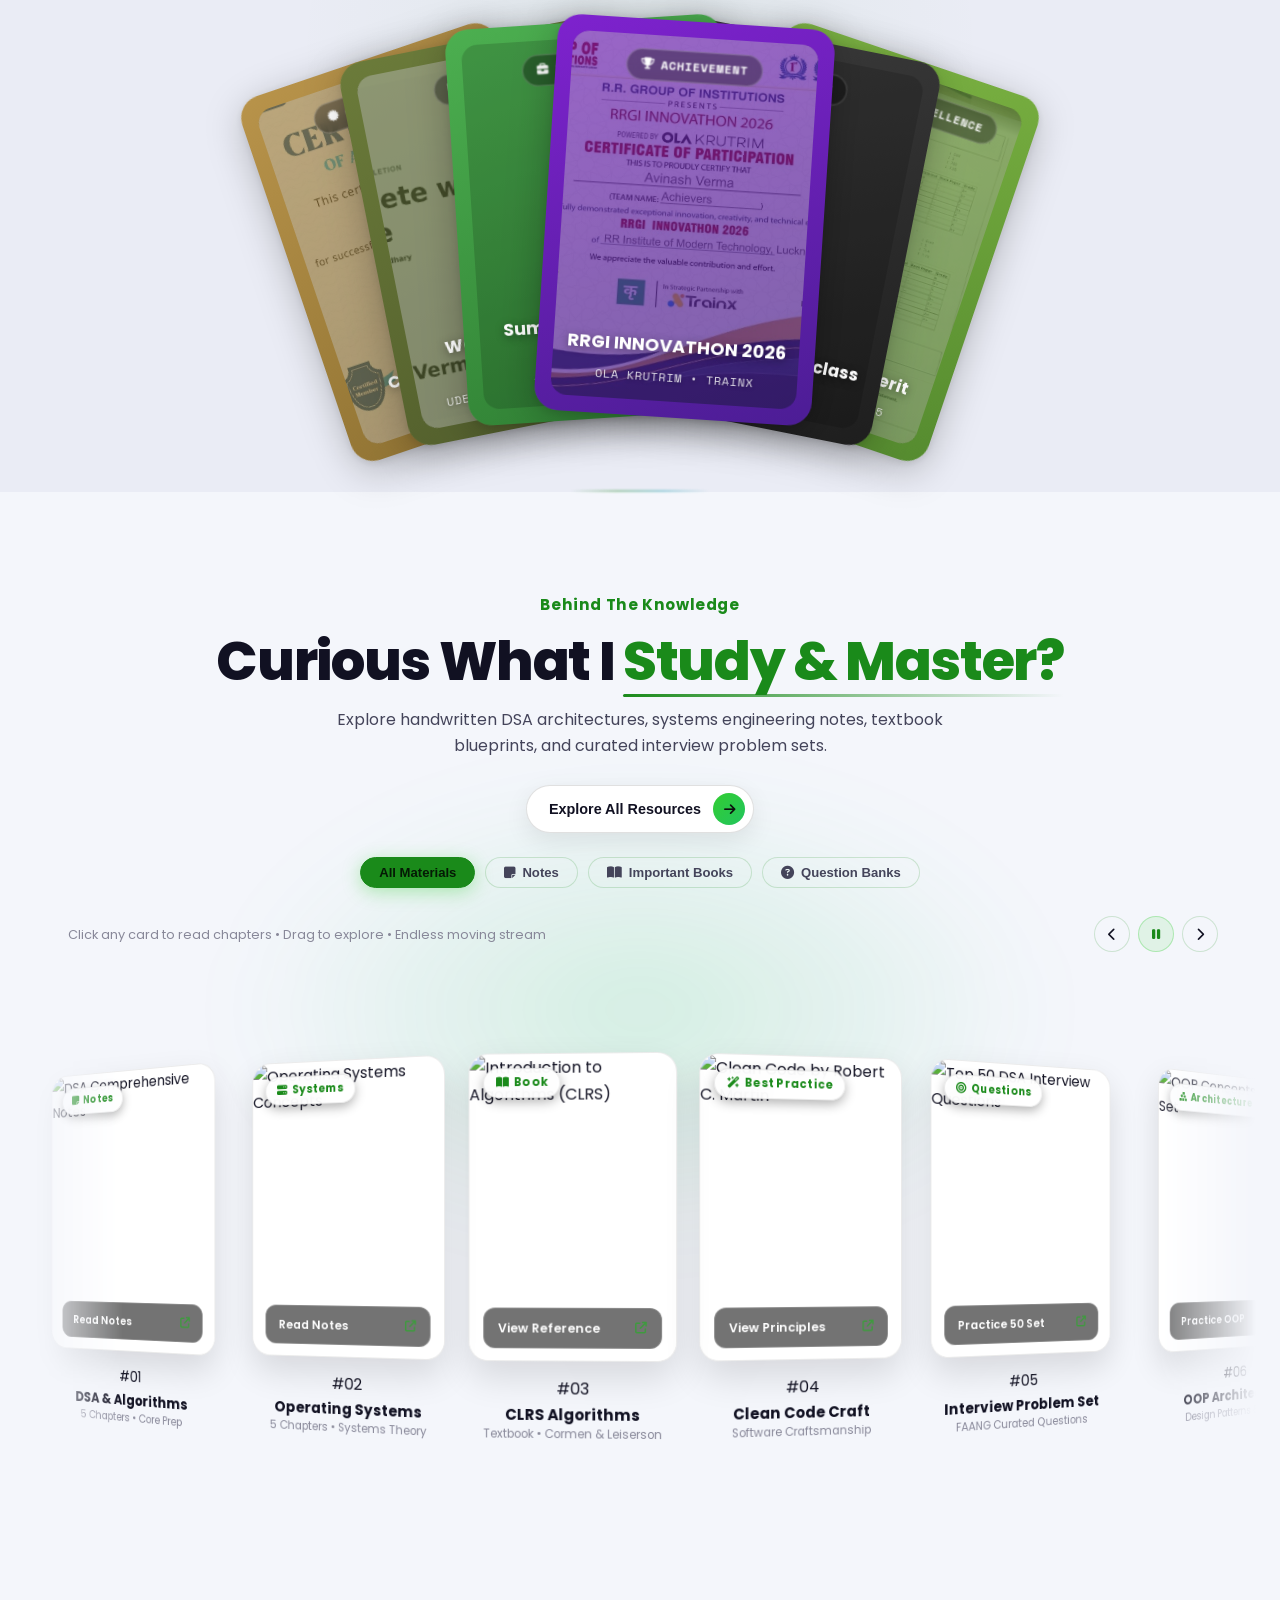
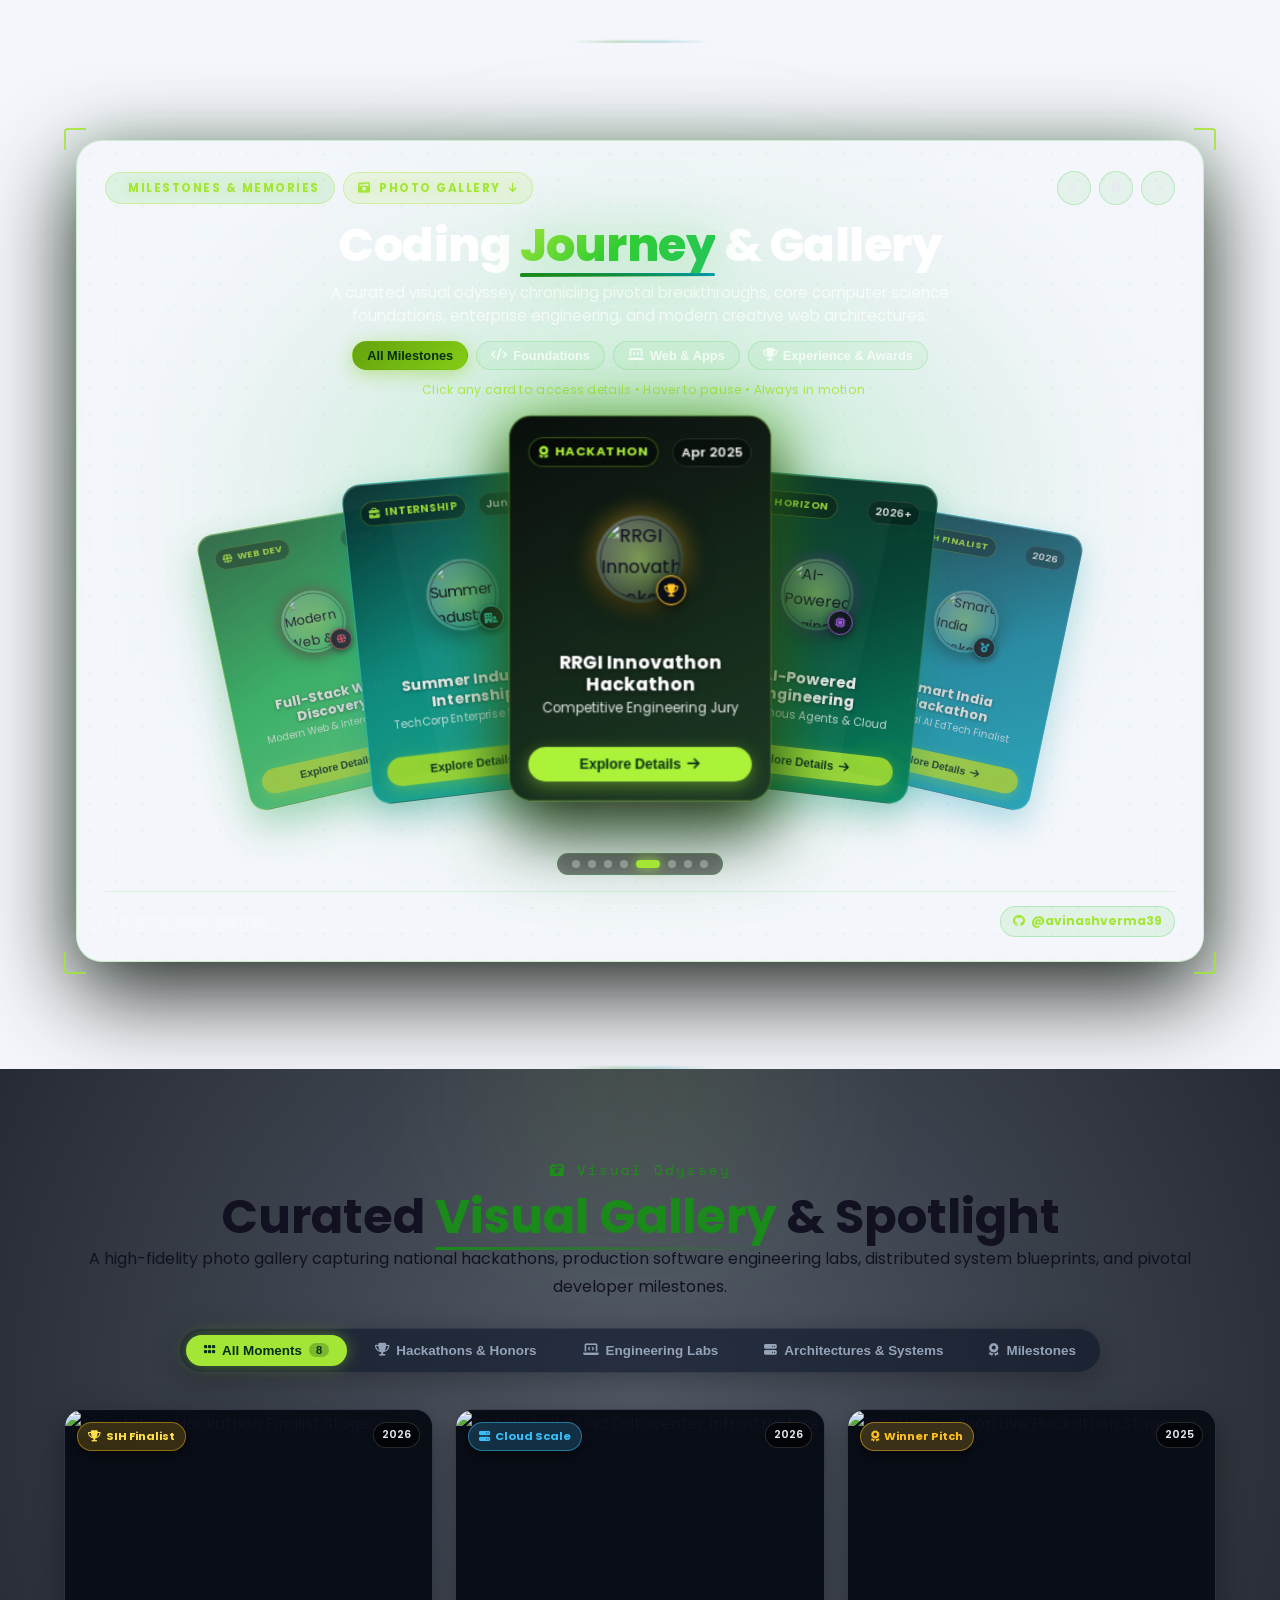
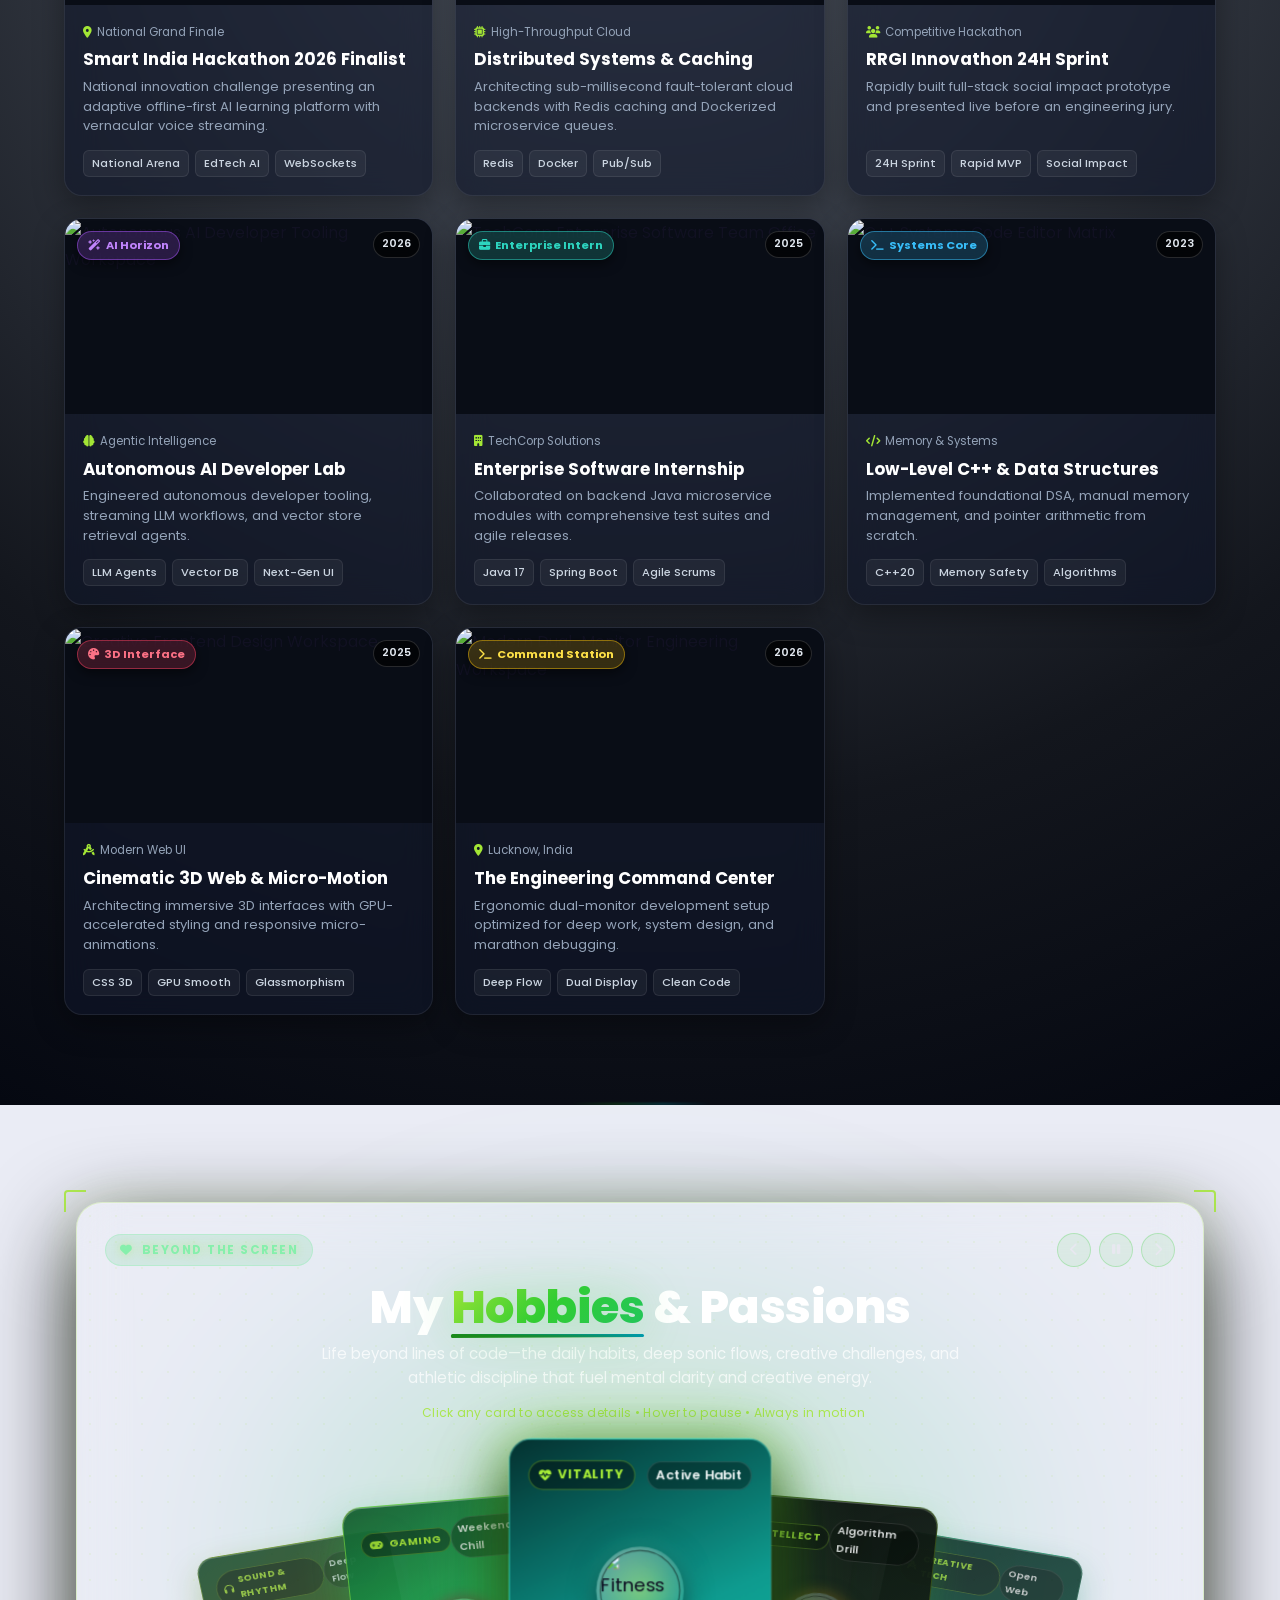
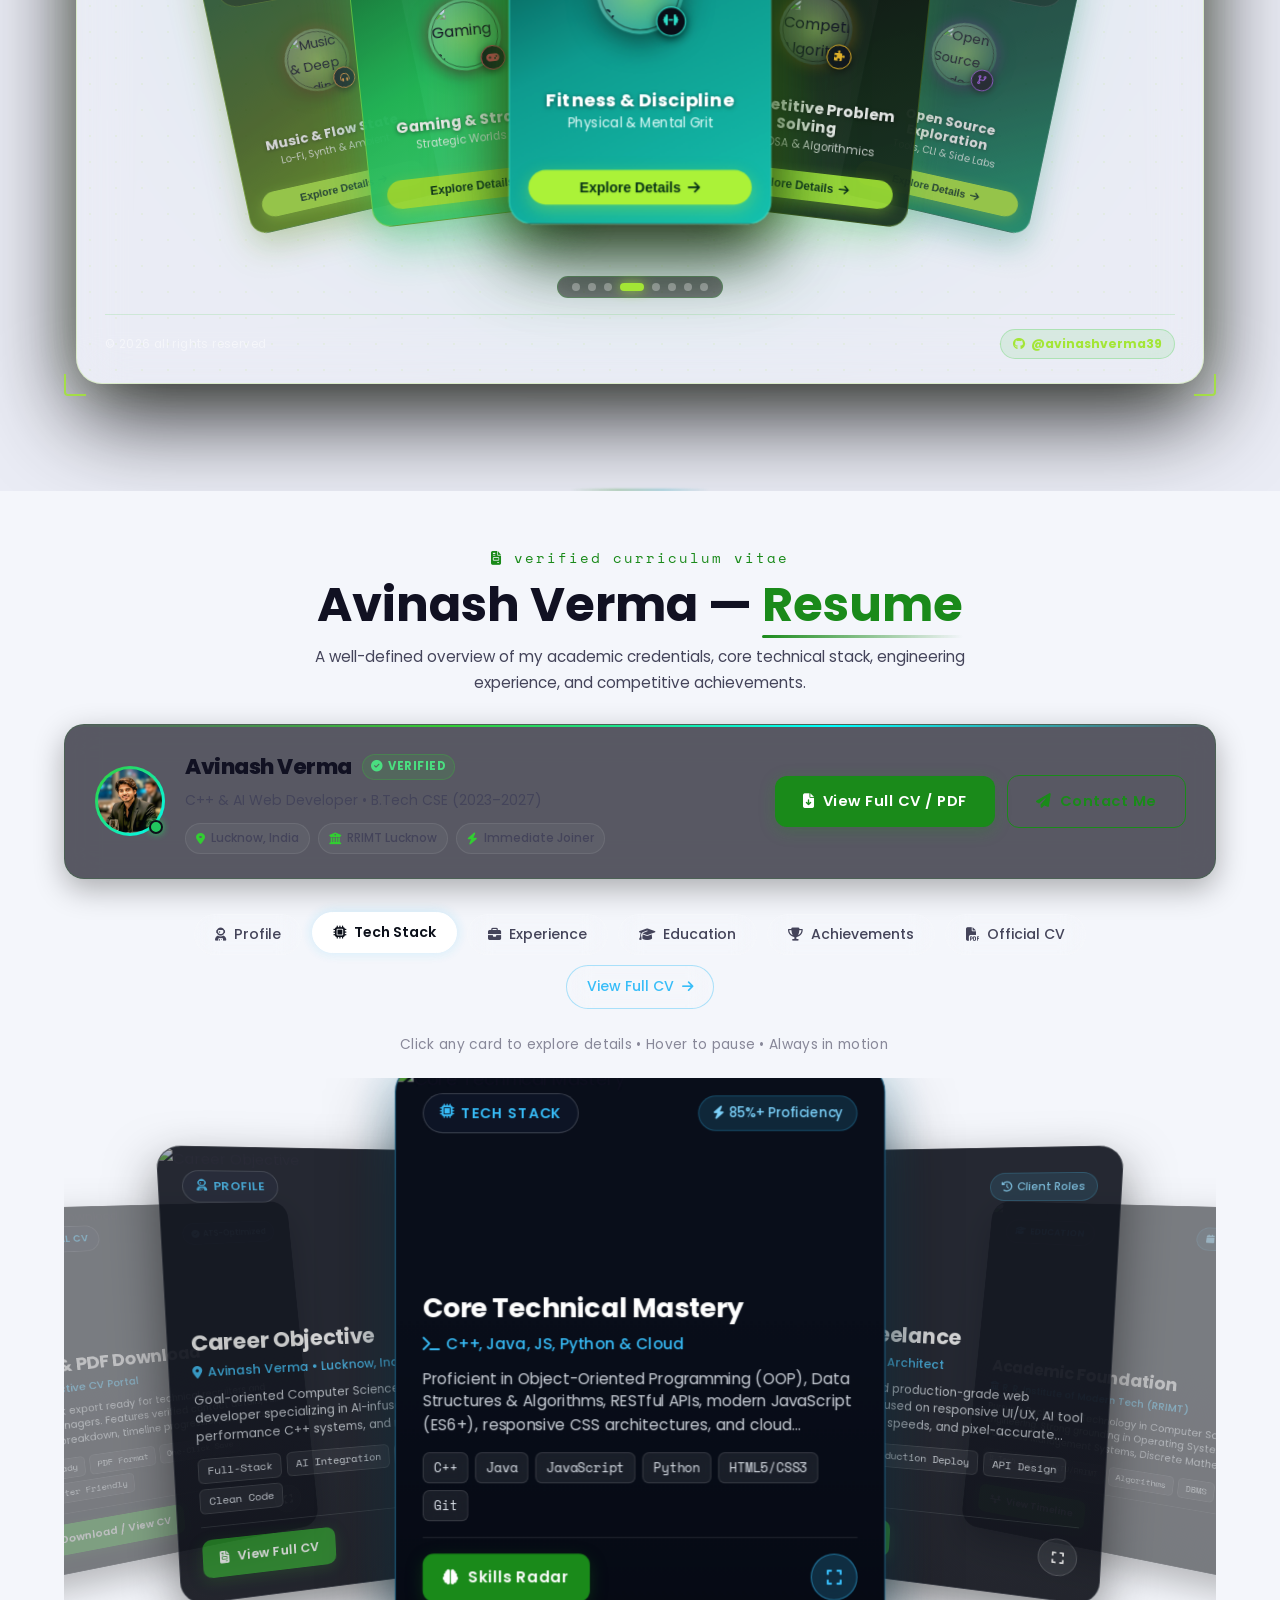
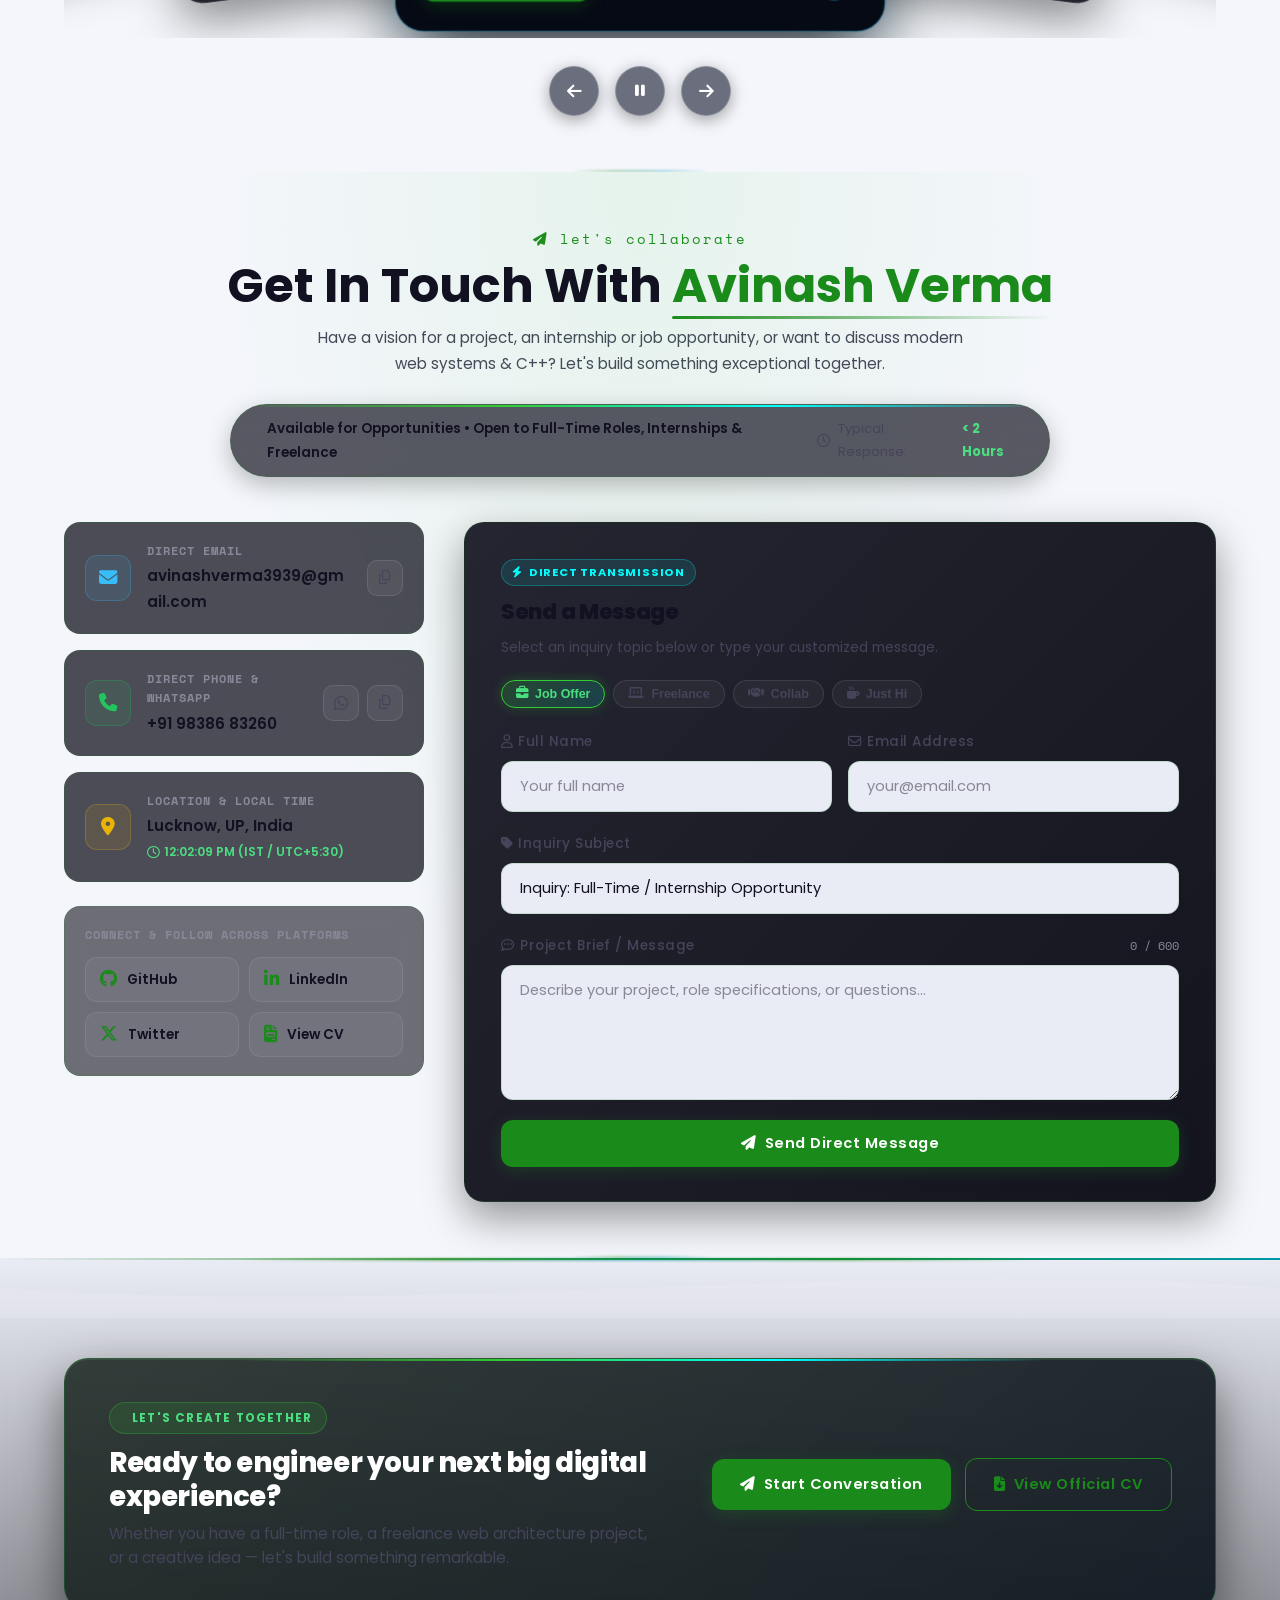
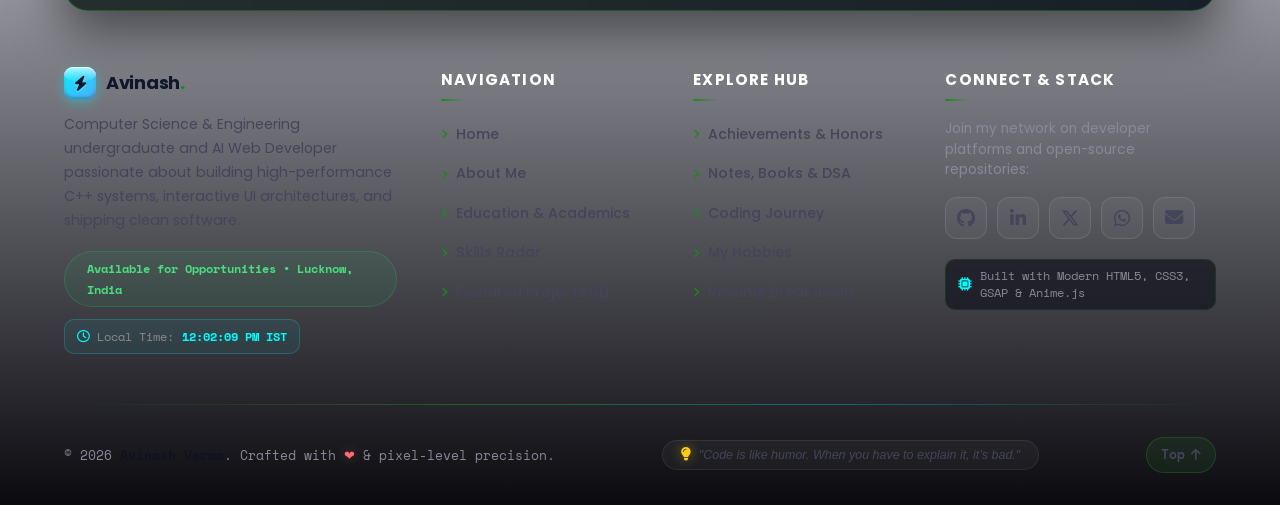
==== commit 8e767d11: "commit" ====
--- a/index.html
+++ b/index.html
@@ -188,8 +188,8 @@
 
 <body>
 
-    <!--  SCROLL PROGRESS BAR  -->
-    <div class="scroll-progress-bar" id="scrollProgress"></div>
+    <!--  ANIME.JS SCROLL PROGRESS BAR  -->
+    <div class="scroll-progress-bar anime-scroll-progress" id="animeScrollProgress"></div>
 
     <!--  CURSOR  -->
     <div class="cursor" id="cursor"></div>
@@ -217,6 +217,7 @@
                 <li><a href="#achievements" class="nav-link">Achievements</a></li>
                 <li><a href="#resources" class="nav-link">Resources</a></li>
                 <li><a href="#journey" class="nav-link">Journey</a></li>
+                <li><a href="#gallery" class="nav-link">Gallery</a></li>
                 <li><a href="#hobbies" class="nav-link">Hobbies</a></li>
                 <li><a href="#resume" class="nav-link">Resume</a></li>
                 <li><a href="#contact" class="nav-link">Contact</a></li>
@@ -1327,7 +1328,7 @@
                         <div class="ribbon-card" tabindex="0" role="button" aria-label="View DSA Comprehensive Notes">
                             <div class="ribbon-card-img-box">
                                 <img src="https://images.unsplash.com/photo-1555066931-4365d14bab8c?auto=format&fit=crop&w=800&q=80"
-                                    alt="DSA Comprehensive Notes" loading="lazy" class="ribbon-card-img">
+                                    alt="DSA Comprehensive Notes" loading="lazy" class="ribbon-card-img" draggable="false" onerror="this.onerror=null; this.src='https://images.unsplash.com/photo-1516321318423-f06f85e504b3?auto=format&fit=crop&w=800&q=80'">
                                 <div class="ribbon-card-overlay"></div>
                                 <span class="ribbon-category-tag"><i class="fa-solid fa-sticky-note"></i> Notes</span>
                                 <div class="ribbon-quick-action">
@@ -1349,7 +1350,7 @@
                             aria-label="View Operating Systems Concepts">
                             <div class="ribbon-card-img-box">
                                 <img src="https://images.unsplash.com/photo-1518770660439-4636190af475?auto=format&fit=crop&w=800&q=80"
-                                    alt="Operating Systems Concepts" loading="lazy" class="ribbon-card-img">
+                                    alt="Operating Systems Concepts" loading="lazy" class="ribbon-card-img" draggable="false" onerror="this.onerror=null; this.src='https://images.unsplash.com/photo-1516321318423-f06f85e504b3?auto=format&fit=crop&w=800&q=80'">
                                 <div class="ribbon-card-overlay"></div>
                                 <span class="ribbon-category-tag"><i class="fa-solid fa-server"></i> Systems</span>
                                 <div class="ribbon-quick-action">
@@ -1369,8 +1370,8 @@
                     <div class="ribbon-card-wrap" data-category="books" data-resource-id="res-clrs-book">
                         <div class="ribbon-card" tabindex="0" role="button" aria-label="View CLRS Book">
                             <div class="ribbon-card-img-box">
-                                <img src="https://images.unsplash.com/photo-1515879218367-8466d910aaa4?auto=format&fit=crop&w=800&q=80"
-                                    alt="Introduction to Algorithms (CLRS)" loading="lazy" class="ribbon-card-img">
+                                <img src="https://images.unsplash.com/photo-1532012197267-da84d127e765?auto=format&fit=crop&w=800&q=80"
+                                    alt="Introduction to Algorithms (CLRS)" loading="lazy" class="ribbon-card-img" draggable="false" onerror="this.onerror=null; this.src='https://images.unsplash.com/photo-1516321318423-f06f85e504b3?auto=format&fit=crop&w=800&q=80'">
                                 <div class="ribbon-card-overlay"></div>
                                 <span class="ribbon-category-tag"><i class="fa-solid fa-book-open"></i> Book</span>
                                 <div class="ribbon-quick-action">
@@ -1391,7 +1392,7 @@
                         <div class="ribbon-card" tabindex="0" role="button" aria-label="View Clean Code Book">
                             <div class="ribbon-card-img-box">
                                 <img src="https://images.unsplash.com/photo-1498050108023-c5249f4df085?auto=format&fit=crop&w=800&q=80"
-                                    alt="Clean Code by Robert C. Martin" loading="lazy" class="ribbon-card-img">
+                                    alt="Clean Code by Robert C. Martin" loading="lazy" class="ribbon-card-img" draggable="false" onerror="this.onerror=null; this.src='https://images.unsplash.com/photo-1516321318423-f06f85e504b3?auto=format&fit=crop&w=800&q=80'">
                                 <div class="ribbon-card-overlay"></div>
                                 <span class="ribbon-category-tag"><i class="fa-solid fa-wand-magic-sparkles"></i> Best
                                     Practice</span>
@@ -1414,7 +1415,7 @@
                             aria-label="View Top 50 DSA Interview Questions">
                             <div class="ribbon-card-img-box">
                                 <img src="https://images.unsplash.com/photo-1516321318423-f06f85e504b3?auto=format&fit=crop&w=800&q=80"
-                                    alt="Top 50 DSA Interview Questions" loading="lazy" class="ribbon-card-img">
+                                    alt="Top 50 DSA Interview Questions" loading="lazy" class="ribbon-card-img" draggable="false" onerror="this.onerror=null; this.src='https://images.unsplash.com/photo-1516321318423-f06f85e504b3?auto=format&fit=crop&w=800&q=80'">
                                 <div class="ribbon-card-overlay"></div>
                                 <span class="ribbon-category-tag"><i class="fa-solid fa-bullseye"></i> Questions</span>
                                 <div class="ribbon-quick-action">
@@ -1435,7 +1436,7 @@
                         <div class="ribbon-card" tabindex="0" role="button" aria-label="View OOP Concepts Practice Set">
                             <div class="ribbon-card-img-box">
                                 <img src="https://images.unsplash.com/photo-1618005182384-a83a8bd57fbe?auto=format&fit=crop&w=800&q=80"
-                                    alt="OOP Concepts Practice Set" loading="lazy" class="ribbon-card-img">
+                                    alt="OOP Concepts Practice Set" loading="lazy" class="ribbon-card-img" draggable="false" onerror="this.onerror=null; this.src='https://images.unsplash.com/photo-1516321318423-f06f85e504b3?auto=format&fit=crop&w=800&q=80'">
                                 <div class="ribbon-card-overlay"></div>
                                 <span class="ribbon-category-tag"><i class="fa-solid fa-cubes-stacked"></i>
                                     Architecture</span>
@@ -1457,7 +1458,7 @@
                         <div class="ribbon-card" tabindex="0" role="button" aria-label="View System Design Blueprint">
                             <div class="ribbon-card-img-box">
                                 <img src="https://images.unsplash.com/photo-1451187580459-43490279c0fa?auto=format&fit=crop&w=800&q=80"
-                                    alt="System Design Blueprint" loading="lazy" class="ribbon-card-img">
+                                    alt="System Design Blueprint" loading="lazy" class="ribbon-card-img" draggable="false" onerror="this.onerror=null; this.src='https://images.unsplash.com/photo-1516321318423-f06f85e504b3?auto=format&fit=crop&w=800&q=80'">
                                 <div class="ribbon-card-overlay"></div>
                                 <span class="ribbon-category-tag"><i class="fa-solid fa-network-wired"></i> Notes</span>
                                 <div class="ribbon-quick-action">
@@ -1478,7 +1479,7 @@
                         <div class="ribbon-card" tabindex="0" role="button" aria-label="View DBMS & SQL Blueprint">
                             <div class="ribbon-card-img-box">
                                 <img src="https://images.unsplash.com/photo-1544383835-bda2bc66a55d?auto=format&fit=crop&w=800&q=80"
-                                    alt="DBMS & SQL Notes" loading="lazy" class="ribbon-card-img">
+                                    alt="DBMS & SQL Notes" loading="lazy" class="ribbon-card-img" draggable="false" onerror="this.onerror=null; this.src='https://images.unsplash.com/photo-1516321318423-f06f85e504b3?auto=format&fit=crop&w=800&q=80'">
                                 <div class="ribbon-card-overlay"></div>
                                 <span class="ribbon-category-tag"><i class="fa-solid fa-database"></i> Notes</span>
                                 <div class="ribbon-quick-action">
@@ -1499,7 +1500,7 @@
                         <div class="ribbon-card" tabindex="0" role="button" aria-label="View LeetCode 75 Problem Bank">
                             <div class="ribbon-card-img-box">
                                 <img src="https://images.unsplash.com/photo-1526374965328-7f61d4dc18c5?auto=format&fit=crop&w=800&q=80"
-                                    alt="LeetCode 75 Questions" loading="lazy" class="ribbon-card-img">
+                                    alt="LeetCode 75 Questions" loading="lazy" class="ribbon-card-img" draggable="false" onerror="this.onerror=null; this.src='https://images.unsplash.com/photo-1516321318423-f06f85e504b3?auto=format&fit=crop&w=800&q=80'">
                                 <div class="ribbon-card-overlay"></div>
                                 <span class="ribbon-category-tag"><i class="fa-solid fa-code"></i> Questions</span>
                                 <div class="ribbon-quick-action">
@@ -1552,9 +1553,14 @@
                 <div class="arc-stage-card" id="journeyStage">
                     <!-- Top Bar -->
                     <div class="arc-stage-topbar">
-                        <span class="arc-stage-badge">
-                            <i class="fa-solid fa-sparkles"></i> MILESTONES &amp; MEMORIES
-                        </span>
+                        <div style="display: flex; align-items: center; gap: 8px; flex-wrap: wrap;">
+                            <span class="arc-stage-badge">
+                                <i class="fa-solid fa-sparkles"></i> MILESTONES &amp; MEMORIES
+                            </span>
+                            <a href="#gallery" class="arc-stage-badge arc-gallery-shortcut" title="Jump to Curated Photo Gallery">
+                                <i class="fa-solid fa-camera-retro"></i> PHOTO GALLERY <i class="fa-solid fa-arrow-down" style="font-size:0.65rem;"></i>
+                            </a>
+                        </div>
                         <div class="arc-stage-controls">
                             <button type="button" class="arc-nav-btn arc-prev-btn" data-target="journey"
                                 aria-label="Previous milestone">
@@ -1600,7 +1606,7 @@
                     <div class="arc-viewport" id="journeyViewport">
                         <div class="arc-track" id="journeyArcTrack">
                             <!-- Card 1: Electric Blue -->
-                            <div class="arc-card arc-card-blue pos-slot-far-left" data-index="0"
+                            <div class="arc-card arc-card-blue pos-slot-far-left" data-index="0" data-photo="https://images.unsplash.com/photo-1515879218367-8466d910aaa4?auto=format&fit=crop&w=400&q=80"
                                 data-category="foundation" data-title="First Steps with C &amp; C++"
                                 data-sub="2023 • The Genesis" data-org="Memory, Pointers &amp; Logic"
                                 data-desc="Began my programming voyage exploring fundamental computer architecture, memory management, pointers, and algorithmic thinking in C and C++. Built console applications and logic games."
@@ -1616,8 +1622,9 @@
                                     </div>
                                     <div class="arc-card-visual">
                                         <div class="arc-visual-glow"></div>
-                                        <div class="arc-visual-icon">
-                                            <i class="fa-solid fa-terminal"></i>
+                                        <div class="arc-photo-round-frame" title="Click to view details">
+                                            <img src="https://images.unsplash.com/photo-1515879218367-8466d910aaa4?auto=format&fit=crop&w=400&q=80" alt="C++ Memory & Algorithmic Foundations" class="arc-card-round-img" draggable="false" onerror="this.onerror=null; this.src='https://images.unsplash.com/photo-1516321318423-f06f85e504b3?auto=format&fit=crop&w=400&q=80'" />
+                                            <span class="arc-photo-mini-badge"><i class="fa-solid fa-terminal"></i></span>
                                         </div>
                                     </div>
                                     <div class="arc-card-body">
@@ -1633,7 +1640,7 @@
                             </div>
 
                             <!-- Card 2: Vibrant Orange -->
-                            <div class="arc-card arc-card-orange pos-slot-near-left" data-index="1"
+                            <div class="arc-card arc-card-orange pos-slot-near-left" data-index="1" data-photo="https://images.unsplash.com/photo-1555066931-4365d14bab8c?auto=format&fit=crop&w=400&q=80"
                                 data-category="foundation" data-title="Object-Oriented Architecture"
                                 data-sub="2024 • Java Mastery" data-org="Modularity &amp; Design"
                                 data-desc="Mastered robust object-oriented software engineering principles in Java. Implemented account ledgers, banking simulations, abstraction hierarchies, and practical data structures."
@@ -1649,8 +1656,9 @@
                                     </div>
                                     <div class="arc-card-visual">
                                         <div class="arc-visual-glow"></div>
-                                        <div class="arc-visual-icon">
-                                            <i class="devicon-java-plain colored"></i>
+                                        <div class="arc-photo-round-frame" title="Click to view details">
+                                            <img src="https://images.unsplash.com/photo-1555066931-4365d14bab8c?auto=format&fit=crop&w=400&q=80" alt="Enterprise Java & OOP Architecture" class="arc-card-round-img" draggable="false" onerror="this.onerror=null; this.src='https://images.unsplash.com/photo-1516321318423-f06f85e504b3?auto=format&fit=crop&w=400&q=80'" />
+                                            <span class="arc-photo-mini-badge"><i class="devicon-java-plain colored"></i></span>
                                         </div>
                                     </div>
                                     <div class="arc-card-body">
@@ -1666,7 +1674,7 @@
                             </div>
 
                             <!-- Card 3: Crimson Red (Centerpiece in default view) -->
-                            <div class="arc-card arc-card-red pos-slot-center" data-index="2" data-category="dev"
+                            <div class="arc-card arc-card-red pos-slot-center" data-index="2" data-photo="https://images.unsplash.com/photo-1507238691740-187a5b1d37b8?auto=format&fit=crop&w=400&q=80" data-category="dev"
                                 data-title="Full-Stack Web Discovery" data-sub="2024 • Modern Web"
                                 data-org="HTML5, CSS3, ES6+ &amp; APIs"
                                 data-desc="Discovered a passionate interest in crafting interactive user interfaces and responsive web layouts. Mastered modern DOM techniques, micro-animations, REST APIs, and component designs."
@@ -1682,8 +1690,9 @@
                                     </div>
                                     <div class="arc-card-visual">
                                         <div class="arc-visual-glow"></div>
-                                        <div class="arc-visual-icon">
-                                            <i class="fa-solid fa-globe"></i>
+                                        <div class="arc-photo-round-frame" title="Click to view details">
+                                            <img src="https://images.unsplash.com/photo-1507238691740-187a5b1d37b8?auto=format&fit=crop&w=400&q=80" alt="Modern Web & Interactive UI" class="arc-card-round-img" draggable="false" onerror="this.onerror=null; this.src='https://images.unsplash.com/photo-1516321318423-f06f85e504b3?auto=format&fit=crop&w=400&q=80'" />
+                                            <span class="arc-photo-mini-badge"><i class="fa-solid fa-globe"></i></span>
                                         </div>
                                     </div>
                                     <div class="arc-card-body">
@@ -1699,7 +1708,7 @@
                             </div>
 
                             <!-- Card 4: Midnight Teal -->
-                            <div class="arc-card arc-card-teal pos-slot-near-right" data-index="3"
+                            <div class="arc-card arc-card-teal pos-slot-near-right" data-index="3" data-photo="https://images.unsplash.com/photo-1522071820081-009f0129c71c?auto=format&fit=crop&w=400&q=80"
                                 data-category="milestone" data-title="Summer Industry Internship"
                                 data-sub="Jun 2025 • TechCorp" data-org="TechCorp Solutions"
                                 data-desc="Collaborated as a Java Development Intern on scalable enterprise modules, Git workflows, agile scrums, and AI-assisted productivity acceleration under senior mentorship."
@@ -1715,8 +1724,9 @@
                                     </div>
                                     <div class="arc-card-visual">
                                         <div class="arc-visual-glow"></div>
-                                        <div class="arc-visual-icon">
-                                            <i class="fa-solid fa-building-user"></i>
+                                        <div class="arc-photo-round-frame" title="Click to view details">
+                                            <img src="https://images.unsplash.com/photo-1522071820081-009f0129c71c?auto=format&fit=crop&w=400&q=80" alt="Summer Industry TechCorp Internship" class="arc-card-round-img" draggable="false" onerror="this.onerror=null; this.src='https://images.unsplash.com/photo-1516321318423-f06f85e504b3?auto=format&fit=crop&w=400&q=80'" />
+                                            <span class="arc-photo-mini-badge"><i class="fa-solid fa-building-user"></i></span>
                                         </div>
                                     </div>
                                     <div class="arc-card-body">
@@ -1732,7 +1742,7 @@
                             </div>
 
                             <!-- Card 5: Obsidian / Warm Amber -->
-                            <div class="arc-card arc-card-amber pos-slot-far-right" data-index="4"
+                            <div class="arc-card arc-card-amber pos-slot-far-right" data-index="4" data-photo="https://images.unsplash.com/photo-1531482615713-2afd69097998?auto=format&fit=crop&w=400&q=80"
                                 data-category="milestone" data-title="RRGI Innovathon Hackathon"
                                 data-sub="Apr 2025 • High Impact" data-org="Real-World Problem Solving"
                                 data-desc="Tackled pressing real-world challenges in an intensive competitive hackathon, engineering a full-stack social impact web prototype and presenting to an engineering jury."
@@ -1747,8 +1757,9 @@
                                     </div>
                                     <div class="arc-card-visual">
                                         <div class="arc-visual-glow"></div>
-                                        <div class="arc-visual-icon">
-                                            <i class="fa-solid fa-trophy"></i>
+                                        <div class="arc-photo-round-frame" title="Click to view details">
+                                            <img src="https://images.unsplash.com/photo-1531482615713-2afd69097998?auto=format&fit=crop&w=400&q=80" alt="RRGI Innovathon Hackathon Stage" class="arc-card-round-img" draggable="false" onerror="this.onerror=null; this.src='https://images.unsplash.com/photo-1516321318423-f06f85e504b3?auto=format&fit=crop&w=400&q=80'" />
+                                            <span class="arc-photo-mini-badge"><i class="fa-solid fa-trophy"></i></span>
                                         </div>
                                     </div>
                                     <div class="arc-card-body">
@@ -1764,7 +1775,7 @@
                             </div>
 
                             <!-- Card 6: Royal Purple -->
-                            <div class="arc-card arc-card-purple pos-slot-hidden" data-index="5" data-category="dev"
+                            <div class="arc-card arc-card-purple pos-slot-hidden" data-index="5" data-photo="https://images.unsplash.com/photo-1677442136019-21780ecad995?auto=format&fit=crop&w=400&q=80" data-category="dev"
                                 data-title="AI-Powered Engineering" data-sub="2026+ • Next Level"
                                 data-org="AI / ML &amp; Advanced Web"
                                 data-desc="Integrating autonomous AI developer tooling, intelligent API agents, modern cloud architectures, and next-gen responsive design to craft impactful software solutions."
@@ -1780,8 +1791,9 @@
                                     </div>
                                     <div class="arc-card-visual">
                                         <div class="arc-visual-glow"></div>
-                                        <div class="arc-visual-icon">
-                                            <i class="fa-solid fa-microchip"></i>
+                                        <div class="arc-photo-round-frame" title="Click to view details">
+                                            <img src="https://images.unsplash.com/photo-1677442136019-21780ecad995?auto=format&fit=crop&w=400&q=80" alt="AI-Powered Engineering & Neural Agents" class="arc-card-round-img" draggable="false" onerror="this.onerror=null; this.src='https://images.unsplash.com/photo-1516321318423-f06f85e504b3?auto=format&fit=crop&w=400&q=80'" />
+                                            <span class="arc-photo-mini-badge"><i class="fa-solid fa-microchip"></i></span>
                                         </div>
                                     </div>
                                     <div class="arc-card-body">
@@ -1797,7 +1809,7 @@
                             </div>
 
                             <!-- Card 7 (New): Cyan Accent - Smart India Hackathon Finalist -->
-                            <div class="arc-card arc-card-cyan pos-slot-hidden" data-index="6" data-category="milestone"
+                            <div class="arc-card arc-card-cyan pos-slot-hidden" data-index="6" data-photo="https://images.unsplash.com/photo-1567427017947-545c5f8d16ad?auto=format&fit=crop&w=400&q=80" data-category="milestone"
                                 data-title="Smart India Hackathon Finalist" data-sub="2026 • SIH Finalist"
                                 data-org="Ministry &amp; National Innovation Challenge"
                                 data-desc="Designed and engineered an adaptive AI learning portal (SmartLearn) with offline-first synchronization, multi-lingual audio accessibility, and state-wide student progress analytics."
@@ -1813,8 +1825,9 @@
                                     </div>
                                     <div class="arc-card-visual">
                                         <div class="arc-visual-glow"></div>
-                                        <div class="arc-visual-icon">
-                                            <i class="fa-solid fa-medal"></i>
+                                        <div class="arc-photo-round-frame" title="Click to view details">
+                                            <img src="https://images.unsplash.com/photo-1567427017947-545c5f8d16ad?auto=format&fit=crop&w=400&q=80" alt="Smart India Hackathon Finalist Stage" class="arc-card-round-img" draggable="false" onerror="this.onerror=null; this.src='https://images.unsplash.com/photo-1516321318423-f06f85e504b3?auto=format&fit=crop&w=400&q=80'" />
+                                            <span class="arc-photo-mini-badge"><i class="fa-solid fa-medal"></i></span>
                                         </div>
                                     </div>
                                     <div class="arc-card-body">
@@ -1830,7 +1843,7 @@
                             </div>
 
                             <!-- Card 8 (New): Gold Accent - Distributed Systems & Cloud Microservices -->
-                            <div class="arc-card arc-card-gold pos-slot-hidden" data-index="7" data-category="dev"
+                            <div class="arc-card arc-card-gold pos-slot-hidden" data-index="7" data-photo="https://images.unsplash.com/photo-1558494949-ef010cbdcc31?auto=format&fit=crop&w=400&q=80" data-category="dev"
                                 data-title="Distributed Systems &amp; Cloud" data-sub="2026 • Cloud Scale"
                                 data-org="High-Throughput &amp; Fault-Tolerance"
                                 data-desc="Architecting resilient distributed web systems, asynchronous message queues, Redis caching strategies, and Docker containerization for sub-millisecond response latency."
@@ -1845,8 +1858,9 @@
                                     </div>
                                     <div class="arc-card-visual">
                                         <div class="arc-visual-glow"></div>
-                                        <div class="arc-visual-icon">
-                                            <i class="fa-solid fa-network-wired"></i>
+                                        <div class="arc-photo-round-frame" title="Click to view details">
+                                            <img src="https://images.unsplash.com/photo-1558494949-ef010cbdcc31?auto=format&fit=crop&w=400&q=80" alt="Distributed Cloud Systems & Caching" class="arc-card-round-img" draggable="false" onerror="this.onerror=null; this.src='https://images.unsplash.com/photo-1516321318423-f06f85e504b3?auto=format&fit=crop&w=400&q=80'" />
+                                            <span class="arc-photo-mini-badge"><i class="fa-solid fa-network-wired"></i></span>
                                         </div>
                                     </div>
                                     <div class="arc-card-body">
@@ -1890,6 +1904,312 @@
             </div>
         </div>
     </section>
+
+    
+    <!-- ============================================= -->
+    <!--  CURATED VISUAL GALLERY SECTION (#gallery)    -->
+    <!-- ============================================= -->
+    <section class="section gallery-section" id="gallery">
+        <div class="container">
+            <!-- Section Header -->
+            <div class="section-header">
+                <span class="section-tag"><i class="fa-solid fa-camera-retro"></i> Visual Odyssey</span>
+                <h2 class="section-title">Curated <span class="highlight">Visual Gallery</span> &amp; Spotlight</h2>
+                <p class="section-subtitle">
+                    A high-fidelity photo gallery capturing national hackathons, production software engineering labs, distributed system blueprints, and pivotal developer milestones.
+                </p>
+            </div>
+
+            <!-- Gallery Filter Bar -->
+            <div class="gallery-filter-wrap">
+                <div class="gallery-filters" id="galleryFilters" role="tablist" aria-label="Visual Gallery Category Filters">
+                    <button type="button" class="gallery-filter-btn active" data-gallery-filter="all">
+                        <i class="fa-solid fa-grip"></i> All Moments <span class="gallery-pill-count">8</span>
+                    </button>
+                    <button type="button" class="gallery-filter-btn" data-gallery-filter="hackathons">
+                        <i class="fa-solid fa-trophy"></i> Hackathons &amp; Honors
+                    </button>
+                    <button type="button" class="gallery-filter-btn" data-gallery-filter="lab">
+                        <i class="fa-solid fa-laptop-code"></i> Engineering Labs
+                    </button>
+                    <button type="button" class="gallery-filter-btn" data-gallery-filter="systems">
+                        <i class="fa-solid fa-server"></i> Architectures &amp; Systems
+                    </button>
+                    <button type="button" class="gallery-filter-btn" data-gallery-filter="milestones">
+                        <i class="fa-solid fa-award"></i> Milestones
+                    </button>
+                </div>
+            </div>
+
+            <!-- Gallery Bento Grid -->
+            <div class="gallery-grid" id="galleryGrid">
+                <!-- Gallery Item 1: SIH Grand Finale -->
+                <div class="gallery-card" data-gallery-category="hackathons" data-gallery-id="sih-2026"
+                    data-title="Smart India Hackathon 2026 Grand Finale"
+                    data-sub="National AI EdTech Finalist Stage"
+                    data-location="New Delhi • National Arena"
+                    data-year="2026"
+                    data-desc="Grand finale showcase of SmartLearn—an adaptive AI offline-first learning system engineered to bridge educational access barriers across rural regions with speech synthesis and background sync."
+                    data-tags="SIH 2026,National Finalist,AI EdTech,Offline Sync"
+                    data-photo="https://images.unsplash.com/photo-1540575467063-178a50c2df87?auto=format&fit=crop&w=1200&q=80">
+                    <div class="gallery-card-inner">
+                        <div class="gallery-media-box">
+                            <img src="https://images.unsplash.com/photo-1540575467063-178a50c2df87?auto=format&fit=crop&w=900&q=80"
+                                alt="Smart India Hackathon Finalist Stage" class="gallery-thumb-img" draggable="false"
+                                onerror="this.onerror=null; this.src='https://images.unsplash.com/photo-1516321318423-f06f85e504b3?auto=format&fit=crop&w=900&q=80'" />
+                            <div class="gallery-media-overlay">
+                                <span class="gallery-zoom-badge"><i class="fa-solid fa-expand"></i> Inspect Photo</span>
+                            </div>
+                            <span class="gallery-chip chip-gold"><i class="fa-solid fa-trophy"></i> SIH Finalist</span>
+                            <span class="gallery-chip-year">2026</span>
+                        </div>
+                        <div class="gallery-content">
+                            <span class="gallery-meta-loc"><i class="fa-solid fa-location-dot"></i> National Grand Finale</span>
+                            <h3 class="gallery-card-title">Smart India Hackathon 2026 Finalist</h3>
+                            <p class="gallery-card-desc">National innovation challenge presenting an adaptive offline-first AI learning platform with vernacular voice streaming.</p>
+                            <div class="gallery-tag-pills">
+                                <span>National Arena</span>
+                                <span>EdTech AI</span>
+                                <span>WebSockets</span>
+                            </div>
+                        </div>
+                    </div>
+                </div>
+
+                <!-- Gallery Item 2: Distributed Cloud Microservices -->
+                <div class="gallery-card" data-gallery-category="systems" data-gallery-id="distributed-systems"
+                    data-title="Distributed Cloud Microservices &amp; Caching Architecture"
+                    data-sub="High-Throughput &amp; Resilient Infrastructure"
+                    data-location="Cloud Infrastructure Lab"
+                    data-year="2026"
+                    data-desc="Architecting resilient distributed systems with asynchronous message streaming, multi-tier Redis caching, Docker container orchestration, and zero-downtime health monitors achieving sub-millisecond response."
+                    data-tags="Redis,Docker,Microservices,Pub/Sub,Fault Tolerance"
+                    data-photo="https://images.unsplash.com/photo-1558494949-ef010cbdcc31?auto=format&fit=crop&w=1200&q=80">
+                    <div class="gallery-card-inner">
+                        <div class="gallery-media-box">
+                            <img src="https://images.unsplash.com/photo-1558494949-ef010cbdcc31?auto=format&fit=crop&w=900&q=80"
+                                alt="Distributed Cloud Datacenter Infrastructure" class="gallery-thumb-img" draggable="false"
+                                onerror="this.onerror=null; this.src='https://images.unsplash.com/photo-1516321318423-f06f85e504b3?auto=format&fit=crop&w=900&q=80'" />
+                            <div class="gallery-media-overlay">
+                                <span class="gallery-zoom-badge"><i class="fa-solid fa-expand"></i> Inspect Photo</span>
+                            </div>
+                            <span class="gallery-chip chip-blue"><i class="fa-solid fa-server"></i> Cloud Scale</span>
+                            <span class="gallery-chip-year">2026</span>
+                        </div>
+                        <div class="gallery-content">
+                            <span class="gallery-meta-loc"><i class="fa-solid fa-microchip"></i> High-Throughput Cloud</span>
+                            <h3 class="gallery-card-title">Distributed Systems &amp; Caching</h3>
+                            <p class="gallery-card-desc">Architecting sub-millisecond fault-tolerant cloud backends with Redis caching and Dockerized microservice queues.</p>
+                            <div class="gallery-tag-pills">
+                                <span>Redis</span>
+                                <span>Docker</span>
+                                <span>Pub/Sub</span>
+                            </div>
+                        </div>
+                    </div>
+                </div>
+
+                <!-- Gallery Item 3: RRGI Innovathon Hackathon -->
+                <div class="gallery-card" data-gallery-category="hackathons" data-gallery-id="rrgi-innovathon"
+                    data-title="RRGI Innovathon 24-Hour Competitive Sprint"
+                    data-sub="Real-World Social Impact MVP &amp; Pitch"
+                    data-location="Lucknow, India"
+                    data-year="Apr 2025"
+                    data-desc="Intensive 24-hour sprint designing and deploying a real-world community assistance platform, earning top jury commendations for rapid prototyping and production code structure."
+                    data-tags="Hackathon,MVP Sprint,Team Lead,Jury Commendation"
+                    data-photo="https://images.unsplash.com/photo-1531482615713-2afd69097998?auto=format&fit=crop&w=1200&q=80">
+                    <div class="gallery-card-inner">
+                        <div class="gallery-media-box">
+                            <img src="https://images.unsplash.com/photo-1531482615713-2afd69097998?auto=format&fit=crop&w=900&q=80"
+                                alt="RRGI Innovathon Live Hackathon Stage" class="gallery-thumb-img" draggable="false"
+                                onerror="this.onerror=null; this.src='https://images.unsplash.com/photo-1516321318423-f06f85e504b3?auto=format&fit=crop&w=900&q=80'" />
+                            <div class="gallery-media-overlay">
+                                <span class="gallery-zoom-badge"><i class="fa-solid fa-expand"></i> Inspect Photo</span>
+                            </div>
+                            <span class="gallery-chip chip-amber"><i class="fa-solid fa-award"></i> Winner Pitch</span>
+                            <span class="gallery-chip-year">2025</span>
+                        </div>
+                        <div class="gallery-content">
+                            <span class="gallery-meta-loc"><i class="fa-solid fa-users"></i> Competitive Hackathon</span>
+                            <h3 class="gallery-card-title">RRGI Innovathon 24H Sprint</h3>
+                            <p class="gallery-card-desc">Rapidly built full-stack social impact prototype and presented live before an engineering jury.</p>
+                            <div class="gallery-tag-pills">
+                                <span>24H Sprint</span>
+                                <span>Rapid MVP</span>
+                                <span>Social Impact</span>
+                            </div>
+                        </div>
+                    </div>
+                </div>
+
+                <!-- Gallery Item 4: Autonomous AI Developer Lab -->
+                <div class="gallery-card" data-gallery-category="lab" data-gallery-id="ai-agent-lab"
+                    data-title="Autonomous AI Developer Tooling &amp; Agentic Lab"
+                    data-sub="Next-Gen Intelligent Systems &amp; Tool Calling"
+                    data-location="AI Horizon Research Studio"
+                    data-year="2026"
+                    data-desc="Crafting intelligent multi-agent orchestration pipelines, streaming LLM inference, vector embedding indices, and real-time context management tools."
+                    data-tags="Agentic AI,LLM Tooling,Vector Embeddings,Automation"
+                    data-photo="https://images.unsplash.com/photo-1677442136019-21780ecad995?auto=format&fit=crop&w=1200&q=80">
+                    <div class="gallery-card-inner">
+                        <div class="gallery-media-box">
+                            <img src="https://images.unsplash.com/photo-1677442136019-21780ecad995?auto=format&fit=crop&w=900&q=80"
+                                alt="Autonomous AI Developer Tooling Workspace" class="gallery-thumb-img" draggable="false"
+                                onerror="this.onerror=null; this.src='https://images.unsplash.com/photo-1516321318423-f06f85e504b3?auto=format&fit=crop&w=900&q=80'" />
+                            <div class="gallery-media-overlay">
+                                <span class="gallery-zoom-badge"><i class="fa-solid fa-expand"></i> Inspect Photo</span>
+                            </div>
+                            <span class="gallery-chip chip-purple"><i class="fa-solid fa-wand-magic-sparkles"></i> AI Horizon</span>
+                            <span class="gallery-chip-year">2026</span>
+                        </div>
+                        <div class="gallery-content">
+                            <span class="gallery-meta-loc"><i class="fa-solid fa-brain"></i> Agentic Intelligence</span>
+                            <h3 class="gallery-card-title">Autonomous AI Developer Lab</h3>
+                            <p class="gallery-card-desc">Engineered autonomous developer tooling, streaming LLM workflows, and vector store retrieval agents.</p>
+                            <div class="gallery-tag-pills">
+                                <span>LLM Agents</span>
+                                <span>Vector DB</span>
+                                <span>Next-Gen UI</span>
+                            </div>
+                        </div>
+                    </div>
+                </div>
+
+                <!-- Gallery Item 5: TechCorp Software Internship -->
+                <div class="gallery-card" data-gallery-category="milestones" data-gallery-id="techcorp-internship"
+                    data-title="TechCorp Enterprise Software Internship"
+                    data-sub="Production Java Microservices &amp; Agile Scrums"
+                    data-location="TechCorp Solutions Ltd."
+                    data-year="Jun 2025"
+                    data-desc="Engineered enterprise Java microservice endpoints, automated robust JUnit/Mockito test suites achieving over 85% coverage, and contributed to daily agile release scrums under senior engineering mentorship."
+                    data-tags="Java,Spring Boot,Agile Scrum,Unit Testing,GitFlow"
+                    data-photo="https://images.unsplash.com/photo-1522071820081-009f0129c71c?auto=format&fit=crop&w=1200&q=80">
+                    <div class="gallery-card-inner">
+                        <div class="gallery-media-box">
+                            <img src="https://images.unsplash.com/photo-1522071820081-009f0129c71c?auto=format&fit=crop&w=900&q=80"
+                                alt="TechCorp Enterprise Software Team Office" class="gallery-thumb-img" draggable="false"
+                                onerror="this.onerror=null; this.src='https://images.unsplash.com/photo-1516321318423-f06f85e504b3?auto=format&fit=crop&w=900&q=80'" />
+                            <div class="gallery-media-overlay">
+                                <span class="gallery-zoom-badge"><i class="fa-solid fa-expand"></i> Inspect Photo</span>
+                            </div>
+                            <span class="gallery-chip chip-teal"><i class="fa-solid fa-briefcase"></i> Enterprise Intern</span>
+                            <span class="gallery-chip-year">2025</span>
+                        </div>
+                        <div class="gallery-content">
+                            <span class="gallery-meta-loc"><i class="fa-solid fa-building"></i> TechCorp Solutions</span>
+                            <h3 class="gallery-card-title">Enterprise Software Internship</h3>
+                            <p class="gallery-card-desc">Collaborated on backend Java microservice modules with comprehensive test suites and agile releases.</p>
+                            <div class="gallery-tag-pills">
+                                <span>Java 17</span>
+                                <span>Spring Boot</span>
+                                <span>Agile Scrums</span>
+                            </div>
+                        </div>
+                    </div>
+                </div>
+
+                <!-- Gallery Item 6: Low-Level C++ Memory Lab -->
+                <div class="gallery-card" data-gallery-category="lab" data-gallery-id="cpp-memory-lab"
+                    data-title="Low-Level C++ Systems &amp; Memory Lab"
+                    data-sub="Pointers, Cache Alignment &amp; Algorithmic DSA"
+                    data-location="Computer Science Systems Lab"
+                    data-year="2023 – 2024"
+                    data-desc="Deep dive into computer architecture, pointer arithmetic, manual heap management, custom allocators, and asymptotic optimization for high-efficiency data structures."
+                    data-tags="C++20,Pointers,Memory Safety,DSA,Computer Architecture"
+                    data-photo="https://images.unsplash.com/photo-1515879218367-8466d910aaa4?auto=format&fit=crop&w=1200&q=80">
+                    <div class="gallery-card-inner">
+                        <div class="gallery-media-box">
+                            <img src="https://images.unsplash.com/photo-1515879218367-8466d910aaa4?auto=format&fit=crop&w=900&q=80"
+                                alt="C++ Systems Code Editor Matrix" class="gallery-thumb-img" draggable="false"
+                                onerror="this.onerror=null; this.src='https://images.unsplash.com/photo-1516321318423-f06f85e504b3?auto=format&fit=crop&w=900&q=80'" />
+                            <div class="gallery-media-overlay">
+                                <span class="gallery-zoom-badge"><i class="fa-solid fa-expand"></i> Inspect Photo</span>
+                            </div>
+                            <span class="gallery-chip chip-blue"><i class="fa-solid fa-terminal"></i> Systems Core</span>
+                            <span class="gallery-chip-year">2023</span>
+                        </div>
+                        <div class="gallery-content">
+                            <span class="gallery-meta-loc"><i class="fa-solid fa-code"></i> Memory &amp; Systems</span>
+                            <h3 class="gallery-card-title">Low-Level C++ &amp; Data Structures</h3>
+                            <p class="gallery-card-desc">Implemented foundational DSA, manual memory management, and pointer arithmetic from scratch.</p>
+                            <div class="gallery-tag-pills">
+                                <span>C++20</span>
+                                <span>Memory Safety</span>
+                                <span>Algorithms</span>
+                            </div>
+                        </div>
+                    </div>
+                </div>
+
+                <!-- Gallery Item 7: Cyber-Glassmorphic 3D Web UI -->
+                <div class="gallery-card" data-gallery-category="systems" data-gallery-id="modern-web-ui"
+                    data-title="Cinematic 3D Web &amp; GPU-Accelerated UI Design"
+                    data-sub="Modern Creative Frontend &amp; Hardware Acceleration"
+                    data-location="Creative Web Studio"
+                    data-year="2024 – 2025"
+                    data-desc="Crafting cinematic interactive web experiences leveraging GPU compositing, CSS 3D matrix math, responsive glassmorphism, and seamless 60fps micro-interactions."
+                    data-tags="CSS 3D,GPU Compositing,Glassmorphism,Responsive Web"
+                    data-photo="https://images.unsplash.com/photo-1507238691740-187a5b1d37b8?auto=format&fit=crop&w=1200&q=80">
+                    <div class="gallery-card-inner">
+                        <div class="gallery-media-box">
+                            <img src="https://images.unsplash.com/photo-1507238691740-187a5b1d37b8?auto=format&fit=crop&w=900&q=80"
+                                alt="Creative Frontend Design Workspace" class="gallery-thumb-img" draggable="false"
+                                onerror="this.onerror=null; this.src='https://images.unsplash.com/photo-1516321318423-f06f85e504b3?auto=format&fit=crop&w=900&q=80'" />
+                            <div class="gallery-media-overlay">
+                                <span class="gallery-zoom-badge"><i class="fa-solid fa-expand"></i> Inspect Photo</span>
+                            </div>
+                            <span class="gallery-chip chip-red"><i class="fa-solid fa-palette"></i> 3D Interface</span>
+                            <span class="gallery-chip-year">2025</span>
+                        </div>
+                        <div class="gallery-content">
+                            <span class="gallery-meta-loc"><i class="fa-solid fa-compass-drafting"></i> Modern Web UI</span>
+                            <h3 class="gallery-card-title">Cinematic 3D Web &amp; Micro-Motion</h3>
+                            <p class="gallery-card-desc">Architecting immersive 3D interfaces with GPU-accelerated styling and responsive micro-animations.</p>
+                            <div class="gallery-tag-pills">
+                                <span>CSS 3D</span>
+                                <span>GPU Smooth</span>
+                                <span>Glassmorphism</span>
+                            </div>
+                        </div>
+                    </div>
+                </div>
+
+                <!-- Gallery Item 8: The Engineering Command Center -->
+                <div class="gallery-card" data-gallery-category="lab" data-gallery-id="command-center"
+                    data-title="The Engineering Command Center"
+                    data-sub="Focused Developer Workstation • Lucknow, India"
+                    data-location="Lucknow, Uttar Pradesh, India"
+                    data-year="2026"
+                    data-desc="An ergonomic, distraction-free dual-monitor workstation configured for deep programming flows, asynchronous debugging, system architecture design, and competitive coding marathons."
+                    data-tags="Deep Work,Workspace,Clean Code,Lucknow Dev"
+                    data-photo="https://images.unsplash.com/photo-1555066931-4365d14bab8c?auto=format&fit=crop&w=1200&q=80">
+                    <div class="gallery-card-inner">
+                        <div class="gallery-media-box">
+                            <img src="https://images.unsplash.com/photo-1555066931-4365d14bab8c?auto=format&fit=crop&w=900&q=80"
+                                alt="Modern Dual-Monitor Engineering Workspace" class="gallery-thumb-img" draggable="false"
+                                onerror="this.onerror=null; this.src='https://images.unsplash.com/photo-1516321318423-f06f85e504b3?auto=format&fit=crop&w=900&q=80'" />
+                            <div class="gallery-media-overlay">
+                                <span class="gallery-zoom-badge"><i class="fa-solid fa-expand"></i> Inspect Photo</span>
+                            </div>
+                            <span class="gallery-chip chip-gold"><i class="fa-solid fa-terminal"></i> Command Station</span>
+                            <span class="gallery-chip-year">2026</span>
+                        </div>
+                        <div class="gallery-content">
+                            <span class="gallery-meta-loc"><i class="fa-solid fa-location-dot"></i> Lucknow, India</span>
+                            <h3 class="gallery-card-title">The Engineering Command Center</h3>
+                            <p class="gallery-card-desc">Ergonomic dual-monitor development setup optimized for deep work, system design, and marathon debugging.</p>
+                            <div class="gallery-tag-pills">
+                                <span>Deep Flow</span>
+                                <span>Dual Display</span>
+                                <span>Clean Code</span>
+                            </div>
+                        </div>
+                    </div>
+                </div>
+            </div>
+        </div>
+    </section>
+
 
     <!--  HOBBIES SECTION (3D ARC SHOWCASE)  -->
     <section class="section arc-showcase-section hobbies-arc-section" id="hobbies">
@@ -1945,7 +2265,7 @@
                     <div class="arc-viewport" id="hobbiesViewport">
                         <div class="arc-track" id="hobbiesArcTrack">
                             <!-- Hobby 1: Electric Blue -->
-                            <div class="arc-card arc-card-blue pos-slot-far-left" data-index="0"
+                            <div class="arc-card arc-card-blue pos-slot-far-left" data-index="0" data-photo="https://images.unsplash.com/photo-1497633762265-9d179a990aa6?auto=format&fit=crop&w=400&q=80"
                                 data-title="Tech &amp; Fiction Reading" data-sub="Books &amp; Insights"
                                 data-org="Architecture, Blogs &amp; Sci-Fi"
                                 data-desc="Tech blogs, engineering architecture books, and science fiction novels fuel my curiosity, keep me current with best practices, and inspire creative system design thinking."
@@ -1961,8 +2281,9 @@
                                     </div>
                                     <div class="arc-card-visual">
                                         <div class="arc-visual-glow"></div>
-                                        <div class="arc-visual-icon">
-                                            <i class="fa-solid fa-book-open"></i>
+                                        <div class="arc-photo-round-frame" title="Click to view details">
+                                            <img src="https://images.unsplash.com/photo-1497633762265-9d179a990aa6?auto=format&fit=crop&w=400&q=80" alt="Tech & Fiction Literature Reading" class="arc-card-round-img" draggable="false" onerror="this.onerror=null; this.src='https://images.unsplash.com/photo-1516321318423-f06f85e504b3?auto=format&fit=crop&w=400&q=80'" />
+                                            <span class="arc-photo-mini-badge"><i class="fa-solid fa-book-open"></i></span>
                                         </div>
                                     </div>
                                     <div class="arc-card-body">
@@ -1978,7 +2299,7 @@
                             </div>
 
                             <!-- Hobby 2: Vibrant Orange -->
-                            <div class="arc-card arc-card-orange pos-slot-near-left" data-index="1"
+                            <div class="arc-card arc-card-orange pos-slot-near-left" data-index="1" data-photo="https://images.unsplash.com/photo-1511671782779-c97d3d27a1d4?auto=format&fit=crop&w=400&q=80"
                                 data-title="Music &amp; Flow State" data-sub="Focus &amp; Energy"
                                 data-org="Lo-Fi, Synth &amp; Ambient"
                                 data-desc="Listening to ambient lo-fi beats, synthwave, and instrumental soundtracks keeps me locked into the zone during intense coding marathons and debugging sessions."
@@ -1994,8 +2315,9 @@
                                     </div>
                                     <div class="arc-card-visual">
                                         <div class="arc-visual-glow"></div>
-                                        <div class="arc-visual-icon">
-                                            <i class="fa-solid fa-headphones-simple"></i>
+                                        <div class="arc-photo-round-frame" title="Click to view details">
+                                            <img src="https://images.unsplash.com/photo-1511671782779-c97d3d27a1d4?auto=format&fit=crop&w=400&q=80" alt="Music & Deep Coding Flow State" class="arc-card-round-img" draggable="false" onerror="this.onerror=null; this.src='https://images.unsplash.com/photo-1516321318423-f06f85e504b3?auto=format&fit=crop&w=400&q=80'" />
+                                            <span class="arc-photo-mini-badge"><i class="fa-solid fa-headphones-simple"></i></span>
                                         </div>
                                     </div>
                                     <div class="arc-card-body">
@@ -2011,7 +2333,7 @@
                             </div>
 
                             <!-- Hobby 3: Crimson Red (Centerpiece in default view) -->
-                            <div class="arc-card arc-card-red pos-slot-center" data-index="2"
+                            <div class="arc-card arc-card-red pos-slot-center" data-index="2" data-photo="https://images.unsplash.com/photo-1529699211952-734e80c4d42b?auto=format&fit=crop&w=400&q=80"
                                 data-title="Gaming &amp; Strategy" data-sub="Interactive Worlds"
                                 data-org="Strategic Thinking &amp; UI"
                                 data-desc="Exploring rich game universes and strategy titles gives me design inspiration, trains fast decision-making, and provides a healthy mental break from coding."
@@ -2026,8 +2348,9 @@
                                     </div>
                                     <div class="arc-card-visual">
                                         <div class="arc-visual-glow"></div>
-                                        <div class="arc-visual-icon">
-                                            <i class="fa-solid fa-gamepad"></i>
+                                        <div class="arc-photo-round-frame" title="Click to view details">
+                                            <img src="https://images.unsplash.com/photo-1529699211952-734e80c4d42b?auto=format&fit=crop&w=400&q=80" alt="Gaming & Strategic Systems Thinking" class="arc-card-round-img" draggable="false" onerror="this.onerror=null; this.src='https://images.unsplash.com/photo-1516321318423-f06f85e504b3?auto=format&fit=crop&w=400&q=80'" />
+                                            <span class="arc-photo-mini-badge"><i class="fa-solid fa-gamepad"></i></span>
                                         </div>
                                     </div>
                                     <div class="arc-card-body">
@@ -2043,7 +2366,7 @@
                             </div>
 
                             <!-- Hobby 4: Midnight Teal -->
-                            <div class="arc-card arc-card-teal pos-slot-near-right" data-index="3"
+                            <div class="arc-card arc-card-teal pos-slot-near-right" data-index="3" data-photo="https://images.unsplash.com/photo-1517838277536-f5f99be501cd?auto=format&fit=crop&w=400&q=80"
                                 data-title="Fitness &amp; Discipline" data-sub="Strength &amp; Stamina"
                                 data-org="Physical &amp; Mental Grit"
                                 data-desc="Consistent daily workouts, cardio, and physical exercise sharpen mental focus, relieve screen fatigue, and sustain peak energy levels throughout long technical days."
@@ -2059,8 +2382,9 @@
                                     </div>
                                     <div class="arc-card-visual">
                                         <div class="arc-visual-glow"></div>
-                                        <div class="arc-visual-icon">
-                                            <i class="fa-solid fa-dumbbell"></i>
+                                        <div class="arc-photo-round-frame" title="Click to view details">
+                                            <img src="https://images.unsplash.com/photo-1517838277536-f5f99be501cd?auto=format&fit=crop&w=400&q=80" alt="Fitness & Physical Discipline" class="arc-card-round-img" draggable="false" onerror="this.onerror=null; this.src='https://images.unsplash.com/photo-1516321318423-f06f85e504b3?auto=format&fit=crop&w=400&q=80'" />
+                                            <span class="arc-photo-mini-badge"><i class="fa-solid fa-dumbbell"></i></span>
                                         </div>
                                     </div>
                                     <div class="arc-card-body">
@@ -2076,7 +2400,7 @@
                             </div>
 
                             <!-- Hobby 5: Obsidian / Warm Amber -->
-                            <div class="arc-card arc-card-amber pos-slot-far-right" data-index="4"
+                            <div class="arc-card arc-card-amber pos-slot-far-right" data-index="4" data-photo="https://images.unsplash.com/photo-1509228468518-180dd4864904?auto=format&fit=crop&w=400&q=80"
                                 data-title="Competitive Problem Solving" data-sub="Logic &amp; Puzzles"
                                 data-org="Math &amp; Algorithmics"
                                 data-desc="Solving algorithmic challenges, competitive programming problems, and mathematical brain-teasers is my favourite recreational workout for mental speed."
@@ -2091,8 +2415,9 @@
                                     </div>
                                     <div class="arc-card-visual">
                                         <div class="arc-visual-glow"></div>
-                                        <div class="arc-visual-icon">
-                                            <i class="fa-solid fa-puzzle-piece"></i>
+                                        <div class="arc-photo-round-frame" title="Click to view details">
+                                            <img src="https://images.unsplash.com/photo-1509228468518-180dd4864904?auto=format&fit=crop&w=400&q=80" alt="Competitive Algorithm Problem Solving" class="arc-card-round-img" draggable="false" onerror="this.onerror=null; this.src='https://images.unsplash.com/photo-1516321318423-f06f85e504b3?auto=format&fit=crop&w=400&q=80'" />
+                                            <span class="arc-photo-mini-badge"><i class="fa-solid fa-puzzle-piece"></i></span>
                                         </div>
                                     </div>
                                     <div class="arc-card-body">
@@ -2108,7 +2433,7 @@
                             </div>
 
                             <!-- Hobby 6: Royal Purple -->
-                            <div class="arc-card arc-card-purple pos-slot-hidden" data-index="5"
+                            <div class="arc-card arc-card-purple pos-slot-hidden" data-index="5" data-photo="https://images.unsplash.com/photo-1526374965328-7f61d4dc18c5?auto=format&fit=crop&w=400&q=80"
                                 data-title="Open Source Exploration" data-sub="Curiosity &amp; Craft"
                                 data-org="Tools, CLI &amp; Side Labs"
                                 data-desc="Diving into cutting-edge open-source repositories, testing emerging developer productivity tools, and experimenting with creative mini-projects keeps my craft fresh."
@@ -2124,8 +2449,9 @@
                                     </div>
                                     <div class="arc-card-visual">
                                         <div class="arc-visual-glow"></div>
-                                        <div class="arc-visual-icon">
-                                            <i class="fa-solid fa-code-branch"></i>
+                                        <div class="arc-photo-round-frame" title="Click to view details">
+                                            <img src="https://images.unsplash.com/photo-1526374965328-7f61d4dc18c5?auto=format&fit=crop&w=400&q=80" alt="Open Source Code Exploration" class="arc-card-round-img" draggable="false" onerror="this.onerror=null; this.src='https://images.unsplash.com/photo-1516321318423-f06f85e504b3?auto=format&fit=crop&w=400&q=80'" />
+                                            <span class="arc-photo-mini-badge"><i class="fa-solid fa-code-branch"></i></span>
                                         </div>
                                     </div>
                                     <div class="arc-card-body">
@@ -2141,7 +2467,7 @@
                             </div>
 
                             <!-- Hobby 7 (New): Cyan Accent - Open-Source Mentorship & Knowledge Sharing -->
-                            <div class="arc-card arc-card-cyan pos-slot-hidden" data-index="6"
+                            <div class="arc-card arc-card-cyan pos-slot-hidden" data-index="6" data-photo="https://images.unsplash.com/photo-1524178232363-1fb2b075b655?auto=format&fit=crop&w=400&q=80"
                                 data-title="Tech Mentorship &amp; Writing" data-sub="Community &amp; Leadership"
                                 data-org="Workshops, Code Reviews &amp; Guides"
                                 data-desc="Empowering junior developers and peers through technical workshops, actionable code reviews, and structured study guides on algorithms and software architecture."
@@ -2156,8 +2482,9 @@
                                     </div>
                                     <div class="arc-card-visual">
                                         <div class="arc-visual-glow"></div>
-                                        <div class="arc-visual-icon">
-                                            <i class="fa-solid fa-chalkboard-user"></i>
+                                        <div class="arc-photo-round-frame" title="Click to view details">
+                                            <img src="https://images.unsplash.com/photo-1524178232363-1fb2b075b655?auto=format&fit=crop&w=400&q=80" alt="Technical Mentorship & Guides" class="arc-card-round-img" draggable="false" onerror="this.onerror=null; this.src='https://images.unsplash.com/photo-1516321318423-f06f85e504b3?auto=format&fit=crop&w=400&q=80'" />
+                                            <span class="arc-photo-mini-badge"><i class="fa-solid fa-chalkboard-user"></i></span>
                                         </div>
                                     </div>
                                     <div class="arc-card-body">
@@ -2173,7 +2500,7 @@
                             </div>
 
                             <!-- Hobby 8 (New): Gold Accent - Visual Aesthetics & Creative Direction -->
-                            <div class="arc-card arc-card-gold pos-slot-hidden" data-index="7"
+                            <div class="arc-card arc-card-gold pos-slot-hidden" data-index="7" data-photo="https://images.unsplash.com/photo-1581291518655-9523c93269c4?auto=format&fit=crop&w=400&q=80"
                                 data-title="UI Aesthetics &amp; Design" data-sub="Creative Eye &amp; Taste"
                                 data-org="Typography, Gradients &amp; Motion"
                                 data-desc="Passionate about aesthetic balance, cyber-glassmorphism, fine typography, and fluid micro-animations that elevate technical websites into memorable digital experiences."
@@ -2188,8 +2515,9 @@
                                     </div>
                                     <div class="arc-card-visual">
                                         <div class="arc-visual-glow"></div>
-                                        <div class="arc-visual-icon">
-                                            <i class="fa-solid fa-wand-magic-sparkles"></i>
+                                        <div class="arc-photo-round-frame" title="Click to view details">
+                                            <img src="https://images.unsplash.com/photo-1581291518655-9523c93269c4?auto=format&fit=crop&w=400&q=80" alt="UI Aesthetics & Creative Design" class="arc-card-round-img" draggable="false" onerror="this.onerror=null; this.src='https://images.unsplash.com/photo-1516321318423-f06f85e504b3?auto=format&fit=crop&w=400&q=80'" />
+                                            <span class="arc-photo-mini-badge"><i class="fa-solid fa-wand-magic-sparkles"></i></span>
                                         </div>
                                     </div>
                                     <div class="arc-card-body">
@@ -2943,6 +3271,42 @@
     <!-- JavaScript -->
     <script src="index.js" defer></script>
     <script src="animations.js" defer></script>
+
+    <!-- ============================================= -->
+    <!--  PREMIUM VISUAL GALLERY LIGHTBOX MODAL        -->
+    <!-- ============================================= -->
+    <div class="gallery-lightbox" id="galleryLightbox" aria-hidden="true" role="dialog" aria-label="Visual Photo Lightbox">
+        <div class="gallery-lightbox-backdrop" id="galleryLightboxBackdrop"></div>
+        <div class="gallery-lightbox-modal">
+            <button type="button" class="gallery-lightbox-close" id="galleryLightboxClose" aria-label="Close Lightbox">
+                <i class="fa-solid fa-xmark"></i>
+            </button>
+            <button type="button" class="gallery-lightbox-nav prev" id="galleryLightboxPrev" aria-label="Previous Photo">
+                <i class="fa-solid fa-chevron-left"></i>
+            </button>
+            <button type="button" class="gallery-lightbox-nav next" id="galleryLightboxNext" aria-label="Next Photo">
+                <i class="fa-solid fa-chevron-right"></i>
+            </button>
+
+            <div class="gallery-lightbox-media">
+                <img src="" alt="" id="lightboxImg" class="lightbox-img" draggable="false" />
+                <div class="lightbox-img-loader" id="lightboxLoader"><i class="fa-solid fa-spinner fa-spin"></i></div>
+            </div>
+
+            <div class="gallery-lightbox-details">
+                <div class="lightbox-meta-row">
+                    <span class="lightbox-badge" id="lightboxCategory">Milestone</span>
+                    <span class="lightbox-loc" id="lightboxLocation"><i class="fa-solid fa-location-dot"></i> Lucknow, India</span>
+                    <span class="lightbox-year" id="lightboxYear">2026</span>
+                </div>
+                <h3 class="lightbox-title" id="lightboxTitle">Milestone Title</h3>
+                <h4 class="lightbox-sub" id="lightboxSub">Milestone Subtitle</h4>
+                <p class="lightbox-desc" id="lightboxDesc">Milestone detailed description.</p>
+                <div class="lightbox-tags" id="lightboxTags"></div>
+            </div>
+        </div>
+    </div>
+
 </body>
 
 </html>
--- a/index.css
+++ b/index.css
@@ -4634,7 +4634,9 @@
   transition: opacity 0.4s ease;
   will-change: transform;
   user-select: none;
+  -webkit-user-select: none;
   cursor: pointer !important;
+  touch-action: pan-y;
 }
 
 .ribbon-card-wrap:hover {
@@ -4664,6 +4666,8 @@
   transition: transform 0.4s cubic-bezier(0.16, 1, 0.3, 1),
     box-shadow 0.4s cubic-bezier(0.16, 1, 0.3, 1),
     border-color 0.3s ease;
+  user-select: none;
+  -webkit-user-select: none;
 }
 
 .ribbon-card:hover,
@@ -4681,6 +4685,7 @@
   height: 100%;
   position: relative;
   overflow: hidden;
+  pointer-events: none !important;
 }
 
 .ribbon-card-img {
@@ -4689,6 +4694,10 @@
   object-fit: cover;
   display: block;
   transition: transform 0.6s cubic-bezier(0.16, 1, 0.3, 1);
+  pointer-events: none !important;
+  user-select: none !important;
+  -webkit-user-drag: none !important;
+  user-drag: none !important;
 }
 
 .ribbon-card:hover .ribbon-card-img,
@@ -4700,7 +4709,7 @@
   position: absolute;
   inset: 0;
   background: linear-gradient(to top, rgba(8, 12, 10, 0.85) 0%, rgba(8, 12, 10, 0.2) 50%, rgba(0, 0, 0, 0.1) 100%);
-  pointer-events: none;
+  pointer-events: none !important;
   transition: opacity 0.3s ease;
 }
 
@@ -4728,6 +4737,7 @@
   letter-spacing: 0.02em;
   z-index: 2;
   box-shadow: 0 4px 12px rgba(0, 0, 0, 0.3);
+  pointer-events: none !important;
 }
 
 .ribbon-quick-action {
@@ -4751,8 +4761,7 @@
   transform: translateY(4px);
   transition: all 0.3s cubic-bezier(0.16, 1, 0.3, 1);
   z-index: 2;
-  cursor: pointer !important;
-  pointer-events: auto !important;
+  pointer-events: none !important;
 }
 
 .ribbon-card:hover .ribbon-quick-action,
@@ -4786,6 +4795,13 @@
   align-items: center;
   gap: 3px;
   cursor: pointer !important;
+  pointer-events: auto !important;
+}
+
+.ribbon-step,
+.ribbon-step-title,
+.ribbon-step-sub {
+  pointer-events: none !important;
 }
 
 .ribbon-card-wrap:hover .ribbon-step-title {
@@ -4895,6 +4911,46 @@
 
   .ribbon-card {
     height: 240px;
+  }
+}
+
+@media (max-width: 480px) {
+  .resources-panoramic-stage {
+    perspective: 600px;
+    padding: 15px 0 35px;
+  }
+
+  .ribbon-card-wrap {
+    flex: 0 0 148px;
+    width: 148px;
+  }
+
+  .ribbon-card {
+    height: 220px;
+    border-radius: 16px;
+  }
+
+  .ribbon-category-tag {
+    top: 10px;
+    left: 10px;
+    padding: 3px 8px;
+    font-size: 0.65rem;
+  }
+
+  .ribbon-quick-action {
+    bottom: 10px;
+    left: 10px;
+    right: 10px;
+    padding: 6px 10px;
+    font-size: 0.7rem;
+  }
+
+  .ribbon-step-title {
+    font-size: 0.85rem;
+  }
+
+  .ribbon-step-sub {
+    font-size: 0.68rem;
   }
 }
 
@@ -5467,20 +5523,105 @@
 @media (max-width: 768px) {
   .resource-modal {
     max-width: 95vw;
+    width: 95vw;
     height: 92vh;
     max-height: 92vh;
+    border-radius: 16px;
   }
   .resource-modal-header {
-    padding: 18px 20px 14px;
+    padding: 16px 18px 12px;
   }
   .resource-modal-tabs {
-    padding: 8px 18px;
+    padding: 8px 16px;
+    gap: 6px;
+    -webkit-overflow-scrolling: touch;
+  }
+  .res-modal-tab-btn {
+    white-space: nowrap;
+    padding: 7px 12px;
+    font-size: 0.75rem;
   }
   .resource-modal-body {
-    padding: 18px 20px;
+    padding: 16px 18px;
+    -webkit-overflow-scrolling: touch;
   }
   .resource-modal-footer {
-    padding: 14px 20px;
+    padding: 14px 18px;
+    flex-wrap: wrap;
+    gap: 10px;
+  }
+  .res-modal-btn-group {
+    flex-wrap: wrap;
+    width: 100%;
+    gap: 8px;
+  }
+  .res-modal-btn-group .btn {
+    flex: 1 1 auto;
+    text-align: center;
+    justify-content: center;
+    font-size: 0.8rem;
+    padding: 8px 10px;
+  }
+}
+
+@media (max-width: 480px) {
+  .resource-modal-overlay {
+    padding: 10px;
+  }
+  .resource-modal {
+    max-width: 98vw;
+    width: 98vw;
+    height: 94vh;
+    max-height: 94vh;
+    border-radius: 14px;
+  }
+  .resource-modal-header {
+    padding: 14px 14px 10px;
+    gap: 10px;
+  }
+  .resource-modal-icon {
+    width: 42px;
+    height: 42px;
+    font-size: 1.15rem;
+  }
+  .resource-modal-title {
+    font-size: 1.1rem;
+    line-height: 1.25;
+  }
+  .resource-modal-meta-row {
+    gap: 6px;
+  }
+  .resource-modal-category {
+    font-size: 0.68rem;
+    padding: 3px 8px;
+  }
+  .resource-modal-select {
+    max-width: 140px;
+    font-size: 0.72rem;
+  }
+  .resource-modal-body {
+    padding: 12px 14px;
+  }
+  .res-stat-grid {
+    grid-template-columns: 1fr 1fr;
+    gap: 8px;
+  }
+  .res-stat-card {
+    padding: 10px;
+  }
+  .res-stat-icon {
+    width: 32px;
+    height: 32px;
+    font-size: 0.9rem;
+  }
+  .res-stat-val {
+    font-size: 0.78rem;
+  }
+  .resource-modal-footer {
+    padding: 10px 14px;
+  }
+  .res-footer-note {
+    font-size: 0.72rem;
   }
 }
 
@@ -9371,4 +9512,671 @@
 
 .arc-card {
   transition: transform 0.45s cubic-bezier(0.16, 1, 0.3, 1), box-shadow 0.4s ease, filter 0.4s ease;
-}+}
+
+
+/* ===================================================
+   CURATED VISUAL GALLERY & ROUND PHOTO UPGRADE
+   =================================================== */
+
+/* ── 3D Arc Card Round Photo Frame ── */
+.arc-photo-round-frame {
+  position: relative;
+  width: 76px;
+  height: 76px;
+  border-radius: 50%;
+  padding: 3px;
+  background: linear-gradient(135deg, rgba(255, 255, 255, 0.35), rgba(255, 255, 255, 0.05));
+  box-shadow: 0 4px 20px rgba(0, 0, 0, 0.55), 0 0 16px rgba(163, 230, 53, 0.35);
+  display: flex;
+  align-items: center;
+  justify-content: center;
+  transition: transform 0.35s cubic-bezier(0.16, 1, 0.3, 1), box-shadow 0.35s ease;
+  z-index: 2;
+  cursor: pointer;
+}
+
+.arc-card:hover .arc-photo-round-frame,
+.arc-card.pos-slot-center .arc-photo-round-frame {
+  box-shadow: 0 6px 24px rgba(0, 0, 0, 0.65), 0 0 22px rgba(163, 230, 53, 0.55);
+}
+
+.arc-card-round-img {
+  width: 100%;
+  height: 100%;
+  border-radius: 50%;
+  object-fit: cover;
+  display: block;
+  pointer-events: none !important;
+  user-select: none;
+  -webkit-user-drag: none !important;
+  border: 1.5px solid rgba(0, 0, 0, 0.5);
+  filter: brightness(1.05) contrast(1.05);
+  transition: transform 0.4s ease;
+}
+
+.arc-card:hover .arc-card-round-img {
+  transform: scale(1.08);
+}
+
+.arc-photo-mini-badge {
+  position: absolute;
+  bottom: -2px;
+  right: -2px;
+  width: 26px;
+  height: 26px;
+  border-radius: 50%;
+  background: #090d16;
+  border: 1.5px solid #a3e635;
+  display: flex;
+  align-items: center;
+  justify-content: center;
+  color: #a3e635;
+  font-size: 0.68rem;
+  box-shadow: 0 2px 8px rgba(0, 0, 0, 0.7);
+  z-index: 3;
+  pointer-events: none;
+}
+
+/* Card color mapping for round photo glow & badges */
+.arc-card-blue .arc-photo-round-frame { box-shadow: 0 4px 20px rgba(0,0,0,0.5), 0 0 16px rgba(56, 189, 248, 0.4); }
+.arc-card-blue .arc-photo-mini-badge { border-color: #38bdf8; color: #38bdf8; }
+.arc-card-blue:hover .arc-photo-round-frame, .arc-card-blue.pos-slot-center .arc-photo-round-frame { box-shadow: 0 6px 24px rgba(0,0,0,0.65), 0 0 22px rgba(56, 189, 248, 0.6); }
+
+.arc-card-orange .arc-photo-round-frame { box-shadow: 0 4px 20px rgba(0,0,0,0.5), 0 0 16px rgba(251, 146, 60, 0.4); }
+.arc-card-orange .arc-photo-mini-badge { border-color: #fb923c; color: #fb923c; }
+.arc-card-orange:hover .arc-photo-round-frame, .arc-card-orange.pos-slot-center .arc-photo-round-frame { box-shadow: 0 6px 24px rgba(0,0,0,0.65), 0 0 22px rgba(251, 146, 60, 0.6); }
+
+.arc-card-red .arc-photo-round-frame { box-shadow: 0 4px 20px rgba(0,0,0,0.5), 0 0 16px rgba(244, 63, 94, 0.45); }
+.arc-card-red .arc-photo-mini-badge { border-color: #f43f5e; color: #f43f5e; }
+.arc-card-red:hover .arc-photo-round-frame, .arc-card-red.pos-slot-center .arc-photo-round-frame { box-shadow: 0 6px 24px rgba(0,0,0,0.65), 0 0 22px rgba(244, 63, 94, 0.6); }
+
+.arc-card-teal .arc-photo-round-frame { box-shadow: 0 4px 20px rgba(0,0,0,0.5), 0 0 16px rgba(45, 212, 191, 0.45); }
+.arc-card-teal .arc-photo-mini-badge { border-color: #2dd4bf; color: #2dd4bf; }
+.arc-card-teal:hover .arc-photo-round-frame, .arc-card-teal.pos-slot-center .arc-photo-round-frame { box-shadow: 0 6px 24px rgba(0,0,0,0.65), 0 0 22px rgba(45, 212, 191, 0.6); }
+
+.arc-card-amber .arc-photo-round-frame { box-shadow: 0 4px 20px rgba(0,0,0,0.5), 0 0 16px rgba(251, 191, 36, 0.45); }
+.arc-card-amber .arc-photo-mini-badge { border-color: #fbbf24; color: #fbbf24; }
+.arc-card-amber:hover .arc-photo-round-frame, .arc-card-amber.pos-slot-center .arc-photo-round-frame { box-shadow: 0 6px 24px rgba(0,0,0,0.65), 0 0 22px rgba(251, 191, 36, 0.6); }
+
+.arc-card-purple .arc-photo-round-frame { box-shadow: 0 4px 20px rgba(0,0,0,0.5), 0 0 16px rgba(168, 85, 247, 0.45); }
+.arc-card-purple .arc-photo-mini-badge { border-color: #a855f7; color: #a855f7; }
+.arc-card-purple:hover .arc-photo-round-frame, .arc-card-purple.pos-slot-center .arc-photo-round-frame { box-shadow: 0 6px 24px rgba(0,0,0,0.65), 0 0 22px rgba(168, 85, 247, 0.6); }
+
+.arc-card-cyan .arc-photo-round-frame { box-shadow: 0 4px 20px rgba(0,0,0,0.5), 0 0 16px rgba(6, 182, 212, 0.5); }
+.arc-card-cyan .arc-photo-mini-badge { border-color: #06b6d4; color: #06b6d4; }
+.arc-card-cyan:hover .arc-photo-round-frame, .arc-card-cyan.pos-slot-center .arc-photo-round-frame { box-shadow: 0 6px 24px rgba(0,0,0,0.65), 0 0 22px rgba(6, 182, 212, 0.65); }
+
+.arc-card-gold .arc-photo-round-frame { box-shadow: 0 4px 20px rgba(0,0,0,0.5), 0 0 16px rgba(234, 179, 8, 0.5); }
+.arc-card-gold .arc-photo-mini-badge { border-color: #eab308; color: #eab308; }
+.arc-card-gold:hover .arc-photo-round-frame, .arc-card-gold.pos-slot-center .arc-photo-round-frame { box-shadow: 0 6px 24px rgba(0,0,0,0.65), 0 0 22px rgba(234, 179, 8, 0.65); }
+
+/* ── Modal Photo Banner ── */
+.arc-modal-photo-banner {
+  position: relative;
+  width: 100%;
+  height: 160px;
+  border-radius: 14px;
+  overflow: hidden;
+  margin-bottom: 16px;
+  border: 1px solid rgba(255, 255, 255, 0.12);
+  box-shadow: 0 8px 24px rgba(0, 0, 0, 0.45);
+}
+
+.arc-modal-banner-img {
+  width: 100%;
+  height: 100%;
+  object-fit: cover;
+  display: block;
+}
+
+.arc-modal-banner-badge {
+  position: absolute;
+  top: 10px;
+  right: 10px;
+  background: rgba(10, 15, 25, 0.75);
+  backdrop-filter: blur(8px);
+  padding: 4px 10px;
+  border-radius: 100px;
+  font-size: 0.72rem;
+  color: #a3e635;
+  font-weight: 700;
+  border: 1px solid rgba(163, 230, 53, 0.35);
+  box-shadow: 0 2px 8px rgba(0,0,0,0.5);
+}
+
+/* ── Visual Gallery Section Styles ── */
+.gallery-section {
+  position: relative;
+  padding: 90px 0;
+  background: radial-gradient(circle at 50% 20%, rgba(16, 26, 42, 0.7) 0%, rgba(7, 10, 17, 0.95) 70%, #050811 100%);
+  overflow: hidden;
+}
+
+.gallery-section::before {
+  content: '';
+  position: absolute;
+  top: -150px;
+  left: 50%;
+  transform: translateX(-50%);
+  width: 600px;
+  height: 350px;
+  background: radial-gradient(circle, rgba(163, 230, 53, 0.08) 0%, transparent 70%);
+  filter: blur(50px);
+  pointer-events: none;
+}
+
+.gallery-filter-wrap {
+  display: flex;
+  justify-content: center;
+  margin-bottom: 36px;
+  position: relative;
+  z-index: 2;
+}
+
+.gallery-filters {
+  display: inline-flex;
+  flex-wrap: wrap;
+  gap: 10px;
+  padding: 6px;
+  background: rgba(15, 23, 42, 0.65);
+  border: 1px solid rgba(255, 255, 255, 0.08);
+  border-radius: 100px;
+  backdrop-filter: blur(12px);
+  box-shadow: 0 8px 32px rgba(0, 0, 0, 0.3);
+}
+
+.gallery-filter-btn {
+  background: transparent;
+  border: none;
+  color: #94a3b8;
+  padding: 8px 18px;
+  border-radius: 100px;
+  font-size: 0.84rem;
+  font-weight: 600;
+  cursor: pointer;
+  transition: all 0.25s ease;
+  display: inline-flex;
+  align-items: center;
+  gap: 7px;
+}
+
+.gallery-filter-btn i {
+  font-size: 0.8rem;
+}
+
+.gallery-pill-count {
+  background: rgba(255, 255, 255, 0.1);
+  padding: 1px 7px;
+  border-radius: 100px;
+  font-size: 0.7rem;
+  color: #cbd5e1;
+}
+
+.gallery-filter-btn:hover {
+  color: #ffffff;
+  background: rgba(255, 255, 255, 0.06);
+}
+
+.gallery-filter-btn.active {
+  background: #a3e635;
+  color: #052e16;
+  box-shadow: 0 0 16px rgba(163, 230, 53, 0.4);
+}
+
+.gallery-filter-btn.active .gallery-pill-count {
+  background: rgba(5, 46, 22, 0.25);
+  color: #052e16;
+}
+
+/* ── Gallery Bento Grid ── */
+.gallery-grid {
+  display: grid;
+  grid-template-columns: repeat(auto-fill, minmax(285px, 1fr));
+  gap: 22px;
+  position: relative;
+  z-index: 2;
+}
+
+.gallery-card {
+  position: relative;
+  border-radius: 18px;
+  background: rgba(15, 23, 42, 0.6);
+  border: 1px solid rgba(255, 255, 255, 0.08);
+  backdrop-filter: blur(16px);
+  overflow: hidden;
+  transition: transform 0.35s cubic-bezier(0.16, 1, 0.3, 1), box-shadow 0.35s ease, border-color 0.35s ease, opacity 0.35s ease;
+  cursor: pointer;
+  box-shadow: 0 10px 30px rgba(0, 0, 0, 0.35);
+  display: flex;
+  flex-direction: column;
+}
+
+.gallery-card:hover {
+  transform: translateY(-6px);
+  border-color: rgba(163, 230, 53, 0.4);
+  box-shadow: 0 18px 45px rgba(0, 0, 0, 0.55), 0 0 25px rgba(163, 230, 53, 0.2);
+}
+
+.gallery-card.hidden {
+  display: none !important;
+}
+
+.gallery-card-inner {
+  display: flex;
+  flex-direction: column;
+  height: 100%;
+}
+
+.gallery-media-box {
+  position: relative;
+  width: 100%;
+  height: 195px;
+  overflow: hidden;
+  background: #090d16;
+}
+
+.gallery-thumb-img {
+  width: 100%;
+  height: 100%;
+  object-fit: cover;
+  display: block;
+  transition: transform 0.6s cubic-bezier(0.16, 1, 0.3, 1), filter 0.4s ease;
+  pointer-events: none !important;
+  user-select: none;
+}
+
+.gallery-card:hover .gallery-thumb-img {
+  transform: scale(1.08);
+  filter: brightness(1.05);
+}
+
+.gallery-media-overlay {
+  position: absolute;
+  inset: 0;
+  background: linear-gradient(180deg, rgba(0, 0, 0, 0.1) 0%, rgba(0, 0, 0, 0.65) 100%);
+  opacity: 0;
+  display: flex;
+  align-items: center;
+  justify-content: center;
+  transition: opacity 0.3s ease;
+}
+
+.gallery-card:hover .gallery-media-overlay {
+  opacity: 1;
+}
+
+.gallery-zoom-badge {
+  background: rgba(10, 15, 25, 0.85);
+  backdrop-filter: blur(8px);
+  color: #a3e635;
+  border: 1px solid rgba(163, 230, 53, 0.4);
+  padding: 7px 16px;
+  border-radius: 100px;
+  font-size: 0.78rem;
+  font-weight: 700;
+  display: inline-flex;
+  align-items: center;
+  gap: 6px;
+  box-shadow: 0 4px 15px rgba(0,0,0,0.6);
+  transform: translateY(8px);
+  transition: transform 0.3s ease;
+}
+
+.gallery-card:hover .gallery-zoom-badge {
+  transform: translateY(0);
+}
+
+.gallery-chip {
+  position: absolute;
+  top: 12px;
+  left: 12px;
+  padding: 4px 10px;
+  border-radius: 100px;
+  font-size: 0.7rem;
+  font-weight: 700;
+  display: inline-flex;
+  align-items: center;
+  gap: 5px;
+  box-shadow: 0 4px 12px rgba(0, 0, 0, 0.5);
+  backdrop-filter: blur(8px);
+}
+
+.gallery-chip.chip-gold { background: rgba(234, 179, 8, 0.2); border: 1px solid rgba(234, 179, 8, 0.5); color: #fde047; }
+.gallery-chip.chip-blue { background: rgba(56, 189, 248, 0.2); border: 1px solid rgba(56, 189, 248, 0.5); color: #38bdf8; }
+.gallery-chip.chip-amber { background: rgba(251, 191, 36, 0.2); border: 1px solid rgba(251, 191, 36, 0.5); color: #fbbf24; }
+.gallery-chip.chip-purple { background: rgba(168, 85, 247, 0.2); border: 1px solid rgba(168, 85, 247, 0.5); color: #c084fc; }
+.gallery-chip.chip-teal { background: rgba(45, 212, 191, 0.2); border: 1px solid rgba(45, 212, 191, 0.5); color: #2dd4bf; }
+.gallery-chip.chip-red { background: rgba(244, 63, 94, 0.2); border: 1px solid rgba(244, 63, 94, 0.5); color: #fb7185; }
+
+.gallery-chip-year {
+  position: absolute;
+  top: 12px;
+  right: 12px;
+  background: rgba(0, 0, 0, 0.65);
+  border: 1px solid rgba(255, 255, 255, 0.15);
+  color: #e2e8f0;
+  padding: 3px 8px;
+  border-radius: 100px;
+  font-size: 0.68rem;
+  font-weight: 600;
+  backdrop-filter: blur(8px);
+}
+
+.gallery-content {
+  padding: 18px;
+  display: flex;
+  flex-direction: column;
+  flex: 1;
+}
+
+.gallery-meta-loc {
+  font-size: 0.72rem;
+  color: #94a3b8;
+  display: inline-flex;
+  align-items: center;
+  gap: 5px;
+  margin-bottom: 6px;
+}
+
+.gallery-meta-loc i {
+  color: #a3e635;
+}
+
+.gallery-card-title {
+  font-size: 1.05rem;
+  font-weight: 700;
+  color: #ffffff;
+  margin: 0 0 6px;
+  line-height: 1.35;
+}
+
+.gallery-card-desc {
+  font-size: 0.82rem;
+  color: #94a3b8;
+  line-height: 1.5;
+  margin: 0 0 14px;
+  flex: 1;
+}
+
+.gallery-tag-pills {
+  display: flex;
+  flex-wrap: wrap;
+  gap: 6px;
+}
+
+.gallery-tag-pills span {
+  background: rgba(255, 255, 255, 0.05);
+  border: 1px solid rgba(255, 255, 255, 0.08);
+  padding: 3px 8px;
+  border-radius: 6px;
+  font-size: 0.7rem;
+  color: #cbd5e1;
+  font-weight: 500;
+}
+
+/* ── Lightbox Modal ── */
+.gallery-lightbox {
+  position: fixed;
+  inset: 0;
+  z-index: 10000;
+  display: flex;
+  align-items: center;
+  justify-content: center;
+  opacity: 0;
+  visibility: hidden;
+  transition: opacity 0.3s ease, visibility 0.3s ease;
+  padding: 20px;
+}
+
+.gallery-lightbox.active {
+  opacity: 1;
+  visibility: visible;
+}
+
+.gallery-lightbox-backdrop {
+  position: absolute;
+  inset: 0;
+  background: rgba(3, 7, 18, 0.88);
+  backdrop-filter: blur(16px);
+}
+
+.gallery-lightbox-modal {
+  position: relative;
+  z-index: 2;
+  width: 100%;
+  max-width: 900px;
+  max-height: 90vh;
+  background: rgba(15, 23, 42, 0.95);
+  border: 1px solid rgba(255, 255, 255, 0.12);
+  border-radius: 20px;
+  box-shadow: 0 25px 60px rgba(0, 0, 0, 0.7), 0 0 40px rgba(163, 230, 53, 0.2);
+  overflow-y: auto;
+  display: flex;
+  flex-direction: column;
+  transform: scale(0.95);
+  transition: transform 0.3s cubic-bezier(0.16, 1, 0.3, 1);
+}
+
+.gallery-lightbox.active .gallery-lightbox-modal {
+  transform: scale(1);
+}
+
+.gallery-lightbox-close {
+  position: absolute;
+  top: 14px;
+  right: 14px;
+  width: 38px;
+  height: 38px;
+  border-radius: 50%;
+  background: rgba(0, 0, 0, 0.65);
+  border: 1px solid rgba(255, 255, 255, 0.2);
+  color: #ffffff;
+  display: flex;
+  align-items: center;
+  justify-content: center;
+  font-size: 1rem;
+  cursor: pointer;
+  z-index: 10;
+  transition: all 0.2s ease;
+}
+
+.gallery-lightbox-close:hover {
+  background: #a3e635;
+  color: #052e16;
+  border-color: #a3e635;
+  transform: rotate(90deg);
+}
+
+.gallery-lightbox-nav {
+  position: absolute;
+  top: 40%;
+  width: 44px;
+  height: 44px;
+  border-radius: 50%;
+  background: rgba(0, 0, 0, 0.65);
+  border: 1px solid rgba(255, 255, 255, 0.2);
+  color: #ffffff;
+  display: flex;
+  align-items: center;
+  justify-content: center;
+  font-size: 1.1rem;
+  cursor: pointer;
+  z-index: 10;
+  transition: all 0.25s ease;
+}
+
+.gallery-lightbox-nav.prev {
+  left: 14px;
+}
+
+.gallery-lightbox-nav.next {
+  right: 14px;
+}
+
+.gallery-lightbox-nav:hover {
+  background: #a3e635;
+  color: #052e16;
+  border-color: #a3e635;
+  transform: scale(1.1);
+}
+
+.gallery-lightbox-media {
+  position: relative;
+  width: 100%;
+  height: 420px;
+  background: #060911;
+  overflow: hidden;
+  border-bottom: 1px solid rgba(255, 255, 255, 0.08);
+}
+
+.lightbox-img {
+  width: 100%;
+  height: 100%;
+  object-fit: contain;
+  display: block;
+}
+
+.lightbox-img-loader {
+  position: absolute;
+  inset: 0;
+  display: none;
+  align-items: center;
+  justify-content: center;
+  background: #090d16;
+  color: #a3e635;
+  font-size: 2rem;
+}
+
+.gallery-lightbox-details {
+  padding: 26px 30px;
+}
+
+.lightbox-meta-row {
+  display: flex;
+  align-items: center;
+  gap: 12px;
+  margin-bottom: 10px;
+}
+
+.lightbox-badge {
+  background: rgba(163, 230, 53, 0.15);
+  border: 1px solid rgba(163, 230, 53, 0.4);
+  color: #a3e635;
+  padding: 3px 10px;
+  border-radius: 100px;
+  font-size: 0.74rem;
+  font-weight: 700;
+  text-transform: uppercase;
+}
+
+.lightbox-loc {
+  font-size: 0.78rem;
+  color: #94a3b8;
+  display: inline-flex;
+  align-items: center;
+  gap: 5px;
+}
+
+.lightbox-year {
+  font-size: 0.78rem;
+  color: #64748b;
+  font-weight: 600;
+}
+
+.lightbox-title {
+  font-size: 1.4rem;
+  font-weight: 800;
+  color: #ffffff;
+  margin: 0 0 4px;
+}
+
+.lightbox-sub {
+  font-size: 0.95rem;
+  font-weight: 600;
+  color: #a3e635;
+  margin: 0 0 14px;
+}
+
+.lightbox-desc {
+  font-size: 0.9rem;
+  color: #cbd5e1;
+  line-height: 1.6;
+  margin: 0 0 18px;
+}
+
+.lightbox-tags {
+  display: flex;
+  flex-wrap: wrap;
+  gap: 8px;
+}
+
+.lightbox-tags span {
+  background: rgba(255, 255, 255, 0.07);
+  border: 1px solid rgba(255, 255, 255, 0.12);
+  padding: 4px 10px;
+  border-radius: 6px;
+  font-size: 0.75rem;
+  color: #e2e8f0;
+}
+
+/* Responsive tweaks */
+@media (max-width: 768px) {
+  .gallery-grid {
+    grid-template-columns: repeat(auto-fill, minmax(240px, 1fr));
+    gap: 16px;
+  }
+  .gallery-lightbox-media {
+    height: 280px;
+  }
+  .gallery-lightbox-details {
+    padding: 18px 20px;
+  }
+  .lightbox-title {
+    font-size: 1.15rem;
+  }
+}
+
+@media (max-width: 480px) {
+  .gallery-grid {
+    grid-template-columns: 1fr;
+  }
+  .gallery-filter-btn {
+    padding: 6px 12px;
+    font-size: 0.76rem;
+  }
+  .gallery-lightbox-nav {
+    display: none;
+  }
+}
+
+.arc-gallery-shortcut {
+  text-decoration: none;
+  cursor: pointer;
+  transition: all 0.25s ease;
+  background: rgba(163, 230, 53, 0.12) !important;
+  color: #a3e635 !important;
+  border-color: rgba(163, 230, 53, 0.35) !important;
+}
+
+.arc-gallery-shortcut:hover {
+  background: rgba(163, 230, 53, 0.25) !important;
+  box-shadow: 0 0 12px rgba(163, 230, 53, 0.4);
+  transform: translateY(-1px);
+}
+
+/* ── Anime.js Scroll Progress Top Bar ── */
+.anime-scroll-progress {
+  position: fixed;
+  top: 0;
+  left: 0;
+  width: 0%;
+  height: 3.5px;
+  background: linear-gradient(90deg, #a3e635 0%, #38bdf8 50%, #a855f7 100%);
+  box-shadow: 0 0 12px rgba(163, 230, 53, 0.8), 0 0 24px rgba(56, 189, 248, 0.5);
+  z-index: 999999;
+  pointer-events: none;
+  transition: width 0.08s linear;
+}
+
+
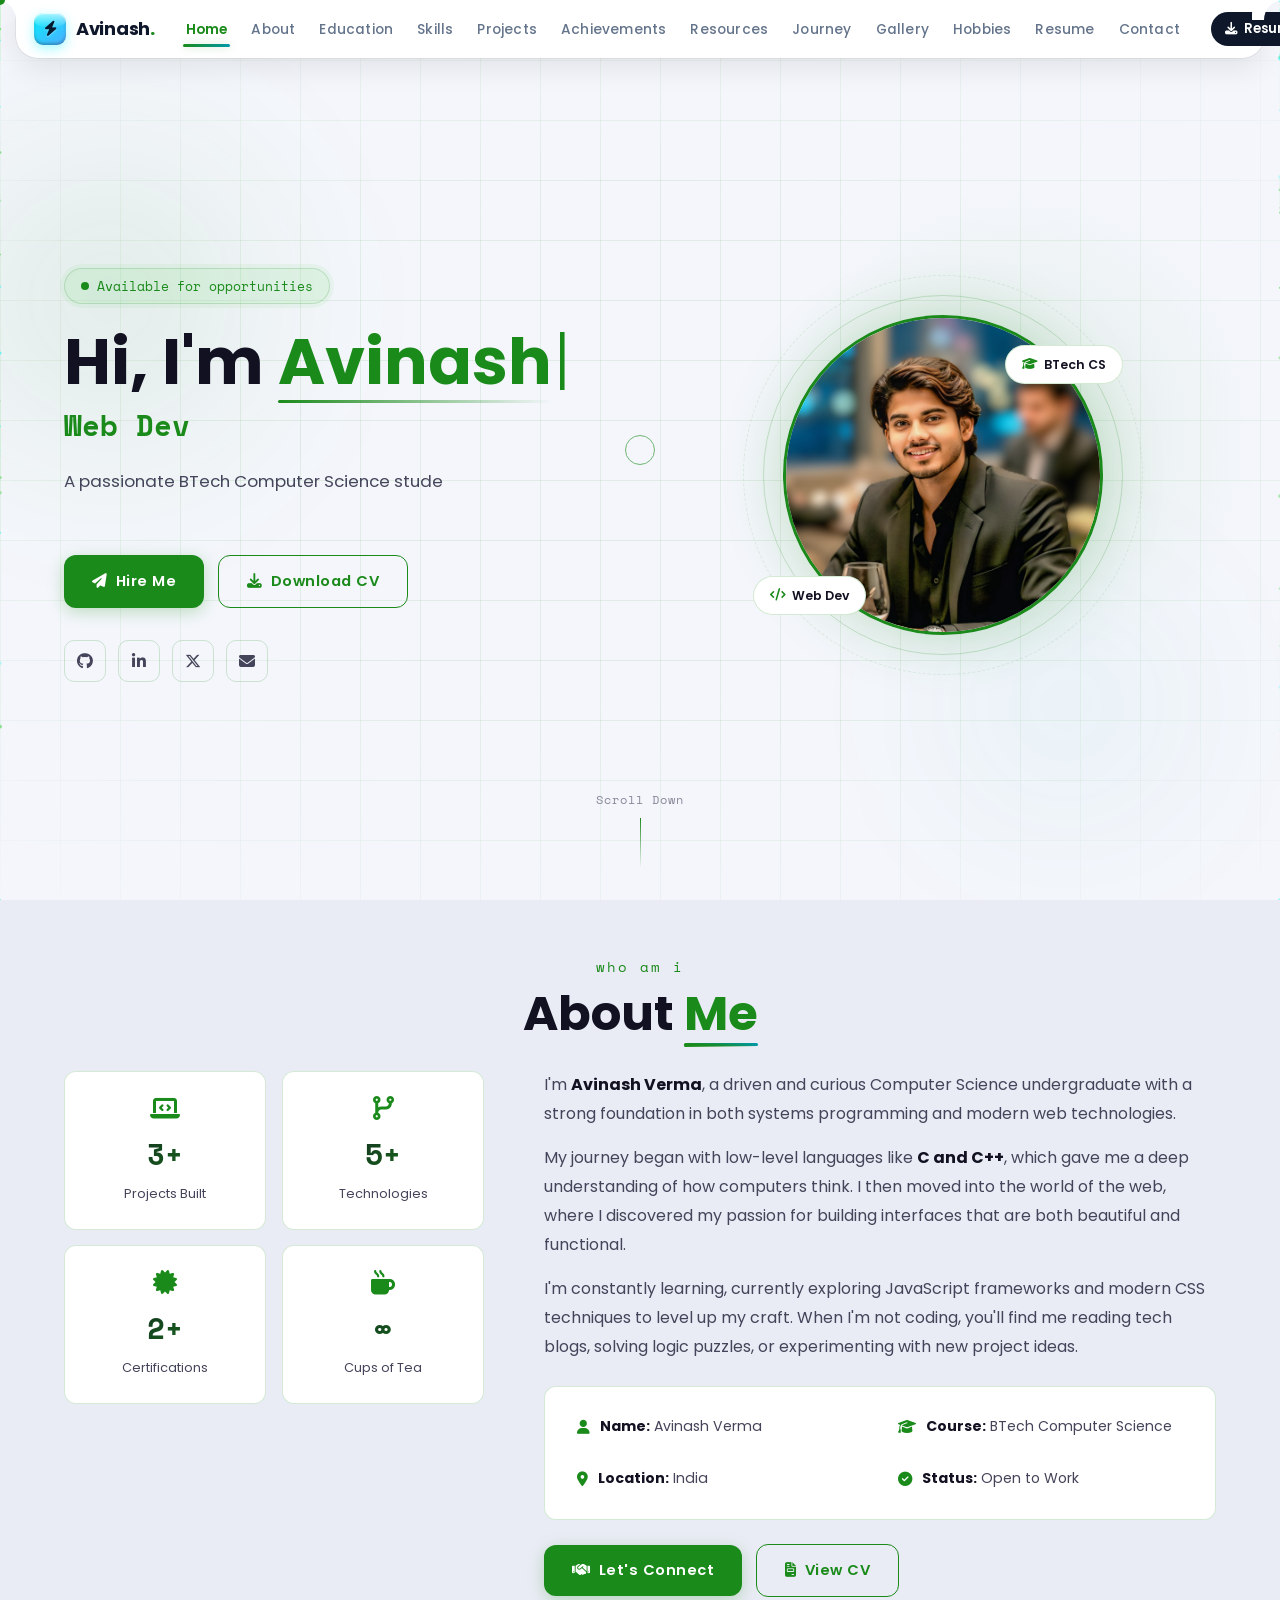
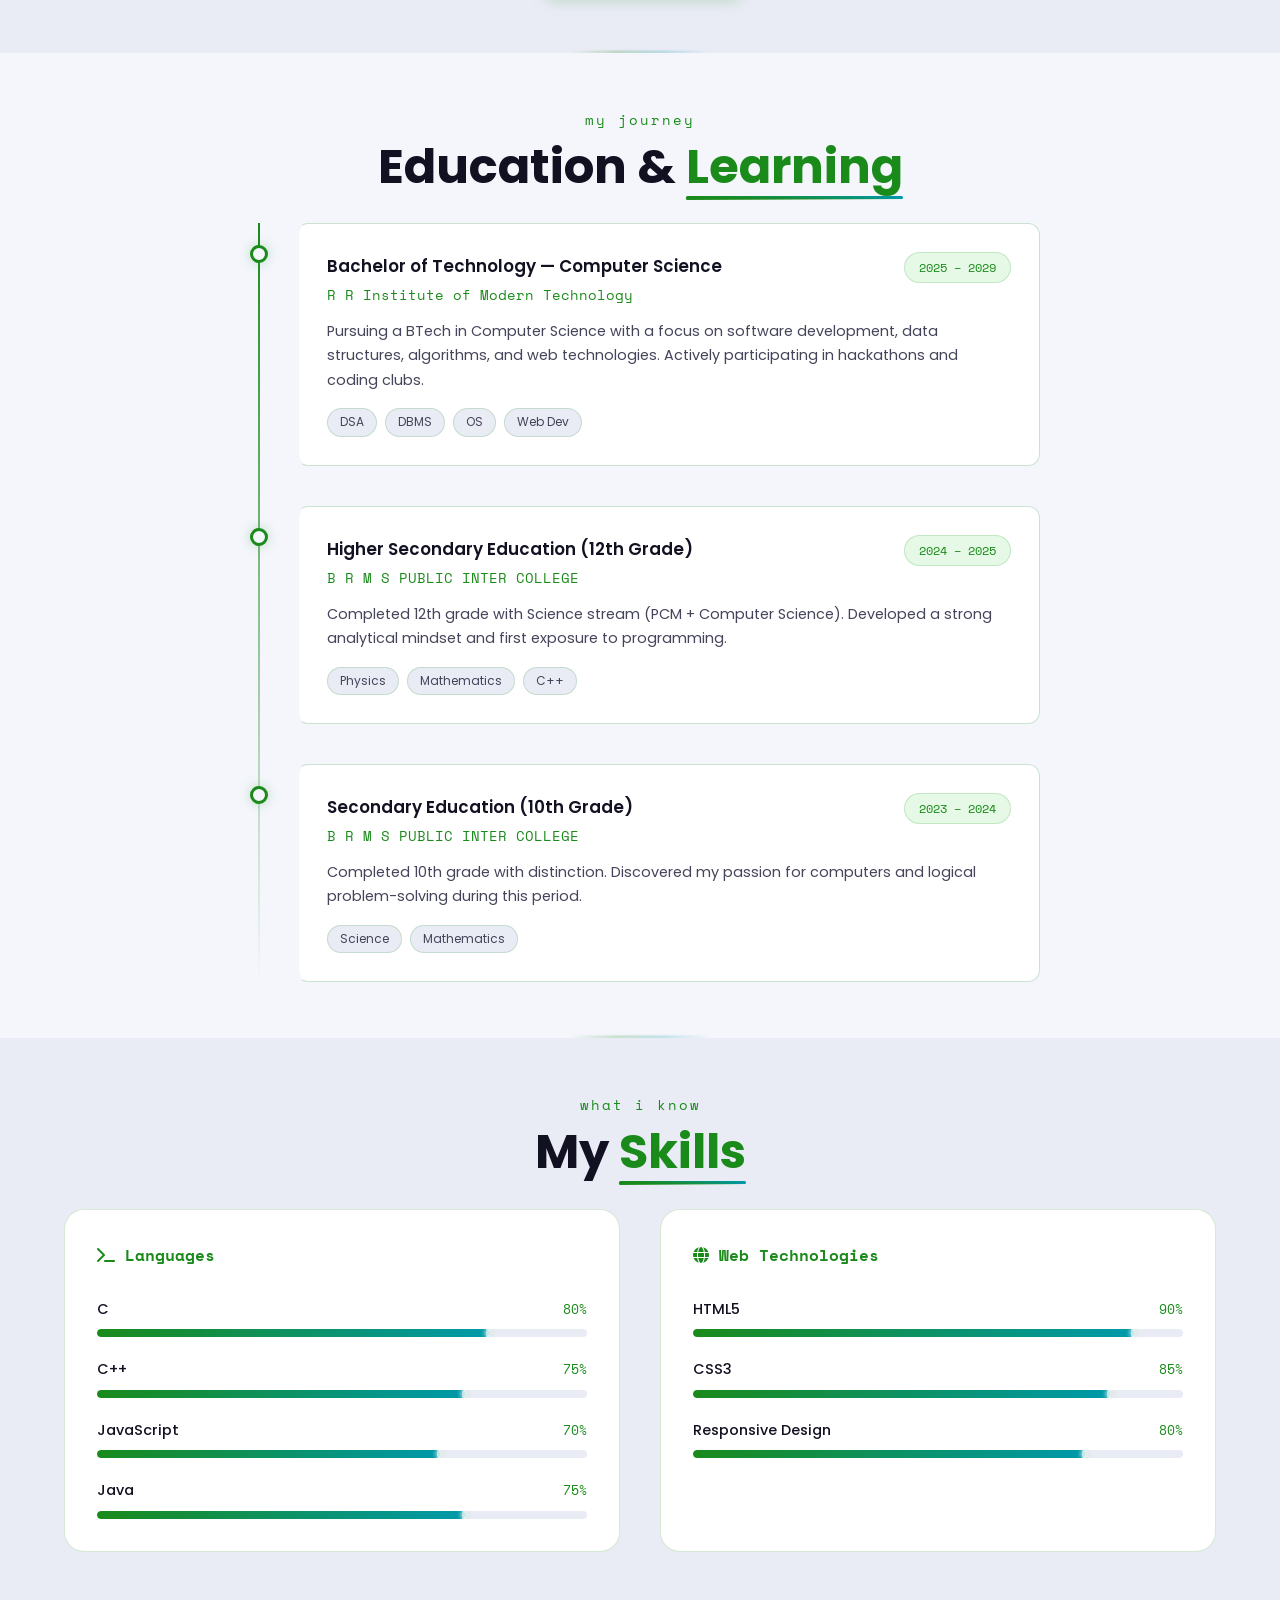
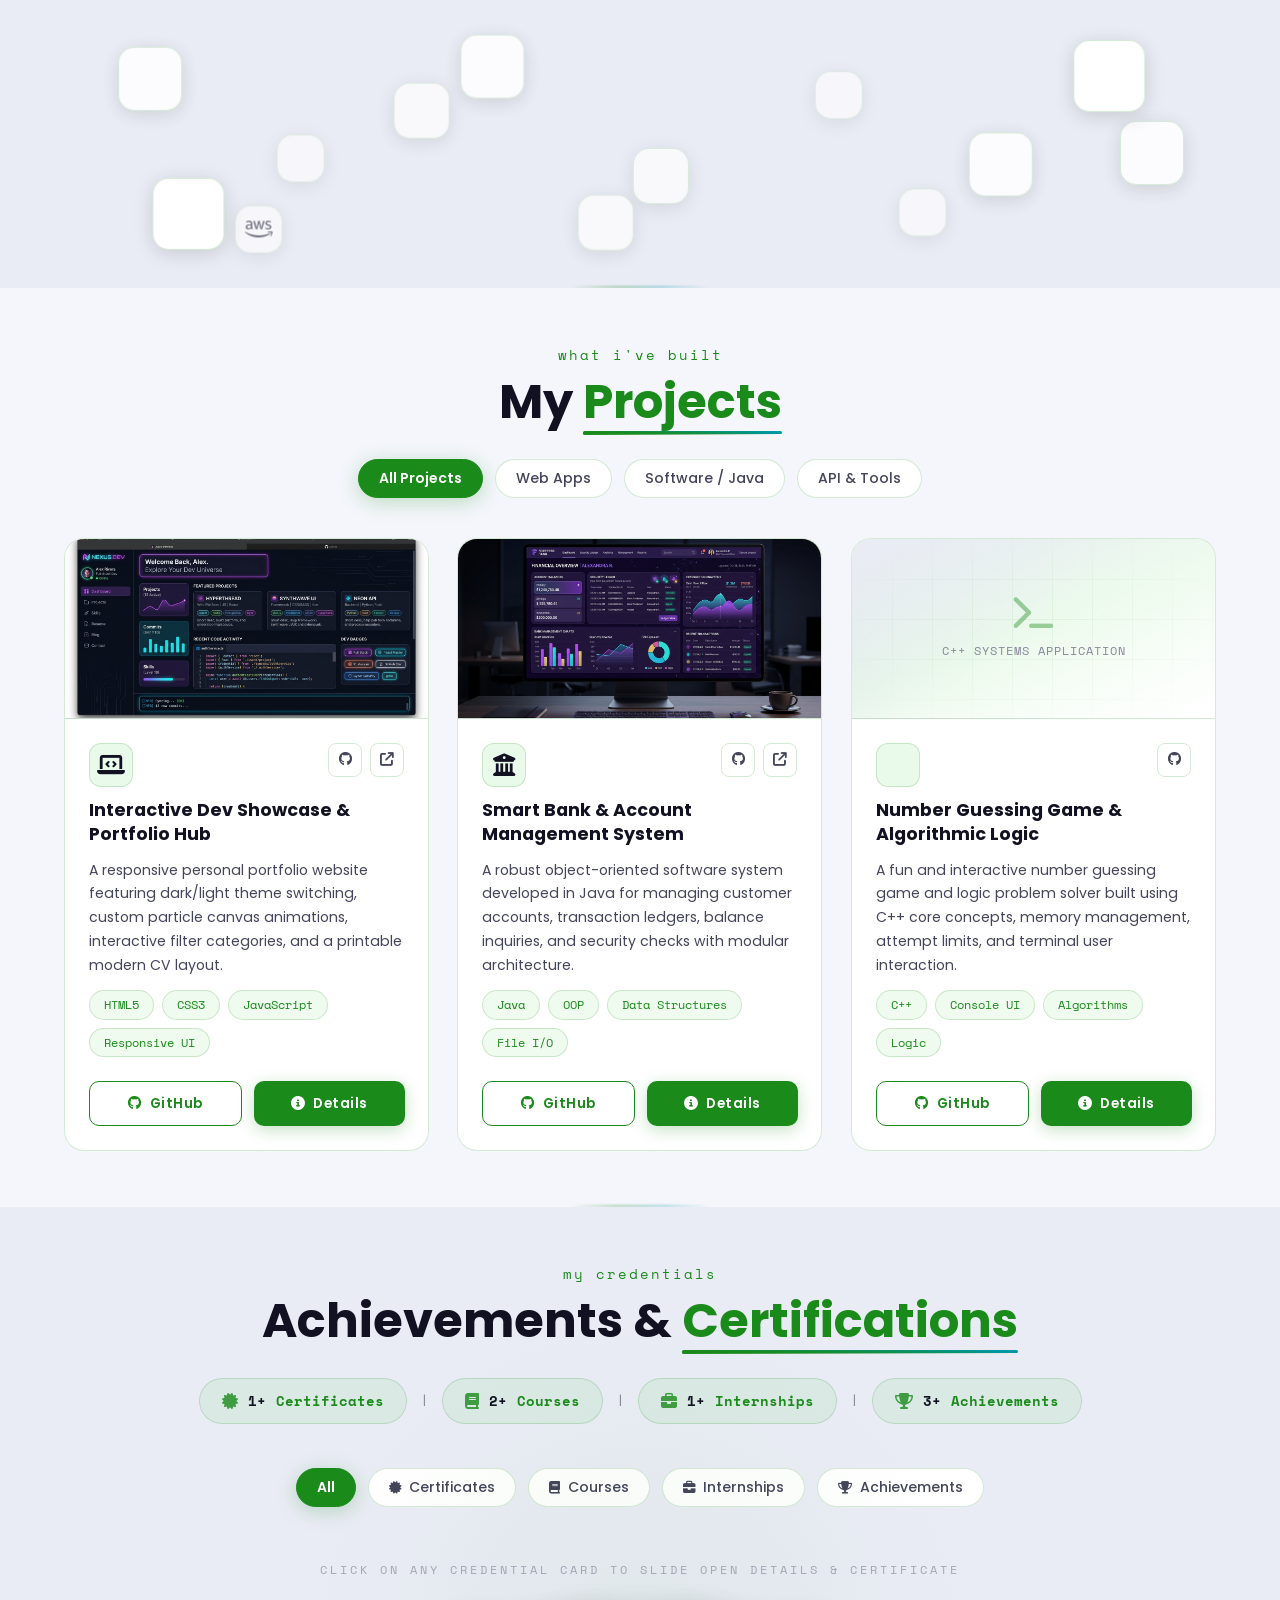
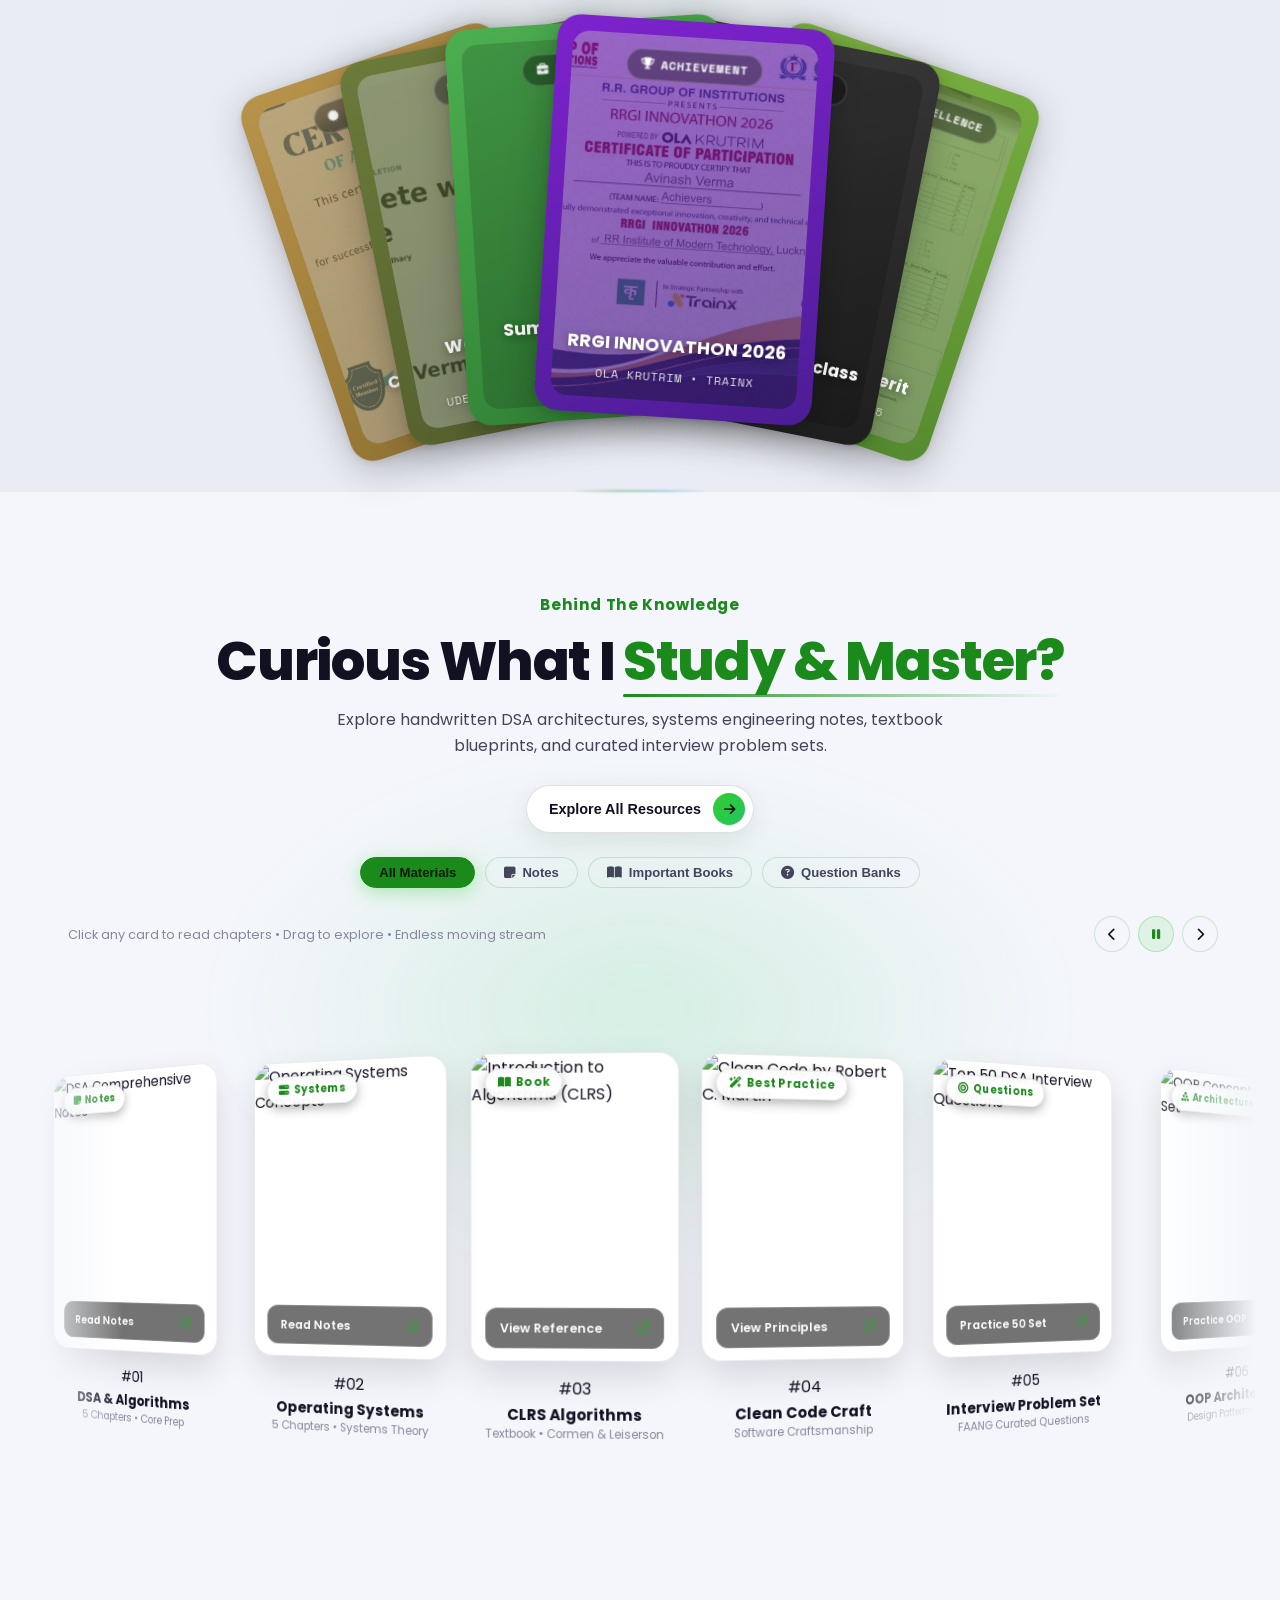
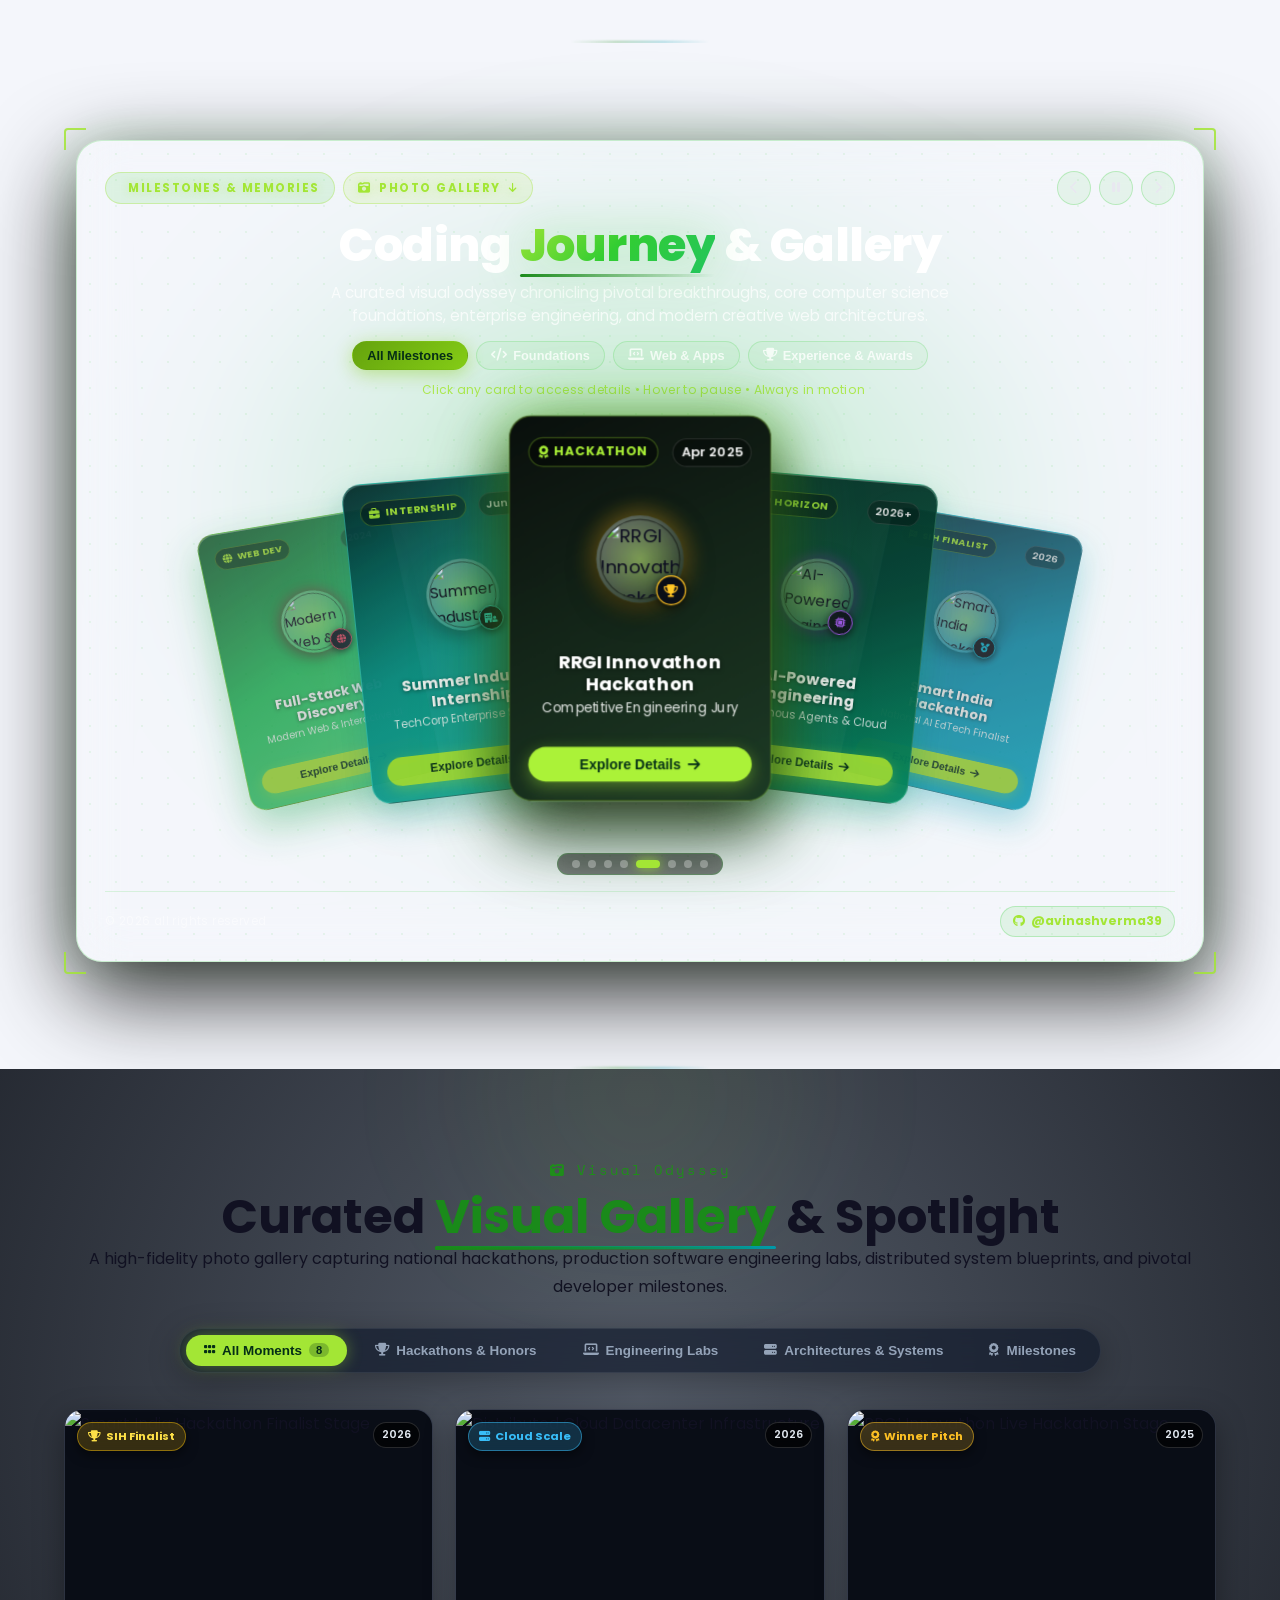
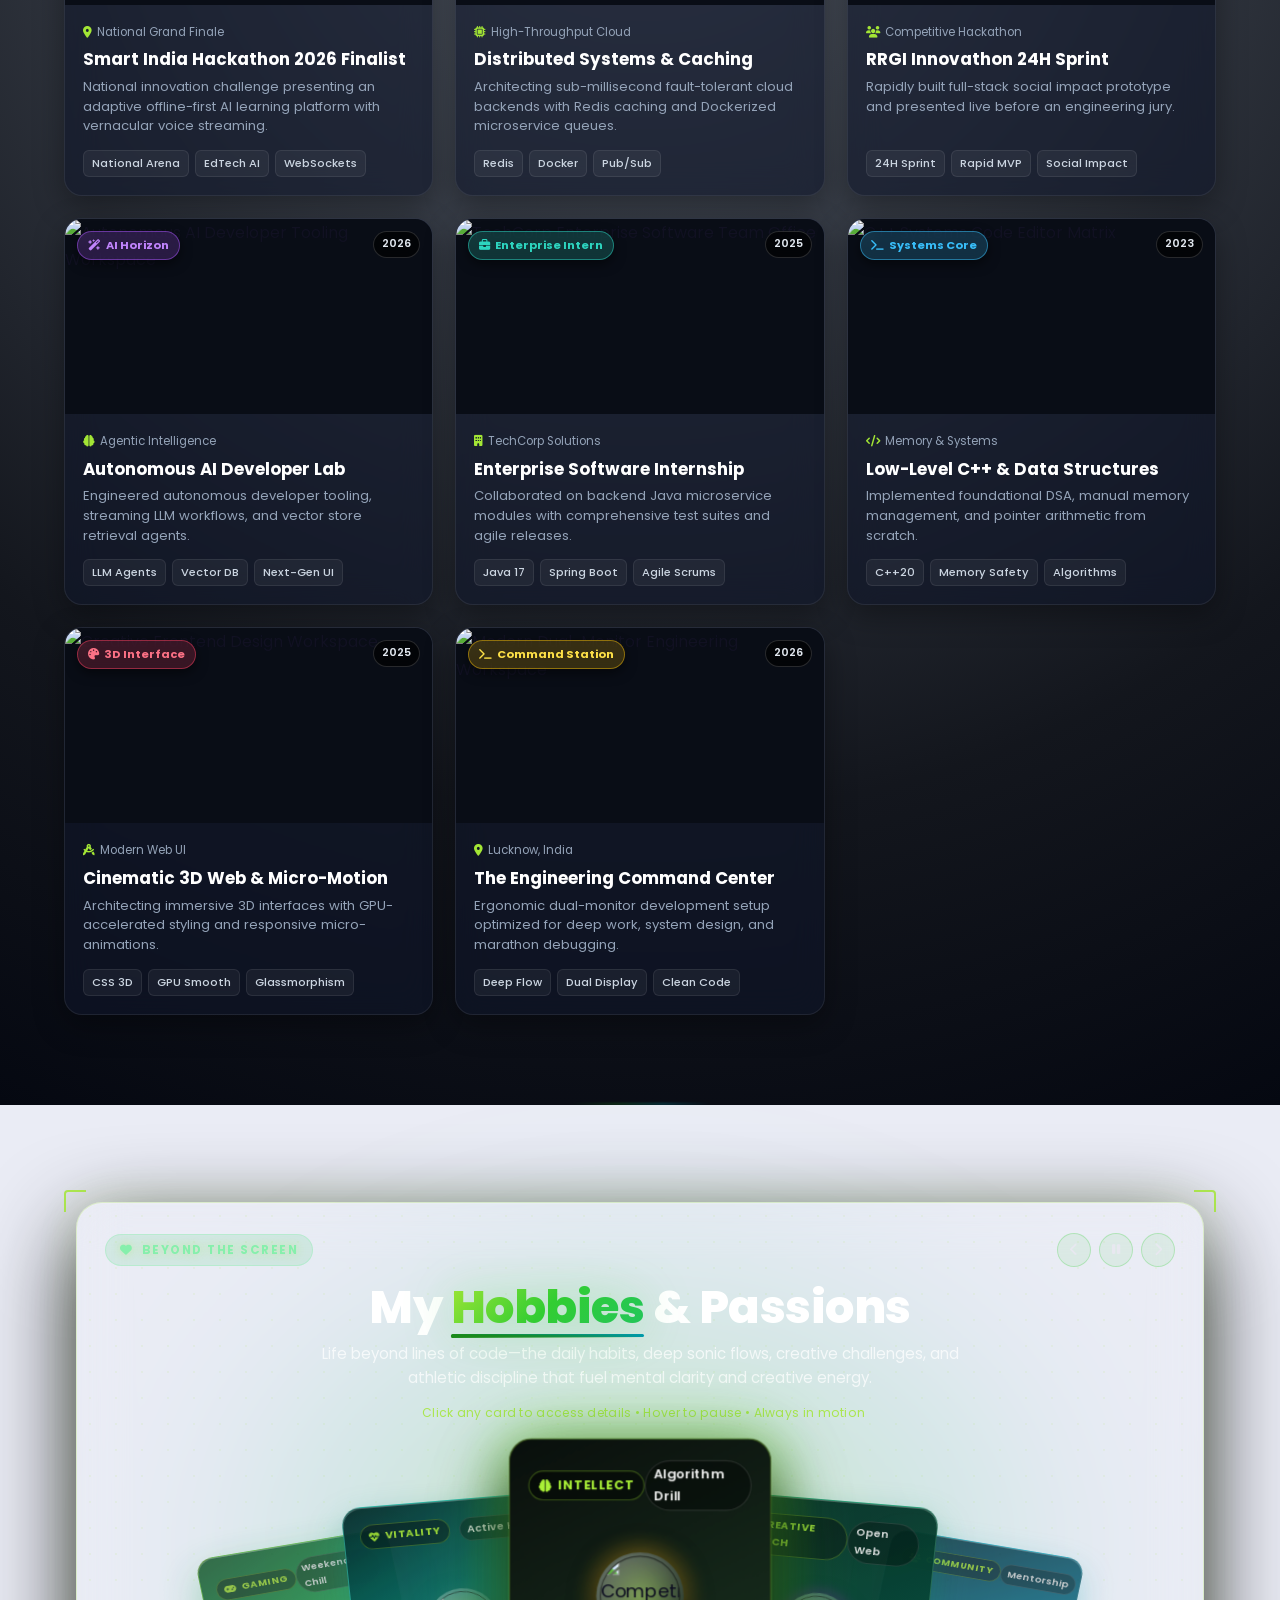
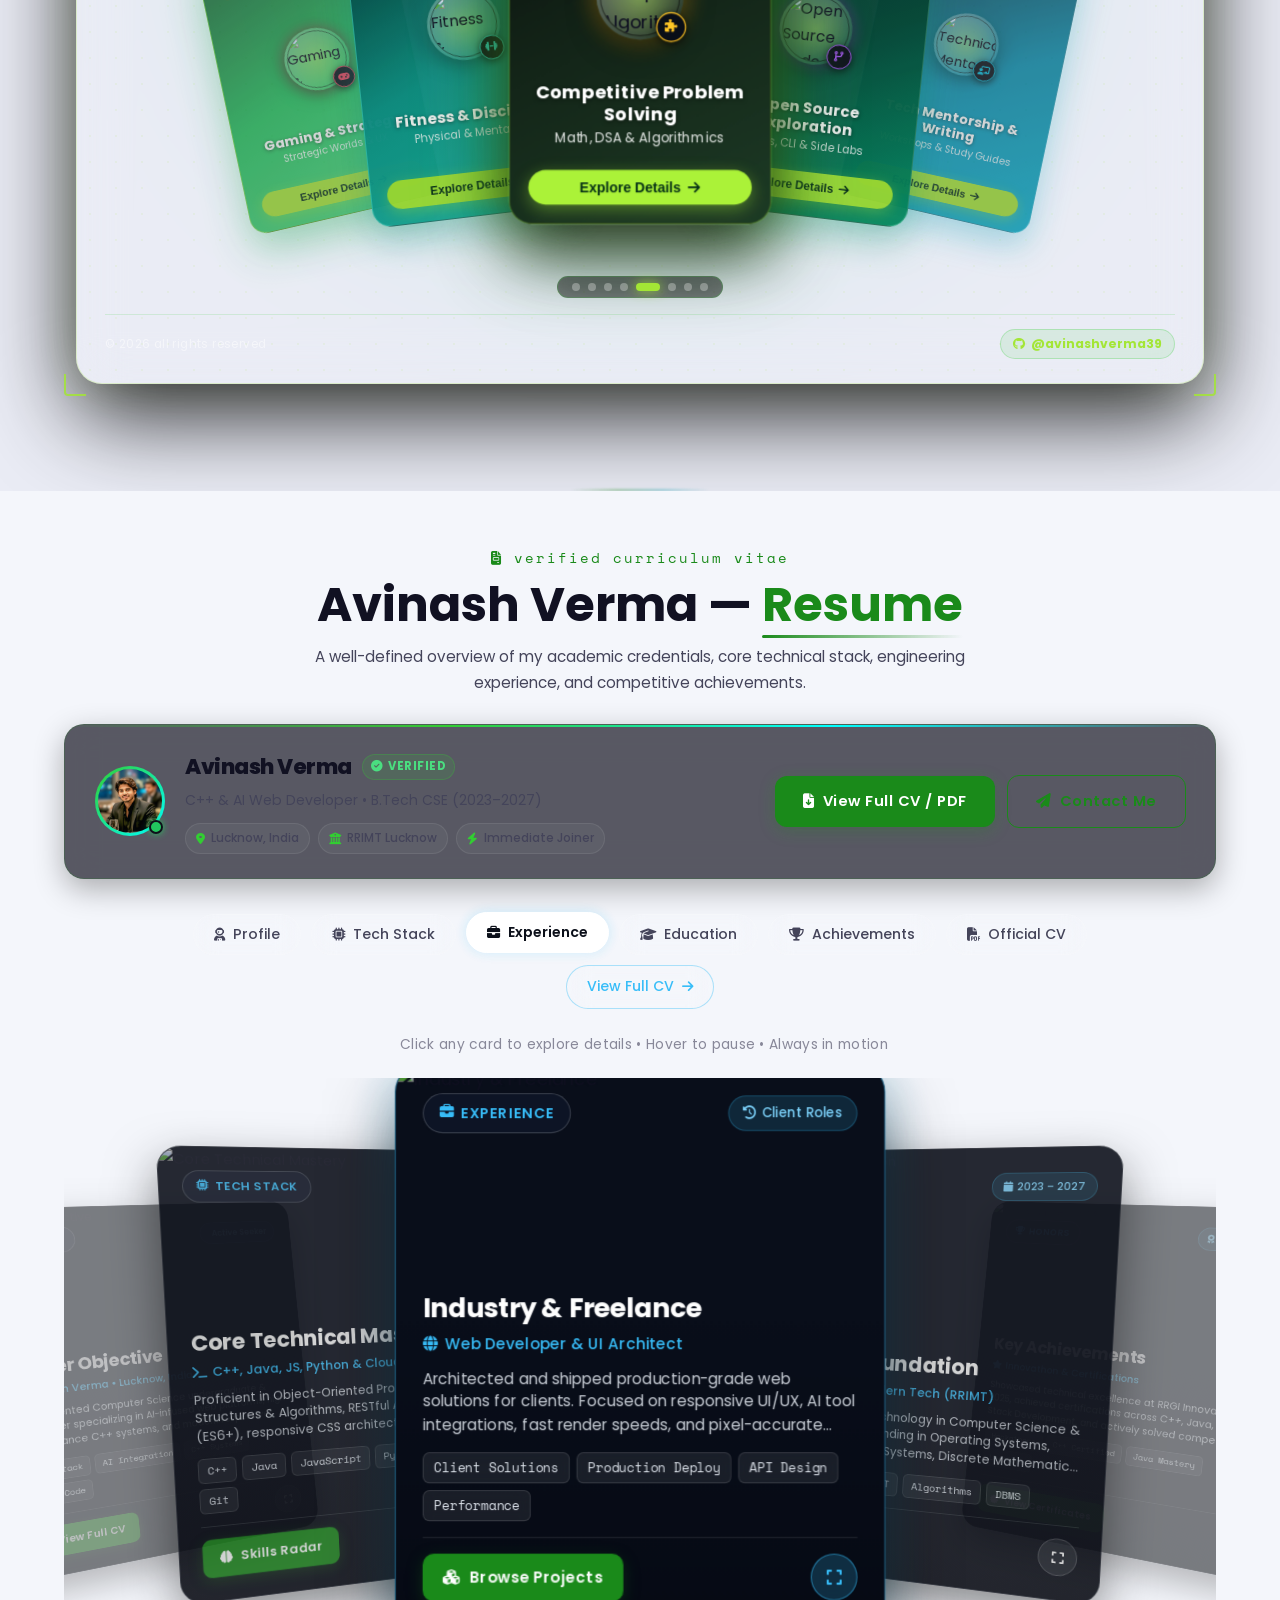
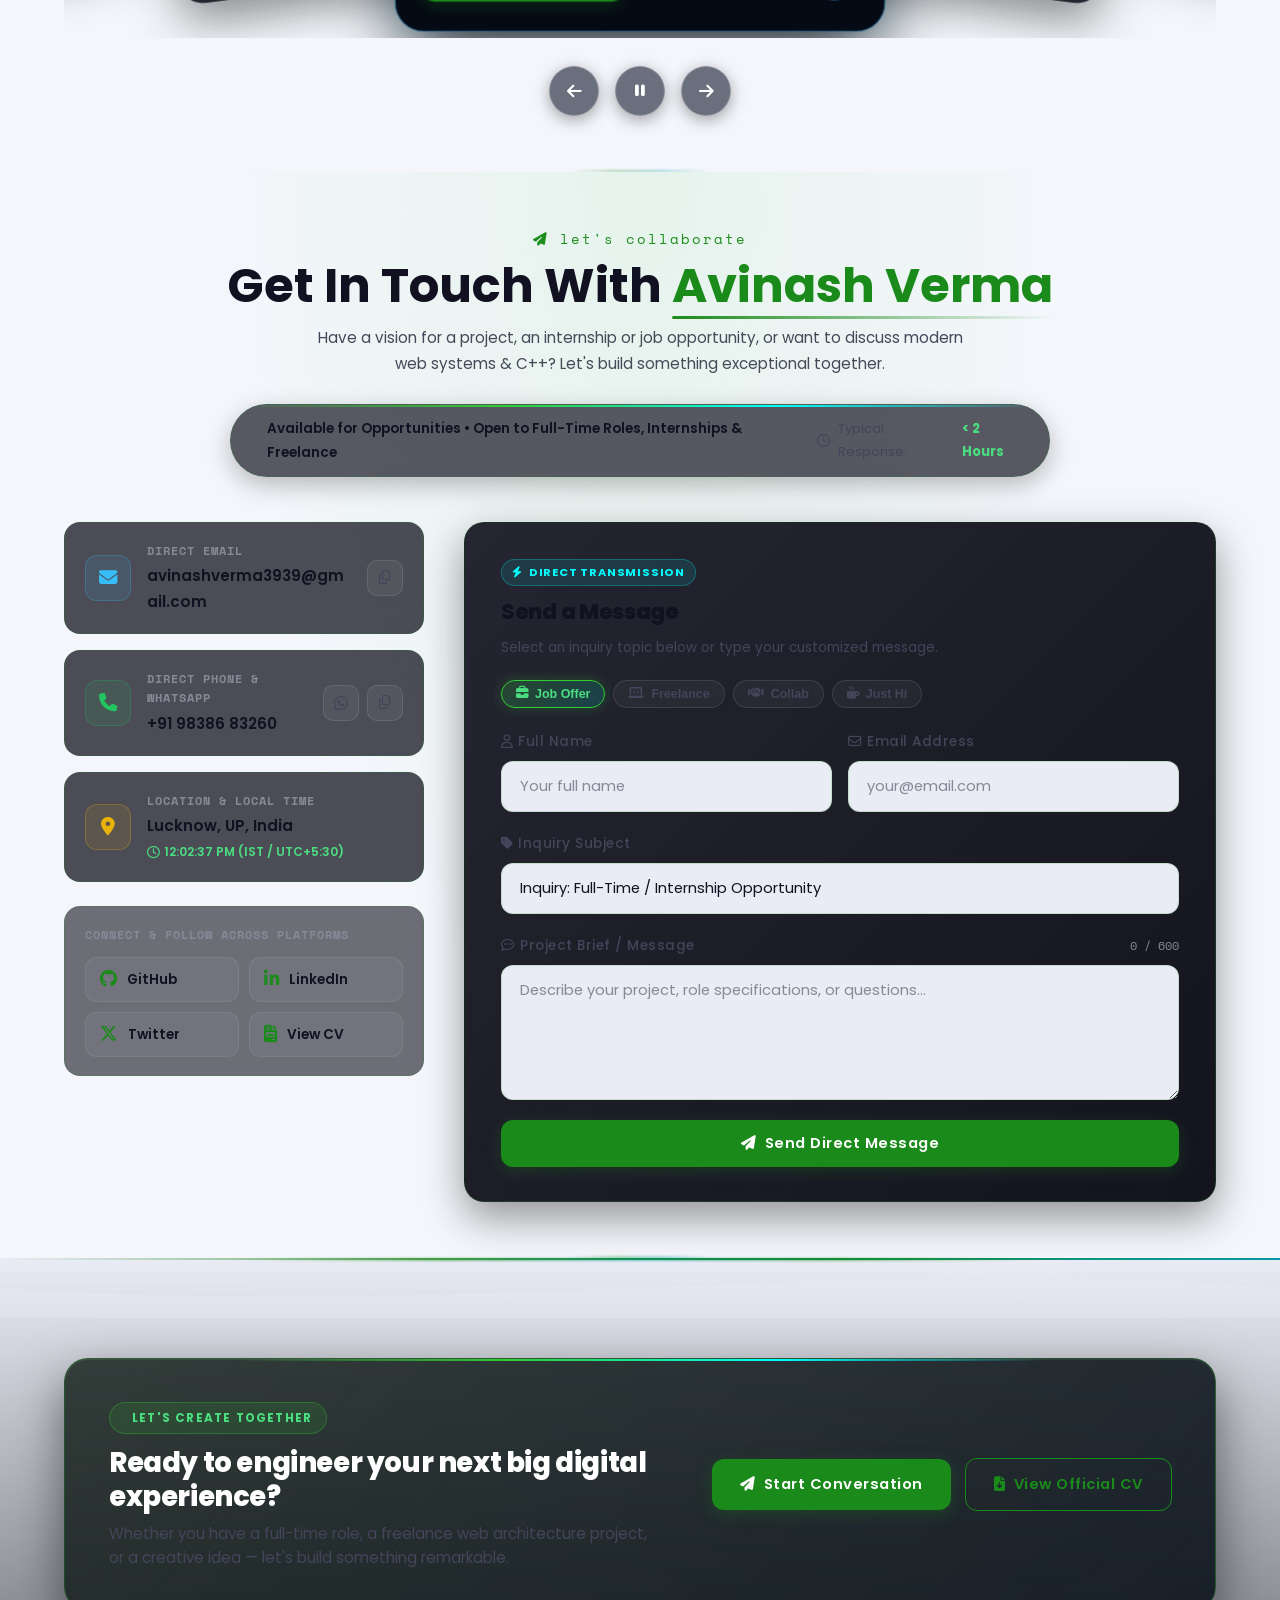
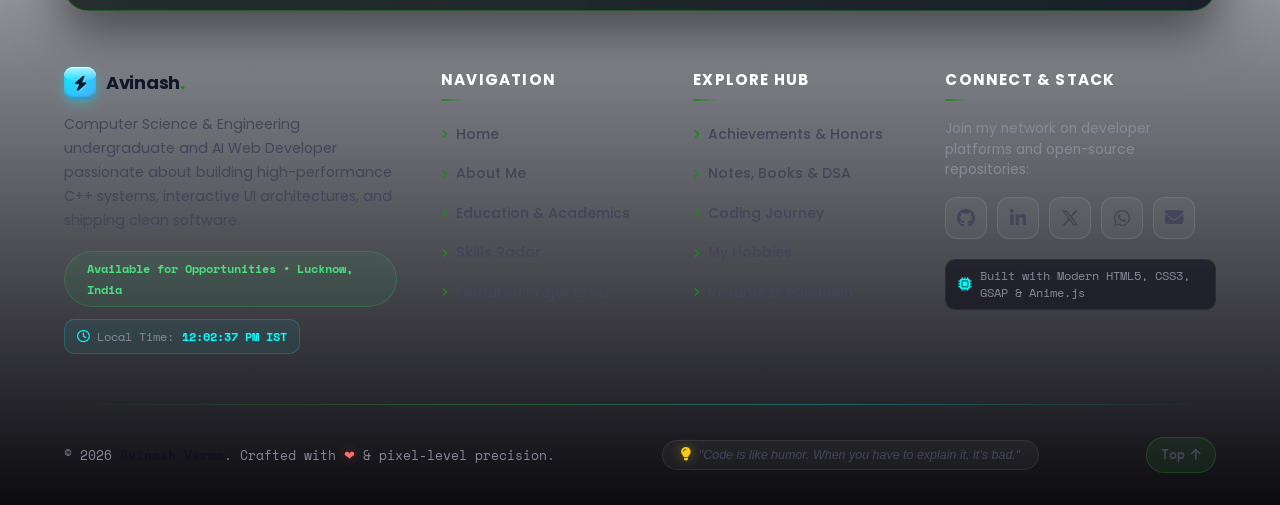
==== commit 8ceffb5e: "commit" ====
--- a/index.html
+++ b/index.html
@@ -5,6 +5,13 @@
     <meta charset="UTF-8" />
     <meta name="viewport" content="width=device-width, initial-scale=1.0" />
     <meta http-equiv="X-UA-Compatible" content="IE=edge" />
+
+    
+    <!-- Advanced Security, Privacy & Anti-Clickjacking Protections -->
+    <meta http-equiv="X-Content-Type-Options" content="nosniff" />
+    <meta http-equiv="X-Frame-Options" content="DENY" />
+    <meta name="referrer" content="strict-origin-when-cross-origin" />
+    <meta http-equiv="Permissions-Policy" content="camera=(), microphone=(), geolocation=(), payment=(), usb=()" />
 
     <!-- Google Site Verification -->
     <meta name="google-site-verification" content="4Vx54PuBOkNm-0kbxhzePpKPRsuL5xhYm9npDefRohE" />
@@ -95,8 +102,7 @@
           "description": "Computer Science undergraduate and AI Web Developer specializing in high-performance C++ systems, interactive UI architectures, and modern web applications.",
           "image": "https://r4s69m7b.insforge.site/IMG_20250921_0254421.jpg",
           "url": "https://r4s69m7b.insforge.site/",
-          "email": "mailto:avinashverma3939@gmail.com",
-          "telephone": "+919838683260",
+          "contactPoint": { "@type": "ContactPoint", "contactType": "Portfolio Inquiries", "url": "https://r4s69m7b.insforge.site/#contact" },
           "address": {
             "@type": "PostalAddress",
             "addressLocality": "Lucknow",
@@ -289,7 +295,7 @@
                         aria-label="Twitter">
                         <i class="fa-brands fa-x-twitter"></i>
                     </a>
-                    <a href="mailto:avinashverma3939@gmail.com" class="social-icon" aria-label="Email">
+                    <a href="#" class="social-icon protected-email" aria-label="Email" title="Direct Email">
                         <i class="fa-solid fa-envelope"></i>
                     </a>
                 </div>
@@ -2963,10 +2969,9 @@
                             </div>
                             <div class="contact-card-body">
                                 <span class="contact-card-label">Direct Email</span>
-                                <a href="mailto:avinashverma3939@gmail.com"
-                                    class="contact-card-val">avinashverma3939@gmail.com</a>
-                            </div>
-                            <button type="button" class="contact-copy-btn" data-copy="avinashverma3939@gmail.com"
+                                <a href="#" class="contact-card-val protected-email">avinashverma3939@gmail.com</a>
+                            </div>
+                            <button type="button" class="contact-copy-btn protected-email" data-copy=""
                                 title="Copy Email">
                                 <i class="fa-regular fa-copy"></i>
                             </button>
@@ -2980,14 +2985,14 @@
                             </div>
                             <div class="contact-card-body">
                                 <span class="contact-card-label">Direct Phone &amp; WhatsApp</span>
-                                <a href="tel:+919838683260" class="contact-card-val">+91 98386 83260</a>
+                                <a href="#" class="contact-card-val protected-phone">+91 98386 83260</a>
                             </div>
                             <div class="contact-card-actions-mini">
-                                <a href="https://wa.me/919838683260" target="_blank" rel="noopener noreferrer"
-                                    class="contact-mini-action" title="Open WhatsApp Chat">
+                                <a href="#" target="_blank" rel="noopener noreferrer"
+                                    class="contact-mini-action protected-phone-wa" title="Open WhatsApp Chat">
                                     <i class="fa-brands fa-whatsapp"></i>
                                 </a>
-                                <button type="button" class="contact-copy-btn" data-copy="+919838683260"
+                                <button type="button" class="contact-copy-btn protected-phone" data-copy=""
                                     title="Copy Phone Number">
                                     <i class="fa-regular fa-copy"></i>
                                 </button>
@@ -3064,6 +3069,12 @@
                     </div>
 
                     <form class="contact-form" id="contactForm" novalidate>
+                        <!-- Anti-Bot Honeypot Security Field (Hidden from human users, traps automated bots) -->
+                        <div style="opacity:0;position:absolute;top:0;left:0;height:0;width:0;z-index:-1;overflow:hidden;" aria-hidden="true">
+                            <label for="gotchaTrap">Security Verification</label>
+                            <input type="text" id="gotchaTrap" name="_gotcha_trap" tabindex="-1" autocomplete="off" />
+                        </div>
+
                         <div class="form-row-2">
                             <div class="form-group">
                                 <label for="name"><i class="fa-regular fa-user"></i> Full Name</label>
@@ -3228,7 +3239,7 @@
                             class="footer-bubble" aria-label="WhatsApp Direct" title="WhatsApp">
                             <i class="fa-brands fa-whatsapp"></i>
                         </a>
-                        <a href="mailto:avinashverma3939@gmail.com" class="footer-bubble" aria-label="Email"
+                        <a href="#" class="footer-bubble protected-email" aria-label="Email"
                             title="Direct Email">
                             <i class="fa-solid fa-envelope"></i>
                         </a>
